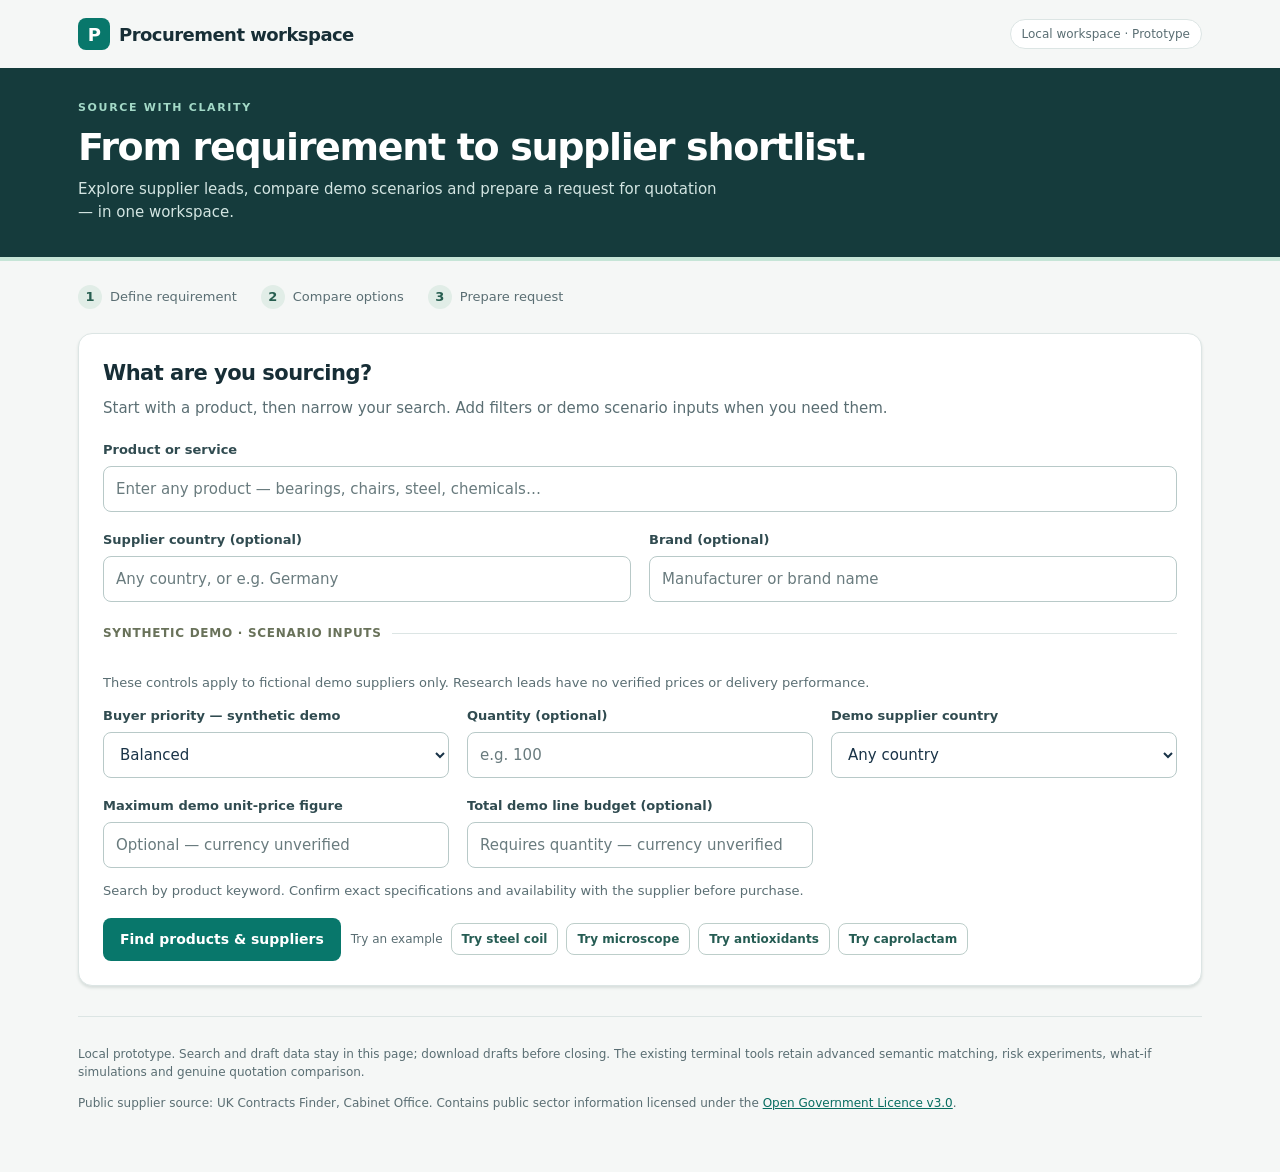
==== ml/procurement_platform.html @ 332ed300 "Polish procurement workspace and What-If comparison layout" ====
<!doctype html><html lang="en"><head><meta charset="utf-8"><meta name="viewport" content="width=device-width,initial-scale=1"><title>Procurement workspace</title>
<style>
*{box-sizing:border-box}body{margin:0;background:#f2f5f8;color:#193347;font:16px system-ui,sans-serif}header{background:#123447;color:white;padding:30px max(5vw,22px)}h1{font-size:clamp(28px,4vw,42px);margin:8px 0}h2{font-size:23px}h3{font-size:18px;margin:10px 0}p{line-height:1.55}.eyebrow{color:#86dac8;font-size:12px;letter-spacing:.15em;font-weight:700}main{max-width:1180px;margin:auto;padding:24px}.panel,article{background:white;border:1px solid #d7e1e8;border-radius:12px;padding:22px;margin-bottom:16px}.grid{display:grid;grid-template-columns:repeat(3,minmax(0,1fr));gap:16px}.wide{grid-column:1/-1}label{display:block;font-size:14px;font-weight:650;margin-bottom:6px}input,select,textarea,button{font:inherit;border-radius:7px;padding:11px;border:1px solid #abbcc8}input,select,textarea{width:100%;background:white;color:#193347}button{background:#086d68;color:white;border:0;cursor:pointer}button.secondary{background:#edf4f6;color:#155064;border:1px solid #b9ced6}.actions{display:flex;flex-wrap:wrap;gap:10px;margin-top:16px}.muted{color:#536a7b;font-size:14px}.badge{display:inline-block;font-size:12px;font-weight:700;padding:5px 8px;border-radius:5px;background:#e2f3ee;color:#22614d}.demo{background:#fff0d2;color:#70510e}.catalog{background:#e9e7fb;color:#514791}.note{padding:12px 16px;background:#eaf2f7;border-radius:8px}.result-grid{display:grid;grid-template-columns:repeat(2,minmax(0,1fr));gap:16px}.result-grid article{margin:0;overflow-wrap:anywhere}.metric{font-size:26px;font-weight:750}.empty{color:#536a7b;padding:12px 0}a{color:#006961;overflow-wrap:anywhere}details{margin:12px 0}summary{cursor:pointer;color:#07695f}pre{white-space:pre-wrap;overflow-wrap:anywhere;background:#f0f5f7;padding:16px;border-radius:8px;font:15px/1.6 system-ui}.tabs{display:flex;gap:10px;flex-wrap:wrap;margin:18px 0}.tabs button[aria-pressed=true]{background:#123447;color:white}.error{color:#a32929}section{scroll-margin-top:20px}[hidden]{display:none!important}button:focus-visible,input:focus-visible,select:focus-visible,textarea:focus-visible,a:focus-visible{outline:3px solid #dfac42;outline-offset:2px}@media(max-width:650px){main{padding:16px}.grid,.result-grid{grid-template-columns:1fr}.panel,article{padding:16px}header{padding:24px 18px}}
#leads,[data-tab="leads"],#coverage{display:none!important}

:root{--ink:#172e36;--teal:#08776b;--line:#dce5e4;--muted:#5a6e73}
body{background:#f5f7f6;color:var(--ink);font-size:15px;line-height:1.5}
.skip{position:absolute;left:20px;top:-70px;background:white;padding:12px;z-index:9}.skip:focus{top:12px}
.masthead{flex-wrap:wrap;max-width:1180px;margin:auto;padding:18px 28px;display:flex;align-items:center;justify-content:space-between;gap:16px}
.brand{font-weight:750;font-size:18px;letter-spacing:-.03em}.brand-mark{display:inline-grid;place-items:center;background:var(--teal);color:white;border-radius:8px;width:32px;height:32px;margin-right:9px}
.local-status{font-size:12px;color:var(--muted);border:1px solid var(--line);border-radius:20px;padding:5px 11px;background:white}
header{background:#153b3c;padding:32px max(calc((100vw - 1124px)/2),28px);border-bottom:4px solid #c6e5d7}
header p{max-width:640px;color:#d3e5e2;margin:8px 0 0}h1{font-size:clamp(28px,4vw,38px);letter-spacing:-.035em;line-height:1.2}h2{font-size:21px;letter-spacing:-.025em;margin:0 0 12px}h3{letter-spacing:-.02em}.eyebrow{color:#a3d9c7;font-size:11px}
main{padding:24px 28px 48px}.workflow{display:flex;gap:24px;padding:0;margin:0 0 24px;list-style:none;color:var(--muted);font-size:13px}.workflow li{display:flex;align-items:center;gap:8px}.workflow span{display:grid;place-items:center;width:24px;height:24px;border-radius:50%;background:#e1ede7;color:#275e50;font-weight:700}
.panel,article{border-color:var(--line);border-radius:14px;padding:24px;box-shadow:0 2px 3px #173a3021;margin-bottom:22px}.panel-intro{color:var(--muted);margin:-4px 0 20px}.grid{gap:18px}#search-form>.grid{grid-template-columns:repeat(2,minmax(0,1fr))}label{font-size:13px;color:#304b50}input,select,textarea{border-color:#b8c9c8;border-radius:8px;padding:11px 12px;min-height:46px}input::placeholder,textarea::placeholder{color:#697b7e}input:hover,select:hover,textarea:hover{border-color:#658d86}button{font-size:14px;font-weight:650;background:var(--teal);min-height:42px;padding:11px 17px;border-radius:8px}button:hover{filter:brightness(.94)}button:disabled{opacity:.45;cursor:not-allowed}button.secondary{background:white;border-color:#bdceca;color:#255c53}a{color:#086d61}
.demo-settings{margin:22px 0 0;border:0;border-top:1px solid var(--line);padding:18px 0 0}.demo-settings legend{font-size:12px;font-weight:750;letter-spacing:.06em;color:#69725a;padding:0 10px 0 0}.demo-settings .grid{grid-template-columns:repeat(3,minmax(0,1fr))}
.note{background:#edf4f1;border:1px solid #d9e8df;color:#355b50;font-size:13px;padding:12px 15px}.muted{color:var(--muted);font-size:13px}.actions{align-items:center}.examples{display:flex;flex-wrap:wrap;gap:8px;align-items:center}.examples button{min-height:32px;padding:6px 10px;font-size:12px}.examples>span{font-size:12px;color:var(--muted)}
#results>h2{margin-top:30px}#summary{color:var(--muted);margin-top:0}.tabs{border-bottom:1px solid var(--line);gap:4px;padding-bottom:10px}.tabs button{border:0;background:transparent;color:var(--muted)}.tabs button[aria-pressed=true]{background:#e0eee7;color:#175e4e}#demo>.note{background:#fff9eb;border-color:#eee0bb;color:#705a28}
.what-if{padding:18px 20px;border:1px solid #cbded6;border-radius:12px;background:#edf5f1;margin:20px 0}.what-if h3{margin:0}.what-if p{font-size:13px;color:#45615a;margin-bottom:0}.what-if .actions{margin-top:12px}.what-if a{font-size:13px;margin-left:auto}#weight-summary{font-variant-numeric:tabular-nums}
#comparison{overflow-x:auto;border-radius:10px;margin:16px 0 22px}#comparison:empty{display:none}#comparison>p{font-size:12px;padding:14px;background:#eff4f2;margin:0;border:1px solid var(--line)}table{border-collapse:collapse;background:white;font-size:13px;min-width:620px}th,td{text-align:left;padding:12px 14px;border-bottom:1px solid var(--line);font-variant-numeric:tabular-nums}th{background:#e6efeb;color:#35564b;font-size:12px}td:first-child{font-weight:650}tr:nth-child(even){background:#f8faf9}
.metric{font-size:25px;letter-spacing:-.035em;color:#176451;margin:12px 0}.badge{font-size:10px;letter-spacing:.07em;border-radius:4px}.result-grid{gap:18px}.result-grid article{box-shadow:none}.result-grid article>p{margin:10px 0}.result-grid article>p.muted{padding-top:10px;border-top:1px solid #edf1ee}.empty{padding:24px;border:1px dashed #bdceca;border-radius:10px;background:#f9fbfa;grid-column:1/-1}
#web-links a{border:1px solid #c7d8d2;padding:8px 12px;background:#f6faf7;border-radius:7px;text-decoration:none;font-size:13px}#web-discovery{margin-top:22px}footer{border-top:1px solid var(--line);margin-top:30px;padding-top:16px}footer p{font-size:12px}
@media(max-width:650px){.masthead{padding:14px 18px}.local-status{font-size:10px}header{padding:26px 18px}main{padding:20px 16px}.workflow{gap:12px;font-size:11px}.workflow li{gap:5px}.workflow span{width:20px;height:20px}.panel,article{padding:18px}#search-form>.grid,.demo-settings .grid{grid-template-columns:1fr}.what-if{padding:16px}.what-if .actions{align-items:stretch}.what-if button{width:100%}.what-if a{margin:4px 0}.metric{font-size:23px}.actions>.examples{width:100%}}
@media(prefers-reduced-motion:reduce){html{scroll-behavior:auto}*{scroll-behavior:auto!important}}
</style></head><body>
<a class="skip" href="#product">Skip to requirement</a><div class="masthead"><div class="brand"><span class="brand-mark" aria-hidden="true">P</span>Procurement workspace</div><span class="local-status">Local workspace · Prototype</span></div><header><div class="eyebrow">SOURCE WITH CLARITY</div><h1>From requirement to supplier shortlist.</h1><p>Explore supplier leads, compare demo scenarios and prepare a request for quotation — in one workspace.</p></header>
<main><ol class="workflow" aria-label="Procurement workflow"><li><span>1</span>Define requirement</li><li><span>2</span>Compare options</li><li><span>3</span>Prepare request</li></ol><section class="panel"><h2>What are you sourcing?</h2><p class="panel-intro">Start with a product, then narrow your search. Add filters or demo scenario inputs when you need them.</p><form id="search-form"><div class="grid">
<div class="wide"><label for="product">Product or service</label><input id="product" list="products" required maxlength="200" placeholder="Enter any product — bearings, chairs, steel, chemicals…"><datalist id="products"></datalist></div>
<div><label for="search-country">Supplier country (optional)</label><input id="search-country" maxlength="100" placeholder="Any country, or e.g. Germany"></div><div><label for="search-brand">Brand (optional)</label><input id="search-brand" maxlength="100" placeholder="Manufacturer or brand name"></div></div><fieldset class="demo-settings"><legend>SYNTHETIC DEMO · SCENARIO INPUTS</legend><p class="muted">These controls apply to fictional demo suppliers only. Research leads have no verified prices or delivery performance.</p><div class="grid"><div><label for="priority">Buyer priority — synthetic demo</label><select id="priority"><option value="balanced">Balanced</option><option value="delivery">Delivery</option><option value="quality">Quality</option><option value="price">Price</option><option value="experience">Experience</option></select></div><div><label for="quantity">Quantity (optional)</label><input id="quantity" type="number" min="0.000001" step="any" placeholder="e.g. 100"></div>
<div><label for="country">Demo supplier country</label><select id="country"><option value="">Any country</option></select></div>
<div><label for="budget">Maximum demo unit-price figure</label><input id="budget" type="number" min="0.000001" step="any" placeholder="Optional — currency unverified"></div><div><label for="total-budget">Total demo line budget (optional)</label><input id="total-budget" type="number" min="0.000001" step="any" placeholder="Requires quantity — currency unverified"></div></div>
</fieldset><p class="muted">Search by product keyword. Confirm exact specifications and availability with the supplier before purchase.</p>
<div class="actions"><button type="submit">Find products &amp; suppliers</button><div class="examples"><span>Try an example</span><button type="button" class="secondary" data-example="Steel Coil (per ton)">Try steel coil</button><button type="button" class="secondary" data-example="microscope">Try microscope</button><button type="button" class="secondary" data-example="antioxidants">Try antioxidants</button><button type="button" class="secondary" data-example="caprolactam">Try caprolactam</button></div></div></form></section>
<section id="results" hidden><h2>Your sourcing results</h2><p id="summary" role="status" aria-live="polite"></p><div class="tabs"><button type="button" class="secondary" data-tab="leads" aria-pressed="true">Real supplier leads</button><button type="button" class="secondary" data-tab="demo" aria-pressed="false">Demo recommendations</button><button type="button" class="secondary" data-tab="catalog" aria-pressed="false">Public products</button></div>
<div id="leads"><p class="note">Historical public-award leads, not current quotations. A company on a multi-item award may not have supplied every product described. Search order is not a supplier-quality ranking.</p><p id="coverage" class="muted"></p><div id="lead-cards" class="result-grid"></div><button id="more" type="button" class="secondary" hidden>Show more leads</button></div>
<div id="demo" hidden><p class="note">Fictional suppliers, prices and performance. Choose your buyer priority above. Delivery uses historical on-time performance, not a delivery-date promise. This screen uses the original matcher's weighted score, not ML risk or semantic matching.</p><p id="weight-summary" class="muted"></p><div class="what-if"><h3>What-If comparison</h3><p>Save these results as your original. Change one input and search again, or restore the original before a new scenario. Total budget stays fixed when quantity changes.</p><div class="actions"><button type="button" id="save-baseline">Save as original</button><button type="button" class="secondary" id="restore-baseline" disabled>Restore original inputs</button><a href="#search-form">Edit scenario inputs ↑</a></div></div><div id="comparison" tabindex="0" role="region" aria-label="Original and What-If supplier comparison"></div><div id="demo-cards" class="result-grid"></div></div>
<div id="catalog" hidden><p class="note">40 CATMAT catalog entries, not supplier offers. Original descriptions are Portuguese; five English drafts need independent review. Dataset-specific reuse terms remain unverified.</p><div id="catalog-cards" class="result-grid"></div></div>
<div class="actions"><button id="start-rfq" type="button">Prepare a quotation request</button></div></section>
<section id="web-discovery" class="panel" hidden><h2>Find more suppliers worldwide</h2><p>Search beyond our saved records. Each link opens a new search in your browser for the product, country and brand you entered.</p><div id="web-links" class="actions"></div><p class="muted">External results are not yet checked. A search hit does not confirm stock, brand authorization, price or delivery. Your search terms are shared with the search website when you open a link.</p></section><section id="researched" class="panel" hidden><h2>Researched supplier leads</h2><p class="note">Product keyword matches, not supplier-quality rankings. Prices, MOQ, delivery commitments and delivery risk are unavailable. No quotation received.</p><p id="researched-summary" role="status"></p><div id="researched-cards" class="result-grid"></div></section>
<section id="request" class="panel" hidden><h2>Prepare your quotation request</h2><p id="reference" class="muted"></p><form id="rfq-form"><div class="grid">
<div class="wide"><label for="rfq-product">Requested product</label><input id="rfq-product" required></div>
<div class="wide"><label for="specs">Exact specifications — review and edit</label><textarea id="specs" rows="3" required placeholder="Material, dimensions, grade and other required details"></textarea></div>
<div><label for="rfq-quantity">Required quantity</label><input id="rfq-quantity" type="number" min="0.000001" step="any" required></div><div><label for="unit">Purchasing unit</label><input id="unit" required placeholder="each, kg, or defined pack"></div><div><label for="currency">Quotation currency</label><input id="currency" required pattern="[A-Z]{3}" maxlength="3" placeholder="INR, USD, EUR"></div>
<div><label for="brand">Required brand (optional)</label><input id="brand"></div><div><label for="model">Model / part number (optional)</label><input id="model"></div><div><label for="policy">Substitutions</label><select id="policy"><option value="exact">Exact requirements only</option><option value="alternatives">Alternatives need buyer review</option></select></div>
<div class="wide"><label for="destination">Delivery country, city and postal code</label><input id="destination" required></div><div><label for="date">Required delivery date</label><input id="date" type="date" required></div><div><label for="zone">Destination timezone</label><input id="zone" required placeholder="Asia/Kolkata"></div></div>
<p><label><input id="confirm" type="checkbox" required style="width:auto"> I have reviewed the specifications, quantity and purchasing unit.</label></p><p id="rfq-error" class="error" role="alert"></p><button type="submit">Review request draft</button></form>
<div id="preview" hidden><h3>Your request draft</h3><pre id="draft"></pre><button id="download" type="button">Download request (.txt)</button><p class="muted">Nothing is sent to suppliers. A request is not a quotation or purchase order. Edits require another review before downloading.</p></div></section>
<footer class="muted"><p>Local prototype. Search and draft data stay in this page; download drafts before closing. The existing terminal tools retain advanced semantic matching, risk experiments, what-if simulations and genuine quotation comparison.</p><p>Public supplier source: UK Contracts Finder, Cabinet Office. Contains public sector information licensed under the <a href="https://www.nationalarchives.gov.uk/doc/open-government-licence/version/3/" target="_blank" rel="noopener noreferrer">Open Government Licence v3.0</a>.</p></footer></main>
<script id="data" type="application/json">{"demo": [{"supplier_id": "SUP-001", "supplier_name": "Jade Harbor Materials", "supplier_country": "China", "category": "Raw Materials", "item": "Aluminium Sheet (per ton)", "historical_orders": "20", "avg_unit_price": "2606.92", "min_unit_price": "2162.45", "max_unit_price": "3006.42", "avg_quantity": "7.9", "max_historical_quantity": "13", "avg_order_value": "20606.34", "late_delivery_rate": "15.0", "avg_delivery_delay": "0.3", "rejection_rate": "0.0", "on_time_rate": "85.0"}, {"supplier_id": "SUP-001", "supplier_name": "Jade Harbor Materials", "supplier_country": "China", "category": "Raw Materials", "item": "Copper Wire Rod (per ton)", "historical_orders": "17", "avg_unit_price": "9722.89", "min_unit_price": "8017.59", "max_unit_price": "11195.29", "avg_quantity": "2.88", "max_historical_quantity": "5", "avg_order_value": "28325.07", "late_delivery_rate": "11.76", "avg_delivery_delay": "0.12", "rejection_rate": "0.0", "on_time_rate": "88.24"}, {"supplier_id": "SUP-001", "supplier_name": "Jade Harbor Materials", "supplier_country": "China", "category": "Raw Materials", "item": "Polypropylene Resin (per ton)", "historical_orders": "21", "avg_unit_price": "1274.95", "min_unit_price": "1089.15", "max_unit_price": "1447.44", "avg_quantity": "16.57", "max_historical_quantity": "26", "avg_order_value": "21303.21", "late_delivery_rate": "0.0", "avg_delivery_delay": "0.0", "rejection_rate": "0.0", "on_time_rate": "100.0"}, {"supplier_id": "SUP-001", "supplier_name": "Jade Harbor Materials", "supplier_country": "China", "category": "Raw Materials", "item": "Rubber Compound (per ton)", "historical_orders": "23", "avg_unit_price": "1761.5", "min_unit_price": "1543.87", "max_unit_price": "2064.93", "avg_quantity": "8.96", "max_historical_quantity": "15", "avg_order_value": "15606.62", "late_delivery_rate": "8.7", "avg_delivery_delay": "0.22", "rejection_rate": "4.35", "on_time_rate": "91.3"}, {"supplier_id": "SUP-001", "supplier_name": "Jade Harbor Materials", "supplier_country": "China", "category": "Raw Materials", "item": "Steel Coil (per ton)", "historical_orders": "26", "avg_unit_price": "850.89", "min_unit_price": "735.51", "max_unit_price": "1035.11", "avg_quantity": "21.73", "max_historical_quantity": "40", "avg_order_value": "18499.21", "late_delivery_rate": "0.0", "avg_delivery_delay": "0.0", "rejection_rate": "0.0", "on_time_rate": "100.0"}, {"supplier_id": "SUP-002", "supplier_name": "Taegu Alloys", "supplier_country": "South Korea", "category": "Raw Materials", "item": "Aluminium Sheet (per ton)", "historical_orders": "807", "avg_unit_price": "2574.26", "min_unit_price": "2059.53", "max_unit_price": "3193.77", "avg_quantity": "7.47", "max_historical_quantity": "16", "avg_order_value": "19258.1", "late_delivery_rate": "10.16", "avg_delivery_delay": "0.25", "rejection_rate": "1.61", "on_time_rate": "89.84"}, {"supplier_id": "SUP-002", "supplier_name": "Taegu Alloys", "supplier_country": "South Korea", "category": "Raw Materials", "item": "Copper Wire Rod (per ton)", "historical_orders": "861", "avg_unit_price": "9741.91", "min_unit_price": "7461.78", "max_unit_price": "12234.45", "avg_quantity": "2.56", "max_historical_quantity": "6", "avg_order_value": "24960.55", "late_delivery_rate": "12.54", "avg_delivery_delay": "0.29", "rejection_rate": "1.39", "on_time_rate": "87.46"}, {"supplier_id": "SUP-002", "supplier_name": "Taegu Alloys", "supplier_country": "South Korea", "category": "Raw Materials", "item": "Polypropylene Resin (per ton)", "historical_orders": "854", "avg_unit_price": "1256.99", "min_unit_price": "970.42", "max_unit_price": "1580.29", "avg_quantity": "14.61", "max_historical_quantity": "32", "avg_order_value": "18376.15", "late_delivery_rate": "12.3", "avg_delivery_delay": "0.29", "rejection_rate": "1.64", "on_time_rate": "87.7"}, {"supplier_id": "SUP-002", "supplier_name": "Taegu Alloys", "supplier_country": "South Korea", "category": "Raw Materials", "item": "Rubber Compound (per ton)", "historical_orders": "821", "avg_unit_price": "1776.26", "min_unit_price": "1378.11", "max_unit_price": "2188.41", "avg_quantity": "9.49", "max_historical_quantity": "21", "avg_order_value": "16881.64", "late_delivery_rate": "10.35", "avg_delivery_delay": "0.26", "rejection_rate": "1.1", "on_time_rate": "89.65"}, {"supplier_id": "SUP-002", "supplier_name": "Taegu Alloys", "supplier_country": "South Korea", "category": "Raw Materials", "item": "Steel Coil (per ton)", "historical_orders": "829", "avg_unit_price": "853.62", "min_unit_price": "671.8", "max_unit_price": "1061.88", "avg_quantity": "24.47", "max_historical_quantity": "60", "avg_order_value": "20901.09", "late_delivery_rate": "8.81", "avg_delivery_delay": "0.2", "rejection_rate": "1.57", "on_time_rate": "91.19"}, {"supplier_id": "SUP-003", "supplier_name": "Jade Harbor Alloys", "supplier_country": "China", "category": "Raw Materials", "item": "Aluminium Sheet (per ton)", "historical_orders": "96", "avg_unit_price": "2900.81", "min_unit_price": "2396.75", "max_unit_price": "3547.42", "avg_quantity": "7.54", "max_historical_quantity": "18", "avg_order_value": "21847.84", "late_delivery_rate": "14.58", "avg_delivery_delay": "0.42", "rejection_rate": "1.04", "on_time_rate": "85.42"}, {"supplier_id": "SUP-003", "supplier_name": "Jade Harbor Alloys", "supplier_country": "China", "category": "Raw Materials", "item": "Copper Wire Rod (per ton)", "historical_orders": "93", "avg_unit_price": "10892.44", "min_unit_price": "9029.71", "max_unit_price": "12803.01", "avg_quantity": "2.49", "max_historical_quantity": "5", "avg_order_value": "27265.86", "late_delivery_rate": "11.83", "avg_delivery_delay": "0.38", "rejection_rate": "3.23", "on_time_rate": "88.17"}, {"supplier_id": "SUP-003", "supplier_name": "Jade Harbor Alloys", "supplier_country": "China", "category": "Raw Materials", "item": "Polypropylene Resin (per ton)", "historical_orders": "97", "avg_unit_price": "1429.61", "min_unit_price": "1124.09", "max_unit_price": "1700.1", "avg_quantity": "15.85", "max_historical_quantity": "28", "avg_order_value": "22601.1", "late_delivery_rate": "12.37", "avg_delivery_delay": "0.31", "rejection_rate": "2.06", "on_time_rate": "87.63"}, {"supplier_id": "SUP-003", "supplier_name": "Jade Harbor Alloys", "supplier_country": "China", "category": "Raw Materials", "item": "Rubber Compound (per ton)", "historical_orders": "85", "avg_unit_price": "1975.14", "min_unit_price": "1612.13", "max_unit_price": "2389.39", "avg_quantity": "9.71", "max_historical_quantity": "19", "avg_order_value": "19276.19", "late_delivery_rate": "15.29", "avg_delivery_delay": "0.45", "rejection_rate": "1.18", "on_time_rate": "84.71"}, {"supplier_id": "SUP-003", "supplier_name": "Jade Harbor Alloys", "supplier_country": "China", "category": "Raw Materials", "item": "Steel Coil (per ton)", "historical_orders": "85", "avg_unit_price": "959.7", "min_unit_price": "778.2", "max_unit_price": "1118.93", "avg_quantity": "23.58", "max_historical_quantity": "48", "avg_order_value": "22647.79", "late_delivery_rate": "11.76", "avg_delivery_delay": "0.31", "rejection_rate": "1.18", "on_time_rate": "88.24"}, {"supplier_id": "SUP-004", "supplier_name": "Azteca Alloys", "supplier_country": "Mexico", "category": "Raw Materials", "item": "Aluminium Sheet (per ton)", "historical_orders": "13", "avg_unit_price": "2728.07", "min_unit_price": "2391.43", "max_unit_price": "3184.51", "avg_quantity": "8.08", "max_historical_quantity": "13", "avg_order_value": "21897.83", "late_delivery_rate": "0.0", "avg_delivery_delay": "0.0", "rejection_rate": "0.0", "on_time_rate": "100.0"}, {"supplier_id": "SUP-004", "supplier_name": "Azteca Alloys", "supplier_country": "Mexico", "category": "Raw Materials", "item": "Copper Wire Rod (per ton)", "historical_orders": "11", "avg_unit_price": "11122.89", "min_unit_price": "9657.67", "max_unit_price": "12077.01", "avg_quantity": "2.18", "max_historical_quantity": "6", "avg_order_value": "24411.34", "late_delivery_rate": "18.18", "avg_delivery_delay": "0.45", "rejection_rate": "0.0", "on_time_rate": "81.82"}, {"supplier_id": "SUP-004", "supplier_name": "Azteca Alloys", "supplier_country": "Mexico", "category": "Raw Materials", "item": "Polypropylene Resin (per ton)", "historical_orders": "15", "avg_unit_price": "1322.81", "min_unit_price": "1185.08", "max_unit_price": "1686.59", "avg_quantity": "15.13", "max_historical_quantity": "26", "avg_order_value": "19949.47", "late_delivery_rate": "6.67", "avg_delivery_delay": "0.4", "rejection_rate": "0.0", "on_time_rate": "93.33"}, {"supplier_id": "SUP-004", "supplier_name": "Azteca Alloys", "supplier_country": "Mexico", "category": "Raw Materials", "item": "Rubber Compound (per ton)", "historical_orders": "14", "avg_unit_price": "1915.43", "min_unit_price": "1656.19", "max_unit_price": "2156.71", "avg_quantity": "9.79", "max_historical_quantity": "16", "avg_order_value": "18816.36", "late_delivery_rate": "14.29", "avg_delivery_delay": "0.14", "rejection_rate": "0.0", "on_time_rate": "85.71"}, {"supplier_id": "SUP-004", "supplier_name": "Azteca Alloys", "supplier_country": "Mexico", "category": "Raw Materials", "item": "Steel Coil (per ton)", "historical_orders": "14", "avg_unit_price": "937.24", "min_unit_price": "837.21", "max_unit_price": "1107.45", "avg_quantity": "23.64", "max_historical_quantity": "34", "avg_order_value": "22161.26", "late_delivery_rate": "7.14", "avg_delivery_delay": "0.07", "rejection_rate": "0.0", "on_time_rate": "92.86"}, {"supplier_id": "SUP-005", "supplier_name": "Pioneer Resources", "supplier_country": "USA", "category": "Raw Materials", "item": "Aluminium Sheet (per ton)", "historical_orders": "28", "avg_unit_price": "2951.39", "min_unit_price": "2475.3", "max_unit_price": "3376.33", "avg_quantity": "8.04", "max_historical_quantity": "14", "avg_order_value": "23708.16", "late_delivery_rate": "10.71", "avg_delivery_delay": "0.43", "rejection_rate": "0.0", "on_time_rate": "89.29"}, {"supplier_id": "SUP-005", "supplier_name": "Pioneer Resources", "supplier_country": "USA", "category": "Raw Materials", "item": "Copper Wire Rod (per ton)", "historical_orders": "26", "avg_unit_price": "10778.83", "min_unit_price": "9235.36", "max_unit_price": "12620.01", "avg_quantity": "2.35", "max_historical_quantity": "4", "avg_order_value": "25192.01", "late_delivery_rate": "15.38", "avg_delivery_delay": "0.19", "rejection_rate": "0.0", "on_time_rate": "84.62"}, {"supplier_id": "SUP-005", "supplier_name": "Pioneer Resources", "supplier_country": "USA", "category": "Raw Materials", "item": "Polypropylene Resin (per ton)", "historical_orders": "30", "avg_unit_price": "1438.81", "min_unit_price": "1185.64", "max_unit_price": "1590.79", "avg_quantity": "15.2", "max_historical_quantity": "23", "avg_order_value": "21790.49", "late_delivery_rate": "3.33", "avg_delivery_delay": "0.03", "rejection_rate": "0.0", "on_time_rate": "96.67"}, {"supplier_id": "SUP-005", "supplier_name": "Pioneer Resources", "supplier_country": "USA", "category": "Raw Materials", "item": "Rubber Compound (per ton)", "historical_orders": "20", "avg_unit_price": "1999.85", "min_unit_price": "1795.33", "max_unit_price": "2414.35", "avg_quantity": "9.85", "max_historical_quantity": "14", "avg_order_value": "19432.82", "late_delivery_rate": "10.0", "avg_delivery_delay": "0.45", "rejection_rate": "5.0", "on_time_rate": "90.0"}, {"supplier_id": "SUP-005", "supplier_name": "Pioneer Resources", "supplier_country": "USA", "category": "Raw Materials", "item": "Steel Coil (per ton)", "historical_orders": "23", "avg_unit_price": "971.79", "min_unit_price": "802.76", "max_unit_price": "1215.51", "avg_quantity": "27.39", "max_historical_quantity": "43", "avg_order_value": "26559.62", "late_delivery_rate": "26.09", "avg_delivery_delay": "0.65", "rejection_rate": "0.0", "on_time_rate": "73.91"}, {"supplier_id": "SUP-006", "supplier_name": "Adler Metals", "supplier_country": "Germany", "category": "Raw Materials", "item": "Aluminium Sheet (per ton)", "historical_orders": "97", "avg_unit_price": "2962.14", "min_unit_price": "2494.73", "max_unit_price": "3545.07", "avg_quantity": "7.94", "max_historical_quantity": "21", "avg_order_value": "23540.41", "late_delivery_rate": "9.28", "avg_delivery_delay": "0.13", "rejection_rate": "2.06", "on_time_rate": "90.72"}, {"supplier_id": "SUP-006", "supplier_name": "Adler Metals", "supplier_country": "Germany", "category": "Raw Materials", "item": "Copper Wire Rod (per ton)", "historical_orders": "126", "avg_unit_price": "11279.61", "min_unit_price": "8999.24", "max_unit_price": "13558.06", "avg_quantity": "2.59", "max_historical_quantity": "5", "avg_order_value": "28956.46", "late_delivery_rate": "14.29", "avg_delivery_delay": "0.35", "rejection_rate": "3.97", "on_time_rate": "85.71"}, {"supplier_id": "SUP-006", "supplier_name": "Adler Metals", "supplier_country": "Germany", "category": "Raw Materials", "item": "Polypropylene Resin (per ton)", "historical_orders": "119", "avg_unit_price": "1453.65", "min_unit_price": "1179.06", "max_unit_price": "1711.69", "avg_quantity": "14.18", "max_historical_quantity": "27", "avg_order_value": "20788.54", "late_delivery_rate": "11.76", "avg_delivery_delay": "0.31", "rejection_rate": "0.84", "on_time_rate": "88.24"}, {"supplier_id": "SUP-006", "supplier_name": "Adler Metals", "supplier_country": "Germany", "category": "Raw Materials", "item": "Rubber Compound (per ton)", "historical_orders": "124", "avg_unit_price": "2018.56", "min_unit_price": "1655.1", "max_unit_price": "2523.78", "avg_quantity": "9.77", "max_historical_quantity": "19", "avg_order_value": "19823.72", "late_delivery_rate": "15.32", "avg_delivery_delay": "0.32", "rejection_rate": "4.84", "on_time_rate": "84.68"}, {"supplier_id": "SUP-006", "supplier_name": "Adler Metals", "supplier_country": "Germany", "category": "Raw Materials", "item": "Steel Coil (per ton)", "historical_orders": "115", "avg_unit_price": "984.67", "min_unit_price": "800.72", "max_unit_price": "1205.17", "avg_quantity": "23.81", "max_historical_quantity": "41", "avg_order_value": "23517.91", "late_delivery_rate": "12.17", "avg_delivery_delay": "0.29", "rejection_rate": "1.74", "on_time_rate": "87.83"}, {"supplier_id": "SUP-007", "supplier_name": "Cascade Materials", "supplier_country": "USA", "category": "Raw Materials", "item": "Aluminium Sheet (per ton)", "historical_orders": "4", "avg_unit_price": "2298.38", "min_unit_price": "2151.12", "max_unit_price": "2549.49", "avg_quantity": "8.75", "max_historical_quantity": "14", "avg_order_value": "20074.36", "late_delivery_rate": "0.0", "avg_delivery_delay": "0.0", "rejection_rate": "0.0", "on_time_rate": "100.0"}, {"supplier_id": "SUP-007", "supplier_name": "Cascade Materials", "supplier_country": "USA", "category": "Raw Materials", "item": "Copper Wire Rod (per ton)", "historical_orders": "10", "avg_unit_price": "9738.26", "min_unit_price": "8285.62", "max_unit_price": "11513.43", "avg_quantity": "2.1", "max_historical_quantity": "4", "avg_order_value": "20028.71", "late_delivery_rate": "0.0", "avg_delivery_delay": "0.0", "rejection_rate": "0.0", "on_time_rate": "100.0"}, {"supplier_id": "SUP-007", "supplier_name": "Cascade Materials", "supplier_country": "USA", "category": "Raw Materials", "item": "Polypropylene Resin (per ton)", "historical_orders": "7", "avg_unit_price": "1200.35", "min_unit_price": "1049.4", "max_unit_price": "1391.49", "avg_quantity": "17.57", "max_historical_quantity": "24", "avg_order_value": "21259.47", "late_delivery_rate": "0.0", "avg_delivery_delay": "0.0", "rejection_rate": "0.0", "on_time_rate": "100.0"}, {"supplier_id": "SUP-007", "supplier_name": "Cascade Materials", "supplier_country": "USA", "category": "Raw Materials", "item": "Rubber Compound (per ton)", "historical_orders": "8", "avg_unit_price": "1739.43", "min_unit_price": "1638.38", "max_unit_price": "2038.29", "avg_quantity": "11.38", "max_historical_quantity": "14", "avg_order_value": "19924.15", "late_delivery_rate": "12.5", "avg_delivery_delay": "0.38", "rejection_rate": "0.0", "on_time_rate": "87.5"}, {"supplier_id": "SUP-007", "supplier_name": "Cascade Materials", "supplier_country": "USA", "category": "Raw Materials", "item": "Steel Coil (per ton)", "historical_orders": "9", "avg_unit_price": "921.44", "min_unit_price": "719.62", "max_unit_price": "1082.2", "avg_quantity": "25.56", "max_historical_quantity": "35", "avg_order_value": "23755.25", "late_delivery_rate": "22.22", "avg_delivery_delay": "0.56", "rejection_rate": "0.0", "on_time_rate": "77.78"}, {"supplier_id": "SUP-008", "supplier_name": "Fujikawa Resources", "supplier_country": "Japan", "category": "Raw Materials", "item": "Aluminium Sheet (per ton)", "historical_orders": "132", "avg_unit_price": "2638.2", "min_unit_price": "1689.61", "max_unit_price": "3838.38", "avg_quantity": "7.3", "max_historical_quantity": "16", "avg_order_value": "18967.39", "late_delivery_rate": "98.48", "avg_delivery_delay": "10.58", "rejection_rate": "13.64", "on_time_rate": "1.52"}, {"supplier_id": "SUP-008", "supplier_name": "Fujikawa Resources", "supplier_country": "Japan", "category": "Raw Materials", "item": "Copper Wire Rod (per ton)", "historical_orders": "137", "avg_unit_price": "10128.68", "min_unit_price": "7160.49", "max_unit_price": "14181.7", "avg_quantity": "2.54", "max_historical_quantity": "5", "avg_order_value": "25755.06", "late_delivery_rate": "95.62", "avg_delivery_delay": "10.53", "rejection_rate": "5.11", "on_time_rate": "4.38"}, {"supplier_id": "SUP-008", "supplier_name": "Fujikawa Resources", "supplier_country": "Japan", "category": "Raw Materials", "item": "Polypropylene Resin (per ton)", "historical_orders": "128", "avg_unit_price": "1282.51", "min_unit_price": "831.37", "max_unit_price": "1797.2", "avg_quantity": "13.74", "max_historical_quantity": "25", "avg_order_value": "17775.8", "late_delivery_rate": "94.53", "avg_delivery_delay": "11.02", "rejection_rate": "10.94", "on_time_rate": "5.47"}, {"supplier_id": "SUP-008", "supplier_name": "Fujikawa Resources", "supplier_country": "Japan", "category": "Raw Materials", "item": "Rubber Compound (per ton)", "historical_orders": "112", "avg_unit_price": "1840.31", "min_unit_price": "1252.78", "max_unit_price": "2661.44", "avg_quantity": "9.81", "max_historical_quantity": "25", "avg_order_value": "18052.22", "late_delivery_rate": "96.43", "avg_delivery_delay": "10.79", "rejection_rate": "16.07", "on_time_rate": "3.57"}, {"supplier_id": "SUP-008", "supplier_name": "Fujikawa Resources", "supplier_country": "Japan", "category": "Raw Materials", "item": "Steel Coil (per ton)", "historical_orders": "128", "avg_unit_price": "882.93", "min_unit_price": "497.11", "max_unit_price": "1391.58", "avg_quantity": "23.52", "max_historical_quantity": "46", "avg_order_value": "20788.22", "late_delivery_rate": "94.53", "avg_delivery_delay": "10.59", "rejection_rate": "11.72", "on_time_rate": "5.47"}, {"supplier_id": "SUP-009", "supplier_name": "Schwarzwald Metals", "supplier_country": "Germany", "category": "Raw Materials", "item": "Aluminium Sheet (per ton)", "historical_orders": "37", "avg_unit_price": "2615.36", "min_unit_price": "2146.38", "max_unit_price": "3080.35", "avg_quantity": "7.51", "max_historical_quantity": "15", "avg_order_value": "19659.35", "late_delivery_rate": "13.51", "avg_delivery_delay": "0.35", "rejection_rate": "2.7", "on_time_rate": "86.49"}, {"supplier_id": "SUP-009", "supplier_name": "Schwarzwald Metals", "supplier_country": "Germany", "category": "Raw Materials", "item": "Copper Wire Rod (per ton)", "historical_orders": "56", "avg_unit_price": "9727.42", "min_unit_price": "8104.3", "max_unit_price": "11408.18", "avg_quantity": "2.52", "max_historical_quantity": "6", "avg_order_value": "24609.94", "late_delivery_rate": "10.71", "avg_delivery_delay": "0.29", "rejection_rate": "0.0", "on_time_rate": "89.29"}, {"supplier_id": "SUP-009", "supplier_name": "Schwarzwald Metals", "supplier_country": "Germany", "category": "Raw Materials", "item": "Polypropylene Resin (per ton)", "historical_orders": "43", "avg_unit_price": "1262.36", "min_unit_price": "1098.5", "max_unit_price": "1504.11", "avg_quantity": "13.74", "max_historical_quantity": "22", "avg_order_value": "17406.55", "late_delivery_rate": "2.33", "avg_delivery_delay": "0.14", "rejection_rate": "2.33", "on_time_rate": "97.67"}, {"supplier_id": "SUP-009", "supplier_name": "Schwarzwald Metals", "supplier_country": "Germany", "category": "Raw Materials", "item": "Rubber Compound (per ton)", "historical_orders": "49", "avg_unit_price": "1788.19", "min_unit_price": "1435.11", "max_unit_price": "2030.66", "avg_quantity": "9.45", "max_historical_quantity": "18", "avg_order_value": "16921.97", "late_delivery_rate": "12.24", "avg_delivery_delay": "0.14", "rejection_rate": "0.0", "on_time_rate": "87.76"}, {"supplier_id": "SUP-009", "supplier_name": "Schwarzwald Metals", "supplier_country": "Germany", "category": "Raw Materials", "item": "Steel Coil (per ton)", "historical_orders": "41", "avg_unit_price": "878.11", "min_unit_price": "730.63", "max_unit_price": "1040.63", "avg_quantity": "24.32", "max_historical_quantity": "45", "avg_order_value": "21101.01", "late_delivery_rate": "9.76", "avg_delivery_delay": "0.17", "rejection_rate": "0.0", "on_time_rate": "90.24"}, {"supplier_id": "SUP-010", "supplier_name": "Pacific Rim Materials", "supplier_country": "China", "category": "Raw Materials", "item": "Aluminium Sheet (per ton)", "historical_orders": "24", "avg_unit_price": "2765.21", "min_unit_price": "2398.39", "max_unit_price": "3167.23", "avg_quantity": "7.38", "max_historical_quantity": "12", "avg_order_value": "20323.21", "late_delivery_rate": "16.67", "avg_delivery_delay": "0.21", "rejection_rate": "0.0", "on_time_rate": "83.33"}, {"supplier_id": "SUP-010", "supplier_name": "Pacific Rim Materials", "supplier_country": "China", "category": "Raw Materials", "item": "Copper Wire Rod (per ton)", "historical_orders": "30", "avg_unit_price": "10432.09", "min_unit_price": "8616.92", "max_unit_price": "12320.67", "avg_quantity": "2.77", "max_historical_quantity": "5", "avg_order_value": "28477.29", "late_delivery_rate": "16.67", "avg_delivery_delay": "0.27", "rejection_rate": "0.0", "on_time_rate": "83.33"}, {"supplier_id": "SUP-010", "supplier_name": "Pacific Rim Materials", "supplier_country": "China", "category": "Raw Materials", "item": "Polypropylene Resin (per ton)", "historical_orders": "19", "avg_unit_price": "1395.95", "min_unit_price": "1106.06", "max_unit_price": "1602.12", "avg_quantity": "14.11", "max_historical_quantity": "25", "avg_order_value": "20042.57", "late_delivery_rate": "5.26", "avg_delivery_delay": "0.05", "rejection_rate": "0.0", "on_time_rate": "94.74"}, {"supplier_id": "SUP-010", "supplier_name": "Pacific Rim Materials", "supplier_country": "China", "category": "Raw Materials", "item": "Rubber Compound (per ton)", "historical_orders": "29", "avg_unit_price": "1935.9", "min_unit_price": "1619.28", "max_unit_price": "2241.5", "avg_quantity": "9.86", "max_historical_quantity": "21", "avg_order_value": "18961.2", "late_delivery_rate": "6.9", "avg_delivery_delay": "0.1", "rejection_rate": "0.0", "on_time_rate": "93.1"}, {"supplier_id": "SUP-010", "supplier_name": "Pacific Rim Materials", "supplier_country": "China", "category": "Raw Materials", "item": "Steel Coil (per ton)", "historical_orders": "26", "avg_unit_price": "891.6", "min_unit_price": "695.06", "max_unit_price": "1025.13", "avg_quantity": "22.73", "max_historical_quantity": "44", "avg_order_value": "20061.96", "late_delivery_rate": "3.85", "avg_delivery_delay": "0.12", "rejection_rate": "0.0", "on_time_rate": "96.15"}, {"supplier_id": "SUP-011", "supplier_name": "Azteca Pack Solutions", "supplier_country": "Mexico", "category": "Packaging", "item": "Bubble Wrap Rolls", "historical_orders": "3", "avg_unit_price": "31.98", "min_unit_price": "29.89", "max_unit_price": "34.62", "avg_quantity": "73.67", "max_historical_quantity": "95", "avg_order_value": "2330.76", "late_delivery_rate": "0.0", "avg_delivery_delay": "0.0", "rejection_rate": "0.0", "on_time_rate": "100.0"}, {"supplier_id": "SUP-011", "supplier_name": "Azteca Pack Solutions", "supplier_country": "Mexico", "category": "Packaging", "item": "Corrugated Boxes (per 1000)", "historical_orders": "1", "avg_unit_price": "784.3", "min_unit_price": "784.3", "max_unit_price": "784.3", "avg_quantity": "9.0", "max_historical_quantity": "9", "avg_order_value": "7058.7", "late_delivery_rate": "0.0", "avg_delivery_delay": "0.0", "rejection_rate": "0.0", "on_time_rate": "100.0"}, {"supplier_id": "SUP-011", "supplier_name": "Azteca Pack Solutions", "supplier_country": "Mexico", "category": "Packaging", "item": "Wooden Pallets", "historical_orders": "1", "avg_unit_price": "15.55", "min_unit_price": "15.55", "max_unit_price": "15.55", "avg_quantity": "165.0", "max_historical_quantity": "165", "avg_order_value": "2565.75", "late_delivery_rate": "100.0", "avg_delivery_delay": "1.0", "rejection_rate": "0.0", "on_time_rate": "0.0"}, {"supplier_id": "SUP-012", "supplier_name": "Del Norte Containers", "supplier_country": "Mexico", "category": "Packaging", "item": "Bubble Wrap Rolls", "historical_orders": "8", "avg_unit_price": "30.74", "min_unit_price": "28.64", "max_unit_price": "32.88", "avg_quantity": "85.62", "max_historical_quantity": "128", "avg_order_value": "2612.1", "late_delivery_rate": "12.5", "avg_delivery_delay": "0.38", "rejection_rate": "0.0", "on_time_rate": "87.5"}, {"supplier_id": "SUP-012", "supplier_name": "Del Norte Containers", "supplier_country": "Mexico", "category": "Packaging", "item": "Corrugated Boxes (per 1000)", "historical_orders": "5", "avg_unit_price": "781.71", "min_unit_price": "750.32", "max_unit_price": "828.89", "avg_quantity": "11.6", "max_historical_quantity": "18", "avg_order_value": "9128.77", "late_delivery_rate": "20.0", "avg_delivery_delay": "0.2", "rejection_rate": "0.0", "on_time_rate": "80.0"}, {"supplier_id": "SUP-012", "supplier_name": "Del Norte Containers", "supplier_country": "Mexico", "category": "Packaging", "item": "Printed Labels (per 1000)", "historical_orders": "5", "avg_unit_price": "47.36", "min_unit_price": "45.99", "max_unit_price": "48.71", "avg_quantity": "51.4", "max_historical_quantity": "72", "avg_order_value": "2440.61", "late_delivery_rate": "0.0", "avg_delivery_delay": "0.0", "rejection_rate": "20.0", "on_time_rate": "100.0"}, {"supplier_id": "SUP-012", "supplier_name": "Del Norte Containers", "supplier_country": "Mexico", "category": "Packaging", "item": "Stretch Film Rolls", "historical_orders": "3", "avg_unit_price": "44.49", "min_unit_price": "39.88", "max_unit_price": "49.9", "avg_quantity": "96.67", "max_historical_quantity": "135", "avg_order_value": "4246.29", "late_delivery_rate": "0.0", "avg_delivery_delay": "0.0", "rejection_rate": "0.0", "on_time_rate": "100.0"}, {"supplier_id": "SUP-013", "supplier_name": "Frontier Packaging", "supplier_country": "USA", "category": "Packaging", "item": "Corrugated Boxes (per 1000)", "historical_orders": "2", "avg_unit_price": "824.12", "min_unit_price": "815.8", "max_unit_price": "832.44", "avg_quantity": "12.5", "max_historical_quantity": "14", "avg_order_value": "10289.02", "late_delivery_rate": "50.0", "avg_delivery_delay": "1.0", "rejection_rate": "0.0", "on_time_rate": "50.0"}, {"supplier_id": "SUP-013", "supplier_name": "Frontier Packaging", "supplier_country": "USA", "category": "Packaging", "item": "Printed Labels (per 1000)", "historical_orders": "2", "avg_unit_price": "51.66", "min_unit_price": "49.15", "max_unit_price": "54.18", "avg_quantity": "48.5", "max_historical_quantity": "49", "avg_order_value": "2507.01", "late_delivery_rate": "0.0", "avg_delivery_delay": "0.0", "rejection_rate": "0.0", "on_time_rate": "100.0"}, {"supplier_id": "SUP-013", "supplier_name": "Frontier Packaging", "supplier_country": "USA", "category": "Packaging", "item": "Stretch Film Rolls", "historical_orders": "1", "avg_unit_price": "49.53", "min_unit_price": "49.53", "max_unit_price": "49.53", "avg_quantity": "66.0", "max_historical_quantity": "66", "avg_order_value": "3268.98", "late_delivery_rate": "0.0", "avg_delivery_delay": "0.0", "rejection_rate": "0.0", "on_time_rate": "100.0"}, {"supplier_id": "SUP-013", "supplier_name": "Frontier Packaging", "supplier_country": "USA", "category": "Packaging", "item": "Wooden Pallets", "historical_orders": "1", "avg_unit_price": "15.33", "min_unit_price": "15.33", "max_unit_price": "15.33", "avg_quantity": "322.0", "max_historical_quantity": "322", "avg_order_value": "4936.26", "late_delivery_rate": "0.0", "avg_delivery_delay": "0.0", "rejection_rate": "0.0", "on_time_rate": "100.0"}, {"supplier_id": "SUP-014", "supplier_name": "Fujikawa Pack Solutions", "supplier_country": "Japan", "category": "Packaging", "item": "Bubble Wrap Rolls", "historical_orders": "5", "avg_unit_price": "27.98", "min_unit_price": "26.48", "max_unit_price": "29.12", "avg_quantity": "69.6", "max_historical_quantity": "121", "avg_order_value": "1933.18", "late_delivery_rate": "20.0", "avg_delivery_delay": "2.4", "rejection_rate": "0.0", "on_time_rate": "80.0"}, {"supplier_id": "SUP-014", "supplier_name": "Fujikawa Pack Solutions", "supplier_country": "Japan", "category": "Packaging", "item": "Corrugated Boxes (per 1000)", "historical_orders": "2", "avg_unit_price": "749.94", "min_unit_price": "742.78", "max_unit_price": "757.1", "avg_quantity": "14.0", "max_historical_quantity": "17", "avg_order_value": "10477.68", "late_delivery_rate": "0.0", "avg_delivery_delay": "0.0", "rejection_rate": "0.0", "on_time_rate": "100.0"}, {"supplier_id": "SUP-014", "supplier_name": "Fujikawa Pack Solutions", "supplier_country": "Japan", "category": "Packaging", "item": "Printed Labels (per 1000)", "historical_orders": "6", "avg_unit_price": "47.6", "min_unit_price": "44.61", "max_unit_price": "50.77", "avg_quantity": "46.17", "max_historical_quantity": "60", "avg_order_value": "2216.46", "late_delivery_rate": "16.67", "avg_delivery_delay": "0.17", "rejection_rate": "0.0", "on_time_rate": "83.33"}, {"supplier_id": "SUP-014", "supplier_name": "Fujikawa Pack Solutions", "supplier_country": "Japan", "category": "Packaging", "item": "Stretch Film Rolls", "historical_orders": "10", "avg_unit_price": "42.22", "min_unit_price": "38.32", "max_unit_price": "45.59", "avg_quantity": "125.5", "max_historical_quantity": "185", "avg_order_value": "5312.38", "late_delivery_rate": "0.0", "avg_delivery_delay": "0.0", "rejection_rate": "0.0", "on_time_rate": "100.0"}, {"supplier_id": "SUP-014", "supplier_name": "Fujikawa Pack Solutions", "supplier_country": "Japan", "category": "Packaging", "item": "Wooden Pallets", "historical_orders": "7", "avg_unit_price": "15.62", "min_unit_price": "14.24", "max_unit_price": "17.43", "avg_quantity": "246.43", "max_historical_quantity": "467", "avg_order_value": "3748.97", "late_delivery_rate": "14.29", "avg_delivery_delay": "0.43", "rejection_rate": "0.0", "on_time_rate": "85.71"}, {"supplier_id": "SUP-015", "supplier_name": "Bharat Packaging", "supplier_country": "India", "category": "Packaging", "item": "Bubble Wrap Rolls", "historical_orders": "1", "avg_unit_price": "27.22", "min_unit_price": "27.22", "max_unit_price": "27.22", "avg_quantity": "78.0", "max_historical_quantity": "78", "avg_order_value": "2123.16", "late_delivery_rate": "0.0", "avg_delivery_delay": "0.0", "rejection_rate": "0.0", "on_time_rate": "100.0"}, {"supplier_id": "SUP-015", "supplier_name": "Bharat Packaging", "supplier_country": "India", "category": "Packaging", "item": "Corrugated Boxes (per 1000)", "historical_orders": "1", "avg_unit_price": "727.27", "min_unit_price": "727.27", "max_unit_price": "727.27", "avg_quantity": "12.0", "max_historical_quantity": "12", "avg_order_value": "8727.24", "late_delivery_rate": "0.0", "avg_delivery_delay": "0.0", "rejection_rate": "0.0", "on_time_rate": "100.0"}, {"supplier_id": "SUP-015", "supplier_name": "Bharat Packaging", "supplier_country": "India", "category": "Packaging", "item": "Stretch Film Rolls", "historical_orders": "3", "avg_unit_price": "44.21", "min_unit_price": "42.39", "max_unit_price": "45.49", "avg_quantity": "114.0", "max_historical_quantity": "167", "avg_order_value": "4996.54", "late_delivery_rate": "66.67", "avg_delivery_delay": "1.0", "rejection_rate": "0.0", "on_time_rate": "33.33"}, {"supplier_id": "SUP-015", "supplier_name": "Bharat Packaging", "supplier_country": "India", "category": "Packaging", "item": "Wooden Pallets", "historical_orders": "3", "avg_unit_price": "16.86", "min_unit_price": "14.86", "max_unit_price": "19.58", "avg_quantity": "266.33", "max_historical_quantity": "367", "avg_order_value": "4460.81", "late_delivery_rate": "33.33", "avg_delivery_delay": "0.33", "rejection_rate": "0.0", "on_time_rate": "66.67"}, {"supplier_id": "SUP-016", "supplier_name": "Great Wall Containers", "supplier_country": "China", "category": "Packaging", "item": "Bubble Wrap Rolls", "historical_orders": "1116", "avg_unit_price": "29.78", "min_unit_price": "25.21", "max_unit_price": "35.28", "avg_quantity": "87.85", "max_historical_quantity": "191", "avg_order_value": "2614.3", "late_delivery_rate": "9.59", "avg_delivery_delay": "0.26", "rejection_rate": "1.43", "on_time_rate": "90.41"}, {"supplier_id": "SUP-016", "supplier_name": "Great Wall Containers", "supplier_country": "China", "category": "Packaging", "item": "Corrugated Boxes (per 1000)", "historical_orders": "1060", "avg_unit_price": "712.55", "min_unit_price": "571.74", "max_unit_price": "854.69", "avg_quantity": "11.57", "max_historical_quantity": "24", "avg_order_value": "8255.34", "late_delivery_rate": "9.72", "avg_delivery_delay": "0.26", "rejection_rate": "1.42", "on_time_rate": "90.28"}, {"supplier_id": "SUP-016", "supplier_name": "Great Wall Containers", "supplier_country": "China", "category": "Packaging", "item": "Printed Labels (per 1000)", "historical_orders": "1123", "avg_unit_price": "48.12", "min_unit_price": "40.5", "max_unit_price": "56.85", "avg_quantity": "59.34", "max_historical_quantity": "142", "avg_order_value": "2853.53", "late_delivery_rate": "9.97", "avg_delivery_delay": "0.26", "rejection_rate": "1.87", "on_time_rate": "90.03"}, {"supplier_id": "SUP-016", "supplier_name": "Great Wall Containers", "supplier_country": "China", "category": "Packaging", "item": "Stretch Film Rolls", "historical_orders": "1025", "avg_unit_price": "43.5", "min_unit_price": "35.92", "max_unit_price": "52.46", "avg_quantity": "121.31", "max_historical_quantity": "258", "avg_order_value": "5276.4", "late_delivery_rate": "10.24", "avg_delivery_delay": "0.27", "rejection_rate": "1.46", "on_time_rate": "89.76"}, {"supplier_id": "SUP-016", "supplier_name": "Great Wall Containers", "supplier_country": "China", "category": "Packaging", "item": "Wooden Pallets", "historical_orders": "1060", "avg_unit_price": "16.57", "min_unit_price": "13.66", "max_unit_price": "20.11", "avg_quantity": "249.9", "max_historical_quantity": "536", "avg_order_value": "4142.59", "late_delivery_rate": "11.23", "avg_delivery_delay": "0.28", "rejection_rate": "1.13", "on_time_rate": "88.77"}, {"supplier_id": "SUP-017", "supplier_name": "Bharat Containers", "supplier_country": "India", "category": "Packaging", "item": "Bubble Wrap Rolls", "historical_orders": "8", "avg_unit_price": "25.96", "min_unit_price": "23.94", "max_unit_price": "28.43", "avg_quantity": "93.25", "max_historical_quantity": "115", "avg_order_value": "2429.07", "late_delivery_rate": "25.0", "avg_delivery_delay": "0.38", "rejection_rate": "0.0", "on_time_rate": "75.0"}, {"supplier_id": "SUP-017", "supplier_name": "Bharat Containers", "supplier_country": "India", "category": "Packaging", "item": "Corrugated Boxes (per 1000)", "historical_orders": "8", "avg_unit_price": "616.06", "min_unit_price": "587.53", "max_unit_price": "646.54", "avg_quantity": "13.75", "max_historical_quantity": "18", "avg_order_value": "8460.24", "late_delivery_rate": "0.0", "avg_delivery_delay": "0.0", "rejection_rate": "0.0", "on_time_rate": "100.0"}, {"supplier_id": "SUP-017", "supplier_name": "Bharat Containers", "supplier_country": "India", "category": "Packaging", "item": "Printed Labels (per 1000)", "historical_orders": "10", "avg_unit_price": "40.7", "min_unit_price": "36.11", "max_unit_price": "45.87", "avg_quantity": "54.1", "max_historical_quantity": "106", "avg_order_value": "2164.45", "late_delivery_rate": "30.0", "avg_delivery_delay": "1.0", "rejection_rate": "10.0", "on_time_rate": "70.0"}, {"supplier_id": "SUP-017", "supplier_name": "Bharat Containers", "supplier_country": "India", "category": "Packaging", "item": "Stretch Film Rolls", "historical_orders": "7", "avg_unit_price": "38.31", "min_unit_price": "35.59", "max_unit_price": "41.99", "avg_quantity": "134.14", "max_historical_quantity": "178", "avg_order_value": "5105.18", "late_delivery_rate": "14.29", "avg_delivery_delay": "0.14", "rejection_rate": "0.0", "on_time_rate": "85.71"}, {"supplier_id": "SUP-017", "supplier_name": "Bharat Containers", "supplier_country": "India", "category": "Packaging", "item": "Wooden Pallets", "historical_orders": "4", "avg_unit_price": "14.38", "min_unit_price": "13.55", "max_unit_price": "15.51", "avg_quantity": "255.5", "max_historical_quantity": "425", "avg_order_value": "3639.71", "late_delivery_rate": "0.0", "avg_delivery_delay": "0.0", "rejection_rate": "0.0", "on_time_rate": "100.0"}, {"supplier_id": "SUP-018", "supplier_name": "Great Wall Packaging", "supplier_country": "China", "category": "Packaging", "item": "Bubble Wrap Rolls", "historical_orders": "21", "avg_unit_price": "31.14", "min_unit_price": "23.61", "max_unit_price": "38.44", "avg_quantity": "86.19", "max_historical_quantity": "186", "avg_order_value": "2713.59", "late_delivery_rate": "95.24", "avg_delivery_delay": "10.95", "rejection_rate": "23.81", "on_time_rate": "4.76"}, {"supplier_id": "SUP-018", "supplier_name": "Great Wall Packaging", "supplier_country": "China", "category": "Packaging", "item": "Corrugated Boxes (per 1000)", "historical_orders": "33", "avg_unit_price": "748.96", "min_unit_price": "576.4", "max_unit_price": "943.6", "avg_quantity": "11.36", "max_historical_quantity": "23", "avg_order_value": "8461.11", "late_delivery_rate": "96.97", "avg_delivery_delay": "10.15", "rejection_rate": "9.09", "on_time_rate": "3.03"}, {"supplier_id": "SUP-018", "supplier_name": "Great Wall Packaging", "supplier_country": "China", "category": "Packaging", "item": "Printed Labels (per 1000)", "historical_orders": "27", "avg_unit_price": "49.28", "min_unit_price": "33.98", "max_unit_price": "61.23", "avg_quantity": "68.15", "max_historical_quantity": "126", "avg_order_value": "3387.08", "late_delivery_rate": "92.59", "avg_delivery_delay": "11.04", "rejection_rate": "18.52", "on_time_rate": "7.41"}, {"supplier_id": "SUP-018", "supplier_name": "Great Wall Packaging", "supplier_country": "China", "category": "Packaging", "item": "Stretch Film Rolls", "historical_orders": "18", "avg_unit_price": "46.14", "min_unit_price": "33.97", "max_unit_price": "59.13", "avg_quantity": "113.5", "max_historical_quantity": "177", "avg_order_value": "5232.38", "late_delivery_rate": "100.0", "avg_delivery_delay": "12.17", "rejection_rate": "16.67", "on_time_rate": "0.0"}, {"supplier_id": "SUP-018", "supplier_name": "Great Wall Packaging", "supplier_country": "China", "category": "Packaging", "item": "Wooden Pallets", "historical_orders": "26", "avg_unit_price": "18.17", "min_unit_price": "12.97", "max_unit_price": "23.79", "avg_quantity": "225.65", "max_historical_quantity": "503", "avg_order_value": "4085.63", "late_delivery_rate": "96.15", "avg_delivery_delay": "8.58", "rejection_rate": "15.38", "on_time_rate": "3.85"}, {"supplier_id": "SUP-019", "supplier_name": "Adler Packaging", "supplier_country": "Germany", "category": "Packaging", "item": "Bubble Wrap Rolls", "historical_orders": "3", "avg_unit_price": "28.0", "min_unit_price": "27.28", "max_unit_price": "28.69", "avg_quantity": "87.33", "max_historical_quantity": "132", "avg_order_value": "2454.02", "late_delivery_rate": "33.33", "avg_delivery_delay": "0.33", "rejection_rate": "0.0", "on_time_rate": "66.67"}, {"supplier_id": "SUP-019", "supplier_name": "Adler Packaging", "supplier_country": "Germany", "category": "Packaging", "item": "Corrugated Boxes (per 1000)", "historical_orders": "12", "avg_unit_price": "694.25", "min_unit_price": "606.56", "max_unit_price": "762.05", "avg_quantity": "11.92", "max_historical_quantity": "18", "avg_order_value": "8346.62", "late_delivery_rate": "25.0", "avg_delivery_delay": "1.0", "rejection_rate": "0.0", "on_time_rate": "75.0"}, {"supplier_id": "SUP-019", "supplier_name": "Adler Packaging", "supplier_country": "Germany", "category": "Packaging", "item": "Printed Labels (per 1000)", "historical_orders": "12", "avg_unit_price": "47.69", "min_unit_price": "42.89", "max_unit_price": "53.57", "avg_quantity": "61.67", "max_historical_quantity": "103", "avg_order_value": "2940.36", "late_delivery_rate": "0.0", "avg_delivery_delay": "0.0", "rejection_rate": "0.0", "on_time_rate": "100.0"}, {"supplier_id": "SUP-019", "supplier_name": "Adler Packaging", "supplier_country": "Germany", "category": "Packaging", "item": "Stretch Film Rolls", "historical_orders": "13", "avg_unit_price": "43.08", "min_unit_price": "40.15", "max_unit_price": "48.43", "avg_quantity": "136.38", "max_historical_quantity": "232", "avg_order_value": "5910.25", "late_delivery_rate": "15.38", "avg_delivery_delay": "0.15", "rejection_rate": "0.0", "on_time_rate": "84.62"}, {"supplier_id": "SUP-019", "supplier_name": "Adler Packaging", "supplier_country": "Germany", "category": "Packaging", "item": "Wooden Pallets", "historical_orders": "7", "avg_unit_price": "16.19", "min_unit_price": "14.96", "max_unit_price": "17.13", "avg_quantity": "290.29", "max_historical_quantity": "417", "avg_order_value": "4660.95", "late_delivery_rate": "28.57", "avg_delivery_delay": "0.71", "rejection_rate": "0.0", "on_time_rate": "71.43"}, {"supplier_id": "SUP-020", "supplier_name": "Pacific Rim Pack Solutions", "supplier_country": "China", "category": "Packaging", "item": "Bubble Wrap Rolls", "historical_orders": "2", "avg_unit_price": "26.16", "min_unit_price": "25.33", "max_unit_price": "26.98", "avg_quantity": "107.5", "max_historical_quantity": "121", "avg_order_value": "2800.52", "late_delivery_rate": "0.0", "avg_delivery_delay": "0.0", "rejection_rate": "0.0", "on_time_rate": "100.0"}, {"supplier_id": "SUP-020", "supplier_name": "Pacific Rim Pack Solutions", "supplier_country": "China", "category": "Packaging", "item": "Corrugated Boxes (per 1000)", "historical_orders": "2", "avg_unit_price": "613.58", "min_unit_price": "596.87", "max_unit_price": "630.29", "avg_quantity": "11.0", "max_historical_quantity": "13", "avg_order_value": "6715.96", "late_delivery_rate": "0.0", "avg_delivery_delay": "0.0", "rejection_rate": "0.0", "on_time_rate": "100.0"}, {"supplier_id": "SUP-020", "supplier_name": "Pacific Rim Pack Solutions", "supplier_country": "China", "category": "Packaging", "item": "Printed Labels (per 1000)", "historical_orders": "2", "avg_unit_price": "44.98", "min_unit_price": "44.56", "max_unit_price": "45.4", "avg_quantity": "28.0", "max_historical_quantity": "50", "avg_order_value": "1268.68", "late_delivery_rate": "0.0", "avg_delivery_delay": "0.0", "rejection_rate": "0.0", "on_time_rate": "100.0"}, {"supplier_id": "SUP-020", "supplier_name": "Pacific Rim Pack Solutions", "supplier_country": "China", "category": "Packaging", "item": "Stretch Film Rolls", "historical_orders": "4", "avg_unit_price": "36.22", "min_unit_price": "34.41", "max_unit_price": "39.62", "avg_quantity": "130.25", "max_historical_quantity": "155", "avg_order_value": "4695.28", "late_delivery_rate": "25.0", "avg_delivery_delay": "0.5", "rejection_rate": "0.0", "on_time_rate": "75.0"}, {"supplier_id": "SUP-020", "supplier_name": "Pacific Rim Pack Solutions", "supplier_country": "China", "category": "Packaging", "item": "Wooden Pallets", "historical_orders": "2", "avg_unit_price": "13.62", "min_unit_price": "13.46", "max_unit_price": "13.78", "avg_quantity": "210.5", "max_historical_quantity": "212", "avg_order_value": "2866.77", "late_delivery_rate": "50.0", "avg_delivery_delay": "3.0", "rejection_rate": "0.0", "on_time_rate": "50.0"}, {"supplier_id": "SUP-021", "supplier_name": "Frontier Pack Solutions", "supplier_country": "USA", "category": "Packaging", "item": "Bubble Wrap Rolls", "historical_orders": "5", "avg_unit_price": "26.81", "min_unit_price": "24.09", "max_unit_price": "31.01", "avg_quantity": "76.0", "max_historical_quantity": "122", "avg_order_value": "2037.94", "late_delivery_rate": "0.0", "avg_delivery_delay": "0.0", "rejection_rate": "0.0", "on_time_rate": "100.0"}, {"supplier_id": "SUP-021", "supplier_name": "Frontier Pack Solutions", "supplier_country": "USA", "category": "Packaging", "item": "Corrugated Boxes (per 1000)", "historical_orders": "4", "avg_unit_price": "617.12", "min_unit_price": "552.26", "max_unit_price": "665.66", "avg_quantity": "10.25", "max_historical_quantity": "13", "avg_order_value": "6285.52", "late_delivery_rate": "0.0", "avg_delivery_delay": "0.0", "rejection_rate": "0.0", "on_time_rate": "100.0"}, {"supplier_id": "SUP-021", "supplier_name": "Frontier Pack Solutions", "supplier_country": "USA", "category": "Packaging", "item": "Printed Labels (per 1000)", "historical_orders": "8", "avg_unit_price": "45.09", "min_unit_price": "41.32", "max_unit_price": "49.85", "avg_quantity": "68.88", "max_historical_quantity": "94", "avg_order_value": "3130.06", "late_delivery_rate": "0.0", "avg_delivery_delay": "0.0", "rejection_rate": "0.0", "on_time_rate": "100.0"}, {"supplier_id": "SUP-021", "supplier_name": "Frontier Pack Solutions", "supplier_country": "USA", "category": "Packaging", "item": "Stretch Film Rolls", "historical_orders": "9", "avg_unit_price": "39.67", "min_unit_price": "36.08", "max_unit_price": "43.71", "avg_quantity": "123.56", "max_historical_quantity": "196", "avg_order_value": "4954.24", "late_delivery_rate": "0.0", "avg_delivery_delay": "0.0", "rejection_rate": "0.0", "on_time_rate": "100.0"}, {"supplier_id": "SUP-021", "supplier_name": "Frontier Pack Solutions", "supplier_country": "USA", "category": "Packaging", "item": "Wooden Pallets", "historical_orders": "5", "avg_unit_price": "14.97", "min_unit_price": "13.77", "max_unit_price": "16.79", "avg_quantity": "305.0", "max_historical_quantity": "380", "avg_order_value": "4588.08", "late_delivery_rate": "0.0", "avg_delivery_delay": "0.0", "rejection_rate": "0.0", "on_time_rate": "100.0"}, {"supplier_id": "SUP-022", "supplier_name": "Redwood Components", "supplier_country": "USA", "category": "Electronics", "item": "Connector Kit CK-8", "historical_orders": "90", "avg_unit_price": "4.89", "min_unit_price": "3.7", "max_unit_price": "6.36", "avg_quantity": "3131.4", "max_historical_quantity": "6096", "avg_order_value": "15251.9", "late_delivery_rate": "17.78", "avg_delivery_delay": "0.51", "rejection_rate": "0.0", "on_time_rate": "82.22"}, {"supplier_id": "SUP-022", "supplier_name": "Redwood Components", "supplier_country": "USA", "category": "Electronics", "item": "Microcontroller MCU-9", "historical_orders": "86", "avg_unit_price": "8.52", "min_unit_price": "6.14", "max_unit_price": "10.83", "avg_quantity": "2565.19", "max_historical_quantity": "4397", "avg_order_value": "21678.64", "late_delivery_rate": "13.95", "avg_delivery_delay": "0.3", "rejection_rate": "2.33", "on_time_rate": "86.05"}, {"supplier_id": "SUP-022", "supplier_name": "Redwood Components", "supplier_country": "USA", "category": "Electronics", "item": "PCB Assembly A-11", "historical_orders": "96", "avg_unit_price": "57.03", "min_unit_price": "43.8", "max_unit_price": "75.69", "avg_quantity": "412.79", "max_historical_quantity": "734", "avg_order_value": "23669.07", "late_delivery_rate": "5.21", "avg_delivery_delay": "0.12", "rejection_rate": "0.0", "on_time_rate": "94.79"}, {"supplier_id": "SUP-022", "supplier_name": "Redwood Components", "supplier_country": "USA", "category": "Electronics", "item": "Power Supply Unit 450W", "historical_orders": "102", "avg_unit_price": "71.48", "min_unit_price": "53.9", "max_unit_price": "92.0", "avg_quantity": "154.14", "max_historical_quantity": "288", "avg_order_value": "11073.26", "late_delivery_rate": "9.8", "avg_delivery_delay": "0.21", "rejection_rate": "0.98", "on_time_rate": "90.2"}, {"supplier_id": "SUP-022", "supplier_name": "Redwood Components", "supplier_country": "USA", "category": "Electronics", "item": "Sensor Module SM-3", "historical_orders": "95", "avg_unit_price": "27.1", "min_unit_price": "19.18", "max_unit_price": "34.58", "avg_quantity": "563.12", "max_historical_quantity": "1050", "avg_order_value": "15214.3", "late_delivery_rate": "12.63", "avg_delivery_delay": "0.25", "rejection_rate": "1.05", "on_time_rate": "87.37"}, {"supplier_id": "SUP-023", "supplier_name": "Schwarzwald Circuits", "supplier_country": "Germany", "category": "Electronics", "item": "Connector Kit CK-8", "historical_orders": "24", "avg_unit_price": "4.49", "min_unit_price": "3.45", "max_unit_price": "5.56", "avg_quantity": "2784.83", "max_historical_quantity": "4443", "avg_order_value": "12568.29", "late_delivery_rate": "20.83", "avg_delivery_delay": "0.67", "rejection_rate": "0.0", "on_time_rate": "79.17"}, {"supplier_id": "SUP-023", "supplier_name": "Schwarzwald Circuits", "supplier_country": "Germany", "category": "Electronics", "item": "Microcontroller MCU-9", "historical_orders": "11", "avg_unit_price": "7.91", "min_unit_price": "6.84", "max_unit_price": "9.26", "avg_quantity": "2608.18", "max_historical_quantity": "3697", "avg_order_value": "20587.13", "late_delivery_rate": "0.0", "avg_delivery_delay": "0.0", "rejection_rate": "9.09", "on_time_rate": "100.0"}, {"supplier_id": "SUP-023", "supplier_name": "Schwarzwald Circuits", "supplier_country": "Germany", "category": "Electronics", "item": "PCB Assembly A-11", "historical_orders": "15", "avg_unit_price": "53.96", "min_unit_price": "42.97", "max_unit_price": "72.61", "avg_quantity": "396.53", "max_historical_quantity": "641", "avg_order_value": "21451.71", "late_delivery_rate": "13.33", "avg_delivery_delay": "0.27", "rejection_rate": "6.67", "on_time_rate": "86.67"}, {"supplier_id": "SUP-023", "supplier_name": "Schwarzwald Circuits", "supplier_country": "Germany", "category": "Electronics", "item": "Power Supply Unit 450W", "historical_orders": "19", "avg_unit_price": "73.21", "min_unit_price": "55.71", "max_unit_price": "87.29", "avg_quantity": "170.53", "max_historical_quantity": "290", "avg_order_value": "12502.88", "late_delivery_rate": "0.0", "avg_delivery_delay": "0.0", "rejection_rate": "0.0", "on_time_rate": "100.0"}, {"supplier_id": "SUP-023", "supplier_name": "Schwarzwald Circuits", "supplier_country": "Germany", "category": "Electronics", "item": "Sensor Module SM-3", "historical_orders": "16", "avg_unit_price": "24.74", "min_unit_price": "20.63", "max_unit_price": "30.55", "avg_quantity": "653.94", "max_historical_quantity": "1004", "avg_order_value": "16174.81", "late_delivery_rate": "12.5", "avg_delivery_delay": "0.31", "rejection_rate": "6.25", "on_time_rate": "87.5"}, {"supplier_id": "SUP-024", "supplier_name": "Sterling Components", "supplier_country": "USA", "category": "Electronics", "item": "Connector Kit CK-8", "historical_orders": "67", "avg_unit_price": "5.28", "min_unit_price": "4.11", "max_unit_price": "7.09", "avg_quantity": "3094.43", "max_historical_quantity": "6943", "avg_order_value": "16487.68", "late_delivery_rate": "17.91", "avg_delivery_delay": "0.55", "rejection_rate": "1.49", "on_time_rate": "82.09"}, {"supplier_id": "SUP-024", "supplier_name": "Sterling Components", "supplier_country": "USA", "category": "Electronics", "item": "Microcontroller MCU-9", "historical_orders": "55", "avg_unit_price": "9.37", "min_unit_price": "7.09", "max_unit_price": "11.45", "avg_quantity": "2425.09", "max_historical_quantity": "4929", "avg_order_value": "22711.82", "late_delivery_rate": "7.27", "avg_delivery_delay": "0.22", "rejection_rate": "0.0", "on_time_rate": "92.73"}, {"supplier_id": "SUP-024", "supplier_name": "Sterling Components", "supplier_country": "USA", "category": "Electronics", "item": "PCB Assembly A-11", "historical_orders": "55", "avg_unit_price": "62.53", "min_unit_price": "47.86", "max_unit_price": "81.17", "avg_quantity": "410.82", "max_historical_quantity": "847", "avg_order_value": "25882.59", "late_delivery_rate": "5.45", "avg_delivery_delay": "0.09", "rejection_rate": "0.0", "on_time_rate": "94.55"}, {"supplier_id": "SUP-024", "supplier_name": "Sterling Components", "supplier_country": "USA", "category": "Electronics", "item": "Power Supply Unit 450W", "historical_orders": "85", "avg_unit_price": "77.92", "min_unit_price": "57.08", "max_unit_price": "100.1", "avg_quantity": "149.25", "max_historical_quantity": "278", "avg_order_value": "11570.57", "late_delivery_rate": "11.76", "avg_delivery_delay": "0.31", "rejection_rate": "1.18", "on_time_rate": "88.24"}, {"supplier_id": "SUP-024", "supplier_name": "Sterling Components", "supplier_country": "USA", "category": "Electronics", "item": "Sensor Module SM-3", "historical_orders": "68", "avg_unit_price": "28.77", "min_unit_price": "21.73", "max_unit_price": "37.38", "avg_quantity": "622.19", "max_historical_quantity": "1038", "avg_order_value": "17786.79", "late_delivery_rate": "11.76", "avg_delivery_delay": "0.31", "rejection_rate": "1.47", "on_time_rate": "88.24"}, {"supplier_id": "SUP-025", "supplier_name": "Cascade Semitech", "supplier_country": "USA", "category": "Electronics", "item": "Connector Kit CK-8", "historical_orders": "159", "avg_unit_price": "5.31", "min_unit_price": "4.0", "max_unit_price": "6.87", "avg_quantity": "2938.18", "max_historical_quantity": "6405", "avg_order_value": "15601.49", "late_delivery_rate": "10.69", "avg_delivery_delay": "0.22", "rejection_rate": "1.89", "on_time_rate": "89.31"}, {"supplier_id": "SUP-025", "supplier_name": "Cascade Semitech", "supplier_country": "USA", "category": "Electronics", "item": "Microcontroller MCU-9", "historical_orders": "192", "avg_unit_price": "9.12", "min_unit_price": "6.73", "max_unit_price": "11.91", "avg_quantity": "2508.78", "max_historical_quantity": "4911", "avg_order_value": "22892.88", "late_delivery_rate": "7.81", "avg_delivery_delay": "0.21", "rejection_rate": "1.04", "on_time_rate": "92.19"}, {"supplier_id": "SUP-025", "supplier_name": "Cascade Semitech", "supplier_country": "USA", "category": "Electronics", "item": "PCB Assembly A-11", "historical_orders": "170", "avg_unit_price": "62.12", "min_unit_price": "46.18", "max_unit_price": "80.29", "avg_quantity": "401.38", "max_historical_quantity": "806", "avg_order_value": "25016.74", "late_delivery_rate": "11.76", "avg_delivery_delay": "0.29", "rejection_rate": "2.94", "on_time_rate": "88.24"}, {"supplier_id": "SUP-025", "supplier_name": "Cascade Semitech", "supplier_country": "USA", "category": "Electronics", "item": "Power Supply Unit 450W", "historical_orders": "169", "avg_unit_price": "79.07", "min_unit_price": "62.94", "max_unit_price": "100.03", "avg_quantity": "154.5", "max_historical_quantity": "286", "avg_order_value": "12231.6", "late_delivery_rate": "8.28", "avg_delivery_delay": "0.21", "rejection_rate": "1.18", "on_time_rate": "91.72"}, {"supplier_id": "SUP-025", "supplier_name": "Cascade Semitech", "supplier_country": "USA", "category": "Electronics", "item": "Sensor Module SM-3", "historical_orders": "165", "avg_unit_price": "29.29", "min_unit_price": "21.64", "max_unit_price": "37.22", "avg_quantity": "581.67", "max_historical_quantity": "1098", "avg_order_value": "17058.65", "late_delivery_rate": "13.94", "avg_delivery_delay": "0.27", "rejection_rate": "0.0", "on_time_rate": "86.06"}, {"supplier_id": "SUP-026", "supplier_name": "Great Wall Circuits", "supplier_country": "China", "category": "Electronics", "item": "Connector Kit CK-8", "historical_orders": "12", "avg_unit_price": "5.17", "min_unit_price": "4.37", "max_unit_price": "6.13", "avg_quantity": "2882.5", "max_historical_quantity": "4732", "avg_order_value": "14811.7", "late_delivery_rate": "16.67", "avg_delivery_delay": "0.33", "rejection_rate": "0.0", "on_time_rate": "83.33"}, {"supplier_id": "SUP-026", "supplier_name": "Great Wall Circuits", "supplier_country": "China", "category": "Electronics", "item": "Microcontroller MCU-9", "historical_orders": "18", "avg_unit_price": "9.44", "min_unit_price": "7.31", "max_unit_price": "11.81", "avg_quantity": "2420.0", "max_historical_quantity": "4949", "avg_order_value": "22804.39", "late_delivery_rate": "16.67", "avg_delivery_delay": "0.39", "rejection_rate": "5.56", "on_time_rate": "83.33"}, {"supplier_id": "SUP-026", "supplier_name": "Great Wall Circuits", "supplier_country": "China", "category": "Electronics", "item": "PCB Assembly A-11", "historical_orders": "14", "avg_unit_price": "63.56", "min_unit_price": "52.21", "max_unit_price": "78.78", "avg_quantity": "410.07", "max_historical_quantity": "615", "avg_order_value": "25798.88", "late_delivery_rate": "14.29", "avg_delivery_delay": "0.29", "rejection_rate": "0.0", "on_time_rate": "85.71"}, {"supplier_id": "SUP-026", "supplier_name": "Great Wall Circuits", "supplier_country": "China", "category": "Electronics", "item": "Power Supply Unit 450W", "historical_orders": "10", "avg_unit_price": "80.45", "min_unit_price": "67.18", "max_unit_price": "95.98", "avg_quantity": "133.4", "max_historical_quantity": "202", "avg_order_value": "10362.45", "late_delivery_rate": "20.0", "avg_delivery_delay": "0.5", "rejection_rate": "0.0", "on_time_rate": "80.0"}, {"supplier_id": "SUP-026", "supplier_name": "Great Wall Circuits", "supplier_country": "China", "category": "Electronics", "item": "Sensor Module SM-3", "historical_orders": "9", "avg_unit_price": "30.18", "min_unit_price": "24.08", "max_unit_price": "36.69", "avg_quantity": "524.78", "max_historical_quantity": "886", "avg_order_value": "15997.98", "late_delivery_rate": "33.33", "avg_delivery_delay": "1.22", "rejection_rate": "0.0", "on_time_rate": "66.67"}, {"supplier_id": "SUP-027", "supplier_name": "Golden Dragon Circuits", "supplier_country": "China", "category": "Electronics", "item": "Connector Kit CK-8", "historical_orders": "13", "avg_unit_price": "5.46", "min_unit_price": "4.61", "max_unit_price": "6.33", "avg_quantity": "2958.69", "max_historical_quantity": "4352", "avg_order_value": "16122.7", "late_delivery_rate": "7.69", "avg_delivery_delay": "0.08", "rejection_rate": "0.0", "on_time_rate": "92.31"}, {"supplier_id": "SUP-027", "supplier_name": "Golden Dragon Circuits", "supplier_country": "China", "category": "Electronics", "item": "Microcontroller MCU-9", "historical_orders": "15", "avg_unit_price": "8.36", "min_unit_price": "7.43", "max_unit_price": "10.45", "avg_quantity": "2534.67", "max_historical_quantity": "4819", "avg_order_value": "21117.14", "late_delivery_rate": "6.67", "avg_delivery_delay": "0.13", "rejection_rate": "0.0", "on_time_rate": "93.33"}, {"supplier_id": "SUP-027", "supplier_name": "Golden Dragon Circuits", "supplier_country": "China", "category": "Electronics", "item": "PCB Assembly A-11", "historical_orders": "19", "avg_unit_price": "59.47", "min_unit_price": "47.81", "max_unit_price": "73.26", "avg_quantity": "387.95", "max_historical_quantity": "794", "avg_order_value": "23148.61", "late_delivery_rate": "5.26", "avg_delivery_delay": "0.05", "rejection_rate": "0.0", "on_time_rate": "94.74"}, {"supplier_id": "SUP-027", "supplier_name": "Golden Dragon Circuits", "supplier_country": "China", "category": "Electronics", "item": "Power Supply Unit 450W", "historical_orders": "13", "avg_unit_price": "76.69", "min_unit_price": "61.57", "max_unit_price": "90.14", "avg_quantity": "122.0", "max_historical_quantity": "230", "avg_order_value": "9361.6", "late_delivery_rate": "0.0", "avg_delivery_delay": "0.0", "rejection_rate": "0.0", "on_time_rate": "100.0"}, {"supplier_id": "SUP-027", "supplier_name": "Golden Dragon Circuits", "supplier_country": "China", "category": "Electronics", "item": "Sensor Module SM-3", "historical_orders": "11", "avg_unit_price": "28.3", "min_unit_price": "23.87", "max_unit_price": "34.08", "avg_quantity": "632.27", "max_historical_quantity": "903", "avg_order_value": "18036.16", "late_delivery_rate": "9.09", "avg_delivery_delay": "0.27", "rejection_rate": "0.0", "on_time_rate": "90.91"}, {"supplier_id": "SUP-028", "supplier_name": "Summit Components", "supplier_country": "USA", "category": "Electronics", "item": "Connector Kit CK-8", "historical_orders": "216", "avg_unit_price": "5.34", "min_unit_price": "4.13", "max_unit_price": "6.97", "avg_quantity": "2929.77", "max_historical_quantity": "6091", "avg_order_value": "15576.3", "late_delivery_rate": "14.35", "avg_delivery_delay": "0.25", "rejection_rate": "2.31", "on_time_rate": "85.65"}, {"supplier_id": "SUP-028", "supplier_name": "Summit Components", "supplier_country": "USA", "category": "Electronics", "item": "Microcontroller MCU-9", "historical_orders": "230", "avg_unit_price": "9.25", "min_unit_price": "7.34", "max_unit_price": "12.01", "avg_quantity": "2554.5", "max_historical_quantity": "5276", "avg_order_value": "23645.12", "late_delivery_rate": "9.13", "avg_delivery_delay": "0.27", "rejection_rate": "0.87", "on_time_rate": "90.87"}, {"supplier_id": "SUP-028", "supplier_name": "Summit Components", "supplier_country": "USA", "category": "Electronics", "item": "PCB Assembly A-11", "historical_orders": "227", "avg_unit_price": "63.32", "min_unit_price": "48.17", "max_unit_price": "80.25", "avg_quantity": "391.09", "max_historical_quantity": "776", "avg_order_value": "24736.6", "late_delivery_rate": "11.01", "avg_delivery_delay": "0.3", "rejection_rate": "0.88", "on_time_rate": "88.99"}, {"supplier_id": "SUP-028", "supplier_name": "Summit Components", "supplier_country": "USA", "category": "Electronics", "item": "Power Supply Unit 450W", "historical_orders": "252", "avg_unit_price": "77.92", "min_unit_price": "59.31", "max_unit_price": "103.01", "avg_quantity": "150.37", "max_historical_quantity": "320", "avg_order_value": "11699.29", "late_delivery_rate": "11.11", "avg_delivery_delay": "0.22", "rejection_rate": "1.19", "on_time_rate": "88.89"}, {"supplier_id": "SUP-028", "supplier_name": "Summit Components", "supplier_country": "USA", "category": "Electronics", "item": "Sensor Module SM-3", "historical_orders": "219", "avg_unit_price": "29.25", "min_unit_price": "21.69", "max_unit_price": "39.48", "avg_quantity": "596.75", "max_historical_quantity": "1295", "avg_order_value": "17535.59", "late_delivery_rate": "10.96", "avg_delivery_delay": "0.24", "rejection_rate": "1.37", "on_time_rate": "89.04"}, {"supplier_id": "SUP-029", "supplier_name": "Great Wall Components", "supplier_country": "China", "category": "Electronics", "item": "Connector Kit CK-8", "historical_orders": "80", "avg_unit_price": "5.22", "min_unit_price": "3.66", "max_unit_price": "7.83", "avg_quantity": "2860.14", "max_historical_quantity": "5757", "avg_order_value": "14835.19", "late_delivery_rate": "97.5", "avg_delivery_delay": "11.62", "rejection_rate": "10.0", "on_time_rate": "2.5"}, {"supplier_id": "SUP-029", "supplier_name": "Great Wall Components", "supplier_country": "China", "category": "Electronics", "item": "Microcontroller MCU-9", "historical_orders": "71", "avg_unit_price": "8.88", "min_unit_price": "5.74", "max_unit_price": "14.57", "avg_quantity": "2488.25", "max_historical_quantity": "4337", "avg_order_value": "22246.61", "late_delivery_rate": "94.37", "avg_delivery_delay": "10.06", "rejection_rate": "12.68", "on_time_rate": "5.63"}, {"supplier_id": "SUP-029", "supplier_name": "Great Wall Components", "supplier_country": "China", "category": "Electronics", "item": "PCB Assembly A-11", "historical_orders": "75", "avg_unit_price": "60.61", "min_unit_price": "38.98", "max_unit_price": "87.58", "avg_quantity": "395.69", "max_historical_quantity": "775", "avg_order_value": "24151.39", "late_delivery_rate": "96.0", "avg_delivery_delay": "10.65", "rejection_rate": "8.0", "on_time_rate": "4.0"}, {"supplier_id": "SUP-029", "supplier_name": "Great Wall Components", "supplier_country": "China", "category": "Electronics", "item": "Power Supply Unit 450W", "historical_orders": "76", "avg_unit_price": "77.09", "min_unit_price": "42.65", "max_unit_price": "104.42", "avg_quantity": "143.32", "max_historical_quantity": "253", "avg_order_value": "11025.07", "late_delivery_rate": "89.47", "avg_delivery_delay": "9.49", "rejection_rate": "13.16", "on_time_rate": "10.53"}, {"supplier_id": "SUP-029", "supplier_name": "Great Wall Components", "supplier_country": "China", "category": "Electronics", "item": "Sensor Module SM-3", "historical_orders": "82", "avg_unit_price": "28.27", "min_unit_price": "17.79", "max_unit_price": "39.97", "avg_quantity": "579.05", "max_historical_quantity": "1269", "avg_order_value": "16228.51", "late_delivery_rate": "95.12", "avg_delivery_delay": "12.07", "rejection_rate": "10.98", "on_time_rate": "4.88"}, {"supplier_id": "SUP-030", "supplier_name": "Sterling Semitech", "supplier_country": "USA", "category": "Electronics", "item": "Connector Kit CK-8", "historical_orders": "4", "avg_unit_price": "4.33", "min_unit_price": "4.0", "max_unit_price": "4.73", "avg_quantity": "2864.75", "max_historical_quantity": "4027", "avg_order_value": "12375.02", "late_delivery_rate": "0.0", "avg_delivery_delay": "0.0", "rejection_rate": "0.0", "on_time_rate": "100.0"}, {"supplier_id": "SUP-030", "supplier_name": "Sterling Semitech", "supplier_country": "USA", "category": "Electronics", "item": "Microcontroller MCU-9", "historical_orders": "6", "avg_unit_price": "8.3", "min_unit_price": "6.79", "max_unit_price": "10.48", "avg_quantity": "1987.17", "max_historical_quantity": "3442", "avg_order_value": "16415.23", "late_delivery_rate": "0.0", "avg_delivery_delay": "0.0", "rejection_rate": "0.0", "on_time_rate": "100.0"}, {"supplier_id": "SUP-030", "supplier_name": "Sterling Semitech", "supplier_country": "USA", "category": "Electronics", "item": "PCB Assembly A-11", "historical_orders": "4", "avg_unit_price": "55.13", "min_unit_price": "49.6", "max_unit_price": "62.71", "avg_quantity": "425.5", "max_historical_quantity": "594", "avg_order_value": "24003.63", "late_delivery_rate": "0.0", "avg_delivery_delay": "0.0", "rejection_rate": "0.0", "on_time_rate": "100.0"}, {"supplier_id": "SUP-030", "supplier_name": "Sterling Semitech", "supplier_country": "USA", "category": "Electronics", "item": "Power Supply Unit 450W", "historical_orders": "3", "avg_unit_price": "80.85", "min_unit_price": "68.93", "max_unit_price": "88.04", "avg_quantity": "188.0", "max_historical_quantity": "281", "avg_order_value": "15687.32", "late_delivery_rate": "33.33", "avg_delivery_delay": "0.33", "rejection_rate": "33.33", "on_time_rate": "66.67"}, {"supplier_id": "SUP-030", "supplier_name": "Sterling Semitech", "supplier_country": "USA", "category": "Electronics", "item": "Sensor Module SM-3", "historical_orders": "4", "avg_unit_price": "26.97", "min_unit_price": "22.7", "max_unit_price": "31.57", "avg_quantity": "546.0", "max_historical_quantity": "723", "avg_order_value": "14803.63", "late_delivery_rate": "25.0", "avg_delivery_delay": "0.25", "rejection_rate": "0.0", "on_time_rate": "75.0"}, {"supplier_id": "SUP-031", "supplier_name": "Hanseatic Circuits", "supplier_country": "Germany", "category": "Electronics", "item": "Microcontroller MCU-9", "historical_orders": "4", "avg_unit_price": "9.52", "min_unit_price": "8.25", "max_unit_price": "10.64", "avg_quantity": "3078.5", "max_historical_quantity": "4434", "avg_order_value": "28956.41", "late_delivery_rate": "0.0", "avg_delivery_delay": "0.0", "rejection_rate": "0.0", "on_time_rate": "100.0"}, {"supplier_id": "SUP-031", "supplier_name": "Hanseatic Circuits", "supplier_country": "Germany", "category": "Electronics", "item": "PCB Assembly A-11", "historical_orders": "3", "avg_unit_price": "63.51", "min_unit_price": "52.24", "max_unit_price": "73.39", "avg_quantity": "283.0", "max_historical_quantity": "576", "avg_order_value": "17933.74", "late_delivery_rate": "0.0", "avg_delivery_delay": "0.0", "rejection_rate": "0.0", "on_time_rate": "100.0"}, {"supplier_id": "SUP-031", "supplier_name": "Hanseatic Circuits", "supplier_country": "Germany", "category": "Electronics", "item": "Power Supply Unit 450W", "historical_orders": "5", "avg_unit_price": "78.58", "min_unit_price": "63.85", "max_unit_price": "86.74", "avg_quantity": "161.2", "max_historical_quantity": "196", "avg_order_value": "12791.86", "late_delivery_rate": "40.0", "avg_delivery_delay": "1.4", "rejection_rate": "0.0", "on_time_rate": "60.0"}, {"supplier_id": "SUP-031", "supplier_name": "Hanseatic Circuits", "supplier_country": "Germany", "category": "Electronics", "item": "Sensor Module SM-3", "historical_orders": "6", "avg_unit_price": "29.26", "min_unit_price": "23.0", "max_unit_price": "32.41", "avg_quantity": "628.17", "max_historical_quantity": "1057", "avg_order_value": "17858.56", "late_delivery_rate": "16.67", "avg_delivery_delay": "0.17", "rejection_rate": "0.0", "on_time_rate": "83.33"}, {"supplier_id": "SUP-032", "supplier_name": "Lotus Components", "supplier_country": "India", "category": "Electronics", "item": "Connector Kit CK-8", "historical_orders": "125", "avg_unit_price": "4.44", "min_unit_price": "3.26", "max_unit_price": "6.01", "avg_quantity": "2979.13", "max_historical_quantity": "5667", "avg_order_value": "13271.9", "late_delivery_rate": "11.2", "avg_delivery_delay": "0.25", "rejection_rate": "2.4", "on_time_rate": "88.8"}, {"supplier_id": "SUP-032", "supplier_name": "Lotus Components", "supplier_country": "India", "category": "Electronics", "item": "Microcontroller MCU-9", "historical_orders": "146", "avg_unit_price": "7.99", "min_unit_price": "6.12", "max_unit_price": "10.5", "avg_quantity": "2451.61", "max_historical_quantity": "4716", "avg_order_value": "19629.7", "late_delivery_rate": "13.01", "avg_delivery_delay": "0.36", "rejection_rate": "4.11", "on_time_rate": "86.99"}, {"supplier_id": "SUP-032", "supplier_name": "Lotus Components", "supplier_country": "India", "category": "Electronics", "item": "PCB Assembly A-11", "historical_orders": "149", "avg_unit_price": "53.75", "min_unit_price": "42.3", "max_unit_price": "71.63", "avg_quantity": "405.92", "max_historical_quantity": "832", "avg_order_value": "21848.37", "late_delivery_rate": "5.37", "avg_delivery_delay": "0.17", "rejection_rate": "1.34", "on_time_rate": "94.63"}, {"supplier_id": "SUP-032", "supplier_name": "Lotus Components", "supplier_country": "India", "category": "Electronics", "item": "Power Supply Unit 450W", "historical_orders": "142", "avg_unit_price": "66.97", "min_unit_price": "49.14", "max_unit_price": "89.21", "avg_quantity": "147.96", "max_historical_quantity": "298", "avg_order_value": "9921.03", "late_delivery_rate": "9.86", "avg_delivery_delay": "0.32", "rejection_rate": "1.41", "on_time_rate": "90.14"}, {"supplier_id": "SUP-032", "supplier_name": "Lotus Components", "supplier_country": "India", "category": "Electronics", "item": "Sensor Module SM-3", "historical_orders": "131", "avg_unit_price": "25.01", "min_unit_price": "18.92", "max_unit_price": "33.64", "avg_quantity": "586.36", "max_historical_quantity": "1099", "avg_order_value": "14625.59", "late_delivery_rate": "10.69", "avg_delivery_delay": "0.27", "rejection_rate": "3.05", "on_time_rate": "89.31"}, {"supplier_id": "SUP-033", "supplier_name": "Busan Components", "supplier_country": "South Korea", "category": "Electronics", "item": "Connector Kit CK-8", "historical_orders": "104", "avg_unit_price": "4.6", "min_unit_price": "3.61", "max_unit_price": "5.78", "avg_quantity": "3175.03", "max_historical_quantity": "5548", "avg_order_value": "14611.14", "late_delivery_rate": "7.69", "avg_delivery_delay": "0.26", "rejection_rate": "1.92", "on_time_rate": "92.31"}, {"supplier_id": "SUP-033", "supplier_name": "Busan Components", "supplier_country": "South Korea", "category": "Electronics", "item": "Microcontroller MCU-9", "historical_orders": "83", "avg_unit_price": "8.07", "min_unit_price": "5.99", "max_unit_price": "9.97", "avg_quantity": "2425.66", "max_historical_quantity": "4116", "avg_order_value": "19562.06", "late_delivery_rate": "12.05", "avg_delivery_delay": "0.23", "rejection_rate": "1.2", "on_time_rate": "87.95"}, {"supplier_id": "SUP-033", "supplier_name": "Busan Components", "supplier_country": "South Korea", "category": "Electronics", "item": "PCB Assembly A-11", "historical_orders": "89", "avg_unit_price": "53.79", "min_unit_price": "39.95", "max_unit_price": "71.23", "avg_quantity": "416.33", "max_historical_quantity": "824", "avg_order_value": "22504.72", "late_delivery_rate": "8.99", "avg_delivery_delay": "0.29", "rejection_rate": "2.25", "on_time_rate": "91.01"}, {"supplier_id": "SUP-033", "supplier_name": "Busan Components", "supplier_country": "South Korea", "category": "Electronics", "item": "Power Supply Unit 450W", "historical_orders": "99", "avg_unit_price": "66.51", "min_unit_price": "49.25", "max_unit_price": "90.17", "avg_quantity": "141.32", "max_historical_quantity": "252", "avg_order_value": "9444.14", "late_delivery_rate": "11.11", "avg_delivery_delay": "0.17", "rejection_rate": "1.01", "on_time_rate": "88.89"}, {"supplier_id": "SUP-033", "supplier_name": "Busan Components", "supplier_country": "South Korea", "category": "Electronics", "item": "Sensor Module SM-3", "historical_orders": "104", "avg_unit_price": "25.82", "min_unit_price": "19.86", "max_unit_price": "32.47", "avg_quantity": "612.69", "max_historical_quantity": "1048", "avg_order_value": "15906.47", "late_delivery_rate": "11.54", "avg_delivery_delay": "0.26", "rejection_rate": "0.0", "on_time_rate": "88.46"}, {"supplier_id": "SUP-034", "supplier_name": "Pacific Rim Circuits", "supplier_country": "China", "category": "Electronics", "item": "Connector Kit CK-8", "historical_orders": "130", "avg_unit_price": "5.15", "min_unit_price": "4.0", "max_unit_price": "6.58", "avg_quantity": "3006.29", "max_historical_quantity": "6043", "avg_order_value": "15504.08", "late_delivery_rate": "10.77", "avg_delivery_delay": "0.25", "rejection_rate": "0.77", "on_time_rate": "89.23"}, {"supplier_id": "SUP-034", "supplier_name": "Pacific Rim Circuits", "supplier_country": "China", "category": "Electronics", "item": "Microcontroller MCU-9", "historical_orders": "115", "avg_unit_price": "8.88", "min_unit_price": "6.49", "max_unit_price": "11.22", "avg_quantity": "2440.32", "max_historical_quantity": "4486", "avg_order_value": "21741.23", "late_delivery_rate": "9.57", "avg_delivery_delay": "0.27", "rejection_rate": "0.87", "on_time_rate": "90.43"}, {"supplier_id": "SUP-034", "supplier_name": "Pacific Rim Circuits", "supplier_country": "China", "category": "Electronics", "item": "PCB Assembly A-11", "historical_orders": "147", "avg_unit_price": "59.98", "min_unit_price": "45.12", "max_unit_price": "77.12", "avg_quantity": "381.75", "max_historical_quantity": "826", "avg_order_value": "22979.64", "late_delivery_rate": "13.61", "avg_delivery_delay": "0.32", "rejection_rate": "2.04", "on_time_rate": "86.39"}, {"supplier_id": "SUP-034", "supplier_name": "Pacific Rim Circuits", "supplier_country": "China", "category": "Electronics", "item": "Power Supply Unit 450W", "historical_orders": "146", "avg_unit_price": "78.73", "min_unit_price": "57.62", "max_unit_price": "101.79", "avg_quantity": "152.94", "max_historical_quantity": "262", "avg_order_value": "11965.68", "late_delivery_rate": "10.27", "avg_delivery_delay": "0.27", "rejection_rate": "2.05", "on_time_rate": "89.73"}, {"supplier_id": "SUP-034", "supplier_name": "Pacific Rim Circuits", "supplier_country": "China", "category": "Electronics", "item": "Sensor Module SM-3", "historical_orders": "152", "avg_unit_price": "27.99", "min_unit_price": "20.8", "max_unit_price": "37.33", "avg_quantity": "594.19", "max_historical_quantity": "1149", "avg_order_value": "16712.8", "late_delivery_rate": "9.21", "avg_delivery_delay": "0.27", "rejection_rate": "1.32", "on_time_rate": "90.79"}, {"supplier_id": "SUP-035", "supplier_name": "Pacific Rim Semitech", "supplier_country": "China", "category": "Electronics", "item": "Connector Kit CK-8", "historical_orders": "39", "avg_unit_price": "5.04", "min_unit_price": "3.85", "max_unit_price": "6.74", "avg_quantity": "3188.59", "max_historical_quantity": "5086", "avg_order_value": "16147.6", "late_delivery_rate": "10.26", "avg_delivery_delay": "0.23", "rejection_rate": "0.0", "on_time_rate": "89.74"}, {"supplier_id": "SUP-035", "supplier_name": "Pacific Rim Semitech", "supplier_country": "China", "category": "Electronics", "item": "Microcontroller MCU-9", "historical_orders": "33", "avg_unit_price": "8.74", "min_unit_price": "6.76", "max_unit_price": "10.87", "avg_quantity": "2461.88", "max_historical_quantity": "4180", "avg_order_value": "21698.64", "late_delivery_rate": "9.09", "avg_delivery_delay": "0.12", "rejection_rate": "0.0", "on_time_rate": "90.91"}, {"supplier_id": "SUP-035", "supplier_name": "Pacific Rim Semitech", "supplier_country": "China", "category": "Electronics", "item": "PCB Assembly A-11", "historical_orders": "35", "avg_unit_price": "60.09", "min_unit_price": "47.75", "max_unit_price": "78.15", "avg_quantity": "360.4", "max_historical_quantity": "567", "avg_order_value": "21829.42", "late_delivery_rate": "11.43", "avg_delivery_delay": "0.17", "rejection_rate": "2.86", "on_time_rate": "88.57"}, {"supplier_id": "SUP-035", "supplier_name": "Pacific Rim Semitech", "supplier_country": "China", "category": "Electronics", "item": "Power Supply Unit 450W", "historical_orders": "39", "avg_unit_price": "75.54", "min_unit_price": "59.12", "max_unit_price": "96.6", "avg_quantity": "148.77", "max_historical_quantity": "214", "avg_order_value": "11206.81", "late_delivery_rate": "12.82", "avg_delivery_delay": "0.26", "rejection_rate": "0.0", "on_time_rate": "87.18"}, {"supplier_id": "SUP-035", "supplier_name": "Pacific Rim Semitech", "supplier_country": "China", "category": "Electronics", "item": "Sensor Module SM-3", "historical_orders": "35", "avg_unit_price": "28.18", "min_unit_price": "22.17", "max_unit_price": "35.22", "avg_quantity": "597.54", "max_historical_quantity": "940", "avg_order_value": "16786.58", "late_delivery_rate": "11.43", "avg_delivery_delay": "0.2", "rejection_rate": "0.0", "on_time_rate": "88.57"}, {"supplier_id": "SUP-036", "supplier_name": "Golden Dragon Components", "supplier_country": "China", "category": "Electronics", "item": "Connector Kit CK-8", "historical_orders": "131", "avg_unit_price": "5.5", "min_unit_price": "4.16", "max_unit_price": "7.21", "avg_quantity": "3000.05", "max_historical_quantity": "5849", "avg_order_value": "16586.94", "late_delivery_rate": "12.98", "avg_delivery_delay": "0.37", "rejection_rate": "1.53", "on_time_rate": "87.02"}, {"supplier_id": "SUP-036", "supplier_name": "Golden Dragon Components", "supplier_country": "China", "category": "Electronics", "item": "Microcontroller MCU-9", "historical_orders": "120", "avg_unit_price": "9.58", "min_unit_price": "7.42", "max_unit_price": "12.1", "avg_quantity": "2520.8", "max_historical_quantity": "5069", "avg_order_value": "24052.99", "late_delivery_rate": "16.67", "avg_delivery_delay": "0.38", "rejection_rate": "0.0", "on_time_rate": "83.33"}, {"supplier_id": "SUP-036", "supplier_name": "Golden Dragon Components", "supplier_country": "China", "category": "Electronics", "item": "PCB Assembly A-11", "historical_orders": "106", "avg_unit_price": "63.81", "min_unit_price": "48.54", "max_unit_price": "82.38", "avg_quantity": "390.27", "max_historical_quantity": "695", "avg_order_value": "24937.47", "late_delivery_rate": "12.26", "avg_delivery_delay": "0.34", "rejection_rate": "1.89", "on_time_rate": "87.74"}, {"supplier_id": "SUP-036", "supplier_name": "Golden Dragon Components", "supplier_country": "China", "category": "Electronics", "item": "Power Supply Unit 450W", "historical_orders": "159", "avg_unit_price": "82.15", "min_unit_price": "60.85", "max_unit_price": "104.23", "avg_quantity": "150.08", "max_historical_quantity": "275", "avg_order_value": "12336.68", "late_delivery_rate": "10.69", "avg_delivery_delay": "0.31", "rejection_rate": "1.89", "on_time_rate": "89.31"}, {"supplier_id": "SUP-036", "supplier_name": "Golden Dragon Components", "supplier_country": "China", "category": "Electronics", "item": "Sensor Module SM-3", "historical_orders": "124", "avg_unit_price": "30.35", "min_unit_price": "23.07", "max_unit_price": "40.74", "avg_quantity": "607.04", "max_historical_quantity": "1196", "avg_order_value": "18383.15", "late_delivery_rate": "10.48", "avg_delivery_delay": "0.19", "rejection_rate": "2.42", "on_time_rate": "89.52"}, {"supplier_id": "SUP-037", "supplier_name": "Liberty MRO Services", "supplier_country": "USA", "category": "MRO", "item": "Conveyor Belt Section", "historical_orders": "7", "avg_unit_price": "534.44", "min_unit_price": "508.43", "max_unit_price": "586.7", "avg_quantity": "5.86", "max_historical_quantity": "9", "avg_order_value": "3161.19", "late_delivery_rate": "14.29", "avg_delivery_delay": "0.14", "rejection_rate": "0.0", "on_time_rate": "85.71"}, {"supplier_id": "SUP-037", "supplier_name": "Liberty MRO Services", "supplier_country": "USA", "category": "MRO", "item": "Hydraulic Fluid (drum)", "historical_orders": "6", "avg_unit_price": "241.53", "min_unit_price": "228.84", "max_unit_price": "254.0", "avg_quantity": "11.0", "max_historical_quantity": "17", "avg_order_value": "2628.71", "late_delivery_rate": "16.67", "avg_delivery_delay": "0.83", "rejection_rate": "0.0", "on_time_rate": "83.33"}, {"supplier_id": "SUP-037", "supplier_name": "Liberty MRO Services", "supplier_country": "USA", "category": "MRO", "item": "Industrial Bearings", "historical_orders": "10", "avg_unit_price": "39.84", "min_unit_price": "35.67", "max_unit_price": "44.47", "avg_quantity": "88.8", "max_historical_quantity": "147", "avg_order_value": "3531.91", "late_delivery_rate": "10.0", "avg_delivery_delay": "0.5", "rejection_rate": "0.0", "on_time_rate": "90.0"}, {"supplier_id": "SUP-037", "supplier_name": "Liberty MRO Services", "supplier_country": "USA", "category": "MRO", "item": "Machine Lubricant (drum)", "historical_orders": "7", "avg_unit_price": "190.85", "min_unit_price": "174.22", "max_unit_price": "212.72", "avg_quantity": "12.71", "max_historical_quantity": "16", "avg_order_value": "2418.68", "late_delivery_rate": "28.57", "avg_delivery_delay": "0.43", "rejection_rate": "0.0", "on_time_rate": "71.43"}, {"supplier_id": "SUP-037", "supplier_name": "Liberty MRO Services", "supplier_country": "USA", "category": "MRO", "item": "Safety Gloves (per 100)", "historical_orders": "16", "avg_unit_price": "108.52", "min_unit_price": "96.01", "max_unit_price": "116.59", "avg_quantity": "26.69", "max_historical_quantity": "44", "avg_order_value": "2913.8", "late_delivery_rate": "12.5", "avg_delivery_delay": "0.25", "rejection_rate": "0.0", "on_time_rate": "87.5"}, {"supplier_id": "SUP-038", "supplier_name": "Bergmann MRO Services", "supplier_country": "Germany", "category": "MRO", "item": "Conveyor Belt Section", "historical_orders": "355", "avg_unit_price": "555.07", "min_unit_price": "475.87", "max_unit_price": "655.68", "avg_quantity": "5.52", "max_historical_quantity": "12", "avg_order_value": "3065.56", "late_delivery_rate": "11.55", "avg_delivery_delay": "0.28", "rejection_rate": "2.25", "on_time_rate": "88.45"}, {"supplier_id": "SUP-038", "supplier_name": "Bergmann MRO Services", "supplier_country": "Germany", "category": "MRO", "item": "Hydraulic Fluid (drum)", "historical_orders": "386", "avg_unit_price": "242.05", "min_unit_price": "207.54", "max_unit_price": "279.76", "avg_quantity": "11.23", "max_historical_quantity": "23", "avg_order_value": "2718.01", "late_delivery_rate": "9.33", "avg_delivery_delay": "0.24", "rejection_rate": "0.52", "on_time_rate": "90.67"}, {"supplier_id": "SUP-038", "supplier_name": "Bergmann MRO Services", "supplier_country": "Germany", "category": "MRO", "item": "Industrial Bearings", "historical_orders": "350", "avg_unit_price": "39.04", "min_unit_price": "34.16", "max_unit_price": "44.77", "avg_quantity": "80.13", "max_historical_quantity": "171", "avg_order_value": "3126.24", "late_delivery_rate": "10.0", "avg_delivery_delay": "0.24", "rejection_rate": "2.0", "on_time_rate": "90.0"}, {"supplier_id": "SUP-038", "supplier_name": "Bergmann MRO Services", "supplier_country": "Germany", "category": "MRO", "item": "Machine Lubricant (drum)", "historical_orders": "340", "avg_unit_price": "190.5", "min_unit_price": "164.18", "max_unit_price": "220.24", "avg_quantity": "13.95", "max_historical_quantity": "31", "avg_order_value": "2659.03", "late_delivery_rate": "11.76", "avg_delivery_delay": "0.24", "rejection_rate": "1.18", "on_time_rate": "88.24"}, {"supplier_id": "SUP-038", "supplier_name": "Bergmann MRO Services", "supplier_country": "Germany", "category": "MRO", "item": "Safety Gloves (per 100)", "historical_orders": "389", "avg_unit_price": "109.41", "min_unit_price": "92.94", "max_unit_price": "127.09", "avg_quantity": "29.8", "max_historical_quantity": "58", "avg_order_value": "3259.96", "late_delivery_rate": "9.0", "avg_delivery_delay": "0.2", "rejection_rate": "1.03", "on_time_rate": "91.0"}, {"supplier_id": "SUP-039", "supplier_name": "Redwood Maintenance Co", "supplier_country": "USA", "category": "MRO", "item": "Conveyor Belt Section", "historical_orders": "64", "avg_unit_price": "475.17", "min_unit_price": "425.69", "max_unit_price": "524.99", "avg_quantity": "4.92", "max_historical_quantity": "10", "avg_order_value": "2334.6", "late_delivery_rate": "10.94", "avg_delivery_delay": "0.23", "rejection_rate": "1.56", "on_time_rate": "89.06"}, {"supplier_id": "SUP-039", "supplier_name": "Redwood Maintenance Co", "supplier_country": "USA", "category": "MRO", "item": "Hydraulic Fluid (drum)", "historical_orders": "70", "avg_unit_price": "207.1", "min_unit_price": "173.99", "max_unit_price": "236.61", "avg_quantity": "11.66", "max_historical_quantity": "20", "avg_order_value": "2420.32", "late_delivery_rate": "12.86", "avg_delivery_delay": "0.24", "rejection_rate": "2.86", "on_time_rate": "87.14"}, {"supplier_id": "SUP-039", "supplier_name": "Redwood Maintenance Co", "supplier_country": "USA", "category": "MRO", "item": "Industrial Bearings", "historical_orders": "63", "avg_unit_price": "33.46", "min_unit_price": "29.96", "max_unit_price": "38.8", "avg_quantity": "77.43", "max_historical_quantity": "133", "avg_order_value": "2583.65", "late_delivery_rate": "3.17", "avg_delivery_delay": "0.11", "rejection_rate": "1.59", "on_time_rate": "96.83"}, {"supplier_id": "SUP-039", "supplier_name": "Redwood Maintenance Co", "supplier_country": "USA", "category": "MRO", "item": "Machine Lubricant (drum)", "historical_orders": "76", "avg_unit_price": "162.9", "min_unit_price": "142.83", "max_unit_price": "181.18", "avg_quantity": "15.92", "max_historical_quantity": "28", "avg_order_value": "2586.4", "late_delivery_rate": "2.63", "avg_delivery_delay": "0.04", "rejection_rate": "1.32", "on_time_rate": "97.37"}, {"supplier_id": "SUP-039", "supplier_name": "Redwood Maintenance Co", "supplier_country": "USA", "category": "MRO", "item": "Safety Gloves (per 100)", "historical_orders": "73", "avg_unit_price": "94.2", "min_unit_price": "82.95", "max_unit_price": "105.87", "avg_quantity": "28.89", "max_historical_quantity": "53", "avg_order_value": "2707.9", "late_delivery_rate": "13.7", "avg_delivery_delay": "0.49", "rejection_rate": "0.0", "on_time_rate": "86.3"}, {"supplier_id": "SUP-040", "supplier_name": "Ganga MRO Services", "supplier_country": "India", "category": "MRO", "item": "Conveyor Belt Section", "historical_orders": "239", "avg_unit_price": "559.99", "min_unit_price": "496.63", "max_unit_price": "644.6", "avg_quantity": "5.2", "max_historical_quantity": "10", "avg_order_value": "2918.78", "late_delivery_rate": "12.13", "avg_delivery_delay": "0.31", "rejection_rate": "2.93", "on_time_rate": "87.87"}, {"supplier_id": "SUP-040", "supplier_name": "Ganga MRO Services", "supplier_country": "India", "category": "MRO", "item": "Hydraulic Fluid (drum)", "historical_orders": "226", "avg_unit_price": "244.93", "min_unit_price": "211.69", "max_unit_price": "283.09", "avg_quantity": "11.49", "max_historical_quantity": "23", "avg_order_value": "2816.82", "late_delivery_rate": "14.6", "avg_delivery_delay": "0.31", "rejection_rate": "1.33", "on_time_rate": "85.4"}, {"supplier_id": "SUP-040", "supplier_name": "Ganga MRO Services", "supplier_country": "India", "category": "MRO", "item": "Industrial Bearings", "historical_orders": "215", "avg_unit_price": "39.69", "min_unit_price": "32.46", "max_unit_price": "45.63", "avg_quantity": "77.61", "max_historical_quantity": "172", "avg_order_value": "3080.98", "late_delivery_rate": "10.7", "avg_delivery_delay": "0.28", "rejection_rate": "2.33", "on_time_rate": "89.3"}, {"supplier_id": "SUP-040", "supplier_name": "Ganga MRO Services", "supplier_country": "India", "category": "MRO", "item": "Machine Lubricant (drum)", "historical_orders": "211", "avg_unit_price": "191.95", "min_unit_price": "165.04", "max_unit_price": "215.44", "avg_quantity": "13.76", "max_historical_quantity": "28", "avg_order_value": "2639.56", "late_delivery_rate": "12.32", "avg_delivery_delay": "0.4", "rejection_rate": "1.42", "on_time_rate": "87.68"}, {"supplier_id": "SUP-040", "supplier_name": "Ganga MRO Services", "supplier_country": "India", "category": "MRO", "item": "Safety Gloves (per 100)", "historical_orders": "216", "avg_unit_price": "110.6", "min_unit_price": "95.38", "max_unit_price": "125.49", "avg_quantity": "29.26", "max_historical_quantity": "60", "avg_order_value": "3234.7", "late_delivery_rate": "9.72", "avg_delivery_delay": "0.25", "rejection_rate": "0.93", "on_time_rate": "90.28"}, {"supplier_id": "SUP-041", "supplier_name": "Bergmann Maintenance Co", "supplier_country": "Germany", "category": "MRO", "item": "Conveyor Belt Section", "historical_orders": "19", "avg_unit_price": "540.4", "min_unit_price": "485.17", "max_unit_price": "585.06", "avg_quantity": "4.95", "max_historical_quantity": "8", "avg_order_value": "2672.62", "late_delivery_rate": "15.79", "avg_delivery_delay": "0.58", "rejection_rate": "0.0", "on_time_rate": "84.21"}, {"supplier_id": "SUP-041", "supplier_name": "Bergmann Maintenance Co", "supplier_country": "Germany", "category": "MRO", "item": "Hydraulic Fluid (drum)", "historical_orders": "20", "avg_unit_price": "229.26", "min_unit_price": "200.48", "max_unit_price": "252.49", "avg_quantity": "10.85", "max_historical_quantity": "18", "avg_order_value": "2508.96", "late_delivery_rate": "10.0", "avg_delivery_delay": "0.25", "rejection_rate": "0.0", "on_time_rate": "90.0"}, {"supplier_id": "SUP-041", "supplier_name": "Bergmann Maintenance Co", "supplier_country": "Germany", "category": "MRO", "item": "Industrial Bearings", "historical_orders": "15", "avg_unit_price": "37.37", "min_unit_price": "32.9", "max_unit_price": "41.46", "avg_quantity": "63.73", "max_historical_quantity": "131", "avg_order_value": "2394.24", "late_delivery_rate": "20.0", "avg_delivery_delay": "0.6", "rejection_rate": "0.0", "on_time_rate": "80.0"}, {"supplier_id": "SUP-041", "supplier_name": "Bergmann Maintenance Co", "supplier_country": "Germany", "category": "MRO", "item": "Machine Lubricant (drum)", "historical_orders": "29", "avg_unit_price": "182.9", "min_unit_price": "164.78", "max_unit_price": "215.22", "avg_quantity": "13.59", "max_historical_quantity": "23", "avg_order_value": "2502.74", "late_delivery_rate": "13.79", "avg_delivery_delay": "0.28", "rejection_rate": "3.45", "on_time_rate": "86.21"}, {"supplier_id": "SUP-041", "supplier_name": "Bergmann Maintenance Co", "supplier_country": "Germany", "category": "MRO", "item": "Safety Gloves (per 100)", "historical_orders": "13", "avg_unit_price": "103.96", "min_unit_price": "94.67", "max_unit_price": "116.76", "avg_quantity": "29.08", "max_historical_quantity": "49", "avg_order_value": "3022.35", "late_delivery_rate": "0.0", "avg_delivery_delay": "0.0", "rejection_rate": "0.0", "on_time_rate": "100.0"}, {"supplier_id": "SUP-042", "supplier_name": "Cascade Maintenance Co", "supplier_country": "USA", "category": "MRO", "item": "Conveyor Belt Section", "historical_orders": "18", "avg_unit_price": "486.47", "min_unit_price": "446.01", "max_unit_price": "549.64", "avg_quantity": "5.06", "max_historical_quantity": "9", "avg_order_value": "2459.22", "late_delivery_rate": "11.11", "avg_delivery_delay": "0.61", "rejection_rate": "0.0", "on_time_rate": "88.89"}, {"supplier_id": "SUP-042", "supplier_name": "Cascade Maintenance Co", "supplier_country": "USA", "category": "MRO", "item": "Hydraulic Fluid (drum)", "historical_orders": "25", "avg_unit_price": "203.81", "min_unit_price": "179.38", "max_unit_price": "234.93", "avg_quantity": "11.64", "max_historical_quantity": "21", "avg_order_value": "2379.9", "late_delivery_rate": "16.0", "avg_delivery_delay": "0.6", "rejection_rate": "0.0", "on_time_rate": "84.0"}, {"supplier_id": "SUP-042", "supplier_name": "Cascade Maintenance Co", "supplier_country": "USA", "category": "MRO", "item": "Industrial Bearings", "historical_orders": "20", "avg_unit_price": "32.48", "min_unit_price": "28.28", "max_unit_price": "35.44", "avg_quantity": "69.75", "max_historical_quantity": "110", "avg_order_value": "2254.19", "late_delivery_rate": "10.0", "avg_delivery_delay": "0.5", "rejection_rate": "5.0", "on_time_rate": "90.0"}, {"supplier_id": "SUP-042", "supplier_name": "Cascade Maintenance Co", "supplier_country": "USA", "category": "MRO", "item": "Machine Lubricant (drum)", "historical_orders": "17", "avg_unit_price": "163.21", "min_unit_price": "146.55", "max_unit_price": "179.62", "avg_quantity": "14.06", "max_historical_quantity": "25", "avg_order_value": "2305.06", "late_delivery_rate": "11.76", "avg_delivery_delay": "0.24", "rejection_rate": "0.0", "on_time_rate": "88.24"}, {"supplier_id": "SUP-042", "supplier_name": "Cascade Maintenance Co", "supplier_country": "USA", "category": "MRO", "item": "Safety Gloves (per 100)", "historical_orders": "13", "avg_unit_price": "94.98", "min_unit_price": "86.37", "max_unit_price": "102.49", "avg_quantity": "33.46", "max_historical_quantity": "48", "avg_order_value": "3168.82", "late_delivery_rate": "15.38", "avg_delivery_delay": "0.38", "rejection_rate": "0.0", "on_time_rate": "84.62"}, {"supplier_id": "SUP-043", "supplier_name": "Great Wall Maintenance Co", "supplier_country": "China", "category": "MRO", "item": "Conveyor Belt Section", "historical_orders": "58", "avg_unit_price": "554.65", "min_unit_price": "500.2", "max_unit_price": "609.16", "avg_quantity": "5.48", "max_historical_quantity": "12", "avg_order_value": "3033.53", "late_delivery_rate": "17.24", "avg_delivery_delay": "0.47", "rejection_rate": "3.45", "on_time_rate": "82.76"}, {"supplier_id": "SUP-043", "supplier_name": "Great Wall Maintenance Co", "supplier_country": "China", "category": "MRO", "item": "Hydraulic Fluid (drum)", "historical_orders": "61", "avg_unit_price": "243.08", "min_unit_price": "213.51", "max_unit_price": "273.3", "avg_quantity": "11.49", "max_historical_quantity": "20", "avg_order_value": "2792.57", "late_delivery_rate": "11.48", "avg_delivery_delay": "0.3", "rejection_rate": "3.28", "on_time_rate": "88.52"}, {"supplier_id": "SUP-043", "supplier_name": "Great Wall Maintenance Co", "supplier_country": "China", "category": "MRO", "item": "Industrial Bearings", "historical_orders": "64", "avg_unit_price": "38.58", "min_unit_price": "34.34", "max_unit_price": "44.02", "avg_quantity": "85.78", "max_historical_quantity": "144", "avg_order_value": "3319.25", "late_delivery_rate": "10.94", "avg_delivery_delay": "0.38", "rejection_rate": "1.56", "on_time_rate": "89.06"}, {"supplier_id": "SUP-043", "supplier_name": "Great Wall Maintenance Co", "supplier_country": "China", "category": "MRO", "item": "Machine Lubricant (drum)", "historical_orders": "51", "avg_unit_price": "190.21", "min_unit_price": "172.06", "max_unit_price": "212.38", "avg_quantity": "13.96", "max_historical_quantity": "26", "avg_order_value": "2661.05", "late_delivery_rate": "13.73", "avg_delivery_delay": "0.41", "rejection_rate": "0.0", "on_time_rate": "86.27"}, {"supplier_id": "SUP-043", "supplier_name": "Great Wall Maintenance Co", "supplier_country": "China", "category": "MRO", "item": "Safety Gloves (per 100)", "historical_orders": "60", "avg_unit_price": "109.74", "min_unit_price": "97.68", "max_unit_price": "123.06", "avg_quantity": "29.07", "max_historical_quantity": "43", "avg_order_value": "3196.18", "late_delivery_rate": "3.33", "avg_delivery_delay": "0.1", "rejection_rate": "3.33", "on_time_rate": "96.67"}, {"supplier_id": "SUP-044", "supplier_name": "Mekong Maintenance Co", "supplier_country": "Vietnam", "category": "MRO", "item": "Conveyor Belt Section", "historical_orders": "75", "avg_unit_price": "505.96", "min_unit_price": "461.46", "max_unit_price": "562.23", "avg_quantity": "5.48", "max_historical_quantity": "10", "avg_order_value": "2778.31", "late_delivery_rate": "8.0", "avg_delivery_delay": "0.29", "rejection_rate": "0.0", "on_time_rate": "92.0"}, {"supplier_id": "SUP-044", "supplier_name": "Mekong Maintenance Co", "supplier_country": "Vietnam", "category": "MRO", "item": "Hydraulic Fluid (drum)", "historical_orders": "69", "avg_unit_price": "219.55", "min_unit_price": "193.45", "max_unit_price": "251.48", "avg_quantity": "10.64", "max_historical_quantity": "20", "avg_order_value": "2335.97", "late_delivery_rate": "13.04", "avg_delivery_delay": "0.26", "rejection_rate": "1.45", "on_time_rate": "86.96"}, {"supplier_id": "SUP-044", "supplier_name": "Mekong Maintenance Co", "supplier_country": "Vietnam", "category": "MRO", "item": "Industrial Bearings", "historical_orders": "75", "avg_unit_price": "35.73", "min_unit_price": "31.52", "max_unit_price": "40.82", "avg_quantity": "75.57", "max_historical_quantity": "131", "avg_order_value": "2702.22", "late_delivery_rate": "12.0", "avg_delivery_delay": "0.17", "rejection_rate": "1.33", "on_time_rate": "88.0"}, {"supplier_id": "SUP-044", "supplier_name": "Mekong Maintenance Co", "supplier_country": "Vietnam", "category": "MRO", "item": "Machine Lubricant (drum)", "historical_orders": "61", "avg_unit_price": "174.61", "min_unit_price": "151.02", "max_unit_price": "195.88", "avg_quantity": "14.54", "max_historical_quantity": "25", "avg_order_value": "2533.83", "late_delivery_rate": "9.84", "avg_delivery_delay": "0.23", "rejection_rate": "0.0", "on_time_rate": "90.16"}, {"supplier_id": "SUP-044", "supplier_name": "Mekong Maintenance Co", "supplier_country": "Vietnam", "category": "MRO", "item": "Safety Gloves (per 100)", "historical_orders": "65", "avg_unit_price": "100.02", "min_unit_price": "89.67", "max_unit_price": "112.98", "avg_quantity": "27.94", "max_historical_quantity": "49", "avg_order_value": "2797.26", "late_delivery_rate": "7.69", "avg_delivery_delay": "0.18", "rejection_rate": "3.08", "on_time_rate": "92.31"}, {"supplier_id": "SUP-045", "supplier_name": "Thames MRO Services", "supplier_country": "UK", "category": "MRO", "item": "Conveyor Belt Section", "historical_orders": "35", "avg_unit_price": "488.96", "min_unit_price": "428.62", "max_unit_price": "555.44", "avg_quantity": "5.89", "max_historical_quantity": "10", "avg_order_value": "2888.42", "late_delivery_rate": "17.14", "avg_delivery_delay": "0.26", "rejection_rate": "2.86", "on_time_rate": "82.86"}, {"supplier_id": "SUP-045", "supplier_name": "Thames MRO Services", "supplier_country": "UK", "category": "MRO", "item": "Hydraulic Fluid (drum)", "historical_orders": "44", "avg_unit_price": "212.25", "min_unit_price": "183.77", "max_unit_price": "235.45", "avg_quantity": "10.98", "max_historical_quantity": "20", "avg_order_value": "2318.57", "late_delivery_rate": "6.82", "avg_delivery_delay": "0.2", "rejection_rate": "2.27", "on_time_rate": "93.18"}, {"supplier_id": "SUP-045", "supplier_name": "Thames MRO Services", "supplier_country": "UK", "category": "MRO", "item": "Industrial Bearings", "historical_orders": "39", "avg_unit_price": "34.12", "min_unit_price": "31.25", "max_unit_price": "37.66", "avg_quantity": "80.62", "max_historical_quantity": "129", "avg_order_value": "2743.01", "late_delivery_rate": "5.13", "avg_delivery_delay": "0.05", "rejection_rate": "2.56", "on_time_rate": "94.87"}, {"supplier_id": "SUP-045", "supplier_name": "Thames MRO Services", "supplier_country": "UK", "category": "MRO", "item": "Machine Lubricant (drum)", "historical_orders": "27", "avg_unit_price": "165.91", "min_unit_price": "150.23", "max_unit_price": "181.37", "avg_quantity": "16.26", "max_historical_quantity": "25", "avg_order_value": "2696.61", "late_delivery_rate": "3.7", "avg_delivery_delay": "0.04", "rejection_rate": "0.0", "on_time_rate": "96.3"}, {"supplier_id": "SUP-045", "supplier_name": "Thames MRO Services", "supplier_country": "UK", "category": "MRO", "item": "Safety Gloves (per 100)", "historical_orders": "32", "avg_unit_price": "94.43", "min_unit_price": "81.71", "max_unit_price": "104.35", "avg_quantity": "28.47", "max_historical_quantity": "48", "avg_order_value": "2687.72", "late_delivery_rate": "18.75", "avg_delivery_delay": "0.66", "rejection_rate": "3.12", "on_time_rate": "81.25"}, {"supplier_id": "SUP-046", "supplier_name": "Thames Industrial Supply", "supplier_country": "UK", "category": "MRO", "item": "Conveyor Belt Section", "historical_orders": "355", "avg_unit_price": "498.81", "min_unit_price": "312.95", "max_unit_price": "686.75", "avg_quantity": "5.4", "max_historical_quantity": "12", "avg_order_value": "2690.78", "late_delivery_rate": "94.08", "avg_delivery_delay": "10.89", "rejection_rate": "10.14", "on_time_rate": "5.92"}, {"supplier_id": "SUP-046", "supplier_name": "Thames Industrial Supply", "supplier_country": "UK", "category": "MRO", "item": "Hydraulic Fluid (drum)", "historical_orders": "377", "avg_unit_price": "219.41", "min_unit_price": "138.04", "max_unit_price": "320.76", "avg_quantity": "11.52", "max_historical_quantity": "24", "avg_order_value": "2510.63", "late_delivery_rate": "93.1", "avg_delivery_delay": "9.94", "rejection_rate": "13.0", "on_time_rate": "6.9"}, {"supplier_id": "SUP-046", "supplier_name": "Thames Industrial Supply", "supplier_country": "UK", "category": "MRO", "item": "Industrial Bearings", "historical_orders": "380", "avg_unit_price": "35.79", "min_unit_price": "20.28", "max_unit_price": "52.04", "avg_quantity": "78.68", "max_historical_quantity": "178", "avg_order_value": "2812.27", "late_delivery_rate": "95.26", "avg_delivery_delay": "10.84", "rejection_rate": "11.84", "on_time_rate": "4.74"}, {"supplier_id": "SUP-046", "supplier_name": "Thames Industrial Supply", "supplier_country": "UK", "category": "MRO", "item": "Machine Lubricant (drum)", "historical_orders": "372", "avg_unit_price": "168.84", "min_unit_price": "104.02", "max_unit_price": "243.29", "avg_quantity": "14.28", "max_historical_quantity": "28", "avg_order_value": "2406.04", "late_delivery_rate": "94.35", "avg_delivery_delay": "10.29", "rejection_rate": "10.48", "on_time_rate": "5.65"}, {"supplier_id": "SUP-046", "supplier_name": "Thames Industrial Supply", "supplier_country": "UK", "category": "MRO", "item": "Safety Gloves (per 100)", "historical_orders": "364", "avg_unit_price": "97.47", "min_unit_price": "59.23", "max_unit_price": "131.52", "avg_quantity": "29.16", "max_historical_quantity": "72", "avg_order_value": "2833.39", "late_delivery_rate": "95.6", "avg_delivery_delay": "10.54", "rejection_rate": "12.91", "on_time_rate": "4.4"}, {"supplier_id": "SUP-047", "supplier_name": "Sierra Transport", "supplier_country": "Mexico", "category": "Logistics", "item": "Air Freight (per 100kg)", "historical_orders": "9", "avg_unit_price": "707.76", "min_unit_price": "649.42", "max_unit_price": "753.1", "avg_quantity": "4.78", "max_historical_quantity": "7", "avg_order_value": "3384.12", "late_delivery_rate": "0.0", "avg_delivery_delay": "0.0", "rejection_rate": "0.0", "on_time_rate": "100.0"}, {"supplier_id": "SUP-047", "supplier_name": "Sierra Transport", "supplier_country": "Mexico", "category": "Logistics", "item": "FTL Freight (per load)", "historical_orders": "5", "avg_unit_price": "2024.56", "min_unit_price": "1851.04", "max_unit_price": "2139.39", "avg_quantity": "3.8", "max_historical_quantity": "5", "avg_order_value": "7740.92", "late_delivery_rate": "0.0", "avg_delivery_delay": "0.0", "rejection_rate": "20.0", "on_time_rate": "100.0"}, {"supplier_id": "SUP-047", "supplier_name": "Sierra Transport", "supplier_country": "Mexico", "category": "Logistics", "item": "LTL Freight (per shipment)", "historical_orders": "6", "avg_unit_price": "480.83", "min_unit_price": "434.67", "max_unit_price": "524.22", "avg_quantity": "9.83", "max_historical_quantity": "13", "avg_order_value": "4752.3", "late_delivery_rate": "0.0", "avg_delivery_delay": "0.0", "rejection_rate": "0.0", "on_time_rate": "100.0"}, {"supplier_id": "SUP-047", "supplier_name": "Sierra Transport", "supplier_country": "Mexico", "category": "Logistics", "item": "Last-Mile Delivery Batch", "historical_orders": "11", "avg_unit_price": "295.45", "min_unit_price": "266.3", "max_unit_price": "335.13", "avg_quantity": "11.0", "max_historical_quantity": "18", "avg_order_value": "3234.35", "late_delivery_rate": "9.09", "avg_delivery_delay": "0.09", "rejection_rate": "0.0", "on_time_rate": "90.91"}, {"supplier_id": "SUP-047", "supplier_name": "Sierra Transport", "supplier_country": "Mexico", "category": "Logistics", "item": "Ocean Container (40ft)", "historical_orders": "4", "avg_unit_price": "3854.98", "min_unit_price": "3627.03", "max_unit_price": "4084.26", "avg_quantity": "1.25", "max_historical_quantity": "2", "avg_order_value": "4876.04", "late_delivery_rate": "0.0", "avg_delivery_delay": "0.0", "rejection_rate": "0.0", "on_time_rate": "100.0"}, {"supplier_id": "SUP-048", "supplier_name": "Mekong Logistics", "supplier_country": "Vietnam", "category": "Logistics", "item": "Air Freight (per 100kg)", "historical_orders": "12", "avg_unit_price": "728.31", "min_unit_price": "639.61", "max_unit_price": "837.44", "avg_quantity": "4.17", "max_historical_quantity": "7", "avg_order_value": "3004.54", "late_delivery_rate": "0.0", "avg_delivery_delay": "0.0", "rejection_rate": "0.0", "on_time_rate": "100.0"}, {"supplier_id": "SUP-048", "supplier_name": "Mekong Logistics", "supplier_country": "Vietnam", "category": "Logistics", "item": "FTL Freight (per load)", "historical_orders": "11", "avg_unit_price": "2238.66", "min_unit_price": "2010.8", "max_unit_price": "2460.91", "avg_quantity": "4.27", "max_historical_quantity": "7", "avg_order_value": "9568.75", "late_delivery_rate": "9.09", "avg_delivery_delay": "0.27", "rejection_rate": "0.0", "on_time_rate": "90.91"}, {"supplier_id": "SUP-048", "supplier_name": "Mekong Logistics", "supplier_country": "Vietnam", "category": "Logistics", "item": "LTL Freight (per shipment)", "historical_orders": "10", "avg_unit_price": "511.42", "min_unit_price": "457.1", "max_unit_price": "552.81", "avg_quantity": "10.5", "max_historical_quantity": "13", "avg_order_value": "5391.59", "late_delivery_rate": "10.0", "avg_delivery_delay": "0.1", "rejection_rate": "0.0", "on_time_rate": "90.0"}, {"supplier_id": "SUP-048", "supplier_name": "Mekong Logistics", "supplier_country": "Vietnam", "category": "Logistics", "item": "Last-Mile Delivery Batch", "historical_orders": "9", "avg_unit_price": "317.76", "min_unit_price": "295.45", "max_unit_price": "363.98", "avg_quantity": "11.11", "max_historical_quantity": "13", "avg_order_value": "3531.44", "late_delivery_rate": "0.0", "avg_delivery_delay": "0.0", "rejection_rate": "0.0", "on_time_rate": "100.0"}, {"supplier_id": "SUP-048", "supplier_name": "Mekong Logistics", "supplier_country": "Vietnam", "category": "Logistics", "item": "Ocean Container (40ft)", "historical_orders": "17", "avg_unit_price": "3883.77", "min_unit_price": "3353.77", "max_unit_price": "4291.73", "avg_quantity": "1.47", "max_historical_quantity": "3", "avg_order_value": "5726.07", "late_delivery_rate": "23.53", "avg_delivery_delay": "0.35", "rejection_rate": "0.0", "on_time_rate": "76.47"}, {"supplier_id": "SUP-049", "supplier_name": "Han River Freight", "supplier_country": "South Korea", "category": "Logistics", "item": "Air Freight (per 100kg)", "historical_orders": "14", "avg_unit_price": "616.06", "min_unit_price": "540.39", "max_unit_price": "678.19", "avg_quantity": "4.79", "max_historical_quantity": "8", "avg_order_value": "2957.29", "late_delivery_rate": "7.14", "avg_delivery_delay": "0.29", "rejection_rate": "0.0", "on_time_rate": "92.86"}, {"supplier_id": "SUP-049", "supplier_name": "Han River Freight", "supplier_country": "South Korea", "category": "Logistics", "item": "FTL Freight (per load)", "historical_orders": "13", "avg_unit_price": "1854.97", "min_unit_price": "1608.5", "max_unit_price": "2118.61", "avg_quantity": "3.0", "max_historical_quantity": "5", "avg_order_value": "5625.53", "late_delivery_rate": "7.69", "avg_delivery_delay": "0.15", "rejection_rate": "0.0", "on_time_rate": "92.31"}, {"supplier_id": "SUP-049", "supplier_name": "Han River Freight", "supplier_country": "South Korea", "category": "Logistics", "item": "LTL Freight (per shipment)", "historical_orders": "14", "avg_unit_price": "411.89", "min_unit_price": "366.28", "max_unit_price": "448.28", "avg_quantity": "9.57", "max_historical_quantity": "16", "avg_order_value": "3959.04", "late_delivery_rate": "14.29", "avg_delivery_delay": "0.29", "rejection_rate": "0.0", "on_time_rate": "85.71"}, {"supplier_id": "SUP-049", "supplier_name": "Han River Freight", "supplier_country": "South Korea", "category": "Logistics", "item": "Last-Mile Delivery Batch", "historical_orders": "10", "avg_unit_price": "270.07", "min_unit_price": "249.23", "max_unit_price": "303.73", "avg_quantity": "9.5", "max_historical_quantity": "18", "avg_order_value": "2535.47", "late_delivery_rate": "20.0", "avg_delivery_delay": "0.8", "rejection_rate": "0.0", "on_time_rate": "80.0"}, {"supplier_id": "SUP-049", "supplier_name": "Han River Freight", "supplier_country": "South Korea", "category": "Logistics", "item": "Ocean Container (40ft)", "historical_orders": "8", "avg_unit_price": "3214.96", "min_unit_price": "2830.65", "max_unit_price": "3469.11", "avg_quantity": "1.62", "max_historical_quantity": "3", "avg_order_value": "5215.11", "late_delivery_rate": "12.5", "avg_delivery_delay": "0.12", "rejection_rate": "0.0", "on_time_rate": "87.5"}, {"supplier_id": "SUP-050", "supplier_name": "Redwood Freight", "supplier_country": "USA", "category": "Logistics", "item": "Air Freight (per 100kg)", "historical_orders": "232", "avg_unit_price": "636.68", "min_unit_price": "520.5", "max_unit_price": "750.0", "avg_quantity": "4.49", "max_historical_quantity": "9", "avg_order_value": "2855.53", "late_delivery_rate": "10.78", "avg_delivery_delay": "0.21", "rejection_rate": "0.86", "on_time_rate": "89.22"}, {"supplier_id": "SUP-050", "supplier_name": "Redwood Freight", "supplier_country": "USA", "category": "Logistics", "item": "FTL Freight (per load)", "historical_orders": "188", "avg_unit_price": "1933.36", "min_unit_price": "1646.72", "max_unit_price": "2262.65", "avg_quantity": "3.66", "max_historical_quantity": "8", "avg_order_value": "7073.64", "late_delivery_rate": "9.04", "avg_delivery_delay": "0.21", "rejection_rate": "1.6", "on_time_rate": "90.96"}, {"supplier_id": "SUP-050", "supplier_name": "Redwood Freight", "supplier_country": "USA", "category": "Logistics", "item": "LTL Freight (per shipment)", "historical_orders": "225", "avg_unit_price": "436.52", "min_unit_price": "368.18", "max_unit_price": "519.67", "avg_quantity": "9.51", "max_historical_quantity": "18", "avg_order_value": "4138.11", "late_delivery_rate": "8.89", "avg_delivery_delay": "0.23", "rejection_rate": "1.78", "on_time_rate": "91.11"}, {"supplier_id": "SUP-050", "supplier_name": "Redwood Freight", "supplier_country": "USA", "category": "Logistics", "item": "Last-Mile Delivery Batch", "historical_orders": "215", "avg_unit_price": "269.48", "min_unit_price": "221.01", "max_unit_price": "323.09", "avg_quantity": "11.42", "max_historical_quantity": "21", "avg_order_value": "3081.87", "late_delivery_rate": "13.02", "avg_delivery_delay": "0.33", "rejection_rate": "0.93", "on_time_rate": "86.98"}, {"supplier_id": "SUP-050", "supplier_name": "Redwood Freight", "supplier_country": "USA", "category": "Logistics", "item": "Ocean Container (40ft)", "historical_orders": "187", "avg_unit_price": "3340.31", "min_unit_price": "2861.03", "max_unit_price": "3976.29", "avg_quantity": "1.57", "max_historical_quantity": "3", "avg_order_value": "5244.47", "late_delivery_rate": "8.56", "avg_delivery_delay": "0.18", "rejection_rate": "0.53", "on_time_rate": "91.44"}, {"supplier_id": "SUP-051", "supplier_name": "Shenzhou Transport", "supplier_country": "China", "category": "Logistics", "item": "Air Freight (per 100kg)", "historical_orders": "422", "avg_unit_price": "644.25", "min_unit_price": "545.44", "max_unit_price": "764.82", "avg_quantity": "4.81", "max_historical_quantity": "11", "avg_order_value": "3094.68", "late_delivery_rate": "11.14", "avg_delivery_delay": "0.29", "rejection_rate": "2.13", "on_time_rate": "88.86"}, {"supplier_id": "SUP-051", "supplier_name": "Shenzhou Transport", "supplier_country": "China", "category": "Logistics", "item": "FTL Freight (per load)", "historical_orders": "434", "avg_unit_price": "1959.43", "min_unit_price": "1630.14", "max_unit_price": "2372.17", "avg_quantity": "3.47", "max_historical_quantity": "8", "avg_order_value": "6815.26", "late_delivery_rate": "10.37", "avg_delivery_delay": "0.25", "rejection_rate": "1.15", "on_time_rate": "89.63"}, {"supplier_id": "SUP-051", "supplier_name": "Shenzhou Transport", "supplier_country": "China", "category": "Logistics", "item": "LTL Freight (per shipment)", "historical_orders": "463", "avg_unit_price": "446.32", "min_unit_price": "369.09", "max_unit_price": "528.78", "avg_quantity": "9.66", "max_historical_quantity": "20", "avg_order_value": "4305.86", "late_delivery_rate": "13.17", "avg_delivery_delay": "0.27", "rejection_rate": "1.94", "on_time_rate": "86.83"}, {"supplier_id": "SUP-051", "supplier_name": "Shenzhou Transport", "supplier_country": "China", "category": "Logistics", "item": "Last-Mile Delivery Batch", "historical_orders": "451", "avg_unit_price": "274.1", "min_unit_price": "230.07", "max_unit_price": "328.51", "avg_quantity": "11.45", "max_historical_quantity": "23", "avg_order_value": "3135.54", "late_delivery_rate": "10.2", "avg_delivery_delay": "0.26", "rejection_rate": "0.67", "on_time_rate": "89.8"}, {"supplier_id": "SUP-051", "supplier_name": "Shenzhou Transport", "supplier_country": "China", "category": "Logistics", "item": "Ocean Container (40ft)", "historical_orders": "442", "avg_unit_price": "3398.8", "min_unit_price": "2788.39", "max_unit_price": "4052.38", "avg_quantity": "1.56", "max_historical_quantity": "4", "avg_order_value": "5295.3", "late_delivery_rate": "12.67", "avg_delivery_delay": "0.37", "rejection_rate": "1.58", "on_time_rate": "87.33"}, {"supplier_id": "SUP-052", "supplier_name": "Del Norte Logistics", "supplier_country": "Mexico", "category": "Logistics", "item": "Air Freight (per 100kg)", "historical_orders": "137", "avg_unit_price": "637.13", "min_unit_price": "551.14", "max_unit_price": "730.84", "avg_quantity": "4.39", "max_historical_quantity": "9", "avg_order_value": "2806.29", "late_delivery_rate": "12.41", "avg_delivery_delay": "0.32", "rejection_rate": "0.73", "on_time_rate": "87.59"}, {"supplier_id": "SUP-052", "supplier_name": "Del Norte Logistics", "supplier_country": "Mexico", "category": "Logistics", "item": "FTL Freight (per load)", "historical_orders": "140", "avg_unit_price": "1929.37", "min_unit_price": "1646.8", "max_unit_price": "2230.99", "avg_quantity": "3.71", "max_historical_quantity": "9", "avg_order_value": "7169.2", "late_delivery_rate": "10.71", "avg_delivery_delay": "0.29", "rejection_rate": "4.29", "on_time_rate": "89.29"}, {"supplier_id": "SUP-052", "supplier_name": "Del Norte Logistics", "supplier_country": "Mexico", "category": "Logistics", "item": "LTL Freight (per shipment)", "historical_orders": "131", "avg_unit_price": "434.85", "min_unit_price": "369.36", "max_unit_price": "510.47", "avg_quantity": "9.76", "max_historical_quantity": "18", "avg_order_value": "4258.19", "late_delivery_rate": "6.11", "avg_delivery_delay": "0.15", "rejection_rate": "1.53", "on_time_rate": "93.89"}, {"supplier_id": "SUP-052", "supplier_name": "Del Norte Logistics", "supplier_country": "Mexico", "category": "Logistics", "item": "Last-Mile Delivery Batch", "historical_orders": "151", "avg_unit_price": "271.18", "min_unit_price": "230.22", "max_unit_price": "313.8", "avg_quantity": "11.6", "max_historical_quantity": "22", "avg_order_value": "3140.67", "late_delivery_rate": "13.25", "avg_delivery_delay": "0.35", "rejection_rate": "3.31", "on_time_rate": "86.75"}, {"supplier_id": "SUP-052", "supplier_name": "Del Norte Logistics", "supplier_country": "Mexico", "category": "Logistics", "item": "Ocean Container (40ft)", "historical_orders": "159", "avg_unit_price": "3328.53", "min_unit_price": "2817.81", "max_unit_price": "3953.31", "avg_quantity": "1.58", "max_historical_quantity": "3", "avg_order_value": "5278.73", "late_delivery_rate": "7.55", "avg_delivery_delay": "0.2", "rejection_rate": "1.89", "on_time_rate": "92.45"}, {"supplier_id": "SUP-053", "supplier_name": "Sterling Shipping Lines", "supplier_country": "USA", "category": "Logistics", "item": "Air Freight (per 100kg)", "historical_orders": "46", "avg_unit_price": "665.81", "min_unit_price": "562.31", "max_unit_price": "759.96", "avg_quantity": "4.46", "max_historical_quantity": "10", "avg_order_value": "2971.35", "late_delivery_rate": "15.22", "avg_delivery_delay": "0.35", "rejection_rate": "0.0", "on_time_rate": "84.78"}, {"supplier_id": "SUP-053", "supplier_name": "Sterling Shipping Lines", "supplier_country": "USA", "category": "Logistics", "item": "FTL Freight (per load)", "historical_orders": "63", "avg_unit_price": "1996.31", "min_unit_price": "1762.44", "max_unit_price": "2355.74", "avg_quantity": "3.32", "max_historical_quantity": "5", "avg_order_value": "6656.27", "late_delivery_rate": "14.29", "avg_delivery_delay": "0.56", "rejection_rate": "0.0", "on_time_rate": "85.71"}, {"supplier_id": "SUP-053", "supplier_name": "Sterling Shipping Lines", "supplier_country": "USA", "category": "Logistics", "item": "LTL Freight (per shipment)", "historical_orders": "63", "avg_unit_price": "454.27", "min_unit_price": "398.3", "max_unit_price": "526.87", "avg_quantity": "9.38", "max_historical_quantity": "19", "avg_order_value": "4271.67", "late_delivery_rate": "9.52", "avg_delivery_delay": "0.21", "rejection_rate": "1.59", "on_time_rate": "90.48"}, {"supplier_id": "SUP-053", "supplier_name": "Sterling Shipping Lines", "supplier_country": "USA", "category": "Logistics", "item": "Last-Mile Delivery Batch", "historical_orders": "57", "avg_unit_price": "282.13", "min_unit_price": "243.98", "max_unit_price": "337.16", "avg_quantity": "12.16", "max_historical_quantity": "24", "avg_order_value": "3406.98", "late_delivery_rate": "5.26", "avg_delivery_delay": "0.23", "rejection_rate": "0.0", "on_time_rate": "94.74"}, {"supplier_id": "SUP-053", "supplier_name": "Sterling Shipping Lines", "supplier_country": "USA", "category": "Logistics", "item": "Ocean Container (40ft)", "historical_orders": "61", "avg_unit_price": "3501.3", "min_unit_price": "3131.88", "max_unit_price": "3903.4", "avg_quantity": "1.56", "max_historical_quantity": "3", "avg_order_value": "5420.02", "late_delivery_rate": "11.48", "avg_delivery_delay": "0.34", "rejection_rate": "0.0", "on_time_rate": "88.52"}, {"supplier_id": "SUP-054", "supplier_name": "Great Wall Shipping Lines", "supplier_country": "China", "category": "Logistics", "item": "Air Freight (per 100kg)", "historical_orders": "80", "avg_unit_price": "655.2", "min_unit_price": "585.6", "max_unit_price": "779.35", "avg_quantity": "4.69", "max_historical_quantity": "8", "avg_order_value": "3052.73", "late_delivery_rate": "12.5", "avg_delivery_delay": "0.34", "rejection_rate": "0.0", "on_time_rate": "87.5"}, {"supplier_id": "SUP-054", "supplier_name": "Great Wall Shipping Lines", "supplier_country": "China", "category": "Logistics", "item": "FTL Freight (per load)", "historical_orders": "73", "avg_unit_price": "2029.78", "min_unit_price": "1766.44", "max_unit_price": "2413.82", "avg_quantity": "3.59", "max_historical_quantity": "7", "avg_order_value": "7291.77", "late_delivery_rate": "5.48", "avg_delivery_delay": "0.07", "rejection_rate": "0.0", "on_time_rate": "94.52"}, {"supplier_id": "SUP-054", "supplier_name": "Great Wall Shipping Lines", "supplier_country": "China", "category": "Logistics", "item": "LTL Freight (per shipment)", "historical_orders": "79", "avg_unit_price": "455.62", "min_unit_price": "374.21", "max_unit_price": "515.05", "avg_quantity": "9.24", "max_historical_quantity": "16", "avg_order_value": "4222.59", "late_delivery_rate": "6.33", "avg_delivery_delay": "0.14", "rejection_rate": "1.27", "on_time_rate": "93.67"}, {"supplier_id": "SUP-054", "supplier_name": "Great Wall Shipping Lines", "supplier_country": "China", "category": "Logistics", "item": "Last-Mile Delivery Batch", "historical_orders": "63", "avg_unit_price": "278.55", "min_unit_price": "237.35", "max_unit_price": "317.16", "avg_quantity": "11.32", "max_historical_quantity": "21", "avg_order_value": "3171.6", "late_delivery_rate": "11.11", "avg_delivery_delay": "0.29", "rejection_rate": "1.59", "on_time_rate": "88.89"}, {"supplier_id": "SUP-054", "supplier_name": "Great Wall Shipping Lines", "supplier_country": "China", "category": "Logistics", "item": "Ocean Container (40ft)", "historical_orders": "75", "avg_unit_price": "3526.69", "min_unit_price": "3057.16", "max_unit_price": "3980.42", "avg_quantity": "1.63", "max_historical_quantity": "3", "avg_order_value": "5757.27", "late_delivery_rate": "13.33", "avg_delivery_delay": "0.24", "rejection_rate": "2.67", "on_time_rate": "86.67"}, {"supplier_id": "SUP-055", "supplier_name": "Baltic Freight", "supplier_country": "Poland", "category": "Logistics", "item": "Air Freight (per 100kg)", "historical_orders": "119", "avg_unit_price": "708.59", "min_unit_price": "598.42", "max_unit_price": "821.48", "avg_quantity": "4.35", "max_historical_quantity": "10", "avg_order_value": "3094.99", "late_delivery_rate": "8.4", "avg_delivery_delay": "0.18", "rejection_rate": "2.52", "on_time_rate": "91.6"}, {"supplier_id": "SUP-055", "supplier_name": "Baltic Freight", "supplier_country": "Poland", "category": "Logistics", "item": "FTL Freight (per load)", "historical_orders": "118", "avg_unit_price": "2160.93", "min_unit_price": "1801.58", "max_unit_price": "2509.0", "avg_quantity": "3.73", "max_historical_quantity": "7", "avg_order_value": "8047.3", "late_delivery_rate": "4.24", "avg_delivery_delay": "0.05", "rejection_rate": "2.54", "on_time_rate": "95.76"}, {"supplier_id": "SUP-055", "supplier_name": "Baltic Freight", "supplier_country": "Poland", "category": "Logistics", "item": "LTL Freight (per shipment)", "historical_orders": "105", "avg_unit_price": "489.36", "min_unit_price": "419.55", "max_unit_price": "573.88", "avg_quantity": "9.1", "max_historical_quantity": "16", "avg_order_value": "4432.87", "late_delivery_rate": "7.62", "avg_delivery_delay": "0.16", "rejection_rate": "2.86", "on_time_rate": "92.38"}, {"supplier_id": "SUP-055", "supplier_name": "Baltic Freight", "supplier_country": "Poland", "category": "Logistics", "item": "Last-Mile Delivery Batch", "historical_orders": "107", "avg_unit_price": "300.3", "min_unit_price": "258.73", "max_unit_price": "353.57", "avg_quantity": "10.52", "max_historical_quantity": "20", "avg_order_value": "3161.32", "late_delivery_rate": "8.41", "avg_delivery_delay": "0.21", "rejection_rate": "0.0", "on_time_rate": "91.59"}, {"supplier_id": "SUP-055", "supplier_name": "Baltic Freight", "supplier_country": "Poland", "category": "Logistics", "item": "Ocean Container (40ft)", "historical_orders": "111", "avg_unit_price": "3741.37", "min_unit_price": "3159.64", "max_unit_price": "4265.13", "avg_quantity": "1.51", "max_historical_quantity": "3", "avg_order_value": "5696.47", "late_delivery_rate": "8.11", "avg_delivery_delay": "0.23", "rejection_rate": "1.8", "on_time_rate": "91.89"}, {"supplier_id": "SUP-056", "supplier_name": "Apex Shipping Lines", "supplier_country": "USA", "category": "Logistics", "item": "Air Freight (per 100kg)", "historical_orders": "34", "avg_unit_price": "762.43", "min_unit_price": "662.44", "max_unit_price": "850.18", "avg_quantity": "4.79", "max_historical_quantity": "9", "avg_order_value": "3630.44", "late_delivery_rate": "17.65", "avg_delivery_delay": "0.35", "rejection_rate": "2.94", "on_time_rate": "82.35"}, {"supplier_id": "SUP-056", "supplier_name": "Apex Shipping Lines", "supplier_country": "USA", "category": "Logistics", "item": "FTL Freight (per load)", "historical_orders": "51", "avg_unit_price": "2337.52", "min_unit_price": "1962.82", "max_unit_price": "2671.52", "avg_quantity": "3.59", "max_historical_quantity": "7", "avg_order_value": "8352.45", "late_delivery_rate": "7.84", "avg_delivery_delay": "0.08", "rejection_rate": "0.0", "on_time_rate": "92.16"}, {"supplier_id": "SUP-056", "supplier_name": "Apex Shipping Lines", "supplier_country": "USA", "category": "Logistics", "item": "LTL Freight (per shipment)", "historical_orders": "43", "avg_unit_price": "529.46", "min_unit_price": "466.92", "max_unit_price": "595.16", "avg_quantity": "9.58", "max_historical_quantity": "19", "avg_order_value": "5077.47", "late_delivery_rate": "6.98", "avg_delivery_delay": "0.12", "rejection_rate": "4.65", "on_time_rate": "93.02"}, {"supplier_id": "SUP-056", "supplier_name": "Apex Shipping Lines", "supplier_country": "USA", "category": "Logistics", "item": "Last-Mile Delivery Batch", "historical_orders": "40", "avg_unit_price": "319.6", "min_unit_price": "270.78", "max_unit_price": "356.66", "avg_quantity": "11.22", "max_historical_quantity": "21", "avg_order_value": "3573.17", "late_delivery_rate": "5.0", "avg_delivery_delay": "0.1", "rejection_rate": "0.0", "on_time_rate": "95.0"}, {"supplier_id": "SUP-056", "supplier_name": "Apex Shipping Lines", "supplier_country": "USA", "category": "Logistics", "item": "Ocean Container (40ft)", "historical_orders": "38", "avg_unit_price": "3970.69", "min_unit_price": "3524.7", "max_unit_price": "4561.65", "avg_quantity": "1.74", "max_historical_quantity": "3", "avg_order_value": "6830.92", "late_delivery_rate": "15.79", "avg_delivery_delay": "0.45", "rejection_rate": "2.63", "on_time_rate": "84.21"}, {"supplier_id": "SUP-057", "supplier_name": "Bharat Digital Systems", "supplier_country": "India", "category": "IT Services", "item": "Cloud Hosting (monthly block)", "historical_orders": "319", "avg_unit_price": "4556.55", "min_unit_price": "3917.24", "max_unit_price": "5222.29", "avg_quantity": "1.0", "max_historical_quantity": "2", "avg_order_value": "4571.25", "late_delivery_rate": "8.15", "avg_delivery_delay": "0.18", "rejection_rate": "0.94", "on_time_rate": "91.85"}, {"supplier_id": "SUP-057", "supplier_name": "Bharat Digital Systems", "supplier_country": "India", "category": "IT Services", "item": "Cybersecurity Audit", "historical_orders": "305", "avg_unit_price": "9234.43", "min_unit_price": "8115.25", "max_unit_price": "10724.34", "avg_quantity": "1.0", "max_historical_quantity": "2", "avg_order_value": "9264.6", "late_delivery_rate": "8.85", "avg_delivery_delay": "0.22", "rejection_rate": "0.33", "on_time_rate": "91.15"}, {"supplier_id": "SUP-057", "supplier_name": "Bharat Digital Systems", "supplier_country": "India", "category": "IT Services", "item": "Managed IT Support (monthly)", "historical_orders": "306", "avg_unit_price": "6111.69", "min_unit_price": "5222.03", "max_unit_price": "7015.86", "avg_quantity": "1.01", "max_historical_quantity": "2", "avg_order_value": "6151.05", "late_delivery_rate": "9.8", "avg_delivery_delay": "0.25", "rejection_rate": "0.65", "on_time_rate": "90.2"}, {"supplier_id": "SUP-057", "supplier_name": "Bharat Digital Systems", "supplier_country": "India", "category": "IT Services", "item": "Network Equipment Bundle", "historical_orders": "381", "avg_unit_price": "3161.35", "min_unit_price": "2698.76", "max_unit_price": "3714.26", "avg_quantity": "1.6", "max_historical_quantity": "3", "avg_order_value": "5050.06", "late_delivery_rate": "9.19", "avg_delivery_delay": "0.21", "rejection_rate": "1.57", "on_time_rate": "90.81"}, {"supplier_id": "SUP-057", "supplier_name": "Bharat Digital Systems", "supplier_country": "India", "category": "IT Services", "item": "SaaS Licences (per seat, annual)", "historical_orders": "338", "avg_unit_price": "412.07", "min_unit_price": "337.21", "max_unit_price": "476.12", "avg_quantity": "24.93", "max_historical_quantity": "57", "avg_order_value": "10282.97", "late_delivery_rate": "9.76", "avg_delivery_delay": "0.19", "rejection_rate": "2.66", "on_time_rate": "90.24"}, {"supplier_id": "SUP-058", "supplier_name": "Del Norte Technologies", "supplier_country": "Mexico", "category": "IT Services", "item": "Managed IT Support (monthly)", "historical_orders": "4", "avg_unit_price": "6564.76", "min_unit_price": "6373.63", "max_unit_price": "6765.38", "avg_quantity": "1.0", "max_historical_quantity": "1", "avg_order_value": "6564.76", "late_delivery_rate": "25.0", "avg_delivery_delay": "1.0", "rejection_rate": "0.0", "on_time_rate": "75.0"}, {"supplier_id": "SUP-058", "supplier_name": "Del Norte Technologies", "supplier_country": "Mexico", "category": "IT Services", "item": "Network Equipment Bundle", "historical_orders": "3", "avg_unit_price": "3492.28", "min_unit_price": "3335.22", "max_unit_price": "3670.54", "avg_quantity": "1.0", "max_historical_quantity": "1", "avg_order_value": "3492.28", "late_delivery_rate": "33.33", "avg_delivery_delay": "0.67", "rejection_rate": "0.0", "on_time_rate": "66.67"}, {"supplier_id": "SUP-058", "supplier_name": "Del Norte Technologies", "supplier_country": "Mexico", "category": "IT Services", "item": "SaaS Licences (per seat, annual)", "historical_orders": "2", "avg_unit_price": "432.78", "min_unit_price": "432.56", "max_unit_price": "433.01", "avg_quantity": "15.0", "max_historical_quantity": "19", "avg_order_value": "6492.68", "late_delivery_rate": "0.0", "avg_delivery_delay": "0.0", "rejection_rate": "0.0", "on_time_rate": "100.0"}, {"supplier_id": "SUP-059", "supplier_name": "Azteca Technologies", "supplier_country": "Mexico", "category": "IT Services", "item": "Cloud Hosting (monthly block)", "historical_orders": "113", "avg_unit_price": "4678.84", "min_unit_price": "4095.85", "max_unit_price": "5255.78", "avg_quantity": "1.0", "max_historical_quantity": "1", "avg_order_value": "4678.84", "late_delivery_rate": "9.73", "avg_delivery_delay": "0.24", "rejection_rate": "0.0", "on_time_rate": "90.27"}, {"supplier_id": "SUP-059", "supplier_name": "Azteca Technologies", "supplier_country": "Mexico", "category": "IT Services", "item": "Cybersecurity Audit", "historical_orders": "120", "avg_unit_price": "9501.63", "min_unit_price": "8466.06", "max_unit_price": "10473.85", "avg_quantity": "1.0", "max_historical_quantity": "1", "avg_order_value": "9501.63", "late_delivery_rate": "14.17", "avg_delivery_delay": "0.32", "rejection_rate": "1.67", "on_time_rate": "85.83"}, {"supplier_id": "SUP-059", "supplier_name": "Azteca Technologies", "supplier_country": "Mexico", "category": "IT Services", "item": "Managed IT Support (monthly)", "historical_orders": "122", "avg_unit_price": "6258.32", "min_unit_price": "5661.72", "max_unit_price": "7085.43", "avg_quantity": "1.0", "max_historical_quantity": "1", "avg_order_value": "6258.32", "late_delivery_rate": "9.02", "avg_delivery_delay": "0.21", "rejection_rate": "2.46", "on_time_rate": "90.98"}, {"supplier_id": "SUP-059", "supplier_name": "Azteca Technologies", "supplier_country": "Mexico", "category": "IT Services", "item": "Network Equipment Bundle", "historical_orders": "110", "avg_unit_price": "3246.13", "min_unit_price": "2808.25", "max_unit_price": "3703.03", "avg_quantity": "1.58", "max_historical_quantity": "3", "avg_order_value": "5135.31", "late_delivery_rate": "10.0", "avg_delivery_delay": "0.34", "rejection_rate": "0.0", "on_time_rate": "90.0"}, {"supplier_id": "SUP-059", "supplier_name": "Azteca Technologies", "supplier_country": "Mexico", "category": "IT Services", "item": "SaaS Licences (per seat, annual)", "historical_orders": "126", "avg_unit_price": "421.11", "min_unit_price": "362.12", "max_unit_price": "470.14", "avg_quantity": "24.96", "max_historical_quantity": "57", "avg_order_value": "10543.65", "late_delivery_rate": "7.14", "avg_delivery_delay": "0.25", "rejection_rate": "0.79", "on_time_rate": "92.86"}, {"supplier_id": "SUP-060", "supplier_name": "Halong IT Solutions", "supplier_country": "Vietnam", "category": "IT Services", "item": "Cloud Hosting (monthly block)", "historical_orders": "43", "avg_unit_price": "4492.65", "min_unit_price": "4052.01", "max_unit_price": "4996.23", "avg_quantity": "1.02", "max_historical_quantity": "2", "avg_order_value": "4604.42", "late_delivery_rate": "6.98", "avg_delivery_delay": "0.3", "rejection_rate": "2.33", "on_time_rate": "93.02"}, {"supplier_id": "SUP-060", "supplier_name": "Halong IT Solutions", "supplier_country": "Vietnam", "category": "IT Services", "item": "Cybersecurity Audit", "historical_orders": "27", "avg_unit_price": "9220.56", "min_unit_price": "8378.07", "max_unit_price": "10672.18", "avg_quantity": "1.0", "max_historical_quantity": "1", "avg_order_value": "9220.56", "late_delivery_rate": "11.11", "avg_delivery_delay": "0.15", "rejection_rate": "0.0", "on_time_rate": "88.89"}, {"supplier_id": "SUP-060", "supplier_name": "Halong IT Solutions", "supplier_country": "Vietnam", "category": "IT Services", "item": "Managed IT Support (monthly)", "historical_orders": "29", "avg_unit_price": "6056.88", "min_unit_price": "5342.67", "max_unit_price": "6960.71", "avg_quantity": "1.0", "max_historical_quantity": "1", "avg_order_value": "6056.88", "late_delivery_rate": "20.69", "avg_delivery_delay": "0.38", "rejection_rate": "0.0", "on_time_rate": "79.31"}, {"supplier_id": "SUP-060", "supplier_name": "Halong IT Solutions", "supplier_country": "Vietnam", "category": "IT Services", "item": "Network Equipment Bundle", "historical_orders": "35", "avg_unit_price": "3116.17", "min_unit_price": "2694.59", "max_unit_price": "3433.34", "avg_quantity": "1.66", "max_historical_quantity": "3", "avg_order_value": "5154.7", "late_delivery_rate": "11.43", "avg_delivery_delay": "0.23", "rejection_rate": "0.0", "on_time_rate": "88.57"}, {"supplier_id": "SUP-060", "supplier_name": "Halong IT Solutions", "supplier_country": "Vietnam", "category": "IT Services", "item": "SaaS Licences (per seat, annual)", "historical_orders": "38", "avg_unit_price": "403.23", "min_unit_price": "368.31", "max_unit_price": "438.82", "avg_quantity": "23.5", "max_historical_quantity": "38", "avg_order_value": "9442.36", "late_delivery_rate": "10.53", "avg_delivery_delay": "0.5", "rejection_rate": "0.0", "on_time_rate": "89.47"}, {"supplier_id": "SUP-061", "supplier_name": "Shenzhou IT Solutions", "supplier_country": "China", "category": "IT Services", "item": "Cloud Hosting (monthly block)", "historical_orders": "148", "avg_unit_price": "4542.4", "min_unit_price": "4016.03", "max_unit_price": "5049.63", "avg_quantity": "1.0", "max_historical_quantity": "1", "avg_order_value": "4542.4", "late_delivery_rate": "8.78", "avg_delivery_delay": "0.2", "rejection_rate": "2.03", "on_time_rate": "91.22"}, {"supplier_id": "SUP-061", "supplier_name": "Shenzhou IT Solutions", "supplier_country": "China", "category": "IT Services", "item": "Cybersecurity Audit", "historical_orders": "139", "avg_unit_price": "9205.73", "min_unit_price": "8156.68", "max_unit_price": "10297.64", "avg_quantity": "1.0", "max_historical_quantity": "1", "avg_order_value": "9205.73", "late_delivery_rate": "10.07", "avg_delivery_delay": "0.25", "rejection_rate": "0.0", "on_time_rate": "89.93"}, {"supplier_id": "SUP-061", "supplier_name": "Shenzhou IT Solutions", "supplier_country": "China", "category": "IT Services", "item": "Managed IT Support (monthly)", "historical_orders": "141", "avg_unit_price": "6007.88", "min_unit_price": "5048.49", "max_unit_price": "6760.35", "avg_quantity": "1.0", "max_historical_quantity": "1", "avg_order_value": "6007.88", "late_delivery_rate": "12.06", "avg_delivery_delay": "0.26", "rejection_rate": "1.42", "on_time_rate": "87.94"}, {"supplier_id": "SUP-061", "supplier_name": "Shenzhou IT Solutions", "supplier_country": "China", "category": "IT Services", "item": "Network Equipment Bundle", "historical_orders": "133", "avg_unit_price": "3118.62", "min_unit_price": "2575.48", "max_unit_price": "3545.53", "avg_quantity": "1.59", "max_historical_quantity": "4", "avg_order_value": "4986.65", "late_delivery_rate": "6.02", "avg_delivery_delay": "0.12", "rejection_rate": "1.5", "on_time_rate": "93.98"}, {"supplier_id": "SUP-061", "supplier_name": "Shenzhou IT Solutions", "supplier_country": "China", "category": "IT Services", "item": "SaaS Licences (per seat, annual)", "historical_orders": "154", "avg_unit_price": "413.95", "min_unit_price": "345.17", "max_unit_price": "472.09", "avg_quantity": "25.38", "max_historical_quantity": "47", "avg_order_value": "10529.68", "late_delivery_rate": "12.34", "avg_delivery_delay": "0.32", "rejection_rate": "2.6", "on_time_rate": "87.66"}, {"supplier_id": "SUP-062", "supplier_name": "Liberty Technologies", "supplier_country": "USA", "category": "IT Services", "item": "Cloud Hosting (monthly block)", "historical_orders": "15", "avg_unit_price": "4804.42", "min_unit_price": "4447.32", "max_unit_price": "5451.05", "avg_quantity": "1.0", "max_historical_quantity": "1", "avg_order_value": "4804.42", "late_delivery_rate": "20.0", "avg_delivery_delay": "0.6", "rejection_rate": "0.0", "on_time_rate": "80.0"}, {"supplier_id": "SUP-062", "supplier_name": "Liberty Technologies", "supplier_country": "USA", "category": "IT Services", "item": "Cybersecurity Audit", "historical_orders": "16", "avg_unit_price": "10112.67", "min_unit_price": "9234.69", "max_unit_price": "11016.09", "avg_quantity": "1.0", "max_historical_quantity": "1", "avg_order_value": "10112.67", "late_delivery_rate": "0.0", "avg_delivery_delay": "0.0", "rejection_rate": "0.0", "on_time_rate": "100.0"}, {"supplier_id": "SUP-062", "supplier_name": "Liberty Technologies", "supplier_country": "USA", "category": "IT Services", "item": "Managed IT Support (monthly)", "historical_orders": "23", "avg_unit_price": "6489.69", "min_unit_price": "5615.07", "max_unit_price": "7447.13", "avg_quantity": "1.0", "max_historical_quantity": "1", "avg_order_value": "6489.69", "late_delivery_rate": "8.7", "avg_delivery_delay": "0.13", "rejection_rate": "0.0", "on_time_rate": "91.3"}, {"supplier_id": "SUP-062", "supplier_name": "Liberty Technologies", "supplier_country": "USA", "category": "IT Services", "item": "Network Equipment Bundle", "historical_orders": "13", "avg_unit_price": "3405.1", "min_unit_price": "3147.92", "max_unit_price": "3685.33", "avg_quantity": "1.08", "max_historical_quantity": "2", "avg_order_value": "3688.59", "late_delivery_rate": "23.08", "avg_delivery_delay": "0.54", "rejection_rate": "0.0", "on_time_rate": "76.92"}, {"supplier_id": "SUP-062", "supplier_name": "Liberty Technologies", "supplier_country": "USA", "category": "IT Services", "item": "SaaS Licences (per seat, annual)", "historical_orders": "12", "avg_unit_price": "430.73", "min_unit_price": "371.45", "max_unit_price": "503.27", "avg_quantity": "25.25", "max_historical_quantity": "43", "avg_order_value": "10882.29", "late_delivery_rate": "8.33", "avg_delivery_delay": "0.08", "rejection_rate": "0.0", "on_time_rate": "91.67"}, {"supplier_id": "SUP-063", "supplier_name": "Cascade Technologies", "supplier_country": "USA", "category": "IT Services", "item": "Cloud Hosting (monthly block)", "historical_orders": "11", "avg_unit_price": "4499.28", "min_unit_price": "3711.57", "max_unit_price": "4967.4", "avg_quantity": "1.0", "max_historical_quantity": "1", "avg_order_value": "4499.28", "late_delivery_rate": "100.0", "avg_delivery_delay": "9.45", "rejection_rate": "18.18", "on_time_rate": "0.0"}, {"supplier_id": "SUP-063", "supplier_name": "Cascade Technologies", "supplier_country": "USA", "category": "IT Services", "item": "Cybersecurity Audit", "historical_orders": "11", "avg_unit_price": "7737.26", "min_unit_price": "5526.42", "max_unit_price": "9299.93", "avg_quantity": "1.0", "max_historical_quantity": "1", "avg_order_value": "7737.26", "late_delivery_rate": "100.0", "avg_delivery_delay": "10.45", "rejection_rate": "9.09", "on_time_rate": "0.0"}, {"supplier_id": "SUP-063", "supplier_name": "Cascade Technologies", "supplier_country": "USA", "category": "IT Services", "item": "Managed IT Support (monthly)", "historical_orders": "8", "avg_unit_price": "5922.68", "min_unit_price": "4444.22", "max_unit_price": "8262.44", "avg_quantity": "1.0", "max_historical_quantity": "1", "avg_order_value": "5922.68", "late_delivery_rate": "100.0", "avg_delivery_delay": "11.88", "rejection_rate": "12.5", "on_time_rate": "0.0"}, {"supplier_id": "SUP-063", "supplier_name": "Cascade Technologies", "supplier_country": "USA", "category": "IT Services", "item": "Network Equipment Bundle", "historical_orders": "13", "avg_unit_price": "2863.09", "min_unit_price": "2233.85", "max_unit_price": "3242.98", "avg_quantity": "1.77", "max_historical_quantity": "3", "avg_order_value": "5115.45", "late_delivery_rate": "100.0", "avg_delivery_delay": "8.77", "rejection_rate": "7.69", "on_time_rate": "0.0"}, {"supplier_id": "SUP-063", "supplier_name": "Cascade Technologies", "supplier_country": "USA", "category": "IT Services", "item": "SaaS Licences (per seat, annual)", "historical_orders": "5", "avg_unit_price": "398.06", "min_unit_price": "351.51", "max_unit_price": "491.44", "avg_quantity": "22.8", "max_historical_quantity": "30", "avg_order_value": "9190.18", "late_delivery_rate": "100.0", "avg_delivery_delay": "12.4", "rejection_rate": "0.0", "on_time_rate": "0.0"}, {"supplier_id": "SUP-064", "supplier_name": "Sierra Technologies", "supplier_country": "Mexico", "category": "IT Services", "item": "Cybersecurity Audit", "historical_orders": "5", "avg_unit_price": "10253.28", "min_unit_price": "9931.88", "max_unit_price": "10710.55", "avg_quantity": "1.0", "max_historical_quantity": "1", "avg_order_value": "10253.28", "late_delivery_rate": "0.0", "avg_delivery_delay": "0.0", "rejection_rate": "0.0", "on_time_rate": "100.0"}, {"supplier_id": "SUP-064", "supplier_name": "Sierra Technologies", "supplier_country": "Mexico", "category": "IT Services", "item": "Managed IT Support (monthly)", "historical_orders": "2", "avg_unit_price": "6479.1", "min_unit_price": "6329.37", "max_unit_price": "6628.84", "avg_quantity": "1.0", "max_historical_quantity": "1", "avg_order_value": "6479.1", "late_delivery_rate": "0.0", "avg_delivery_delay": "0.0", "rejection_rate": "0.0", "on_time_rate": "100.0"}, {"supplier_id": "SUP-064", "supplier_name": "Sierra Technologies", "supplier_country": "Mexico", "category": "IT Services", "item": "Network Equipment Bundle", "historical_orders": "5", "avg_unit_price": "3397.97", "min_unit_price": "3247.01", "max_unit_price": "3559.51", "avg_quantity": "1.2", "max_historical_quantity": "2", "avg_order_value": "4067.51", "late_delivery_rate": "0.0", "avg_delivery_delay": "0.0", "rejection_rate": "0.0", "on_time_rate": "100.0"}, {"supplier_id": "SUP-064", "supplier_name": "Sierra Technologies", "supplier_country": "Mexico", "category": "IT Services", "item": "SaaS Licences (per seat, annual)", "historical_orders": "3", "avg_unit_price": "446.58", "min_unit_price": "437.31", "max_unit_price": "452.3", "avg_quantity": "21.67", "max_historical_quantity": "27", "avg_order_value": "9654.75", "late_delivery_rate": "0.0", "avg_delivery_delay": "0.0", "rejection_rate": "0.0", "on_time_rate": "100.0"}, {"supplier_id": "SUP-065", "supplier_name": "Summit Technologies", "supplier_country": "USA", "category": "IT Services", "item": "Cloud Hosting (monthly block)", "historical_orders": "8", "avg_unit_price": "4145.06", "min_unit_price": "3767.08", "max_unit_price": "4554.96", "avg_quantity": "1.12", "max_historical_quantity": "2", "avg_order_value": "4670.33", "late_delivery_rate": "12.5", "avg_delivery_delay": "0.12", "rejection_rate": "0.0", "on_time_rate": "87.5"}, {"supplier_id": "SUP-065", "supplier_name": "Summit Technologies", "supplier_country": "USA", "category": "IT Services", "item": "Cybersecurity Audit", "historical_orders": "5", "avg_unit_price": "8779.28", "min_unit_price": "8304.07", "max_unit_price": "9172.95", "avg_quantity": "1.0", "max_historical_quantity": "1", "avg_order_value": "8779.28", "late_delivery_rate": "20.0", "avg_delivery_delay": "0.2", "rejection_rate": "0.0", "on_time_rate": "80.0"}, {"supplier_id": "SUP-065", "supplier_name": "Summit Technologies", "supplier_country": "USA", "category": "IT Services", "item": "Managed IT Support (monthly)", "historical_orders": "7", "avg_unit_price": "5263.19", "min_unit_price": "4860.87", "max_unit_price": "5641.58", "avg_quantity": "1.0", "max_historical_quantity": "1", "avg_order_value": "5263.19", "late_delivery_rate": "0.0", "avg_delivery_delay": "0.0", "rejection_rate": "0.0", "on_time_rate": "100.0"}, {"supplier_id": "SUP-065", "supplier_name": "Summit Technologies", "supplier_country": "USA", "category": "IT Services", "item": "Network Equipment Bundle", "historical_orders": "4", "avg_unit_price": "3037.7", "min_unit_price": "2904.16", "max_unit_price": "3193.07", "avg_quantity": "1.0", "max_historical_quantity": "1", "avg_order_value": "3037.7", "late_delivery_rate": "0.0", "avg_delivery_delay": "0.0", "rejection_rate": "0.0", "on_time_rate": "100.0"}, {"supplier_id": "SUP-065", "supplier_name": "Summit Technologies", "supplier_country": "USA", "category": "IT Services", "item": "SaaS Licences (per seat, annual)", "historical_orders": "11", "avg_unit_price": "382.21", "min_unit_price": "330.87", "max_unit_price": "408.91", "avg_quantity": "25.36", "max_historical_quantity": "36", "avg_order_value": "9701.01", "late_delivery_rate": "0.0", "avg_delivery_delay": "0.0", "rejection_rate": "0.0", "on_time_rate": "100.0"}, {"supplier_id": "SUP-066", "supplier_name": "Sterling Technologies", "supplier_country": "USA", "category": "IT Services", "item": "Cloud Hosting (monthly block)", "historical_orders": "1", "avg_unit_price": "4921.82", "min_unit_price": "4921.82", "max_unit_price": "4921.82", "avg_quantity": "1.0", "max_historical_quantity": "1", "avg_order_value": "4921.82", "late_delivery_rate": "0.0", "avg_delivery_delay": "0.0", "rejection_rate": "0.0", "on_time_rate": "100.0"}, {"supplier_id": "SUP-066", "supplier_name": "Sterling Technologies", "supplier_country": "USA", "category": "IT Services", "item": "Cybersecurity Audit", "historical_orders": "2", "avg_unit_price": "9147.65", "min_unit_price": "9104.34", "max_unit_price": "9190.97", "avg_quantity": "1.0", "max_historical_quantity": "1", "avg_order_value": "9147.65", "late_delivery_rate": "0.0", "avg_delivery_delay": "0.0", "rejection_rate": "0.0", "on_time_rate": "100.0"}, {"supplier_id": "SUP-066", "supplier_name": "Sterling Technologies", "supplier_country": "USA", "category": "IT Services", "item": "Managed IT Support (monthly)", "historical_orders": "2", "avg_unit_price": "6061.33", "min_unit_price": "5916.39", "max_unit_price": "6206.27", "avg_quantity": "1.0", "max_historical_quantity": "1", "avg_order_value": "6061.33", "late_delivery_rate": "0.0", "avg_delivery_delay": "0.0", "rejection_rate": "0.0", "on_time_rate": "100.0"}, {"supplier_id": "SUP-066", "supplier_name": "Sterling Technologies", "supplier_country": "USA", "category": "IT Services", "item": "Network Equipment Bundle", "historical_orders": "1", "avg_unit_price": "3484.33", "min_unit_price": "3484.33", "max_unit_price": "3484.33", "avg_quantity": "1.0", "max_historical_quantity": "1", "avg_order_value": "3484.33", "late_delivery_rate": "0.0", "avg_delivery_delay": "0.0", "rejection_rate": "0.0", "on_time_rate": "100.0"}, {"supplier_id": "SUP-066", "supplier_name": "Sterling Technologies", "supplier_country": "USA", "category": "IT Services", "item": "SaaS Licences (per seat, annual)", "historical_orders": "1", "avg_unit_price": "387.98", "min_unit_price": "387.98", "max_unit_price": "387.98", "avg_quantity": "17.0", "max_historical_quantity": "17", "avg_order_value": "6595.66", "late_delivery_rate": "0.0", "avg_delivery_delay": "0.0", "rejection_rate": "0.0", "on_time_rate": "100.0"}, {"supplier_id": "SUP-067", "supplier_name": "Schwarzwald Workplace", "supplier_country": "Germany", "category": "Office Supplies", "item": "Copy Paper (per case)", "historical_orders": "10", "avg_unit_price": "36.8", "min_unit_price": "33.95", "max_unit_price": "40.61", "avg_quantity": "35.9", "max_historical_quantity": "56", "avg_order_value": "1316.98", "late_delivery_rate": "10.0", "avg_delivery_delay": "0.7", "rejection_rate": "10.0", "on_time_rate": "90.0"}, {"supplier_id": "SUP-067", "supplier_name": "Schwarzwald Workplace", "supplier_country": "Germany", "category": "Office Supplies", "item": "Office Chairs", "historical_orders": "8", "avg_unit_price": "162.04", "min_unit_price": "146.6", "max_unit_price": "179.05", "avg_quantity": "8.0", "max_historical_quantity": "13", "avg_order_value": "1303.25", "late_delivery_rate": "0.0", "avg_delivery_delay": "0.0", "rejection_rate": "0.0", "on_time_rate": "100.0"}, {"supplier_id": "SUP-067", "supplier_name": "Schwarzwald Workplace", "supplier_country": "Germany", "category": "Office Supplies", "item": "Stationery Kit", "historical_orders": "11", "avg_unit_price": "20.98", "min_unit_price": "20.35", "max_unit_price": "22.71", "avg_quantity": "52.18", "max_historical_quantity": "68", "avg_order_value": "1095.35", "late_delivery_rate": "27.27", "avg_delivery_delay": "0.64", "rejection_rate": "0.0", "on_time_rate": "72.73"}, {"supplier_id": "SUP-067", "supplier_name": "Schwarzwald Workplace", "supplier_country": "Germany", "category": "Office Supplies", "item": "Toner Cartridges", "historical_orders": "9", "avg_unit_price": "92.11", "min_unit_price": "86.43", "max_unit_price": "101.97", "avg_quantity": "15.0", "max_historical_quantity": "20", "avg_order_value": "1386.77", "late_delivery_rate": "11.11", "avg_delivery_delay": "0.33", "rejection_rate": "0.0", "on_time_rate": "88.89"}, {"supplier_id": "SUP-067", "supplier_name": "Schwarzwald Workplace", "supplier_country": "Germany", "category": "Office Supplies", "item": "Whiteboard \u0026 Supplies", "historical_orders": "12", "avg_unit_price": "68.66", "min_unit_price": "63.0", "max_unit_price": "76.34", "avg_quantity": "4.83", "max_historical_quantity": "7", "avg_order_value": "333.74", "late_delivery_rate": "25.0", "avg_delivery_delay": "0.75", "rejection_rate": "0.0", "on_time_rate": "75.0"}, {"supplier_id": "SUP-068", "supplier_name": "Mekong Supplies Co", "supplier_country": "Vietnam", "category": "Office Supplies", "item": "Copy Paper (per case)", "historical_orders": "10", "avg_unit_price": "32.12", "min_unit_price": "30.58", "max_unit_price": "33.69", "avg_quantity": "34.4", "max_historical_quantity": "59", "avg_order_value": "1093.05", "late_delivery_rate": "0.0", "avg_delivery_delay": "0.0", "rejection_rate": "0.0", "on_time_rate": "100.0"}, {"supplier_id": "SUP-068", "supplier_name": "Mekong Supplies Co", "supplier_country": "Vietnam", "category": "Office Supplies", "item": "Office Chairs", "historical_orders": "4", "avg_unit_price": "154.81", "min_unit_price": "148.63", "max_unit_price": "159.31", "avg_quantity": "9.25", "max_historical_quantity": "12", "avg_order_value": "1434.47", "late_delivery_rate": "0.0", "avg_delivery_delay": "0.0", "rejection_rate": "0.0", "on_time_rate": "100.0"}, {"supplier_id": "SUP-068", "supplier_name": "Mekong Supplies Co", "supplier_country": "Vietnam", "category": "Office Supplies", "item": "Stationery Kit", "historical_orders": "3", "avg_unit_price": "18.23", "min_unit_price": "17.39", "max_unit_price": "18.81", "avg_quantity": "44.33", "max_historical_quantity": "59", "avg_order_value": "801.13", "late_delivery_rate": "33.33", "avg_delivery_delay": "0.33", "rejection_rate": "0.0", "on_time_rate": "66.67"}, {"supplier_id": "SUP-068", "supplier_name": "Mekong Supplies Co", "supplier_country": "Vietnam", "category": "Office Supplies", "item": "Toner Cartridges", "historical_orders": "3", "avg_unit_price": "78.2", "min_unit_price": "74.79", "max_unit_price": "83.49", "avg_quantity": "16.33", "max_historical_quantity": "18", "avg_order_value": "1283.01", "late_delivery_rate": "33.33", "avg_delivery_delay": "1.0", "rejection_rate": "0.0", "on_time_rate": "66.67"}, {"supplier_id": "SUP-068", "supplier_name": "Mekong Supplies Co", "supplier_country": "Vietnam", "category": "Office Supplies", "item": "Whiteboard \u0026 Supplies", "historical_orders": "3", "avg_unit_price": "60.43", "min_unit_price": "56.76", "max_unit_price": "64.04", "avg_quantity": "6.67", "max_historical_quantity": "8", "avg_order_value": "405.29", "late_delivery_rate": "0.0", "avg_delivery_delay": "0.0", "rejection_rate": "0.0", "on_time_rate": "100.0"}, {"supplier_id": "SUP-069", "supplier_name": "Apex Supplies Co", "supplier_country": "USA", "category": "Office Supplies", "item": "Copy Paper (per case)", "historical_orders": "32", "avg_unit_price": "31.07", "min_unit_price": "27.17", "max_unit_price": "33.97", "avg_quantity": "35.56", "max_historical_quantity": "56", "avg_order_value": "1104.72", "late_delivery_rate": "15.62", "avg_delivery_delay": "0.22", "rejection_rate": "3.12", "on_time_rate": "84.38"}, {"supplier_id": "SUP-069", "supplier_name": "Apex Supplies Co", "supplier_country": "USA", "category": "Office Supplies", "item": "Office Chairs", "historical_orders": "31", "avg_unit_price": "142.08", "min_unit_price": "128.16", "max_unit_price": "153.14", "avg_quantity": "7.16", "max_historical_quantity": "15", "avg_order_value": "1025.52", "late_delivery_rate": "6.45", "avg_delivery_delay": "0.06", "rejection_rate": "0.0", "on_time_rate": "93.55"}, {"supplier_id": "SUP-069", "supplier_name": "Apex Supplies Co", "supplier_country": "USA", "category": "Office Supplies", "item": "Stationery Kit", "historical_orders": "34", "avg_unit_price": "17.14", "min_unit_price": "15.22", "max_unit_price": "18.81", "avg_quantity": "49.79", "max_historical_quantity": "79", "avg_order_value": "854.31", "late_delivery_rate": "26.47", "avg_delivery_delay": "0.59", "rejection_rate": "0.0", "on_time_rate": "73.53"}, {"supplier_id": "SUP-069", "supplier_name": "Apex Supplies Co", "supplier_country": "USA", "category": "Office Supplies", "item": "Toner Cartridges", "historical_orders": "25", "avg_unit_price": "76.43", "min_unit_price": "69.97", "max_unit_price": "87.9", "avg_quantity": "15.0", "max_historical_quantity": "26", "avg_order_value": "1145.46", "late_delivery_rate": "4.0", "avg_delivery_delay": "0.12", "rejection_rate": "0.0", "on_time_rate": "96.0"}, {"supplier_id": "SUP-069", "supplier_name": "Apex Supplies Co", "supplier_country": "USA", "category": "Office Supplies", "item": "Whiteboard \u0026 Supplies", "historical_orders": "33", "avg_unit_price": "58.08", "min_unit_price": "52.5", "max_unit_price": "62.98", "avg_quantity": "5.64", "max_historical_quantity": "11", "avg_order_value": "328.87", "late_delivery_rate": "12.12", "avg_delivery_delay": "0.33", "rejection_rate": "0.0", "on_time_rate": "87.88"}, {"supplier_id": "SUP-070", "supplier_name": "Hanseatic Workplace", "supplier_country": "Germany", "category": "Office Supplies", "item": "Copy Paper (per case)", "historical_orders": "6", "avg_unit_price": "37.23", "min_unit_price": "34.77", "max_unit_price": "40.09", "avg_quantity": "35.33", "max_historical_quantity": "54", "avg_order_value": "1320.5", "late_delivery_rate": "0.0", "avg_delivery_delay": "0.0", "rejection_rate": "0.0", "on_time_rate": "100.0"}, {"supplier_id": "SUP-070", "supplier_name": "Hanseatic Workplace", "supplier_country": "Germany", "category": "Office Supplies", "item": "Office Chairs", "historical_orders": "5", "avg_unit_price": "169.93", "min_unit_price": "156.01", "max_unit_price": "183.58", "avg_quantity": "5.4", "max_historical_quantity": "9", "avg_order_value": "933.54", "late_delivery_rate": "40.0", "avg_delivery_delay": "0.8", "rejection_rate": "0.0", "on_time_rate": "60.0"}, {"supplier_id": "SUP-070", "supplier_name": "Hanseatic Workplace", "supplier_country": "Germany", "category": "Office Supplies", "item": "Stationery Kit", "historical_orders": "2", "avg_unit_price": "20.96", "min_unit_price": "20.89", "max_unit_price": "21.02", "avg_quantity": "30.0", "max_historical_quantity": "35", "avg_order_value": "628.98", "late_delivery_rate": "0.0", "avg_delivery_delay": "0.0", "rejection_rate": "0.0", "on_time_rate": "100.0"}, {"supplier_id": "SUP-070", "supplier_name": "Hanseatic Workplace", "supplier_country": "Germany", "category": "Office Supplies", "item": "Toner Cartridges", "historical_orders": "1", "avg_unit_price": "94.03", "min_unit_price": "94.03", "max_unit_price": "94.03", "avg_quantity": "13.0", "max_historical_quantity": "13", "avg_order_value": "1222.39", "late_delivery_rate": "0.0", "avg_delivery_delay": "0.0", "rejection_rate": "0.0", "on_time_rate": "100.0"}, {"supplier_id": "SUP-070", "supplier_name": "Hanseatic Workplace", "supplier_country": "Germany", "category": "Office Supplies", "item": "Whiteboard \u0026 Supplies", "historical_orders": "4", "avg_unit_price": "69.23", "min_unit_price": "68.62", "max_unit_price": "69.74", "avg_quantity": "4.75", "max_historical_quantity": "6", "avg_order_value": "329.1", "late_delivery_rate": "0.0", "avg_delivery_delay": "0.0", "rejection_rate": "0.0", "on_time_rate": "100.0"}, {"supplier_id": "SUP-071", "supplier_name": "Redwood Supplies Co", "supplier_country": "USA", "category": "Office Supplies", "item": "Copy Paper (per case)", "historical_orders": "9", "avg_unit_price": "36.99", "min_unit_price": "33.77", "max_unit_price": "40.05", "avg_quantity": "30.11", "max_historical_quantity": "47", "avg_order_value": "1107.76", "late_delivery_rate": "11.11", "avg_delivery_delay": "0.11", "rejection_rate": "0.0", "on_time_rate": "88.89"}, {"supplier_id": "SUP-071", "supplier_name": "Redwood Supplies Co", "supplier_country": "USA", "category": "Office Supplies", "item": "Office Chairs", "historical_orders": "11", "avg_unit_price": "165.18", "min_unit_price": "155.1", "max_unit_price": "174.61", "avg_quantity": "8.27", "max_historical_quantity": "14", "avg_order_value": "1367.53", "late_delivery_rate": "18.18", "avg_delivery_delay": "0.91", "rejection_rate": "0.0", "on_time_rate": "81.82"}, {"supplier_id": "SUP-071", "supplier_name": "Redwood Supplies Co", "supplier_country": "USA", "category": "Office Supplies", "item": "Stationery Kit", "historical_orders": "2", "avg_unit_price": "19.6", "min_unit_price": "18.4", "max_unit_price": "20.8", "avg_quantity": "57.5", "max_historical_quantity": "66", "avg_order_value": "1137.2", "late_delivery_rate": "50.0", "avg_delivery_delay": "2.0", "rejection_rate": "0.0", "on_time_rate": "50.0"}, {"supplier_id": "SUP-071", "supplier_name": "Redwood Supplies Co", "supplier_country": "USA", "category": "Office Supplies", "item": "Toner Cartridges", "historical_orders": "7", "avg_unit_price": "88.34", "min_unit_price": "84.42", "max_unit_price": "92.51", "avg_quantity": "15.71", "max_historical_quantity": "23", "avg_order_value": "1381.43", "late_delivery_rate": "14.29", "avg_delivery_delay": "0.14", "rejection_rate": "0.0", "on_time_rate": "85.71"}, {"supplier_id": "SUP-071", "supplier_name": "Redwood Supplies Co", "supplier_country": "USA", "category": "Office Supplies", "item": "Whiteboard \u0026 Supplies", "historical_orders": "12", "avg_unit_price": "69.9", "min_unit_price": "66.05", "max_unit_price": "73.23", "avg_quantity": "6.83", "max_historical_quantity": "11", "avg_order_value": "476.73", "late_delivery_rate": "33.33", "avg_delivery_delay": "0.5", "rejection_rate": "0.0", "on_time_rate": "66.67"}, {"supplier_id": "SUP-072", "supplier_name": "Krakow Office Products", "supplier_country": "Poland", "category": "Office Supplies", "item": "Copy Paper (per case)", "historical_orders": "479", "avg_unit_price": "36.47", "min_unit_price": "31.15", "max_unit_price": "42.11", "avg_quantity": "38.61", "max_historical_quantity": "77", "avg_order_value": "1408.03", "late_delivery_rate": "13.15", "avg_delivery_delay": "0.29", "rejection_rate": "1.04", "on_time_rate": "86.85"}, {"supplier_id": "SUP-072", "supplier_name": "Krakow Office Products", "supplier_country": "Poland", "category": "Office Supplies", "item": "Office Chairs", "historical_orders": "496", "avg_unit_price": "164.55", "min_unit_price": "139.98", "max_unit_price": "186.16", "avg_quantity": "7.61", "max_historical_quantity": "16", "avg_order_value": "1252.92", "late_delivery_rate": "9.48", "avg_delivery_delay": "0.24", "rejection_rate": "1.61", "on_time_rate": "90.52"}, {"supplier_id": "SUP-072", "supplier_name": "Krakow Office Products", "supplier_country": "Poland", "category": "Office Supplies", "item": "Stationery Kit", "historical_orders": "509", "avg_unit_price": "20.55", "min_unit_price": "17.12", "max_unit_price": "23.25", "avg_quantity": "50.58", "max_historical_quantity": "98", "avg_order_value": "1038.87", "late_delivery_rate": "8.45", "avg_delivery_delay": "0.19", "rejection_rate": "1.38", "on_time_rate": "91.55"}, {"supplier_id": "SUP-072", "supplier_name": "Krakow Office Products", "supplier_country": "Poland", "category": "Office Supplies", "item": "Toner Cartridges", "historical_orders": "473", "avg_unit_price": "89.28", "min_unit_price": "76.46", "max_unit_price": "102.47", "avg_quantity": "14.09", "max_historical_quantity": "29", "avg_order_value": "1257.85", "late_delivery_rate": "9.51", "avg_delivery_delay": "0.21", "rejection_rate": "0.21", "on_time_rate": "90.49"}, {"supplier_id": "SUP-072", "supplier_name": "Krakow Office Products", "supplier_country": "Poland", "category": "Office Supplies", "item": "Whiteboard \u0026 Supplies", "historical_orders": "505", "avg_unit_price": "68.5", "min_unit_price": "58.37", "max_unit_price": "77.97", "avg_quantity": "5.61", "max_historical_quantity": "12", "avg_order_value": "384.22", "late_delivery_rate": "10.69", "avg_delivery_delay": "0.25", "rejection_rate": "1.19", "on_time_rate": "89.31"}, {"supplier_id": "SUP-073", "supplier_name": "Kansai Supplies Co", "supplier_country": "Japan", "category": "Office Supplies", "item": "Copy Paper (per case)", "historical_orders": "12", "avg_unit_price": "34.68", "min_unit_price": "31.57", "max_unit_price": "37.3", "avg_quantity": "39.25", "max_historical_quantity": "63", "avg_order_value": "1361.15", "late_delivery_rate": "8.33", "avg_delivery_delay": "0.17", "rejection_rate": "0.0", "on_time_rate": "91.67"}, {"supplier_id": "SUP-073", "supplier_name": "Kansai Supplies Co", "supplier_country": "Japan", "category": "Office Supplies", "item": "Office Chairs", "historical_orders": "8", "avg_unit_price": "161.45", "min_unit_price": "152.99", "max_unit_price": "175.9", "avg_quantity": "7.12", "max_historical_quantity": "11", "avg_order_value": "1155.05", "late_delivery_rate": "12.5", "avg_delivery_delay": "0.12", "rejection_rate": "0.0", "on_time_rate": "87.5"}, {"supplier_id": "SUP-073", "supplier_name": "Kansai Supplies Co", "supplier_country": "Japan", "category": "Office Supplies", "item": "Stationery Kit", "historical_orders": "9", "avg_unit_price": "19.61", "min_unit_price": "18.48", "max_unit_price": "21.07", "avg_quantity": "54.89", "max_historical_quantity": "84", "avg_order_value": "1063.86", "late_delivery_rate": "0.0", "avg_delivery_delay": "0.0", "rejection_rate": "0.0", "on_time_rate": "100.0"}, {"supplier_id": "SUP-073", "supplier_name": "Kansai Supplies Co", "supplier_country": "Japan", "category": "Office Supplies", "item": "Toner Cartridges", "historical_orders": "17", "avg_unit_price": "85.22", "min_unit_price": "74.05", "max_unit_price": "95.4", "avg_quantity": "13.71", "max_historical_quantity": "21", "avg_order_value": "1184.54", "late_delivery_rate": "11.76", "avg_delivery_delay": "0.12", "rejection_rate": "0.0", "on_time_rate": "88.24"}, {"supplier_id": "SUP-073", "supplier_name": "Kansai Supplies Co", "supplier_country": "Japan", "category": "Office Supplies", "item": "Whiteboard \u0026 Supplies", "historical_orders": "5", "avg_unit_price": "65.11", "min_unit_price": "59.71", "max_unit_price": "69.28", "avg_quantity": "4.6", "max_historical_quantity": "8", "avg_order_value": "299.13", "late_delivery_rate": "20.0", "avg_delivery_delay": "0.2", "rejection_rate": "0.0", "on_time_rate": "80.0"}, {"supplier_id": "SUP-074", "supplier_name": "Jade Harbor Workplace", "supplier_country": "China", "category": "Office Supplies", "item": "Copy Paper (per case)", "historical_orders": "32", "avg_unit_price": "33.96", "min_unit_price": "31.41", "max_unit_price": "37.57", "avg_quantity": "42.03", "max_historical_quantity": "69", "avg_order_value": "1427.41", "late_delivery_rate": "21.88", "avg_delivery_delay": "0.72", "rejection_rate": "0.0", "on_time_rate": "78.12"}, {"supplier_id": "SUP-074", "supplier_name": "Jade Harbor Workplace", "supplier_country": "China", "category": "Office Supplies", "item": "Office Chairs", "historical_orders": "33", "avg_unit_price": "154.22", "min_unit_price": "137.74", "max_unit_price": "165.98", "avg_quantity": "6.52", "max_historical_quantity": "11", "avg_order_value": "1002.11", "late_delivery_rate": "6.06", "avg_delivery_delay": "0.27", "rejection_rate": "3.03", "on_time_rate": "93.94"}, {"supplier_id": "SUP-074", "supplier_name": "Jade Harbor Workplace", "supplier_country": "China", "category": "Office Supplies", "item": "Stationery Kit", "historical_orders": "23", "avg_unit_price": "18.87", "min_unit_price": "17.71", "max_unit_price": "20.9", "avg_quantity": "50.3", "max_historical_quantity": "77", "avg_order_value": "949.98", "late_delivery_rate": "13.04", "avg_delivery_delay": "0.22", "rejection_rate": "0.0", "on_time_rate": "86.96"}, {"supplier_id": "SUP-074", "supplier_name": "Jade Harbor Workplace", "supplier_country": "China", "category": "Office Supplies", "item": "Toner Cartridges", "historical_orders": "26", "avg_unit_price": "82.92", "min_unit_price": "77.06", "max_unit_price": "89.3", "avg_quantity": "14.35", "max_historical_quantity": "32", "avg_order_value": "1188.19", "late_delivery_rate": "7.69", "avg_delivery_delay": "0.19", "rejection_rate": "0.0", "on_time_rate": "92.31"}, {"supplier_id": "SUP-074", "supplier_name": "Jade Harbor Workplace", "supplier_country": "China", "category": "Office Supplies", "item": "Whiteboard \u0026 Supplies", "historical_orders": "42", "avg_unit_price": "62.85", "min_unit_price": "55.29", "max_unit_price": "69.96", "avg_quantity": "5.07", "max_historical_quantity": "13", "avg_order_value": "318.62", "late_delivery_rate": "7.14", "avg_delivery_delay": "0.12", "rejection_rate": "0.0", "on_time_rate": "92.86"}, {"supplier_id": "SUP-075", "supplier_name": "Lotus Office Products", "supplier_country": "India", "category": "Office Supplies", "item": "Copy Paper (per case)", "historical_orders": "8", "avg_unit_price": "33.16", "min_unit_price": "30.45", "max_unit_price": "35.04", "avg_quantity": "37.75", "max_historical_quantity": "56", "avg_order_value": "1243.5", "late_delivery_rate": "12.5", "avg_delivery_delay": "0.25", "rejection_rate": "0.0", "on_time_rate": "87.5"}, {"supplier_id": "SUP-075", "supplier_name": "Lotus Office Products", "supplier_country": "India", "category": "Office Supplies", "item": "Office Chairs", "historical_orders": "7", "avg_unit_price": "154.96", "min_unit_price": "144.14", "max_unit_price": "167.22", "avg_quantity": "8.57", "max_historical_quantity": "12", "avg_order_value": "1324.06", "late_delivery_rate": "14.29", "avg_delivery_delay": "0.29", "rejection_rate": "0.0", "on_time_rate": "85.71"}, {"supplier_id": "SUP-075", "supplier_name": "Lotus Office Products", "supplier_country": "India", "category": "Office Supplies", "item": "Stationery Kit", "historical_orders": "7", "avg_unit_price": "19.89", "min_unit_price": "18.17", "max_unit_price": "21.78", "avg_quantity": "51.43", "max_historical_quantity": "67", "avg_order_value": "1015.43", "late_delivery_rate": "0.0", "avg_delivery_delay": "0.0", "rejection_rate": "0.0", "on_time_rate": "100.0"}, {"supplier_id": "SUP-075", "supplier_name": "Lotus Office Products", "supplier_country": "India", "category": "Office Supplies", "item": "Toner Cartridges", "historical_orders": "12", "avg_unit_price": "82.57", "min_unit_price": "75.56", "max_unit_price": "87.91", "avg_quantity": "15.33", "max_historical_quantity": "25", "avg_order_value": "1263.96", "late_delivery_rate": "16.67", "avg_delivery_delay": "0.33", "rejection_rate": "0.0", "on_time_rate": "83.33"}, {"supplier_id": "SUP-075", "supplier_name": "Lotus Office Products", "supplier_country": "India", "category": "Office Supplies", "item": "Whiteboard \u0026 Supplies", "historical_orders": "8", "avg_unit_price": "63.61", "min_unit_price": "56.83", "max_unit_price": "68.79", "avg_quantity": "5.0", "max_historical_quantity": "8", "avg_order_value": "321.25", "late_delivery_rate": "0.0", "avg_delivery_delay": "0.0", "rejection_rate": "0.0", "on_time_rate": "100.0"}, {"supplier_id": "SUP-076", "supplier_name": "Golden Dragon Supplies Co", "supplier_country": "China", "category": "Office Supplies", "item": "Copy Paper (per case)", "historical_orders": "11", "avg_unit_price": "33.45", "min_unit_price": "31.09", "max_unit_price": "35.52", "avg_quantity": "37.73", "max_historical_quantity": "60", "avg_order_value": "1262.63", "late_delivery_rate": "0.0", "avg_delivery_delay": "0.0", "rejection_rate": "0.0", "on_time_rate": "100.0"}, {"supplier_id": "SUP-076", "supplier_name": "Golden Dragon Supplies Co", "supplier_country": "China", "category": "Office Supplies", "item": "Office Chairs", "historical_orders": "13", "avg_unit_price": "155.02", "min_unit_price": "142.99", "max_unit_price": "162.18", "avg_quantity": "6.69", "max_historical_quantity": "10", "avg_order_value": "1037.63", "late_delivery_rate": "7.69", "avg_delivery_delay": "0.31", "rejection_rate": "0.0", "on_time_rate": "92.31"}, {"supplier_id": "SUP-076", "supplier_name": "Golden Dragon Supplies Co", "supplier_country": "China", "category": "Office Supplies", "item": "Stationery Kit", "historical_orders": "9", "avg_unit_price": "18.97", "min_unit_price": "17.6", "max_unit_price": "20.29", "avg_quantity": "49.0", "max_historical_quantity": "70", "avg_order_value": "928.0", "late_delivery_rate": "22.22", "avg_delivery_delay": "0.56", "rejection_rate": "0.0", "on_time_rate": "77.78"}, {"supplier_id": "SUP-076", "supplier_name": "Golden Dragon Supplies Co", "supplier_country": "China", "category": "Office Supplies", "item": "Toner Cartridges", "historical_orders": "14", "avg_unit_price": "82.98", "min_unit_price": "75.12", "max_unit_price": "89.45", "avg_quantity": "14.14", "max_historical_quantity": "27", "avg_order_value": "1169.54", "late_delivery_rate": "7.14", "avg_delivery_delay": "0.14", "rejection_rate": "0.0", "on_time_rate": "92.86"}, {"supplier_id": "SUP-076", "supplier_name": "Golden Dragon Supplies Co", "supplier_country": "China", "category": "Office Supplies", "item": "Whiteboard \u0026 Supplies", "historical_orders": "12", "avg_unit_price": "62.56", "min_unit_price": "56.2", "max_unit_price": "66.77", "avg_quantity": "4.92", "max_historical_quantity": "9", "avg_order_value": "308.09", "late_delivery_rate": "8.33", "avg_delivery_delay": "0.08", "rejection_rate": "0.0", "on_time_rate": "91.67"}, {"supplier_id": "SUP-077", "supplier_name": "Bergmann Supplies Co", "supplier_country": "Germany", "category": "Office Supplies", "item": "Copy Paper (per case)", "historical_orders": "18", "avg_unit_price": "32.81", "min_unit_price": "29.84", "max_unit_price": "35.65", "avg_quantity": "32.44", "max_historical_quantity": "51", "avg_order_value": "1058.34", "late_delivery_rate": "0.0", "avg_delivery_delay": "0.0", "rejection_rate": "0.0", "on_time_rate": "100.0"}, {"supplier_id": "SUP-077", "supplier_name": "Bergmann Supplies Co", "supplier_country": "Germany", "category": "Office Supplies", "item": "Office Chairs", "historical_orders": "26", "avg_unit_price": "150.09", "min_unit_price": "139.33", "max_unit_price": "163.52", "avg_quantity": "8.42", "max_historical_quantity": "13", "avg_order_value": "1263.34", "late_delivery_rate": "15.38", "avg_delivery_delay": "0.31", "rejection_rate": "0.0", "on_time_rate": "84.62"}, {"supplier_id": "SUP-077", "supplier_name": "Bergmann Supplies Co", "supplier_country": "Germany", "category": "Office Supplies", "item": "Stationery Kit", "historical_orders": "24", "avg_unit_price": "18.41", "min_unit_price": "17.08", "max_unit_price": "20.01", "avg_quantity": "49.33", "max_historical_quantity": "81", "avg_order_value": "907.07", "late_delivery_rate": "12.5", "avg_delivery_delay": "0.17", "rejection_rate": "0.0", "on_time_rate": "87.5"}, {"supplier_id": "SUP-077", "supplier_name": "Bergmann Supplies Co", "supplier_country": "Germany", "category": "Office Supplies", "item": "Toner Cartridges", "historical_orders": "27", "avg_unit_price": "80.23", "min_unit_price": "73.31", "max_unit_price": "87.52", "avg_quantity": "16.56", "max_historical_quantity": "26", "avg_order_value": "1322.95", "late_delivery_rate": "7.41", "avg_delivery_delay": "0.15", "rejection_rate": "0.0", "on_time_rate": "92.59"}, {"supplier_id": "SUP-077", "supplier_name": "Bergmann Supplies Co", "supplier_country": "Germany", "category": "Office Supplies", "item": "Whiteboard \u0026 Supplies", "historical_orders": "26", "avg_unit_price": "60.71", "min_unit_price": "53.46", "max_unit_price": "65.44", "avg_quantity": "4.62", "max_historical_quantity": "8", "avg_order_value": "279.04", "late_delivery_rate": "7.69", "avg_delivery_delay": "0.08", "rejection_rate": "0.0", "on_time_rate": "92.31"}, {"supplier_id": "SUP-078", "supplier_name": "Baltic Workplace", "supplier_country": "Poland", "category": "Office Supplies", "item": "Copy Paper (per case)", "historical_orders": "44", "avg_unit_price": "34.42", "min_unit_price": "21.39", "max_unit_price": "44.61", "avg_quantity": "37.48", "max_historical_quantity": "72", "avg_order_value": "1276.45", "late_delivery_rate": "90.91", "avg_delivery_delay": "11.18", "rejection_rate": "6.82", "on_time_rate": "9.09"}, {"supplier_id": "SUP-078", "supplier_name": "Baltic Workplace", "supplier_country": "Poland", "category": "Office Supplies", "item": "Office Chairs", "historical_orders": "46", "avg_unit_price": "149.96", "min_unit_price": "95.2", "max_unit_price": "200.98", "avg_quantity": "7.43", "max_historical_quantity": "12", "avg_order_value": "1115.97", "late_delivery_rate": "86.96", "avg_delivery_delay": "10.76", "rejection_rate": "8.7", "on_time_rate": "13.04"}, {"supplier_id": "SUP-078", "supplier_name": "Baltic Workplace", "supplier_country": "Poland", "category": "Office Supplies", "item": "Stationery Kit", "historical_orders": "37", "avg_unit_price": "19.0", "min_unit_price": "14.86", "max_unit_price": "23.45", "avg_quantity": "52.14", "max_historical_quantity": "80", "avg_order_value": "989.12", "late_delivery_rate": "94.59", "avg_delivery_delay": "10.65", "rejection_rate": "2.7", "on_time_rate": "5.41"}, {"supplier_id": "SUP-078", "supplier_name": "Baltic Workplace", "supplier_country": "Poland", "category": "Office Supplies", "item": "Toner Cartridges", "historical_orders": "30", "avg_unit_price": "79.27", "min_unit_price": "60.35", "max_unit_price": "96.24", "avg_quantity": "13.17", "max_historical_quantity": "24", "avg_order_value": "1031.94", "late_delivery_rate": "100.0", "avg_delivery_delay": "10.17", "rejection_rate": "20.0", "on_time_rate": "0.0"}, {"supplier_id": "SUP-078", "supplier_name": "Baltic Workplace", "supplier_country": "Poland", "category": "Office Supplies", "item": "Whiteboard \u0026 Supplies", "historical_orders": "36", "avg_unit_price": "60.91", "min_unit_price": "36.39", "max_unit_price": "75.79", "avg_quantity": "5.69", "max_historical_quantity": "9", "avg_order_value": "344.85", "late_delivery_rate": "94.44", "avg_delivery_delay": "12.17", "rejection_rate": "13.89", "on_time_rate": "5.56"}, {"supplier_id": "SUP-079", "supplier_name": "Great Wall Workplace", "supplier_country": "China", "category": "Office Supplies", "item": "Copy Paper (per case)", "historical_orders": "192", "avg_unit_price": "36.55", "min_unit_price": "31.8", "max_unit_price": "42.15", "avg_quantity": "40.59", "max_historical_quantity": "78", "avg_order_value": "1484.12", "late_delivery_rate": "10.94", "avg_delivery_delay": "0.29", "rejection_rate": "2.08", "on_time_rate": "89.06"}, {"supplier_id": "SUP-079", "supplier_name": "Great Wall Workplace", "supplier_country": "China", "category": "Office Supplies", "item": "Office Chairs", "historical_orders": "175", "avg_unit_price": "166.27", "min_unit_price": "143.92", "max_unit_price": "186.43", "avg_quantity": "7.89", "max_historical_quantity": "14", "avg_order_value": "1312.74", "late_delivery_rate": "7.43", "avg_delivery_delay": "0.17", "rejection_rate": "1.14", "on_time_rate": "92.57"}, {"supplier_id": "SUP-079", "supplier_name": "Great Wall Workplace", "supplier_country": "China", "category": "Office Supplies", "item": "Stationery Kit", "historical_orders": "179", "avg_unit_price": "20.52", "min_unit_price": "17.96", "max_unit_price": "23.21", "avg_quantity": "47.41", "max_historical_quantity": "91", "avg_order_value": "971.99", "late_delivery_rate": "10.61", "avg_delivery_delay": "0.2", "rejection_rate": "2.23", "on_time_rate": "89.39"}, {"supplier_id": "SUP-079", "supplier_name": "Great Wall Workplace", "supplier_country": "China", "category": "Office Supplies", "item": "Toner Cartridges", "historical_orders": "201", "avg_unit_price": "88.98", "min_unit_price": "77.53", "max_unit_price": "101.36", "avg_quantity": "14.19", "max_historical_quantity": "31", "avg_order_value": "1264.12", "late_delivery_rate": "9.45", "avg_delivery_delay": "0.22", "rejection_rate": "1.49", "on_time_rate": "90.55"}, {"supplier_id": "SUP-079", "supplier_name": "Great Wall Workplace", "supplier_country": "China", "category": "Office Supplies", "item": "Whiteboard \u0026 Supplies", "historical_orders": "178", "avg_unit_price": "68.57", "min_unit_price": "59.94", "max_unit_price": "77.77", "avg_quantity": "5.56", "max_historical_quantity": "11", "avg_order_value": "381.29", "late_delivery_rate": "8.99", "avg_delivery_delay": "0.19", "rejection_rate": "1.12", "on_time_rate": "91.01"}, {"supplier_id": "SUP-080", "supplier_name": "Jade Harbor Chem Industries", "supplier_country": "China", "category": "Chemicals", "item": "Adhesive Compound (drum)", "historical_orders": "1", "avg_unit_price": "638.65", "min_unit_price": "638.65", "max_unit_price": "638.65", "avg_quantity": "3.0", "max_historical_quantity": "3", "avg_order_value": "1915.95", "late_delivery_rate": "0.0", "avg_delivery_delay": "0.0", "rejection_rate": "0.0", "on_time_rate": "100.0"}, {"supplier_id": "SUP-080", "supplier_name": "Jade Harbor Chem Industries", "supplier_country": "China", "category": "Chemicals", "item": "Catalyst Powder (per 25kg)", "historical_orders": "5", "avg_unit_price": "1168.07", "min_unit_price": "1067.74", "max_unit_price": "1276.22", "avg_quantity": "3.6", "max_historical_quantity": "5", "avg_order_value": "4248.71", "late_delivery_rate": "40.0", "avg_delivery_delay": "0.6", "rejection_rate": "0.0", "on_time_rate": "60.0"}, {"supplier_id": "SUP-080", "supplier_name": "Jade Harbor Chem Industries", "supplier_country": "China", "category": "Chemicals", "item": "Cleaning Agent (drum)", "historical_orders": "3", "avg_unit_price": "268.94", "min_unit_price": "267.59", "max_unit_price": "270.25", "avg_quantity": "12.67", "max_historical_quantity": "18", "avg_order_value": "3410.17", "late_delivery_rate": "33.33", "avg_delivery_delay": "1.0", "rejection_rate": "0.0", "on_time_rate": "66.67"}, {"supplier_id": "SUP-080", "supplier_name": "Jade Harbor Chem Industries", "supplier_country": "China", "category": "Chemicals", "item": "Coating Resin (drum)", "historical_orders": "2", "avg_unit_price": "675.94", "min_unit_price": "665.86", "max_unit_price": "686.01", "avg_quantity": "6.5", "max_historical_quantity": "10", "avg_order_value": "4428.84", "late_delivery_rate": "50.0", "avg_delivery_delay": "2.5", "rejection_rate": "0.0", "on_time_rate": "50.0"}, {"supplier_id": "SUP-080", "supplier_name": "Jade Harbor Chem Industries", "supplier_country": "China", "category": "Chemicals", "item": "Industrial Solvent (drum)", "historical_orders": "4", "avg_unit_price": "447.48", "min_unit_price": "414.7", "max_unit_price": "474.3", "avg_quantity": "16.0", "max_historical_quantity": "27", "avg_order_value": "7298.72", "late_delivery_rate": "25.0", "avg_delivery_delay": "0.25", "rejection_rate": "0.0", "on_time_rate": "75.0"}, {"supplier_id": "SUP-081", "supplier_name": "Redwood Specialty Chem", "supplier_country": "USA", "category": "Chemicals", "item": "Adhesive Compound (drum)", "historical_orders": "104", "avg_unit_price": "594.87", "min_unit_price": "465.84", "max_unit_price": "732.35", "avg_quantity": "9.46", "max_historical_quantity": "17", "avg_order_value": "5665.4", "late_delivery_rate": "3.85", "avg_delivery_delay": "0.06", "rejection_rate": "4.81", "on_time_rate": "96.15"}, {"supplier_id": "SUP-081", "supplier_name": "Redwood Specialty Chem", "supplier_country": "USA", "category": "Chemicals", "item": "Catalyst Powder (per 25kg)", "historical_orders": "94", "avg_unit_price": "1016.33", "min_unit_price": "783.3", "max_unit_price": "1224.96", "avg_quantity": "4.61", "max_historical_quantity": "9", "avg_order_value": "4707.08", "late_delivery_rate": "14.89", "avg_delivery_delay": "0.38", "rejection_rate": "0.0", "on_time_rate": "85.11"}, {"supplier_id": "SUP-081", "supplier_name": "Redwood Specialty Chem", "supplier_country": "USA", "category": "Chemicals", "item": "Cleaning Agent (drum)", "historical_orders": "79", "avg_unit_price": "218.94", "min_unit_price": "171.3", "max_unit_price": "271.81", "avg_quantity": "21.62", "max_historical_quantity": "44", "avg_order_value": "4745.49", "late_delivery_rate": "17.72", "avg_delivery_delay": "0.51", "rejection_rate": "2.53", "on_time_rate": "82.28"}, {"supplier_id": "SUP-081", "supplier_name": "Redwood Specialty Chem", "supplier_country": "USA", "category": "Chemicals", "item": "Coating Resin (drum)", "historical_orders": "94", "avg_unit_price": "699.05", "min_unit_price": "553.9", "max_unit_price": "869.35", "avg_quantity": "7.5", "max_historical_quantity": "14", "avg_order_value": "5226.8", "late_delivery_rate": "8.51", "avg_delivery_delay": "0.26", "rejection_rate": "2.13", "on_time_rate": "91.49"}, {"supplier_id": "SUP-081", "supplier_name": "Redwood Specialty Chem", "supplier_country": "USA", "category": "Chemicals", "item": "Industrial Solvent (drum)", "historical_orders": "100", "avg_unit_price": "393.86", "min_unit_price": "315.94", "max_unit_price": "501.43", "avg_quantity": "16.8", "max_historical_quantity": "28", "avg_order_value": "6609.8", "late_delivery_rate": "10.0", "avg_delivery_delay": "0.24", "rejection_rate": "1.0", "on_time_rate": "90.0"}, {"supplier_id": "SUP-082", "supplier_name": "Himalaya Chemicals", "supplier_country": "India", "category": "Chemicals", "item": "Adhesive Compound (drum)", "historical_orders": "66", "avg_unit_price": "579.68", "min_unit_price": "457.05", "max_unit_price": "719.32", "avg_quantity": "9.33", "max_historical_quantity": "17", "avg_order_value": "5430.71", "late_delivery_rate": "10.61", "avg_delivery_delay": "0.33", "rejection_rate": "1.52", "on_time_rate": "89.39"}, {"supplier_id": "SUP-082", "supplier_name": "Himalaya Chemicals", "supplier_country": "India", "category": "Chemicals", "item": "Catalyst Powder (per 25kg)", "historical_orders": "58", "avg_unit_price": "1007.68", "min_unit_price": "822.33", "max_unit_price": "1247.58", "avg_quantity": "4.48", "max_historical_quantity": "8", "avg_order_value": "4572.81", "late_delivery_rate": "13.79", "avg_delivery_delay": "0.36", "rejection_rate": "1.72", "on_time_rate": "86.21"}, {"supplier_id": "SUP-082", "supplier_name": "Himalaya Chemicals", "supplier_country": "India", "category": "Chemicals", "item": "Cleaning Agent (drum)", "historical_orders": "57", "avg_unit_price": "220.16", "min_unit_price": "177.99", "max_unit_price": "279.36", "avg_quantity": "21.98", "max_historical_quantity": "42", "avg_order_value": "4860.3", "late_delivery_rate": "5.26", "avg_delivery_delay": "0.11", "rejection_rate": "3.51", "on_time_rate": "94.74"}, {"supplier_id": "SUP-082", "supplier_name": "Himalaya Chemicals", "supplier_country": "India", "category": "Chemicals", "item": "Coating Resin (drum)", "historical_orders": "58", "avg_unit_price": "691.26", "min_unit_price": "521.85", "max_unit_price": "848.41", "avg_quantity": "7.26", "max_historical_quantity": "13", "avg_order_value": "4975.4", "late_delivery_rate": "10.34", "avg_delivery_delay": "0.26", "rejection_rate": "0.0", "on_time_rate": "89.66"}, {"supplier_id": "SUP-082", "supplier_name": "Himalaya Chemicals", "supplier_country": "India", "category": "Chemicals", "item": "Industrial Solvent (drum)", "historical_orders": "65", "avg_unit_price": "392.75", "min_unit_price": "317.4", "max_unit_price": "496.36", "avg_quantity": "17.23", "max_historical_quantity": "31", "avg_order_value": "6778.96", "late_delivery_rate": "12.31", "avg_delivery_delay": "0.32", "rejection_rate": "3.08", "on_time_rate": "87.69"}, {"supplier_id": "SUP-083", "supplier_name": "Krakow Chemicals", "supplier_country": "Poland", "category": "Chemicals", "item": "Adhesive Compound (drum)", "historical_orders": "366", "avg_unit_price": "687.35", "min_unit_price": "521.64", "max_unit_price": "922.22", "avg_quantity": "9.61", "max_historical_quantity": "21", "avg_order_value": "6599.67", "late_delivery_rate": "8.74", "avg_delivery_delay": "0.22", "rejection_rate": "2.19", "on_time_rate": "91.26"}, {"supplier_id": "SUP-083", "supplier_name": "Krakow Chemicals", "supplier_country": "Poland", "category": "Chemicals", "item": "Catalyst Powder (per 25kg)", "historical_orders": "362", "avg_unit_price": "1164.84", "min_unit_price": "862.34", "max_unit_price": "1498.21", "avg_quantity": "4.67", "max_historical_quantity": "10", "avg_order_value": "5447.56", "late_delivery_rate": "11.88", "avg_delivery_delay": "0.27", "rejection_rate": "0.28", "on_time_rate": "88.12"}, {"supplier_id": "SUP-083", "supplier_name": "Krakow Chemicals", "supplier_country": "Poland", "category": "Chemicals", "item": "Cleaning Agent (drum)", "historical_orders": "344", "avg_unit_price": "252.65", "min_unit_price": "194.87", "max_unit_price": "329.62", "avg_quantity": "22.3", "max_historical_quantity": "41", "avg_order_value": "5651.76", "late_delivery_rate": "10.17", "avg_delivery_delay": "0.24", "rejection_rate": "2.03", "on_time_rate": "89.83"}, {"supplier_id": "SUP-083", "supplier_name": "Krakow Chemicals", "supplier_country": "Poland", "category": "Chemicals", "item": "Coating Resin (drum)", "historical_orders": "303", "avg_unit_price": "815.66", "min_unit_price": "608.39", "max_unit_price": "1076.66", "avg_quantity": "7.5", "max_historical_quantity": "16", "avg_order_value": "6128.07", "late_delivery_rate": "11.88", "avg_delivery_delay": "0.35", "rejection_rate": "2.97", "on_time_rate": "88.12"}, {"supplier_id": "SUP-083", "supplier_name": "Krakow Chemicals", "supplier_country": "Poland", "category": "Chemicals", "item": "Industrial Solvent (drum)", "historical_orders": "357", "avg_unit_price": "454.8", "min_unit_price": "351.41", "max_unit_price": "562.15", "avg_quantity": "17.44", "max_historical_quantity": "34", "avg_order_value": "7924.08", "late_delivery_rate": "10.08", "avg_delivery_delay": "0.28", "rejection_rate": "1.96", "on_time_rate": "89.92"}, {"supplier_id": "SUP-084", "supplier_name": "Ganga Specialty Chem", "supplier_country": "India", "category": "Chemicals", "item": "Adhesive Compound (drum)", "historical_orders": "3", "avg_unit_price": "668.95", "min_unit_price": "595.06", "max_unit_price": "756.42", "avg_quantity": "8.67", "max_historical_quantity": "11", "avg_order_value": "5761.89", "late_delivery_rate": "0.0", "avg_delivery_delay": "0.0", "rejection_rate": "0.0", "on_time_rate": "100.0"}, {"supplier_id": "SUP-084", "supplier_name": "Ganga Specialty Chem", "supplier_country": "India", "category": "Chemicals", "item": "Catalyst Powder (per 25kg)", "historical_orders": "6", "avg_unit_price": "1166.59", "min_unit_price": "961.06", "max_unit_price": "1428.44", "avg_quantity": "4.5", "max_historical_quantity": "7", "avg_order_value": "5089.46", "late_delivery_rate": "16.67", "avg_delivery_delay": "0.33", "rejection_rate": "0.0", "on_time_rate": "83.33"}, {"supplier_id": "SUP-084", "supplier_name": "Ganga Specialty Chem", "supplier_country": "India", "category": "Chemicals", "item": "Cleaning Agent (drum)", "historical_orders": "6", "avg_unit_price": "264.05", "min_unit_price": "224.53", "max_unit_price": "326.53", "avg_quantity": "17.0", "max_historical_quantity": "25", "avg_order_value": "4608.29", "late_delivery_rate": "0.0", "avg_delivery_delay": "0.0", "rejection_rate": "16.67", "on_time_rate": "100.0"}, {"supplier_id": "SUP-084", "supplier_name": "Ganga Specialty Chem", "supplier_country": "India", "category": "Chemicals", "item": "Coating Resin (drum)", "historical_orders": "3", "avg_unit_price": "885.31", "min_unit_price": "806.04", "max_unit_price": "993.95", "avg_quantity": "7.0", "max_historical_quantity": "9", "avg_order_value": "6305.79", "late_delivery_rate": "0.0", "avg_delivery_delay": "0.0", "rejection_rate": "0.0", "on_time_rate": "100.0"}, {"supplier_id": "SUP-084", "supplier_name": "Ganga Specialty Chem", "supplier_country": "India", "category": "Chemicals", "item": "Industrial Solvent (drum)", "historical_orders": "5", "avg_unit_price": "451.96", "min_unit_price": "395.69", "max_unit_price": "530.12", "avg_quantity": "17.2", "max_historical_quantity": "22", "avg_order_value": "7592.96", "late_delivery_rate": "40.0", "avg_delivery_delay": "1.0", "rejection_rate": "0.0", "on_time_rate": "60.0"}, {"supplier_id": "SUP-085", "supplier_name": "Sterling Chem Industries", "supplier_country": "USA", "category": "Chemicals", "item": "Catalyst Powder (per 25kg)", "historical_orders": "1", "avg_unit_price": "1017.94", "min_unit_price": "1017.94", "max_unit_price": "1017.94", "avg_quantity": "3.0", "max_historical_quantity": "3", "avg_order_value": "3053.82", "late_delivery_rate": "0.0", "avg_delivery_delay": "0.0", "rejection_rate": "0.0", "on_time_rate": "100.0"}, {"supplier_id": "SUP-085", "supplier_name": "Sterling Chem Industries", "supplier_country": "USA", "category": "Chemicals", "item": "Cleaning Agent (drum)", "historical_orders": "2", "avg_unit_price": "218.62", "min_unit_price": "216.32", "max_unit_price": "220.91", "avg_quantity": "28.0", "max_historical_quantity": "29", "avg_order_value": "6118.92", "late_delivery_rate": "50.0", "avg_delivery_delay": "1.0", "rejection_rate": "0.0", "on_time_rate": "50.0"}, {"supplier_id": "SUP-085", "supplier_name": "Sterling Chem Industries", "supplier_country": "USA", "category": "Chemicals", "item": "Coating Resin (drum)", "historical_orders": "1", "avg_unit_price": "731.51", "min_unit_price": "731.51", "max_unit_price": "731.51", "avg_quantity": "3.0", "max_historical_quantity": "3", "avg_order_value": "2194.53", "late_delivery_rate": "0.0", "avg_delivery_delay": "0.0", "rejection_rate": "0.0", "on_time_rate": "100.0"}, {"supplier_id": "SUP-086", "supplier_name": "Summit Chem Industries", "supplier_country": "USA", "category": "Chemicals", "item": "Adhesive Compound (drum)", "historical_orders": "2", "avg_unit_price": "581.23", "min_unit_price": "526.93", "max_unit_price": "635.53", "avg_quantity": "9.5", "max_historical_quantity": "10", "avg_order_value": "5494.54", "late_delivery_rate": "0.0", "avg_delivery_delay": "0.0", "rejection_rate": "0.0", "on_time_rate": "100.0"}, {"supplier_id": "SUP-086", "supplier_name": "Summit Chem Industries", "supplier_country": "USA", "category": "Chemicals", "item": "Catalyst Powder (per 25kg)", "historical_orders": "6", "avg_unit_price": "1077.71", "min_unit_price": "924.5", "max_unit_price": "1245.65", "avg_quantity": "3.17", "max_historical_quantity": "5", "avg_order_value": "3413.98", "late_delivery_rate": "0.0", "avg_delivery_delay": "0.0", "rejection_rate": "0.0", "on_time_rate": "100.0"}, {"supplier_id": "SUP-086", "supplier_name": "Summit Chem Industries", "supplier_country": "USA", "category": "Chemicals", "item": "Cleaning Agent (drum)", "historical_orders": "11", "avg_unit_price": "238.35", "min_unit_price": "190.8", "max_unit_price": "294.66", "avg_quantity": "23.18", "max_historical_quantity": "45", "avg_order_value": "5590.87", "late_delivery_rate": "18.18", "avg_delivery_delay": "0.36", "rejection_rate": "0.0", "on_time_rate": "81.82"}, {"supplier_id": "SUP-086", "supplier_name": "Summit Chem Industries", "supplier_country": "USA", "category": "Chemicals", "item": "Coating Resin (drum)", "historical_orders": "2", "avg_unit_price": "653.88", "min_unit_price": "632.05", "max_unit_price": "675.7", "avg_quantity": "5.0", "max_historical_quantity": "5", "avg_order_value": "3269.38", "late_delivery_rate": "0.0", "avg_delivery_delay": "0.0", "rejection_rate": "0.0", "on_time_rate": "100.0"}, {"supplier_id": "SUP-086", "supplier_name": "Summit Chem Industries", "supplier_country": "USA", "category": "Chemicals", "item": "Industrial Solvent (drum)", "historical_orders": "4", "avg_unit_price": "408.76", "min_unit_price": "366.97", "max_unit_price": "456.72", "avg_quantity": "21.75", "max_historical_quantity": "25", "avg_order_value": "8837.86", "late_delivery_rate": "0.0", "avg_delivery_delay": "0.0", "rejection_rate": "0.0", "on_time_rate": "100.0"}, {"supplier_id": "SUP-087", "supplier_name": "Jade Harbor Specialty Chem", "supplier_country": "China", "category": "Chemicals", "item": "Adhesive Compound (drum)", "historical_orders": "50", "avg_unit_price": "644.26", "min_unit_price": "533.47", "max_unit_price": "775.28", "avg_quantity": "8.76", "max_historical_quantity": "17", "avg_order_value": "5596.52", "late_delivery_rate": "22.0", "avg_delivery_delay": "0.64", "rejection_rate": "4.0", "on_time_rate": "78.0"}, {"supplier_id": "SUP-087", "supplier_name": "Jade Harbor Specialty Chem", "supplier_country": "China", "category": "Chemicals", "item": "Catalyst Powder (per 25kg)", "historical_orders": "55", "avg_unit_price": "1064.35", "min_unit_price": "884.72", "max_unit_price": "1363.84", "avg_quantity": "4.11", "max_historical_quantity": "8", "avg_order_value": "4352.67", "late_delivery_rate": "7.27", "avg_delivery_delay": "0.11", "rejection_rate": "0.0", "on_time_rate": "92.73"}, {"supplier_id": "SUP-087", "supplier_name": "Jade Harbor Specialty Chem", "supplier_country": "China", "category": "Chemicals", "item": "Cleaning Agent (drum)", "historical_orders": "42", "avg_unit_price": "236.93", "min_unit_price": "197.11", "max_unit_price": "287.16", "avg_quantity": "22.17", "max_historical_quantity": "40", "avg_order_value": "5205.09", "late_delivery_rate": "0.0", "avg_delivery_delay": "0.0", "rejection_rate": "9.52", "on_time_rate": "100.0"}, {"supplier_id": "SUP-087", "supplier_name": "Jade Harbor Specialty Chem", "supplier_country": "China", "category": "Chemicals", "item": "Coating Resin (drum)", "historical_orders": "45", "avg_unit_price": "758.03", "min_unit_price": "594.58", "max_unit_price": "909.31", "avg_quantity": "7.4", "max_historical_quantity": "13", "avg_order_value": "5574.86", "late_delivery_rate": "15.56", "avg_delivery_delay": "0.49", "rejection_rate": "0.0", "on_time_rate": "84.44"}, {"supplier_id": "SUP-087", "supplier_name": "Jade Harbor Specialty Chem", "supplier_country": "China", "category": "Chemicals", "item": "Industrial Solvent (drum)", "historical_orders": "50", "avg_unit_price": "415.96", "min_unit_price": "314.24", "max_unit_price": "515.03", "avg_quantity": "18.76", "max_historical_quantity": "32", "avg_order_value": "7814.46", "late_delivery_rate": "12.0", "avg_delivery_delay": "0.16", "rejection_rate": "2.0", "on_time_rate": "88.0"}, {"supplier_id": "SUP-088", "supplier_name": "Bharat Specialty Chem", "supplier_country": "India", "category": "Chemicals", "item": "Coating Resin (drum)", "historical_orders": "1", "avg_unit_price": "710.73", "min_unit_price": "710.73", "max_unit_price": "710.73", "avg_quantity": "5.0", "max_historical_quantity": "5", "avg_order_value": "3553.65", "late_delivery_rate": "0.0", "avg_delivery_delay": "0.0", "rejection_rate": "0.0", "on_time_rate": "100.0"}, {"supplier_id": "SUP-088", "supplier_name": "Bharat Specialty Chem", "supplier_country": "India", "category": "Chemicals", "item": "Industrial Solvent (drum)", "historical_orders": "2", "avg_unit_price": "385.85", "min_unit_price": "340.92", "max_unit_price": "430.78", "avg_quantity": "25.0", "max_historical_quantity": "29", "avg_order_value": "9466.53", "late_delivery_rate": "50.0", "avg_delivery_delay": "2.0", "rejection_rate": "0.0", "on_time_rate": "50.0"}, {"supplier_id": "SUP-089", "supplier_name": "Pioneer Chem Industries", "supplier_country": "USA", "category": "Chemicals", "item": "Adhesive Compound (drum)", "historical_orders": "1", "avg_unit_price": "639.11", "min_unit_price": "639.11", "max_unit_price": "639.11", "avg_quantity": "14.0", "max_historical_quantity": "14", "avg_order_value": "8947.54", "late_delivery_rate": "0.0", "avg_delivery_delay": "0.0", "rejection_rate": "0.0", "on_time_rate": "100.0"}, {"supplier_id": "SUP-089", "supplier_name": "Pioneer Chem Industries", "supplier_country": "USA", "category": "Chemicals", "item": "Catalyst Powder (per 25kg)", "historical_orders": "3", "avg_unit_price": "1217.17", "min_unit_price": "1037.59", "max_unit_price": "1418.33", "avg_quantity": "5.0", "max_historical_quantity": "7", "avg_order_value": "6287.0", "late_delivery_rate": "33.33", "avg_delivery_delay": "0.33", "rejection_rate": "0.0", "on_time_rate": "66.67"}, {"supplier_id": "SUP-089", "supplier_name": "Pioneer Chem Industries", "supplier_country": "USA", "category": "Chemicals", "item": "Cleaning Agent (drum)", "historical_orders": "3", "avg_unit_price": "234.57", "min_unit_price": "213.14", "max_unit_price": "253.43", "avg_quantity": "23.0", "max_historical_quantity": "34", "avg_order_value": "5438.84", "late_delivery_rate": "0.0", "avg_delivery_delay": "0.0", "rejection_rate": "0.0", "on_time_rate": "100.0"}, {"supplier_id": "SUP-089", "supplier_name": "Pioneer Chem Industries", "supplier_country": "USA", "category": "Chemicals", "item": "Coating Resin (drum)", "historical_orders": "2", "avg_unit_price": "811.85", "min_unit_price": "783.71", "max_unit_price": "839.99", "avg_quantity": "7.0", "max_historical_quantity": "9", "avg_order_value": "5739.23", "late_delivery_rate": "0.0", "avg_delivery_delay": "0.0", "rejection_rate": "0.0", "on_time_rate": "100.0"}, {"supplier_id": "SUP-089", "supplier_name": "Pioneer Chem Industries", "supplier_country": "USA", "category": "Chemicals", "item": "Industrial Solvent (drum)", "historical_orders": "1", "avg_unit_price": "413.14", "min_unit_price": "413.14", "max_unit_price": "413.14", "avg_quantity": "23.0", "max_historical_quantity": "23", "avg_order_value": "9502.22", "late_delivery_rate": "0.0", "avg_delivery_delay": "0.0", "rejection_rate": "0.0", "on_time_rate": "100.0"}, {"supplier_id": "SUP-090", "supplier_name": "Nippon Chem Industries", "supplier_country": "Japan", "category": "Chemicals", "item": "Adhesive Compound (drum)", "historical_orders": "7", "avg_unit_price": "686.18", "min_unit_price": "608.28", "max_unit_price": "785.09", "avg_quantity": "11.57", "max_historical_quantity": "16", "avg_order_value": "7821.57", "late_delivery_rate": "0.0", "avg_delivery_delay": "0.0", "rejection_rate": "0.0", "on_time_rate": "100.0"}, {"supplier_id": "SUP-090", "supplier_name": "Nippon Chem Industries", "supplier_country": "Japan", "category": "Chemicals", "item": "Catalyst Powder (per 25kg)", "historical_orders": "14", "avg_unit_price": "1160.22", "min_unit_price": "930.36", "max_unit_price": "1375.81", "avg_quantity": "4.71", "max_historical_quantity": "7", "avg_order_value": "5443.62", "late_delivery_rate": "7.14", "avg_delivery_delay": "0.07", "rejection_rate": "0.0", "on_time_rate": "92.86"}, {"supplier_id": "SUP-090", "supplier_name": "Nippon Chem Industries", "supplier_country": "Japan", "category": "Chemicals", "item": "Cleaning Agent (drum)", "historical_orders": "12", "avg_unit_price": "258.5", "min_unit_price": "200.27", "max_unit_price": "287.15", "avg_quantity": "23.83", "max_historical_quantity": "35", "avg_order_value": "6146.51", "late_delivery_rate": "0.0", "avg_delivery_delay": "0.0", "rejection_rate": "0.0", "on_time_rate": "100.0"}, {"supplier_id": "SUP-090", "supplier_name": "Nippon Chem Industries", "supplier_country": "Japan", "category": "Chemicals", "item": "Coating Resin (drum)", "historical_orders": "13", "avg_unit_price": "798.08", "min_unit_price": "687.95", "max_unit_price": "894.38", "avg_quantity": "8.31", "max_historical_quantity": "11", "avg_order_value": "6607.77", "late_delivery_rate": "7.69", "avg_delivery_delay": "0.08", "rejection_rate": "7.69", "on_time_rate": "92.31"}, {"supplier_id": "SUP-090", "supplier_name": "Nippon Chem Industries", "supplier_country": "Japan", "category": "Chemicals", "item": "Industrial Solvent (drum)", "historical_orders": "10", "avg_unit_price": "462.44", "min_unit_price": "403.31", "max_unit_price": "535.02", "avg_quantity": "16.3", "max_historical_quantity": "36", "avg_order_value": "7277.77", "late_delivery_rate": "10.0", "avg_delivery_delay": "0.2", "rejection_rate": "0.0", "on_time_rate": "90.0"}, {"supplier_id": "SUP-091", "supplier_name": "Frontier Chem Industries", "supplier_country": "USA", "category": "Chemicals", "item": "Adhesive Compound (drum)", "historical_orders": "2", "avg_unit_price": "525.25", "min_unit_price": "506.5", "max_unit_price": "544.0", "avg_quantity": "11.0", "max_historical_quantity": "11", "avg_order_value": "5777.75", "late_delivery_rate": "0.0", "avg_delivery_delay": "0.0", "rejection_rate": "0.0", "on_time_rate": "100.0"}, {"supplier_id": "SUP-091", "supplier_name": "Frontier Chem Industries", "supplier_country": "USA", "category": "Chemicals", "item": "Catalyst Powder (per 25kg)", "historical_orders": "12", "avg_unit_price": "1057.41", "min_unit_price": "925.22", "max_unit_price": "1230.96", "avg_quantity": "4.83", "max_historical_quantity": "7", "avg_order_value": "5101.07", "late_delivery_rate": "8.33", "avg_delivery_delay": "0.17", "rejection_rate": "8.33", "on_time_rate": "91.67"}, {"supplier_id": "SUP-091", "supplier_name": "Frontier Chem Industries", "supplier_country": "USA", "category": "Chemicals", "item": "Cleaning Agent (drum)", "historical_orders": "3", "avg_unit_price": "202.69", "min_unit_price": "181.15", "max_unit_price": "219.19", "avg_quantity": "16.0", "max_historical_quantity": "27", "avg_order_value": "3251.65", "late_delivery_rate": "0.0", "avg_delivery_delay": "0.0", "rejection_rate": "0.0", "on_time_rate": "100.0"}, {"supplier_id": "SUP-091", "supplier_name": "Frontier Chem Industries", "supplier_country": "USA", "category": "Chemicals", "item": "Coating Resin (drum)", "historical_orders": "7", "avg_unit_price": "751.99", "min_unit_price": "563.03", "max_unit_price": "863.74", "avg_quantity": "8.43", "max_historical_quantity": "14", "avg_order_value": "6322.96", "late_delivery_rate": "14.29", "avg_delivery_delay": "0.29", "rejection_rate": "0.0", "on_time_rate": "85.71"}, {"supplier_id": "SUP-091", "supplier_name": "Frontier Chem Industries", "supplier_country": "USA", "category": "Chemicals", "item": "Industrial Solvent (drum)", "historical_orders": "7", "avg_unit_price": "405.86", "min_unit_price": "342.18", "max_unit_price": "449.79", "avg_quantity": "15.86", "max_historical_quantity": "23", "avg_order_value": "6404.84", "late_delivery_rate": "14.29", "avg_delivery_delay": "0.14", "rejection_rate": "0.0", "on_time_rate": "85.71"}, {"supplier_id": "SUP-092", "supplier_name": "Apex Specialty Chem", "supplier_country": "USA", "category": "Chemicals", "item": "Adhesive Compound (drum)", "historical_orders": "52", "avg_unit_price": "648.2", "min_unit_price": "523.3", "max_unit_price": "784.75", "avg_quantity": "9.44", "max_historical_quantity": "16", "avg_order_value": "6088.25", "late_delivery_rate": "7.69", "avg_delivery_delay": "0.19", "rejection_rate": "0.0", "on_time_rate": "92.31"}, {"supplier_id": "SUP-092", "supplier_name": "Apex Specialty Chem", "supplier_country": "USA", "category": "Chemicals", "item": "Catalyst Powder (per 25kg)", "historical_orders": "58", "avg_unit_price": "1091.02", "min_unit_price": "875.73", "max_unit_price": "1351.59", "avg_quantity": "4.43", "max_historical_quantity": "10", "avg_order_value": "4824.71", "late_delivery_rate": "6.9", "avg_delivery_delay": "0.29", "rejection_rate": "1.72", "on_time_rate": "93.1"}, {"supplier_id": "SUP-092", "supplier_name": "Apex Specialty Chem", "supplier_country": "USA", "category": "Chemicals", "item": "Cleaning Agent (drum)", "historical_orders": "50", "avg_unit_price": "230.17", "min_unit_price": "184.52", "max_unit_price": "286.77", "avg_quantity": "19.82", "max_historical_quantity": "38", "avg_order_value": "4574.98", "late_delivery_rate": "18.0", "avg_delivery_delay": "0.5", "rejection_rate": "2.0", "on_time_rate": "82.0"}, {"supplier_id": "SUP-092", "supplier_name": "Apex Specialty Chem", "supplier_country": "USA", "category": "Chemicals", "item": "Coating Resin (drum)", "historical_orders": "49", "avg_unit_price": "740.44", "min_unit_price": "532.74", "max_unit_price": "927.49", "avg_quantity": "7.69", "max_historical_quantity": "13", "avg_order_value": "5682.64", "late_delivery_rate": "8.16", "avg_delivery_delay": "0.2", "rejection_rate": "0.0", "on_time_rate": "91.84"}, {"supplier_id": "SUP-092", "supplier_name": "Apex Specialty Chem", "supplier_country": "USA", "category": "Chemicals", "item": "Industrial Solvent (drum)", "historical_orders": "50", "avg_unit_price": "399.93", "min_unit_price": "323.96", "max_unit_price": "490.88", "avg_quantity": "17.98", "max_historical_quantity": "32", "avg_order_value": "7235.52", "late_delivery_rate": "10.0", "avg_delivery_delay": "0.26", "rejection_rate": "0.0", "on_time_rate": "90.0"}, {"supplier_id": "SUP-093", "supplier_name": "Albion Chem Industries", "supplier_country": "UK", "category": "Chemicals", "item": "Adhesive Compound (drum)", "historical_orders": "339", "avg_unit_price": "688.19", "min_unit_price": "550.72", "max_unit_price": "894.48", "avg_quantity": "9.45", "max_historical_quantity": "19", "avg_order_value": "6506.09", "late_delivery_rate": "10.03", "avg_delivery_delay": "0.24", "rejection_rate": "0.88", "on_time_rate": "89.97"}, {"supplier_id": "SUP-093", "supplier_name": "Albion Chem Industries", "supplier_country": "UK", "category": "Chemicals", "item": "Catalyst Powder (per 25kg)", "historical_orders": "301", "avg_unit_price": "1167.22", "min_unit_price": "843.61", "max_unit_price": "1458.79", "avg_quantity": "4.51", "max_historical_quantity": "10", "avg_order_value": "5262.34", "late_delivery_rate": "8.64", "avg_delivery_delay": "0.18", "rejection_rate": "1.99", "on_time_rate": "91.36"}, {"supplier_id": "SUP-093", "supplier_name": "Albion Chem Industries", "supplier_country": "UK", "category": "Chemicals", "item": "Cleaning Agent (drum)", "historical_orders": "322", "avg_unit_price": "248.29", "min_unit_price": "191.08", "max_unit_price": "315.77", "avg_quantity": "21.03", "max_historical_quantity": "47", "avg_order_value": "5215.55", "late_delivery_rate": "11.49", "avg_delivery_delay": "0.26", "rejection_rate": "1.86", "on_time_rate": "88.51"}, {"supplier_id": "SUP-093", "supplier_name": "Albion Chem Industries", "supplier_country": "UK", "category": "Chemicals", "item": "Coating Resin (drum)", "historical_orders": "275", "avg_unit_price": "807.38", "min_unit_price": "615.05", "max_unit_price": "1054.01", "avg_quantity": "7.46", "max_historical_quantity": "16", "avg_order_value": "6038.19", "late_delivery_rate": "10.91", "avg_delivery_delay": "0.25", "rejection_rate": "0.73", "on_time_rate": "89.09"}, {"supplier_id": "SUP-093", "supplier_name": "Albion Chem Industries", "supplier_country": "UK", "category": "Chemicals", "item": "Industrial Solvent (drum)", "historical_orders": "292", "avg_unit_price": "456.23", "min_unit_price": "344.67", "max_unit_price": "581.27", "avg_quantity": "17.79", "max_historical_quantity": "33", "avg_order_value": "8102.99", "late_delivery_rate": "7.53", "avg_delivery_delay": "0.19", "rejection_rate": "2.74", "on_time_rate": "92.47"}, {"supplier_id": "SUP-094", "supplier_name": "Shenzhou Chem Industries", "supplier_country": "China", "category": "Chemicals", "item": "Adhesive Compound (drum)", "historical_orders": "8", "avg_unit_price": "686.53", "min_unit_price": "585.91", "max_unit_price": "792.14", "avg_quantity": "10.5", "max_historical_quantity": "15", "avg_order_value": "7173.01", "late_delivery_rate": "12.5", "avg_delivery_delay": "0.38", "rejection_rate": "0.0", "on_time_rate": "87.5"}, {"supplier_id": "SUP-094", "supplier_name": "Shenzhou Chem Industries", "supplier_country": "China", "category": "Chemicals", "item": "Catalyst Powder (per 25kg)", "historical_orders": "12", "avg_unit_price": "1111.32", "min_unit_price": "901.81", "max_unit_price": "1315.15", "avg_quantity": "4.17", "max_historical_quantity": "6", "avg_order_value": "4553.87", "late_delivery_rate": "8.33", "avg_delivery_delay": "0.08", "rejection_rate": "0.0", "on_time_rate": "91.67"}, {"supplier_id": "SUP-094", "supplier_name": "Shenzhou Chem Industries", "supplier_country": "China", "category": "Chemicals", "item": "Cleaning Agent (drum)", "historical_orders": "9", "avg_unit_price": "260.21", "min_unit_price": "213.93", "max_unit_price": "298.96", "avg_quantity": "21.11", "max_historical_quantity": "32", "avg_order_value": "5521.95", "late_delivery_rate": "0.0", "avg_delivery_delay": "0.0", "rejection_rate": "11.11", "on_time_rate": "100.0"}, {"supplier_id": "SUP-094", "supplier_name": "Shenzhou Chem Industries", "supplier_country": "China", "category": "Chemicals", "item": "Coating Resin (drum)", "historical_orders": "11", "avg_unit_price": "813.47", "min_unit_price": "669.18", "max_unit_price": "906.45", "avg_quantity": "6.82", "max_historical_quantity": "13", "avg_order_value": "5480.28", "late_delivery_rate": "36.36", "avg_delivery_delay": "1.09", "rejection_rate": "9.09", "on_time_rate": "63.64"}, {"supplier_id": "SUP-094", "supplier_name": "Shenzhou Chem Industries", "supplier_country": "China", "category": "Chemicals", "item": "Industrial Solvent (drum)", "historical_orders": "10", "avg_unit_price": "432.6", "min_unit_price": "344.69", "max_unit_price": "515.04", "avg_quantity": "23.2", "max_historical_quantity": "34", "avg_order_value": "10222.17", "late_delivery_rate": "0.0", "avg_delivery_delay": "0.0", "rejection_rate": "10.0", "on_time_rate": "100.0"}, {"supplier_id": "SUP-095", "supplier_name": "Busan Machinery", "supplier_country": "South Korea", "category": "Machinery", "item": "CNC Spare Parts Kit", "historical_orders": "269", "avg_unit_price": "3816.62", "min_unit_price": "3325.02", "max_unit_price": "4380.94", "avg_quantity": "1.65", "max_historical_quantity": "3", "avg_order_value": "6285.59", "late_delivery_rate": "11.52", "avg_delivery_delay": "0.27", "rejection_rate": "1.12", "on_time_rate": "88.48"}, {"supplier_id": "SUP-095", "supplier_name": "Busan Machinery", "supplier_country": "South Korea", "category": "Machinery", "item": "Compressor Unit", "historical_orders": "268", "avg_unit_price": "10373.88", "min_unit_price": "8770.65", "max_unit_price": "11779.21", "avg_quantity": "1.0", "max_historical_quantity": "1", "avg_order_value": "10373.88", "late_delivery_rate": "12.31", "avg_delivery_delay": "0.24", "rejection_rate": "1.12", "on_time_rate": "87.69"}, {"supplier_id": "SUP-095", "supplier_name": "Busan Machinery", "supplier_country": "South Korea", "category": "Machinery", "item": "Injection Mould Tooling", "historical_orders": "283", "avg_unit_price": "14118.35", "min_unit_price": "12336.53", "max_unit_price": "16291.25", "avg_quantity": "1.0", "max_historical_quantity": "1", "avg_order_value": "14118.35", "late_delivery_rate": "10.6", "avg_delivery_delay": "0.24", "rejection_rate": "1.06", "on_time_rate": "89.4"}, {"supplier_id": "SUP-095", "supplier_name": "Busan Machinery", "supplier_country": "South Korea", "category": "Machinery", "item": "Precision Jig Set", "historical_orders": "270", "avg_unit_price": "2370.25", "min_unit_price": "2031.91", "max_unit_price": "2743.69", "avg_quantity": "2.6", "max_historical_quantity": "5", "avg_order_value": "6169.97", "late_delivery_rate": "15.93", "avg_delivery_delay": "0.39", "rejection_rate": "1.11", "on_time_rate": "84.07"}, {"supplier_id": "SUP-095", "supplier_name": "Busan Machinery", "supplier_country": "South Korea", "category": "Machinery", "item": "Robotic Arm Servicing", "historical_orders": "263", "avg_unit_price": "7641.06", "min_unit_price": "6556.19", "max_unit_price": "8697.45", "avg_quantity": "1.0", "max_historical_quantity": "2", "avg_order_value": "7670.13", "late_delivery_rate": "6.84", "avg_delivery_delay": "0.19", "rejection_rate": "3.42", "on_time_rate": "93.16"}, {"supplier_id": "SUP-096", "supplier_name": "Pioneer Engineering Works", "supplier_country": "USA", "category": "Machinery", "item": "CNC Spare Parts Kit", "historical_orders": "9", "avg_unit_price": "3333.02", "min_unit_price": "3050.97", "max_unit_price": "3722.9", "avg_quantity": "1.89", "max_historical_quantity": "3", "avg_order_value": "6331.38", "late_delivery_rate": "11.11", "avg_delivery_delay": "0.11", "rejection_rate": "0.0", "on_time_rate": "88.89"}, {"supplier_id": "SUP-096", "supplier_name": "Pioneer Engineering Works", "supplier_country": "USA", "category": "Machinery", "item": "Compressor Unit", "historical_orders": "7", "avg_unit_price": "8948.05", "min_unit_price": "8212.81", "max_unit_price": "9250.81", "avg_quantity": "1.0", "max_historical_quantity": "1", "avg_order_value": "8948.05", "late_delivery_rate": "14.29", "avg_delivery_delay": "0.14", "rejection_rate": "0.0", "on_time_rate": "85.71"}, {"supplier_id": "SUP-096", "supplier_name": "Pioneer Engineering Works", "supplier_country": "USA", "category": "Machinery", "item": "Injection Mould Tooling", "historical_orders": "5", "avg_unit_price": "12126.9", "min_unit_price": "11578.82", "max_unit_price": "12845.33", "avg_quantity": "1.0", "max_historical_quantity": "1", "avg_order_value": "12126.9", "late_delivery_rate": "0.0", "avg_delivery_delay": "0.0", "rejection_rate": "0.0", "on_time_rate": "100.0"}, {"supplier_id": "SUP-096", "supplier_name": "Pioneer Engineering Works", "supplier_country": "USA", "category": "Machinery", "item": "Precision Jig Set", "historical_orders": "4", "avg_unit_price": "2043.96", "min_unit_price": "1981.46", "max_unit_price": "2070.35", "avg_quantity": "2.5", "max_historical_quantity": "3", "avg_order_value": "5100.88", "late_delivery_rate": "0.0", "avg_delivery_delay": "0.0", "rejection_rate": "0.0", "on_time_rate": "100.0"}, {"supplier_id": "SUP-096", "supplier_name": "Pioneer Engineering Works", "supplier_country": "USA", "category": "Machinery", "item": "Robotic Arm Servicing", "historical_orders": "3", "avg_unit_price": "6860.67", "min_unit_price": "6219.93", "max_unit_price": "7209.1", "avg_quantity": "1.0", "max_historical_quantity": "1", "avg_order_value": "6860.67", "late_delivery_rate": "33.33", "avg_delivery_delay": "1.0", "rejection_rate": "0.0", "on_time_rate": "66.67"}, {"supplier_id": "SUP-097", "supplier_name": "Azteca Advisory", "supplier_country": "Mexico", "category": "Professional Services", "item": "Audit \u0026 Compliance Review", "historical_orders": "247", "avg_unit_price": "10523.59", "min_unit_price": "9017.6", "max_unit_price": "12086.66", "avg_quantity": "1.0", "max_historical_quantity": "2", "avg_order_value": "10565.27", "late_delivery_rate": "11.34", "avg_delivery_delay": "0.27", "rejection_rate": "2.02", "on_time_rate": "88.66"}, {"supplier_id": "SUP-097", "supplier_name": "Azteca Advisory", "supplier_country": "Mexico", "category": "Professional Services", "item": "Legal Advisory (retainer)", "historical_orders": "260", "avg_unit_price": "8251.13", "min_unit_price": "7147.27", "max_unit_price": "9415.38", "avg_quantity": "1.0", "max_historical_quantity": "1", "avg_order_value": "8251.13", "late_delivery_rate": "10.38", "avg_delivery_delay": "0.27", "rejection_rate": "3.08", "on_time_rate": "89.62"}, {"supplier_id": "SUP-097", "supplier_name": "Azteca Advisory", "supplier_country": "Mexico", "category": "Professional Services", "item": "Market Research Study", "historical_orders": "259", "avg_unit_price": "12083.58", "min_unit_price": "10303.73", "max_unit_price": "13935.14", "avg_quantity": "1.0", "max_historical_quantity": "2", "avg_order_value": "12131.53", "late_delivery_rate": "11.58", "avg_delivery_delay": "0.24", "rejection_rate": "1.93", "on_time_rate": "88.42"}, {"supplier_id": "SUP-097", "supplier_name": "Azteca Advisory", "supplier_country": "Mexico", "category": "Professional Services", "item": "Recruitment Fee", "historical_orders": "246", "avg_unit_price": "5759.42", "min_unit_price": "4890.26", "max_unit_price": "6871.81", "avg_quantity": "1.0", "max_historical_quantity": "1", "avg_order_value": "5759.42", "late_delivery_rate": "9.76", "avg_delivery_delay": "0.23", "rejection_rate": "0.41", "on_time_rate": "90.24"}, {"supplier_id": "SUP-097", "supplier_name": "Azteca Advisory", "supplier_country": "Mexico", "category": "Professional Services", "item": "Training Programme", "historical_orders": "235", "avg_unit_price": "4195.07", "min_unit_price": "3524.68", "max_unit_price": "5226.18", "avg_quantity": "1.61", "max_historical_quantity": "3", "avg_order_value": "6780.38", "late_delivery_rate": "10.21", "avg_delivery_delay": "0.23", "rejection_rate": "2.13", "on_time_rate": "89.79"}, {"supplier_id": "SUP-098", "supplier_name": "Bergmann Advisory", "supplier_country": "Germany", "category": "Professional Services", "item": "Audit \u0026 Compliance Review", "historical_orders": "19", "avg_unit_price": "9583.41", "min_unit_price": "8338.47", "max_unit_price": "10781.68", "avg_quantity": "1.0", "max_historical_quantity": "1", "avg_order_value": "9583.41", "late_delivery_rate": "5.26", "avg_delivery_delay": "0.26", "rejection_rate": "0.0", "on_time_rate": "94.74"}, {"supplier_id": "SUP-098", "supplier_name": "Bergmann Advisory", "supplier_country": "Germany", "category": "Professional Services", "item": "Legal Advisory (retainer)", "historical_orders": "28", "avg_unit_price": "7715.3", "min_unit_price": "6574.47", "max_unit_price": "8921.96", "avg_quantity": "1.04", "max_historical_quantity": "2", "avg_order_value": "8033.94", "late_delivery_rate": "14.29", "avg_delivery_delay": "0.39", "rejection_rate": "0.0", "on_time_rate": "85.71"}, {"supplier_id": "SUP-098", "supplier_name": "Bergmann Advisory", "supplier_country": "Germany", "category": "Professional Services", "item": "Market Research Study", "historical_orders": "28", "avg_unit_price": "11107.58", "min_unit_price": "9911.27", "max_unit_price": "12484.02", "avg_quantity": "1.0", "max_historical_quantity": "1", "avg_order_value": "11107.58", "late_delivery_rate": "14.29", "avg_delivery_delay": "0.39", "rejection_rate": "0.0", "on_time_rate": "85.71"}, {"supplier_id": "SUP-098", "supplier_name": "Bergmann Advisory", "supplier_country": "Germany", "category": "Professional Services", "item": "Recruitment Fee", "historical_orders": "28", "avg_unit_price": "5311.67", "min_unit_price": "4839.52", "max_unit_price": "6078.31", "avg_quantity": "1.0", "max_historical_quantity": "1", "avg_order_value": "5311.67", "late_delivery_rate": "3.57", "avg_delivery_delay": "0.04", "rejection_rate": "3.57", "on_time_rate": "96.43"}, {"supplier_id": "SUP-098", "supplier_name": "Bergmann Advisory", "supplier_country": "Germany", "category": "Professional Services", "item": "Training Programme", "historical_orders": "29", "avg_unit_price": "3858.3", "min_unit_price": "3530.22", "max_unit_price": "4244.58", "avg_quantity": "1.38", "max_historical_quantity": "3", "avg_order_value": "5306.38", "late_delivery_rate": "17.24", "avg_delivery_delay": "0.17", "rejection_rate": "3.45", "on_time_rate": "82.76"}, {"supplier_id": "SUP-099", "supplier_name": "Taegu Consulting", "supplier_country": "South Korea", "category": "Professional Services", "item": "Audit \u0026 Compliance Review", "historical_orders": "12", "avg_unit_price": "11838.75", "min_unit_price": "11032.8", "max_unit_price": "12960.11", "avg_quantity": "1.0", "max_historical_quantity": "1", "avg_order_value": "11838.75", "late_delivery_rate": "16.67", "avg_delivery_delay": "0.17", "rejection_rate": "0.0", "on_time_rate": "83.33"}, {"supplier_id": "SUP-099", "supplier_name": "Taegu Consulting", "supplier_country": "South Korea", "category": "Professional Services", "item": "Legal Advisory (retainer)", "historical_orders": "11", "avg_unit_price": "8718.15", "min_unit_price": "8088.43", "max_unit_price": "9173.94", "avg_quantity": "1.0", "max_historical_quantity": "1", "avg_order_value": "8718.15", "late_delivery_rate": "0.0", "avg_delivery_delay": "0.0", "rejection_rate": "0.0", "on_time_rate": "100.0"}, {"supplier_id": "SUP-099", "supplier_name": "Taegu Consulting", "supplier_country": "South Korea", "category": "Professional Services", "item": "Market Research Study", "historical_orders": "8", "avg_unit_price": "13368.09", "min_unit_price": "11680.33", "max_unit_price": "14475.2", "avg_quantity": "1.0", "max_historical_quantity": "1", "avg_order_value": "13368.09", "late_delivery_rate": "0.0", "avg_delivery_delay": "0.0", "rejection_rate": "0.0", "on_time_rate": "100.0"}, {"supplier_id": "SUP-099", "supplier_name": "Taegu Consulting", "supplier_country": "South Korea", "category": "Professional Services", "item": "Recruitment Fee", "historical_orders": "18", "avg_unit_price": "6280.01", "min_unit_price": "5657.12", "max_unit_price": "6836.35", "avg_quantity": "1.0", "max_historical_quantity": "1", "avg_order_value": "6280.01", "late_delivery_rate": "33.33", "avg_delivery_delay": "0.61", "rejection_rate": "0.0", "on_time_rate": "66.67"}, {"supplier_id": "SUP-099", "supplier_name": "Taegu Consulting", "supplier_country": "South Korea", "category": "Professional Services", "item": "Training Programme", "historical_orders": "16", "avg_unit_price": "4485.81", "min_unit_price": "4040.64", "max_unit_price": "5016.4", "avg_quantity": "1.44", "max_historical_quantity": "2", "avg_order_value": "6475.91", "late_delivery_rate": "6.25", "avg_delivery_delay": "0.06", "rejection_rate": "12.5", "on_time_rate": "93.75"}, {"supplier_id": "SUP-100", "supplier_name": "Cascade Advisory", "supplier_country": "USA", "category": "Professional Services", "item": "Audit \u0026 Compliance Review", "historical_orders": "44", "avg_unit_price": "11058.96", "min_unit_price": "8853.34", "max_unit_price": "12630.13", "avg_quantity": "1.0", "max_historical_quantity": "1", "avg_order_value": "11058.96", "late_delivery_rate": "9.09", "avg_delivery_delay": "0.18", "rejection_rate": "2.27", "on_time_rate": "90.91"}, {"supplier_id": "SUP-100", "supplier_name": "Cascade Advisory", "supplier_country": "USA", "category": "Professional Services", "item": "Legal Advisory (retainer)", "historical_orders": "29", "avg_unit_price": "8506.83", "min_unit_price": "7416.64", "max_unit_price": "9678.11", "avg_quantity": "1.0", "max_historical_quantity": "1", "avg_order_value": "8506.83", "late_delivery_rate": "13.79", "avg_delivery_delay": "0.28", "rejection_rate": "0.0", "on_time_rate": "86.21"}, {"supplier_id": "SUP-100", "supplier_name": "Cascade Advisory", "supplier_country": "USA", "category": "Professional Services", "item": "Market Research Study", "historical_orders": "45", "avg_unit_price": "12852.87", "min_unit_price": "10855.21", "max_unit_price": "14305.67", "avg_quantity": "1.0", "max_historical_quantity": "1", "avg_order_value": "12852.87", "late_delivery_rate": "11.11", "avg_delivery_delay": "0.31", "rejection_rate": "2.22", "on_time_rate": "88.89"}, {"supplier_id": "SUP-100", "supplier_name": "Cascade Advisory", "supplier_country": "USA", "category": "Professional Services", "item": "Recruitment Fee", "historical_orders": "29", "avg_unit_price": "5909.59", "min_unit_price": "5374.16", "max_unit_price": "6537.25", "avg_quantity": "1.03", "max_historical_quantity": "2", "avg_order_value": "6126.08", "late_delivery_rate": "6.9", "avg_delivery_delay": "0.07", "rejection_rate": "3.45", "on_time_rate": "93.1"}, {"supplier_id": "SUP-100", "supplier_name": "Cascade Advisory", "supplier_country": "USA", "category": "Professional Services", "item": "Training Programme", "historical_orders": "27", "avg_unit_price": "4302.07", "min_unit_price": "3761.32", "max_unit_price": "4934.54", "avg_quantity": "1.63", "max_historical_quantity": "3", "avg_order_value": "6960.26", "late_delivery_rate": "11.11", "avg_delivery_delay": "0.26", "rejection_rate": "3.7", "on_time_rate": "88.89"}, {"supplier_id": "SUP-101", "supplier_name": "Cascade Partners", "supplier_country": "USA", "category": "Professional Services", "item": "Audit \u0026 Compliance Review", "historical_orders": "2", "avg_unit_price": "9603.16", "min_unit_price": "9597.08", "max_unit_price": "9609.24", "avg_quantity": "1.0", "max_historical_quantity": "1", "avg_order_value": "9603.16", "late_delivery_rate": "0.0", "avg_delivery_delay": "0.0", "rejection_rate": "0.0", "on_time_rate": "100.0"}, {"supplier_id": "SUP-101", "supplier_name": "Cascade Partners", "supplier_country": "USA", "category": "Professional Services", "item": "Legal Advisory (retainer)", "historical_orders": "3", "avg_unit_price": "8161.5", "min_unit_price": "7600.58", "max_unit_price": "8765.16", "avg_quantity": "1.0", "max_historical_quantity": "1", "avg_order_value": "8161.5", "late_delivery_rate": "0.0", "avg_delivery_delay": "0.0", "rejection_rate": "0.0", "on_time_rate": "100.0"}, {"supplier_id": "SUP-101", "supplier_name": "Cascade Partners", "supplier_country": "USA", "category": "Professional Services", "item": "Market Research Study", "historical_orders": "1", "avg_unit_price": "12142.0", "min_unit_price": "12142.0", "max_unit_price": "12142.0", "avg_quantity": "1.0", "max_historical_quantity": "1", "avg_order_value": "12142.0", "late_delivery_rate": "0.0", "avg_delivery_delay": "0.0", "rejection_rate": "0.0", "on_time_rate": "100.0"}, {"supplier_id": "SUP-101", "supplier_name": "Cascade Partners", "supplier_country": "USA", "category": "Professional Services", "item": "Recruitment Fee", "historical_orders": "1", "avg_unit_price": "5828.05", "min_unit_price": "5828.05", "max_unit_price": "5828.05", "avg_quantity": "1.0", "max_historical_quantity": "1", "avg_order_value": "5828.05", "late_delivery_rate": "0.0", "avg_delivery_delay": "0.0", "rejection_rate": "0.0", "on_time_rate": "100.0"}, {"supplier_id": "SUP-101", "supplier_name": "Cascade Partners", "supplier_country": "USA", "category": "Professional Services", "item": "Training Programme", "historical_orders": "3", "avg_unit_price": "3841.58", "min_unit_price": "3613.62", "max_unit_price": "4162.9", "avg_quantity": "1.67", "max_historical_quantity": "2", "avg_order_value": "6478.61", "late_delivery_rate": "0.0", "avg_delivery_delay": "0.0", "rejection_rate": "0.0", "on_time_rate": "100.0"}, {"supplier_id": "SUP-102", "supplier_name": "Frontier Consulting", "supplier_country": "USA", "category": "Professional Services", "item": "Audit \u0026 Compliance Review", "historical_orders": "143", "avg_unit_price": "9577.99", "min_unit_price": "8304.29", "max_unit_price": "10887.43", "avg_quantity": "1.01", "max_historical_quantity": "2", "avg_order_value": "9646.97", "late_delivery_rate": "9.79", "avg_delivery_delay": "0.31", "rejection_rate": "2.1", "on_time_rate": "90.21"}, {"supplier_id": "SUP-102", "supplier_name": "Frontier Consulting", "supplier_country": "USA", "category": "Professional Services", "item": "Legal Advisory (retainer)", "historical_orders": "146", "avg_unit_price": "7546.04", "min_unit_price": "6580.0", "max_unit_price": "8656.44", "avg_quantity": "1.01", "max_historical_quantity": "2", "avg_order_value": "7598.55", "late_delivery_rate": "4.79", "avg_delivery_delay": "0.12", "rejection_rate": "3.42", "on_time_rate": "95.21"}, {"supplier_id": "SUP-102", "supplier_name": "Frontier Consulting", "supplier_country": "USA", "category": "Professional Services", "item": "Market Research Study", "historical_orders": "146", "avg_unit_price": "11087.76", "min_unit_price": "9328.06", "max_unit_price": "12780.98", "avg_quantity": "1.01", "max_historical_quantity": "2", "avg_order_value": "11171.65", "late_delivery_rate": "13.01", "avg_delivery_delay": "0.29", "rejection_rate": "2.05", "on_time_rate": "86.99"}, {"supplier_id": "SUP-102", "supplier_name": "Frontier Consulting", "supplier_country": "USA", "category": "Professional Services", "item": "Recruitment Fee", "historical_orders": "134", "avg_unit_price": "5273.59", "min_unit_price": "4562.39", "max_unit_price": "6270.14", "avg_quantity": "1.0", "max_historical_quantity": "1", "avg_order_value": "5273.59", "late_delivery_rate": "7.46", "avg_delivery_delay": "0.21", "rejection_rate": "2.24", "on_time_rate": "92.54"}, {"supplier_id": "SUP-102", "supplier_name": "Frontier Consulting", "supplier_country": "USA", "category": "Professional Services", "item": "Training Programme", "historical_orders": "141", "avg_unit_price": "3786.57", "min_unit_price": "3295.95", "max_unit_price": "4346.7", "avg_quantity": "1.62", "max_historical_quantity": "3", "avg_order_value": "6122.92", "late_delivery_rate": "9.22", "avg_delivery_delay": "0.26", "rejection_rate": "2.13", "on_time_rate": "90.78"}, {"supplier_id": "SUP-103", "supplier_name": "Cascade Consulting", "supplier_country": "USA", "category": "Professional Services", "item": "Audit \u0026 Compliance Review", "historical_orders": "35", "avg_unit_price": "11358.54", "min_unit_price": "9937.56", "max_unit_price": "12889.89", "avg_quantity": "1.0", "max_historical_quantity": "1", "avg_order_value": "11358.54", "late_delivery_rate": "5.71", "avg_delivery_delay": "0.14", "rejection_rate": "0.0", "on_time_rate": "94.29"}, {"supplier_id": "SUP-103", "supplier_name": "Cascade Consulting", "supplier_country": "USA", "category": "Professional Services", "item": "Legal Advisory (retainer)", "historical_orders": "25", "avg_unit_price": "8876.41", "min_unit_price": "7718.22", "max_unit_price": "9714.08", "avg_quantity": "1.0", "max_historical_quantity": "1", "avg_order_value": "8876.41", "late_delivery_rate": "28.0", "avg_delivery_delay": "1.04", "rejection_rate": "4.0", "on_time_rate": "72.0"}, {"supplier_id": "SUP-103", "supplier_name": "Cascade Consulting", "supplier_country": "USA", "category": "Professional Services", "item": "Market Research Study", "historical_orders": "36", "avg_unit_price": "12946.11", "min_unit_price": "11148.93", "max_unit_price": "14339.32", "avg_quantity": "1.0", "max_historical_quantity": "1", "avg_order_value": "12946.11", "late_delivery_rate": "16.67", "avg_delivery_delay": "0.31", "rejection_rate": "2.78", "on_time_rate": "83.33"}, {"supplier_id": "SUP-103", "supplier_name": "Cascade Consulting", "supplier_country": "USA", "category": "Professional Services", "item": "Recruitment Fee", "historical_orders": "30", "avg_unit_price": "6131.52", "min_unit_price": "5544.96", "max_unit_price": "6717.92", "avg_quantity": "1.0", "max_historical_quantity": "1", "avg_order_value": "6131.52", "late_delivery_rate": "10.0", "avg_delivery_delay": "0.23", "rejection_rate": "0.0", "on_time_rate": "90.0"}, {"supplier_id": "SUP-103", "supplier_name": "Cascade Consulting", "supplier_country": "USA", "category": "Professional Services", "item": "Training Programme", "historical_orders": "30", "avg_unit_price": "4564.86", "min_unit_price": "3779.89", "max_unit_price": "5271.06", "avg_quantity": "1.57", "max_historical_quantity": "3", "avg_order_value": "7117.43", "late_delivery_rate": "13.33", "avg_delivery_delay": "0.37", "rejection_rate": "0.0", "on_time_rate": "86.67"}, {"supplier_id": "SUP-104", "supplier_name": "Apex Consulting", "supplier_country": "USA", "category": "Professional Services", "item": "Audit \u0026 Compliance Review", "historical_orders": "5", "avg_unit_price": "10788.43", "min_unit_price": "10001.12", "max_unit_price": "11202.59", "avg_quantity": "1.0", "max_historical_quantity": "1", "avg_order_value": "10788.43", "late_delivery_rate": "0.0", "avg_delivery_delay": "0.0", "rejection_rate": "0.0", "on_time_rate": "100.0"}, {"supplier_id": "SUP-104", "supplier_name": "Apex Consulting", "supplier_country": "USA", "category": "Professional Services", "item": "Legal Advisory (retainer)", "historical_orders": "5", "avg_unit_price": "8659.94", "min_unit_price": "8414.37", "max_unit_price": "9198.89", "avg_quantity": "1.0", "max_historical_quantity": "1", "avg_order_value": "8659.94", "late_delivery_rate": "0.0", "avg_delivery_delay": "0.0", "rejection_rate": "0.0", "on_time_rate": "100.0"}, {"supplier_id": "SUP-104", "supplier_name": "Apex Consulting", "supplier_country": "USA", "category": "Professional Services", "item": "Market Research Study", "historical_orders": "3", "avg_unit_price": "12935.72", "min_unit_price": "12364.12", "max_unit_price": "13586.42", "avg_quantity": "1.0", "max_historical_quantity": "1", "avg_order_value": "12935.72", "late_delivery_rate": "33.33", "avg_delivery_delay": "0.33", "rejection_rate": "0.0", "on_time_rate": "66.67"}, {"supplier_id": "SUP-104", "supplier_name": "Apex Consulting", "supplier_country": "USA", "category": "Professional Services", "item": "Recruitment Fee", "historical_orders": "4", "avg_unit_price": "6248.78", "min_unit_price": "5578.64", "max_unit_price": "6806.94", "avg_quantity": "1.0", "max_historical_quantity": "1", "avg_order_value": "6248.78", "late_delivery_rate": "0.0", "avg_delivery_delay": "0.0", "rejection_rate": "0.0", "on_time_rate": "100.0"}, {"supplier_id": "SUP-104", "supplier_name": "Apex Consulting", "supplier_country": "USA", "category": "Professional Services", "item": "Training Programme", "historical_orders": "4", "avg_unit_price": "4570.06", "min_unit_price": "4201.68", "max_unit_price": "4890.07", "avg_quantity": "1.5", "max_historical_quantity": "2", "avg_order_value": "6947.44", "late_delivery_rate": "0.0", "avg_delivery_delay": "0.0", "rejection_rate": "0.0", "on_time_rate": "100.0"}, {"supplier_id": "SUP-105", "supplier_name": "Krakow Consulting", "supplier_country": "Poland", "category": "Professional Services", "item": "Audit \u0026 Compliance Review", "historical_orders": "127", "avg_unit_price": "11387.4", "min_unit_price": "9778.58", "max_unit_price": "13127.19", "avg_quantity": "1.0", "max_historical_quantity": "1", "avg_order_value": "11387.4", "late_delivery_rate": "8.66", "avg_delivery_delay": "0.15", "rejection_rate": "0.0", "on_time_rate": "91.34"}, {"supplier_id": "SUP-105", "supplier_name": "Krakow Consulting", "supplier_country": "Poland", "category": "Professional Services", "item": "Legal Advisory (retainer)", "historical_orders": "138", "avg_unit_price": "8966.58", "min_unit_price": "7362.33", "max_unit_price": "10730.4", "avg_quantity": "1.0", "max_historical_quantity": "1", "avg_order_value": "8966.58", "late_delivery_rate": "13.04", "avg_delivery_delay": "0.3", "rejection_rate": "0.0", "on_time_rate": "86.96"}, {"supplier_id": "SUP-105", "supplier_name": "Krakow Consulting", "supplier_country": "Poland", "category": "Professional Services", "item": "Market Research Study", "historical_orders": "135", "avg_unit_price": "13132.19", "min_unit_price": "11068.65", "max_unit_price": "15857.38", "avg_quantity": "1.0", "max_historical_quantity": "1", "avg_order_value": "13132.19", "late_delivery_rate": "11.85", "avg_delivery_delay": "0.27", "rejection_rate": "1.48", "on_time_rate": "88.15"}, {"supplier_id": "SUP-105", "supplier_name": "Krakow Consulting", "supplier_country": "Poland", "category": "Professional Services", "item": "Recruitment Fee", "historical_orders": "167", "avg_unit_price": "6197.45", "min_unit_price": "5252.52", "max_unit_price": "7088.44", "avg_quantity": "1.0", "max_historical_quantity": "1", "avg_order_value": "6197.45", "late_delivery_rate": "10.78", "avg_delivery_delay": "0.31", "rejection_rate": "0.0", "on_time_rate": "89.22"}, {"supplier_id": "SUP-105", "supplier_name": "Krakow Consulting", "supplier_country": "Poland", "category": "Professional Services", "item": "Training Programme", "historical_orders": "141", "avg_unit_price": "4565.37", "min_unit_price": "3802.12", "max_unit_price": "5521.21", "avg_quantity": "1.73", "max_historical_quantity": "3", "avg_order_value": "7906.64", "late_delivery_rate": "7.8", "avg_delivery_delay": "0.13", "rejection_rate": "2.84", "on_time_rate": "92.2"}, {"supplier_id": "SUP-106", "supplier_name": "Frontier Advisory", "supplier_country": "USA", "category": "Professional Services", "item": "Audit \u0026 Compliance Review", "historical_orders": "12", "avg_unit_price": "10525.18", "min_unit_price": "9612.64", "max_unit_price": "11739.19", "avg_quantity": "1.0", "max_historical_quantity": "1", "avg_order_value": "10525.18", "late_delivery_rate": "8.33", "avg_delivery_delay": "0.42", "rejection_rate": "8.33", "on_time_rate": "91.67"}, {"supplier_id": "SUP-106", "supplier_name": "Frontier Advisory", "supplier_country": "USA", "category": "Professional Services", "item": "Legal Advisory (retainer)", "historical_orders": "16", "avg_unit_price": "8380.55", "min_unit_price": "7431.76", "max_unit_price": "9055.2", "avg_quantity": "1.0", "max_historical_quantity": "1", "avg_order_value": "8380.55", "late_delivery_rate": "18.75", "avg_delivery_delay": "0.44", "rejection_rate": "6.25", "on_time_rate": "81.25"}, {"supplier_id": "SUP-106", "supplier_name": "Frontier Advisory", "supplier_country": "USA", "category": "Professional Services", "item": "Market Research Study", "historical_orders": "13", "avg_unit_price": "12649.84", "min_unit_price": "11712.58", "max_unit_price": "14433.92", "avg_quantity": "1.0", "max_historical_quantity": "1", "avg_order_value": "12649.84", "late_delivery_rate": "23.08", "avg_delivery_delay": "0.92", "rejection_rate": "0.0", "on_time_rate": "76.92"}, {"supplier_id": "SUP-106", "supplier_name": "Frontier Advisory", "supplier_country": "USA", "category": "Professional Services", "item": "Recruitment Fee", "historical_orders": "11", "avg_unit_price": "5828.09", "min_unit_price": "5606.66", "max_unit_price": "6222.68", "avg_quantity": "1.0", "max_historical_quantity": "1", "avg_order_value": "5828.09", "late_delivery_rate": "9.09", "avg_delivery_delay": "0.18", "rejection_rate": "0.0", "on_time_rate": "90.91"}, {"supplier_id": "SUP-106", "supplier_name": "Frontier Advisory", "supplier_country": "USA", "category": "Professional Services", "item": "Training Programme", "historical_orders": "6", "avg_unit_price": "4318.69", "min_unit_price": "4094.23", "max_unit_price": "4876.33", "avg_quantity": "1.17", "max_historical_quantity": "2", "avg_order_value": "5030.06", "late_delivery_rate": "16.67", "avg_delivery_delay": "0.17", "rejection_rate": "0.0", "on_time_rate": "83.33"}], "public": {"source": "UK Contracts Finder, Cabinet Office", "retrieved_at": "2026-09-23T10:01:06.0430365Z", "license": "http://www.nationalarchives.gov.uk/doc/open-government-licence/version/3/", "sampling": "One bounded API page, not all 2025 notices or a representative market sample", "raw_sha256": "427B15D046104B3FBF37F379672EFAE31024FA4486175596D6988475F903FC63", "processes": 0, "suppliers": []}, "catalog": [{"source_type": "catalog_entry", "source_language": "pt-BR", "source_record": {"codigoItem": 207085, "codigoGrupo": 71, "nomeGrupo": "MOBILI\u00c1RIOS", "codigoClasse": 7105, "nomeClasse": "MOBILI\u00c1RIO DOM\u00c9STICO", "codigoPdm": 327, "nomePdm": "ARCA", "descricaoItem": "ARCA, MATERIAL: MADEIRA , COMPRIMENTO: 100 CM, LARGURA: 40 CM, ALTURA: 40 CM, ACABAMENTO SUPERFICIAL: ENVERNIZADO , TIPO SUPORTE: COM AL\u00c7A(S) ", "statusItem": true, "itemSustentavel": false, "codigo_ncm": null, "descricao_ncm": null, "aplica_margem_preferencia": null, "dataHoraAtualizacao": "2021-10-16T09:43:08.030221"}, "evidence_files": ["research/catalog_audit_20260923/furniture.json"]}, {"source_type": "catalog_entry", "source_language": "pt-BR", "source_record": {"codigoItem": 207086, "codigoGrupo": 71, "nomeGrupo": "MOBILI\u00c1RIOS", "codigoClasse": 7105, "nomeClasse": "MOBILI\u00c1RIO DOM\u00c9STICO", "codigoPdm": 327, "nomePdm": "ARCA", "descricaoItem": "ARCA, MATERIAL: METAL , COMPRIMENTO: 80 CM, LARGURA: 50 CM, ALTURA: 40 CM, ACABAMENTO SUPERFICIAL: PINTADO , TIPO SUPORTE: COM AL\u00c7A(S) ", "statusItem": true, "itemSustentavel": false, "codigo_ncm": null, "descricao_ncm": null, "aplica_margem_preferencia": null, "dataHoraAtualizacao": "2021-10-16T09:43:08.030221"}, "evidence_files": ["research/catalog_audit_20260923/furniture.json"]}, {"source_type": "catalog_entry", "source_language": "pt-BR", "source_record": {"codigoItem": 388630, "codigoGrupo": 71, "nomeGrupo": "MOBILI\u00c1RIOS", "codigoClasse": 7105, "nomeClasse": "MOBILI\u00c1RIO DOM\u00c9STICO", "codigoPdm": 329, "nomePdm": "BIOMBO", "descricaoItem": "BIOMBO, MATERIAL: MADEIRA AGLOMERADA ALTA DENSIDADE , QUANTIDADE M\u00d3DULOS: 1 UN, LARGURA M\u00d3DULO: 100 CM, ESPESSURA M\u00d3DULO: 8 CM, ALTURA M\u00d3DULO: 160 CM, CARACTER\u00cdSTICAS ADICIONAIS: PLACA FECHAMENTO EM BP AGLOMERADO, BORDAS RETAS EM , ACABAMENTO: ALUM\u00cdNIO EXTRUDADO FORMA C\u00d4NCAVA TIPO CEGO , REVESTIMENTO: LAMINADO MELAM\u00cdNICO , ESTRUTURA: CHAPA A\u00c7O #18 DOBRADA ", "statusItem": true, "itemSustentavel": false, "codigo_ncm": null, "descricao_ncm": null, "aplica_margem_preferencia": null, "dataHoraAtualizacao": "2021-10-16T09:43:08.030221"}, "evidence_files": ["research/catalog_audit_20260923/furniture.json"]}, {"source_type": "catalog_entry", "source_language": "pt-BR", "source_record": {"codigoItem": 388631, "codigoGrupo": 71, "nomeGrupo": "MOBILI\u00c1RIOS", "codigoClasse": 7105, "nomeClasse": "MOBILI\u00c1RIO DOM\u00c9STICO", "codigoPdm": 329, "nomePdm": "BIOMBO", "descricaoItem": "BIOMBO, MATERIAL: MADEIRA AGLOMERADA ALTA DENSIDADE , QUANTIDADE M\u00d3DULOS: 1 UN, LARGURA M\u00d3DULO: 80 CM, ESPESSURA M\u00d3DULO: 8 CM, ALTURA M\u00d3DULO: 160 CM, CARACTER\u00cdSTICAS ADICIONAIS: PLACA FECHAMENTO EM BP AGLOMERADO, BORDAS RETAS EM , ACABAMENTO: ALUM\u00cdNIO EXTRUDADO FORMA C\u00d4NCAVA TIPO CEGO , REVESTIMENTO: LAMINADO MELAM\u00cdNICO , ESTRUTURA: CHAPA A\u00c7O #18 DOBRADA ", "statusItem": true, "itemSustentavel": false, "codigo_ncm": null, "descricao_ncm": null, "aplica_margem_preferencia": null, "dataHoraAtualizacao": "2021-10-16T09:43:08.030221"}, "evidence_files": ["research/catalog_audit_20260923/furniture.json"]}, {"source_type": "catalog_entry", "source_language": "pt-BR", "source_record": {"codigoItem": 272395, "codigoGrupo": 71, "nomeGrupo": "MOBILI\u00c1RIOS", "codigoClasse": 7105, "nomeClasse": "MOBILI\u00c1RIO DOM\u00c9STICO", "codigoPdm": 329, "nomePdm": "BIOMBO", "descricaoItem": "BIOMBO, MATERIAL: MADEIRA MDF , QUANTIDADE M\u00d3DULOS: 1 UN, LARGURA M\u00d3DULO: 1200 MM, ESPESSURA M\u00d3DULO: 30 MM, ALTURA M\u00d3DULO: 1350 MM, CARACTER\u00cdSTICAS ADICIONAIS: VIDRO EMBUTIDO NO MDF MEDINDO 1200MM DE LARGURA, , COR: CINZA ", "statusItem": true, "itemSustentavel": false, "codigo_ncm": null, "descricao_ncm": null, "aplica_margem_preferencia": null, "dataHoraAtualizacao": "2021-10-16T09:43:08.030221"}, "evidence_files": ["research/catalog_audit_20260923/furniture.json"]}, {"source_type": "catalog_entry", "source_language": "pt-BR", "source_record": {"codigoItem": 269925, "codigoGrupo": 71, "nomeGrupo": "MOBILI\u00c1RIOS", "codigoClasse": 7105, "nomeClasse": "MOBILI\u00c1RIO DOM\u00c9STICO", "codigoPdm": 329, "nomePdm": "BIOMBO", "descricaoItem": "BIOMBO, MATERIAL: MADEIRA AGLOMERADA , QUANTIDADE M\u00d3DULOS: 2 UN, LARGURA M\u00d3DULO: 800 MM, ESPESSURA M\u00d3DULO: 90 MM, ALTURA M\u00d3DULO: 1100 MM, CARACTER\u00cdSTICAS ADICIONAIS: CONSTITU\u00cdDO POR 2 PAIN\u00c9IS DE 12MM EM AGLOMERADO RE , COR: ARGILA ", "statusItem": true, "itemSustentavel": false, "codigo_ncm": null, "descricao_ncm": null, "aplica_margem_preferencia": null, "dataHoraAtualizacao": "2021-10-16T09:43:08.030221"}, "evidence_files": ["research/catalog_audit_20260923/furniture.json"]}, {"source_type": "catalog_entry", "source_language": "pt-BR", "source_record": {"codigoItem": 304236, "codigoGrupo": 71, "nomeGrupo": "MOBILI\u00c1RIOS", "codigoClasse": 7105, "nomeClasse": "MOBILI\u00c1RIO DOM\u00c9STICO", "codigoPdm": 329, "nomePdm": "BIOMBO", "descricaoItem": "BIOMBO, MATERIAL: CHAPA DURA FIBRA MADEIRA , QUANTIDADE M\u00d3DULOS: 1 UN, LARGURA M\u00d3DULO: 60 CM, ESPESSURA M\u00d3DULO: 35 MM, ALTURA M\u00d3DULO: 170 CM, CARACTER\u00cdSTICAS ADICIONAIS: MIOLO TIPO COLM\u00c9IA ", "statusItem": true, "itemSustentavel": false, "codigo_ncm": null, "descricao_ncm": null, "aplica_margem_preferencia": null, "dataHoraAtualizacao": "2021-10-16T09:43:08.030221"}, "evidence_files": ["research/catalog_audit_20260923/furniture.json"]}, {"source_type": "catalog_entry", "source_language": "pt-BR", "source_record": {"codigoItem": 351181, "codigoGrupo": 71, "nomeGrupo": "MOBILI\u00c1RIOS", "codigoClasse": 7105, "nomeClasse": "MOBILI\u00c1RIO DOM\u00c9STICO", "codigoPdm": 329, "nomePdm": "BIOMBO", "descricaoItem": "BIOMBO, MATERIAL: A\u00c7O , QUANTIDADE M\u00d3DULOS: 1 UN, LARGURA M\u00d3DULO: 1,95 MM, ESPESSURA M\u00d3DULO: 90 MM, ALTURA M\u00d3DULO: 1,55 MM, CARACTER\u00cdSTICAS ADICIONAIS: QUADRO MODULAR/M\u00d3DULO MADEIRA MDF/COLUNAS SUSTENTA , COR: ARGILA ", "statusItem": true, "itemSustentavel": false, "codigo_ncm": null, "descricao_ncm": null, "aplica_margem_preferencia": null, "dataHoraAtualizacao": "2021-10-16T09:43:08.030221"}, "evidence_files": ["research/catalog_audit_20260923/furniture.json"]}, {"source_type": "catalog_entry", "source_language": "pt-BR", "source_record": {"codigoItem": 388635, "codigoGrupo": 71, "nomeGrupo": "MOBILI\u00c1RIOS", "codigoClasse": 7105, "nomeClasse": "MOBILI\u00c1RIO DOM\u00c9STICO", "codigoPdm": 329, "nomePdm": "BIOMBO", "descricaoItem": "BIOMBO, MATERIAL: MADEIRA AGLOMERADA ALTA DENSIDADE , QUANTIDADE M\u00d3DULOS: 1 UN, LARGURA M\u00d3DULO: 120 CM, ESPESSURA M\u00d3DULO: 8 CM, ALTURA M\u00d3DULO: 110 CM, CARACTER\u00cdSTICAS ADICIONAIS: PLACA FECHAMENTO EM BP AGLOMERADO, BORDAS RETAS EM , ACABAMENTO: ALUM\u00cdNIO EXTRUDADO FORMA C\u00d4NCAVA TIPO CEGO , REVESTIMENTO: LAMINADO MELAM\u00cdNICO , ESTRUTURA: CHAPA A\u00c7O #18 DOBRADA ", "statusItem": true, "itemSustentavel": false, "codigo_ncm": null, "descricao_ncm": null, "aplica_margem_preferencia": null, "dataHoraAtualizacao": "2021-10-16T09:43:08.030221"}, "evidence_files": ["research/catalog_audit_20260923/furniture.json"]}, {"source_type": "catalog_entry", "source_language": "pt-BR", "source_record": {"codigoItem": 388634, "codigoGrupo": 71, "nomeGrupo": "MOBILI\u00c1RIOS", "codigoClasse": 7105, "nomeClasse": "MOBILI\u00c1RIO DOM\u00c9STICO", "codigoPdm": 329, "nomePdm": "BIOMBO", "descricaoItem": "BIOMBO, MATERIAL: MADEIRA AGLOMERADA ALTA DENSIDADE , QUANTIDADE M\u00d3DULOS: 1 UN, LARGURA M\u00d3DULO: 60 CM, ESPESSURA M\u00d3DULO: 8 CM, ALTURA M\u00d3DULO: 110 CM, CARACTER\u00cdSTICAS ADICIONAIS: PLACA FECHAMENTO EM BP AGLOMERADO, BORDAS RETAS EM , ACABAMENTO: ALUM\u00cdNIO EXTRUDADO FORMA C\u00d4NCAVA TIPO CEGO , REVESTIMENTO: LAMINADO MELAM\u00cdNICO , ESTRUTURA: CHAPA A\u00c7O #18 DOBRADA ", "statusItem": true, "itemSustentavel": false, "codigo_ncm": null, "descricao_ncm": null, "aplica_margem_preferencia": null, "dataHoraAtualizacao": "2021-10-16T09:43:08.030221"}, "evidence_files": ["research/catalog_audit_20260923/furniture.json"]}, {"source_type": "catalog_entry", "source_language": "pt-BR", "source_record": {"codigoItem": 205159, "codigoGrupo": 70, "nomeGrupo": "INFORM\u00c1TICA - EQUIPAMENTOS,  PE\u00c7AS, ACESS\u00d3RIOS E SUPRIMENTOSDE TIC", "codigoClasse": 7010, "nomeClasse": "COMPUTADORES", "codigoPdm": 239, "nomePdm": "\"SERVIDOR IMPRESS\u00c3O\"", "descricaoItem": "\"SERVIDOR IMPRESS\u00c3O\", TIPO PROTOCOLO: NET WARE , TENS\u00c3O ALIMENTA\u00c7\u00c3O: 115 / 230 V, VELOCIDADE REDE: 10/100 MB/S, CONECTORES: RJ-45 , VELOCIDADE IMPRESS\u00c3O: 0 A 200 MB/S", "statusItem": true, "itemSustentavel": false, "codigo_ncm": null, "descricao_ncm": null, "aplica_margem_preferencia": null, "dataHoraAtualizacao": "2021-10-16T09:43:08.030221"}, "evidence_files": ["research/catalog_audit_20260923/technology.json"]}, {"source_type": "catalog_entry", "source_language": "pt-BR", "source_record": {"codigoItem": 130354, "codigoGrupo": 70, "nomeGrupo": "INFORM\u00c1TICA - EQUIPAMENTOS,  PE\u00c7AS, ACESS\u00d3RIOS E SUPRIMENTOSDE TIC", "codigoClasse": 7010, "nomeClasse": "COMPUTADORES", "codigoPdm": 239, "nomePdm": "\"SERVIDOR IMPRESS\u00c3O\"", "descricaoItem": "\"SERVIDOR IMPRESS\u00c3O\", NOME: SERVIDOR IMPRESSAO ( PRINT SERVER ) ", "statusItem": true, "itemSustentavel": false, "codigo_ncm": null, "descricao_ncm": null, "aplica_margem_preferencia": null, "dataHoraAtualizacao": "2021-10-16T09:43:08.030221"}, "evidence_files": ["research/catalog_audit_20260923/technology.json"]}, {"source_type": "catalog_entry", "source_language": "pt-BR", "source_record": {"codigoItem": 205157, "codigoGrupo": 70, "nomeGrupo": "INFORM\u00c1TICA - EQUIPAMENTOS,  PE\u00c7AS, ACESS\u00d3RIOS E SUPRIMENTOSDE TIC", "codigoClasse": 7010, "nomeClasse": "COMPUTADORES", "codigoPdm": 239, "nomePdm": "\"SERVIDOR IMPRESS\u00c3O\"", "descricaoItem": "\"SERVIDOR IMPRESS\u00c3O\", TIPO PROTOCOLO: APPLE TALK , TENS\u00c3O ALIMENTA\u00c7\u00c3O: 12,70 A 18 V, VELOCIDADE REDE: 3/64 MB/S, CONECTORES: RJ-45 , VELOCIDADE IMPRESS\u00c3O: 0 A 200 MB/S", "statusItem": true, "itemSustentavel": false, "codigo_ncm": null, "descricao_ncm": null, "aplica_margem_preferencia": null, "dataHoraAtualizacao": "2021-10-16T09:43:08.030221"}, "evidence_files": ["research/catalog_audit_20260923/technology.json"]}, {"source_type": "catalog_entry", "source_language": "pt-BR", "source_record": {"codigoItem": 294736, "codigoGrupo": 70, "nomeGrupo": "INFORM\u00c1TICA - EQUIPAMENTOS,  PE\u00c7AS, ACESS\u00d3RIOS E SUPRIMENTOSDE TIC", "codigoClasse": 7010, "nomeClasse": "COMPUTADORES", "codigoPdm": 239, "nomePdm": "\"SERVIDOR IMPRESS\u00c3O\"", "descricaoItem": "\"SERVIDOR IMPRESS\u00c3O\", TIPO PROTOCOLO: TCP/IP , TENS\u00c3O ALIMENTA\u00c7\u00c3O: 5 V, VELOCIDADE REDE: 10/100 MB/S, CONECTORES: 1 PORTA RJ-45 E 1 PORTA PARALELA BIDIRECIONAL , VELOCIDADE IMPRESS\u00c3O: 100 MB/S, CARACTER\u00cdSTICAS ADICIONAIS: SUPORTE GERENCIAMENTO WEB BROSER, PROTOCOLO DHCP ", "statusItem": true, "itemSustentavel": false, "codigo_ncm": null, "descricao_ncm": null, "aplica_margem_preferencia": null, "dataHoraAtualizacao": "2021-10-16T09:43:08.030221"}, "evidence_files": ["research/catalog_audit_20260923/technology.json"]}, {"source_type": "catalog_entry", "source_language": "pt-BR", "source_record": {"codigoItem": 294394, "codigoGrupo": 70, "nomeGrupo": "INFORM\u00c1TICA - EQUIPAMENTOS,  PE\u00c7AS, ACESS\u00d3RIOS E SUPRIMENTOSDE TIC", "codigoClasse": 7010, "nomeClasse": "COMPUTADORES", "codigoPdm": 239, "nomePdm": "\"SERVIDOR IMPRESS\u00c3O\"", "descricaoItem": "\"SERVIDOR IMPRESS\u00c3O\", TIPO PROTOCOLO: TCP/IP, IPX/SPX , TENS\u00c3O ALIMENTA\u00c7\u00c3O: 110/127 V, VELOCIDADE REDE: 10/100 MB/S, CONECTORES: 1 PORTA RJ-45 E 3 PORTAS PARALELAS BIDIRECIONAIS , CARACTER\u00cdSTICAS ADICIONAIS: LEDS INDICADORES POWER ON, CONEXA\u00c7\u00c3O REDE E PORTAS ", "statusItem": true, "itemSustentavel": false, "codigo_ncm": null, "descricao_ncm": null, "aplica_margem_preferencia": null, "dataHoraAtualizacao": "2021-10-16T09:43:08.030221"}, "evidence_files": ["research/catalog_audit_20260923/technology.json"]}, {"source_type": "catalog_entry", "source_language": "pt-BR", "source_record": {"codigoItem": 320378, "codigoGrupo": 70, "nomeGrupo": "INFORM\u00c1TICA - EQUIPAMENTOS,  PE\u00c7AS, ACESS\u00d3RIOS E SUPRIMENTOSDE TIC", "codigoClasse": 7010, "nomeClasse": "COMPUTADORES", "codigoPdm": 239, "nomePdm": "\"SERVIDOR IMPRESS\u00c3O\"", "descricaoItem": "\"SERVIDOR IMPRESS\u00c3O\", TIPO PROTOCOLO: TCP/IP , TENS\u00c3O ALIMENTA\u00c7\u00c3O: 110/127 V, VELOCIDADE REDE: 10/1000 MB/S, CONECTORES: RJ-45 , CARACTER\u00cdSTICAS ADICIONAIS: 2 PORTAS USB 2.0 ALTA VELOCIDADE, I P\u00c1RALELA BIDI ", "statusItem": true, "itemSustentavel": false, "codigo_ncm": null, "descricao_ncm": null, "aplica_margem_preferencia": null, "dataHoraAtualizacao": "2021-10-16T09:43:08.030221"}, "evidence_files": ["research/catalog_audit_20260923/technology.json"]}, {"source_type": "catalog_entry", "source_language": "pt-BR", "source_record": {"codigoItem": 236086, "codigoGrupo": 70, "nomeGrupo": "INFORM\u00c1TICA - EQUIPAMENTOS,  PE\u00c7AS, ACESS\u00d3RIOS E SUPRIMENTOSDE TIC", "codigoClasse": 7010, "nomeClasse": "COMPUTADORES", "codigoPdm": 239, "nomePdm": "\"SERVIDOR IMPRESS\u00c3O\"", "descricaoItem": "\"SERVIDOR IMPRESS\u00c3O\", TIPO PROTOCOLO: TCP/IP, IPX/SPX, ETHERTALK , TENS\u00c3O ALIMENTA\u00c7\u00c3O: 110/127 V, VELOCIDADE REDE: 10/100 MB/S, CONECTORES: 1 PORTA RJ-45 E 1 PORTA USB , CARACTER\u00cdSTICAS ADICIONAIS: COMPAT\u00cdVEL COM PERIF\u00c9RICOS COM CONEX\u00c3O USB ", "statusItem": true, "itemSustentavel": false, "codigo_ncm": null, "descricao_ncm": null, "aplica_margem_preferencia": null, "dataHoraAtualizacao": "2021-10-16T09:43:08.030221"}, "evidence_files": ["research/catalog_audit_20260923/technology.json"]}, {"source_type": "catalog_entry", "source_language": "pt-BR", "source_record": {"codigoItem": 205158, "codigoGrupo": 70, "nomeGrupo": "INFORM\u00c1TICA - EQUIPAMENTOS,  PE\u00c7AS, ACESS\u00d3RIOS E SUPRIMENTOSDE TIC", "codigoClasse": 7010, "nomeClasse": "COMPUTADORES", "codigoPdm": 239, "nomePdm": "\"SERVIDOR IMPRESS\u00c3O\"", "descricaoItem": "\"SERVIDOR IMPRESS\u00c3O\", TIPO PROTOCOLO: APPLE TALK , TENS\u00c3O ALIMENTA\u00c7\u00c3O: 12 V, VELOCIDADE REDE: 3/64 MB/S, CONECTORES: RJ-45 , VELOCIDADE IMPRESS\u00c3O: 0 A 200 MB/S", "statusItem": true, "itemSustentavel": false, "codigo_ncm": null, "descricao_ncm": null, "aplica_margem_preferencia": null, "dataHoraAtualizacao": "2021-10-16T09:43:08.030221"}, "evidence_files": ["research/catalog_audit_20260923/technology.json"]}, {"source_type": "catalog_entry", "source_language": "pt-BR", "source_record": {"codigoItem": 451800, "codigoGrupo": 70, "nomeGrupo": "INFORM\u00c1TICA - EQUIPAMENTOS,  PE\u00c7AS, ACESS\u00d3RIOS E SUPRIMENTOSDE TIC", "codigoClasse": 7010, "nomeClasse": "COMPUTADORES", "codigoPdm": 6484, "nomePdm": "MICROCOMPUTADOR ALL IN ONE", "descricaoItem": "MICROCOMPUTADOR ALL IN ONE, TELA: AT\u00c9 21,5 POL, INTERATIVIDADE DA TELA: SEM INTERATIVIDADE , MEM\u00d3RIA RAM: SUPERIOR A 4 GB, N\u00daCLEOS POR PROCESSADOR: AT\u00c9 4 , ARMAZENAMENTO HDD: 501 GB A 1 TB., ARMAZENAMENTO SSD: SEM DISCO SSD , FONTE ALIMENTA\u00c7\u00c3O: BIVOLT AUTOM\u00c1TICA , SISTEMA OPERACIONAL: PROPRIET\u00c1RIO , GARANTIA ON SITE: 36 MESES", "statusItem": true, "itemSustentavel": false, "codigo_ncm": "84714900", "descricao_ncm": null, "aplica_margem_preferencia": true, "dataHoraAtualizacao": "2021-10-16T09:43:08.030221"}, "evidence_files": ["research/catalog_audit_20260923/technology.json"]}, {"source_type": "catalog_entry", "source_language": "pt-BR", "source_record": {"codigoItem": 481548, "codigoGrupo": 70, "nomeGrupo": "INFORM\u00c1TICA - EQUIPAMENTOS,  PE\u00c7AS, ACESS\u00d3RIOS E SUPRIMENTOSDE TIC", "codigoClasse": 7010, "nomeClasse": "COMPUTADORES", "codigoPdm": 6484, "nomePdm": "MICROCOMPUTADOR ALL IN ONE", "descricaoItem": "MICROCOMPUTADOR ALL IN ONE, TELA: SUPERIOR A 21,5 POL, INTERATIVIDADE DA TELA: SEM INTERATIVIDADE , MEM\u00d3RIA RAM: SUPERIOR A 4 GB, N\u00daCLEOS POR PROCESSADOR: SUPERIOR A 8 , ARMAZENAMENTO HDD: SUPERIOR A 1 TB., ARMAZENAMENTO SSD: 310 A 500 , FONTE ALIMENTA\u00c7\u00c3O: BIVOLT AUTOM\u00c1TICA , SISTEMA OPERACIONAL: PROPRIET\u00c1RIO , GARANTIA ON SITE: 12 MESES", "statusItem": true, "itemSustentavel": false, "codigo_ncm": "84714900", "descricao_ncm": null, "aplica_margem_preferencia": true, "dataHoraAtualizacao": "2021-12-01T18:16:49.250612"}, "evidence_files": ["research/catalog_audit_20260923/technology.json"]}, {"source_type": "catalog_entry", "source_language": "pt-BR", "source_record": {"codigoItem": 39950, "codigoGrupo": 53, "nomeGrupo": "FERRAGENS E ABRASIVOS", "codigoClasse": 5305, "nomeClasse": "PARAFUSOS SEM PORCA", "codigoPdm": 10439, "nomePdm": "PARAFUSO MET\u00c1LICO", "descricaoItem": "PARAFUSO MET\u00c1LICO, NOME: PARAFUSO METALICO - USO GERAL ", "statusItem": true, "itemSustentavel": false, "codigo_ncm": null, "descricao_ncm": null, "aplica_margem_preferencia": null, "dataHoraAtualizacao": "2022-05-31T10:37:31.688588"}, "evidence_files": ["research/catalog_audit_20260923/hardware.json"]}, {"source_type": "catalog_entry", "source_language": "pt-BR", "source_record": {"codigoItem": 339437, "codigoGrupo": 53, "nomeGrupo": "FERRAGENS E ABRASIVOS", "codigoClasse": 5305, "nomeClasse": "PARAFUSOS SEM PORCA", "codigoPdm": 10435, "nomePdm": "PARAFUSO FIXA\u00c7\u00c3O TELHADO", "descricaoItem": "PARAFUSO FIXA\u00c7\u00c3O TELHADO, MATERIAL: A\u00c7O CARBONO , ACABAMENTO SUPERFICIAL: ZINCADO AMARELO (ECOSEAL) , COMPRIMENTO: 50,8 MM, DI\u00c2METRO: 5,33 MM, TIPO ROSCA: AUTO BROCANTE , CARACTER\u00cdSTICAS ADICIONAIS: COM ARRUELAS EPDM , PASSO ROSCA: 2,79 MM A 5,35 MM MM", "statusItem": true, "itemSustentavel": false, "codigo_ncm": null, "descricao_ncm": null, "aplica_margem_preferencia": null, "dataHoraAtualizacao": "2021-10-16T09:43:08.030221"}, "evidence_files": ["research/catalog_audit_20260923/hardware.json"]}, {"source_type": "catalog_entry", "source_language": "pt-BR", "source_record": {"codigoItem": 256401, "codigoGrupo": 53, "nomeGrupo": "FERRAGENS E ABRASIVOS", "codigoClasse": 5305, "nomeClasse": "PARAFUSOS SEM PORCA", "codigoPdm": 10435, "nomePdm": "PARAFUSO FIXA\u00c7\u00c3O TELHADO", "descricaoItem": "PARAFUSO FIXA\u00c7\u00c3O TELHADO, MATERIAL: A\u00c7O CARBONO , ACABAMENTO SUPERFICIAL: ZINCADO , COMPRIMENTO: 150 MM, DI\u00c2METRO: 5 MM, TIPO ROSCA: SOBERBA , CARACTER\u00cdSTICAS ADICIONAIS: COM ANEL DE BORRACHA FLEX\u00cdVEL PARA VEDA\u00c7\u00c3O ", "statusItem": true, "itemSustentavel": false, "codigo_ncm": null, "descricao_ncm": null, "aplica_margem_preferencia": null, "dataHoraAtualizacao": "2021-10-16T09:43:08.030221"}, "evidence_files": ["research/catalog_audit_20260923/hardware.json"]}, {"source_type": "catalog_entry", "source_language": "pt-BR", "source_record": {"codigoItem": 452745, "codigoGrupo": 53, "nomeGrupo": "FERRAGENS E ABRASIVOS", "codigoClasse": 5305, "nomeClasse": "PARAFUSOS SEM PORCA", "codigoPdm": 10435, "nomePdm": "PARAFUSO FIXA\u00c7\u00c3O TELHADO", "descricaoItem": "PARAFUSO FIXA\u00c7\u00c3O TELHADO, MATERIAL: A\u00c7O CARBONO , ACABAMENTO SUPERFICIAL: ZINCADO , COMPRIMENTO: 500 MM, DI\u00c2METRO: 5/16 POL, TIPO ROSCA: SOBERBA , CARACTER\u00cdSTICAS ADICIONAIS: COM ANEL DE BORRACHA FLEX\u00cdVEL PARA VEDA\u00c7\u00c3O ", "statusItem": true, "itemSustentavel": false, "codigo_ncm": null, "descricao_ncm": null, "aplica_margem_preferencia": null, "dataHoraAtualizacao": "2021-10-16T09:43:08.030221"}, "evidence_files": ["research/catalog_audit_20260923/hardware.json"]}, {"source_type": "catalog_entry", "source_language": "pt-BR", "source_record": {"codigoItem": 443337, "codigoGrupo": 53, "nomeGrupo": "FERRAGENS E ABRASIVOS", "codigoClasse": 5305, "nomeClasse": "PARAFUSOS SEM PORCA", "codigoPdm": 10435, "nomePdm": "PARAFUSO FIXA\u00c7\u00c3O TELHADO", "descricaoItem": "PARAFUSO FIXA\u00c7\u00c3O TELHADO, MATERIAL: A\u00c7O CARBONO , ACABAMENTO SUPERFICIAL: ZINCADO , COMPRIMENTO: 200 MM, DI\u00c2METRO: 5 MM, TIPO ROSCA: SOBERBA , CARACTER\u00cdSTICAS ADICIONAIS: COM ANEL DE BORRACHA FLEX\u00cdVEL PARA VEDA\u00c7\u00c3O ", "statusItem": true, "itemSustentavel": false, "codigo_ncm": null, "descricao_ncm": null, "aplica_margem_preferencia": null, "dataHoraAtualizacao": "2021-10-16T09:43:08.030221"}, "evidence_files": ["research/catalog_audit_20260923/hardware.json"]}, {"source_type": "catalog_entry", "source_language": "pt-BR", "source_record": {"codigoItem": 369128, "codigoGrupo": 53, "nomeGrupo": "FERRAGENS E ABRASIVOS", "codigoClasse": 5305, "nomeClasse": "PARAFUSOS SEM PORCA", "codigoPdm": 10435, "nomePdm": "PARAFUSO FIXA\u00c7\u00c3O TELHADO", "descricaoItem": "PARAFUSO FIXA\u00c7\u00c3O TELHADO, MATERIAL: ALUM\u00cdNIO , COMPRIMENTO: 300 MM, DI\u00c2METRO: 1/4 POL, CARACTER\u00cdSTICAS ADICIONAIS: PORCA, ARRUELA C\u00d4NCAVA FERRO E ARRUELA LISA ", "statusItem": true, "itemSustentavel": false, "codigo_ncm": null, "descricao_ncm": null, "aplica_margem_preferencia": null, "dataHoraAtualizacao": "2021-10-16T09:43:08.030221"}, "evidence_files": ["research/catalog_audit_20260923/hardware.json"]}, {"source_type": "catalog_entry", "source_language": "pt-BR", "source_record": {"codigoItem": 382292, "codigoGrupo": 53, "nomeGrupo": "FERRAGENS E ABRASIVOS", "codigoClasse": 5305, "nomeClasse": "PARAFUSOS SEM PORCA", "codigoPdm": 10435, "nomePdm": "PARAFUSO FIXA\u00c7\u00c3O TELHADO", "descricaoItem": "PARAFUSO FIXA\u00c7\u00c3O TELHADO, MATERIAL: A\u00c7O CARBONO , ACABAMENTO SUPERFICIAL: ZINCADO , COMPRIMENTO: 100 MM, DI\u00c2METRO: 1/4 POL, TIPO ROSCA: SOBERBA ", "statusItem": true, "itemSustentavel": false, "codigo_ncm": null, "descricao_ncm": null, "aplica_margem_preferencia": null, "dataHoraAtualizacao": "2021-10-16T09:43:08.030221"}, "evidence_files": ["research/catalog_audit_20260923/hardware.json"]}, {"source_type": "catalog_entry", "source_language": "pt-BR", "source_record": {"codigoItem": 384127, "codigoGrupo": 53, "nomeGrupo": "FERRAGENS E ABRASIVOS", "codigoClasse": 5305, "nomeClasse": "PARAFUSOS SEM PORCA", "codigoPdm": 10435, "nomePdm": "PARAFUSO FIXA\u00c7\u00c3O TELHADO", "descricaoItem": "PARAFUSO FIXA\u00c7\u00c3O TELHADO, MATERIAL: FERRO GALVANIZADO , ACABAMENTO SUPERFICIAL: ZINCADO , COMPRIMENTO: 300 MM, DI\u00c2METRO: 8 MM, TIPO ROSCA: SOBERBA , CARACTER\u00cdSTICAS ADICIONAIS: CONJUNTO VEDA\u00c7\u00c3O:  ARRUELA DE A\u00c7O INOX E BORRACHA ", "statusItem": true, "itemSustentavel": false, "codigo_ncm": null, "descricao_ncm": null, "aplica_margem_preferencia": null, "dataHoraAtualizacao": "2021-10-16T09:43:08.030221"}, "evidence_files": ["research/catalog_audit_20260923/hardware.json"]}, {"source_type": "catalog_entry", "source_language": "pt-BR", "source_record": {"codigoItem": 368937, "codigoGrupo": 53, "nomeGrupo": "FERRAGENS E ABRASIVOS", "codigoClasse": 5305, "nomeClasse": "PARAFUSOS SEM PORCA", "codigoPdm": 10435, "nomePdm": "PARAFUSO FIXA\u00c7\u00c3O TELHADO", "descricaoItem": "PARAFUSO FIXA\u00c7\u00c3O TELHADO, MATERIAL: A\u00c7O CARBONO , COMPRIMENTO: 110 MM, DI\u00c2METRO: 5/16 POL, CARACTER\u00cdSTICAS ADICIONAIS: ARRUELA METAL E ARRUELA BORRACHA ", "statusItem": true, "itemSustentavel": false, "codigo_ncm": null, "descricao_ncm": null, "aplica_margem_preferencia": null, "dataHoraAtualizacao": "2021-10-16T09:43:08.030221"}, "evidence_files": ["research/catalog_audit_20260923/hardware.json"]}, {"source_type": "catalog_entry", "source_language": "pt-BR", "source_record": {"codigoItem": 444464, "codigoGrupo": 53, "nomeGrupo": "FERRAGENS E ABRASIVOS", "codigoClasse": 5305, "nomeClasse": "PARAFUSOS SEM PORCA", "codigoPdm": 10435, "nomePdm": "PARAFUSO FIXA\u00c7\u00c3O TELHADO", "descricaoItem": "PARAFUSO FIXA\u00c7\u00c3O TELHADO, MATERIAL: A\u00c7O CARBONO , ACABAMENTO SUPERFICIAL: ZINCADO , COMPRIMENTO: 100 MM, DI\u00c2METRO: 6 MM, TIPO ROSCA: SOBERBA , CARACTER\u00cdSTICAS ADICIONAIS: ARRUELA METAL E ARRUELA BORRACHA ", "statusItem": true, "itemSustentavel": false, "codigo_ncm": null, "descricao_ncm": null, "aplica_margem_preferencia": null, "dataHoraAtualizacao": "2021-10-16T09:43:08.030221"}, "evidence_files": ["research/catalog_audit_20260923/hardware.json"]}, {"source_type": "catalog_entry", "source_language": "pt-BR", "source_record": {"codigoItem": 206504, "codigoGrupo": 71, "nomeGrupo": "MOBILI\u00c1RIOS", "codigoClasse": 7110, "nomeClasse": "MOBILI\u00c1RIO PARA ESCRIT\u00d3RIO", "codigoPdm": 313, "nomePdm": "CADEIRA ESCRIT\u00d3RIO", "descricaoItem": "CADEIRA ESCRIT\u00d3RIO, MATERIAL ESTRUTURA: TUBO A\u00c7O , MATERIAL REVESTIMENTO ASSENTO E ENCOSTO: COURO , MATERIAL ENCOSTO: ESPUMA INJETADA , MATERIAL ASSENTO: ESPUMA LAMINADA , TRATAMENTO SUPERFICIAL ESTRUTURA: NIQUELADO , TIPO BASE: GIRAT\u00d3RIO , TIPO ENCOSTO: BAIXO , APOIO BRA\u00c7O: COM BRA\u00c7OS , REGULAGEM VERTICAL: COM REGULAGEM , COR: AMARELA ", "statusItem": true, "itemSustentavel": false, "codigo_ncm": null, "descricao_ncm": null, "aplica_margem_preferencia": null, "dataHoraAtualizacao": "2021-10-16T09:43:08.030221"}, "evidence_files": ["research/catalog_audit_20260923/mixed.json"], "english_title": "Office chair \u2014 yellow, swivel base", "english_description": "Steel-tube frame; leather seat and back covering; injected-foam back; laminated-foam seat; nickel-plated frame; swivel base; low back; armrests; vertical adjustment; yellow.", "translation_status": "Assistant translation checked against captured description; independent review pending"}, {"source_type": "catalog_entry", "source_language": "pt-BR", "source_record": {"codigoItem": 243756, "codigoGrupo": 71, "nomeGrupo": "MOBILI\u00c1RIOS", "codigoClasse": 7110, "nomeClasse": "MOBILI\u00c1RIO PARA ESCRIT\u00d3RIO", "codigoPdm": 313, "nomePdm": "CADEIRA ESCRIT\u00d3RIO", "descricaoItem": "CADEIRA ESCRIT\u00d3RIO, MATERIAL REVESTIMENTO ASSENTO E ENCOSTO: TECIDO 100% L\u00c3 , MATERIAL ASSENTO: ESPUMA POLIURETANO INJETADO , TIPO BASE: FIXO , TIPO ENCOSTO: M\u00c9DIO , APOIO BRA\u00c7O: COM BRA\u00c7OS , REGULAGEM VERTICAL: SEM REGULAGEM , COR: AZUL , ACABAMENTO SUPERFICIAL ESTRUTURA: PINTURA , COR ESTRUTURA: PRETA ", "statusItem": true, "itemSustentavel": false, "codigo_ncm": null, "descricao_ncm": null, "aplica_margem_preferencia": null, "dataHoraAtualizacao": "2021-10-16T09:43:08.030221"}, "evidence_files": ["research/catalog_audit_20260923/mixed.json"], "english_title": "Office chair \u2014 blue, fixed base", "english_description": "Seat and back covering: 100% wool fabric; injected polyurethane foam seat; fixed base; medium back; armrests; no vertical adjustment; blue; painted frame with black frame colour.", "translation_status": "Assistant translation checked against captured description; independent review pending"}, {"source_type": "catalog_entry", "source_language": "pt-BR", "source_record": {"codigoItem": 399016, "codigoGrupo": 68, "nomeGrupo": "SUBST\u00c2NCIAS E PRODUTOS QU\u00cdMICOS", "codigoClasse": 6810, "nomeClasse": "PRODUTOS QU\u00cdMICOS", "codigoPdm": 10081, "nomePdm": "BETA-NICOTINAMIDA ADENINA DINUCLEOT\u00cdDEO", "descricaoItem": "BETA-NICOTINAMIDA ADENINA DINUCLEOT\u00cdDEO, ASPECTO F\u00cdSICO: P\u00d3 BRANCO HIGROSC\u00d3PICO , F\u00d3RMULA QU\u00cdMICA: C21H27N7O14P2.3H2O , PESO MOLECULAR: 717,50 G/MOL, TEOR DE PUREZA: PUREZA M\u00cdNIMA DE 98% , N\u00daMERO DE REFER\u00caNCIA QU\u00cdMICA: CAS 53-84-9 ", "statusItem": true, "itemSustentavel": false, "codigo_ncm": null, "descricao_ncm": null, "aplica_margem_preferencia": null, "dataHoraAtualizacao": "2021-10-16T09:43:08.030221"}, "evidence_files": ["research/catalog_audit_20260923/mixed.json"]}, {"source_type": "catalog_entry", "source_language": "pt-BR", "source_record": {"codigoItem": 275035, "codigoGrupo": 53, "nomeGrupo": "FERRAGENS E ABRASIVOS", "codigoClasse": 5310, "nomeClasse": "PORCAS E ARRUELAS", "codigoPdm": 642, "nomePdm": "ARRUELA", "descricaoItem": "ARRUELA, MATERIAL: A\u00c7O CARBONO , DI\u00c2METRO INTERNO: 5/16 POL, DI\u00c2METRO EXTERNO: 21 MM, ESPESSURA: 1,50 MM, TRATAMENTO SUPERFICIAL: GALVANIZADO , TIPO: LISA , FORMATO: REDONDO ", "statusItem": true, "itemSustentavel": false, "codigo_ncm": null, "descricao_ncm": null, "aplica_margem_preferencia": null, "dataHoraAtualizacao": "2021-10-16T09:43:08.030221"}, "evidence_files": ["research/catalog_audit_20260923/mixed.json"], "english_title": "Galvanized carbon-steel flat washer", "english_description": "Carbon steel; internal diameter 5/16 inch; external diameter 21 mm; thickness 1.50 mm; galvanized; flat; round.", "translation_status": "Assistant translation checked against captured description; independent review pending"}, {"source_type": "catalog_entry", "source_language": "pt-BR", "source_record": {"codigoItem": 481608, "codigoGrupo": 70, "nomeGrupo": "INFORM\u00c1TICA - EQUIPAMENTOS,  PE\u00c7AS, ACESS\u00d3RIOS E SUPRIMENTOSDE TIC", "codigoClasse": 7030, "nomeClasse": "EQUIPAMENTOS DE ARMAZENAMENTO DE DADOS", "codigoPdm": 216, "nomePdm": "DISCO MAGN\u00c9TICO", "descricaoItem": "DISCO MAGN\u00c9TICO, MEM\u00d3RIA: 1 PB., APLICA\u00c7\u00c3O: ARMAZENAMENTO DADOS , MODELO: NL-SAS , VELOCIDADE M\u00cdNIMA DISCO: 7.200 RPM", "statusItem": true, "itemSustentavel": false, "codigo_ncm": "84717010", "descricao_ncm": null, "aplica_margem_preferencia": true, "dataHoraAtualizacao": "2021-12-01T18:18:08.34599"}, "evidence_files": ["research/catalog_audit_20260923/mixed.json"]}, {"source_type": "catalog_entry", "source_language": "pt-BR", "source_record": {"codigoItem": 438070, "codigoGrupo": 65, "nomeGrupo": "EQUIPAMENTOS E ARTIGOS PARA USO M\u00c9DICO, DENT\u00c1RIO E VETERIN\u00c1RIO", "codigoClasse": 6520, "nomeClasse": "INSTRUMENTOS, EQUIPAMENTOS E SUPRIMENTOS DENT\u00c1RIOS", "codigoPdm": 11632, "nomePdm": "REMOVEDOR USO ODONTOL\u00d3GICO", "descricaoItem": "REMOVEDOR USO ODONTOL\u00d3GICO, ASPECTO F\u00cdSICO: L\u00cdQUIDO , APLICA\u00c7\u00c3O: PARA GESSO E ALGINATO ", "statusItem": true, "itemSustentavel": false, "codigo_ncm": "90", "descricao_ncm": null, "aplica_margem_preferencia": true, "dataHoraAtualizacao": "2021-10-16T09:43:08.030221"}, "evidence_files": ["research/catalog_audit_20260923/mixed.json"]}, {"source_type": "catalog_entry", "source_language": "pt-BR", "source_record": {"codigoItem": 485231, "codigoGrupo": 34, "nomeGrupo": "MAQUINAS PARA TRABALHO EM METAIS", "codigoClasse": 3449, "nomeClasse": "M\u00c1QUINAS AUXILIARES PARA MODELAGEM E CORTE DE METAL", "codigoPdm": 1144, "nomePdm": "POLITRIZ ANGULAR", "descricaoItem": "POLITRIZ ANGULAR, POT\u00caNCIA: 800 W, ALIMENTA\u00c7\u00c3O: 127 V, DI\u00c2METRO DISCO: 4 1/2 POL", "statusItem": true, "itemSustentavel": false, "codigo_ncm": null, "descricao_ncm": null, "aplica_margem_preferencia": null, "dataHoraAtualizacao": "2022-04-28T03:00:19.150259"}, "evidence_files": ["research/catalog_audit_20260923/mixed.json"], "english_title": "Angle polisher \u2014 800 W, 127 V", "english_description": "Power 800 W; supply 127 V; disc diameter 4 1/2 inches.", "translation_status": "Assistant translation checked against captured description; independent review pending"}, {"source_type": "catalog_entry", "source_language": "pt-BR", "source_record": {"codigoItem": 429634, "codigoGrupo": 99, "nomeGrupo": "DIVERSOS", "codigoClasse": 9999, "nomeClasse": "ITENS DIVERSOS", "codigoPdm": 16898, "nomePdm": "PE\u00c7AS / ACESS\u00d3RIOS EQUIPAMENTOS ESPECIALIZADOS", "descricaoItem": "PE\u00c7AS / ACESS\u00d3RIOS EQUIPAMENTOS ESPECIALIZADOS, APLICA\u00c7\u00c3O 1: SECADOR , TIPO 5: ABSORVEDOR ", "statusItem": true, "itemSustentavel": false, "codigo_ncm": null, "descricao_ncm": null, "aplica_margem_preferencia": null, "dataHoraAtualizacao": "2021-10-16T09:43:08.030221"}, "evidence_files": ["research/catalog_audit_20260923/mixed.json"]}, {"source_type": "catalog_entry", "source_language": "pt-BR", "source_record": {"codigoItem": 224359, "codigoGrupo": 63, "nomeGrupo": "SISTEMAS DE ALARME, SINALIZA\u00c7\u00c3O E DETEC\u00c7\u00c3O PARA SEGURAN\u00c7A", "codigoClasse": 6350, "nomeClasse": "SISTEMAS DIVERSOS DE SINALIZA\u00c7\u00c3O, ALARME E DETEC\u00c7\u00c3O PARA  SEGURAN\u00c7A", "codigoPdm": 1519, "nomePdm": "DETECTOR FUMA\u00c7A", "descricaoItem": "DETECTOR FUMA\u00c7A, MATERIAL: PL\u00c1STICO ABS , TIPO: ANAL\u00d3GICO , PRINC\u00cdPIO DETEC\u00c7\u00c3O: \u00d3PTICO , \u00c1REA PROTE\u00c7\u00c3O: 60 A 80 M2, ALTURA M\u00c1XIMA INSTALA\u00c7\u00c3O: 12 M, DI\u00c2METRO: 99 MM, ALTURA: 45 MM, COR: BRANCA ", "statusItem": true, "itemSustentavel": false, "codigo_ncm": null, "descricao_ncm": null, "aplica_margem_preferencia": null, "dataHoraAtualizacao": "2021-10-16T09:43:08.030221"}, "evidence_files": ["research/catalog_audit_20260923/mixed.json"], "english_title": "Optical smoke detector \u2014 analog", "english_description": "ABS plastic; analog; optical detection; protected area 60 to 80 square metres; maximum installation height 12 m; diameter 99 mm; height 45 mm; white.", "translation_status": "Assistant translation checked against captured description; independent review pending"}, {"source_type": "catalog_entry", "source_language": "pt-BR", "source_record": {"codigoItem": 237152, "codigoGrupo": 70, "nomeGrupo": "INFORM\u00c1TICA - EQUIPAMENTOS,  PE\u00c7AS, ACESS\u00d3RIOS E SUPRIMENTOSDE TIC", "codigoClasse": 7010, "nomeClasse": "COMPUTADORES", "codigoPdm": 9726, "nomePdm": "\"MICROCOMPUTADOR PESSOAL NOTEBOOK\"", "descricaoItem": "\"MICROCOMPUTADOR PESSOAL NOTEBOOK\", PROCESSADOR: PENTIUM III 1 GHZ , DISCO R\u00cdGIDO: 20 GB , COMPONENTES ADICIONAIS: COM CD-RW E DVD-ROM (COMBO) / BATERIA, FLOPPY , MEM\u00d3RIA RAM: 256 MB , DISCO FLEX\u00cdVEL: 1.44 MB , TAXA TRANSFER\u00caNCIA PLACA REDE: 10/100 MB , DIMENS\u00c3O CINESC\u00d3PIO: 14.1 , PESO: 3,5 KG (M\u00c1XIMO) ", "statusItem": true, "itemSustentavel": false, "codigo_ncm": null, "descricao_ncm": null, "aplica_margem_preferencia": null, "dataHoraAtualizacao": "2021-10-16T09:43:08.030221"}, "evidence_files": ["research/catalog_audit_20260923/mixed.json"]}], "products": ["Adhesive Compound (drum)", "Air Freight (per 100kg)", "Aluminium Sheet (per ton)", "Audit \u0026 Compliance Review", "Bubble Wrap Rolls", "CNC Spare Parts Kit", "Catalyst Powder (per 25kg)", "Cleaning Agent (drum)", "Cloud Hosting (monthly block)", "Coating Resin (drum)", "Compressor Unit", "Connector Kit CK-8", "Conveyor Belt Section", "Copper Wire Rod (per ton)", "Copy Paper (per case)", "Corrugated Boxes (per 1000)", "Cybersecurity Audit", "FTL Freight (per load)", "Hydraulic Fluid (drum)", "Industrial Bearings", "Industrial Solvent (drum)", "Injection Mould Tooling", "LTL Freight (per shipment)", "Last-Mile Delivery Batch", "Legal Advisory (retainer)", "Machine Lubricant (drum)", "Managed IT Support (monthly)", "Market Research Study", "Microcontroller MCU-9", "Network Equipment Bundle", "Ocean Container (40ft)", "Office Chairs", "PCB Assembly A-11", "Polypropylene Resin (per ton)", "Power Supply Unit 450W", "Precision Jig Set", "Printed Labels (per 1000)", "Recruitment Fee", "Robotic Arm Servicing", "Rubber Compound (per ton)", "SaaS Licences (per seat, annual)", "Safety Gloves (per 100)", "Sensor Module SM-3", "Stationery Kit", "Steel Coil (per ton)", "Stretch Film Rolls", "Toner Cartridges", "Training Programme", "Whiteboard \u0026 Supplies", "Wooden Pallets"], "researched": {"records": [{"id": "hebei-jianxin", "name": "\u6cb3\u5317\u5efa\u65b0\u5316\u5de5\u80a1\u4efd\u6709\u9650\u516c\u53f8", "country": "China", "status": "Company disclosure", "fields": {"name": {"value": "\u6cb3\u5317\u5efa\u65b0\u5316\u5de5\u80a1\u4efd\u6709\u9650\u516c\u53f8", "source_url": "https://static.cninfo.com.cn/finalpage/2025-12-12/1224872189.PDF", "evidence_status": "company_disclosure", "source_date": "2025-12-12", "inspected_date": "2026-10-03", "inspection_method": "browsing service returned document content; live availability not established", "page": 1}, "registration_identifier": {"value": "911309007502944073", "source_url": "https://static.cninfo.com.cn/finalpage/2025-12-12/1224872189.PDF", "evidence_status": "company_disclosure", "source_date": "2025-12-12", "inspected_date": "2026-10-03", "inspection_method": "browsing service returned document content; live availability not established", "page": 1}, "registered_capital": {"value": "RMB 562,782,268", "source_url": "https://static.cninfo.com.cn/finalpage/2025-12-12/1224872189.PDF", "evidence_status": "company_disclosure", "source_date": "2025-12-12", "inspected_date": "2026-10-03", "inspection_method": "browsing service returned document content; live availability not established", "page": 1}, "address": {"value": "\u6ca7\u5dde\u4e34\u6e2f\u5316\u5de5\u56ed\u533a\uff08\u4e2d\u6377\u519c\u573a\uff09", "source_url": "https://static.cninfo.com.cn/finalpage/2025-12-12/1224872189.PDF", "evidence_status": "company_disclosure", "source_date": "2025-12-12", "inspected_date": "2026-10-03", "inspection_method": "browsing service returned document content; live availability not established", "page": 2}, "products": {"value": "Business-scope summary: m-aminophenol, phloroglucinol, specialty paper chemicals, epoxy resins and curing agents, organic intermediates and fluorescent brighteners. Some activities are subject to licence conditions.", "source_url": "https://static.cninfo.com.cn/finalpage/2025-12-12/1224872189.PDF", "evidence_status": "company_disclosure", "source_date": "2025-12-12", "inspected_date": "2026-10-03", "inspection_method": "browsing service returned document content; live availability not established", "page": 2}}, "keywords": ["m-aminophenol", "phloroglucinol", "epoxy resin", "epoxy resins", "curing agent", "curing agents", "organic intermediates", "fluorescent brighteners", "specialty paper chemicals"], "pending": ["English name", "Company website", "Business contact", "Certifications"], "price": null, "moq": null, "delivery_commitment": null, "delivery_risk": null, "quotation_status": "No quotation received"}, {"id": "hebei-lucky", "name": "\u4e50\u51ef\u5316\u5b66\u6750\u6599\u6709\u9650\u516c\u53f8", "country": "China", "status": "Company-reported", "fields": {"name": {"value": "\u4e50\u51ef\u5316\u5b66\u6750\u6599\u6709\u9650\u516c\u53f8", "source_url": "https://www.bdluckychem.com/", "evidence_status": "company_website", "source_date": null, "inspected_date": "2026-10-03", "inspection_method": "browsing service returned document content; live availability not established", "page": null}, "products": {"value": "Light stabilizers UV-1084, UV-829, UV-646, UV-90 and UV-100; UV absorber UV-80; antioxidants AO-1081 and AO-2365; photographic additives, dyes and chemicals.", "source_url": "https://www.bdluckychem.com/", "evidence_status": "company_website", "source_date": null, "inspected_date": "2026-10-03", "inspection_method": "browsing service returned document content; live availability not established", "page": null}, "certifications": {"value": "ISO 9001 / 45001 / 14001 claimed; certificate validity not independently checked.", "source_url": "https://www.bdluckychem.com/", "evidence_status": "company_claim", "source_date": null, "inspected_date": "2026-10-03", "inspection_method": "browsing service returned document content; live availability not established", "page": null}, "email": {"value": "marketing@bdluckychem.com", "source_url": "https://www.bdluckychem.com/contact/", "evidence_status": "company_published_contact", "source_date": null, "inspected_date": "2026-10-03", "inspection_method": "browsing service returned document content; live availability not established", "page": null}, "phone": {"value": "+86 317 5687181", "source_url": "https://www.bdluckychem.com/contact/", "evidence_status": "company_published_contact", "source_date": null, "inspected_date": "2026-10-03", "inspection_method": "browsing service returned document content; live availability not established", "page": null}, "address": {"value": "\u6cb3\u5317\u7701\u6ca7\u5dde\u5e02\u4e34\u6e2f\u5316\u5de5\u56ed\u533a", "source_url": "https://www.bdluckychem.com/contact/", "evidence_status": "company_published_contact", "source_date": null, "inspected_date": "2026-10-03", "inspection_method": "browsing service returned document content; live availability not established", "page": null}}, "keywords": ["light stabilizer", "light stabilizers", "antioxidant", "antioxidants", "UV absorber", "UV-1084", "AO-1081", "AO-2365", "photographic chemicals"], "pending": ["English name", "Registration identifier", "Certificate numbers", "Independent certification checks"], "price": null, "moq": null, "delivery_commitment": null, "delivery_risk": null, "quotation_status": "No quotation received"}, {"id": "hebei-risun", "name": "\u6ca7\u5dde\u65ed\u9633\u5316\u5de5\u6709\u9650\u516c\u53f8", "country": "China", "status": "Parent-company reported", "fields": {"name": {"value": "\u6ca7\u5dde\u65ed\u9633\u5316\u5de5\u6709\u9650\u516c\u53f8", "source_url": "https://www.risun.com/news/details_294_1067.html", "evidence_status": "company_website", "source_date": "2024-01-03", "inspected_date": "2026-10-03", "inspection_method": "browsing service returned document content; live availability not established", "page": null}, "relationship": {"value": "Described as a wholly owned Risun Group subsidiary at the article date.", "source_url": "https://www.risun.com/news/details_294_1067.html", "evidence_status": "company_website", "source_date": "2024-01-03", "inspected_date": "2026-10-03", "inspection_method": "browsing service returned document content; live availability not established", "page": null}, "products": {"value": "Caprolactam, cyclohexanone, ammonium sulphate and polyamide thermoplastic nylon elastomers.", "source_url": "https://www.risun.com/news/details_294_1067.html", "evidence_status": "company_website", "source_date": "2024-01-03", "inspected_date": "2026-10-03", "inspection_method": "browsing service returned document content; live availability not established", "page": null}}, "keywords": ["caprolactam", "cyclohexanone", "ammonium sulphate", "ammonium sulfate", "polyamide", "nylon elastomers"], "pending": ["English name", "Independent website", "Business contact", "Registration identifier", "Certifications"], "price": null, "moq": null, "delivery_commitment": null, "delivery_risk": null, "quotation_status": "No quotation received"}], "unresolved_candidates": [{"name": "\u4e2d\u6d77\u77f3\u6cb9\u4e2d\u6377\u77f3\u5316\u6709\u9650\u516c\u53f8", "status": "unresolved", "reason": "Permit claims not inspected"}, {"name": "\u6cb3\u5317\u946b\u6d77\u5316\u5de5\u96c6\u56e2\u6709\u9650\u516c\u53f8", "status": "unresolved", "reason": "Permit claims not inspected"}]}}</script><script>
'use strict';
const data=JSON.parse(document.getElementById('data').textContent),el=id=>document.getElementById(id);
const n=(tag,text,cls)=>{const a=document.createElement(tag);a.textContent=text;if(cls)a.className=cls;return a;};
const tokens=s=>new Set((s||'').normalize('NFD').replace(/[\u0300-\u036f]/g,'').toLowerCase().match(/[a-z0-9\u3400-\u9fff]+/g)||[]);
const has=(q,t)=>[...q].every(v=>t.has(v));const names=data.products||[...new Set(data.demo.map(r=>r.item))].sort();
for(const name of names){const option=n('option','');option.value=name;el('products').append(option);}for(const name of [...new Set(data.demo.map(r=>r.supplier_country))].sort()){const o=n('option',name);o.value=name;el('country').append(o);}
let results=[],shown=0,query='',requestReference=null;
function tab(id){for(const key of ['leads','demo','catalog'])el(key).hidden=key!==id;document.querySelectorAll('[data-tab]').forEach(b=>b.setAttribute('aria-pressed',String(b.dataset.tab===id)));}
document.querySelectorAll('[data-tab]').forEach(b=>b.onclick=()=>tab(b.dataset.tab));
function card(container,badge,title,kind){const a=n('article','');a.append(n('span',badge,'badge '+(kind||'')),n('h3',title));el(container).append(a);return a;}
function more(){for(const hit of results.slice(shown,shown+10)){const a=card('lead-cards','REAL HISTORICAL LEAD',hit.s.name);for(const e of hit.evidence){a.append(n('p',e.title||'Untitled award'),n('p',`Award date: ${(e.award_date||'Unstated').slice(0,10)} | Buyer: ${e.buyer||'Unstated'}`,'muted'));const detail=n('details','');detail.append(n('summary','Read original award description'),n('p',e.description||'Unstated'));a.append(detail);for(const url of e.notice_urls){try{const u=new URL(url);if(u.protocol!=='https:'||u.hostname!=='www.contractsfinder.service.gov.uk')continue;const link=n('a','Official award notice');link.href=url;link.target='_blank';link.rel='noopener noreferrer';a.append(link,document.createElement('br'));}catch{}}}a.append(n('p','Current stock, prices and delivery availability: unconfirmed.','muted'));}shown=Math.min(shown+10,results.length);el('more').hidden=shown>=results.length;}
el('more').onclick=more;


function discoveryLinks(product,country,brand){
 const terms=[product.trim(),brand.trim(),country.trim()].filter(Boolean).join(' ');
 return [
 ['Search manufacturers',terms+' manufacturer official website'],
 ['Search distributors',terms+' supplier distributor'],
 ['Search Alibaba',terms+' supplier site:alibaba.com'],
 ['Search IndiaMART',terms+' supplier site:indiamart.com'],
 ['Search Europages',terms+' supplier site:europages.com']
 ].map(([label,q])=>({label,url:'https://www.google.com/search?q='+encodeURIComponent(q)}));
}
function renderWebDiscovery(product){
 el('web-discovery').hidden=false;el('web-links').replaceChildren();
 for(const entry of discoveryLinks(product,el('search-country').value,el('search-brand').value)){
  const a=n('a',entry.label);a.href=entry.url;a.target='_blank';a.rel='noopener noreferrer';el('web-links').append(a);
 }
}

function matchResearched(q){
 const words=tokens(q);
 if(!words.size)return [];
 const country=el('search-country').value.trim().toLowerCase(),brand=el('search-brand').value.trim();
 if(brand)return []; // Saved evidence does not establish brand authorization.
 return data.researched.records.filter(s=>(!country||country==='china'||country==='cn'||country==='中国')&&has(words,tokens([s.name,s.fields.products.value,...s.keywords].join(' '))));
}
function renderResearched(q){
 const matches=matchResearched(q);el('researched').hidden=false;el('researched-cards').replaceChildren();
 el('researched-summary').textContent=`${matches.length} matches in 3 researched company records. This is a small chemical-sector sample, not worldwide coverage.`;
 if(!matches.length)el('researched-cards').append(n('p','No saved lead matches these filters. Use the web searches above to discover more suppliers, or prepare a custom request. Brand authorization is not established in our saved records.','empty'));
 for(const s of matches){
  const a=card('researched-cards',s.status,s.name);
  a.append(n('p','Country: '+s.country),n('p',s.fields.products.value));
  if(s.fields.email)a.append(n('p','Published business email: '+s.fields.email.value));
  if(s.fields.phone)a.append(n('p','Published telephone: '+s.fields.phone.value));
  a.append(n('p','No quotation received. Contact response and current availability untested.','muted'));
  const d=n('details','');d.append(n('summary','Sources and pending checks'));
  for(const [key,f] of Object.entries(s.fields)){
   d.append(n('p',`${key.replaceAll('_',' ')}: ${f.value}`));
   d.append(n('p',`${f.evidence_status.replaceAll('_',' ')} | Source date: ${f.source_date||'Unstated'} | Inspected: ${f.inspected_date}${f.page?' | Page '+f.page:''}`,'muted'));
   try{const u=new URL(f.source_url);if(u.protocol==='https:'){const link=n('a','Read source');link.href=u.href;link.target='_blank';link.rel='noopener noreferrer';d.append(link);}}catch{}
  }
  d.append(n('p','Pending: '+s.pending.join(', ')));a.append(d);
  const b=n('button','Prepare request for this company');b.type='button';b.onclick=()=>{openRequest(null);selectedResearch=s;el('reference').textContent='Potential recipient: '+s.name+'. Review product suitability. Nothing is sent automatically.';};a.append(b);
 }
}
let selectedResearch=null;


let currentDemo=[],currentProduct=null,currentInputs=null,baseline=null;
function weights(){return ({balanced:[.25,.25,.25,.25],delivery:[.5,.25,.1,.15],quality:[.2,.5,.15,.15],price:[.2,.2,.1,.5],experience:[.2,.2,.5,.1]})[el('priority').value]||[.25,.25,.25,.25];}
function rankDemo(rows, inputs){
 const reference=rows.filter(r=>r.item===inputs.product&&(!inputs.country||r.supplier_country===inputs.country));
 const limits=[inputs.budget,inputs.totalBudget===null?null:inputs.totalBudget/inputs.quantity].filter(v=>v!==null);
 const ceiling=limits.length?Math.min(...limits):null;
 const max=Math.max(0,...reference.map(r=>Number(r.historical_orders))),cheap=Math.min(...reference.map(r=>Number(r.avg_unit_price)));
 const w=({balanced:[.25,.25,.25,.25],delivery:[.5,.25,.1,.15],quality:[.2,.5,.15,.15],price:[.2,.2,.1,.5],experience:[.2,.2,.5,.1]})[inputs.priority];
 return reference.filter(r=>ceiling===null||Number(r.avg_unit_price)<=ceiling).map(r=>{
  const price=ceiling===null?cheap/Number(r.avg_unit_price)*100:Math.max(0,Math.min(100,(ceiling-Number(r.avg_unit_price))/ceiling*100));
  const parts=[Number(r.on_time_rate)*w[0],(100-Number(r.rejection_rate))*w[1],(max?Number(r.historical_orders)/max*100:0)*w[2],price*w[3]];
  return {...r,parts,score:parts.reduce((a,b)=>a+b,0)};
 }).sort((a,b)=>b.score-a.score||a.supplier_id.localeCompare(b.supplier_id));
}
function showComparison(){
 const box=el('comparison');box.replaceChildren();
 if(!baseline)return;
 if(baseline.product!==currentProduct){box.append(n('p','Select the original product to compare, or save a new original.'));return;}
 box.append(n('p','ORIGINAL: '+scenario(baseline.inputs)+' | WHAT-IF: '+scenario(currentInputs)));
 const table=n('table','');table.style.width='100%';const head=n('tr','');
 for(const h of ['Company','Original rank','What-if rank','Original score','What-if score','Change'])head.append(n('th',h));table.append(head);
 const ids=[...new Set([...baseline.rows,...currentDemo].map(r=>r.supplier_id))];
 for(const id of ids){const oi=baseline.rows.findIndex(r=>r.supplier_id===id),wi=currentDemo.findIndex(r=>r.supplier_id===id),a=baseline.rows[oi],b=currentDemo[wi],row=n('tr','');
 for(const v of [(a||b).supplier_name,oi<0?'—':oi+1,wi<0?'—':wi+1,a?a.score.toFixed(2):'—',b?b.score.toFixed(2):'—',wi<0?'Removed by filters':oi<0?'Newly eligible':oi===wi?'Unchanged':oi>wi?'Up '+(oi-wi):'Down '+(wi-oi)])row.append(n('td',String(v)));table.append(row);}
 box.append(table);
}
function readInputs(product){return {product,budget:el('budget').value?Number(el('budget').value):null,totalBudget:el('total-budget').value?Number(el('total-budget').value):null,quantity:el('quantity').value?Number(el('quantity').value):null,country:el('country').value,priority:el('priority').value};}
function scenario(inputs){return 'unit budget '+(inputs.budget??'any')+', total budget '+(inputs.totalBudget??'any')+', quantity '+(inputs.quantity??'unspecified')+', country '+(inputs.country||'any')+', priority '+inputs.priority;}
el('save-baseline').onclick=()=>{if(!currentProduct){el('comparison').textContent='Choose one exact demo product first.';return;}baseline={product:currentProduct,inputs:{...currentInputs},rows:currentDemo.map(r=>({...r,parts:[...r.parts]}))};el('restore-baseline').disabled=false;showComparison();};
el('restore-baseline').onclick=()=>{if(!baseline)return;for(const [id,key] of [['product','product'],['budget','budget'],['total-budget','totalBudget'],['quantity','quantity'],['country','country'],['priority','priority']])el(id).value=baseline.inputs[key]??'';run();};

function run(){el('quantity').setCustomValidity(el('total-budget').value&&!el('quantity').value?'Enter quantity to use a total line budget.':'');if(!el('search-form').reportValidity())return;query=el('product').value.trim();const wanted=tokens(query);if(!wanted.size){el('product').setCustomValidity('Enter a product keyword.');el('product').reportValidity();return;}el('product').setCustomValidity('');renderWebDiscovery(query);renderResearched(query);el('request').hidden=true;el('preview').hidden=true;el('results').hidden=false;for(const id of ['lead-cards','demo-cards','catalog-cards'])el(id).replaceChildren();
results=data.public.suppliers.map(s=>({s,evidence:s.evidence.filter(e=>has(wanted,tokens([s.name,e.title,e.description,JSON.stringify(e.classification)].join(' '))))})).filter(h=>h.evidence.length);shown=0;more();if(!results.length)el('lead-cards').append(n('p','No lead in this limited sample. This does not mean no real suppliers exist. Try a shorter keyword.','empty'));
el('coverage').textContent=`${data.public.suppliers.length} source supplier identities / ${data.public.processes} captured processes. UK award sample retrieved ${data.public.retrieved_at.slice(0,10)}; not live or global coverage. Supplier countries cannot be inferred from the source.`;
const exact=names.find(p=>p.toLowerCase()===query.toLowerCase());const candidates=exact?[exact]:names.filter(p=>has(wanted,tokens(p)));let demo=[];
if(candidates.length===1){demo=rankDemo(data.demo,readInputs(candidates[0]));if(demo.length){for(const [i,r] of demo.slice(0,10).entries()){const a=card('demo-cards','SYNTHETIC DEMO',`${i+1}. ${r.supplier_name}`,'demo');a.append(n('p',`${r.score.toFixed(2)}% weighted match score`,'metric'),n('p',`${r.item} | ${r.supplier_country}`),n('p',`Historical average unit price: ${r.avg_unit_price} (currency unverified)`),n('p',`On-time: ${r.on_time_rate}% | Rejection: ${r.rejection_rate}% | Orders: ${r.historical_orders}`));a.append(n('p','Score contributions: Delivery '+r.parts[0].toFixed(1)+' + Quality '+r.parts[1].toFixed(1)+' + Experience '+r.parts[2].toFixed(1)+' + Price '+r.parts[3].toFixed(1)),n('p','Historical late deliveries: '+r.late_delivery_rate+'%. ML risk is not calculated in this browser demo.','muted'));const quantity=Number(el('quantity').value);a.append(n('p',`Largest observed order: ${r.max_historical_quantity}. ${quantity>0?(quantity<=Number(r.max_historical_quantity)?'Requested quantity is within observed history.':'Requested quantity exceeds observed history.'):'Quantity not entered.'} This is not capacity.`,'muted'));}}}
if(candidates.length>1){el('demo-cards').append(n('p','Choose an exact demo product before comparing suppliers:'));for(const name of candidates){const b=n('button',name,'secondary');b.type='button';b.onclick=()=>{el('product').value=name;run();};el('demo-cards').append(b);}}else if(!demo.length)el('demo-cards').append(n('p',candidates.length?'No demo supplier meets the country and price filters.':'No matching demo product. You can still use public leads or prepare a custom request.','empty'));
const catalog=data.catalog.map(r=>{const s=r.source_record;const t=tokens([s.codigoItem,s.nomeGrupo,s.nomeClasse,s.nomePdm,s.descricaoItem,r.english_title,r.english_description].join(' '));return {r,score:[...wanted].filter(w=>t.has(w)).length/wanted.size};}).filter(h=>h.score>0).sort((a,b)=>b.score-a.score||String(a.r.source_record.codigoItem).localeCompare(String(b.r.source_record.codigoItem))).slice(0,5);
for(const hit of catalog){const r=hit.r,s=r.source_record,a=card('catalog-cards','PUBLIC CATALOG',`${r.english_title||s.nomePdm} / CATMAT ${s.codigoItem}`,'catalog');a.append(n('p',`${Math.round(hit.score*100)}% of query words matched — not specification confidence.`,'muted'),n('p',s.descricaoItem));if(r.english_description)a.append(n('p','English draft: '+r.english_description));a.append(n('p','Source files: '+r.evidence_files.join(', '),'muted'));const b=n('button','Use in quotation request');b.type='button';b.onclick=()=>openRequest(r);a.append(b);}if(!catalog.length)el('catalog-cards').append(n('p','No matching product in the 40-entry sample.','empty'));
currentDemo=demo;currentProduct=candidates.length===1?candidates[0]:null;currentInputs=readInputs(currentProduct);showComparison();el('weight-summary').textContent='Weights — Delivery, Quality, Experience, Price: '+weights().map(v=>Math.round(v*100)+'%').join(' / ');el('summary').textContent=`${demo.length} eligible synthetic companies · ${catalog.length} catalog matches`;tab(candidates.length?'demo':'catalog');}
el('product').oninput=()=>el('product').setCustomValidity('');for(const id of ['quantity','total-budget'])el(id).oninput=()=>el('quantity').setCustomValidity('');el('search-form').onsubmit=e=>{e.preventDefault();run();};document.querySelectorAll('[data-example]').forEach(b=>b.onclick=()=>{el('product').value=b.dataset.example;el('country').value='';el('budget').value='';el('total-budget').value='';run();});
function openRequest(record){selectedResearch=null;requestReference=record?{scheme:'CATMAT',code:String(record.source_record.codigoItem),original_description:record.source_record.descricaoItem}:null;el('rfq-form').reset();el('preview').hidden=true;el('rfq-error').textContent='';el('rfq-product').value=record?(record.english_title||record.source_record.nomePdm):query;el('specs').value=record?(record.english_description||record.source_record.descricaoItem):'';el('rfq-quantity').value=el('quantity').value;el('reference').textContent=requestReference?`CATMAT ${requestReference.code}: review the draft translation against the original: ${requestReference.original_description}`:'Custom request. No supplier availability is implied.';el('request').hidden=false;el('request').scrollIntoView({behavior:'smooth'});el('rfq-product').focus();}
el('start-rfq').onclick=()=>openRequest(null);let draft='';
el('rfq-form').oninput=()=>{el('preview').hidden=true;draft='';};
el('rfq-form').onsubmit=e=>{e.preventDefault();el('rfq-error').textContent='';const get=id=>el(id).value.trim();for(const id of ['rfq-product','specs','unit','destination']){if(!get(id)){el('rfq-error').textContent='Fill every required field with a meaningful value.';return;}}const zone=get('zone');let today;try{today=new Intl.DateTimeFormat('en-CA',{timeZone:zone,year:'numeric',month:'2-digit',day:'2-digit'}).format(new Date());}catch{el('rfq-error').textContent='Enter a valid destination timezone such as Asia/Kolkata.';return;}if(get('date')<today){el('rfq-error').textContent='Choose today or a future delivery date in the destination timezone.';return;}
draft=`${selectedResearch?'Potential recipient: '+selectedResearch.name+'\n\n':''}REQUEST FOR QUOTATION — ${get('rfq-product')}\n\nPlease provide a written quotation for:\n\nProduct: ${get('rfq-product')}\n${requestReference?'Catalog reference: CATMAT '+requestReference.code+' (reference only)\n':''}Specifications: ${get('specs')}\nQuantity: ${get('rfq-quantity')}\nPurchasing unit: ${get('unit')}\nRequired brand: ${get('brand')||'Any'}\nModel/part number: ${get('model')||'Any'}\nSubstitutions: ${get('policy')==='exact'?'Exact requirements only.':'Alternatives may be submitted separately for buyer review; not automatically accepted.'}\nDelivery location: ${get('destination')}\nRequired delivery date: ${get('date')}\nDestination timezone: ${zone}\nQuotation currency: ${get('currency')}\n\nPlease state your company name, offered brand/model, exact specifications, quantity, unit, quotation number and revision, issue time and validity expiry with timezone, and committed delivery date.\n\nShow goods amount, taxes, freight, duties and other charges separately, with final total payable and confirmation of all included/excluded costs. State payment terms, warranty and delivery conditions. Identify all differences from this request.\n\nThis is a request, not a purchase order or commitment to buy.\n`;el('draft').textContent=draft;el('preview').hidden=false;};
el('download').onclick=()=>{if(!draft||el('preview').hidden)return;const url=URL.createObjectURL(new Blob([draft],{type:'text/plain;charset=utf-8'}));const a=n('a','');a.href=url;a.download='supplier-quotation-request.txt';a.click();setTimeout(()=>URL.revokeObjectURL(url),1000);};
</script></body></html>
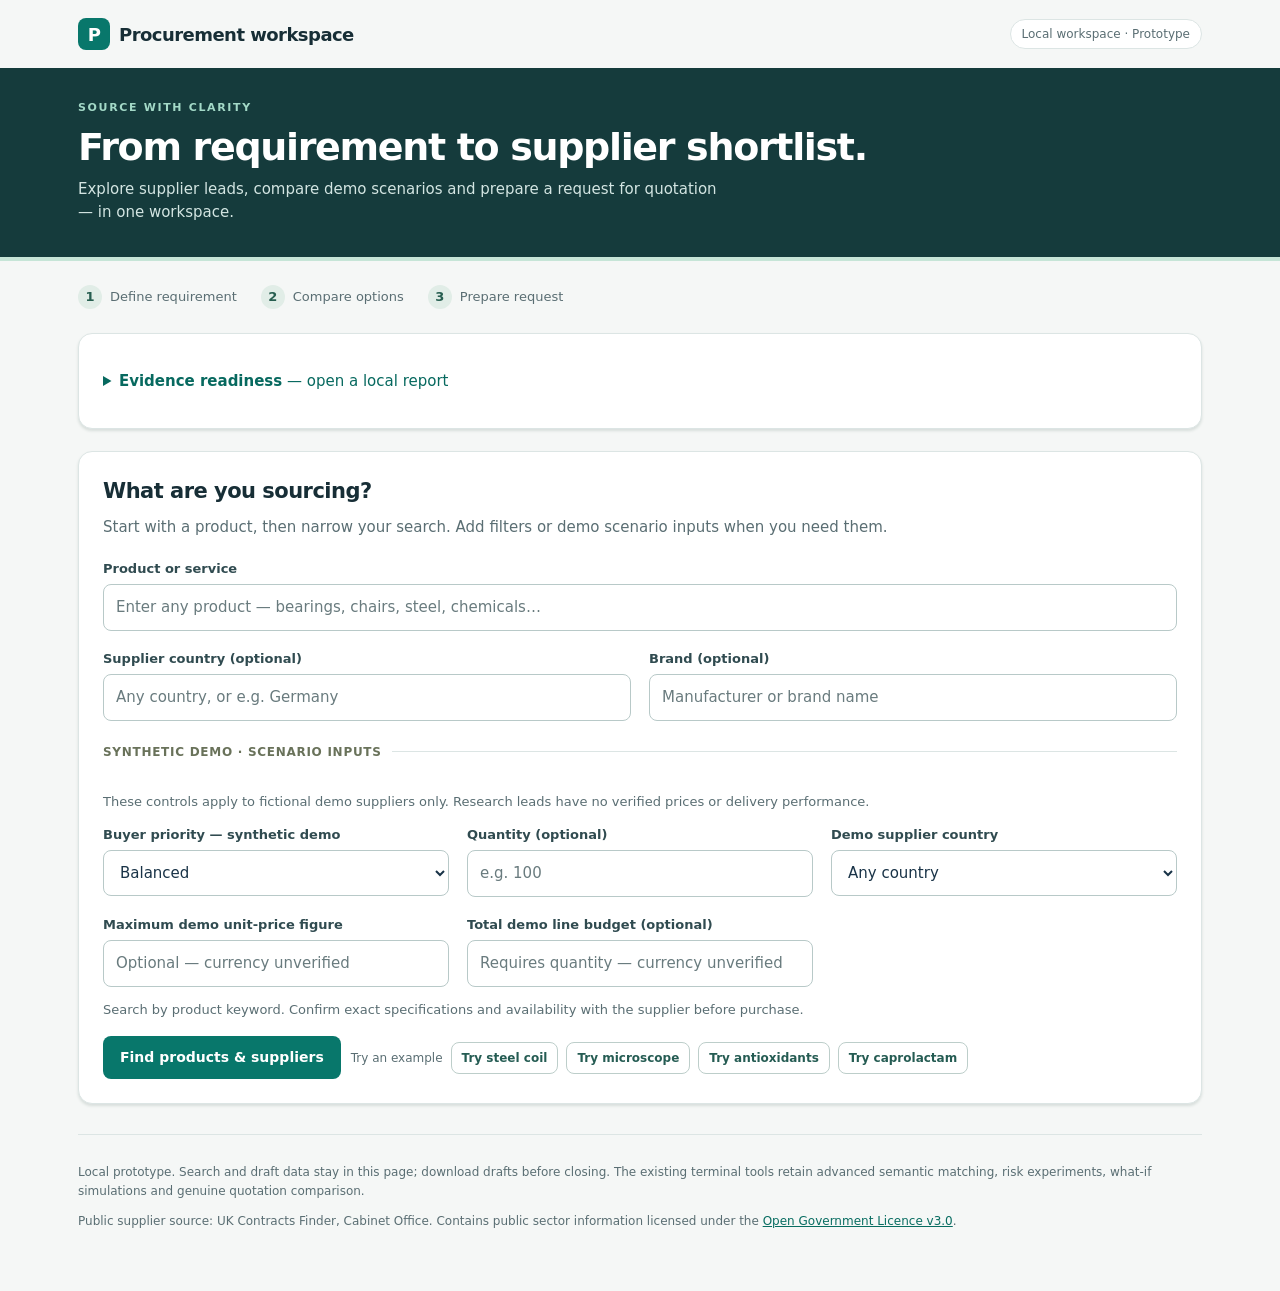
==== commit 2916bb16: "Preview versioned readiness reports in the procurement workspace" ====
--- a/ml/procurement_platform.html
+++ b/ml/procurement_platform.html
@@ -24,7 +24,14 @@
 @media(prefers-reduced-motion:reduce){html{scroll-behavior:auto}*{scroll-behavior:auto!important}}
 </style></head><body>
 <a class="skip" href="#product">Skip to requirement</a><div class="masthead"><div class="brand"><span class="brand-mark" aria-hidden="true">P</span>Procurement workspace</div><span class="local-status">Local workspace · Prototype</span></div><header><div class="eyebrow">SOURCE WITH CLARITY</div><h1>From requirement to supplier shortlist.</h1><p>Explore supplier leads, compare demo scenarios and prepare a request for quotation — in one workspace.</p></header>
-<main><ol class="workflow" aria-label="Procurement workflow"><li><span>1</span>Define requirement</li><li><span>2</span>Compare options</li><li><span>3</span>Prepare request</li></ol><section class="panel"><h2>What are you sourcing?</h2><p class="panel-intro">Start with a product, then narrow your search. Add filters or demo scenario inputs when you need them.</p><form id="search-form"><div class="grid">
+<main><ol class="workflow" aria-label="Procurement workflow"><li><span>1</span>Define requirement</li><li><span>2</span>Compare options</li><li><span>3</span>Prepare request</li></ol><section class="panel" id="readiness"><details><summary><strong>Evidence readiness</strong> — open a local report</summary>
+<p>Preview the JSON report produced by the buyer readiness command. This reads an existing report; it does not rerun evidence validation.</p>
+<p class="note">Local preview only. Report authenticity and freshness are unverified. Human review is required; training and purchasing remain unauthorized. Treat genuine reports as private.</p>
+<label for="readiness-file">Readiness report (.json, up to 1 MB)</label><input id="readiness-file" type="file" accept=".json,application/json" aria-describedby="readiness-help">
+<p class="muted" id="readiness-help">The selected file stays in this page. No upload, storage or supplier communication occurs. Generate it with the read-only buyer readiness command using --format json.</p>
+<div class="actions"><button type="button" class="secondary" id="clear-readiness">Clear report preview</button></div>
+<p id="readiness-status" role="status" aria-live="polite">No report selected.</p><p id="readiness-error" class="error" role="alert"></p><div id="readiness-cards" class="result-grid"></div>
+</details></section><section class="panel"><h2>What are you sourcing?</h2><p class="panel-intro">Start with a product, then narrow your search. Add filters or demo scenario inputs when you need them.</p><form id="search-form"><div class="grid">
 <div class="wide"><label for="product">Product or service</label><input id="product" list="products" required maxlength="200" placeholder="Enter any product — bearings, chairs, steel, chemicals…"><datalist id="products"></datalist></div>
 <div><label for="search-country">Supplier country (optional)</label><input id="search-country" maxlength="100" placeholder="Any country, or e.g. Germany"></div><div><label for="search-brand">Brand (optional)</label><input id="search-brand" maxlength="100" placeholder="Manufacturer or brand name"></div></div><fieldset class="demo-settings"><legend>SYNTHETIC DEMO · SCENARIO INPUTS</legend><p class="muted">These controls apply to fictional demo suppliers only. Research leads have no verified prices or delivery performance.</p><div class="grid"><div><label for="priority">Buyer priority — synthetic demo</label><select id="priority"><option value="balanced">Balanced</option><option value="delivery">Delivery</option><option value="quality">Quality</option><option value="price">Price</option><option value="experience">Experience</option></select></div><div><label for="quantity">Quantity (optional)</label><input id="quantity" type="number" min="0.000001" step="any" placeholder="e.g. 100"></div>
 <div><label for="country">Demo supplier country</label><select id="country"><option value="">Any country</option></select></div>
@@ -108,6 +115,56 @@
 let selectedResearch=null;
 
 
+
+function parseReadiness(text){
+ if(text.length>1048576)throw new Error('Report too large');
+ const report=JSON.parse(text.replace(/^\uFEFF/,'')),keys=['snapshots','receipts','labels'];
+ if(!report||report.schema_version!=='1.0'||report.model_ready!==false||report.purchase_authorized!==false||report.human_review_required!==true||!['blocked','checks_complete'].includes(report.status)||!Array.isArray(report.stages)||report.stages.length!==3)throw new Error('Unsupported report');
+ if(typeof report.checked_at!=='string'||!/^\d{4}-\d{2}-\d{2}T\d{2}:\d{2}:\d{2}(?:\.\d{1,6})?(?:Z|\+00:00)$/.test(report.checked_at)||!Number.isFinite(Date.parse(report.checked_at))||new Date(report.checked_at).toISOString().slice(0,19)!==report.checked_at.slice(0,19))throw new Error('Invalid check time');
+ const count=value=>Number.isSafeInteger(value)&&value>=0;
+ let blocked=false;
+ for(const [i,stage] of report.stages.entries()){
+  if(!stage||stage.key!==keys[i]||!['passed','blocked','skipped'].includes(stage.status)||(blocked?stage.status!=='skipped':stage.status==='skipped'))throw new Error('Invalid stage order');
+  if(stage.status==='blocked')blocked=true;
+  if(stage.status==='passed'){
+   const allowed=i===0?['snapshot_rows','active_order_lines','correction_rows']:i===1?['active_order_lines','receipt_events']:['label_counts'];
+   const summary=stage.summary;
+   if(!summary||Array.isArray(summary)||Object.keys(summary).length!==allowed.length||!allowed.every(key=>Object.hasOwn(summary,key)))throw new Error('Invalid summary');
+   if(i<2&&!Object.values(summary).every(count))throw new Error('Invalid counts');
+   if(i===2&&(!summary.label_counts||typeof summary.label_counts!=='object'||Array.isArray(summary.label_counts)||!Object.entries(summary.label_counts).every(([key,value])=>['on_time','late','unknown','pending','cancelled','excluded'].includes(key)&&count(value))))throw new Error('Invalid label counts');
+  }else if(typeof stage.reason!=='string'||stage.reason.length>1000)throw new Error('Invalid reason');
+ }
+ if(blocked!==(report.status==='blocked'))throw new Error('Inconsistent result');
+ return report;
+}
+function renderReadiness(report){
+ const titles=['Order snapshots','Receipt reconciliation','Delay label proposals'];
+ el('readiness-cards').replaceChildren();
+ report.stages.forEach((stage,i)=>{
+  const a=card('readiness-cards',stage.status.toUpperCase(),titles[i],stage.status==='blocked'?'demo':'');
+  if(stage.status!=='passed')a.append(n('p',stage.reason));
+  for(const [key,value] of Object.entries(stage.status==='passed'?stage.summary:{}))a.append(n('p',key.replaceAll('_',' ')+': '+(typeof value==='object'?Object.entries(value).map(([label,count])=>label.replaceAll('_',' ')+': '+count).join(', '):value)));
+ });
+ el('readiness-status').textContent='Imported preview · report checked at '+report.checked_at+' · '+(report.status==='blocked'?'Input checks blocked.':'Structural checks completed; human review required.');
+}
+let readinessImport=0;
+el('readiness-file').onchange=async event=>{
+ const sequence=++readinessImport,file=event.target.files[0];
+ el('readiness-cards').replaceChildren();el('readiness-error').textContent='';
+ if(!file){el('readiness-status').textContent='No report selected.';return;}
+ el('readiness-status').textContent='Reading local report…';
+ try{
+  if(file.size>1048576)throw new Error('Report too large');
+  const report=parseReadiness(await file.text());
+  if(sequence===readinessImport)renderReadiness(report);
+ }catch{
+  if(sequence!==readinessImport)return;
+  el('readiness-status').textContent='No report loaded.';
+  el('readiness-error').textContent='Cannot preview this file. Use a version 1.0 readiness JSON report up to 1 MB; training and purchasing must remain unauthorized.';
+ }
+};
+el('clear-readiness').onclick=()=>{++readinessImport;el('readiness-file').value='';el('readiness-cards').replaceChildren();el('readiness-error').textContent='';el('readiness-status').textContent='No report selected.';};
+
 let currentDemo=[],currentProduct=null,currentInputs=null,baseline=null;
 function weights(){return ({balanced:[.25,.25,.25,.25],delivery:[.5,.25,.1,.15],quality:[.2,.5,.15,.15],price:[.2,.2,.1,.5],experience:[.2,.2,.5,.1]})[el('priority').value]||[.25,.25,.25,.25];}
 function rankDemo(rows, inputs){
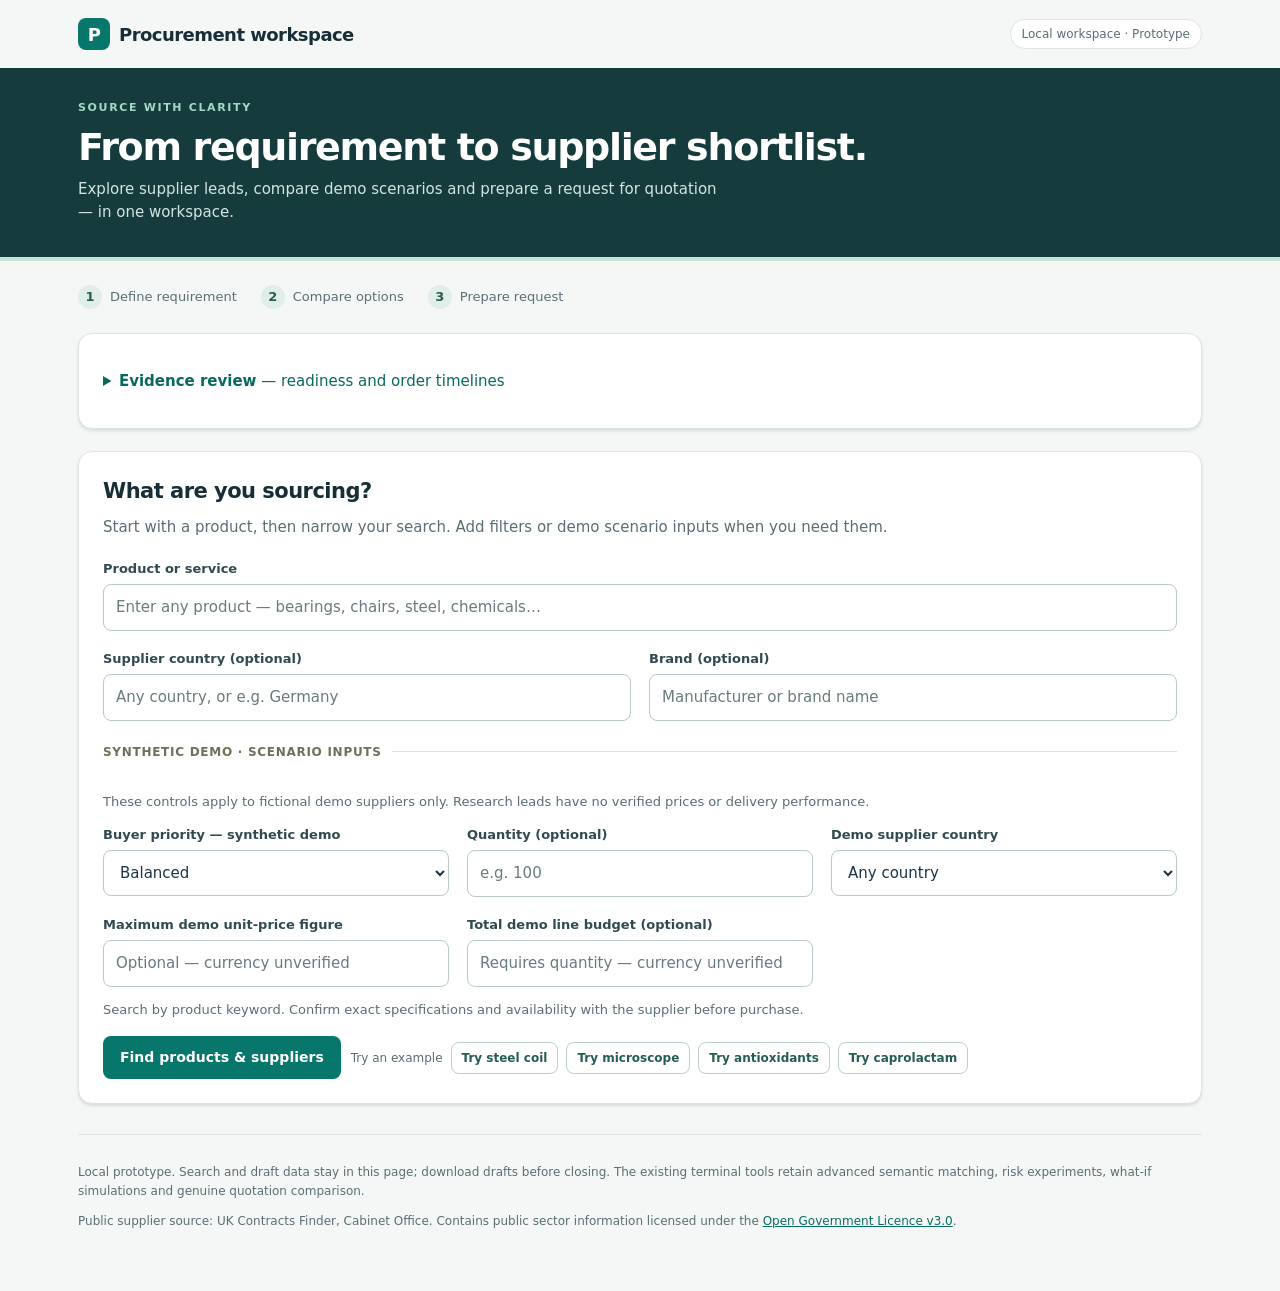
==== commit 60b0ce7c: "Integrate private order timelines into the evidence review UI" ====
--- a/ml/procurement_platform.html
+++ b/ml/procurement_platform.html
@@ -22,13 +22,14 @@
 #web-links a{border:1px solid #c7d8d2;padding:8px 12px;background:#f6faf7;border-radius:7px;text-decoration:none;font-size:13px}#web-discovery{margin-top:22px}footer{border-top:1px solid var(--line);margin-top:30px;padding-top:16px}footer p{font-size:12px}
 @media(max-width:650px){.masthead{padding:14px 18px}.local-status{font-size:10px}header{padding:26px 18px}main{padding:20px 16px}.workflow{gap:12px;font-size:11px}.workflow li{gap:5px}.workflow span{width:20px;height:20px}.panel,article{padding:18px}#search-form>.grid,.demo-settings .grid{grid-template-columns:1fr}.what-if{padding:16px}.what-if .actions{align-items:stretch}.what-if button{width:100%}.what-if a{margin:4px 0}.metric{font-size:23px}.actions>.examples{width:100%}}
 @media(prefers-reduced-motion:reduce){html{scroll-behavior:auto}*{scroll-behavior:auto!important}}
+.result-grid.timeline{grid-template-columns:1fr}.timeline article{border-left:4px solid #c6e5d7}.timeline summary{font-weight:650}summary:focus-visible{outline:3px solid #dfac42;outline-offset:2px}
 </style></head><body>
 <a class="skip" href="#product">Skip to requirement</a><div class="masthead"><div class="brand"><span class="brand-mark" aria-hidden="true">P</span>Procurement workspace</div><span class="local-status">Local workspace · Prototype</span></div><header><div class="eyebrow">SOURCE WITH CLARITY</div><h1>From requirement to supplier shortlist.</h1><p>Explore supplier leads, compare demo scenarios and prepare a request for quotation — in one workspace.</p></header>
-<main><ol class="workflow" aria-label="Procurement workflow"><li><span>1</span>Define requirement</li><li><span>2</span>Compare options</li><li><span>3</span>Prepare request</li></ol><section class="panel" id="readiness"><details><summary><strong>Evidence readiness</strong> — open a local report</summary>
-<p>Preview the JSON report produced by the buyer readiness command. This reads an existing report; it does not rerun evidence validation.</p>
+<main><ol class="workflow" aria-label="Procurement workflow"><li><span>1</span>Define requirement</li><li><span>2</span>Compare options</li><li><span>3</span>Prepare request</li></ol><section class="panel" id="readiness"><details><summary><strong>Evidence review</strong> — readiness and order timelines</summary>
+<p>Preview readiness, source-column or order-timeline JSON reports. This reads an existing report; it does not rerun evidence validation.</p>
 <p class="note">Local preview only. Report authenticity and freshness are unverified. Human review is required; training and purchasing remain unauthorized. Treat genuine reports as private.</p>
-<label for="readiness-file">Readiness report (.json, up to 1 MB)</label><input id="readiness-file" type="file" accept=".json,application/json" aria-describedby="readiness-help">
-<p class="muted" id="readiness-help">The selected file stays in this page. No upload, storage or supplier communication occurs. Generate it with the read-only buyer readiness command using --format json.</p>
+<label for="readiness-file">Evidence report (.json, up to 1 MB)</label><input id="readiness-file" type="file" accept=".json,application/json" aria-describedby="readiness-help">
+<p class="muted" id="readiness-help">The selected file stays in this page. No upload, storage or supplier communication occurs. Generate readiness or order-timeline reports with the read-only commands using --format json.</p>
 <div class="actions"><button type="button" class="secondary" id="clear-readiness">Clear report preview</button></div>
 <p id="readiness-status" role="status" aria-live="polite">No report selected.</p><p id="readiness-error" class="error" role="alert"></p><div id="readiness-cards" class="result-grid"></div>
 </details></section><section class="panel"><h2>What are you sourcing?</h2><p class="panel-intro">Start with a product, then narrow your search. Add filters or demo scenario inputs when you need them.</p><form id="search-form"><div class="grid">
@@ -135,9 +136,78 @@
   }else if(typeof stage.reason!=='string'||stage.reason.length>1000)throw new Error('Invalid reason');
  }
  if(blocked!==(report.status==='blocked'))throw new Error('Inconsistent result');
+ if(Object.hasOwn(report,'source_preview')){
+  const files=['order_snapshots.csv','receipt_events.csv','outcome_reviews.csv','decision_signals.csv'];
+  if(!Array.isArray(report.source_preview)||![0,4].includes(report.source_preview.length)||(report.source_preview.length===0&&!blocked))throw new Error('Invalid source preview');
+  for(const [i,item] of report.source_preview.entries()){
+   if(!item||item.file!==files[i]||!['passed','blocked'].includes(item.status)||!Array.isArray(item.expected_columns)||item.expected_columns.length<1||item.expected_columns.length>100||!item.expected_columns.every(key=>typeof key==='string'&&/^[a-z][a-z0-9_]{0,63}$/.test(key))||new Set(item.expected_columns).size!==item.expected_columns.length)throw new Error('Invalid source columns');
+   if(item.status==='blocked'&&(!blocked||typeof item.reason!=='string'||item.reason.length>1000))throw new Error('Invalid source failure');
+   if(Object.hasOwn(item,'exact_order')){
+    if(typeof item.exact_order!=='boolean'||!Array.isArray(item.missing_columns)||!item.missing_columns.every(key=>item.expected_columns.includes(key))||new Set(item.missing_columns).size!==item.missing_columns.length||!count(item.unexpected_column_count)||!count(item.duplicate_column_count)||item.exact_order!==(item.status==='passed')||(item.exact_order&&(item.missing_columns.length||item.unexpected_column_count||item.duplicate_column_count)))throw new Error('Inconsistent source counts');
+   }else if(item.status!=='blocked'||['missing_columns','unexpected_column_count','duplicate_column_count'].some(key=>Object.hasOwn(item,key)))throw new Error('Missing source counts');
+  }
+ }
  return report;
 }
+function parseTimeline(text){
+ if(text.length>1048576)throw new Error('Report too large');
+ const r=JSON.parse(text.replace(/^\uFEFF/,'')),str=(v,max=1000)=>typeof v==='string'&&v.length<=max;
+ const clock=v=>str(v,40)&&/^\d{4}-\d{2}-\d{2}T\d{2}:\d{2}:\d{2}(?:\.\d{1,6})?(?:Z|[+-]\d{2}:\d{2})$/.test(v)&&Number.isFinite(Date.parse(v))&&new Date(v.slice(0,19)+'Z').toISOString().slice(0,19)===v.slice(0,19);
+ if(!r||r.schema_version!=='1.0'||r.report_kind!=='order_timeline'||r.model_ready!==false||r.purchase_authorized!==false||r.human_review_required!==true||!Array.isArray(r.events)||r.events.length>1000)throw new Error('Unsupported timeline');
+ if(r.status==='blocked'){
+  if(r.events.length||Object.hasOwn(r,'order_line_id')||!str(r.reason))throw new Error('Invalid blocked timeline');
+  return r;
+ }
+ if(r.status!=='timeline_available'||!str(r.order_line_id,200)||!r.order_line_id||!clock(r.checked_at)||!r.events.length)throw new Error('Invalid timeline');
+ const fields={snapshot:['quantity','unit','original_promise_date','snapshot_status'],receipt:['quantity','unit'],signal:['verification'],review:['delivery_status','label','coverage_confirmed']},index=new Map();
+ let previous=-Infinity;
+ for(const e of r.events){
+  if(!e||!str(e.kind,80))throw new Error('Invalid event');
+  const [family,type]=e.kind.split(':');
+  if(!Object.hasOwn(fields,family)||(family==='receipt'?!['accepted','rejected','reversal'].includes(type):family==='signal'?!['acknowledgement','stock_commitment','capacity_commitment','dispatch_milestone','disruption','quantity_change','specification_change','cancellation'].includes(type):e.kind!==family)||e.kind.split(':').length>2)throw new Error('Invalid event kind');
+  if(!str(e.record_id,200)||!e.record_id||!str(e.source_ref,2000)||!e.source_ref||!str(e.supersedes_id,200)||!str(e.reverses_event_id,200)||typeof e.superseded!=='boolean'||![e.event_at,e.known_at,e.captured_at].every(clock)||!e.details||Array.isArray(e.details)||Object.keys(e.details).length!==fields[family].length||!fields[family].every(k=>Object.hasOwn(e.details,k)&&str(e.details[k])))throw new Error('Invalid event fields');
+  const time=Date.parse(e.event_at),known=Date.parse(e.known_at),captured=Date.parse(e.captured_at);
+  if(time<previous||captured>Date.parse(r.checked_at)||captured<Math.max(time,known)||(family==='snapshot'?known>time:time>known))throw new Error('Invalid event clocks');
+  previous=time;
+  const key=family+':'+e.record_id;if(index.has(key))throw new Error('Duplicate event');index.set(key,e);
+  if((family==='receipt'&&e.supersedes_id)||(family!=='receipt'&&e.reverses_event_id)||(family==='receipt'&&(type==='reversal')!==Boolean(e.reverses_event_id)))throw new Error('Invalid event link');
+ }
+ const replaced=new Set();
+ for(const [key,e] of index){
+  const family=e.kind.split(':')[0];
+  if(e.supersedes_id){
+   const parent=family+':'+e.supersedes_id,p=index.get(parent);
+   if(!p||p.kind!==e.kind||replaced.has(parent)||(family!=='snapshot'&&Date.parse(e.known_at)<Date.parse(p.known_at))||Date.parse(e.captured_at)<Date.parse(p.captured_at))throw new Error('Invalid predecessor');
+   replaced.add(parent);
+   const seen=new Set([key]);let cursor=parent;
+   while(cursor){if(seen.has(cursor))throw new Error('Cyclic history');seen.add(cursor);const row=index.get(cursor);cursor=row&&row.supersedes_id?family+':'+row.supersedes_id:null;}
+  }
+  if(e.reverses_event_id){const p=index.get('receipt:'+e.reverses_event_id);if(!p||p.kind!=='receipt:accepted'||Date.parse(e.event_at)<Date.parse(p.event_at)||Date.parse(e.known_at)<Date.parse(p.known_at))throw new Error('Invalid reversal');}
+ }
+ for(const [key,e] of index)if(e.superseded!==replaced.has(key))throw new Error('Invalid superseded marker');
+ return r;
+}
+function renderTimeline(report){
+ el('readiness-cards').className='result-grid timeline';
+ el('readiness-cards').replaceChildren();
+ if(report.status==='blocked'){
+  card('readiness-cards','BLOCKED','Order timeline unavailable','demo').append(n('p',report.reason));
+  el('readiness-status').textContent='Imported blocked timeline · no events loaded.';return;
+ }
+ const notice=card('readiness-cards','PRIVATE · UNVERIFIED','Order line: '+report.order_line_id);
+ notice.append(n('p','Declared sources only. Historical errors are preserved; corrections do not erase originals. Review labels are not accepted training labels. Not superseded does not mean a receipt remains accepted.'));
+ notice.append(n('p','Event-time order is not causation. Snapshot event time is original placement; later capture identifies corrections. Promise changes are unsupported. No source is opened, record changed or purchase authorized.'));
+ for(const e of report.events){
+  const a=card('readiness-cards',e.superseded?'SUPERSEDED HISTORY':'RECORDED EVENT',e.kind+' · '+e.record_id);
+  a.append(n('p','Event: '+e.event_at));
+  const details=n('details','');details.append(n('summary','Evidence and correction links'));
+  for(const [key,value] of Object.entries({...e.details,known_at:e.known_at,captured_at:e.captured_at,source_ref:e.source_ref,supersedes_id:e.supersedes_id||'none',reverses_event_id:e.reverses_event_id||'none'}))details.append(n('p',key.replaceAll('_',' ')+': '+value));
+  a.append(details);
+ }
+ el('readiness-status').textContent='Imported timeline preview · report checked at '+report.checked_at+' · '+report.events.length+' recorded events · human review required.';
+}
 function renderReadiness(report){
+ el('readiness-cards').className='result-grid';
  const titles=['Order snapshots','Receipt reconciliation','Delay label proposals'];
  el('readiness-cards').replaceChildren();
  report.stages.forEach((stage,i)=>{
@@ -145,6 +215,19 @@
   if(stage.status!=='passed')a.append(n('p',stage.reason));
   for(const [key,value] of Object.entries(stage.status==='passed'?stage.summary:{}))a.append(n('p',key.replaceAll('_',' ')+': '+(typeof value==='object'?Object.entries(value).map(([label,count])=>label.replaceAll('_',' ')+': '+count).join(', '):value)));
  });
+ if(report.source_preview){
+  const notice=card('readiness-cards','READ-ONLY','Source-column preview');
+  notice.append(n('p','Supplied report mappings only; authenticity and freshness are unverified. Header matches do not validate rows or units. No batch is imported, accepted or partially admitted.'));
+  if(!report.source_preview.length)notice.append(n('p','Source preview skipped: resolve declared permission or setup first.'));
+  for(const item of report.source_preview){
+   const a=card('readiness-cards',item.status.toUpperCase(),item.file,item.status==='blocked'?'demo':'');
+   a.append(n('p',item.status==='passed'?'Header names and order match; review the validation stages above.':item.reason));
+   if(Object.hasOwn(item,'exact_order'))a.append(n('p','Missing: '+(item.missing_columns.join(', ')||'none')+' · Unexpected: '+item.unexpected_column_count+' · Duplicates: '+item.duplicate_column_count+' · Exact order: '+(item.exact_order?'yes':'no')));
+   const details=n('details','');details.append(n('summary','Required source → schema columns'));
+   const list=n('ul','');for(const key of item.expected_columns)list.append(n('li',key+' → '+key));
+   details.append(list);a.append(details);
+  }
+ }
  el('readiness-status').textContent='Imported preview · report checked at '+report.checked_at+' · '+(report.status==='blocked'?'Input checks blocked.':'Structural checks completed; human review required.');
 }
 let readinessImport=0;
@@ -155,12 +238,13 @@
  el('readiness-status').textContent='Reading local report…';
  try{
   if(file.size>1048576)throw new Error('Report too large');
-  const report=parseReadiness(await file.text());
-  if(sequence===readinessImport)renderReadiness(report);
+  const text=await file.text(),timeline=JSON.parse(text.replace(/^\uFEFF/,'')).report_kind==='order_timeline';
+  const report=timeline?parseTimeline(text):parseReadiness(text);
+  if(sequence===readinessImport)(timeline?renderTimeline:renderReadiness)(report);
  }catch{
   if(sequence!==readinessImport)return;
   el('readiness-status').textContent='No report loaded.';
-  el('readiness-error').textContent='Cannot preview this file. Use a version 1.0 readiness JSON report up to 1 MB; training and purchasing must remain unauthorized.';
+  el('readiness-error').textContent='Cannot preview this file. Use a version 1.0 evidence JSON report up to 1 MB; training and purchasing must remain unauthorized.';
  }
 };
 el('clear-readiness').onclick=()=>{++readinessImport;el('readiness-file').value='';el('readiness-cards').replaceChildren();el('readiness-error').textContent='';el('readiness-status').textContent='No report selected.';};
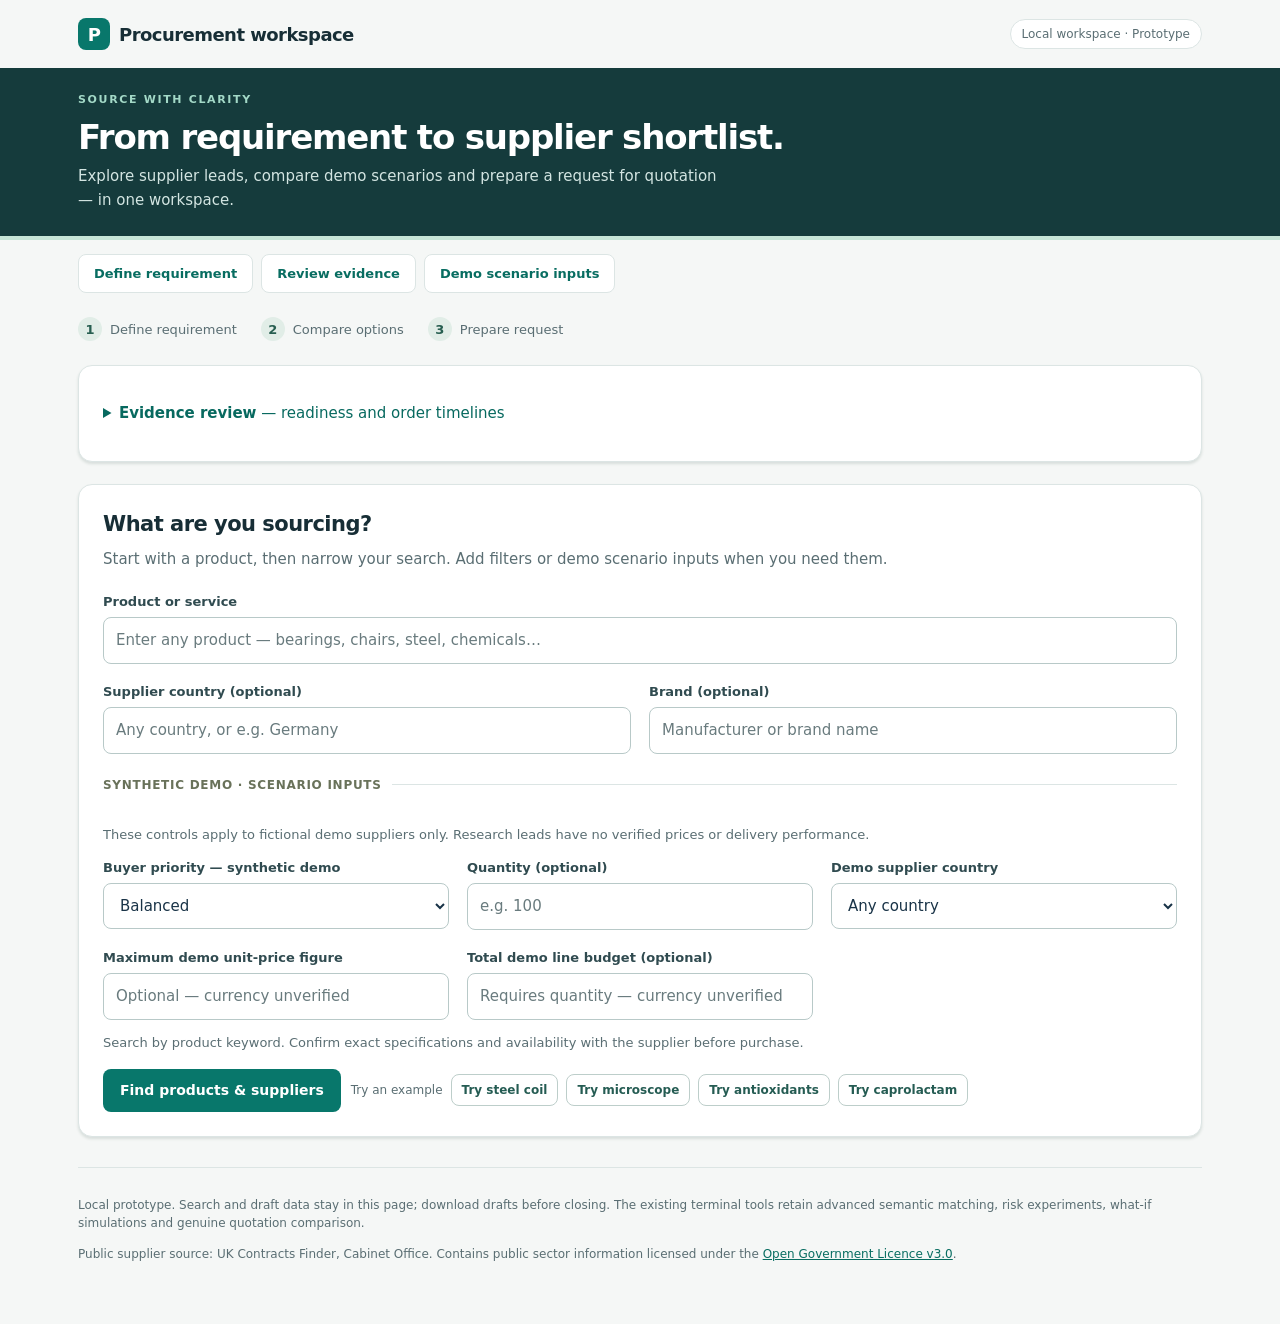
==== commit d2b5cdc5: "Add workspace navigation and grounded competitor review" ====
--- a/ml/procurement_platform.html
+++ b/ml/procurement_platform.html
@@ -23,8 +23,10 @@
 @media(max-width:650px){.masthead{padding:14px 18px}.local-status{font-size:10px}header{padding:26px 18px}main{padding:20px 16px}.workflow{gap:12px;font-size:11px}.workflow li{gap:5px}.workflow span{width:20px;height:20px}.panel,article{padding:18px}#search-form>.grid,.demo-settings .grid{grid-template-columns:1fr}.what-if{padding:16px}.what-if .actions{align-items:stretch}.what-if button{width:100%}.what-if a{margin:4px 0}.metric{font-size:23px}.actions>.examples{width:100%}}
 @media(prefers-reduced-motion:reduce){html{scroll-behavior:auto}*{scroll-behavior:auto!important}}
 .result-grid.timeline{grid-template-columns:1fr}.timeline article{border-left:4px solid #c6e5d7}.timeline summary{font-weight:650}summary:focus-visible{outline:3px solid #dfac42;outline-offset:2px}
+.workspace-nav{display:flex;flex-wrap:wrap;gap:8px;max-width:1180px;margin:auto;padding:14px 28px 0}.workspace-nav a{display:block;padding:9px 15px;border:1px solid var(--line);border-radius:8px;background:white;text-decoration:none;font-size:13px;font-weight:650}.workspace-nav a:hover{background:#e6efeb}.workspace-nav a:focus-visible{outline:3px solid #dfac42;outline-offset:2px}#scenario-settings{scroll-margin-top:20px}header{padding-top:24px;padding-bottom:24px}header h1{font-size:clamp(26px,3vw,34px)}@media(max-width:650px){.workspace-nav{padding:12px 16px 0}.workspace-nav a{padding:9px 11px}}
 </style></head><body>
 <a class="skip" href="#product">Skip to requirement</a><div class="masthead"><div class="brand"><span class="brand-mark" aria-hidden="true">P</span>Procurement workspace</div><span class="local-status">Local workspace · Prototype</span></div><header><div class="eyebrow">SOURCE WITH CLARITY</div><h1>From requirement to supplier shortlist.</h1><p>Explore supplier leads, compare demo scenarios and prepare a request for quotation — in one workspace.</p></header>
+<nav class="workspace-nav" aria-label="Workspace sections"><a href="#product">Define requirement</a><a href="#readiness">Review evidence</a><a href="#scenario-settings">Demo scenario inputs</a></nav>
 <main><ol class="workflow" aria-label="Procurement workflow"><li><span>1</span>Define requirement</li><li><span>2</span>Compare options</li><li><span>3</span>Prepare request</li></ol><section class="panel" id="readiness"><details><summary><strong>Evidence review</strong> — readiness and order timelines</summary>
 <p>Preview readiness, source-column or order-timeline JSON reports. This reads an existing report; it does not rerun evidence validation.</p>
 <p class="note">Local preview only. Report authenticity and freshness are unverified. Human review is required; training and purchasing remain unauthorized. Treat genuine reports as private.</p>
@@ -34,7 +36,7 @@
 <p id="readiness-status" role="status" aria-live="polite">No report selected.</p><p id="readiness-error" class="error" role="alert"></p><div id="readiness-cards" class="result-grid"></div>
 </details></section><section class="panel"><h2>What are you sourcing?</h2><p class="panel-intro">Start with a product, then narrow your search. Add filters or demo scenario inputs when you need them.</p><form id="search-form"><div class="grid">
 <div class="wide"><label for="product">Product or service</label><input id="product" list="products" required maxlength="200" placeholder="Enter any product — bearings, chairs, steel, chemicals…"><datalist id="products"></datalist></div>
-<div><label for="search-country">Supplier country (optional)</label><input id="search-country" maxlength="100" placeholder="Any country, or e.g. Germany"></div><div><label for="search-brand">Brand (optional)</label><input id="search-brand" maxlength="100" placeholder="Manufacturer or brand name"></div></div><fieldset class="demo-settings"><legend>SYNTHETIC DEMO · SCENARIO INPUTS</legend><p class="muted">These controls apply to fictional demo suppliers only. Research leads have no verified prices or delivery performance.</p><div class="grid"><div><label for="priority">Buyer priority — synthetic demo</label><select id="priority"><option value="balanced">Balanced</option><option value="delivery">Delivery</option><option value="quality">Quality</option><option value="price">Price</option><option value="experience">Experience</option></select></div><div><label for="quantity">Quantity (optional)</label><input id="quantity" type="number" min="0.000001" step="any" placeholder="e.g. 100"></div>
+<div><label for="search-country">Supplier country (optional)</label><input id="search-country" maxlength="100" placeholder="Any country, or e.g. Germany"></div><div><label for="search-brand">Brand (optional)</label><input id="search-brand" maxlength="100" placeholder="Manufacturer or brand name"></div></div><fieldset class="demo-settings" id="scenario-settings"><legend>SYNTHETIC DEMO · SCENARIO INPUTS</legend><p class="muted">These controls apply to fictional demo suppliers only. Research leads have no verified prices or delivery performance.</p><div class="grid"><div><label for="priority">Buyer priority — synthetic demo</label><select id="priority"><option value="balanced">Balanced</option><option value="delivery">Delivery</option><option value="quality">Quality</option><option value="price">Price</option><option value="experience">Experience</option></select></div><div><label for="quantity">Quantity (optional)</label><input id="quantity" type="number" min="0.000001" step="any" placeholder="e.g. 100"></div>
 <div><label for="country">Demo supplier country</label><select id="country"><option value="">Any country</option></select></div>
 <div><label for="budget">Maximum demo unit-price figure</label><input id="budget" type="number" min="0.000001" step="any" placeholder="Optional — currency unverified"></div><div><label for="total-budget">Total demo line budget (optional)</label><input id="total-budget" type="number" min="0.000001" step="any" placeholder="Requires quantity — currency unverified"></div></div>
 </fieldset><p class="muted">Search by product keyword. Confirm exact specifications and availability with the supplier before purchase.</p>
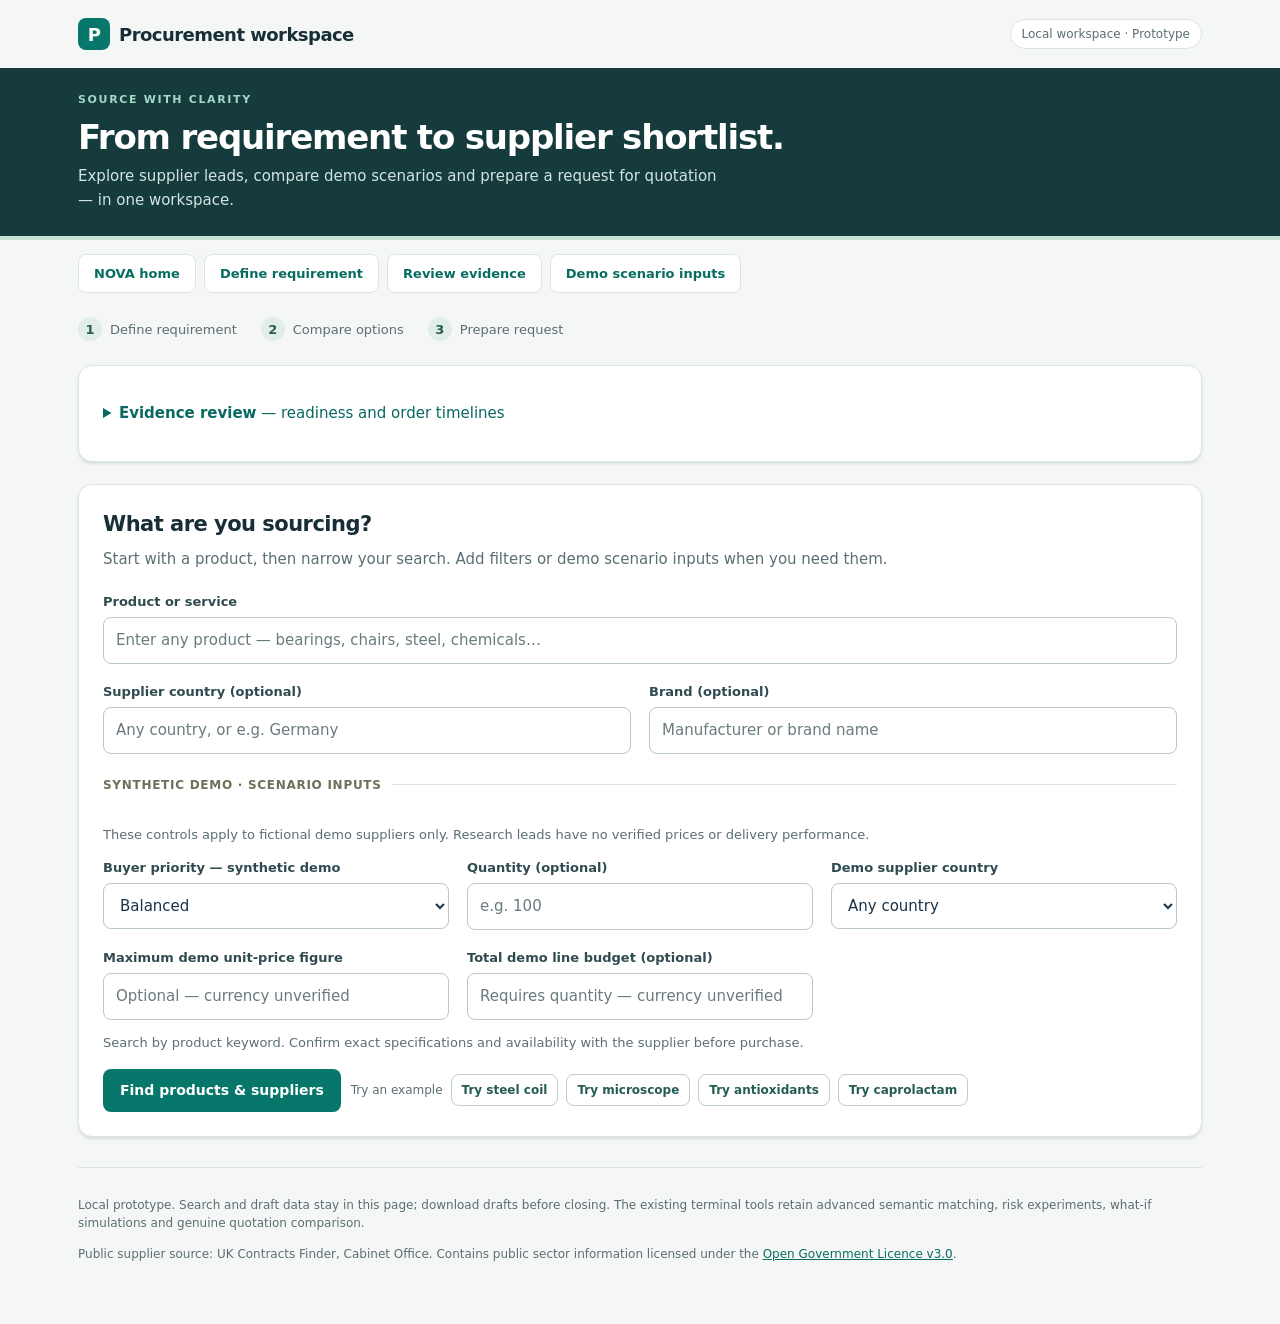
==== commit 3a1bf938: "Add Figma-inspired NOVA landing page linked to procurement workspace" ====
--- a/ml/procurement_platform.html
+++ b/ml/procurement_platform.html
@@ -26,7 +26,7 @@
 .workspace-nav{display:flex;flex-wrap:wrap;gap:8px;max-width:1180px;margin:auto;padding:14px 28px 0}.workspace-nav a{display:block;padding:9px 15px;border:1px solid var(--line);border-radius:8px;background:white;text-decoration:none;font-size:13px;font-weight:650}.workspace-nav a:hover{background:#e6efeb}.workspace-nav a:focus-visible{outline:3px solid #dfac42;outline-offset:2px}#scenario-settings{scroll-margin-top:20px}header{padding-top:24px;padding-bottom:24px}header h1{font-size:clamp(26px,3vw,34px)}@media(max-width:650px){.workspace-nav{padding:12px 16px 0}.workspace-nav a{padding:9px 11px}}
 </style></head><body>
 <a class="skip" href="#product">Skip to requirement</a><div class="masthead"><div class="brand"><span class="brand-mark" aria-hidden="true">P</span>Procurement workspace</div><span class="local-status">Local workspace · Prototype</span></div><header><div class="eyebrow">SOURCE WITH CLARITY</div><h1>From requirement to supplier shortlist.</h1><p>Explore supplier leads, compare demo scenarios and prepare a request for quotation — in one workspace.</p></header>
-<nav class="workspace-nav" aria-label="Workspace sections"><a href="#product">Define requirement</a><a href="#readiness">Review evidence</a><a href="#scenario-settings">Demo scenario inputs</a></nav>
+<nav class="workspace-nav" aria-label="Workspace sections"><a href="landing.html">NOVA home</a><a href="#product">Define requirement</a><a href="#readiness">Review evidence</a><a href="#scenario-settings">Demo scenario inputs</a></nav>
 <main><ol class="workflow" aria-label="Procurement workflow"><li><span>1</span>Define requirement</li><li><span>2</span>Compare options</li><li><span>3</span>Prepare request</li></ol><section class="panel" id="readiness"><details><summary><strong>Evidence review</strong> — readiness and order timelines</summary>
 <p>Preview readiness, source-column or order-timeline JSON reports. This reads an existing report; it does not rerun evidence validation.</p>
 <p class="note">Local preview only. Report authenticity and freshness are unverified. Human review is required; training and purchasing remain unauthorized. Treat genuine reports as private.</p>
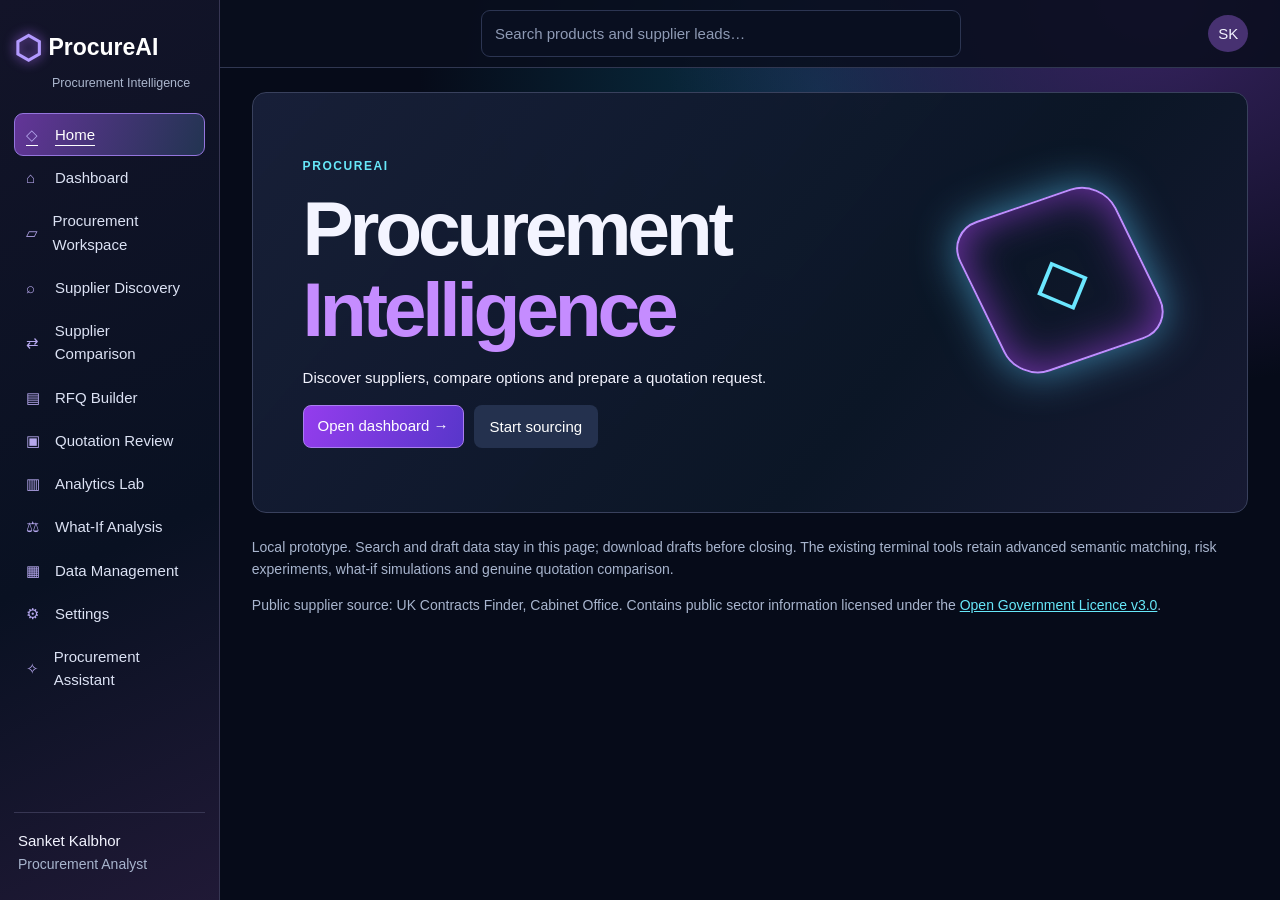
==== commit 7c8de75b: "Publish ProcureAI workspace and frontend design handoff" ====
--- a/ml/procurement_platform.html
+++ b/ml/procurement_platform.html
@@ -1,301 +1,206 @@
-<!doctype html><html lang="en"><head><meta charset="utf-8"><meta name="viewport" content="width=device-width,initial-scale=1"><title>Procurement workspace</title>
+<!doctype html><html lang="en"><head><meta charset="utf-8"><meta name="viewport" content="width=device-width,initial-scale=1"><title>ProcureAI | Procurement workspace</title>
 <style>
-*{box-sizing:border-box}body{margin:0;background:#f2f5f8;color:#193347;font:16px system-ui,sans-serif}header{background:#123447;color:white;padding:30px max(5vw,22px)}h1{font-size:clamp(28px,4vw,42px);margin:8px 0}h2{font-size:23px}h3{font-size:18px;margin:10px 0}p{line-height:1.55}.eyebrow{color:#86dac8;font-size:12px;letter-spacing:.15em;font-weight:700}main{max-width:1180px;margin:auto;padding:24px}.panel,article{background:white;border:1px solid #d7e1e8;border-radius:12px;padding:22px;margin-bottom:16px}.grid{display:grid;grid-template-columns:repeat(3,minmax(0,1fr));gap:16px}.wide{grid-column:1/-1}label{display:block;font-size:14px;font-weight:650;margin-bottom:6px}input,select,textarea,button{font:inherit;border-radius:7px;padding:11px;border:1px solid #abbcc8}input,select,textarea{width:100%;background:white;color:#193347}button{background:#086d68;color:white;border:0;cursor:pointer}button.secondary{background:#edf4f6;color:#155064;border:1px solid #b9ced6}.actions{display:flex;flex-wrap:wrap;gap:10px;margin-top:16px}.muted{color:#536a7b;font-size:14px}.badge{display:inline-block;font-size:12px;font-weight:700;padding:5px 8px;border-radius:5px;background:#e2f3ee;color:#22614d}.demo{background:#fff0d2;color:#70510e}.catalog{background:#e9e7fb;color:#514791}.note{padding:12px 16px;background:#eaf2f7;border-radius:8px}.result-grid{display:grid;grid-template-columns:repeat(2,minmax(0,1fr));gap:16px}.result-grid article{margin:0;overflow-wrap:anywhere}.metric{font-size:26px;font-weight:750}.empty{color:#536a7b;padding:12px 0}a{color:#006961;overflow-wrap:anywhere}details{margin:12px 0}summary{cursor:pointer;color:#07695f}pre{white-space:pre-wrap;overflow-wrap:anywhere;background:#f0f5f7;padding:16px;border-radius:8px;font:15px/1.6 system-ui}.tabs{display:flex;gap:10px;flex-wrap:wrap;margin:18px 0}.tabs button[aria-pressed=true]{background:#123447;color:white}.error{color:#a32929}section{scroll-margin-top:20px}[hidden]{display:none!important}button:focus-visible,input:focus-visible,select:focus-visible,textarea:focus-visible,a:focus-visible{outline:3px solid #dfac42;outline-offset:2px}@media(max-width:650px){main{padding:16px}.grid,.result-grid{grid-template-columns:1fr}.panel,article{padding:16px}header{padding:24px 18px}}
-#leads,[data-tab="leads"],#coverage{display:none!important}
-
-:root{--ink:#172e36;--teal:#08776b;--line:#dce5e4;--muted:#5a6e73}
-body{background:#f5f7f6;color:var(--ink);font-size:15px;line-height:1.5}
-.skip{position:absolute;left:20px;top:-70px;background:white;padding:12px;z-index:9}.skip:focus{top:12px}
-.masthead{flex-wrap:wrap;max-width:1180px;margin:auto;padding:18px 28px;display:flex;align-items:center;justify-content:space-between;gap:16px}
-.brand{font-weight:750;font-size:18px;letter-spacing:-.03em}.brand-mark{display:inline-grid;place-items:center;background:var(--teal);color:white;border-radius:8px;width:32px;height:32px;margin-right:9px}
-.local-status{font-size:12px;color:var(--muted);border:1px solid var(--line);border-radius:20px;padding:5px 11px;background:white}
-header{background:#153b3c;padding:32px max(calc((100vw - 1124px)/2),28px);border-bottom:4px solid #c6e5d7}
-header p{max-width:640px;color:#d3e5e2;margin:8px 0 0}h1{font-size:clamp(28px,4vw,38px);letter-spacing:-.035em;line-height:1.2}h2{font-size:21px;letter-spacing:-.025em;margin:0 0 12px}h3{letter-spacing:-.02em}.eyebrow{color:#a3d9c7;font-size:11px}
-main{padding:24px 28px 48px}.workflow{display:flex;gap:24px;padding:0;margin:0 0 24px;list-style:none;color:var(--muted);font-size:13px}.workflow li{display:flex;align-items:center;gap:8px}.workflow span{display:grid;place-items:center;width:24px;height:24px;border-radius:50%;background:#e1ede7;color:#275e50;font-weight:700}
-.panel,article{border-color:var(--line);border-radius:14px;padding:24px;box-shadow:0 2px 3px #173a3021;margin-bottom:22px}.panel-intro{color:var(--muted);margin:-4px 0 20px}.grid{gap:18px}#search-form>.grid{grid-template-columns:repeat(2,minmax(0,1fr))}label{font-size:13px;color:#304b50}input,select,textarea{border-color:#b8c9c8;border-radius:8px;padding:11px 12px;min-height:46px}input::placeholder,textarea::placeholder{color:#697b7e}input:hover,select:hover,textarea:hover{border-color:#658d86}button{font-size:14px;font-weight:650;background:var(--teal);min-height:42px;padding:11px 17px;border-radius:8px}button:hover{filter:brightness(.94)}button:disabled{opacity:.45;cursor:not-allowed}button.secondary{background:white;border-color:#bdceca;color:#255c53}a{color:#086d61}
-.demo-settings{margin:22px 0 0;border:0;border-top:1px solid var(--line);padding:18px 0 0}.demo-settings legend{font-size:12px;font-weight:750;letter-spacing:.06em;color:#69725a;padding:0 10px 0 0}.demo-settings .grid{grid-template-columns:repeat(3,minmax(0,1fr))}
-.note{background:#edf4f1;border:1px solid #d9e8df;color:#355b50;font-size:13px;padding:12px 15px}.muted{color:var(--muted);font-size:13px}.actions{align-items:center}.examples{display:flex;flex-wrap:wrap;gap:8px;align-items:center}.examples button{min-height:32px;padding:6px 10px;font-size:12px}.examples>span{font-size:12px;color:var(--muted)}
-#results>h2{margin-top:30px}#summary{color:var(--muted);margin-top:0}.tabs{border-bottom:1px solid var(--line);gap:4px;padding-bottom:10px}.tabs button{border:0;background:transparent;color:var(--muted)}.tabs button[aria-pressed=true]{background:#e0eee7;color:#175e4e}#demo>.note{background:#fff9eb;border-color:#eee0bb;color:#705a28}
-.what-if{padding:18px 20px;border:1px solid #cbded6;border-radius:12px;background:#edf5f1;margin:20px 0}.what-if h3{margin:0}.what-if p{font-size:13px;color:#45615a;margin-bottom:0}.what-if .actions{margin-top:12px}.what-if a{font-size:13px;margin-left:auto}#weight-summary{font-variant-numeric:tabular-nums}
-#comparison{overflow-x:auto;border-radius:10px;margin:16px 0 22px}#comparison:empty{display:none}#comparison>p{font-size:12px;padding:14px;background:#eff4f2;margin:0;border:1px solid var(--line)}table{border-collapse:collapse;background:white;font-size:13px;min-width:620px}th,td{text-align:left;padding:12px 14px;border-bottom:1px solid var(--line);font-variant-numeric:tabular-nums}th{background:#e6efeb;color:#35564b;font-size:12px}td:first-child{font-weight:650}tr:nth-child(even){background:#f8faf9}
-.metric{font-size:25px;letter-spacing:-.035em;color:#176451;margin:12px 0}.badge{font-size:10px;letter-spacing:.07em;border-radius:4px}.result-grid{gap:18px}.result-grid article{box-shadow:none}.result-grid article>p{margin:10px 0}.result-grid article>p.muted{padding-top:10px;border-top:1px solid #edf1ee}.empty{padding:24px;border:1px dashed #bdceca;border-radius:10px;background:#f9fbfa;grid-column:1/-1}
-#web-links a{border:1px solid #c7d8d2;padding:8px 12px;background:#f6faf7;border-radius:7px;text-decoration:none;font-size:13px}#web-discovery{margin-top:22px}footer{border-top:1px solid var(--line);margin-top:30px;padding-top:16px}footer p{font-size:12px}
-@media(max-width:650px){.masthead{padding:14px 18px}.local-status{font-size:10px}header{padding:26px 18px}main{padding:20px 16px}.workflow{gap:12px;font-size:11px}.workflow li{gap:5px}.workflow span{width:20px;height:20px}.panel,article{padding:18px}#search-form>.grid,.demo-settings .grid{grid-template-columns:1fr}.what-if{padding:16px}.what-if .actions{align-items:stretch}.what-if button{width:100%}.what-if a{margin:4px 0}.metric{font-size:23px}.actions>.examples{width:100%}}
-@media(prefers-reduced-motion:reduce){html{scroll-behavior:auto}*{scroll-behavior:auto!important}}
-.result-grid.timeline{grid-template-columns:1fr}.timeline article{border-left:4px solid #c6e5d7}.timeline summary{font-weight:650}summary:focus-visible{outline:3px solid #dfac42;outline-offset:2px}
-.workspace-nav{display:flex;flex-wrap:wrap;gap:8px;max-width:1180px;margin:auto;padding:14px 28px 0}.workspace-nav a{display:block;padding:9px 15px;border:1px solid var(--line);border-radius:8px;background:white;text-decoration:none;font-size:13px;font-weight:650}.workspace-nav a:hover{background:#e6efeb}.workspace-nav a:focus-visible{outline:3px solid #dfac42;outline-offset:2px}#scenario-settings{scroll-margin-top:20px}header{padding-top:24px;padding-bottom:24px}header h1{font-size:clamp(26px,3vw,34px)}@media(max-width:650px){.workspace-nav{padding:12px 16px 0}.workspace-nav a{padding:9px 11px}}
-</style></head><body>
-<a class="skip" href="#product">Skip to requirement</a><div class="masthead"><div class="brand"><span class="brand-mark" aria-hidden="true">P</span>Procurement workspace</div><span class="local-status">Local workspace · Prototype</span></div><header><div class="eyebrow">SOURCE WITH CLARITY</div><h1>From requirement to supplier shortlist.</h1><p>Explore supplier leads, compare demo scenarios and prepare a request for quotation — in one workspace.</p></header>
-<nav class="workspace-nav" aria-label="Workspace sections"><a href="landing.html">NOVA home</a><a href="#product">Define requirement</a><a href="#readiness">Review evidence</a><a href="#scenario-settings">Demo scenario inputs</a></nav>
-<main><ol class="workflow" aria-label="Procurement workflow"><li><span>1</span>Define requirement</li><li><span>2</span>Compare options</li><li><span>3</span>Prepare request</li></ol><section class="panel" id="readiness"><details><summary><strong>Evidence review</strong> — readiness and order timelines</summary>
-<p>Preview readiness, source-column or order-timeline JSON reports. This reads an existing report; it does not rerun evidence validation.</p>
-<p class="note">Local preview only. Report authenticity and freshness are unverified. Human review is required; training and purchasing remain unauthorized. Treat genuine reports as private.</p>
-<label for="readiness-file">Evidence report (.json, up to 1 MB)</label><input id="readiness-file" type="file" accept=".json,application/json" aria-describedby="readiness-help">
-<p class="muted" id="readiness-help">The selected file stays in this page. No upload, storage or supplier communication occurs. Generate readiness or order-timeline reports with the read-only commands using --format json.</p>
-<div class="actions"><button type="button" class="secondary" id="clear-readiness">Clear report preview</button></div>
-<p id="readiness-status" role="status" aria-live="polite">No report selected.</p><p id="readiness-error" class="error" role="alert"></p><div id="readiness-cards" class="result-grid"></div>
-</details></section><section class="panel"><h2>What are you sourcing?</h2><p class="panel-intro">Start with a product, then narrow your search. Add filters or demo scenario inputs when you need them.</p><form id="search-form"><div class="grid">
-<div class="wide"><label for="product">Product or service</label><input id="product" list="products" required maxlength="200" placeholder="Enter any product — bearings, chairs, steel, chemicals…"><datalist id="products"></datalist></div>
-<div><label for="search-country">Supplier country (optional)</label><input id="search-country" maxlength="100" placeholder="Any country, or e.g. Germany"></div><div><label for="search-brand">Brand (optional)</label><input id="search-brand" maxlength="100" placeholder="Manufacturer or brand name"></div></div><fieldset class="demo-settings" id="scenario-settings"><legend>SYNTHETIC DEMO · SCENARIO INPUTS</legend><p class="muted">These controls apply to fictional demo suppliers only. Research leads have no verified prices or delivery performance.</p><div class="grid"><div><label for="priority">Buyer priority — synthetic demo</label><select id="priority"><option value="balanced">Balanced</option><option value="delivery">Delivery</option><option value="quality">Quality</option><option value="price">Price</option><option value="experience">Experience</option></select></div><div><label for="quantity">Quantity (optional)</label><input id="quantity" type="number" min="0.000001" step="any" placeholder="e.g. 100"></div>
-<div><label for="country">Demo supplier country</label><select id="country"><option value="">Any country</option></select></div>
-<div><label for="budget">Maximum demo unit-price figure</label><input id="budget" type="number" min="0.000001" step="any" placeholder="Optional — currency unverified"></div><div><label for="total-budget">Total demo line budget (optional)</label><input id="total-budget" type="number" min="0.000001" step="any" placeholder="Requires quantity — currency unverified"></div></div>
-</fieldset><p class="muted">Search by product keyword. Confirm exact specifications and availability with the supplier before purchase.</p>
-<div class="actions"><button type="submit">Find products &amp; suppliers</button><div class="examples"><span>Try an example</span><button type="button" class="secondary" data-example="Steel Coil (per ton)">Try steel coil</button><button type="button" class="secondary" data-example="microscope">Try microscope</button><button type="button" class="secondary" data-example="antioxidants">Try antioxidants</button><button type="button" class="secondary" data-example="caprolactam">Try caprolactam</button></div></div></form></section>
-<section id="results" hidden><h2>Your sourcing results</h2><p id="summary" role="status" aria-live="polite"></p><div class="tabs"><button type="button" class="secondary" data-tab="leads" aria-pressed="true">Real supplier leads</button><button type="button" class="secondary" data-tab="demo" aria-pressed="false">Demo recommendations</button><button type="button" class="secondary" data-tab="catalog" aria-pressed="false">Public products</button></div>
-<div id="leads"><p class="note">Historical public-award leads, not current quotations. A company on a multi-item award may not have supplied every product described. Search order is not a supplier-quality ranking.</p><p id="coverage" class="muted"></p><div id="lead-cards" class="result-grid"></div><button id="more" type="button" class="secondary" hidden>Show more leads</button></div>
-<div id="demo" hidden><p class="note">Fictional suppliers, prices and performance. Choose your buyer priority above. Delivery uses historical on-time performance, not a delivery-date promise. This screen uses the original matcher's weighted score, not ML risk or semantic matching.</p><p id="weight-summary" class="muted"></p><div class="what-if"><h3>What-If comparison</h3><p>Save these results as your original. Change one input and search again, or restore the original before a new scenario. Total budget stays fixed when quantity changes.</p><div class="actions"><button type="button" id="save-baseline">Save as original</button><button type="button" class="secondary" id="restore-baseline" disabled>Restore original inputs</button><a href="#search-form">Edit scenario inputs ↑</a></div></div><div id="comparison" tabindex="0" role="region" aria-label="Original and What-If supplier comparison"></div><div id="demo-cards" class="result-grid"></div></div>
-<div id="catalog" hidden><p class="note">40 CATMAT catalog entries, not supplier offers. Original descriptions are Portuguese; five English drafts need independent review. Dataset-specific reuse terms remain unverified.</p><div id="catalog-cards" class="result-grid"></div></div>
-<div class="actions"><button id="start-rfq" type="button">Prepare a quotation request</button></div></section>
-<section id="web-discovery" class="panel" hidden><h2>Find more suppliers worldwide</h2><p>Search beyond our saved records. Each link opens a new search in your browser for the product, country and brand you entered.</p><div id="web-links" class="actions"></div><p class="muted">External results are not yet checked. A search hit does not confirm stock, brand authorization, price or delivery. Your search terms are shared with the search website when you open a link.</p></section><section id="researched" class="panel" hidden><h2>Researched supplier leads</h2><p class="note">Product keyword matches, not supplier-quality rankings. Prices, MOQ, delivery commitments and delivery risk are unavailable. No quotation received.</p><p id="researched-summary" role="status"></p><div id="researched-cards" class="result-grid"></div></section>
-<section id="request" class="panel" hidden><h2>Prepare your quotation request</h2><p id="reference" class="muted"></p><form id="rfq-form"><div class="grid">
-<div class="wide"><label for="rfq-product">Requested product</label><input id="rfq-product" required></div>
-<div class="wide"><label for="specs">Exact specifications — review and edit</label><textarea id="specs" rows="3" required placeholder="Material, dimensions, grade and other required details"></textarea></div>
-<div><label for="rfq-quantity">Required quantity</label><input id="rfq-quantity" type="number" min="0.000001" step="any" required></div><div><label for="unit">Purchasing unit</label><input id="unit" required placeholder="each, kg, or defined pack"></div><div><label for="currency">Quotation currency</label><input id="currency" required pattern="[A-Z]{3}" maxlength="3" placeholder="INR, USD, EUR"></div>
-<div><label for="brand">Required brand (optional)</label><input id="brand"></div><div><label for="model">Model / part number (optional)</label><input id="model"></div><div><label for="policy">Substitutions</label><select id="policy"><option value="exact">Exact requirements only</option><option value="alternatives">Alternatives need buyer review</option></select></div>
-<div class="wide"><label for="destination">Delivery country, city and postal code</label><input id="destination" required></div><div><label for="date">Required delivery date</label><input id="date" type="date" required></div><div><label for="zone">Destination timezone</label><input id="zone" required placeholder="Asia/Kolkata"></div></div>
-<p><label><input id="confirm" type="checkbox" required style="width:auto"> I have reviewed the specifications, quantity and purchasing unit.</label></p><p id="rfq-error" class="error" role="alert"></p><button type="submit">Review request draft</button></form>
-<div id="preview" hidden><h3>Your request draft</h3><pre id="draft"></pre><button id="download" type="button">Download request (.txt)</button><p class="muted">Nothing is sent to suppliers. A request is not a quotation or purchase order. Edits require another review before downloading.</p></div></section>
-<footer class="muted"><p>Local prototype. Search and draft data stay in this page; download drafts before closing. The existing terminal tools retain advanced semantic matching, risk experiments, what-if simulations and genuine quotation comparison.</p><p>Public supplier source: UK Contracts Finder, Cabinet Office. Contains public sector information licensed under the <a href="https://www.nationalarchives.gov.uk/doc/open-government-licence/version/3/" target="_blank" rel="noopener noreferrer">Open Government Licence v3.0</a>.</p></footer></main>
-<script id="data" type="application/json">{"demo": [{"supplier_id": "SUP-001", "supplier_name": "Jade Harbor Materials", "supplier_country": "China", "category": "Raw Materials", "item": "Aluminium Sheet (per ton)", "historical_orders": "20", "avg_unit_price": "2606.92", "min_unit_price": "2162.45", "max_unit_price": "3006.42", "avg_quantity": "7.9", "max_historical_quantity": "13", "avg_order_value": "20606.34", "late_delivery_rate": "15.0", "avg_delivery_delay": "0.3", "rejection_rate": "0.0", "on_time_rate": "85.0"}, {"supplier_id": "SUP-001", "supplier_name": "Jade Harbor Materials", "supplier_country": "China", "category": "Raw Materials", "item": "Copper Wire Rod (per ton)", "historical_orders": "17", "avg_unit_price": "9722.89", "min_unit_price": "8017.59", "max_unit_price": "11195.29", "avg_quantity": "2.88", "max_historical_quantity": "5", "avg_order_value": "28325.07", "late_delivery_rate": "11.76", "avg_delivery_delay": "0.12", "rejection_rate": "0.0", "on_time_rate": "88.24"}, {"supplier_id": "SUP-001", "supplier_name": "Jade Harbor Materials", "supplier_country": "China", "category": "Raw Materials", "item": "Polypropylene Resin (per ton)", "historical_orders": "21", "avg_unit_price": "1274.95", "min_unit_price": "1089.15", "max_unit_price": "1447.44", "avg_quantity": "16.57", "max_historical_quantity": "26", "avg_order_value": "21303.21", "late_delivery_rate": "0.0", "avg_delivery_delay": "0.0", "rejection_rate": "0.0", "on_time_rate": "100.0"}, {"supplier_id": "SUP-001", "supplier_name": "Jade Harbor Materials", "supplier_country": "China", "category": "Raw Materials", "item": "Rubber Compound (per ton)", "historical_orders": "23", "avg_unit_price": "1761.5", "min_unit_price": "1543.87", "max_unit_price": "2064.93", "avg_quantity": "8.96", "max_historical_quantity": "15", "avg_order_value": "15606.62", "late_delivery_rate": "8.7", "avg_delivery_delay": "0.22", "rejection_rate": "4.35", "on_time_rate": "91.3"}, {"supplier_id": "SUP-001", "supplier_name": "Jade Harbor Materials", "supplier_country": "China", "category": "Raw Materials", "item": "Steel Coil (per ton)", "historical_orders": "26", "avg_unit_price": "850.89", "min_unit_price": "735.51", "max_unit_price": "1035.11", "avg_quantity": "21.73", "max_historical_quantity": "40", "avg_order_value": "18499.21", "late_delivery_rate": "0.0", "avg_delivery_delay": "0.0", "rejection_rate": "0.0", "on_time_rate": "100.0"}, {"supplier_id": "SUP-002", "supplier_name": "Taegu Alloys", "supplier_country": "South Korea", "category": "Raw Materials", "item": "Aluminium Sheet (per ton)", "historical_orders": "807", "avg_unit_price": "2574.26", "min_unit_price": "2059.53", "max_unit_price": "3193.77", "avg_quantity": "7.47", "max_historical_quantity": "16", "avg_order_value": "19258.1", "late_delivery_rate": "10.16", "avg_delivery_delay": "0.25", "rejection_rate": "1.61", "on_time_rate": "89.84"}, {"supplier_id": "SUP-002", "supplier_name": "Taegu Alloys", "supplier_country": "South Korea", "category": "Raw Materials", "item": "Copper Wire Rod (per ton)", "historical_orders": "861", "avg_unit_price": "9741.91", "min_unit_price": "7461.78", "max_unit_price": "12234.45", "avg_quantity": "2.56", "max_historical_quantity": "6", "avg_order_value": "24960.55", "late_delivery_rate": "12.54", "avg_delivery_delay": "0.29", "rejection_rate": "1.39", "on_time_rate": "87.46"}, {"supplier_id": "SUP-002", "supplier_name": "Taegu Alloys", "supplier_country": "South Korea", "category": "Raw Materials", "item": "Polypropylene Resin (per ton)", "historical_orders": "854", "avg_unit_price": "1256.99", "min_unit_price": "970.42", "max_unit_price": "1580.29", "avg_quantity": "14.61", "max_historical_quantity": "32", "avg_order_value": "18376.15", "late_delivery_rate": "12.3", "avg_delivery_delay": "0.29", "rejection_rate": "1.64", "on_time_rate": "87.7"}, {"supplier_id": "SUP-002", "supplier_name": "Taegu Alloys", "supplier_country": "South Korea", "category": "Raw Materials", "item": "Rubber Compound (per ton)", "historical_orders": "821", "avg_unit_price": "1776.26", "min_unit_price": "1378.11", "max_unit_price": "2188.41", "avg_quantity": "9.49", "max_historical_quantity": "21", "avg_order_value": "16881.64", "late_delivery_rate": "10.35", "avg_delivery_delay": "0.26", "rejection_rate": "1.1", "on_time_rate": "89.65"}, {"supplier_id": "SUP-002", "supplier_name": "Taegu Alloys", "supplier_country": "South Korea", "category": "Raw Materials", "item": "Steel Coil (per ton)", "historical_orders": "829", "avg_unit_price": "853.62", "min_unit_price": "671.8", "max_unit_price": "1061.88", "avg_quantity": "24.47", "max_historical_quantity": "60", "avg_order_value": "20901.09", "late_delivery_rate": "8.81", "avg_delivery_delay": "0.2", "rejection_rate": "1.57", "on_time_rate": "91.19"}, {"supplier_id": "SUP-003", "supplier_name": "Jade Harbor Alloys", "supplier_country": "China", "category": "Raw Materials", "item": "Aluminium Sheet (per ton)", "historical_orders": "96", "avg_unit_price": "2900.81", "min_unit_price": "2396.75", "max_unit_price": "3547.42", "avg_quantity": "7.54", "max_historical_quantity": "18", "avg_order_value": "21847.84", "late_delivery_rate": "14.58", "avg_delivery_delay": "0.42", "rejection_rate": "1.04", "on_time_rate": "85.42"}, {"supplier_id": "SUP-003", "supplier_name": "Jade Harbor Alloys", "supplier_country": "China", "category": "Raw Materials", "item": "Copper Wire Rod (per ton)", "historical_orders": "93", "avg_unit_price": "10892.44", "min_unit_price": "9029.71", "max_unit_price": "12803.01", "avg_quantity": "2.49", "max_historical_quantity": "5", "avg_order_value": "27265.86", "late_delivery_rate": "11.83", "avg_delivery_delay": "0.38", "rejection_rate": "3.23", "on_time_rate": "88.17"}, {"supplier_id": "SUP-003", "supplier_name": "Jade Harbor Alloys", "supplier_country": "China", "category": "Raw Materials", "item": "Polypropylene Resin (per ton)", "historical_orders": "97", "avg_unit_price": "1429.61", "min_unit_price": "1124.09", "max_unit_price": "1700.1", "avg_quantity": "15.85", "max_historical_quantity": "28", "avg_order_value": "22601.1", "late_delivery_rate": "12.37", "avg_delivery_delay": "0.31", "rejection_rate": "2.06", "on_time_rate": "87.63"}, {"supplier_id": "SUP-003", "supplier_name": "Jade Harbor Alloys", "supplier_country": "China", "category": "Raw Materials", "item": "Rubber Compound (per ton)", "historical_orders": "85", "avg_unit_price": "1975.14", "min_unit_price": "1612.13", "max_unit_price": "2389.39", "avg_quantity": "9.71", "max_historical_quantity": "19", "avg_order_value": "19276.19", "late_delivery_rate": "15.29", "avg_delivery_delay": "0.45", "rejection_rate": "1.18", "on_time_rate": "84.71"}, {"supplier_id": "SUP-003", "supplier_name": "Jade Harbor Alloys", "supplier_country": "China", "category": "Raw Materials", "item": "Steel Coil (per ton)", "historical_orders": "85", "avg_unit_price": "959.7", "min_unit_price": "778.2", "max_unit_price": "1118.93", "avg_quantity": "23.58", "max_historical_quantity": "48", "avg_order_value": "22647.79", "late_delivery_rate": "11.76", "avg_delivery_delay": "0.31", "rejection_rate": "1.18", "on_time_rate": "88.24"}, {"supplier_id": "SUP-004", "supplier_name": "Azteca Alloys", "supplier_country": "Mexico", "category": "Raw Materials", "item": "Aluminium Sheet (per ton)", "historical_orders": "13", "avg_unit_price": "2728.07", "min_unit_price": "2391.43", "max_unit_price": "3184.51", "avg_quantity": "8.08", "max_historical_quantity": "13", "avg_order_value": "21897.83", "late_delivery_rate": "0.0", "avg_delivery_delay": "0.0", "rejection_rate": "0.0", "on_time_rate": "100.0"}, {"supplier_id": "SUP-004", "supplier_name": "Azteca Alloys", "supplier_country": "Mexico", "category": "Raw Materials", "item": "Copper Wire Rod (per ton)", "historical_orders": "11", "avg_unit_price": "11122.89", "min_unit_price": "9657.67", "max_unit_price": "12077.01", "avg_quantity": "2.18", "max_historical_quantity": "6", "avg_order_value": "24411.34", "late_delivery_rate": "18.18", "avg_delivery_delay": "0.45", "rejection_rate": "0.0", "on_time_rate": "81.82"}, {"supplier_id": "SUP-004", "supplier_name": "Azteca Alloys", "supplier_country": "Mexico", "category": "Raw Materials", "item": "Polypropylene Resin (per ton)", "historical_orders": "15", "avg_unit_price": "1322.81", "min_unit_price": "1185.08", "max_unit_price": "1686.59", "avg_quantity": "15.13", "max_historical_quantity": "26", "avg_order_value": "19949.47", "late_delivery_rate": "6.67", "avg_delivery_delay": "0.4", "rejection_rate": "0.0", "on_time_rate": "93.33"}, {"supplier_id": "SUP-004", "supplier_name": "Azteca Alloys", "supplier_country": "Mexico", "category": "Raw Materials", "item": "Rubber Compound (per ton)", "historical_orders": "14", "avg_unit_price": "1915.43", "min_unit_price": "1656.19", "max_unit_price": "2156.71", "avg_quantity": "9.79", "max_historical_quantity": "16", "avg_order_value": "18816.36", "late_delivery_rate": "14.29", "avg_delivery_delay": "0.14", "rejection_rate": "0.0", "on_time_rate": "85.71"}, {"supplier_id": "SUP-004", "supplier_name": "Azteca Alloys", "supplier_country": "Mexico", "category": "Raw Materials", "item": "Steel Coil (per ton)", "historical_orders": "14", "avg_unit_price": "937.24", "min_unit_price": "837.21", "max_unit_price": "1107.45", "avg_quantity": "23.64", "max_historical_quantity": "34", "avg_order_value": "22161.26", "late_delivery_rate": "7.14", "avg_delivery_delay": "0.07", "rejection_rate": "0.0", "on_time_rate": "92.86"}, {"supplier_id": "SUP-005", "supplier_name": "Pioneer Resources", "supplier_country": "USA", "category": "Raw Materials", "item": "Aluminium Sheet (per ton)", "historical_orders": "28", "avg_unit_price": "2951.39", "min_unit_price": "2475.3", "max_unit_price": "3376.33", "avg_quantity": "8.04", "max_historical_quantity": "14", "avg_order_value": "23708.16", "late_delivery_rate": "10.71", "avg_delivery_delay": "0.43", "rejection_rate": "0.0", "on_time_rate": "89.29"}, {"supplier_id": "SUP-005", "supplier_name": "Pioneer Resources", "supplier_country": "USA", "category": "Raw Materials", "item": "Copper Wire Rod (per ton)", "historical_orders": "26", "avg_unit_price": "10778.83", "min_unit_price": "9235.36", "max_unit_price": "12620.01", "avg_quantity": "2.35", "max_historical_quantity": "4", "avg_order_value": "25192.01", "late_delivery_rate": "15.38", "avg_delivery_delay": "0.19", "rejection_rate": "0.0", "on_time_rate": "84.62"}, {"supplier_id": "SUP-005", "supplier_name": "Pioneer Resources", "supplier_country": "USA", "category": "Raw Materials", "item": "Polypropylene Resin (per ton)", "historical_orders": "30", "avg_unit_price": "1438.81", "min_unit_price": "1185.64", "max_unit_price": "1590.79", "avg_quantity": "15.2", "max_historical_quantity": "23", "avg_order_value": "21790.49", "late_delivery_rate": "3.33", "avg_delivery_delay": "0.03", "rejection_rate": "0.0", "on_time_rate": "96.67"}, {"supplier_id": "SUP-005", "supplier_name": "Pioneer Resources", "supplier_country": "USA", "category": "Raw Materials", "item": "Rubber Compound (per ton)", "historical_orders": "20", "avg_unit_price": "1999.85", "min_unit_price": "1795.33", "max_unit_price": "2414.35", "avg_quantity": "9.85", "max_historical_quantity": "14", "avg_order_value": "19432.82", "late_delivery_rate": "10.0", "avg_delivery_delay": "0.45", "rejection_rate": "5.0", "on_time_rate": "90.0"}, {"supplier_id": "SUP-005", "supplier_name": "Pioneer Resources", "supplier_country": "USA", "category": "Raw Materials", "item": "Steel Coil (per ton)", "historical_orders": "23", "avg_unit_price": "971.79", "min_unit_price": "802.76", "max_unit_price": "1215.51", "avg_quantity": "27.39", "max_historical_quantity": "43", "avg_order_value": "26559.62", "late_delivery_rate": "26.09", "avg_delivery_delay": "0.65", "rejection_rate": "0.0", "on_time_rate": "73.91"}, {"supplier_id": "SUP-006", "supplier_name": "Adler Metals", "supplier_country": "Germany", "category": "Raw Materials", "item": "Aluminium Sheet (per ton)", "historical_orders": "97", "avg_unit_price": "2962.14", "min_unit_price": "2494.73", "max_unit_price": "3545.07", "avg_quantity": "7.94", "max_historical_quantity": "21", "avg_order_value": "23540.41", "late_delivery_rate": "9.28", "avg_delivery_delay": "0.13", "rejection_rate": "2.06", "on_time_rate": "90.72"}, {"supplier_id": "SUP-006", "supplier_name": "Adler Metals", "supplier_country": "Germany", "category": "Raw Materials", "item": "Copper Wire Rod (per ton)", "historical_orders": "126", "avg_unit_price": "11279.61", "min_unit_price": "8999.24", "max_unit_price": "13558.06", "avg_quantity": "2.59", "max_historical_quantity": "5", "avg_order_value": "28956.46", "late_delivery_rate": "14.29", "avg_delivery_delay": "0.35", "rejection_rate": "3.97", "on_time_rate": "85.71"}, {"supplier_id": "SUP-006", "supplier_name": "Adler Metals", "supplier_country": "Germany", "category": "Raw Materials", "item": "Polypropylene Resin (per ton)", "historical_orders": "119", "avg_unit_price": "1453.65", "min_unit_price": "1179.06", "max_unit_price": "1711.69", "avg_quantity": "14.18", "max_historical_quantity": "27", "avg_order_value": "20788.54", "late_delivery_rate": "11.76", "avg_delivery_delay": "0.31", "rejection_rate": "0.84", "on_time_rate": "88.24"}, {"supplier_id": "SUP-006", "supplier_name": "Adler Metals", "supplier_country": "Germany", "category": "Raw Materials", "item": "Rubber Compound (per ton)", "historical_orders": "124", "avg_unit_price": "2018.56", "min_unit_price": "1655.1", "max_unit_price": "2523.78", "avg_quantity": "9.77", "max_historical_quantity": "19", "avg_order_value": "19823.72", "late_delivery_rate": "15.32", "avg_delivery_delay": "0.32", "rejection_rate": "4.84", "on_time_rate": "84.68"}, {"supplier_id": "SUP-006", "supplier_name": "Adler Metals", "supplier_country": "Germany", "category": "Raw Materials", "item": "Steel Coil (per ton)", "historical_orders": "115", "avg_unit_price": "984.67", "min_unit_price": "800.72", "max_unit_price": "1205.17", "avg_quantity": "23.81", "max_historical_quantity": "41", "avg_order_value": "23517.91", "late_delivery_rate": "12.17", "avg_delivery_delay": "0.29", "rejection_rate": "1.74", "on_time_rate": "87.83"}, {"supplier_id": "SUP-007", "supplier_name": "Cascade Materials", "supplier_country": "USA", "category": "Raw Materials", "item": "Aluminium Sheet (per ton)", "historical_orders": "4", "avg_unit_price": "2298.38", "min_unit_price": "2151.12", "max_unit_price": "2549.49", "avg_quantity": "8.75", "max_historical_quantity": "14", "avg_order_value": "20074.36", "late_delivery_rate": "0.0", "avg_delivery_delay": "0.0", "rejection_rate": "0.0", "on_time_rate": "100.0"}, {"supplier_id": "SUP-007", "supplier_name": "Cascade Materials", "supplier_country": "USA", "category": "Raw Materials", "item": "Copper Wire Rod (per ton)", "historical_orders": "10", "avg_unit_price": "9738.26", "min_unit_price": "8285.62", "max_unit_price": "11513.43", "avg_quantity": "2.1", "max_historical_quantity": "4", "avg_order_value": "20028.71", "late_delivery_rate": "0.0", "avg_delivery_delay": "0.0", "rejection_rate": "0.0", "on_time_rate": "100.0"}, {"supplier_id": "SUP-007", "supplier_name": "Cascade Materials", "supplier_country": "USA", "category": "Raw Materials", "item": "Polypropylene Resin (per ton)", "historical_orders": "7", "avg_unit_price": "1200.35", "min_unit_price": "1049.4", "max_unit_price": "1391.49", "avg_quantity": "17.57", "max_historical_quantity": "24", "avg_order_value": "21259.47", "late_delivery_rate": "0.0", "avg_delivery_delay": "0.0", "rejection_rate": "0.0", "on_time_rate": "100.0"}, {"supplier_id": "SUP-007", "supplier_name": "Cascade Materials", "supplier_country": "USA", "category": "Raw Materials", "item": "Rubber Compound (per ton)", "historical_orders": "8", "avg_unit_price": "1739.43", "min_unit_price": "1638.38", "max_unit_price": "2038.29", "avg_quantity": "11.38", "max_historical_quantity": "14", "avg_order_value": "19924.15", "late_delivery_rate": "12.5", "avg_delivery_delay": "0.38", "rejection_rate": "0.0", "on_time_rate": "87.5"}, {"supplier_id": "SUP-007", "supplier_name": "Cascade Materials", "supplier_country": "USA", "category": "Raw Materials", "item": "Steel Coil (per ton)", "historical_orders": "9", "avg_unit_price": "921.44", "min_unit_price": "719.62", "max_unit_price": "1082.2", "avg_quantity": "25.56", "max_historical_quantity": "35", "avg_order_value": "23755.25", "late_delivery_rate": "22.22", "avg_delivery_delay": "0.56", "rejection_rate": "0.0", "on_time_rate": "77.78"}, {"supplier_id": "SUP-008", "supplier_name": "Fujikawa Resources", "supplier_country": "Japan", "category": "Raw Materials", "item": "Aluminium Sheet (per ton)", "historical_orders": "132", "avg_unit_price": "2638.2", "min_unit_price": "1689.61", "max_unit_price": "3838.38", "avg_quantity": "7.3", "max_historical_quantity": "16", "avg_order_value": "18967.39", "late_delivery_rate": "98.48", "avg_delivery_delay": "10.58", "rejection_rate": "13.64", "on_time_rate": "1.52"}, {"supplier_id": "SUP-008", "supplier_name": "Fujikawa Resources", "supplier_country": "Japan", "category": "Raw Materials", "item": "Copper Wire Rod (per ton)", "historical_orders": "137", "avg_unit_price": "10128.68", "min_unit_price": "7160.49", "max_unit_price": "14181.7", "avg_quantity": "2.54", "max_historical_quantity": "5", "avg_order_value": "25755.06", "late_delivery_rate": "95.62", "avg_delivery_delay": "10.53", "rejection_rate": "5.11", "on_time_rate": "4.38"}, {"supplier_id": "SUP-008", "supplier_name": "Fujikawa Resources", "supplier_country": "Japan", "category": "Raw Materials", "item": "Polypropylene Resin (per ton)", "historical_orders": "128", "avg_unit_price": "1282.51", "min_unit_price": "831.37", "max_unit_price": "1797.2", "avg_quantity": "13.74", "max_historical_quantity": "25", "avg_order_value": "17775.8", "late_delivery_rate": "94.53", "avg_delivery_delay": "11.02", "rejection_rate": "10.94", "on_time_rate": "5.47"}, {"supplier_id": "SUP-008", "supplier_name": "Fujikawa Resources", "supplier_country": "Japan", "category": "Raw Materials", "item": "Rubber Compound (per ton)", "historical_orders": "112", "avg_unit_price": "1840.31", "min_unit_price": "1252.78", "max_unit_price": "2661.44", "avg_quantity": "9.81", "max_historical_quantity": "25", "avg_order_value": "18052.22", "late_delivery_rate": "96.43", "avg_delivery_delay": "10.79", "rejection_rate": "16.07", "on_time_rate": "3.57"}, {"supplier_id": "SUP-008", "supplier_name": "Fujikawa Resources", "supplier_country": "Japan", "category": "Raw Materials", "item": "Steel Coil (per ton)", "historical_orders": "128", "avg_unit_price": "882.93", "min_unit_price": "497.11", "max_unit_price": "1391.58", "avg_quantity": "23.52", "max_historical_quantity": "46", "avg_order_value": "20788.22", "late_delivery_rate": "94.53", "avg_delivery_delay": "10.59", "rejection_rate": "11.72", "on_time_rate": "5.47"}, {"supplier_id": "SUP-009", "supplier_name": "Schwarzwald Metals", "supplier_country": "Germany", "category": "Raw Materials", "item": "Aluminium Sheet (per ton)", "historical_orders": "37", "avg_unit_price": "2615.36", "min_unit_price": "2146.38", "max_unit_price": "3080.35", "avg_quantity": "7.51", "max_historical_quantity": "15", "avg_order_value": "19659.35", "late_delivery_rate": "13.51", "avg_delivery_delay": "0.35", "rejection_rate": "2.7", "on_time_rate": "86.49"}, {"supplier_id": "SUP-009", "supplier_name": "Schwarzwald Metals", "supplier_country": "Germany", "category": "Raw Materials", "item": "Copper Wire Rod (per ton)", "historical_orders": "56", "avg_unit_price": "9727.42", "min_unit_price": "8104.3", "max_unit_price": "11408.18", "avg_quantity": "2.52", "max_historical_quantity": "6", "avg_order_value": "24609.94", "late_delivery_rate": "10.71", "avg_delivery_delay": "0.29", "rejection_rate": "0.0", "on_time_rate": "89.29"}, {"supplier_id": "SUP-009", "supplier_name": "Schwarzwald Metals", "supplier_country": "Germany", "category": "Raw Materials", "item": "Polypropylene Resin (per ton)", "historical_orders": "43", "avg_unit_price": "1262.36", "min_unit_price": "1098.5", "max_unit_price": "1504.11", "avg_quantity": "13.74", "max_historical_quantity": "22", "avg_order_value": "17406.55", "late_delivery_rate": "2.33", "avg_delivery_delay": "0.14", "rejection_rate": "2.33", "on_time_rate": "97.67"}, {"supplier_id": "SUP-009", "supplier_name": "Schwarzwald Metals", "supplier_country": "Germany", "category": "Raw Materials", "item": "Rubber Compound (per ton)", "historical_orders": "49", "avg_unit_price": "1788.19", "min_unit_price": "1435.11", "max_unit_price": "2030.66", "avg_quantity": "9.45", "max_historical_quantity": "18", "avg_order_value": "16921.97", "late_delivery_rate": "12.24", "avg_delivery_delay": "0.14", "rejection_rate": "0.0", "on_time_rate": "87.76"}, {"supplier_id": "SUP-009", "supplier_name": "Schwarzwald Metals", "supplier_country": "Germany", "category": "Raw Materials", "item": "Steel Coil (per ton)", "historical_orders": "41", "avg_unit_price": "878.11", "min_unit_price": "730.63", "max_unit_price": "1040.63", "avg_quantity": "24.32", "max_historical_quantity": "45", "avg_order_value": "21101.01", "late_delivery_rate": "9.76", "avg_delivery_delay": "0.17", "rejection_rate": "0.0", "on_time_rate": "90.24"}, {"supplier_id": "SUP-010", "supplier_name": "Pacific Rim Materials", "supplier_country": "China", "category": "Raw Materials", "item": "Aluminium Sheet (per ton)", "historical_orders": "24", "avg_unit_price": "2765.21", "min_unit_price": "2398.39", "max_unit_price": "3167.23", "avg_quantity": "7.38", "max_historical_quantity": "12", "avg_order_value": "20323.21", "late_delivery_rate": "16.67", "avg_delivery_delay": "0.21", "rejection_rate": "0.0", "on_time_rate": "83.33"}, {"supplier_id": "SUP-010", "supplier_name": "Pacific Rim Materials", "supplier_country": "China", "category": "Raw Materials", "item": "Copper Wire Rod (per ton)", "historical_orders": "30", "avg_unit_price": "10432.09", "min_unit_price": "8616.92", "max_unit_price": "12320.67", "avg_quantity": "2.77", "max_historical_quantity": "5", "avg_order_value": "28477.29", "late_delivery_rate": "16.67", "avg_delivery_delay": "0.27", "rejection_rate": "0.0", "on_time_rate": "83.33"}, {"supplier_id": "SUP-010", "supplier_name": "Pacific Rim Materials", "supplier_country": "China", "category": "Raw Materials", "item": "Polypropylene Resin (per ton)", "historical_orders": "19", "avg_unit_price": "1395.95", "min_unit_price": "1106.06", "max_unit_price": "1602.12", "avg_quantity": "14.11", "max_historical_quantity": "25", "avg_order_value": "20042.57", "late_delivery_rate": "5.26", "avg_delivery_delay": "0.05", "rejection_rate": "0.0", "on_time_rate": "94.74"}, {"supplier_id": "SUP-010", "supplier_name": "Pacific Rim Materials", "supplier_country": "China", "category": "Raw Materials", "item": "Rubber Compound (per ton)", "historical_orders": "29", "avg_unit_price": "1935.9", "min_unit_price": "1619.28", "max_unit_price": "2241.5", "avg_quantity": "9.86", "max_historical_quantity": "21", "avg_order_value": "18961.2", "late_delivery_rate": "6.9", "avg_delivery_delay": "0.1", "rejection_rate": "0.0", "on_time_rate": "93.1"}, {"supplier_id": "SUP-010", "supplier_name": "Pacific Rim Materials", "supplier_country": "China", "category": "Raw Materials", "item": "Steel Coil (per ton)", "historical_orders": "26", "avg_unit_price": "891.6", "min_unit_price": "695.06", "max_unit_price": "1025.13", "avg_quantity": "22.73", "max_historical_quantity": "44", "avg_order_value": "20061.96", "late_delivery_rate": "3.85", "avg_delivery_delay": "0.12", "rejection_rate": "0.0", "on_time_rate": "96.15"}, {"supplier_id": "SUP-011", "supplier_name": "Azteca Pack Solutions", "supplier_country": "Mexico", "category": "Packaging", "item": "Bubble Wrap Rolls", "historical_orders": "3", "avg_unit_price": "31.98", "min_unit_price": "29.89", "max_unit_price": "34.62", "avg_quantity": "73.67", "max_historical_quantity": "95", "avg_order_value": "2330.76", "late_delivery_rate": "0.0", "avg_delivery_delay": "0.0", "rejection_rate": "0.0", "on_time_rate": "100.0"}, {"supplier_id": "SUP-011", "supplier_name": "Azteca Pack Solutions", "supplier_country": "Mexico", "category": "Packaging", "item": "Corrugated Boxes (per 1000)", "historical_orders": "1", "avg_unit_price": "784.3", "min_unit_price": "784.3", "max_unit_price": "784.3", "avg_quantity": "9.0", "max_historical_quantity": "9", "avg_order_value": "7058.7", "late_delivery_rate": "0.0", "avg_delivery_delay": "0.0", "rejection_rate": "0.0", "on_time_rate": "100.0"}, {"supplier_id": "SUP-011", "supplier_name": "Azteca Pack Solutions", "supplier_country": "Mexico", "category": "Packaging", "item": "Wooden Pallets", "historical_orders": "1", "avg_unit_price": "15.55", "min_unit_price": "15.55", "max_unit_price": "15.55", "avg_quantity": "165.0", "max_historical_quantity": "165", "avg_order_value": "2565.75", "late_delivery_rate": "100.0", "avg_delivery_delay": "1.0", "rejection_rate": "0.0", "on_time_rate": "0.0"}, {"supplier_id": "SUP-012", "supplier_name": "Del Norte Containers", "supplier_country": "Mexico", "category": "Packaging", "item": "Bubble Wrap Rolls", "historical_orders": "8", "avg_unit_price": "30.74", "min_unit_price": "28.64", "max_unit_price": "32.88", "avg_quantity": "85.62", "max_historical_quantity": "128", "avg_order_value": "2612.1", "late_delivery_rate": "12.5", "avg_delivery_delay": "0.38", "rejection_rate": "0.0", "on_time_rate": "87.5"}, {"supplier_id": "SUP-012", "supplier_name": "Del Norte Containers", "supplier_country": "Mexico", "category": "Packaging", "item": "Corrugated Boxes (per 1000)", "historical_orders": "5", "avg_unit_price": "781.71", "min_unit_price": "750.32", "max_unit_price": "828.89", "avg_quantity": "11.6", "max_historical_quantity": "18", "avg_order_value": "9128.77", "late_delivery_rate": "20.0", "avg_delivery_delay": "0.2", "rejection_rate": "0.0", "on_time_rate": "80.0"}, {"supplier_id": "SUP-012", "supplier_name": "Del Norte Containers", "supplier_country": "Mexico", "category": "Packaging", "item": "Printed Labels (per 1000)", "historical_orders": "5", "avg_unit_price": "47.36", "min_unit_price": "45.99", "max_unit_price": "48.71", "avg_quantity": "51.4", "max_historical_quantity": "72", "avg_order_value": "2440.61", "late_delivery_rate": "0.0", "avg_delivery_delay": "0.0", "rejection_rate": "20.0", "on_time_rate": "100.0"}, {"supplier_id": "SUP-012", "supplier_name": "Del Norte Containers", "supplier_country": "Mexico", "category": "Packaging", "item": "Stretch Film Rolls", "historical_orders": "3", "avg_unit_price": "44.49", "min_unit_price": "39.88", "max_unit_price": "49.9", "avg_quantity": "96.67", "max_historical_quantity": "135", "avg_order_value": "4246.29", "late_delivery_rate": "0.0", "avg_delivery_delay": "0.0", "rejection_rate": "0.0", "on_time_rate": "100.0"}, {"supplier_id": "SUP-013", "supplier_name": "Frontier Packaging", "supplier_country": "USA", "category": "Packaging", "item": "Corrugated Boxes (per 1000)", "historical_orders": "2", "avg_unit_price": "824.12", "min_unit_price": "815.8", "max_unit_price": "832.44", "avg_quantity": "12.5", "max_historical_quantity": "14", "avg_order_value": "10289.02", "late_delivery_rate": "50.0", "avg_delivery_delay": "1.0", "rejection_rate": "0.0", "on_time_rate": "50.0"}, {"supplier_id": "SUP-013", "supplier_name": "Frontier Packaging", "supplier_country": "USA", "category": "Packaging", "item": "Printed Labels (per 1000)", "historical_orders": "2", "avg_unit_price": "51.66", "min_unit_price": "49.15", "max_unit_price": "54.18", "avg_quantity": "48.5", "max_historical_quantity": "49", "avg_order_value": "2507.01", "late_delivery_rate": "0.0", "avg_delivery_delay": "0.0", "rejection_rate": "0.0", "on_time_rate": "100.0"}, {"supplier_id": "SUP-013", "supplier_name": "Frontier Packaging", "supplier_country": "USA", "category": "Packaging", "item": "Stretch Film Rolls", "historical_orders": "1", "avg_unit_price": "49.53", "min_unit_price": "49.53", "max_unit_price": "49.53", "avg_quantity": "66.0", "max_historical_quantity": "66", "avg_order_value": "3268.98", "late_delivery_rate": "0.0", "avg_delivery_delay": "0.0", "rejection_rate": "0.0", "on_time_rate": "100.0"}, {"supplier_id": "SUP-013", "supplier_name": "Frontier Packaging", "supplier_country": "USA", "category": "Packaging", "item": "Wooden Pallets", "historical_orders": "1", "avg_unit_price": "15.33", "min_unit_price": "15.33", "max_unit_price": "15.33", "avg_quantity": "322.0", "max_historical_quantity": "322", "avg_order_value": "4936.26", "late_delivery_rate": "0.0", "avg_delivery_delay": "0.0", "rejection_rate": "0.0", "on_time_rate": "100.0"}, {"supplier_id": "SUP-014", "supplier_name": "Fujikawa Pack Solutions", "supplier_country": "Japan", "category": "Packaging", "item": "Bubble Wrap Rolls", "historical_orders": "5", "avg_unit_price": "27.98", "min_unit_price": "26.48", "max_unit_price": "29.12", "avg_quantity": "69.6", "max_historical_quantity": "121", "avg_order_value": "1933.18", "late_delivery_rate": "20.0", "avg_delivery_delay": "2.4", "rejection_rate": "0.0", "on_time_rate": "80.0"}, {"supplier_id": "SUP-014", "supplier_name": "Fujikawa Pack Solutions", "supplier_country": "Japan", "category": "Packaging", "item": "Corrugated Boxes (per 1000)", "historical_orders": "2", "avg_unit_price": "749.94", "min_unit_price": "742.78", "max_unit_price": "757.1", "avg_quantity": "14.0", "max_historical_quantity": "17", "avg_order_value": "10477.68", "late_delivery_rate": "0.0", "avg_delivery_delay": "0.0", "rejection_rate": "0.0", "on_time_rate": "100.0"}, {"supplier_id": "SUP-014", "supplier_name": "Fujikawa Pack Solutions", "supplier_country": "Japan", "category": "Packaging", "item": "Printed Labels (per 1000)", "historical_orders": "6", "avg_unit_price": "47.6", "min_unit_price": "44.61", "max_unit_price": "50.77", "avg_quantity": "46.17", "max_historical_quantity": "60", "avg_order_value": "2216.46", "late_delivery_rate": "16.67", "avg_delivery_delay": "0.17", "rejection_rate": "0.0", "on_time_rate": "83.33"}, {"supplier_id": "SUP-014", "supplier_name": "Fujikawa Pack Solutions", "supplier_country": "Japan", "category": "Packaging", "item": "Stretch Film Rolls", "historical_orders": "10", "avg_unit_price": "42.22", "min_unit_price": "38.32", "max_unit_price": "45.59", "avg_quantity": "125.5", "max_historical_quantity": "185", "avg_order_value": "5312.38", "late_delivery_rate": "0.0", "avg_delivery_delay": "0.0", "rejection_rate": "0.0", "on_time_rate": "100.0"}, {"supplier_id": "SUP-014", "supplier_name": "Fujikawa Pack Solutions", "supplier_country": "Japan", "category": "Packaging", "item": "Wooden Pallets", "historical_orders": "7", "avg_unit_price": "15.62", "min_unit_price": "14.24", "max_unit_price": "17.43", "avg_quantity": "246.43", "max_historical_quantity": "467", "avg_order_value": "3748.97", "late_delivery_rate": "14.29", "avg_delivery_delay": "0.43", "rejection_rate": "0.0", "on_time_rate": "85.71"}, {"supplier_id": "SUP-015", "supplier_name": "Bharat Packaging", "supplier_country": "India", "category": "Packaging", "item": "Bubble Wrap Rolls", "historical_orders": "1", "avg_unit_price": "27.22", "min_unit_price": "27.22", "max_unit_price": "27.22", "avg_quantity": "78.0", "max_historical_quantity": "78", "avg_order_value": "2123.16", "late_delivery_rate": "0.0", "avg_delivery_delay": "0.0", "rejection_rate": "0.0", "on_time_rate": "100.0"}, {"supplier_id": "SUP-015", "supplier_name": "Bharat Packaging", "supplier_country": "India", "category": "Packaging", "item": "Corrugated Boxes (per 1000)", "historical_orders": "1", "avg_unit_price": "727.27", "min_unit_price": "727.27", "max_unit_price": "727.27", "avg_quantity": "12.0", "max_historical_quantity": "12", "avg_order_value": "8727.24", "late_delivery_rate": "0.0", "avg_delivery_delay": "0.0", "rejection_rate": "0.0", "on_time_rate": "100.0"}, {"supplier_id": "SUP-015", "supplier_name": "Bharat Packaging", "supplier_country": "India", "category": "Packaging", "item": "Stretch Film Rolls", "historical_orders": "3", "avg_unit_price": "44.21", "min_unit_price": "42.39", "max_unit_price": "45.49", "avg_quantity": "114.0", "max_historical_quantity": "167", "avg_order_value": "4996.54", "late_delivery_rate": "66.67", "avg_delivery_delay": "1.0", "rejection_rate": "0.0", "on_time_rate": "33.33"}, {"supplier_id": "SUP-015", "supplier_name": "Bharat Packaging", "supplier_country": "India", "category": "Packaging", "item": "Wooden Pallets", "historical_orders": "3", "avg_unit_price": "16.86", "min_unit_price": "14.86", "max_unit_price": "19.58", "avg_quantity": "266.33", "max_historical_quantity": "367", "avg_order_value": "4460.81", "late_delivery_rate": "33.33", "avg_delivery_delay": "0.33", "rejection_rate": "0.0", "on_time_rate": "66.67"}, {"supplier_id": "SUP-016", "supplier_name": "Great Wall Containers", "supplier_country": "China", "category": "Packaging", "item": "Bubble Wrap Rolls", "historical_orders": "1116", "avg_unit_price": "29.78", "min_unit_price": "25.21", "max_unit_price": "35.28", "avg_quantity": "87.85", "max_historical_quantity": "191", "avg_order_value": "2614.3", "late_delivery_rate": "9.59", "avg_delivery_delay": "0.26", "rejection_rate": "1.43", "on_time_rate": "90.41"}, {"supplier_id": "SUP-016", "supplier_name": "Great Wall Containers", "supplier_country": "China", "category": "Packaging", "item": "Corrugated Boxes (per 1000)", "historical_orders": "1060", "avg_unit_price": "712.55", "min_unit_price": "571.74", "max_unit_price": "854.69", "avg_quantity": "11.57", "max_historical_quantity": "24", "avg_order_value": "8255.34", "late_delivery_rate": "9.72", "avg_delivery_delay": "0.26", "rejection_rate": "1.42", "on_time_rate": "90.28"}, {"supplier_id": "SUP-016", "supplier_name": "Great Wall Containers", "supplier_country": "China", "category": "Packaging", "item": "Printed Labels (per 1000)", "historical_orders": "1123", "avg_unit_price": "48.12", "min_unit_price": "40.5", "max_unit_price": "56.85", "avg_quantity": "59.34", "max_historical_quantity": "142", "avg_order_value": "2853.53", "late_delivery_rate": "9.97", "avg_delivery_delay": "0.26", "rejection_rate": "1.87", "on_time_rate": "90.03"}, {"supplier_id": "SUP-016", "supplier_name": "Great Wall Containers", "supplier_country": "China", "category": "Packaging", "item": "Stretch Film Rolls", "historical_orders": "1025", "avg_unit_price": "43.5", "min_unit_price": "35.92", "max_unit_price": "52.46", "avg_quantity": "121.31", "max_historical_quantity": "258", "avg_order_value": "5276.4", "late_delivery_rate": "10.24", "avg_delivery_delay": "0.27", "rejection_rate": "1.46", "on_time_rate": "89.76"}, {"supplier_id": "SUP-016", "supplier_name": "Great Wall Containers", "supplier_country": "China", "category": "Packaging", "item": "Wooden Pallets", "historical_orders": "1060", "avg_unit_price": "16.57", "min_unit_price": "13.66", "max_unit_price": "20.11", "avg_quantity": "249.9", "max_historical_quantity": "536", "avg_order_value": "4142.59", "late_delivery_rate": "11.23", "avg_delivery_delay": "0.28", "rejection_rate": "1.13", "on_time_rate": "88.77"}, {"supplier_id": "SUP-017", "supplier_name": "Bharat Containers", "supplier_country": "India", "category": "Packaging", "item": "Bubble Wrap Rolls", "historical_orders": "8", "avg_unit_price": "25.96", "min_unit_price": "23.94", "max_unit_price": "28.43", "avg_quantity": "93.25", "max_historical_quantity": "115", "avg_order_value": "2429.07", "late_delivery_rate": "25.0", "avg_delivery_delay": "0.38", "rejection_rate": "0.0", "on_time_rate": "75.0"}, {"supplier_id": "SUP-017", "supplier_name": "Bharat Containers", "supplier_country": "India", "category": "Packaging", "item": "Corrugated Boxes (per 1000)", "historical_orders": "8", "avg_unit_price": "616.06", "min_unit_price": "587.53", "max_unit_price": "646.54", "avg_quantity": "13.75", "max_historical_quantity": "18", "avg_order_value": "8460.24", "late_delivery_rate": "0.0", "avg_delivery_delay": "0.0", "rejection_rate": "0.0", "on_time_rate": "100.0"}, {"supplier_id": "SUP-017", "supplier_name": "Bharat Containers", "supplier_country": "India", "category": "Packaging", "item": "Printed Labels (per 1000)", "historical_orders": "10", "avg_unit_price": "40.7", "min_unit_price": "36.11", "max_unit_price": "45.87", "avg_quantity": "54.1", "max_historical_quantity": "106", "avg_order_value": "2164.45", "late_delivery_rate": "30.0", "avg_delivery_delay": "1.0", "rejection_rate": "10.0", "on_time_rate": "70.0"}, {"supplier_id": "SUP-017", "supplier_name": "Bharat Containers", "supplier_country": "India", "category": "Packaging", "item": "Stretch Film Rolls", "historical_orders": "7", "avg_unit_price": "38.31", "min_unit_price": "35.59", "max_unit_price": "41.99", "avg_quantity": "134.14", "max_historical_quantity": "178", "avg_order_value": "5105.18", "late_delivery_rate": "14.29", "avg_delivery_delay": "0.14", "rejection_rate": "0.0", "on_time_rate": "85.71"}, {"supplier_id": "SUP-017", "supplier_name": "Bharat Containers", "supplier_country": "India", "category": "Packaging", "item": "Wooden Pallets", "historical_orders": "4", "avg_unit_price": "14.38", "min_unit_price": "13.55", "max_unit_price": "15.51", "avg_quantity": "255.5", "max_historical_quantity": "425", "avg_order_value": "3639.71", "late_delivery_rate": "0.0", "avg_delivery_delay": "0.0", "rejection_rate": "0.0", "on_time_rate": "100.0"}, {"supplier_id": "SUP-018", "supplier_name": "Great Wall Packaging", "supplier_country": "China", "category": "Packaging", "item": "Bubble Wrap Rolls", "historical_orders": "21", "avg_unit_price": "31.14", "min_unit_price": "23.61", "max_unit_price": "38.44", "avg_quantity": "86.19", "max_historical_quantity": "186", "avg_order_value": "2713.59", "late_delivery_rate": "95.24", "avg_delivery_delay": "10.95", "rejection_rate": "23.81", "on_time_rate": "4.76"}, {"supplier_id": "SUP-018", "supplier_name": "Great Wall Packaging", "supplier_country": "China", "category": "Packaging", "item": "Corrugated Boxes (per 1000)", "historical_orders": "33", "avg_unit_price": "748.96", "min_unit_price": "576.4", "max_unit_price": "943.6", "avg_quantity": "11.36", "max_historical_quantity": "23", "avg_order_value": "8461.11", "late_delivery_rate": "96.97", "avg_delivery_delay": "10.15", "rejection_rate": "9.09", "on_time_rate": "3.03"}, {"supplier_id": "SUP-018", "supplier_name": "Great Wall Packaging", "supplier_country": "China", "category": "Packaging", "item": "Printed Labels (per 1000)", "historical_orders": "27", "avg_unit_price": "49.28", "min_unit_price": "33.98", "max_unit_price": "61.23", "avg_quantity": "68.15", "max_historical_quantity": "126", "avg_order_value": "3387.08", "late_delivery_rate": "92.59", "avg_delivery_delay": "11.04", "rejection_rate": "18.52", "on_time_rate": "7.41"}, {"supplier_id": "SUP-018", "supplier_name": "Great Wall Packaging", "supplier_country": "China", "category": "Packaging", "item": "Stretch Film Rolls", "historical_orders": "18", "avg_unit_price": "46.14", "min_unit_price": "33.97", "max_unit_price": "59.13", "avg_quantity": "113.5", "max_historical_quantity": "177", "avg_order_value": "5232.38", "late_delivery_rate": "100.0", "avg_delivery_delay": "12.17", "rejection_rate": "16.67", "on_time_rate": "0.0"}, {"supplier_id": "SUP-018", "supplier_name": "Great Wall Packaging", "supplier_country": "China", "category": "Packaging", "item": "Wooden Pallets", "historical_orders": "26", "avg_unit_price": "18.17", "min_unit_price": "12.97", "max_unit_price": "23.79", "avg_quantity": "225.65", "max_historical_quantity": "503", "avg_order_value": "4085.63", "late_delivery_rate": "96.15", "avg_delivery_delay": "8.58", "rejection_rate": "15.38", "on_time_rate": "3.85"}, {"supplier_id": "SUP-019", "supplier_name": "Adler Packaging", "supplier_country": "Germany", "category": "Packaging", "item": "Bubble Wrap Rolls", "historical_orders": "3", "avg_unit_price": "28.0", "min_unit_price": "27.28", "max_unit_price": "28.69", "avg_quantity": "87.33", "max_historical_quantity": "132", "avg_order_value": "2454.02", "late_delivery_rate": "33.33", "avg_delivery_delay": "0.33", "rejection_rate": "0.0", "on_time_rate": "66.67"}, {"supplier_id": "SUP-019", "supplier_name": "Adler Packaging", "supplier_country": "Germany", "category": "Packaging", "item": "Corrugated Boxes (per 1000)", "historical_orders": "12", "avg_unit_price": "694.25", "min_unit_price": "606.56", "max_unit_price": "762.05", "avg_quantity": "11.92", "max_historical_quantity": "18", "avg_order_value": "8346.62", "late_delivery_rate": "25.0", "avg_delivery_delay": "1.0", "rejection_rate": "0.0", "on_time_rate": "75.0"}, {"supplier_id": "SUP-019", "supplier_name": "Adler Packaging", "supplier_country": "Germany", "category": "Packaging", "item": "Printed Labels (per 1000)", "historical_orders": "12", "avg_unit_price": "47.69", "min_unit_price": "42.89", "max_unit_price": "53.57", "avg_quantity": "61.67", "max_historical_quantity": "103", "avg_order_value": "2940.36", "late_delivery_rate": "0.0", "avg_delivery_delay": "0.0", "rejection_rate": "0.0", "on_time_rate": "100.0"}, {"supplier_id": "SUP-019", "supplier_name": "Adler Packaging", "supplier_country": "Germany", "category": "Packaging", "item": "Stretch Film Rolls", "historical_orders": "13", "avg_unit_price": "43.08", "min_unit_price": "40.15", "max_unit_price": "48.43", "avg_quantity": "136.38", "max_historical_quantity": "232", "avg_order_value": "5910.25", "late_delivery_rate": "15.38", "avg_delivery_delay": "0.15", "rejection_rate": "0.0", "on_time_rate": "84.62"}, {"supplier_id": "SUP-019", "supplier_name": "Adler Packaging", "supplier_country": "Germany", "category": "Packaging", "item": "Wooden Pallets", "historical_orders": "7", "avg_unit_price": "16.19", "min_unit_price": "14.96", "max_unit_price": "17.13", "avg_quantity": "290.29", "max_historical_quantity": "417", "avg_order_value": "4660.95", "late_delivery_rate": "28.57", "avg_delivery_delay": "0.71", "rejection_rate": "0.0", "on_time_rate": "71.43"}, {"supplier_id": "SUP-020", "supplier_name": "Pacific Rim Pack Solutions", "supplier_country": "China", "category": "Packaging", "item": "Bubble Wrap Rolls", "historical_orders": "2", "avg_unit_price": "26.16", "min_unit_price": "25.33", "max_unit_price": "26.98", "avg_quantity": "107.5", "max_historical_quantity": "121", "avg_order_value": "2800.52", "late_delivery_rate": "0.0", "avg_delivery_delay": "0.0", "rejection_rate": "0.0", "on_time_rate": "100.0"}, {"supplier_id": "SUP-020", "supplier_name": "Pacific Rim Pack Solutions", "supplier_country": "China", "category": "Packaging", "item": "Corrugated Boxes (per 1000)", "historical_orders": "2", "avg_unit_price": "613.58", "min_unit_price": "596.87", "max_unit_price": "630.29", "avg_quantity": "11.0", "max_historical_quantity": "13", "avg_order_value": "6715.96", "late_delivery_rate": "0.0", "avg_delivery_delay": "0.0", "rejection_rate": "0.0", "on_time_rate": "100.0"}, {"supplier_id": "SUP-020", "supplier_name": "Pacific Rim Pack Solutions", "supplier_country": "China", "category": "Packaging", "item": "Printed Labels (per 1000)", "historical_orders": "2", "avg_unit_price": "44.98", "min_unit_price": "44.56", "max_unit_price": "45.4", "avg_quantity": "28.0", "max_historical_quantity": "50", "avg_order_value": "1268.68", "late_delivery_rate": "0.0", "avg_delivery_delay": "0.0", "rejection_rate": "0.0", "on_time_rate": "100.0"}, {"supplier_id": "SUP-020", "supplier_name": "Pacific Rim Pack Solutions", "supplier_country": "China", "category": "Packaging", "item": "Stretch Film Rolls", "historical_orders": "4", "avg_unit_price": "36.22", "min_unit_price": "34.41", "max_unit_price": "39.62", "avg_quantity": "130.25", "max_historical_quantity": "155", "avg_order_value": "4695.28", "late_delivery_rate": "25.0", "avg_delivery_delay": "0.5", "rejection_rate": "0.0", "on_time_rate": "75.0"}, {"supplier_id": "SUP-020", "supplier_name": "Pacific Rim Pack Solutions", "supplier_country": "China", "category": "Packaging", "item": "Wooden Pallets", "historical_orders": "2", "avg_unit_price": "13.62", "min_unit_price": "13.46", "max_unit_price": "13.78", "avg_quantity": "210.5", "max_historical_quantity": "212", "avg_order_value": "2866.77", "late_delivery_rate": "50.0", "avg_delivery_delay": "3.0", "rejection_rate": "0.0", "on_time_rate": "50.0"}, {"supplier_id": "SUP-021", "supplier_name": "Frontier Pack Solutions", "supplier_country": "USA", "category": "Packaging", "item": "Bubble Wrap Rolls", "historical_orders": "5", "avg_unit_price": "26.81", "min_unit_price": "24.09", "max_unit_price": "31.01", "avg_quantity": "76.0", "max_historical_quantity": "122", "avg_order_value": "2037.94", "late_delivery_rate": "0.0", "avg_delivery_delay": "0.0", "rejection_rate": "0.0", "on_time_rate": "100.0"}, {"supplier_id": "SUP-021", "supplier_name": "Frontier Pack Solutions", "supplier_country": "USA", "category": "Packaging", "item": "Corrugated Boxes (per 1000)", "historical_orders": "4", "avg_unit_price": "617.12", "min_unit_price": "552.26", "max_unit_price": "665.66", "avg_quantity": "10.25", "max_historical_quantity": "13", "avg_order_value": "6285.52", "late_delivery_rate": "0.0", "avg_delivery_delay": "0.0", "rejection_rate": "0.0", "on_time_rate": "100.0"}, {"supplier_id": "SUP-021", "supplier_name": "Frontier Pack Solutions", "supplier_country": "USA", "category": "Packaging", "item": "Printed Labels (per 1000)", "historical_orders": "8", "avg_unit_price": "45.09", "min_unit_price": "41.32", "max_unit_price": "49.85", "avg_quantity": "68.88", "max_historical_quantity": "94", "avg_order_value": "3130.06", "late_delivery_rate": "0.0", "avg_delivery_delay": "0.0", "rejection_rate": "0.0", "on_time_rate": "100.0"}, {"supplier_id": "SUP-021", "supplier_name": "Frontier Pack Solutions", "supplier_country": "USA", "category": "Packaging", "item": "Stretch Film Rolls", "historical_orders": "9", "avg_unit_price": "39.67", "min_unit_price": "36.08", "max_unit_price": "43.71", "avg_quantity": "123.56", "max_historical_quantity": "196", "avg_order_value": "4954.24", "late_delivery_rate": "0.0", "avg_delivery_delay": "0.0", "rejection_rate": "0.0", "on_time_rate": "100.0"}, {"supplier_id": "SUP-021", "supplier_name": "Frontier Pack Solutions", "supplier_country": "USA", "category": "Packaging", "item": "Wooden Pallets", "historical_orders": "5", "avg_unit_price": "14.97", "min_unit_price": "13.77", "max_unit_price": "16.79", "avg_quantity": "305.0", "max_historical_quantity": "380", "avg_order_value": "4588.08", "late_delivery_rate": "0.0", "avg_delivery_delay": "0.0", "rejection_rate": "0.0", "on_time_rate": "100.0"}, {"supplier_id": "SUP-022", "supplier_name": "Redwood Components", "supplier_country": "USA", "category": "Electronics", "item": "Connector Kit CK-8", "historical_orders": "90", "avg_unit_price": "4.89", "min_unit_price": "3.7", "max_unit_price": "6.36", "avg_quantity": "3131.4", "max_historical_quantity": "6096", "avg_order_value": "15251.9", "late_delivery_rate": "17.78", "avg_delivery_delay": "0.51", "rejection_rate": "0.0", "on_time_rate": "82.22"}, {"supplier_id": "SUP-022", "supplier_name": "Redwood Components", "supplier_country": "USA", "category": "Electronics", "item": "Microcontroller MCU-9", "historical_orders": "86", "avg_unit_price": "8.52", "min_unit_price": "6.14", "max_unit_price": "10.83", "avg_quantity": "2565.19", "max_historical_quantity": "4397", "avg_order_value": "21678.64", "late_delivery_rate": "13.95", "avg_delivery_delay": "0.3", "rejection_rate": "2.33", "on_time_rate": "86.05"}, {"supplier_id": "SUP-022", "supplier_name": "Redwood Components", "supplier_country": "USA", "category": "Electronics", "item": "PCB Assembly A-11", "historical_orders": "96", "avg_unit_price": "57.03", "min_unit_price": "43.8", "max_unit_price": "75.69", "avg_quantity": "412.79", "max_historical_quantity": "734", "avg_order_value": "23669.07", "late_delivery_rate": "5.21", "avg_delivery_delay": "0.12", "rejection_rate": "0.0", "on_time_rate": "94.79"}, {"supplier_id": "SUP-022", "supplier_name": "Redwood Components", "supplier_country": "USA", "category": "Electronics", "item": "Power Supply Unit 450W", "historical_orders": "102", "avg_unit_price": "71.48", "min_unit_price": "53.9", "max_unit_price": "92.0", "avg_quantity": "154.14", "max_historical_quantity": "288", "avg_order_value": "11073.26", "late_delivery_rate": "9.8", "avg_delivery_delay": "0.21", "rejection_rate": "0.98", "on_time_rate": "90.2"}, {"supplier_id": "SUP-022", "supplier_name": "Redwood Components", "supplier_country": "USA", "category": "Electronics", "item": "Sensor Module SM-3", "historical_orders": "95", "avg_unit_price": "27.1", "min_unit_price": "19.18", "max_unit_price": "34.58", "avg_quantity": "563.12", "max_historical_quantity": "1050", "avg_order_value": "15214.3", "late_delivery_rate": "12.63", "avg_delivery_delay": "0.25", "rejection_rate": "1.05", "on_time_rate": "87.37"}, {"supplier_id": "SUP-023", "supplier_name": "Schwarzwald Circuits", "supplier_country": "Germany", "category": "Electronics", "item": "Connector Kit CK-8", "historical_orders": "24", "avg_unit_price": "4.49", "min_unit_price": "3.45", "max_unit_price": "5.56", "avg_quantity": "2784.83", "max_historical_quantity": "4443", "avg_order_value": "12568.29", "late_delivery_rate": "20.83", "avg_delivery_delay": "0.67", "rejection_rate": "0.0", "on_time_rate": "79.17"}, {"supplier_id": "SUP-023", "supplier_name": "Schwarzwald Circuits", "supplier_country": "Germany", "category": "Electronics", "item": "Microcontroller MCU-9", "historical_orders": "11", "avg_unit_price": "7.91", "min_unit_price": "6.84", "max_unit_price": "9.26", "avg_quantity": "2608.18", "max_historical_quantity": "3697", "avg_order_value": "20587.13", "late_delivery_rate": "0.0", "avg_delivery_delay": "0.0", "rejection_rate": "9.09", "on_time_rate": "100.0"}, {"supplier_id": "SUP-023", "supplier_name": "Schwarzwald Circuits", "supplier_country": "Germany", "category": "Electronics", "item": "PCB Assembly A-11", "historical_orders": "15", "avg_unit_price": "53.96", "min_unit_price": "42.97", "max_unit_price": "72.61", "avg_quantity": "396.53", "max_historical_quantity": "641", "avg_order_value": "21451.71", "late_delivery_rate": "13.33", "avg_delivery_delay": "0.27", "rejection_rate": "6.67", "on_time_rate": "86.67"}, {"supplier_id": "SUP-023", "supplier_name": "Schwarzwald Circuits", "supplier_country": "Germany", "category": "Electronics", "item": "Power Supply Unit 450W", "historical_orders": "19", "avg_unit_price": "73.21", "min_unit_price": "55.71", "max_unit_price": "87.29", "avg_quantity": "170.53", "max_historical_quantity": "290", "avg_order_value": "12502.88", "late_delivery_rate": "0.0", "avg_delivery_delay": "0.0", "rejection_rate": "0.0", "on_time_rate": "100.0"}, {"supplier_id": "SUP-023", "supplier_name": "Schwarzwald Circuits", "supplier_country": "Germany", "category": "Electronics", "item": "Sensor Module SM-3", "historical_orders": "16", "avg_unit_price": "24.74", "min_unit_price": "20.63", "max_unit_price": "30.55", "avg_quantity": "653.94", "max_historical_quantity": "1004", "avg_order_value": "16174.81", "late_delivery_rate": "12.5", "avg_delivery_delay": "0.31", "rejection_rate": "6.25", "on_time_rate": "87.5"}, {"supplier_id": "SUP-024", "supplier_name": "Sterling Components", "supplier_country": "USA", "category": "Electronics", "item": "Connector Kit CK-8", "historical_orders": "67", "avg_unit_price": "5.28", "min_unit_price": "4.11", "max_unit_price": "7.09", "avg_quantity": "3094.43", "max_historical_quantity": "6943", "avg_order_value": "16487.68", "late_delivery_rate": "17.91", "avg_delivery_delay": "0.55", "rejection_rate": "1.49", "on_time_rate": "82.09"}, {"supplier_id": "SUP-024", "supplier_name": "Sterling Components", "supplier_country": "USA", "category": "Electronics", "item": "Microcontroller MCU-9", "historical_orders": "55", "avg_unit_price": "9.37", "min_unit_price": "7.09", "max_unit_price": "11.45", "avg_quantity": "2425.09", "max_historical_quantity": "4929", "avg_order_value": "22711.82", "late_delivery_rate": "7.27", "avg_delivery_delay": "0.22", "rejection_rate": "0.0", "on_time_rate": "92.73"}, {"supplier_id": "SUP-024", "supplier_name": "Sterling Components", "supplier_country": "USA", "category": "Electronics", "item": "PCB Assembly A-11", "historical_orders": "55", "avg_unit_price": "62.53", "min_unit_price": "47.86", "max_unit_price": "81.17", "avg_quantity": "410.82", "max_historical_quantity": "847", "avg_order_value": "25882.59", "late_delivery_rate": "5.45", "avg_delivery_delay": "0.09", "rejection_rate": "0.0", "on_time_rate": "94.55"}, {"supplier_id": "SUP-024", "supplier_name": "Sterling Components", "supplier_country": "USA", "category": "Electronics", "item": "Power Supply Unit 450W", "historical_orders": "85", "avg_unit_price": "77.92", "min_unit_price": "57.08", "max_unit_price": "100.1", "avg_quantity": "149.25", "max_historical_quantity": "278", "avg_order_value": "11570.57", "late_delivery_rate": "11.76", "avg_delivery_delay": "0.31", "rejection_rate": "1.18", "on_time_rate": "88.24"}, {"supplier_id": "SUP-024", "supplier_name": "Sterling Components", "supplier_country": "USA", "category": "Electronics", "item": "Sensor Module SM-3", "historical_orders": "68", "avg_unit_price": "28.77", "min_unit_price": "21.73", "max_unit_price": "37.38", "avg_quantity": "622.19", "max_historical_quantity": "1038", "avg_order_value": "17786.79", "late_delivery_rate": "11.76", "avg_delivery_delay": "0.31", "rejection_rate": "1.47", "on_time_rate": "88.24"}, {"supplier_id": "SUP-025", "supplier_name": "Cascade Semitech", "supplier_country": "USA", "category": "Electronics", "item": "Connector Kit CK-8", "historical_orders": "159", "avg_unit_price": "5.31", "min_unit_price": "4.0", "max_unit_price": "6.87", "avg_quantity": "2938.18", "max_historical_quantity": "6405", "avg_order_value": "15601.49", "late_delivery_rate": "10.69", "avg_delivery_delay": "0.22", "rejection_rate": "1.89", "on_time_rate": "89.31"}, {"supplier_id": "SUP-025", "supplier_name": "Cascade Semitech", "supplier_country": "USA", "category": "Electronics", "item": "Microcontroller MCU-9", "historical_orders": "192", "avg_unit_price": "9.12", "min_unit_price": "6.73", "max_unit_price": "11.91", "avg_quantity": "2508.78", "max_historical_quantity": "4911", "avg_order_value": "22892.88", "late_delivery_rate": "7.81", "avg_delivery_delay": "0.21", "rejection_rate": "1.04", "on_time_rate": "92.19"}, {"supplier_id": "SUP-025", "supplier_name": "Cascade Semitech", "supplier_country": "USA", "category": "Electronics", "item": "PCB Assembly A-11", "historical_orders": "170", "avg_unit_price": "62.12", "min_unit_price": "46.18", "max_unit_price": "80.29", "avg_quantity": "401.38", "max_historical_quantity": "806", "avg_order_value": "25016.74", "late_delivery_rate": "11.76", "avg_delivery_delay": "0.29", "rejection_rate": "2.94", "on_time_rate": "88.24"}, {"supplier_id": "SUP-025", "supplier_name": "Cascade Semitech", "supplier_country": "USA", "category": "Electronics", "item": "Power Supply Unit 450W", "historical_orders": "169", "avg_unit_price": "79.07", "min_unit_price": "62.94", "max_unit_price": "100.03", "avg_quantity": "154.5", "max_historical_quantity": "286", "avg_order_value": "12231.6", "late_delivery_rate": "8.28", "avg_delivery_delay": "0.21", "rejection_rate": "1.18", "on_time_rate": "91.72"}, {"supplier_id": "SUP-025", "supplier_name": "Cascade Semitech", "supplier_country": "USA", "category": "Electronics", "item": "Sensor Module SM-3", "historical_orders": "165", "avg_unit_price": "29.29", "min_unit_price": "21.64", "max_unit_price": "37.22", "avg_quantity": "581.67", "max_historical_quantity": "1098", "avg_order_value": "17058.65", "late_delivery_rate": "13.94", "avg_delivery_delay": "0.27", "rejection_rate": "0.0", "on_time_rate": "86.06"}, {"supplier_id": "SUP-026", "supplier_name": "Great Wall Circuits", "supplier_country": "China", "category": "Electronics", "item": "Connector Kit CK-8", "historical_orders": "12", "avg_unit_price": "5.17", "min_unit_price": "4.37", "max_unit_price": "6.13", "avg_quantity": "2882.5", "max_historical_quantity": "4732", "avg_order_value": "14811.7", "late_delivery_rate": "16.67", "avg_delivery_delay": "0.33", "rejection_rate": "0.0", "on_time_rate": "83.33"}, {"supplier_id": "SUP-026", "supplier_name": "Great Wall Circuits", "supplier_country": "China", "category": "Electronics", "item": "Microcontroller MCU-9", "historical_orders": "18", "avg_unit_price": "9.44", "min_unit_price": "7.31", "max_unit_price": "11.81", "avg_quantity": "2420.0", "max_historical_quantity": "4949", "avg_order_value": "22804.39", "late_delivery_rate": "16.67", "avg_delivery_delay": "0.39", "rejection_rate": "5.56", "on_time_rate": "83.33"}, {"supplier_id": "SUP-026", "supplier_name": "Great Wall Circuits", "supplier_country": "China", "category": "Electronics", "item": "PCB Assembly A-11", "historical_orders": "14", "avg_unit_price": "63.56", "min_unit_price": "52.21", "max_unit_price": "78.78", "avg_quantity": "410.07", "max_historical_quantity": "615", "avg_order_value": "25798.88", "late_delivery_rate": "14.29", "avg_delivery_delay": "0.29", "rejection_rate": "0.0", "on_time_rate": "85.71"}, {"supplier_id": "SUP-026", "supplier_name": "Great Wall Circuits", "supplier_country": "China", "category": "Electronics", "item": "Power Supply Unit 450W", "historical_orders": "10", "avg_unit_price": "80.45", "min_unit_price": "67.18", "max_unit_price": "95.98", "avg_quantity": "133.4", "max_historical_quantity": "202", "avg_order_value": "10362.45", "late_delivery_rate": "20.0", "avg_delivery_delay": "0.5", "rejection_rate": "0.0", "on_time_rate": "80.0"}, {"supplier_id": "SUP-026", "supplier_name": "Great Wall Circuits", "supplier_country": "China", "category": "Electronics", "item": "Sensor Module SM-3", "historical_orders": "9", "avg_unit_price": "30.18", "min_unit_price": "24.08", "max_unit_price": "36.69", "avg_quantity": "524.78", "max_historical_quantity": "886", "avg_order_value": "15997.98", "late_delivery_rate": "33.33", "avg_delivery_delay": "1.22", "rejection_rate": "0.0", "on_time_rate": "66.67"}, {"supplier_id": "SUP-027", "supplier_name": "Golden Dragon Circuits", "supplier_country": "China", "category": "Electronics", "item": "Connector Kit CK-8", "historical_orders": "13", "avg_unit_price": "5.46", "min_unit_price": "4.61", "max_unit_price": "6.33", "avg_quantity": "2958.69", "max_historical_quantity": "4352", "avg_order_value": "16122.7", "late_delivery_rate": "7.69", "avg_delivery_delay": "0.08", "rejection_rate": "0.0", "on_time_rate": "92.31"}, {"supplier_id": "SUP-027", "supplier_name": "Golden Dragon Circuits", "supplier_country": "China", "category": "Electronics", "item": "Microcontroller MCU-9", "historical_orders": "15", "avg_unit_price": "8.36", "min_unit_price": "7.43", "max_unit_price": "10.45", "avg_quantity": "2534.67", "max_historical_quantity": "4819", "avg_order_value": "21117.14", "late_delivery_rate": "6.67", "avg_delivery_delay": "0.13", "rejection_rate": "0.0", "on_time_rate": "93.33"}, {"supplier_id": "SUP-027", "supplier_name": "Golden Dragon Circuits", "supplier_country": "China", "category": "Electronics", "item": "PCB Assembly A-11", "historical_orders": "19", "avg_unit_price": "59.47", "min_unit_price": "47.81", "max_unit_price": "73.26", "avg_quantity": "387.95", "max_historical_quantity": "794", "avg_order_value": "23148.61", "late_delivery_rate": "5.26", "avg_delivery_delay": "0.05", "rejection_rate": "0.0", "on_time_rate": "94.74"}, {"supplier_id": "SUP-027", "supplier_name": "Golden Dragon Circuits", "supplier_country": "China", "category": "Electronics", "item": "Power Supply Unit 450W", "historical_orders": "13", "avg_unit_price": "76.69", "min_unit_price": "61.57", "max_unit_price": "90.14", "avg_quantity": "122.0", "max_historical_quantity": "230", "avg_order_value": "9361.6", "late_delivery_rate": "0.0", "avg_delivery_delay": "0.0", "rejection_rate": "0.0", "on_time_rate": "100.0"}, {"supplier_id": "SUP-027", "supplier_name": "Golden Dragon Circuits", "supplier_country": "China", "category": "Electronics", "item": "Sensor Module SM-3", "historical_orders": "11", "avg_unit_price": "28.3", "min_unit_price": "23.87", "max_unit_price": "34.08", "avg_quantity": "632.27", "max_historical_quantity": "903", "avg_order_value": "18036.16", "late_delivery_rate": "9.09", "avg_delivery_delay": "0.27", "rejection_rate": "0.0", "on_time_rate": "90.91"}, {"supplier_id": "SUP-028", "supplier_name": "Summit Components", "supplier_country": "USA", "category": "Electronics", "item": "Connector Kit CK-8", "historical_orders": "216", "avg_unit_price": "5.34", "min_unit_price": "4.13", "max_unit_price": "6.97", "avg_quantity": "2929.77", "max_historical_quantity": "6091", "avg_order_value": "15576.3", "late_delivery_rate": "14.35", "avg_delivery_delay": "0.25", "rejection_rate": "2.31", "on_time_rate": "85.65"}, {"supplier_id": "SUP-028", "supplier_name": "Summit Components", "supplier_country": "USA", "category": "Electronics", "item": "Microcontroller MCU-9", "historical_orders": "230", "avg_unit_price": "9.25", "min_unit_price": "7.34", "max_unit_price": "12.01", "avg_quantity": "2554.5", "max_historical_quantity": "5276", "avg_order_value": "23645.12", "late_delivery_rate": "9.13", "avg_delivery_delay": "0.27", "rejection_rate": "0.87", "on_time_rate": "90.87"}, {"supplier_id": "SUP-028", "supplier_name": "Summit Components", "supplier_country": "USA", "category": "Electronics", "item": "PCB Assembly A-11", "historical_orders": "227", "avg_unit_price": "63.32", "min_unit_price": "48.17", "max_unit_price": "80.25", "avg_quantity": "391.09", "max_historical_quantity": "776", "avg_order_value": "24736.6", "late_delivery_rate": "11.01", "avg_delivery_delay": "0.3", "rejection_rate": "0.88", "on_time_rate": "88.99"}, {"supplier_id": "SUP-028", "supplier_name": "Summit Components", "supplier_country": "USA", "category": "Electronics", "item": "Power Supply Unit 450W", "historical_orders": "252", "avg_unit_price": "77.92", "min_unit_price": "59.31", "max_unit_price": "103.01", "avg_quantity": "150.37", "max_historical_quantity": "320", "avg_order_value": "11699.29", "late_delivery_rate": "11.11", "avg_delivery_delay": "0.22", "rejection_rate": "1.19", "on_time_rate": "88.89"}, {"supplier_id": "SUP-028", "supplier_name": "Summit Components", "supplier_country": "USA", "category": "Electronics", "item": "Sensor Module SM-3", "historical_orders": "219", "avg_unit_price": "29.25", "min_unit_price": "21.69", "max_unit_price": "39.48", "avg_quantity": "596.75", "max_historical_quantity": "1295", "avg_order_value": "17535.59", "late_delivery_rate": "10.96", "avg_delivery_delay": "0.24", "rejection_rate": "1.37", "on_time_rate": "89.04"}, {"supplier_id": "SUP-029", "supplier_name": "Great Wall Components", "supplier_country": "China", "category": "Electronics", "item": "Connector Kit CK-8", "historical_orders": "80", "avg_unit_price": "5.22", "min_unit_price": "3.66", "max_unit_price": "7.83", "avg_quantity": "2860.14", "max_historical_quantity": "5757", "avg_order_value": "14835.19", "late_delivery_rate": "97.5", "avg_delivery_delay": "11.62", "rejection_rate": "10.0", "on_time_rate": "2.5"}, {"supplier_id": "SUP-029", "supplier_name": "Great Wall Components", "supplier_country": "China", "category": "Electronics", "item": "Microcontroller MCU-9", "historical_orders": "71", "avg_unit_price": "8.88", "min_unit_price": "5.74", "max_unit_price": "14.57", "avg_quantity": "2488.25", "max_historical_quantity": "4337", "avg_order_value": "22246.61", "late_delivery_rate": "94.37", "avg_delivery_delay": "10.06", "rejection_rate": "12.68", "on_time_rate": "5.63"}, {"supplier_id": "SUP-029", "supplier_name": "Great Wall Components", "supplier_country": "China", "category": "Electronics", "item": "PCB Assembly A-11", "historical_orders": "75", "avg_unit_price": "60.61", "min_unit_price": "38.98", "max_unit_price": "87.58", "avg_quantity": "395.69", "max_historical_quantity": "775", "avg_order_value": "24151.39", "late_delivery_rate": "96.0", "avg_delivery_delay": "10.65", "rejection_rate": "8.0", "on_time_rate": "4.0"}, {"supplier_id": "SUP-029", "supplier_name": "Great Wall Components", "supplier_country": "China", "category": "Electronics", "item": "Power Supply Unit 450W", "historical_orders": "76", "avg_unit_price": "77.09", "min_unit_price": "42.65", "max_unit_price": "104.42", "avg_quantity": "143.32", "max_historical_quantity": "253", "avg_order_value": "11025.07", "late_delivery_rate": "89.47", "avg_delivery_delay": "9.49", "rejection_rate": "13.16", "on_time_rate": "10.53"}, {"supplier_id": "SUP-029", "supplier_name": "Great Wall Components", "supplier_country": "China", "category": "Electronics", "item": "Sensor Module SM-3", "historical_orders": "82", "avg_unit_price": "28.27", "min_unit_price": "17.79", "max_unit_price": "39.97", "avg_quantity": "579.05", "max_historical_quantity": "1269", "avg_order_value": "16228.51", "late_delivery_rate": "95.12", "avg_delivery_delay": "12.07", "rejection_rate": "10.98", "on_time_rate": "4.88"}, {"supplier_id": "SUP-030", "supplier_name": "Sterling Semitech", "supplier_country": "USA", "category": "Electronics", "item": "Connector Kit CK-8", "historical_orders": "4", "avg_unit_price": "4.33", "min_unit_price": "4.0", "max_unit_price": "4.73", "avg_quantity": "2864.75", "max_historical_quantity": "4027", "avg_order_value": "12375.02", "late_delivery_rate": "0.0", "avg_delivery_delay": "0.0", "rejection_rate": "0.0", "on_time_rate": "100.0"}, {"supplier_id": "SUP-030", "supplier_name": "Sterling Semitech", "supplier_country": "USA", "category": "Electronics", "item": "Microcontroller MCU-9", "historical_orders": "6", "avg_unit_price": "8.3", "min_unit_price": "6.79", "max_unit_price": "10.48", "avg_quantity": "1987.17", "max_historical_quantity": "3442", "avg_order_value": "16415.23", "late_delivery_rate": "0.0", "avg_delivery_delay": "0.0", "rejection_rate": "0.0", "on_time_rate": "100.0"}, {"supplier_id": "SUP-030", "supplier_name": "Sterling Semitech", "supplier_country": "USA", "category": "Electronics", "item": "PCB Assembly A-11", "historical_orders": "4", "avg_unit_price": "55.13", "min_unit_price": "49.6", "max_unit_price": "62.71", "avg_quantity": "425.5", "max_historical_quantity": "594", "avg_order_value": "24003.63", "late_delivery_rate": "0.0", "avg_delivery_delay": "0.0", "rejection_rate": "0.0", "on_time_rate": "100.0"}, {"supplier_id": "SUP-030", "supplier_name": "Sterling Semitech", "supplier_country": "USA", "category": "Electronics", "item": "Power Supply Unit 450W", "historical_orders": "3", "avg_unit_price": "80.85", "min_unit_price": "68.93", "max_unit_price": "88.04", "avg_quantity": "188.0", "max_historical_quantity": "281", "avg_order_value": "15687.32", "late_delivery_rate": "33.33", "avg_delivery_delay": "0.33", "rejection_rate": "33.33", "on_time_rate": "66.67"}, {"supplier_id": "SUP-030", "supplier_name": "Sterling Semitech", "supplier_country": "USA", "category": "Electronics", "item": "Sensor Module SM-3", "historical_orders": "4", "avg_unit_price": "26.97", "min_unit_price": "22.7", "max_unit_price": "31.57", "avg_quantity": "546.0", "max_historical_quantity": "723", "avg_order_value": "14803.63", "late_delivery_rate": "25.0", "avg_delivery_delay": "0.25", "rejection_rate": "0.0", "on_time_rate": "75.0"}, {"supplier_id": "SUP-031", "supplier_name": "Hanseatic Circuits", "supplier_country": "Germany", "category": "Electronics", "item": "Microcontroller MCU-9", "historical_orders": "4", "avg_unit_price": "9.52", "min_unit_price": "8.25", "max_unit_price": "10.64", "avg_quantity": "3078.5", "max_historical_quantity": "4434", "avg_order_value": "28956.41", "late_delivery_rate": "0.0", "avg_delivery_delay": "0.0", "rejection_rate": "0.0", "on_time_rate": "100.0"}, {"supplier_id": "SUP-031", "supplier_name": "Hanseatic Circuits", "supplier_country": "Germany", "category": "Electronics", "item": "PCB Assembly A-11", "historical_orders": "3", "avg_unit_price": "63.51", "min_unit_price": "52.24", "max_unit_price": "73.39", "avg_quantity": "283.0", "max_historical_quantity": "576", "avg_order_value": "17933.74", "late_delivery_rate": "0.0", "avg_delivery_delay": "0.0", "rejection_rate": "0.0", "on_time_rate": "100.0"}, {"supplier_id": "SUP-031", "supplier_name": "Hanseatic Circuits", "supplier_country": "Germany", "category": "Electronics", "item": "Power Supply Unit 450W", "historical_orders": "5", "avg_unit_price": "78.58", "min_unit_price": "63.85", "max_unit_price": "86.74", "avg_quantity": "161.2", "max_historical_quantity": "196", "avg_order_value": "12791.86", "late_delivery_rate": "40.0", "avg_delivery_delay": "1.4", "rejection_rate": "0.0", "on_time_rate": "60.0"}, {"supplier_id": "SUP-031", "supplier_name": "Hanseatic Circuits", "supplier_country": "Germany", "category": "Electronics", "item": "Sensor Module SM-3", "historical_orders": "6", "avg_unit_price": "29.26", "min_unit_price": "23.0", "max_unit_price": "32.41", "avg_quantity": "628.17", "max_historical_quantity": "1057", "avg_order_value": "17858.56", "late_delivery_rate": "16.67", "avg_delivery_delay": "0.17", "rejection_rate": "0.0", "on_time_rate": "83.33"}, {"supplier_id": "SUP-032", "supplier_name": "Lotus Components", "supplier_country": "India", "category": "Electronics", "item": "Connector Kit CK-8", "historical_orders": "125", "avg_unit_price": "4.44", "min_unit_price": "3.26", "max_unit_price": "6.01", "avg_quantity": "2979.13", "max_historical_quantity": "5667", "avg_order_value": "13271.9", "late_delivery_rate": "11.2", "avg_delivery_delay": "0.25", "rejection_rate": "2.4", "on_time_rate": "88.8"}, {"supplier_id": "SUP-032", "supplier_name": "Lotus Components", "supplier_country": "India", "category": "Electronics", "item": "Microcontroller MCU-9", "historical_orders": "146", "avg_unit_price": "7.99", "min_unit_price": "6.12", "max_unit_price": "10.5", "avg_quantity": "2451.61", "max_historical_quantity": "4716", "avg_order_value": "19629.7", "late_delivery_rate": "13.01", "avg_delivery_delay": "0.36", "rejection_rate": "4.11", "on_time_rate": "86.99"}, {"supplier_id": "SUP-032", "supplier_name": "Lotus Components", "supplier_country": "India", "category": "Electronics", "item": "PCB Assembly A-11", "historical_orders": "149", "avg_unit_price": "53.75", "min_unit_price": "42.3", "max_unit_price": "71.63", "avg_quantity": "405.92", "max_historical_quantity": "832", "avg_order_value": "21848.37", "late_delivery_rate": "5.37", "avg_delivery_delay": "0.17", "rejection_rate": "1.34", "on_time_rate": "94.63"}, {"supplier_id": "SUP-032", "supplier_name": "Lotus Components", "supplier_country": "India", "category": "Electronics", "item": "Power Supply Unit 450W", "historical_orders": "142", "avg_unit_price": "66.97", "min_unit_price": "49.14", "max_unit_price": "89.21", "avg_quantity": "147.96", "max_historical_quantity": "298", "avg_order_value": "9921.03", "late_delivery_rate": "9.86", "avg_delivery_delay": "0.32", "rejection_rate": "1.41", "on_time_rate": "90.14"}, {"supplier_id": "SUP-032", "supplier_name": "Lotus Components", "supplier_country": "India", "category": "Electronics", "item": "Sensor Module SM-3", "historical_orders": "131", "avg_unit_price": "25.01", "min_unit_price": "18.92", "max_unit_price": "33.64", "avg_quantity": "586.36", "max_historical_quantity": "1099", "avg_order_value": "14625.59", "late_delivery_rate": "10.69", "avg_delivery_delay": "0.27", "rejection_rate": "3.05", "on_time_rate": "89.31"}, {"supplier_id": "SUP-033", "supplier_name": "Busan Components", "supplier_country": "South Korea", "category": "Electronics", "item": "Connector Kit CK-8", "historical_orders": "104", "avg_unit_price": "4.6", "min_unit_price": "3.61", "max_unit_price": "5.78", "avg_quantity": "3175.03", "max_historical_quantity": "5548", "avg_order_value": "14611.14", "late_delivery_rate": "7.69", "avg_delivery_delay": "0.26", "rejection_rate": "1.92", "on_time_rate": "92.31"}, {"supplier_id": "SUP-033", "supplier_name": "Busan Components", "supplier_country": "South Korea", "category": "Electronics", "item": "Microcontroller MCU-9", "historical_orders": "83", "avg_unit_price": "8.07", "min_unit_price": "5.99", "max_unit_price": "9.97", "avg_quantity": "2425.66", "max_historical_quantity": "4116", "avg_order_value": "19562.06", "late_delivery_rate": "12.05", "avg_delivery_delay": "0.23", "rejection_rate": "1.2", "on_time_rate": "87.95"}, {"supplier_id": "SUP-033", "supplier_name": "Busan Components", "supplier_country": "South Korea", "category": "Electronics", "item": "PCB Assembly A-11", "historical_orders": "89", "avg_unit_price": "53.79", "min_unit_price": "39.95", "max_unit_price": "71.23", "avg_quantity": "416.33", "max_historical_quantity": "824", "avg_order_value": "22504.72", "late_delivery_rate": "8.99", "avg_delivery_delay": "0.29", "rejection_rate": "2.25", "on_time_rate": "91.01"}, {"supplier_id": "SUP-033", "supplier_name": "Busan Components", "supplier_country": "South Korea", "category": "Electronics", "item": "Power Supply Unit 450W", "historical_orders": "99", "avg_unit_price": "66.51", "min_unit_price": "49.25", "max_unit_price": "90.17", "avg_quantity": "141.32", "max_historical_quantity": "252", "avg_order_value": "9444.14", "late_delivery_rate": "11.11", "avg_delivery_delay": "0.17", "rejection_rate": "1.01", "on_time_rate": "88.89"}, {"supplier_id": "SUP-033", "supplier_name": "Busan Components", "supplier_country": "South Korea", "category": "Electronics", "item": "Sensor Module SM-3", "historical_orders": "104", "avg_unit_price": "25.82", "min_unit_price": "19.86", "max_unit_price": "32.47", "avg_quantity": "612.69", "max_historical_quantity": "1048", "avg_order_value": "15906.47", "late_delivery_rate": "11.54", "avg_delivery_delay": "0.26", "rejection_rate": "0.0", "on_time_rate": "88.46"}, {"supplier_id": "SUP-034", "supplier_name": "Pacific Rim Circuits", "supplier_country": "China", "category": "Electronics", "item": "Connector Kit CK-8", "historical_orders": "130", "avg_unit_price": "5.15", "min_unit_price": "4.0", "max_unit_price": "6.58", "avg_quantity": "3006.29", "max_historical_quantity": "6043", "avg_order_value": "15504.08", "late_delivery_rate": "10.77", "avg_delivery_delay": "0.25", "rejection_rate": "0.77", "on_time_rate": "89.23"}, {"supplier_id": "SUP-034", "supplier_name": "Pacific Rim Circuits", "supplier_country": "China", "category": "Electronics", "item": "Microcontroller MCU-9", "historical_orders": "115", "avg_unit_price": "8.88", "min_unit_price": "6.49", "max_unit_price": "11.22", "avg_quantity": "2440.32", "max_historical_quantity": "4486", "avg_order_value": "21741.23", "late_delivery_rate": "9.57", "avg_delivery_delay": "0.27", "rejection_rate": "0.87", "on_time_rate": "90.43"}, {"supplier_id": "SUP-034", "supplier_name": "Pacific Rim Circuits", "supplier_country": "China", "category": "Electronics", "item": "PCB Assembly A-11", "historical_orders": "147", "avg_unit_price": "59.98", "min_unit_price": "45.12", "max_unit_price": "77.12", "avg_quantity": "381.75", "max_historical_quantity": "826", "avg_order_value": "22979.64", "late_delivery_rate": "13.61", "avg_delivery_delay": "0.32", "rejection_rate": "2.04", "on_time_rate": "86.39"}, {"supplier_id": "SUP-034", "supplier_name": "Pacific Rim Circuits", "supplier_country": "China", "category": "Electronics", "item": "Power Supply Unit 450W", "historical_orders": "146", "avg_unit_price": "78.73", "min_unit_price": "57.62", "max_unit_price": "101.79", "avg_quantity": "152.94", "max_historical_quantity": "262", "avg_order_value": "11965.68", "late_delivery_rate": "10.27", "avg_delivery_delay": "0.27", "rejection_rate": "2.05", "on_time_rate": "89.73"}, {"supplier_id": "SUP-034", "supplier_name": "Pacific Rim Circuits", "supplier_country": "China", "category": "Electronics", "item": "Sensor Module SM-3", "historical_orders": "152", "avg_unit_price": "27.99", "min_unit_price": "20.8", "max_unit_price": "37.33", "avg_quantity": "594.19", "max_historical_quantity": "1149", "avg_order_value": "16712.8", "late_delivery_rate": "9.21", "avg_delivery_delay": "0.27", "rejection_rate": "1.32", "on_time_rate": "90.79"}, {"supplier_id": "SUP-035", "supplier_name": "Pacific Rim Semitech", "supplier_country": "China", "category": "Electronics", "item": "Connector Kit CK-8", "historical_orders": "39", "avg_unit_price": "5.04", "min_unit_price": "3.85", "max_unit_price": "6.74", "avg_quantity": "3188.59", "max_historical_quantity": "5086", "avg_order_value": "16147.6", "late_delivery_rate": "10.26", "avg_delivery_delay": "0.23", "rejection_rate": "0.0", "on_time_rate": "89.74"}, {"supplier_id": "SUP-035", "supplier_name": "Pacific Rim Semitech", "supplier_country": "China", "category": "Electronics", "item": "Microcontroller MCU-9", "historical_orders": "33", "avg_unit_price": "8.74", "min_unit_price": "6.76", "max_unit_price": "10.87", "avg_quantity": "2461.88", "max_historical_quantity": "4180", "avg_order_value": "21698.64", "late_delivery_rate": "9.09", "avg_delivery_delay": "0.12", "rejection_rate": "0.0", "on_time_rate": "90.91"}, {"supplier_id": "SUP-035", "supplier_name": "Pacific Rim Semitech", "supplier_country": "China", "category": "Electronics", "item": "PCB Assembly A-11", "historical_orders": "35", "avg_unit_price": "60.09", "min_unit_price": "47.75", "max_unit_price": "78.15", "avg_quantity": "360.4", "max_historical_quantity": "567", "avg_order_value": "21829.42", "late_delivery_rate": "11.43", "avg_delivery_delay": "0.17", "rejection_rate": "2.86", "on_time_rate": "88.57"}, {"supplier_id": "SUP-035", "supplier_name": "Pacific Rim Semitech", "supplier_country": "China", "category": "Electronics", "item": "Power Supply Unit 450W", "historical_orders": "39", "avg_unit_price": "75.54", "min_unit_price": "59.12", "max_unit_price": "96.6", "avg_quantity": "148.77", "max_historical_quantity": "214", "avg_order_value": "11206.81", "late_delivery_rate": "12.82", "avg_delivery_delay": "0.26", "rejection_rate": "0.0", "on_time_rate": "87.18"}, {"supplier_id": "SUP-035", "supplier_name": "Pacific Rim Semitech", "supplier_country": "China", "category": "Electronics", "item": "Sensor Module SM-3", "historical_orders": "35", "avg_unit_price": "28.18", "min_unit_price": "22.17", "max_unit_price": "35.22", "avg_quantity": "597.54", "max_historical_quantity": "940", "avg_order_value": "16786.58", "late_delivery_rate": "11.43", "avg_delivery_delay": "0.2", "rejection_rate": "0.0", "on_time_rate": "88.57"}, {"supplier_id": "SUP-036", "supplier_name": "Golden Dragon Components", "supplier_country": "China", "category": "Electronics", "item": "Connector Kit CK-8", "historical_orders": "131", "avg_unit_price": "5.5", "min_unit_price": "4.16", "max_unit_price": "7.21", "avg_quantity": "3000.05", "max_historical_quantity": "5849", "avg_order_value": "16586.94", "late_delivery_rate": "12.98", "avg_delivery_delay": "0.37", "rejection_rate": "1.53", "on_time_rate": "87.02"}, {"supplier_id": "SUP-036", "supplier_name": "Golden Dragon Components", "supplier_country": "China", "category": "Electronics", "item": "Microcontroller MCU-9", "historical_orders": "120", "avg_unit_price": "9.58", "min_unit_price": "7.42", "max_unit_price": "12.1", "avg_quantity": "2520.8", "max_historical_quantity": "5069", "avg_order_value": "24052.99", "late_delivery_rate": "16.67", "avg_delivery_delay": "0.38", "rejection_rate": "0.0", "on_time_rate": "83.33"}, {"supplier_id": "SUP-036", "supplier_name": "Golden Dragon Components", "supplier_country": "China", "category": "Electronics", "item": "PCB Assembly A-11", "historical_orders": "106", "avg_unit_price": "63.81", "min_unit_price": "48.54", "max_unit_price": "82.38", "avg_quantity": "390.27", "max_historical_quantity": "695", "avg_order_value": "24937.47", "late_delivery_rate": "12.26", "avg_delivery_delay": "0.34", "rejection_rate": "1.89", "on_time_rate": "87.74"}, {"supplier_id": "SUP-036", "supplier_name": "Golden Dragon Components", "supplier_country": "China", "category": "Electronics", "item": "Power Supply Unit 450W", "historical_orders": "159", "avg_unit_price": "82.15", "min_unit_price": "60.85", "max_unit_price": "104.23", "avg_quantity": "150.08", "max_historical_quantity": "275", "avg_order_value": "12336.68", "late_delivery_rate": "10.69", "avg_delivery_delay": "0.31", "rejection_rate": "1.89", "on_time_rate": "89.31"}, {"supplier_id": "SUP-036", "supplier_name": "Golden Dragon Components", "supplier_country": "China", "category": "Electronics", "item": "Sensor Module SM-3", "historical_orders": "124", "avg_unit_price": "30.35", "min_unit_price": "23.07", "max_unit_price": "40.74", "avg_quantity": "607.04", "max_historical_quantity": "1196", "avg_order_value": "18383.15", "late_delivery_rate": "10.48", "avg_delivery_delay": "0.19", "rejection_rate": "2.42", "on_time_rate": "89.52"}, {"supplier_id": "SUP-037", "supplier_name": "Liberty MRO Services", "supplier_country": "USA", "category": "MRO", "item": "Conveyor Belt Section", "historical_orders": "7", "avg_unit_price": "534.44", "min_unit_price": "508.43", "max_unit_price": "586.7", "avg_quantity": "5.86", "max_historical_quantity": "9", "avg_order_value": "3161.19", "late_delivery_rate": "14.29", "avg_delivery_delay": "0.14", "rejection_rate": "0.0", "on_time_rate": "85.71"}, {"supplier_id": "SUP-037", "supplier_name": "Liberty MRO Services", "supplier_country": "USA", "category": "MRO", "item": "Hydraulic Fluid (drum)", "historical_orders": "6", "avg_unit_price": "241.53", "min_unit_price": "228.84", "max_unit_price": "254.0", "avg_quantity": "11.0", "max_historical_quantity": "17", "avg_order_value": "2628.71", "late_delivery_rate": "16.67", "avg_delivery_delay": "0.83", "rejection_rate": "0.0", "on_time_rate": "83.33"}, {"supplier_id": "SUP-037", "supplier_name": "Liberty MRO Services", "supplier_country": "USA", "category": "MRO", "item": "Industrial Bearings", "historical_orders": "10", "avg_unit_price": "39.84", "min_unit_price": "35.67", "max_unit_price": "44.47", "avg_quantity": "88.8", "max_historical_quantity": "147", "avg_order_value": "3531.91", "late_delivery_rate": "10.0", "avg_delivery_delay": "0.5", "rejection_rate": "0.0", "on_time_rate": "90.0"}, {"supplier_id": "SUP-037", "supplier_name": "Liberty MRO Services", "supplier_country": "USA", "category": "MRO", "item": "Machine Lubricant (drum)", "historical_orders": "7", "avg_unit_price": "190.85", "min_unit_price": "174.22", "max_unit_price": "212.72", "avg_quantity": "12.71", "max_historical_quantity": "16", "avg_order_value": "2418.68", "late_delivery_rate": "28.57", "avg_delivery_delay": "0.43", "rejection_rate": "0.0", "on_time_rate": "71.43"}, {"supplier_id": "SUP-037", "supplier_name": "Liberty MRO Services", "supplier_country": "USA", "category": "MRO", "item": "Safety Gloves (per 100)", "historical_orders": "16", "avg_unit_price": "108.52", "min_unit_price": "96.01", "max_unit_price": "116.59", "avg_quantity": "26.69", "max_historical_quantity": "44", "avg_order_value": "2913.8", "late_delivery_rate": "12.5", "avg_delivery_delay": "0.25", "rejection_rate": "0.0", "on_time_rate": "87.5"}, {"supplier_id": "SUP-038", "supplier_name": "Bergmann MRO Services", "supplier_country": "Germany", "category": "MRO", "item": "Conveyor Belt Section", "historical_orders": "355", "avg_unit_price": "555.07", "min_unit_price": "475.87", "max_unit_price": "655.68", "avg_quantity": "5.52", "max_historical_quantity": "12", "avg_order_value": "3065.56", "late_delivery_rate": "11.55", "avg_delivery_delay": "0.28", "rejection_rate": "2.25", "on_time_rate": "88.45"}, {"supplier_id": "SUP-038", "supplier_name": "Bergmann MRO Services", "supplier_country": "Germany", "category": "MRO", "item": "Hydraulic Fluid (drum)", "historical_orders": "386", "avg_unit_price": "242.05", "min_unit_price": "207.54", "max_unit_price": "279.76", "avg_quantity": "11.23", "max_historical_quantity": "23", "avg_order_value": "2718.01", "late_delivery_rate": "9.33", "avg_delivery_delay": "0.24", "rejection_rate": "0.52", "on_time_rate": "90.67"}, {"supplier_id": "SUP-038", "supplier_name": "Bergmann MRO Services", "supplier_country": "Germany", "category": "MRO", "item": "Industrial Bearings", "historical_orders": "350", "avg_unit_price": "39.04", "min_unit_price": "34.16", "max_unit_price": "44.77", "avg_quantity": "80.13", "max_historical_quantity": "171", "avg_order_value": "3126.24", "late_delivery_rate": "10.0", "avg_delivery_delay": "0.24", "rejection_rate": "2.0", "on_time_rate": "90.0"}, {"supplier_id": "SUP-038", "supplier_name": "Bergmann MRO Services", "supplier_country": "Germany", "category": "MRO", "item": "Machine Lubricant (drum)", "historical_orders": "340", "avg_unit_price": "190.5", "min_unit_price": "164.18", "max_unit_price": "220.24", "avg_quantity": "13.95", "max_historical_quantity": "31", "avg_order_value": "2659.03", "late_delivery_rate": "11.76", "avg_delivery_delay": "0.24", "rejection_rate": "1.18", "on_time_rate": "88.24"}, {"supplier_id": "SUP-038", "supplier_name": "Bergmann MRO Services", "supplier_country": "Germany", "category": "MRO", "item": "Safety Gloves (per 100)", "historical_orders": "389", "avg_unit_price": "109.41", "min_unit_price": "92.94", "max_unit_price": "127.09", "avg_quantity": "29.8", "max_historical_quantity": "58", "avg_order_value": "3259.96", "late_delivery_rate": "9.0", "avg_delivery_delay": "0.2", "rejection_rate": "1.03", "on_time_rate": "91.0"}, {"supplier_id": "SUP-039", "supplier_name": "Redwood Maintenance Co", "supplier_country": "USA", "category": "MRO", "item": "Conveyor Belt Section", "historical_orders": "64", "avg_unit_price": "475.17", "min_unit_price": "425.69", "max_unit_price": "524.99", "avg_quantity": "4.92", "max_historical_quantity": "10", "avg_order_value": "2334.6", "late_delivery_rate": "10.94", "avg_delivery_delay": "0.23", "rejection_rate": "1.56", "on_time_rate": "89.06"}, {"supplier_id": "SUP-039", "supplier_name": "Redwood Maintenance Co", "supplier_country": "USA", "category": "MRO", "item": "Hydraulic Fluid (drum)", "historical_orders": "70", "avg_unit_price": "207.1", "min_unit_price": "173.99", "max_unit_price": "236.61", "avg_quantity": "11.66", "max_historical_quantity": "20", "avg_order_value": "2420.32", "late_delivery_rate": "12.86", "avg_delivery_delay": "0.24", "rejection_rate": "2.86", "on_time_rate": "87.14"}, {"supplier_id": "SUP-039", "supplier_name": "Redwood Maintenance Co", "supplier_country": "USA", "category": "MRO", "item": "Industrial Bearings", "historical_orders": "63", "avg_unit_price": "33.46", "min_unit_price": "29.96", "max_unit_price": "38.8", "avg_quantity": "77.43", "max_historical_quantity": "133", "avg_order_value": "2583.65", "late_delivery_rate": "3.17", "avg_delivery_delay": "0.11", "rejection_rate": "1.59", "on_time_rate": "96.83"}, {"supplier_id": "SUP-039", "supplier_name": "Redwood Maintenance Co", "supplier_country": "USA", "category": "MRO", "item": "Machine Lubricant (drum)", "historical_orders": "76", "avg_unit_price": "162.9", "min_unit_price": "142.83", "max_unit_price": "181.18", "avg_quantity": "15.92", "max_historical_quantity": "28", "avg_order_value": "2586.4", "late_delivery_rate": "2.63", "avg_delivery_delay": "0.04", "rejection_rate": "1.32", "on_time_rate": "97.37"}, {"supplier_id": "SUP-039", "supplier_name": "Redwood Maintenance Co", "supplier_country": "USA", "category": "MRO", "item": "Safety Gloves (per 100)", "historical_orders": "73", "avg_unit_price": "94.2", "min_unit_price": "82.95", "max_unit_price": "105.87", "avg_quantity": "28.89", "max_historical_quantity": "53", "avg_order_value": "2707.9", "late_delivery_rate": "13.7", "avg_delivery_delay": "0.49", "rejection_rate": "0.0", "on_time_rate": "86.3"}, {"supplier_id": "SUP-040", "supplier_name": "Ganga MRO Services", "supplier_country": "India", "category": "MRO", "item": "Conveyor Belt Section", "historical_orders": "239", "avg_unit_price": "559.99", "min_unit_price": "496.63", "max_unit_price": "644.6", "avg_quantity": "5.2", "max_historical_quantity": "10", "avg_order_value": "2918.78", "late_delivery_rate": "12.13", "avg_delivery_delay": "0.31", "rejection_rate": "2.93", "on_time_rate": "87.87"}, {"supplier_id": "SUP-040", "supplier_name": "Ganga MRO Services", "supplier_country": "India", "category": "MRO", "item": "Hydraulic Fluid (drum)", "historical_orders": "226", "avg_unit_price": "244.93", "min_unit_price": "211.69", "max_unit_price": "283.09", "avg_quantity": "11.49", "max_historical_quantity": "23", "avg_order_value": "2816.82", "late_delivery_rate": "14.6", "avg_delivery_delay": "0.31", "rejection_rate": "1.33", "on_time_rate": "85.4"}, {"supplier_id": "SUP-040", "supplier_name": "Ganga MRO Services", "supplier_country": "India", "category": "MRO", "item": "Industrial Bearings", "historical_orders": "215", "avg_unit_price": "39.69", "min_unit_price": "32.46", "max_unit_price": "45.63", "avg_quantity": "77.61", "max_historical_quantity": "172", "avg_order_value": "3080.98", "late_delivery_rate": "10.7", "avg_delivery_delay": "0.28", "rejection_rate": "2.33", "on_time_rate": "89.3"}, {"supplier_id": "SUP-040", "supplier_name": "Ganga MRO Services", "supplier_country": "India", "category": "MRO", "item": "Machine Lubricant (drum)", "historical_orders": "211", "avg_unit_price": "191.95", "min_unit_price": "165.04", "max_unit_price": "215.44", "avg_quantity": "13.76", "max_historical_quantity": "28", "avg_order_value": "2639.56", "late_delivery_rate": "12.32", "avg_delivery_delay": "0.4", "rejection_rate": "1.42", "on_time_rate": "87.68"}, {"supplier_id": "SUP-040", "supplier_name": "Ganga MRO Services", "supplier_country": "India", "category": "MRO", "item": "Safety Gloves (per 100)", "historical_orders": "216", "avg_unit_price": "110.6", "min_unit_price": "95.38", "max_unit_price": "125.49", "avg_quantity": "29.26", "max_historical_quantity": "60", "avg_order_value": "3234.7", "late_delivery_rate": "9.72", "avg_delivery_delay": "0.25", "rejection_rate": "0.93", "on_time_rate": "90.28"}, {"supplier_id": "SUP-041", "supplier_name": "Bergmann Maintenance Co", "supplier_country": "Germany", "category": "MRO", "item": "Conveyor Belt Section", "historical_orders": "19", "avg_unit_price": "540.4", "min_unit_price": "485.17", "max_unit_price": "585.06", "avg_quantity": "4.95", "max_historical_quantity": "8", "avg_order_value": "2672.62", "late_delivery_rate": "15.79", "avg_delivery_delay": "0.58", "rejection_rate": "0.0", "on_time_rate": "84.21"}, {"supplier_id": "SUP-041", "supplier_name": "Bergmann Maintenance Co", "supplier_country": "Germany", "category": "MRO", "item": "Hydraulic Fluid (drum)", "historical_orders": "20", "avg_unit_price": "229.26", "min_unit_price": "200.48", "max_unit_price": "252.49", "avg_quantity": "10.85", "max_historical_quantity": "18", "avg_order_value": "2508.96", "late_delivery_rate": "10.0", "avg_delivery_delay": "0.25", "rejection_rate": "0.0", "on_time_rate": "90.0"}, {"supplier_id": "SUP-041", "supplier_name": "Bergmann Maintenance Co", "supplier_country": "Germany", "category": "MRO", "item": "Industrial Bearings", "historical_orders": "15", "avg_unit_price": "37.37", "min_unit_price": "32.9", "max_unit_price": "41.46", "avg_quantity": "63.73", "max_historical_quantity": "131", "avg_order_value": "2394.24", "late_delivery_rate": "20.0", "avg_delivery_delay": "0.6", "rejection_rate": "0.0", "on_time_rate": "80.0"}, {"supplier_id": "SUP-041", "supplier_name": "Bergmann Maintenance Co", "supplier_country": "Germany", "category": "MRO", "item": "Machine Lubricant (drum)", "historical_orders": "29", "avg_unit_price": "182.9", "min_unit_price": "164.78", "max_unit_price": "215.22", "avg_quantity": "13.59", "max_historical_quantity": "23", "avg_order_value": "2502.74", "late_delivery_rate": "13.79", "avg_delivery_delay": "0.28", "rejection_rate": "3.45", "on_time_rate": "86.21"}, {"supplier_id": "SUP-041", "supplier_name": "Bergmann Maintenance Co", "supplier_country": "Germany", "category": "MRO", "item": "Safety Gloves (per 100)", "historical_orders": "13", "avg_unit_price": "103.96", "min_unit_price": "94.67", "max_unit_price": "116.76", "avg_quantity": "29.08", "max_historical_quantity": "49", "avg_order_value": "3022.35", "late_delivery_rate": "0.0", "avg_delivery_delay": "0.0", "rejection_rate": "0.0", "on_time_rate": "100.0"}, {"supplier_id": "SUP-042", "supplier_name": "Cascade Maintenance Co", "supplier_country": "USA", "category": "MRO", "item": "Conveyor Belt Section", "historical_orders": "18", "avg_unit_price": "486.47", "min_unit_price": "446.01", "max_unit_price": "549.64", "avg_quantity": "5.06", "max_historical_quantity": "9", "avg_order_value": "2459.22", "late_delivery_rate": "11.11", "avg_delivery_delay": "0.61", "rejection_rate": "0.0", "on_time_rate": "88.89"}, {"supplier_id": "SUP-042", "supplier_name": "Cascade Maintenance Co", "supplier_country": "USA", "category": "MRO", "item": "Hydraulic Fluid (drum)", "historical_orders": "25", "avg_unit_price": "203.81", "min_unit_price": "179.38", "max_unit_price": "234.93", "avg_quantity": "11.64", "max_historical_quantity": "21", "avg_order_value": "2379.9", "late_delivery_rate": "16.0", "avg_delivery_delay": "0.6", "rejection_rate": "0.0", "on_time_rate": "84.0"}, {"supplier_id": "SUP-042", "supplier_name": "Cascade Maintenance Co", "supplier_country": "USA", "category": "MRO", "item": "Industrial Bearings", "historical_orders": "20", "avg_unit_price": "32.48", "min_unit_price": "28.28", "max_unit_price": "35.44", "avg_quantity": "69.75", "max_historical_quantity": "110", "avg_order_value": "2254.19", "late_delivery_rate": "10.0", "avg_delivery_delay": "0.5", "rejection_rate": "5.0", "on_time_rate": "90.0"}, {"supplier_id": "SUP-042", "supplier_name": "Cascade Maintenance Co", "supplier_country": "USA", "category": "MRO", "item": "Machine Lubricant (drum)", "historical_orders": "17", "avg_unit_price": "163.21", "min_unit_price": "146.55", "max_unit_price": "179.62", "avg_quantity": "14.06", "max_historical_quantity": "25", "avg_order_value": "2305.06", "late_delivery_rate": "11.76", "avg_delivery_delay": "0.24", "rejection_rate": "0.0", "on_time_rate": "88.24"}, {"supplier_id": "SUP-042", "supplier_name": "Cascade Maintenance Co", "supplier_country": "USA", "category": "MRO", "item": "Safety Gloves (per 100)", "historical_orders": "13", "avg_unit_price": "94.98", "min_unit_price": "86.37", "max_unit_price": "102.49", "avg_quantity": "33.46", "max_historical_quantity": "48", "avg_order_value": "3168.82", "late_delivery_rate": "15.38", "avg_delivery_delay": "0.38", "rejection_rate": "0.0", "on_time_rate": "84.62"}, {"supplier_id": "SUP-043", "supplier_name": "Great Wall Maintenance Co", "supplier_country": "China", "category": "MRO", "item": "Conveyor Belt Section", "historical_orders": "58", "avg_unit_price": "554.65", "min_unit_price": "500.2", "max_unit_price": "609.16", "avg_quantity": "5.48", "max_historical_quantity": "12", "avg_order_value": "3033.53", "late_delivery_rate": "17.24", "avg_delivery_delay": "0.47", "rejection_rate": "3.45", "on_time_rate": "82.76"}, {"supplier_id": "SUP-043", "supplier_name": "Great Wall Maintenance Co", "supplier_country": "China", "category": "MRO", "item": "Hydraulic Fluid (drum)", "historical_orders": "61", "avg_unit_price": "243.08", "min_unit_price": "213.51", "max_unit_price": "273.3", "avg_quantity": "11.49", "max_historical_quantity": "20", "avg_order_value": "2792.57", "late_delivery_rate": "11.48", "avg_delivery_delay": "0.3", "rejection_rate": "3.28", "on_time_rate": "88.52"}, {"supplier_id": "SUP-043", "supplier_name": "Great Wall Maintenance Co", "supplier_country": "China", "category": "MRO", "item": "Industrial Bearings", "historical_orders": "64", "avg_unit_price": "38.58", "min_unit_price": "34.34", "max_unit_price": "44.02", "avg_quantity": "85.78", "max_historical_quantity": "144", "avg_order_value": "3319.25", "late_delivery_rate": "10.94", "avg_delivery_delay": "0.38", "rejection_rate": "1.56", "on_time_rate": "89.06"}, {"supplier_id": "SUP-043", "supplier_name": "Great Wall Maintenance Co", "supplier_country": "China", "category": "MRO", "item": "Machine Lubricant (drum)", "historical_orders": "51", "avg_unit_price": "190.21", "min_unit_price": "172.06", "max_unit_price": "212.38", "avg_quantity": "13.96", "max_historical_quantity": "26", "avg_order_value": "2661.05", "late_delivery_rate": "13.73", "avg_delivery_delay": "0.41", "rejection_rate": "0.0", "on_time_rate": "86.27"}, {"supplier_id": "SUP-043", "supplier_name": "Great Wall Maintenance Co", "supplier_country": "China", "category": "MRO", "item": "Safety Gloves (per 100)", "historical_orders": "60", "avg_unit_price": "109.74", "min_unit_price": "97.68", "max_unit_price": "123.06", "avg_quantity": "29.07", "max_historical_quantity": "43", "avg_order_value": "3196.18", "late_delivery_rate": "3.33", "avg_delivery_delay": "0.1", "rejection_rate": "3.33", "on_time_rate": "96.67"}, {"supplier_id": "SUP-044", "supplier_name": "Mekong Maintenance Co", "supplier_country": "Vietnam", "category": "MRO", "item": "Conveyor Belt Section", "historical_orders": "75", "avg_unit_price": "505.96", "min_unit_price": "461.46", "max_unit_price": "562.23", "avg_quantity": "5.48", "max_historical_quantity": "10", "avg_order_value": "2778.31", "late_delivery_rate": "8.0", "avg_delivery_delay": "0.29", "rejection_rate": "0.0", "on_time_rate": "92.0"}, {"supplier_id": "SUP-044", "supplier_name": "Mekong Maintenance Co", "supplier_country": "Vietnam", "category": "MRO", "item": "Hydraulic Fluid (drum)", "historical_orders": "69", "avg_unit_price": "219.55", "min_unit_price": "193.45", "max_unit_price": "251.48", "avg_quantity": "10.64", "max_historical_quantity": "20", "avg_order_value": "2335.97", "late_delivery_rate": "13.04", "avg_delivery_delay": "0.26", "rejection_rate": "1.45", "on_time_rate": "86.96"}, {"supplier_id": "SUP-044", "supplier_name": "Mekong Maintenance Co", "supplier_country": "Vietnam", "category": "MRO", "item": "Industrial Bearings", "historical_orders": "75", "avg_unit_price": "35.73", "min_unit_price": "31.52", "max_unit_price": "40.82", "avg_quantity": "75.57", "max_historical_quantity": "131", "avg_order_value": "2702.22", "late_delivery_rate": "12.0", "avg_delivery_delay": "0.17", "rejection_rate": "1.33", "on_time_rate": "88.0"}, {"supplier_id": "SUP-044", "supplier_name": "Mekong Maintenance Co", "supplier_country": "Vietnam", "category": "MRO", "item": "Machine Lubricant (drum)", "historical_orders": "61", "avg_unit_price": "174.61", "min_unit_price": "151.02", "max_unit_price": "195.88", "avg_quantity": "14.54", "max_historical_quantity": "25", "avg_order_value": "2533.83", "late_delivery_rate": "9.84", "avg_delivery_delay": "0.23", "rejection_rate": "0.0", "on_time_rate": "90.16"}, {"supplier_id": "SUP-044", "supplier_name": "Mekong Maintenance Co", "supplier_country": "Vietnam", "category": "MRO", "item": "Safety Gloves (per 100)", "historical_orders": "65", "avg_unit_price": "100.02", "min_unit_price": "89.67", "max_unit_price": "112.98", "avg_quantity": "27.94", "max_historical_quantity": "49", "avg_order_value": "2797.26", "late_delivery_rate": "7.69", "avg_delivery_delay": "0.18", "rejection_rate": "3.08", "on_time_rate": "92.31"}, {"supplier_id": "SUP-045", "supplier_name": "Thames MRO Services", "supplier_country": "UK", "category": "MRO", "item": "Conveyor Belt Section", "historical_orders": "35", "avg_unit_price": "488.96", "min_unit_price": "428.62", "max_unit_price": "555.44", "avg_quantity": "5.89", "max_historical_quantity": "10", "avg_order_value": "2888.42", "late_delivery_rate": "17.14", "avg_delivery_delay": "0.26", "rejection_rate": "2.86", "on_time_rate": "82.86"}, {"supplier_id": "SUP-045", "supplier_name": "Thames MRO Services", "supplier_country": "UK", "category": "MRO", "item": "Hydraulic Fluid (drum)", "historical_orders": "44", "avg_unit_price": "212.25", "min_unit_price": "183.77", "max_unit_price": "235.45", "avg_quantity": "10.98", "max_historical_quantity": "20", "avg_order_value": "2318.57", "late_delivery_rate": "6.82", "avg_delivery_delay": "0.2", "rejection_rate": "2.27", "on_time_rate": "93.18"}, {"supplier_id": "SUP-045", "supplier_name": "Thames MRO Services", "supplier_country": "UK", "category": "MRO", "item": "Industrial Bearings", "historical_orders": "39", "avg_unit_price": "34.12", "min_unit_price": "31.25", "max_unit_price": "37.66", "avg_quantity": "80.62", "max_historical_quantity": "129", "avg_order_value": "2743.01", "late_delivery_rate": "5.13", "avg_delivery_delay": "0.05", "rejection_rate": "2.56", "on_time_rate": "94.87"}, {"supplier_id": "SUP-045", "supplier_name": "Thames MRO Services", "supplier_country": "UK", "category": "MRO", "item": "Machine Lubricant (drum)", "historical_orders": "27", "avg_unit_price": "165.91", "min_unit_price": "150.23", "max_unit_price": "181.37", "avg_quantity": "16.26", "max_historical_quantity": "25", "avg_order_value": "2696.61", "late_delivery_rate": "3.7", "avg_delivery_delay": "0.04", "rejection_rate": "0.0", "on_time_rate": "96.3"}, {"supplier_id": "SUP-045", "supplier_name": "Thames MRO Services", "supplier_country": "UK", "category": "MRO", "item": "Safety Gloves (per 100)", "historical_orders": "32", "avg_unit_price": "94.43", "min_unit_price": "81.71", "max_unit_price": "104.35", "avg_quantity": "28.47", "max_historical_quantity": "48", "avg_order_value": "2687.72", "late_delivery_rate": "18.75", "avg_delivery_delay": "0.66", "rejection_rate": "3.12", "on_time_rate": "81.25"}, {"supplier_id": "SUP-046", "supplier_name": "Thames Industrial Supply", "supplier_country": "UK", "category": "MRO", "item": "Conveyor Belt Section", "historical_orders": "355", "avg_unit_price": "498.81", "min_unit_price": "312.95", "max_unit_price": "686.75", "avg_quantity": "5.4", "max_historical_quantity": "12", "avg_order_value": "2690.78", "late_delivery_rate": "94.08", "avg_delivery_delay": "10.89", "rejection_rate": "10.14", "on_time_rate": "5.92"}, {"supplier_id": "SUP-046", "supplier_name": "Thames Industrial Supply", "supplier_country": "UK", "category": "MRO", "item": "Hydraulic Fluid (drum)", "historical_orders": "377", "avg_unit_price": "219.41", "min_unit_price": "138.04", "max_unit_price": "320.76", "avg_quantity": "11.52", "max_historical_quantity": "24", "avg_order_value": "2510.63", "late_delivery_rate": "93.1", "avg_delivery_delay": "9.94", "rejection_rate": "13.0", "on_time_rate": "6.9"}, {"supplier_id": "SUP-046", "supplier_name": "Thames Industrial Supply", "supplier_country": "UK", "category": "MRO", "item": "Industrial Bearings", "historical_orders": "380", "avg_unit_price": "35.79", "min_unit_price": "20.28", "max_unit_price": "52.04", "avg_quantity": "78.68", "max_historical_quantity": "178", "avg_order_value": "2812.27", "late_delivery_rate": "95.26", "avg_delivery_delay": "10.84", "rejection_rate": "11.84", "on_time_rate": "4.74"}, {"supplier_id": "SUP-046", "supplier_name": "Thames Industrial Supply", "supplier_country": "UK", "category": "MRO", "item": "Machine Lubricant (drum)", "historical_orders": "372", "avg_unit_price": "168.84", "min_unit_price": "104.02", "max_unit_price": "243.29", "avg_quantity": "14.28", "max_historical_quantity": "28", "avg_order_value": "2406.04", "late_delivery_rate": "94.35", "avg_delivery_delay": "10.29", "rejection_rate": "10.48", "on_time_rate": "5.65"}, {"supplier_id": "SUP-046", "supplier_name": "Thames Industrial Supply", "supplier_country": "UK", "category": "MRO", "item": "Safety Gloves (per 100)", "historical_orders": "364", "avg_unit_price": "97.47", "min_unit_price": "59.23", "max_unit_price": "131.52", "avg_quantity": "29.16", "max_historical_quantity": "72", "avg_order_value": "2833.39", "late_delivery_rate": "95.6", "avg_delivery_delay": "10.54", "rejection_rate": "12.91", "on_time_rate": "4.4"}, {"supplier_id": "SUP-047", "supplier_name": "Sierra Transport", "supplier_country": "Mexico", "category": "Logistics", "item": "Air Freight (per 100kg)", "historical_orders": "9", "avg_unit_price": "707.76", "min_unit_price": "649.42", "max_unit_price": "753.1", "avg_quantity": "4.78", "max_historical_quantity": "7", "avg_order_value": "3384.12", "late_delivery_rate": "0.0", "avg_delivery_delay": "0.0", "rejection_rate": "0.0", "on_time_rate": "100.0"}, {"supplier_id": "SUP-047", "supplier_name": "Sierra Transport", "supplier_country": "Mexico", "category": "Logistics", "item": "FTL Freight (per load)", "historical_orders": "5", "avg_unit_price": "2024.56", "min_unit_price": "1851.04", "max_unit_price": "2139.39", "avg_quantity": "3.8", "max_historical_quantity": "5", "avg_order_value": "7740.92", "late_delivery_rate": "0.0", "avg_delivery_delay": "0.0", "rejection_rate": "20.0", "on_time_rate": "100.0"}, {"supplier_id": "SUP-047", "supplier_name": "Sierra Transport", "supplier_country": "Mexico", "category": "Logistics", "item": "LTL Freight (per shipment)", "historical_orders": "6", "avg_unit_price": "480.83", "min_unit_price": "434.67", "max_unit_price": "524.22", "avg_quantity": "9.83", "max_historical_quantity": "13", "avg_order_value": "4752.3", "late_delivery_rate": "0.0", "avg_delivery_delay": "0.0", "rejection_rate": "0.0", "on_time_rate": "100.0"}, {"supplier_id": "SUP-047", "supplier_name": "Sierra Transport", "supplier_country": "Mexico", "category": "Logistics", "item": "Last-Mile Delivery Batch", "historical_orders": "11", "avg_unit_price": "295.45", "min_unit_price": "266.3", "max_unit_price": "335.13", "avg_quantity": "11.0", "max_historical_quantity": "18", "avg_order_value": "3234.35", "late_delivery_rate": "9.09", "avg_delivery_delay": "0.09", "rejection_rate": "0.0", "on_time_rate": "90.91"}, {"supplier_id": "SUP-047", "supplier_name": "Sierra Transport", "supplier_country": "Mexico", "category": "Logistics", "item": "Ocean Container (40ft)", "historical_orders": "4", "avg_unit_price": "3854.98", "min_unit_price": "3627.03", "max_unit_price": "4084.26", "avg_quantity": "1.25", "max_historical_quantity": "2", "avg_order_value": "4876.04", "late_delivery_rate": "0.0", "avg_delivery_delay": "0.0", "rejection_rate": "0.0", "on_time_rate": "100.0"}, {"supplier_id": "SUP-048", "supplier_name": "Mekong Logistics", "supplier_country": "Vietnam", "category": "Logistics", "item": "Air Freight (per 100kg)", "historical_orders": "12", "avg_unit_price": "728.31", "min_unit_price": "639.61", "max_unit_price": "837.44", "avg_quantity": "4.17", "max_historical_quantity": "7", "avg_order_value": "3004.54", "late_delivery_rate": "0.0", "avg_delivery_delay": "0.0", "rejection_rate": "0.0", "on_time_rate": "100.0"}, {"supplier_id": "SUP-048", "supplier_name": "Mekong Logistics", "supplier_country": "Vietnam", "category": "Logistics", "item": "FTL Freight (per load)", "historical_orders": "11", "avg_unit_price": "2238.66", "min_unit_price": "2010.8", "max_unit_price": "2460.91", "avg_quantity": "4.27", "max_historical_quantity": "7", "avg_order_value": "9568.75", "late_delivery_rate": "9.09", "avg_delivery_delay": "0.27", "rejection_rate": "0.0", "on_time_rate": "90.91"}, {"supplier_id": "SUP-048", "supplier_name": "Mekong Logistics", "supplier_country": "Vietnam", "category": "Logistics", "item": "LTL Freight (per shipment)", "historical_orders": "10", "avg_unit_price": "511.42", "min_unit_price": "457.1", "max_unit_price": "552.81", "avg_quantity": "10.5", "max_historical_quantity": "13", "avg_order_value": "5391.59", "late_delivery_rate": "10.0", "avg_delivery_delay": "0.1", "rejection_rate": "0.0", "on_time_rate": "90.0"}, {"supplier_id": "SUP-048", "supplier_name": "Mekong Logistics", "supplier_country": "Vietnam", "category": "Logistics", "item": "Last-Mile Delivery Batch", "historical_orders": "9", "avg_unit_price": "317.76", "min_unit_price": "295.45", "max_unit_price": "363.98", "avg_quantity": "11.11", "max_historical_quantity": "13", "avg_order_value": "3531.44", "late_delivery_rate": "0.0", "avg_delivery_delay": "0.0", "rejection_rate": "0.0", "on_time_rate": "100.0"}, {"supplier_id": "SUP-048", "supplier_name": "Mekong Logistics", "supplier_country": "Vietnam", "category": "Logistics", "item": "Ocean Container (40ft)", "historical_orders": "17", "avg_unit_price": "3883.77", "min_unit_price": "3353.77", "max_unit_price": "4291.73", "avg_quantity": "1.47", "max_historical_quantity": "3", "avg_order_value": "5726.07", "late_delivery_rate": "23.53", "avg_delivery_delay": "0.35", "rejection_rate": "0.0", "on_time_rate": "76.47"}, {"supplier_id": "SUP-049", "supplier_name": "Han River Freight", "supplier_country": "South Korea", "category": "Logistics", "item": "Air Freight (per 100kg)", "historical_orders": "14", "avg_unit_price": "616.06", "min_unit_price": "540.39", "max_unit_price": "678.19", "avg_quantity": "4.79", "max_historical_quantity": "8", "avg_order_value": "2957.29", "late_delivery_rate": "7.14", "avg_delivery_delay": "0.29", "rejection_rate": "0.0", "on_time_rate": "92.86"}, {"supplier_id": "SUP-049", "supplier_name": "Han River Freight", "supplier_country": "South Korea", "category": "Logistics", "item": "FTL Freight (per load)", "historical_orders": "13", "avg_unit_price": "1854.97", "min_unit_price": "1608.5", "max_unit_price": "2118.61", "avg_quantity": "3.0", "max_historical_quantity": "5", "avg_order_value": "5625.53", "late_delivery_rate": "7.69", "avg_delivery_delay": "0.15", "rejection_rate": "0.0", "on_time_rate": "92.31"}, {"supplier_id": "SUP-049", "supplier_name": "Han River Freight", "supplier_country": "South Korea", "category": "Logistics", "item": "LTL Freight (per shipment)", "historical_orders": "14", "avg_unit_price": "411.89", "min_unit_price": "366.28", "max_unit_price": "448.28", "avg_quantity": "9.57", "max_historical_quantity": "16", "avg_order_value": "3959.04", "late_delivery_rate": "14.29", "avg_delivery_delay": "0.29", "rejection_rate": "0.0", "on_time_rate": "85.71"}, {"supplier_id": "SUP-049", "supplier_name": "Han River Freight", "supplier_country": "South Korea", "category": "Logistics", "item": "Last-Mile Delivery Batch", "historical_orders": "10", "avg_unit_price": "270.07", "min_unit_price": "249.23", "max_unit_price": "303.73", "avg_quantity": "9.5", "max_historical_quantity": "18", "avg_order_value": "2535.47", "late_delivery_rate": "20.0", "avg_delivery_delay": "0.8", "rejection_rate": "0.0", "on_time_rate": "80.0"}, {"supplier_id": "SUP-049", "supplier_name": "Han River Freight", "supplier_country": "South Korea", "category": "Logistics", "item": "Ocean Container (40ft)", "historical_orders": "8", "avg_unit_price": "3214.96", "min_unit_price": "2830.65", "max_unit_price": "3469.11", "avg_quantity": "1.62", "max_historical_quantity": "3", "avg_order_value": "5215.11", "late_delivery_rate": "12.5", "avg_delivery_delay": "0.12", "rejection_rate": "0.0", "on_time_rate": "87.5"}, {"supplier_id": "SUP-050", "supplier_name": "Redwood Freight", "supplier_country": "USA", "category": "Logistics", "item": "Air Freight (per 100kg)", "historical_orders": "232", "avg_unit_price": "636.68", "min_unit_price": "520.5", "max_unit_price": "750.0", "avg_quantity": "4.49", "max_historical_quantity": "9", "avg_order_value": "2855.53", "late_delivery_rate": "10.78", "avg_delivery_delay": "0.21", "rejection_rate": "0.86", "on_time_rate": "89.22"}, {"supplier_id": "SUP-050", "supplier_name": "Redwood Freight", "supplier_country": "USA", "category": "Logistics", "item": "FTL Freight (per load)", "historical_orders": "188", "avg_unit_price": "1933.36", "min_unit_price": "1646.72", "max_unit_price": "2262.65", "avg_quantity": "3.66", "max_historical_quantity": "8", "avg_order_value": "7073.64", "late_delivery_rate": "9.04", "avg_delivery_delay": "0.21", "rejection_rate": "1.6", "on_time_rate": "90.96"}, {"supplier_id": "SUP-050", "supplier_name": "Redwood Freight", "supplier_country": "USA", "category": "Logistics", "item": "LTL Freight (per shipment)", "historical_orders": "225", "avg_unit_price": "436.52", "min_unit_price": "368.18", "max_unit_price": "519.67", "avg_quantity": "9.51", "max_historical_quantity": "18", "avg_order_value": "4138.11", "late_delivery_rate": "8.89", "avg_delivery_delay": "0.23", "rejection_rate": "1.78", "on_time_rate": "91.11"}, {"supplier_id": "SUP-050", "supplier_name": "Redwood Freight", "supplier_country": "USA", "category": "Logistics", "item": "Last-Mile Delivery Batch", "historical_orders": "215", "avg_unit_price": "269.48", "min_unit_price": "221.01", "max_unit_price": "323.09", "avg_quantity": "11.42", "max_historical_quantity": "21", "avg_order_value": "3081.87", "late_delivery_rate": "13.02", "avg_delivery_delay": "0.33", "rejection_rate": "0.93", "on_time_rate": "86.98"}, {"supplier_id": "SUP-050", "supplier_name": "Redwood Freight", "supplier_country": "USA", "category": "Logistics", "item": "Ocean Container (40ft)", "historical_orders": "187", "avg_unit_price": "3340.31", "min_unit_price": "2861.03", "max_unit_price": "3976.29", "avg_quantity": "1.57", "max_historical_quantity": "3", "avg_order_value": "5244.47", "late_delivery_rate": "8.56", "avg_delivery_delay": "0.18", "rejection_rate": "0.53", "on_time_rate": "91.44"}, {"supplier_id": "SUP-051", "supplier_name": "Shenzhou Transport", "supplier_country": "China", "category": "Logistics", "item": "Air Freight (per 100kg)", "historical_orders": "422", "avg_unit_price": "644.25", "min_unit_price": "545.44", "max_unit_price": "764.82", "avg_quantity": "4.81", "max_historical_quantity": "11", "avg_order_value": "3094.68", "late_delivery_rate": "11.14", "avg_delivery_delay": "0.29", "rejection_rate": "2.13", "on_time_rate": "88.86"}, {"supplier_id": "SUP-051", "supplier_name": "Shenzhou Transport", "supplier_country": "China", "category": "Logistics", "item": "FTL Freight (per load)", "historical_orders": "434", "avg_unit_price": "1959.43", "min_unit_price": "1630.14", "max_unit_price": "2372.17", "avg_quantity": "3.47", "max_historical_quantity": "8", "avg_order_value": "6815.26", "late_delivery_rate": "10.37", "avg_delivery_delay": "0.25", "rejection_rate": "1.15", "on_time_rate": "89.63"}, {"supplier_id": "SUP-051", "supplier_name": "Shenzhou Transport", "supplier_country": "China", "category": "Logistics", "item": "LTL Freight (per shipment)", "historical_orders": "463", "avg_unit_price": "446.32", "min_unit_price": "369.09", "max_unit_price": "528.78", "avg_quantity": "9.66", "max_historical_quantity": "20", "avg_order_value": "4305.86", "late_delivery_rate": "13.17", "avg_delivery_delay": "0.27", "rejection_rate": "1.94", "on_time_rate": "86.83"}, {"supplier_id": "SUP-051", "supplier_name": "Shenzhou Transport", "supplier_country": "China", "category": "Logistics", "item": "Last-Mile Delivery Batch", "historical_orders": "451", "avg_unit_price": "274.1", "min_unit_price": "230.07", "max_unit_price": "328.51", "avg_quantity": "11.45", "max_historical_quantity": "23", "avg_order_value": "3135.54", "late_delivery_rate": "10.2", "avg_delivery_delay": "0.26", "rejection_rate": "0.67", "on_time_rate": "89.8"}, {"supplier_id": "SUP-051", "supplier_name": "Shenzhou Transport", "supplier_country": "China", "category": "Logistics", "item": "Ocean Container (40ft)", "historical_orders": "442", "avg_unit_price": "3398.8", "min_unit_price": "2788.39", "max_unit_price": "4052.38", "avg_quantity": "1.56", "max_historical_quantity": "4", "avg_order_value": "5295.3", "late_delivery_rate": "12.67", "avg_delivery_delay": "0.37", "rejection_rate": "1.58", "on_time_rate": "87.33"}, {"supplier_id": "SUP-052", "supplier_name": "Del Norte Logistics", "supplier_country": "Mexico", "category": "Logistics", "item": "Air Freight (per 100kg)", "historical_orders": "137", "avg_unit_price": "637.13", "min_unit_price": "551.14", "max_unit_price": "730.84", "avg_quantity": "4.39", "max_historical_quantity": "9", "avg_order_value": "2806.29", "late_delivery_rate": "12.41", "avg_delivery_delay": "0.32", "rejection_rate": "0.73", "on_time_rate": "87.59"}, {"supplier_id": "SUP-052", "supplier_name": "Del Norte Logistics", "supplier_country": "Mexico", "category": "Logistics", "item": "FTL Freight (per load)", "historical_orders": "140", "avg_unit_price": "1929.37", "min_unit_price": "1646.8", "max_unit_price": "2230.99", "avg_quantity": "3.71", "max_historical_quantity": "9", "avg_order_value": "7169.2", "late_delivery_rate": "10.71", "avg_delivery_delay": "0.29", "rejection_rate": "4.29", "on_time_rate": "89.29"}, {"supplier_id": "SUP-052", "supplier_name": "Del Norte Logistics", "supplier_country": "Mexico", "category": "Logistics", "item": "LTL Freight (per shipment)", "historical_orders": "131", "avg_unit_price": "434.85", "min_unit_price": "369.36", "max_unit_price": "510.47", "avg_quantity": "9.76", "max_historical_quantity": "18", "avg_order_value": "4258.19", "late_delivery_rate": "6.11", "avg_delivery_delay": "0.15", "rejection_rate": "1.53", "on_time_rate": "93.89"}, {"supplier_id": "SUP-052", "supplier_name": "Del Norte Logistics", "supplier_country": "Mexico", "category": "Logistics", "item": "Last-Mile Delivery Batch", "historical_orders": "151", "avg_unit_price": "271.18", "min_unit_price": "230.22", "max_unit_price": "313.8", "avg_quantity": "11.6", "max_historical_quantity": "22", "avg_order_value": "3140.67", "late_delivery_rate": "13.25", "avg_delivery_delay": "0.35", "rejection_rate": "3.31", "on_time_rate": "86.75"}, {"supplier_id": "SUP-052", "supplier_name": "Del Norte Logistics", "supplier_country": "Mexico", "category": "Logistics", "item": "Ocean Container (40ft)", "historical_orders": "159", "avg_unit_price": "3328.53", "min_unit_price": "2817.81", "max_unit_price": "3953.31", "avg_quantity": "1.58", "max_historical_quantity": "3", "avg_order_value": "5278.73", "late_delivery_rate": "7.55", "avg_delivery_delay": "0.2", "rejection_rate": "1.89", "on_time_rate": "92.45"}, {"supplier_id": "SUP-053", "supplier_name": "Sterling Shipping Lines", "supplier_country": "USA", "category": "Logistics", "item": "Air Freight (per 100kg)", "historical_orders": "46", "avg_unit_price": "665.81", "min_unit_price": "562.31", "max_unit_price": "759.96", "avg_quantity": "4.46", "max_historical_quantity": "10", "avg_order_value": "2971.35", "late_delivery_rate": "15.22", "avg_delivery_delay": "0.35", "rejection_rate": "0.0", "on_time_rate": "84.78"}, {"supplier_id": "SUP-053", "supplier_name": "Sterling Shipping Lines", "supplier_country": "USA", "category": "Logistics", "item": "FTL Freight (per load)", "historical_orders": "63", "avg_unit_price": "1996.31", "min_unit_price": "1762.44", "max_unit_price": "2355.74", "avg_quantity": "3.32", "max_historical_quantity": "5", "avg_order_value": "6656.27", "late_delivery_rate": "14.29", "avg_delivery_delay": "0.56", "rejection_rate": "0.0", "on_time_rate": "85.71"}, {"supplier_id": "SUP-053", "supplier_name": "Sterling Shipping Lines", "supplier_country": "USA", "category": "Logistics", "item": "LTL Freight (per shipment)", "historical_orders": "63", "avg_unit_price": "454.27", "min_unit_price": "398.3", "max_unit_price": "526.87", "avg_quantity": "9.38", "max_historical_quantity": "19", "avg_order_value": "4271.67", "late_delivery_rate": "9.52", "avg_delivery_delay": "0.21", "rejection_rate": "1.59", "on_time_rate": "90.48"}, {"supplier_id": "SUP-053", "supplier_name": "Sterling Shipping Lines", "supplier_country": "USA", "category": "Logistics", "item": "Last-Mile Delivery Batch", "historical_orders": "57", "avg_unit_price": "282.13", "min_unit_price": "243.98", "max_unit_price": "337.16", "avg_quantity": "12.16", "max_historical_quantity": "24", "avg_order_value": "3406.98", "late_delivery_rate": "5.26", "avg_delivery_delay": "0.23", "rejection_rate": "0.0", "on_time_rate": "94.74"}, {"supplier_id": "SUP-053", "supplier_name": "Sterling Shipping Lines", "supplier_country": "USA", "category": "Logistics", "item": "Ocean Container (40ft)", "historical_orders": "61", "avg_unit_price": "3501.3", "min_unit_price": "3131.88", "max_unit_price": "3903.4", "avg_quantity": "1.56", "max_historical_quantity": "3", "avg_order_value": "5420.02", "late_delivery_rate": "11.48", "avg_delivery_delay": "0.34", "rejection_rate": "0.0", "on_time_rate": "88.52"}, {"supplier_id": "SUP-054", "supplier_name": "Great Wall Shipping Lines", "supplier_country": "China", "category": "Logistics", "item": "Air Freight (per 100kg)", "historical_orders": "80", "avg_unit_price": "655.2", "min_unit_price": "585.6", "max_unit_price": "779.35", "avg_quantity": "4.69", "max_historical_quantity": "8", "avg_order_value": "3052.73", "late_delivery_rate": "12.5", "avg_delivery_delay": "0.34", "rejection_rate": "0.0", "on_time_rate": "87.5"}, {"supplier_id": "SUP-054", "supplier_name": "Great Wall Shipping Lines", "supplier_country": "China", "category": "Logistics", "item": "FTL Freight (per load)", "historical_orders": "73", "avg_unit_price": "2029.78", "min_unit_price": "1766.44", "max_unit_price": "2413.82", "avg_quantity": "3.59", "max_historical_quantity": "7", "avg_order_value": "7291.77", "late_delivery_rate": "5.48", "avg_delivery_delay": "0.07", "rejection_rate": "0.0", "on_time_rate": "94.52"}, {"supplier_id": "SUP-054", "supplier_name": "Great Wall Shipping Lines", "supplier_country": "China", "category": "Logistics", "item": "LTL Freight (per shipment)", "historical_orders": "79", "avg_unit_price": "455.62", "min_unit_price": "374.21", "max_unit_price": "515.05", "avg_quantity": "9.24", "max_historical_quantity": "16", "avg_order_value": "4222.59", "late_delivery_rate": "6.33", "avg_delivery_delay": "0.14", "rejection_rate": "1.27", "on_time_rate": "93.67"}, {"supplier_id": "SUP-054", "supplier_name": "Great Wall Shipping Lines", "supplier_country": "China", "category": "Logistics", "item": "Last-Mile Delivery Batch", "historical_orders": "63", "avg_unit_price": "278.55", "min_unit_price": "237.35", "max_unit_price": "317.16", "avg_quantity": "11.32", "max_historical_quantity": "21", "avg_order_value": "3171.6", "late_delivery_rate": "11.11", "avg_delivery_delay": "0.29", "rejection_rate": "1.59", "on_time_rate": "88.89"}, {"supplier_id": "SUP-054", "supplier_name": "Great Wall Shipping Lines", "supplier_country": "China", "category": "Logistics", "item": "Ocean Container (40ft)", "historical_orders": "75", "avg_unit_price": "3526.69", "min_unit_price": "3057.16", "max_unit_price": "3980.42", "avg_quantity": "1.63", "max_historical_quantity": "3", "avg_order_value": "5757.27", "late_delivery_rate": "13.33", "avg_delivery_delay": "0.24", "rejection_rate": "2.67", "on_time_rate": "86.67"}, {"supplier_id": "SUP-055", "supplier_name": "Baltic Freight", "supplier_country": "Poland", "category": "Logistics", "item": "Air Freight (per 100kg)", "historical_orders": "119", "avg_unit_price": "708.59", "min_unit_price": "598.42", "max_unit_price": "821.48", "avg_quantity": "4.35", "max_historical_quantity": "10", "avg_order_value": "3094.99", "late_delivery_rate": "8.4", "avg_delivery_delay": "0.18", "rejection_rate": "2.52", "on_time_rate": "91.6"}, {"supplier_id": "SUP-055", "supplier_name": "Baltic Freight", "supplier_country": "Poland", "category": "Logistics", "item": "FTL Freight (per load)", "historical_orders": "118", "avg_unit_price": "2160.93", "min_unit_price": "1801.58", "max_unit_price": "2509.0", "avg_quantity": "3.73", "max_historical_quantity": "7", "avg_order_value": "8047.3", "late_delivery_rate": "4.24", "avg_delivery_delay": "0.05", "rejection_rate": "2.54", "on_time_rate": "95.76"}, {"supplier_id": "SUP-055", "supplier_name": "Baltic Freight", "supplier_country": "Poland", "category": "Logistics", "item": "LTL Freight (per shipment)", "historical_orders": "105", "avg_unit_price": "489.36", "min_unit_price": "419.55", "max_unit_price": "573.88", "avg_quantity": "9.1", "max_historical_quantity": "16", "avg_order_value": "4432.87", "late_delivery_rate": "7.62", "avg_delivery_delay": "0.16", "rejection_rate": "2.86", "on_time_rate": "92.38"}, {"supplier_id": "SUP-055", "supplier_name": "Baltic Freight", "supplier_country": "Poland", "category": "Logistics", "item": "Last-Mile Delivery Batch", "historical_orders": "107", "avg_unit_price": "300.3", "min_unit_price": "258.73", "max_unit_price": "353.57", "avg_quantity": "10.52", "max_historical_quantity": "20", "avg_order_value": "3161.32", "late_delivery_rate": "8.41", "avg_delivery_delay": "0.21", "rejection_rate": "0.0", "on_time_rate": "91.59"}, {"supplier_id": "SUP-055", "supplier_name": "Baltic Freight", "supplier_country": "Poland", "category": "Logistics", "item": "Ocean Container (40ft)", "historical_orders": "111", "avg_unit_price": "3741.37", "min_unit_price": "3159.64", "max_unit_price": "4265.13", "avg_quantity": "1.51", "max_historical_quantity": "3", "avg_order_value": "5696.47", "late_delivery_rate": "8.11", "avg_delivery_delay": "0.23", "rejection_rate": "1.8", "on_time_rate": "91.89"}, {"supplier_id": "SUP-056", "supplier_name": "Apex Shipping Lines", "supplier_country": "USA", "category": "Logistics", "item": "Air Freight (per 100kg)", "historical_orders": "34", "avg_unit_price": "762.43", "min_unit_price": "662.44", "max_unit_price": "850.18", "avg_quantity": "4.79", "max_historical_quantity": "9", "avg_order_value": "3630.44", "late_delivery_rate": "17.65", "avg_delivery_delay": "0.35", "rejection_rate": "2.94", "on_time_rate": "82.35"}, {"supplier_id": "SUP-056", "supplier_name": "Apex Shipping Lines", "supplier_country": "USA", "category": "Logistics", "item": "FTL Freight (per load)", "historical_orders": "51", "avg_unit_price": "2337.52", "min_unit_price": "1962.82", "max_unit_price": "2671.52", "avg_quantity": "3.59", "max_historical_quantity": "7", "avg_order_value": "8352.45", "late_delivery_rate": "7.84", "avg_delivery_delay": "0.08", "rejection_rate": "0.0", "on_time_rate": "92.16"}, {"supplier_id": "SUP-056", "supplier_name": "Apex Shipping Lines", "supplier_country": "USA", "category": "Logistics", "item": "LTL Freight (per shipment)", "historical_orders": "43", "avg_unit_price": "529.46", "min_unit_price": "466.92", "max_unit_price": "595.16", "avg_quantity": "9.58", "max_historical_quantity": "19", "avg_order_value": "5077.47", "late_delivery_rate": "6.98", "avg_delivery_delay": "0.12", "rejection_rate": "4.65", "on_time_rate": "93.02"}, {"supplier_id": "SUP-056", "supplier_name": "Apex Shipping Lines", "supplier_country": "USA", "category": "Logistics", "item": "Last-Mile Delivery Batch", "historical_orders": "40", "avg_unit_price": "319.6", "min_unit_price": "270.78", "max_unit_price": "356.66", "avg_quantity": "11.22", "max_historical_quantity": "21", "avg_order_value": "3573.17", "late_delivery_rate": "5.0", "avg_delivery_delay": "0.1", "rejection_rate": "0.0", "on_time_rate": "95.0"}, {"supplier_id": "SUP-056", "supplier_name": "Apex Shipping Lines", "supplier_country": "USA", "category": "Logistics", "item": "Ocean Container (40ft)", "historical_orders": "38", "avg_unit_price": "3970.69", "min_unit_price": "3524.7", "max_unit_price": "4561.65", "avg_quantity": "1.74", "max_historical_quantity": "3", "avg_order_value": "6830.92", "late_delivery_rate": "15.79", "avg_delivery_delay": "0.45", "rejection_rate": "2.63", "on_time_rate": "84.21"}, {"supplier_id": "SUP-057", "supplier_name": "Bharat Digital Systems", "supplier_country": "India", "category": "IT Services", "item": "Cloud Hosting (monthly block)", "historical_orders": "319", "avg_unit_price": "4556.55", "min_unit_price": "3917.24", "max_unit_price": "5222.29", "avg_quantity": "1.0", "max_historical_quantity": "2", "avg_order_value": "4571.25", "late_delivery_rate": "8.15", "avg_delivery_delay": "0.18", "rejection_rate": "0.94", "on_time_rate": "91.85"}, {"supplier_id": "SUP-057", "supplier_name": "Bharat Digital Systems", "supplier_country": "India", "category": "IT Services", "item": "Cybersecurity Audit", "historical_orders": "305", "avg_unit_price": "9234.43", "min_unit_price": "8115.25", "max_unit_price": "10724.34", "avg_quantity": "1.0", "max_historical_quantity": "2", "avg_order_value": "9264.6", "late_delivery_rate": "8.85", "avg_delivery_delay": "0.22", "rejection_rate": "0.33", "on_time_rate": "91.15"}, {"supplier_id": "SUP-057", "supplier_name": "Bharat Digital Systems", "supplier_country": "India", "category": "IT Services", "item": "Managed IT Support (monthly)", "historical_orders": "306", "avg_unit_price": "6111.69", "min_unit_price": "5222.03", "max_unit_price": "7015.86", "avg_quantity": "1.01", "max_historical_quantity": "2", "avg_order_value": "6151.05", "late_delivery_rate": "9.8", "avg_delivery_delay": "0.25", "rejection_rate": "0.65", "on_time_rate": "90.2"}, {"supplier_id": "SUP-057", "supplier_name": "Bharat Digital Systems", "supplier_country": "India", "category": "IT Services", "item": "Network Equipment Bundle", "historical_orders": "381", "avg_unit_price": "3161.35", "min_unit_price": "2698.76", "max_unit_price": "3714.26", "avg_quantity": "1.6", "max_historical_quantity": "3", "avg_order_value": "5050.06", "late_delivery_rate": "9.19", "avg_delivery_delay": "0.21", "rejection_rate": "1.57", "on_time_rate": "90.81"}, {"supplier_id": "SUP-057", "supplier_name": "Bharat Digital Systems", "supplier_country": "India", "category": "IT Services", "item": "SaaS Licences (per seat, annual)", "historical_orders": "338", "avg_unit_price": "412.07", "min_unit_price": "337.21", "max_unit_price": "476.12", "avg_quantity": "24.93", "max_historical_quantity": "57", "avg_order_value": "10282.97", "late_delivery_rate": "9.76", "avg_delivery_delay": "0.19", "rejection_rate": "2.66", "on_time_rate": "90.24"}, {"supplier_id": "SUP-058", "supplier_name": "Del Norte Technologies", "supplier_country": "Mexico", "category": "IT Services", "item": "Managed IT Support (monthly)", "historical_orders": "4", "avg_unit_price": "6564.76", "min_unit_price": "6373.63", "max_unit_price": "6765.38", "avg_quantity": "1.0", "max_historical_quantity": "1", "avg_order_value": "6564.76", "late_delivery_rate": "25.0", "avg_delivery_delay": "1.0", "rejection_rate": "0.0", "on_time_rate": "75.0"}, {"supplier_id": "SUP-058", "supplier_name": "Del Norte Technologies", "supplier_country": "Mexico", "category": "IT Services", "item": "Network Equipment Bundle", "historical_orders": "3", "avg_unit_price": "3492.28", "min_unit_price": "3335.22", "max_unit_price": "3670.54", "avg_quantity": "1.0", "max_historical_quantity": "1", "avg_order_value": "3492.28", "late_delivery_rate": "33.33", "avg_delivery_delay": "0.67", "rejection_rate": "0.0", "on_time_rate": "66.67"}, {"supplier_id": "SUP-058", "supplier_name": "Del Norte Technologies", "supplier_country": "Mexico", "category": "IT Services", "item": "SaaS Licences (per seat, annual)", "historical_orders": "2", "avg_unit_price": "432.78", "min_unit_price": "432.56", "max_unit_price": "433.01", "avg_quantity": "15.0", "max_historical_quantity": "19", "avg_order_value": "6492.68", "late_delivery_rate": "0.0", "avg_delivery_delay": "0.0", "rejection_rate": "0.0", "on_time_rate": "100.0"}, {"supplier_id": "SUP-059", "supplier_name": "Azteca Technologies", "supplier_country": "Mexico", "category": "IT Services", "item": "Cloud Hosting (monthly block)", "historical_orders": "113", "avg_unit_price": "4678.84", "min_unit_price": "4095.85", "max_unit_price": "5255.78", "avg_quantity": "1.0", "max_historical_quantity": "1", "avg_order_value": "4678.84", "late_delivery_rate": "9.73", "avg_delivery_delay": "0.24", "rejection_rate": "0.0", "on_time_rate": "90.27"}, {"supplier_id": "SUP-059", "supplier_name": "Azteca Technologies", "supplier_country": "Mexico", "category": "IT Services", "item": "Cybersecurity Audit", "historical_orders": "120", "avg_unit_price": "9501.63", "min_unit_price": "8466.06", "max_unit_price": "10473.85", "avg_quantity": "1.0", "max_historical_quantity": "1", "avg_order_value": "9501.63", "late_delivery_rate": "14.17", "avg_delivery_delay": "0.32", "rejection_rate": "1.67", "on_time_rate": "85.83"}, {"supplier_id": "SUP-059", "supplier_name": "Azteca Technologies", "supplier_country": "Mexico", "category": "IT Services", "item": "Managed IT Support (monthly)", "historical_orders": "122", "avg_unit_price": "6258.32", "min_unit_price": "5661.72", "max_unit_price": "7085.43", "avg_quantity": "1.0", "max_historical_quantity": "1", "avg_order_value": "6258.32", "late_delivery_rate": "9.02", "avg_delivery_delay": "0.21", "rejection_rate": "2.46", "on_time_rate": "90.98"}, {"supplier_id": "SUP-059", "supplier_name": "Azteca Technologies", "supplier_country": "Mexico", "category": "IT Services", "item": "Network Equipment Bundle", "historical_orders": "110", "avg_unit_price": "3246.13", "min_unit_price": "2808.25", "max_unit_price": "3703.03", "avg_quantity": "1.58", "max_historical_quantity": "3", "avg_order_value": "5135.31", "late_delivery_rate": "10.0", "avg_delivery_delay": "0.34", "rejection_rate": "0.0", "on_time_rate": "90.0"}, {"supplier_id": "SUP-059", "supplier_name": "Azteca Technologies", "supplier_country": "Mexico", "category": "IT Services", "item": "SaaS Licences (per seat, annual)", "historical_orders": "126", "avg_unit_price": "421.11", "min_unit_price": "362.12", "max_unit_price": "470.14", "avg_quantity": "24.96", "max_historical_quantity": "57", "avg_order_value": "10543.65", "late_delivery_rate": "7.14", "avg_delivery_delay": "0.25", "rejection_rate": "0.79", "on_time_rate": "92.86"}, {"supplier_id": "SUP-060", "supplier_name": "Halong IT Solutions", "supplier_country": "Vietnam", "category": "IT Services", "item": "Cloud Hosting (monthly block)", "historical_orders": "43", "avg_unit_price": "4492.65", "min_unit_price": "4052.01", "max_unit_price": "4996.23", "avg_quantity": "1.02", "max_historical_quantity": "2", "avg_order_value": "4604.42", "late_delivery_rate": "6.98", "avg_delivery_delay": "0.3", "rejection_rate": "2.33", "on_time_rate": "93.02"}, {"supplier_id": "SUP-060", "supplier_name": "Halong IT Solutions", "supplier_country": "Vietnam", "category": "IT Services", "item": "Cybersecurity Audit", "historical_orders": "27", "avg_unit_price": "9220.56", "min_unit_price": "8378.07", "max_unit_price": "10672.18", "avg_quantity": "1.0", "max_historical_quantity": "1", "avg_order_value": "9220.56", "late_delivery_rate": "11.11", "avg_delivery_delay": "0.15", "rejection_rate": "0.0", "on_time_rate": "88.89"}, {"supplier_id": "SUP-060", "supplier_name": "Halong IT Solutions", "supplier_country": "Vietnam", "category": "IT Services", "item": "Managed IT Support (monthly)", "historical_orders": "29", "avg_unit_price": "6056.88", "min_unit_price": "5342.67", "max_unit_price": "6960.71", "avg_quantity": "1.0", "max_historical_quantity": "1", "avg_order_value": "6056.88", "late_delivery_rate": "20.69", "avg_delivery_delay": "0.38", "rejection_rate": "0.0", "on_time_rate": "79.31"}, {"supplier_id": "SUP-060", "supplier_name": "Halong IT Solutions", "supplier_country": "Vietnam", "category": "IT Services", "item": "Network Equipment Bundle", "historical_orders": "35", "avg_unit_price": "3116.17", "min_unit_price": "2694.59", "max_unit_price": "3433.34", "avg_quantity": "1.66", "max_historical_quantity": "3", "avg_order_value": "5154.7", "late_delivery_rate": "11.43", "avg_delivery_delay": "0.23", "rejection_rate": "0.0", "on_time_rate": "88.57"}, {"supplier_id": "SUP-060", "supplier_name": "Halong IT Solutions", "supplier_country": "Vietnam", "category": "IT Services", "item": "SaaS Licences (per seat, annual)", "historical_orders": "38", "avg_unit_price": "403.23", "min_unit_price": "368.31", "max_unit_price": "438.82", "avg_quantity": "23.5", "max_historical_quantity": "38", "avg_order_value": "9442.36", "late_delivery_rate": "10.53", "avg_delivery_delay": "0.5", "rejection_rate": "0.0", "on_time_rate": "89.47"}, {"supplier_id": "SUP-061", "supplier_name": "Shenzhou IT Solutions", "supplier_country": "China", "category": "IT Services", "item": "Cloud Hosting (monthly block)", "historical_orders": "148", "avg_unit_price": "4542.4", "min_unit_price": "4016.03", "max_unit_price": "5049.63", "avg_quantity": "1.0", "max_historical_quantity": "1", "avg_order_value": "4542.4", "late_delivery_rate": "8.78", "avg_delivery_delay": "0.2", "rejection_rate": "2.03", "on_time_rate": "91.22"}, {"supplier_id": "SUP-061", "supplier_name": "Shenzhou IT Solutions", "supplier_country": "China", "category": "IT Services", "item": "Cybersecurity Audit", "historical_orders": "139", "avg_unit_price": "9205.73", "min_unit_price": "8156.68", "max_unit_price": "10297.64", "avg_quantity": "1.0", "max_historical_quantity": "1", "avg_order_value": "9205.73", "late_delivery_rate": "10.07", "avg_delivery_delay": "0.25", "rejection_rate": "0.0", "on_time_rate": "89.93"}, {"supplier_id": "SUP-061", "supplier_name": "Shenzhou IT Solutions", "supplier_country": "China", "category": "IT Services", "item": "Managed IT Support (monthly)", "historical_orders": "141", "avg_unit_price": "6007.88", "min_unit_price": "5048.49", "max_unit_price": "6760.35", "avg_quantity": "1.0", "max_historical_quantity": "1", "avg_order_value": "6007.88", "late_delivery_rate": "12.06", "avg_delivery_delay": "0.26", "rejection_rate": "1.42", "on_time_rate": "87.94"}, {"supplier_id": "SUP-061", "supplier_name": "Shenzhou IT Solutions", "supplier_country": "China", "category": "IT Services", "item": "Network Equipment Bundle", "historical_orders": "133", "avg_unit_price": "3118.62", "min_unit_price": "2575.48", "max_unit_price": "3545.53", "avg_quantity": "1.59", "max_historical_quantity": "4", "avg_order_value": "4986.65", "late_delivery_rate": "6.02", "avg_delivery_delay": "0.12", "rejection_rate": "1.5", "on_time_rate": "93.98"}, {"supplier_id": "SUP-061", "supplier_name": "Shenzhou IT Solutions", "supplier_country": "China", "category": "IT Services", "item": "SaaS Licences (per seat, annual)", "historical_orders": "154", "avg_unit_price": "413.95", "min_unit_price": "345.17", "max_unit_price": "472.09", "avg_quantity": "25.38", "max_historical_quantity": "47", "avg_order_value": "10529.68", "late_delivery_rate": "12.34", "avg_delivery_delay": "0.32", "rejection_rate": "2.6", "on_time_rate": "87.66"}, {"supplier_id": "SUP-062", "supplier_name": "Liberty Technologies", "supplier_country": "USA", "category": "IT Services", "item": "Cloud Hosting (monthly block)", "historical_orders": "15", "avg_unit_price": "4804.42", "min_unit_price": "4447.32", "max_unit_price": "5451.05", "avg_quantity": "1.0", "max_historical_quantity": "1", "avg_order_value": "4804.42", "late_delivery_rate": "20.0", "avg_delivery_delay": "0.6", "rejection_rate": "0.0", "on_time_rate": "80.0"}, {"supplier_id": "SUP-062", "supplier_name": "Liberty Technologies", "supplier_country": "USA", "category": "IT Services", "item": "Cybersecurity Audit", "historical_orders": "16", "avg_unit_price": "10112.67", "min_unit_price": "9234.69", "max_unit_price": "11016.09", "avg_quantity": "1.0", "max_historical_quantity": "1", "avg_order_value": "10112.67", "late_delivery_rate": "0.0", "avg_delivery_delay": "0.0", "rejection_rate": "0.0", "on_time_rate": "100.0"}, {"supplier_id": "SUP-062", "supplier_name": "Liberty Technologies", "supplier_country": "USA", "category": "IT Services", "item": "Managed IT Support (monthly)", "historical_orders": "23", "avg_unit_price": "6489.69", "min_unit_price": "5615.07", "max_unit_price": "7447.13", "avg_quantity": "1.0", "max_historical_quantity": "1", "avg_order_value": "6489.69", "late_delivery_rate": "8.7", "avg_delivery_delay": "0.13", "rejection_rate": "0.0", "on_time_rate": "91.3"}, {"supplier_id": "SUP-062", "supplier_name": "Liberty Technologies", "supplier_country": "USA", "category": "IT Services", "item": "Network Equipment Bundle", "historical_orders": "13", "avg_unit_price": "3405.1", "min_unit_price": "3147.92", "max_unit_price": "3685.33", "avg_quantity": "1.08", "max_historical_quantity": "2", "avg_order_value": "3688.59", "late_delivery_rate": "23.08", "avg_delivery_delay": "0.54", "rejection_rate": "0.0", "on_time_rate": "76.92"}, {"supplier_id": "SUP-062", "supplier_name": "Liberty Technologies", "supplier_country": "USA", "category": "IT Services", "item": "SaaS Licences (per seat, annual)", "historical_orders": "12", "avg_unit_price": "430.73", "min_unit_price": "371.45", "max_unit_price": "503.27", "avg_quantity": "25.25", "max_historical_quantity": "43", "avg_order_value": "10882.29", "late_delivery_rate": "8.33", "avg_delivery_delay": "0.08", "rejection_rate": "0.0", "on_time_rate": "91.67"}, {"supplier_id": "SUP-063", "supplier_name": "Cascade Technologies", "supplier_country": "USA", "category": "IT Services", "item": "Cloud Hosting (monthly block)", "historical_orders": "11", "avg_unit_price": "4499.28", "min_unit_price": "3711.57", "max_unit_price": "4967.4", "avg_quantity": "1.0", "max_historical_quantity": "1", "avg_order_value": "4499.28", "late_delivery_rate": "100.0", "avg_delivery_delay": "9.45", "rejection_rate": "18.18", "on_time_rate": "0.0"}, {"supplier_id": "SUP-063", "supplier_name": "Cascade Technologies", "supplier_country": "USA", "category": "IT Services", "item": "Cybersecurity Audit", "historical_orders": "11", "avg_unit_price": "7737.26", "min_unit_price": "5526.42", "max_unit_price": "9299.93", "avg_quantity": "1.0", "max_historical_quantity": "1", "avg_order_value": "7737.26", "late_delivery_rate": "100.0", "avg_delivery_delay": "10.45", "rejection_rate": "9.09", "on_time_rate": "0.0"}, {"supplier_id": "SUP-063", "supplier_name": "Cascade Technologies", "supplier_country": "USA", "category": "IT Services", "item": "Managed IT Support (monthly)", "historical_orders": "8", "avg_unit_price": "5922.68", "min_unit_price": "4444.22", "max_unit_price": "8262.44", "avg_quantity": "1.0", "max_historical_quantity": "1", "avg_order_value": "5922.68", "late_delivery_rate": "100.0", "avg_delivery_delay": "11.88", "rejection_rate": "12.5", "on_time_rate": "0.0"}, {"supplier_id": "SUP-063", "supplier_name": "Cascade Technologies", "supplier_country": "USA", "category": "IT Services", "item": "Network Equipment Bundle", "historical_orders": "13", "avg_unit_price": "2863.09", "min_unit_price": "2233.85", "max_unit_price": "3242.98", "avg_quantity": "1.77", "max_historical_quantity": "3", "avg_order_value": "5115.45", "late_delivery_rate": "100.0", "avg_delivery_delay": "8.77", "rejection_rate": "7.69", "on_time_rate": "0.0"}, {"supplier_id": "SUP-063", "supplier_name": "Cascade Technologies", "supplier_country": "USA", "category": "IT Services", "item": "SaaS Licences (per seat, annual)", "historical_orders": "5", "avg_unit_price": "398.06", "min_unit_price": "351.51", "max_unit_price": "491.44", "avg_quantity": "22.8", "max_historical_quantity": "30", "avg_order_value": "9190.18", "late_delivery_rate": "100.0", "avg_delivery_delay": "12.4", "rejection_rate": "0.0", "on_time_rate": "0.0"}, {"supplier_id": "SUP-064", "supplier_name": "Sierra Technologies", "supplier_country": "Mexico", "category": "IT Services", "item": "Cybersecurity Audit", "historical_orders": "5", "avg_unit_price": "10253.28", "min_unit_price": "9931.88", "max_unit_price": "10710.55", "avg_quantity": "1.0", "max_historical_quantity": "1", "avg_order_value": "10253.28", "late_delivery_rate": "0.0", "avg_delivery_delay": "0.0", "rejection_rate": "0.0", "on_time_rate": "100.0"}, {"supplier_id": "SUP-064", "supplier_name": "Sierra Technologies", "supplier_country": "Mexico", "category": "IT Services", "item": "Managed IT Support (monthly)", "historical_orders": "2", "avg_unit_price": "6479.1", "min_unit_price": "6329.37", "max_unit_price": "6628.84", "avg_quantity": "1.0", "max_historical_quantity": "1", "avg_order_value": "6479.1", "late_delivery_rate": "0.0", "avg_delivery_delay": "0.0", "rejection_rate": "0.0", "on_time_rate": "100.0"}, {"supplier_id": "SUP-064", "supplier_name": "Sierra Technologies", "supplier_country": "Mexico", "category": "IT Services", "item": "Network Equipment Bundle", "historical_orders": "5", "avg_unit_price": "3397.97", "min_unit_price": "3247.01", "max_unit_price": "3559.51", "avg_quantity": "1.2", "max_historical_quantity": "2", "avg_order_value": "4067.51", "late_delivery_rate": "0.0", "avg_delivery_delay": "0.0", "rejection_rate": "0.0", "on_time_rate": "100.0"}, {"supplier_id": "SUP-064", "supplier_name": "Sierra Technologies", "supplier_country": "Mexico", "category": "IT Services", "item": "SaaS Licences (per seat, annual)", "historical_orders": "3", "avg_unit_price": "446.58", "min_unit_price": "437.31", "max_unit_price": "452.3", "avg_quantity": "21.67", "max_historical_quantity": "27", "avg_order_value": "9654.75", "late_delivery_rate": "0.0", "avg_delivery_delay": "0.0", "rejection_rate": "0.0", "on_time_rate": "100.0"}, {"supplier_id": "SUP-065", "supplier_name": "Summit Technologies", "supplier_country": "USA", "category": "IT Services", "item": "Cloud Hosting (monthly block)", "historical_orders": "8", "avg_unit_price": "4145.06", "min_unit_price": "3767.08", "max_unit_price": "4554.96", "avg_quantity": "1.12", "max_historical_quantity": "2", "avg_order_value": "4670.33", "late_delivery_rate": "12.5", "avg_delivery_delay": "0.12", "rejection_rate": "0.0", "on_time_rate": "87.5"}, {"supplier_id": "SUP-065", "supplier_name": "Summit Technologies", "supplier_country": "USA", "category": "IT Services", "item": "Cybersecurity Audit", "historical_orders": "5", "avg_unit_price": "8779.28", "min_unit_price": "8304.07", "max_unit_price": "9172.95", "avg_quantity": "1.0", "max_historical_quantity": "1", "avg_order_value": "8779.28", "late_delivery_rate": "20.0", "avg_delivery_delay": "0.2", "rejection_rate": "0.0", "on_time_rate": "80.0"}, {"supplier_id": "SUP-065", "supplier_name": "Summit Technologies", "supplier_country": "USA", "category": "IT Services", "item": "Managed IT Support (monthly)", "historical_orders": "7", "avg_unit_price": "5263.19", "min_unit_price": "4860.87", "max_unit_price": "5641.58", "avg_quantity": "1.0", "max_historical_quantity": "1", "avg_order_value": "5263.19", "late_delivery_rate": "0.0", "avg_delivery_delay": "0.0", "rejection_rate": "0.0", "on_time_rate": "100.0"}, {"supplier_id": "SUP-065", "supplier_name": "Summit Technologies", "supplier_country": "USA", "category": "IT Services", "item": "Network Equipment Bundle", "historical_orders": "4", "avg_unit_price": "3037.7", "min_unit_price": "2904.16", "max_unit_price": "3193.07", "avg_quantity": "1.0", "max_historical_quantity": "1", "avg_order_value": "3037.7", "late_delivery_rate": "0.0", "avg_delivery_delay": "0.0", "rejection_rate": "0.0", "on_time_rate": "100.0"}, {"supplier_id": "SUP-065", "supplier_name": "Summit Technologies", "supplier_country": "USA", "category": "IT Services", "item": "SaaS Licences (per seat, annual)", "historical_orders": "11", "avg_unit_price": "382.21", "min_unit_price": "330.87", "max_unit_price": "408.91", "avg_quantity": "25.36", "max_historical_quantity": "36", "avg_order_value": "9701.01", "late_delivery_rate": "0.0", "avg_delivery_delay": "0.0", "rejection_rate": "0.0", "on_time_rate": "100.0"}, {"supplier_id": "SUP-066", "supplier_name": "Sterling Technologies", "supplier_country": "USA", "category": "IT Services", "item": "Cloud Hosting (monthly block)", "historical_orders": "1", "avg_unit_price": "4921.82", "min_unit_price": "4921.82", "max_unit_price": "4921.82", "avg_quantity": "1.0", "max_historical_quantity": "1", "avg_order_value": "4921.82", "late_delivery_rate": "0.0", "avg_delivery_delay": "0.0", "rejection_rate": "0.0", "on_time_rate": "100.0"}, {"supplier_id": "SUP-066", "supplier_name": "Sterling Technologies", "supplier_country": "USA", "category": "IT Services", "item": "Cybersecurity Audit", "historical_orders": "2", "avg_unit_price": "9147.65", "min_unit_price": "9104.34", "max_unit_price": "9190.97", "avg_quantity": "1.0", "max_historical_quantity": "1", "avg_order_value": "9147.65", "late_delivery_rate": "0.0", "avg_delivery_delay": "0.0", "rejection_rate": "0.0", "on_time_rate": "100.0"}, {"supplier_id": "SUP-066", "supplier_name": "Sterling Technologies", "supplier_country": "USA", "category": "IT Services", "item": "Managed IT Support (monthly)", "historical_orders": "2", "avg_unit_price": "6061.33", "min_unit_price": "5916.39", "max_unit_price": "6206.27", "avg_quantity": "1.0", "max_historical_quantity": "1", "avg_order_value": "6061.33", "late_delivery_rate": "0.0", "avg_delivery_delay": "0.0", "rejection_rate": "0.0", "on_time_rate": "100.0"}, {"supplier_id": "SUP-066", "supplier_name": "Sterling Technologies", "supplier_country": "USA", "category": "IT Services", "item": "Network Equipment Bundle", "historical_orders": "1", "avg_unit_price": "3484.33", "min_unit_price": "3484.33", "max_unit_price": "3484.33", "avg_quantity": "1.0", "max_historical_quantity": "1", "avg_order_value": "3484.33", "late_delivery_rate": "0.0", "avg_delivery_delay": "0.0", "rejection_rate": "0.0", "on_time_rate": "100.0"}, {"supplier_id": "SUP-066", "supplier_name": "Sterling Technologies", "supplier_country": "USA", "category": "IT Services", "item": "SaaS Licences (per seat, annual)", "historical_orders": "1", "avg_unit_price": "387.98", "min_unit_price": "387.98", "max_unit_price": "387.98", "avg_quantity": "17.0", "max_historical_quantity": "17", "avg_order_value": "6595.66", "late_delivery_rate": "0.0", "avg_delivery_delay": "0.0", "rejection_rate": "0.0", "on_time_rate": "100.0"}, {"supplier_id": "SUP-067", "supplier_name": "Schwarzwald Workplace", "supplier_country": "Germany", "category": "Office Supplies", "item": "Copy Paper (per case)", "historical_orders": "10", "avg_unit_price": "36.8", "min_unit_price": "33.95", "max_unit_price": "40.61", "avg_quantity": "35.9", "max_historical_quantity": "56", "avg_order_value": "1316.98", "late_delivery_rate": "10.0", "avg_delivery_delay": "0.7", "rejection_rate": "10.0", "on_time_rate": "90.0"}, {"supplier_id": "SUP-067", "supplier_name": "Schwarzwald Workplace", "supplier_country": "Germany", "category": "Office Supplies", "item": "Office Chairs", "historical_orders": "8", "avg_unit_price": "162.04", "min_unit_price": "146.6", "max_unit_price": "179.05", "avg_quantity": "8.0", "max_historical_quantity": "13", "avg_order_value": "1303.25", "late_delivery_rate": "0.0", "avg_delivery_delay": "0.0", "rejection_rate": "0.0", "on_time_rate": "100.0"}, {"supplier_id": "SUP-067", "supplier_name": "Schwarzwald Workplace", "supplier_country": "Germany", "category": "Office Supplies", "item": "Stationery Kit", "historical_orders": "11", "avg_unit_price": "20.98", "min_unit_price": "20.35", "max_unit_price": "22.71", "avg_quantity": "52.18", "max_historical_quantity": "68", "avg_order_value": "1095.35", "late_delivery_rate": "27.27", "avg_delivery_delay": "0.64", "rejection_rate": "0.0", "on_time_rate": "72.73"}, {"supplier_id": "SUP-067", "supplier_name": "Schwarzwald Workplace", "supplier_country": "Germany", "category": "Office Supplies", "item": "Toner Cartridges", "historical_orders": "9", "avg_unit_price": "92.11", "min_unit_price": "86.43", "max_unit_price": "101.97", "avg_quantity": "15.0", "max_historical_quantity": "20", "avg_order_value": "1386.77", "late_delivery_rate": "11.11", "avg_delivery_delay": "0.33", "rejection_rate": "0.0", "on_time_rate": "88.89"}, {"supplier_id": "SUP-067", "supplier_name": "Schwarzwald Workplace", "supplier_country": "Germany", "category": "Office Supplies", "item": "Whiteboard \u0026 Supplies", "historical_orders": "12", "avg_unit_price": "68.66", "min_unit_price": "63.0", "max_unit_price": "76.34", "avg_quantity": "4.83", "max_historical_quantity": "7", "avg_order_value": "333.74", "late_delivery_rate": "25.0", "avg_delivery_delay": "0.75", "rejection_rate": "0.0", "on_time_rate": "75.0"}, {"supplier_id": "SUP-068", "supplier_name": "Mekong Supplies Co", "supplier_country": "Vietnam", "category": "Office Supplies", "item": "Copy Paper (per case)", "historical_orders": "10", "avg_unit_price": "32.12", "min_unit_price": "30.58", "max_unit_price": "33.69", "avg_quantity": "34.4", "max_historical_quantity": "59", "avg_order_value": "1093.05", "late_delivery_rate": "0.0", "avg_delivery_delay": "0.0", "rejection_rate": "0.0", "on_time_rate": "100.0"}, {"supplier_id": "SUP-068", "supplier_name": "Mekong Supplies Co", "supplier_country": "Vietnam", "category": "Office Supplies", "item": "Office Chairs", "historical_orders": "4", "avg_unit_price": "154.81", "min_unit_price": "148.63", "max_unit_price": "159.31", "avg_quantity": "9.25", "max_historical_quantity": "12", "avg_order_value": "1434.47", "late_delivery_rate": "0.0", "avg_delivery_delay": "0.0", "rejection_rate": "0.0", "on_time_rate": "100.0"}, {"supplier_id": "SUP-068", "supplier_name": "Mekong Supplies Co", "supplier_country": "Vietnam", "category": "Office Supplies", "item": "Stationery Kit", "historical_orders": "3", "avg_unit_price": "18.23", "min_unit_price": "17.39", "max_unit_price": "18.81", "avg_quantity": "44.33", "max_historical_quantity": "59", "avg_order_value": "801.13", "late_delivery_rate": "33.33", "avg_delivery_delay": "0.33", "rejection_rate": "0.0", "on_time_rate": "66.67"}, {"supplier_id": "SUP-068", "supplier_name": "Mekong Supplies Co", "supplier_country": "Vietnam", "category": "Office Supplies", "item": "Toner Cartridges", "historical_orders": "3", "avg_unit_price": "78.2", "min_unit_price": "74.79", "max_unit_price": "83.49", "avg_quantity": "16.33", "max_historical_quantity": "18", "avg_order_value": "1283.01", "late_delivery_rate": "33.33", "avg_delivery_delay": "1.0", "rejection_rate": "0.0", "on_time_rate": "66.67"}, {"supplier_id": "SUP-068", "supplier_name": "Mekong Supplies Co", "supplier_country": "Vietnam", "category": "Office Supplies", "item": "Whiteboard \u0026 Supplies", "historical_orders": "3", "avg_unit_price": "60.43", "min_unit_price": "56.76", "max_unit_price": "64.04", "avg_quantity": "6.67", "max_historical_quantity": "8", "avg_order_value": "405.29", "late_delivery_rate": "0.0", "avg_delivery_delay": "0.0", "rejection_rate": "0.0", "on_time_rate": "100.0"}, {"supplier_id": "SUP-069", "supplier_name": "Apex Supplies Co", "supplier_country": "USA", "category": "Office Supplies", "item": "Copy Paper (per case)", "historical_orders": "32", "avg_unit_price": "31.07", "min_unit_price": "27.17", "max_unit_price": "33.97", "avg_quantity": "35.56", "max_historical_quantity": "56", "avg_order_value": "1104.72", "late_delivery_rate": "15.62", "avg_delivery_delay": "0.22", "rejection_rate": "3.12", "on_time_rate": "84.38"}, {"supplier_id": "SUP-069", "supplier_name": "Apex Supplies Co", "supplier_country": "USA", "category": "Office Supplies", "item": "Office Chairs", "historical_orders": "31", "avg_unit_price": "142.08", "min_unit_price": "128.16", "max_unit_price": "153.14", "avg_quantity": "7.16", "max_historical_quantity": "15", "avg_order_value": "1025.52", "late_delivery_rate": "6.45", "avg_delivery_delay": "0.06", "rejection_rate": "0.0", "on_time_rate": "93.55"}, {"supplier_id": "SUP-069", "supplier_name": "Apex Supplies Co", "supplier_country": "USA", "category": "Office Supplies", "item": "Stationery Kit", "historical_orders": "34", "avg_unit_price": "17.14", "min_unit_price": "15.22", "max_unit_price": "18.81", "avg_quantity": "49.79", "max_historical_quantity": "79", "avg_order_value": "854.31", "late_delivery_rate": "26.47", "avg_delivery_delay": "0.59", "rejection_rate": "0.0", "on_time_rate": "73.53"}, {"supplier_id": "SUP-069", "supplier_name": "Apex Supplies Co", "supplier_country": "USA", "category": "Office Supplies", "item": "Toner Cartridges", "historical_orders": "25", "avg_unit_price": "76.43", "min_unit_price": "69.97", "max_unit_price": "87.9", "avg_quantity": "15.0", "max_historical_quantity": "26", "avg_order_value": "1145.46", "late_delivery_rate": "4.0", "avg_delivery_delay": "0.12", "rejection_rate": "0.0", "on_time_rate": "96.0"}, {"supplier_id": "SUP-069", "supplier_name": "Apex Supplies Co", "supplier_country": "USA", "category": "Office Supplies", "item": "Whiteboard \u0026 Supplies", "historical_orders": "33", "avg_unit_price": "58.08", "min_unit_price": "52.5", "max_unit_price": "62.98", "avg_quantity": "5.64", "max_historical_quantity": "11", "avg_order_value": "328.87", "late_delivery_rate": "12.12", "avg_delivery_delay": "0.33", "rejection_rate": "0.0", "on_time_rate": "87.88"}, {"supplier_id": "SUP-070", "supplier_name": "Hanseatic Workplace", "supplier_country": "Germany", "category": "Office Supplies", "item": "Copy Paper (per case)", "historical_orders": "6", "avg_unit_price": "37.23", "min_unit_price": "34.77", "max_unit_price": "40.09", "avg_quantity": "35.33", "max_historical_quantity": "54", "avg_order_value": "1320.5", "late_delivery_rate": "0.0", "avg_delivery_delay": "0.0", "rejection_rate": "0.0", "on_time_rate": "100.0"}, {"supplier_id": "SUP-070", "supplier_name": "Hanseatic Workplace", "supplier_country": "Germany", "category": "Office Supplies", "item": "Office Chairs", "historical_orders": "5", "avg_unit_price": "169.93", "min_unit_price": "156.01", "max_unit_price": "183.58", "avg_quantity": "5.4", "max_historical_quantity": "9", "avg_order_value": "933.54", "late_delivery_rate": "40.0", "avg_delivery_delay": "0.8", "rejection_rate": "0.0", "on_time_rate": "60.0"}, {"supplier_id": "SUP-070", "supplier_name": "Hanseatic Workplace", "supplier_country": "Germany", "category": "Office Supplies", "item": "Stationery Kit", "historical_orders": "2", "avg_unit_price": "20.96", "min_unit_price": "20.89", "max_unit_price": "21.02", "avg_quantity": "30.0", "max_historical_quantity": "35", "avg_order_value": "628.98", "late_delivery_rate": "0.0", "avg_delivery_delay": "0.0", "rejection_rate": "0.0", "on_time_rate": "100.0"}, {"supplier_id": "SUP-070", "supplier_name": "Hanseatic Workplace", "supplier_country": "Germany", "category": "Office Supplies", "item": "Toner Cartridges", "historical_orders": "1", "avg_unit_price": "94.03", "min_unit_price": "94.03", "max_unit_price": "94.03", "avg_quantity": "13.0", "max_historical_quantity": "13", "avg_order_value": "1222.39", "late_delivery_rate": "0.0", "avg_delivery_delay": "0.0", "rejection_rate": "0.0", "on_time_rate": "100.0"}, {"supplier_id": "SUP-070", "supplier_name": "Hanseatic Workplace", "supplier_country": "Germany", "category": "Office Supplies", "item": "Whiteboard \u0026 Supplies", "historical_orders": "4", "avg_unit_price": "69.23", "min_unit_price": "68.62", "max_unit_price": "69.74", "avg_quantity": "4.75", "max_historical_quantity": "6", "avg_order_value": "329.1", "late_delivery_rate": "0.0", "avg_delivery_delay": "0.0", "rejection_rate": "0.0", "on_time_rate": "100.0"}, {"supplier_id": "SUP-071", "supplier_name": "Redwood Supplies Co", "supplier_country": "USA", "category": "Office Supplies", "item": "Copy Paper (per case)", "historical_orders": "9", "avg_unit_price": "36.99", "min_unit_price": "33.77", "max_unit_price": "40.05", "avg_quantity": "30.11", "max_historical_quantity": "47", "avg_order_value": "1107.76", "late_delivery_rate": "11.11", "avg_delivery_delay": "0.11", "rejection_rate": "0.0", "on_time_rate": "88.89"}, {"supplier_id": "SUP-071", "supplier_name": "Redwood Supplies Co", "supplier_country": "USA", "category": "Office Supplies", "item": "Office Chairs", "historical_orders": "11", "avg_unit_price": "165.18", "min_unit_price": "155.1", "max_unit_price": "174.61", "avg_quantity": "8.27", "max_historical_quantity": "14", "avg_order_value": "1367.53", "late_delivery_rate": "18.18", "avg_delivery_delay": "0.91", "rejection_rate": "0.0", "on_time_rate": "81.82"}, {"supplier_id": "SUP-071", "supplier_name": "Redwood Supplies Co", "supplier_country": "USA", "category": "Office Supplies", "item": "Stationery Kit", "historical_orders": "2", "avg_unit_price": "19.6", "min_unit_price": "18.4", "max_unit_price": "20.8", "avg_quantity": "57.5", "max_historical_quantity": "66", "avg_order_value": "1137.2", "late_delivery_rate": "50.0", "avg_delivery_delay": "2.0", "rejection_rate": "0.0", "on_time_rate": "50.0"}, {"supplier_id": "SUP-071", "supplier_name": "Redwood Supplies Co", "supplier_country": "USA", "category": "Office Supplies", "item": "Toner Cartridges", "historical_orders": "7", "avg_unit_price": "88.34", "min_unit_price": "84.42", "max_unit_price": "92.51", "avg_quantity": "15.71", "max_historical_quantity": "23", "avg_order_value": "1381.43", "late_delivery_rate": "14.29", "avg_delivery_delay": "0.14", "rejection_rate": "0.0", "on_time_rate": "85.71"}, {"supplier_id": "SUP-071", "supplier_name": "Redwood Supplies Co", "supplier_country": "USA", "category": "Office Supplies", "item": "Whiteboard \u0026 Supplies", "historical_orders": "12", "avg_unit_price": "69.9", "min_unit_price": "66.05", "max_unit_price": "73.23", "avg_quantity": "6.83", "max_historical_quantity": "11", "avg_order_value": "476.73", "late_delivery_rate": "33.33", "avg_delivery_delay": "0.5", "rejection_rate": "0.0", "on_time_rate": "66.67"}, {"supplier_id": "SUP-072", "supplier_name": "Krakow Office Products", "supplier_country": "Poland", "category": "Office Supplies", "item": "Copy Paper (per case)", "historical_orders": "479", "avg_unit_price": "36.47", "min_unit_price": "31.15", "max_unit_price": "42.11", "avg_quantity": "38.61", "max_historical_quantity": "77", "avg_order_value": "1408.03", "late_delivery_rate": "13.15", "avg_delivery_delay": "0.29", "rejection_rate": "1.04", "on_time_rate": "86.85"}, {"supplier_id": "SUP-072", "supplier_name": "Krakow Office Products", "supplier_country": "Poland", "category": "Office Supplies", "item": "Office Chairs", "historical_orders": "496", "avg_unit_price": "164.55", "min_unit_price": "139.98", "max_unit_price": "186.16", "avg_quantity": "7.61", "max_historical_quantity": "16", "avg_order_value": "1252.92", "late_delivery_rate": "9.48", "avg_delivery_delay": "0.24", "rejection_rate": "1.61", "on_time_rate": "90.52"}, {"supplier_id": "SUP-072", "supplier_name": "Krakow Office Products", "supplier_country": "Poland", "category": "Office Supplies", "item": "Stationery Kit", "historical_orders": "509", "avg_unit_price": "20.55", "min_unit_price": "17.12", "max_unit_price": "23.25", "avg_quantity": "50.58", "max_historical_quantity": "98", "avg_order_value": "1038.87", "late_delivery_rate": "8.45", "avg_delivery_delay": "0.19", "rejection_rate": "1.38", "on_time_rate": "91.55"}, {"supplier_id": "SUP-072", "supplier_name": "Krakow Office Products", "supplier_country": "Poland", "category": "Office Supplies", "item": "Toner Cartridges", "historical_orders": "473", "avg_unit_price": "89.28", "min_unit_price": "76.46", "max_unit_price": "102.47", "avg_quantity": "14.09", "max_historical_quantity": "29", "avg_order_value": "1257.85", "late_delivery_rate": "9.51", "avg_delivery_delay": "0.21", "rejection_rate": "0.21", "on_time_rate": "90.49"}, {"supplier_id": "SUP-072", "supplier_name": "Krakow Office Products", "supplier_country": "Poland", "category": "Office Supplies", "item": "Whiteboard \u0026 Supplies", "historical_orders": "505", "avg_unit_price": "68.5", "min_unit_price": "58.37", "max_unit_price": "77.97", "avg_quantity": "5.61", "max_historical_quantity": "12", "avg_order_value": "384.22", "late_delivery_rate": "10.69", "avg_delivery_delay": "0.25", "rejection_rate": "1.19", "on_time_rate": "89.31"}, {"supplier_id": "SUP-073", "supplier_name": "Kansai Supplies Co", "supplier_country": "Japan", "category": "Office Supplies", "item": "Copy Paper (per case)", "historical_orders": "12", "avg_unit_price": "34.68", "min_unit_price": "31.57", "max_unit_price": "37.3", "avg_quantity": "39.25", "max_historical_quantity": "63", "avg_order_value": "1361.15", "late_delivery_rate": "8.33", "avg_delivery_delay": "0.17", "rejection_rate": "0.0", "on_time_rate": "91.67"}, {"supplier_id": "SUP-073", "supplier_name": "Kansai Supplies Co", "supplier_country": "Japan", "category": "Office Supplies", "item": "Office Chairs", "historical_orders": "8", "avg_unit_price": "161.45", "min_unit_price": "152.99", "max_unit_price": "175.9", "avg_quantity": "7.12", "max_historical_quantity": "11", "avg_order_value": "1155.05", "late_delivery_rate": "12.5", "avg_delivery_delay": "0.12", "rejection_rate": "0.0", "on_time_rate": "87.5"}, {"supplier_id": "SUP-073", "supplier_name": "Kansai Supplies Co", "supplier_country": "Japan", "category": "Office Supplies", "item": "Stationery Kit", "historical_orders": "9", "avg_unit_price": "19.61", "min_unit_price": "18.48", "max_unit_price": "21.07", "avg_quantity": "54.89", "max_historical_quantity": "84", "avg_order_value": "1063.86", "late_delivery_rate": "0.0", "avg_delivery_delay": "0.0", "rejection_rate": "0.0", "on_time_rate": "100.0"}, {"supplier_id": "SUP-073", "supplier_name": "Kansai Supplies Co", "supplier_country": "Japan", "category": "Office Supplies", "item": "Toner Cartridges", "historical_orders": "17", "avg_unit_price": "85.22", "min_unit_price": "74.05", "max_unit_price": "95.4", "avg_quantity": "13.71", "max_historical_quantity": "21", "avg_order_value": "1184.54", "late_delivery_rate": "11.76", "avg_delivery_delay": "0.12", "rejection_rate": "0.0", "on_time_rate": "88.24"}, {"supplier_id": "SUP-073", "supplier_name": "Kansai Supplies Co", "supplier_country": "Japan", "category": "Office Supplies", "item": "Whiteboard \u0026 Supplies", "historical_orders": "5", "avg_unit_price": "65.11", "min_unit_price": "59.71", "max_unit_price": "69.28", "avg_quantity": "4.6", "max_historical_quantity": "8", "avg_order_value": "299.13", "late_delivery_rate": "20.0", "avg_delivery_delay": "0.2", "rejection_rate": "0.0", "on_time_rate": "80.0"}, {"supplier_id": "SUP-074", "supplier_name": "Jade Harbor Workplace", "supplier_country": "China", "category": "Office Supplies", "item": "Copy Paper (per case)", "historical_orders": "32", "avg_unit_price": "33.96", "min_unit_price": "31.41", "max_unit_price": "37.57", "avg_quantity": "42.03", "max_historical_quantity": "69", "avg_order_value": "1427.41", "late_delivery_rate": "21.88", "avg_delivery_delay": "0.72", "rejection_rate": "0.0", "on_time_rate": "78.12"}, {"supplier_id": "SUP-074", "supplier_name": "Jade Harbor Workplace", "supplier_country": "China", "category": "Office Supplies", "item": "Office Chairs", "historical_orders": "33", "avg_unit_price": "154.22", "min_unit_price": "137.74", "max_unit_price": "165.98", "avg_quantity": "6.52", "max_historical_quantity": "11", "avg_order_value": "1002.11", "late_delivery_rate": "6.06", "avg_delivery_delay": "0.27", "rejection_rate": "3.03", "on_time_rate": "93.94"}, {"supplier_id": "SUP-074", "supplier_name": "Jade Harbor Workplace", "supplier_country": "China", "category": "Office Supplies", "item": "Stationery Kit", "historical_orders": "23", "avg_unit_price": "18.87", "min_unit_price": "17.71", "max_unit_price": "20.9", "avg_quantity": "50.3", "max_historical_quantity": "77", "avg_order_value": "949.98", "late_delivery_rate": "13.04", "avg_delivery_delay": "0.22", "rejection_rate": "0.0", "on_time_rate": "86.96"}, {"supplier_id": "SUP-074", "supplier_name": "Jade Harbor Workplace", "supplier_country": "China", "category": "Office Supplies", "item": "Toner Cartridges", "historical_orders": "26", "avg_unit_price": "82.92", "min_unit_price": "77.06", "max_unit_price": "89.3", "avg_quantity": "14.35", "max_historical_quantity": "32", "avg_order_value": "1188.19", "late_delivery_rate": "7.69", "avg_delivery_delay": "0.19", "rejection_rate": "0.0", "on_time_rate": "92.31"}, {"supplier_id": "SUP-074", "supplier_name": "Jade Harbor Workplace", "supplier_country": "China", "category": "Office Supplies", "item": "Whiteboard \u0026 Supplies", "historical_orders": "42", "avg_unit_price": "62.85", "min_unit_price": "55.29", "max_unit_price": "69.96", "avg_quantity": "5.07", "max_historical_quantity": "13", "avg_order_value": "318.62", "late_delivery_rate": "7.14", "avg_delivery_delay": "0.12", "rejection_rate": "0.0", "on_time_rate": "92.86"}, {"supplier_id": "SUP-075", "supplier_name": "Lotus Office Products", "supplier_country": "India", "category": "Office Supplies", "item": "Copy Paper (per case)", "historical_orders": "8", "avg_unit_price": "33.16", "min_unit_price": "30.45", "max_unit_price": "35.04", "avg_quantity": "37.75", "max_historical_quantity": "56", "avg_order_value": "1243.5", "late_delivery_rate": "12.5", "avg_delivery_delay": "0.25", "rejection_rate": "0.0", "on_time_rate": "87.5"}, {"supplier_id": "SUP-075", "supplier_name": "Lotus Office Products", "supplier_country": "India", "category": "Office Supplies", "item": "Office Chairs", "historical_orders": "7", "avg_unit_price": "154.96", "min_unit_price": "144.14", "max_unit_price": "167.22", "avg_quantity": "8.57", "max_historical_quantity": "12", "avg_order_value": "1324.06", "late_delivery_rate": "14.29", "avg_delivery_delay": "0.29", "rejection_rate": "0.0", "on_time_rate": "85.71"}, {"supplier_id": "SUP-075", "supplier_name": "Lotus Office Products", "supplier_country": "India", "category": "Office Supplies", "item": "Stationery Kit", "historical_orders": "7", "avg_unit_price": "19.89", "min_unit_price": "18.17", "max_unit_price": "21.78", "avg_quantity": "51.43", "max_historical_quantity": "67", "avg_order_value": "1015.43", "late_delivery_rate": "0.0", "avg_delivery_delay": "0.0", "rejection_rate": "0.0", "on_time_rate": "100.0"}, {"supplier_id": "SUP-075", "supplier_name": "Lotus Office Products", "supplier_country": "India", "category": "Office Supplies", "item": "Toner Cartridges", "historical_orders": "12", "avg_unit_price": "82.57", "min_unit_price": "75.56", "max_unit_price": "87.91", "avg_quantity": "15.33", "max_historical_quantity": "25", "avg_order_value": "1263.96", "late_delivery_rate": "16.67", "avg_delivery_delay": "0.33", "rejection_rate": "0.0", "on_time_rate": "83.33"}, {"supplier_id": "SUP-075", "supplier_name": "Lotus Office Products", "supplier_country": "India", "category": "Office Supplies", "item": "Whiteboard \u0026 Supplies", "historical_orders": "8", "avg_unit_price": "63.61", "min_unit_price": "56.83", "max_unit_price": "68.79", "avg_quantity": "5.0", "max_historical_quantity": "8", "avg_order_value": "321.25", "late_delivery_rate": "0.0", "avg_delivery_delay": "0.0", "rejection_rate": "0.0", "on_time_rate": "100.0"}, {"supplier_id": "SUP-076", "supplier_name": "Golden Dragon Supplies Co", "supplier_country": "China", "category": "Office Supplies", "item": "Copy Paper (per case)", "historical_orders": "11", "avg_unit_price": "33.45", "min_unit_price": "31.09", "max_unit_price": "35.52", "avg_quantity": "37.73", "max_historical_quantity": "60", "avg_order_value": "1262.63", "late_delivery_rate": "0.0", "avg_delivery_delay": "0.0", "rejection_rate": "0.0", "on_time_rate": "100.0"}, {"supplier_id": "SUP-076", "supplier_name": "Golden Dragon Supplies Co", "supplier_country": "China", "category": "Office Supplies", "item": "Office Chairs", "historical_orders": "13", "avg_unit_price": "155.02", "min_unit_price": "142.99", "max_unit_price": "162.18", "avg_quantity": "6.69", "max_historical_quantity": "10", "avg_order_value": "1037.63", "late_delivery_rate": "7.69", "avg_delivery_delay": "0.31", "rejection_rate": "0.0", "on_time_rate": "92.31"}, {"supplier_id": "SUP-076", "supplier_name": "Golden Dragon Supplies Co", "supplier_country": "China", "category": "Office Supplies", "item": "Stationery Kit", "historical_orders": "9", "avg_unit_price": "18.97", "min_unit_price": "17.6", "max_unit_price": "20.29", "avg_quantity": "49.0", "max_historical_quantity": "70", "avg_order_value": "928.0", "late_delivery_rate": "22.22", "avg_delivery_delay": "0.56", "rejection_rate": "0.0", "on_time_rate": "77.78"}, {"supplier_id": "SUP-076", "supplier_name": "Golden Dragon Supplies Co", "supplier_country": "China", "category": "Office Supplies", "item": "Toner Cartridges", "historical_orders": "14", "avg_unit_price": "82.98", "min_unit_price": "75.12", "max_unit_price": "89.45", "avg_quantity": "14.14", "max_historical_quantity": "27", "avg_order_value": "1169.54", "late_delivery_rate": "7.14", "avg_delivery_delay": "0.14", "rejection_rate": "0.0", "on_time_rate": "92.86"}, {"supplier_id": "SUP-076", "supplier_name": "Golden Dragon Supplies Co", "supplier_country": "China", "category": "Office Supplies", "item": "Whiteboard \u0026 Supplies", "historical_orders": "12", "avg_unit_price": "62.56", "min_unit_price": "56.2", "max_unit_price": "66.77", "avg_quantity": "4.92", "max_historical_quantity": "9", "avg_order_value": "308.09", "late_delivery_rate": "8.33", "avg_delivery_delay": "0.08", "rejection_rate": "0.0", "on_time_rate": "91.67"}, {"supplier_id": "SUP-077", "supplier_name": "Bergmann Supplies Co", "supplier_country": "Germany", "category": "Office Supplies", "item": "Copy Paper (per case)", "historical_orders": "18", "avg_unit_price": "32.81", "min_unit_price": "29.84", "max_unit_price": "35.65", "avg_quantity": "32.44", "max_historical_quantity": "51", "avg_order_value": "1058.34", "late_delivery_rate": "0.0", "avg_delivery_delay": "0.0", "rejection_rate": "0.0", "on_time_rate": "100.0"}, {"supplier_id": "SUP-077", "supplier_name": "Bergmann Supplies Co", "supplier_country": "Germany", "category": "Office Supplies", "item": "Office Chairs", "historical_orders": "26", "avg_unit_price": "150.09", "min_unit_price": "139.33", "max_unit_price": "163.52", "avg_quantity": "8.42", "max_historical_quantity": "13", "avg_order_value": "1263.34", "late_delivery_rate": "15.38", "avg_delivery_delay": "0.31", "rejection_rate": "0.0", "on_time_rate": "84.62"}, {"supplier_id": "SUP-077", "supplier_name": "Bergmann Supplies Co", "supplier_country": "Germany", "category": "Office Supplies", "item": "Stationery Kit", "historical_orders": "24", "avg_unit_price": "18.41", "min_unit_price": "17.08", "max_unit_price": "20.01", "avg_quantity": "49.33", "max_historical_quantity": "81", "avg_order_value": "907.07", "late_delivery_rate": "12.5", "avg_delivery_delay": "0.17", "rejection_rate": "0.0", "on_time_rate": "87.5"}, {"supplier_id": "SUP-077", "supplier_name": "Bergmann Supplies Co", "supplier_country": "Germany", "category": "Office Supplies", "item": "Toner Cartridges", "historical_orders": "27", "avg_unit_price": "80.23", "min_unit_price": "73.31", "max_unit_price": "87.52", "avg_quantity": "16.56", "max_historical_quantity": "26", "avg_order_value": "1322.95", "late_delivery_rate": "7.41", "avg_delivery_delay": "0.15", "rejection_rate": "0.0", "on_time_rate": "92.59"}, {"supplier_id": "SUP-077", "supplier_name": "Bergmann Supplies Co", "supplier_country": "Germany", "category": "Office Supplies", "item": "Whiteboard \u0026 Supplies", "historical_orders": "26", "avg_unit_price": "60.71", "min_unit_price": "53.46", "max_unit_price": "65.44", "avg_quantity": "4.62", "max_historical_quantity": "8", "avg_order_value": "279.04", "late_delivery_rate": "7.69", "avg_delivery_delay": "0.08", "rejection_rate": "0.0", "on_time_rate": "92.31"}, {"supplier_id": "SUP-078", "supplier_name": "Baltic Workplace", "supplier_country": "Poland", "category": "Office Supplies", "item": "Copy Paper (per case)", "historical_orders": "44", "avg_unit_price": "34.42", "min_unit_price": "21.39", "max_unit_price": "44.61", "avg_quantity": "37.48", "max_historical_quantity": "72", "avg_order_value": "1276.45", "late_delivery_rate": "90.91", "avg_delivery_delay": "11.18", "rejection_rate": "6.82", "on_time_rate": "9.09"}, {"supplier_id": "SUP-078", "supplier_name": "Baltic Workplace", "supplier_country": "Poland", "category": "Office Supplies", "item": "Office Chairs", "historical_orders": "46", "avg_unit_price": "149.96", "min_unit_price": "95.2", "max_unit_price": "200.98", "avg_quantity": "7.43", "max_historical_quantity": "12", "avg_order_value": "1115.97", "late_delivery_rate": "86.96", "avg_delivery_delay": "10.76", "rejection_rate": "8.7", "on_time_rate": "13.04"}, {"supplier_id": "SUP-078", "supplier_name": "Baltic Workplace", "supplier_country": "Poland", "category": "Office Supplies", "item": "Stationery Kit", "historical_orders": "37", "avg_unit_price": "19.0", "min_unit_price": "14.86", "max_unit_price": "23.45", "avg_quantity": "52.14", "max_historical_quantity": "80", "avg_order_value": "989.12", "late_delivery_rate": "94.59", "avg_delivery_delay": "10.65", "rejection_rate": "2.7", "on_time_rate": "5.41"}, {"supplier_id": "SUP-078", "supplier_name": "Baltic Workplace", "supplier_country": "Poland", "category": "Office Supplies", "item": "Toner Cartridges", "historical_orders": "30", "avg_unit_price": "79.27", "min_unit_price": "60.35", "max_unit_price": "96.24", "avg_quantity": "13.17", "max_historical_quantity": "24", "avg_order_value": "1031.94", "late_delivery_rate": "100.0", "avg_delivery_delay": "10.17", "rejection_rate": "20.0", "on_time_rate": "0.0"}, {"supplier_id": "SUP-078", "supplier_name": "Baltic Workplace", "supplier_country": "Poland", "category": "Office Supplies", "item": "Whiteboard \u0026 Supplies", "historical_orders": "36", "avg_unit_price": "60.91", "min_unit_price": "36.39", "max_unit_price": "75.79", "avg_quantity": "5.69", "max_historical_quantity": "9", "avg_order_value": "344.85", "late_delivery_rate": "94.44", "avg_delivery_delay": "12.17", "rejection_rate": "13.89", "on_time_rate": "5.56"}, {"supplier_id": "SUP-079", "supplier_name": "Great Wall Workplace", "supplier_country": "China", "category": "Office Supplies", "item": "Copy Paper (per case)", "historical_orders": "192", "avg_unit_price": "36.55", "min_unit_price": "31.8", "max_unit_price": "42.15", "avg_quantity": "40.59", "max_historical_quantity": "78", "avg_order_value": "1484.12", "late_delivery_rate": "10.94", "avg_delivery_delay": "0.29", "rejection_rate": "2.08", "on_time_rate": "89.06"}, {"supplier_id": "SUP-079", "supplier_name": "Great Wall Workplace", "supplier_country": "China", "category": "Office Supplies", "item": "Office Chairs", "historical_orders": "175", "avg_unit_price": "166.27", "min_unit_price": "143.92", "max_unit_price": "186.43", "avg_quantity": "7.89", "max_historical_quantity": "14", "avg_order_value": "1312.74", "late_delivery_rate": "7.43", "avg_delivery_delay": "0.17", "rejection_rate": "1.14", "on_time_rate": "92.57"}, {"supplier_id": "SUP-079", "supplier_name": "Great Wall Workplace", "supplier_country": "China", "category": "Office Supplies", "item": "Stationery Kit", "historical_orders": "179", "avg_unit_price": "20.52", "min_unit_price": "17.96", "max_unit_price": "23.21", "avg_quantity": "47.41", "max_historical_quantity": "91", "avg_order_value": "971.99", "late_delivery_rate": "10.61", "avg_delivery_delay": "0.2", "rejection_rate": "2.23", "on_time_rate": "89.39"}, {"supplier_id": "SUP-079", "supplier_name": "Great Wall Workplace", "supplier_country": "China", "category": "Office Supplies", "item": "Toner Cartridges", "historical_orders": "201", "avg_unit_price": "88.98", "min_unit_price": "77.53", "max_unit_price": "101.36", "avg_quantity": "14.19", "max_historical_quantity": "31", "avg_order_value": "1264.12", "late_delivery_rate": "9.45", "avg_delivery_delay": "0.22", "rejection_rate": "1.49", "on_time_rate": "90.55"}, {"supplier_id": "SUP-079", "supplier_name": "Great Wall Workplace", "supplier_country": "China", "category": "Office Supplies", "item": "Whiteboard \u0026 Supplies", "historical_orders": "178", "avg_unit_price": "68.57", "min_unit_price": "59.94", "max_unit_price": "77.77", "avg_quantity": "5.56", "max_historical_quantity": "11", "avg_order_value": "381.29", "late_delivery_rate": "8.99", "avg_delivery_delay": "0.19", "rejection_rate": "1.12", "on_time_rate": "91.01"}, {"supplier_id": "SUP-080", "supplier_name": "Jade Harbor Chem Industries", "supplier_country": "China", "category": "Chemicals", "item": "Adhesive Compound (drum)", "historical_orders": "1", "avg_unit_price": "638.65", "min_unit_price": "638.65", "max_unit_price": "638.65", "avg_quantity": "3.0", "max_historical_quantity": "3", "avg_order_value": "1915.95", "late_delivery_rate": "0.0", "avg_delivery_delay": "0.0", "rejection_rate": "0.0", "on_time_rate": "100.0"}, {"supplier_id": "SUP-080", "supplier_name": "Jade Harbor Chem Industries", "supplier_country": "China", "category": "Chemicals", "item": "Catalyst Powder (per 25kg)", "historical_orders": "5", "avg_unit_price": "1168.07", "min_unit_price": "1067.74", "max_unit_price": "1276.22", "avg_quantity": "3.6", "max_historical_quantity": "5", "avg_order_value": "4248.71", "late_delivery_rate": "40.0", "avg_delivery_delay": "0.6", "rejection_rate": "0.0", "on_time_rate": "60.0"}, {"supplier_id": "SUP-080", "supplier_name": "Jade Harbor Chem Industries", "supplier_country": "China", "category": "Chemicals", "item": "Cleaning Agent (drum)", "historical_orders": "3", "avg_unit_price": "268.94", "min_unit_price": "267.59", "max_unit_price": "270.25", "avg_quantity": "12.67", "max_historical_quantity": "18", "avg_order_value": "3410.17", "late_delivery_rate": "33.33", "avg_delivery_delay": "1.0", "rejection_rate": "0.0", "on_time_rate": "66.67"}, {"supplier_id": "SUP-080", "supplier_name": "Jade Harbor Chem Industries", "supplier_country": "China", "category": "Chemicals", "item": "Coating Resin (drum)", "historical_orders": "2", "avg_unit_price": "675.94", "min_unit_price": "665.86", "max_unit_price": "686.01", "avg_quantity": "6.5", "max_historical_quantity": "10", "avg_order_value": "4428.84", "late_delivery_rate": "50.0", "avg_delivery_delay": "2.5", "rejection_rate": "0.0", "on_time_rate": "50.0"}, {"supplier_id": "SUP-080", "supplier_name": "Jade Harbor Chem Industries", "supplier_country": "China", "category": "Chemicals", "item": "Industrial Solvent (drum)", "historical_orders": "4", "avg_unit_price": "447.48", "min_unit_price": "414.7", "max_unit_price": "474.3", "avg_quantity": "16.0", "max_historical_quantity": "27", "avg_order_value": "7298.72", "late_delivery_rate": "25.0", "avg_delivery_delay": "0.25", "rejection_rate": "0.0", "on_time_rate": "75.0"}, {"supplier_id": "SUP-081", "supplier_name": "Redwood Specialty Chem", "supplier_country": "USA", "category": "Chemicals", "item": "Adhesive Compound (drum)", "historical_orders": "104", "avg_unit_price": "594.87", "min_unit_price": "465.84", "max_unit_price": "732.35", "avg_quantity": "9.46", "max_historical_quantity": "17", "avg_order_value": "5665.4", "late_delivery_rate": "3.85", "avg_delivery_delay": "0.06", "rejection_rate": "4.81", "on_time_rate": "96.15"}, {"supplier_id": "SUP-081", "supplier_name": "Redwood Specialty Chem", "supplier_country": "USA", "category": "Chemicals", "item": "Catalyst Powder (per 25kg)", "historical_orders": "94", "avg_unit_price": "1016.33", "min_unit_price": "783.3", "max_unit_price": "1224.96", "avg_quantity": "4.61", "max_historical_quantity": "9", "avg_order_value": "4707.08", "late_delivery_rate": "14.89", "avg_delivery_delay": "0.38", "rejection_rate": "0.0", "on_time_rate": "85.11"}, {"supplier_id": "SUP-081", "supplier_name": "Redwood Specialty Chem", "supplier_country": "USA", "category": "Chemicals", "item": "Cleaning Agent (drum)", "historical_orders": "79", "avg_unit_price": "218.94", "min_unit_price": "171.3", "max_unit_price": "271.81", "avg_quantity": "21.62", "max_historical_quantity": "44", "avg_order_value": "4745.49", "late_delivery_rate": "17.72", "avg_delivery_delay": "0.51", "rejection_rate": "2.53", "on_time_rate": "82.28"}, {"supplier_id": "SUP-081", "supplier_name": "Redwood Specialty Chem", "supplier_country": "USA", "category": "Chemicals", "item": "Coating Resin (drum)", "historical_orders": "94", "avg_unit_price": "699.05", "min_unit_price": "553.9", "max_unit_price": "869.35", "avg_quantity": "7.5", "max_historical_quantity": "14", "avg_order_value": "5226.8", "late_delivery_rate": "8.51", "avg_delivery_delay": "0.26", "rejection_rate": "2.13", "on_time_rate": "91.49"}, {"supplier_id": "SUP-081", "supplier_name": "Redwood Specialty Chem", "supplier_country": "USA", "category": "Chemicals", "item": "Industrial Solvent (drum)", "historical_orders": "100", "avg_unit_price": "393.86", "min_unit_price": "315.94", "max_unit_price": "501.43", "avg_quantity": "16.8", "max_historical_quantity": "28", "avg_order_value": "6609.8", "late_delivery_rate": "10.0", "avg_delivery_delay": "0.24", "rejection_rate": "1.0", "on_time_rate": "90.0"}, {"supplier_id": "SUP-082", "supplier_name": "Himalaya Chemicals", "supplier_country": "India", "category": "Chemicals", "item": "Adhesive Compound (drum)", "historical_orders": "66", "avg_unit_price": "579.68", "min_unit_price": "457.05", "max_unit_price": "719.32", "avg_quantity": "9.33", "max_historical_quantity": "17", "avg_order_value": "5430.71", "late_delivery_rate": "10.61", "avg_delivery_delay": "0.33", "rejection_rate": "1.52", "on_time_rate": "89.39"}, {"supplier_id": "SUP-082", "supplier_name": "Himalaya Chemicals", "supplier_country": "India", "category": "Chemicals", "item": "Catalyst Powder (per 25kg)", "historical_orders": "58", "avg_unit_price": "1007.68", "min_unit_price": "822.33", "max_unit_price": "1247.58", "avg_quantity": "4.48", "max_historical_quantity": "8", "avg_order_value": "4572.81", "late_delivery_rate": "13.79", "avg_delivery_delay": "0.36", "rejection_rate": "1.72", "on_time_rate": "86.21"}, {"supplier_id": "SUP-082", "supplier_name": "Himalaya Chemicals", "supplier_country": "India", "category": "Chemicals", "item": "Cleaning Agent (drum)", "historical_orders": "57", "avg_unit_price": "220.16", "min_unit_price": "177.99", "max_unit_price": "279.36", "avg_quantity": "21.98", "max_historical_quantity": "42", "avg_order_value": "4860.3", "late_delivery_rate": "5.26", "avg_delivery_delay": "0.11", "rejection_rate": "3.51", "on_time_rate": "94.74"}, {"supplier_id": "SUP-082", "supplier_name": "Himalaya Chemicals", "supplier_country": "India", "category": "Chemicals", "item": "Coating Resin (drum)", "historical_orders": "58", "avg_unit_price": "691.26", "min_unit_price": "521.85", "max_unit_price": "848.41", "avg_quantity": "7.26", "max_historical_quantity": "13", "avg_order_value": "4975.4", "late_delivery_rate": "10.34", "avg_delivery_delay": "0.26", "rejection_rate": "0.0", "on_time_rate": "89.66"}, {"supplier_id": "SUP-082", "supplier_name": "Himalaya Chemicals", "supplier_country": "India", "category": "Chemicals", "item": "Industrial Solvent (drum)", "historical_orders": "65", "avg_unit_price": "392.75", "min_unit_price": "317.4", "max_unit_price": "496.36", "avg_quantity": "17.23", "max_historical_quantity": "31", "avg_order_value": "6778.96", "late_delivery_rate": "12.31", "avg_delivery_delay": "0.32", "rejection_rate": "3.08", "on_time_rate": "87.69"}, {"supplier_id": "SUP-083", "supplier_name": "Krakow Chemicals", "supplier_country": "Poland", "category": "Chemicals", "item": "Adhesive Compound (drum)", "historical_orders": "366", "avg_unit_price": "687.35", "min_unit_price": "521.64", "max_unit_price": "922.22", "avg_quantity": "9.61", "max_historical_quantity": "21", "avg_order_value": "6599.67", "late_delivery_rate": "8.74", "avg_delivery_delay": "0.22", "rejection_rate": "2.19", "on_time_rate": "91.26"}, {"supplier_id": "SUP-083", "supplier_name": "Krakow Chemicals", "supplier_country": "Poland", "category": "Chemicals", "item": "Catalyst Powder (per 25kg)", "historical_orders": "362", "avg_unit_price": "1164.84", "min_unit_price": "862.34", "max_unit_price": "1498.21", "avg_quantity": "4.67", "max_historical_quantity": "10", "avg_order_value": "5447.56", "late_delivery_rate": "11.88", "avg_delivery_delay": "0.27", "rejection_rate": "0.28", "on_time_rate": "88.12"}, {"supplier_id": "SUP-083", "supplier_name": "Krakow Chemicals", "supplier_country": "Poland", "category": "Chemicals", "item": "Cleaning Agent (drum)", "historical_orders": "344", "avg_unit_price": "252.65", "min_unit_price": "194.87", "max_unit_price": "329.62", "avg_quantity": "22.3", "max_historical_quantity": "41", "avg_order_value": "5651.76", "late_delivery_rate": "10.17", "avg_delivery_delay": "0.24", "rejection_rate": "2.03", "on_time_rate": "89.83"}, {"supplier_id": "SUP-083", "supplier_name": "Krakow Chemicals", "supplier_country": "Poland", "category": "Chemicals", "item": "Coating Resin (drum)", "historical_orders": "303", "avg_unit_price": "815.66", "min_unit_price": "608.39", "max_unit_price": "1076.66", "avg_quantity": "7.5", "max_historical_quantity": "16", "avg_order_value": "6128.07", "late_delivery_rate": "11.88", "avg_delivery_delay": "0.35", "rejection_rate": "2.97", "on_time_rate": "88.12"}, {"supplier_id": "SUP-083", "supplier_name": "Krakow Chemicals", "supplier_country": "Poland", "category": "Chemicals", "item": "Industrial Solvent (drum)", "historical_orders": "357", "avg_unit_price": "454.8", "min_unit_price": "351.41", "max_unit_price": "562.15", "avg_quantity": "17.44", "max_historical_quantity": "34", "avg_order_value": "7924.08", "late_delivery_rate": "10.08", "avg_delivery_delay": "0.28", "rejection_rate": "1.96", "on_time_rate": "89.92"}, {"supplier_id": "SUP-084", "supplier_name": "Ganga Specialty Chem", "supplier_country": "India", "category": "Chemicals", "item": "Adhesive Compound (drum)", "historical_orders": "3", "avg_unit_price": "668.95", "min_unit_price": "595.06", "max_unit_price": "756.42", "avg_quantity": "8.67", "max_historical_quantity": "11", "avg_order_value": "5761.89", "late_delivery_rate": "0.0", "avg_delivery_delay": "0.0", "rejection_rate": "0.0", "on_time_rate": "100.0"}, {"supplier_id": "SUP-084", "supplier_name": "Ganga Specialty Chem", "supplier_country": "India", "category": "Chemicals", "item": "Catalyst Powder (per 25kg)", "historical_orders": "6", "avg_unit_price": "1166.59", "min_unit_price": "961.06", "max_unit_price": "1428.44", "avg_quantity": "4.5", "max_historical_quantity": "7", "avg_order_value": "5089.46", "late_delivery_rate": "16.67", "avg_delivery_delay": "0.33", "rejection_rate": "0.0", "on_time_rate": "83.33"}, {"supplier_id": "SUP-084", "supplier_name": "Ganga Specialty Chem", "supplier_country": "India", "category": "Chemicals", "item": "Cleaning Agent (drum)", "historical_orders": "6", "avg_unit_price": "264.05", "min_unit_price": "224.53", "max_unit_price": "326.53", "avg_quantity": "17.0", "max_historical_quantity": "25", "avg_order_value": "4608.29", "late_delivery_rate": "0.0", "avg_delivery_delay": "0.0", "rejection_rate": "16.67", "on_time_rate": "100.0"}, {"supplier_id": "SUP-084", "supplier_name": "Ganga Specialty Chem", "supplier_country": "India", "category": "Chemicals", "item": "Coating Resin (drum)", "historical_orders": "3", "avg_unit_price": "885.31", "min_unit_price": "806.04", "max_unit_price": "993.95", "avg_quantity": "7.0", "max_historical_quantity": "9", "avg_order_value": "6305.79", "late_delivery_rate": "0.0", "avg_delivery_delay": "0.0", "rejection_rate": "0.0", "on_time_rate": "100.0"}, {"supplier_id": "SUP-084", "supplier_name": "Ganga Specialty Chem", "supplier_country": "India", "category": "Chemicals", "item": "Industrial Solvent (drum)", "historical_orders": "5", "avg_unit_price": "451.96", "min_unit_price": "395.69", "max_unit_price": "530.12", "avg_quantity": "17.2", "max_historical_quantity": "22", "avg_order_value": "7592.96", "late_delivery_rate": "40.0", "avg_delivery_delay": "1.0", "rejection_rate": "0.0", "on_time_rate": "60.0"}, {"supplier_id": "SUP-085", "supplier_name": "Sterling Chem Industries", "supplier_country": "USA", "category": "Chemicals", "item": "Catalyst Powder (per 25kg)", "historical_orders": "1", "avg_unit_price": "1017.94", "min_unit_price": "1017.94", "max_unit_price": "1017.94", "avg_quantity": "3.0", "max_historical_quantity": "3", "avg_order_value": "3053.82", "late_delivery_rate": "0.0", "avg_delivery_delay": "0.0", "rejection_rate": "0.0", "on_time_rate": "100.0"}, {"supplier_id": "SUP-085", "supplier_name": "Sterling Chem Industries", "supplier_country": "USA", "category": "Chemicals", "item": "Cleaning Agent (drum)", "historical_orders": "2", "avg_unit_price": "218.62", "min_unit_price": "216.32", "max_unit_price": "220.91", "avg_quantity": "28.0", "max_historical_quantity": "29", "avg_order_value": "6118.92", "late_delivery_rate": "50.0", "avg_delivery_delay": "1.0", "rejection_rate": "0.0", "on_time_rate": "50.0"}, {"supplier_id": "SUP-085", "supplier_name": "Sterling Chem Industries", "supplier_country": "USA", "category": "Chemicals", "item": "Coating Resin (drum)", "historical_orders": "1", "avg_unit_price": "731.51", "min_unit_price": "731.51", "max_unit_price": "731.51", "avg_quantity": "3.0", "max_historical_quantity": "3", "avg_order_value": "2194.53", "late_delivery_rate": "0.0", "avg_delivery_delay": "0.0", "rejection_rate": "0.0", "on_time_rate": "100.0"}, {"supplier_id": "SUP-086", "supplier_name": "Summit Chem Industries", "supplier_country": "USA", "category": "Chemicals", "item": "Adhesive Compound (drum)", "historical_orders": "2", "avg_unit_price": "581.23", "min_unit_price": "526.93", "max_unit_price": "635.53", "avg_quantity": "9.5", "max_historical_quantity": "10", "avg_order_value": "5494.54", "late_delivery_rate": "0.0", "avg_delivery_delay": "0.0", "rejection_rate": "0.0", "on_time_rate": "100.0"}, {"supplier_id": "SUP-086", "supplier_name": "Summit Chem Industries", "supplier_country": "USA", "category": "Chemicals", "item": "Catalyst Powder (per 25kg)", "historical_orders": "6", "avg_unit_price": "1077.71", "min_unit_price": "924.5", "max_unit_price": "1245.65", "avg_quantity": "3.17", "max_historical_quantity": "5", "avg_order_value": "3413.98", "late_delivery_rate": "0.0", "avg_delivery_delay": "0.0", "rejection_rate": "0.0", "on_time_rate": "100.0"}, {"supplier_id": "SUP-086", "supplier_name": "Summit Chem Industries", "supplier_country": "USA", "category": "Chemicals", "item": "Cleaning Agent (drum)", "historical_orders": "11", "avg_unit_price": "238.35", "min_unit_price": "190.8", "max_unit_price": "294.66", "avg_quantity": "23.18", "max_historical_quantity": "45", "avg_order_value": "5590.87", "late_delivery_rate": "18.18", "avg_delivery_delay": "0.36", "rejection_rate": "0.0", "on_time_rate": "81.82"}, {"supplier_id": "SUP-086", "supplier_name": "Summit Chem Industries", "supplier_country": "USA", "category": "Chemicals", "item": "Coating Resin (drum)", "historical_orders": "2", "avg_unit_price": "653.88", "min_unit_price": "632.05", "max_unit_price": "675.7", "avg_quantity": "5.0", "max_historical_quantity": "5", "avg_order_value": "3269.38", "late_delivery_rate": "0.0", "avg_delivery_delay": "0.0", "rejection_rate": "0.0", "on_time_rate": "100.0"}, {"supplier_id": "SUP-086", "supplier_name": "Summit Chem Industries", "supplier_country": "USA", "category": "Chemicals", "item": "Industrial Solvent (drum)", "historical_orders": "4", "avg_unit_price": "408.76", "min_unit_price": "366.97", "max_unit_price": "456.72", "avg_quantity": "21.75", "max_historical_quantity": "25", "avg_order_value": "8837.86", "late_delivery_rate": "0.0", "avg_delivery_delay": "0.0", "rejection_rate": "0.0", "on_time_rate": "100.0"}, {"supplier_id": "SUP-087", "supplier_name": "Jade Harbor Specialty Chem", "supplier_country": "China", "category": "Chemicals", "item": "Adhesive Compound (drum)", "historical_orders": "50", "avg_unit_price": "644.26", "min_unit_price": "533.47", "max_unit_price": "775.28", "avg_quantity": "8.76", "max_historical_quantity": "17", "avg_order_value": "5596.52", "late_delivery_rate": "22.0", "avg_delivery_delay": "0.64", "rejection_rate": "4.0", "on_time_rate": "78.0"}, {"supplier_id": "SUP-087", "supplier_name": "Jade Harbor Specialty Chem", "supplier_country": "China", "category": "Chemicals", "item": "Catalyst Powder (per 25kg)", "historical_orders": "55", "avg_unit_price": "1064.35", "min_unit_price": "884.72", "max_unit_price": "1363.84", "avg_quantity": "4.11", "max_historical_quantity": "8", "avg_order_value": "4352.67", "late_delivery_rate": "7.27", "avg_delivery_delay": "0.11", "rejection_rate": "0.0", "on_time_rate": "92.73"}, {"supplier_id": "SUP-087", "supplier_name": "Jade Harbor Specialty Chem", "supplier_country": "China", "category": "Chemicals", "item": "Cleaning Agent (drum)", "historical_orders": "42", "avg_unit_price": "236.93", "min_unit_price": "197.11", "max_unit_price": "287.16", "avg_quantity": "22.17", "max_historical_quantity": "40", "avg_order_value": "5205.09", "late_delivery_rate": "0.0", "avg_delivery_delay": "0.0", "rejection_rate": "9.52", "on_time_rate": "100.0"}, {"supplier_id": "SUP-087", "supplier_name": "Jade Harbor Specialty Chem", "supplier_country": "China", "category": "Chemicals", "item": "Coating Resin (drum)", "historical_orders": "45", "avg_unit_price": "758.03", "min_unit_price": "594.58", "max_unit_price": "909.31", "avg_quantity": "7.4", "max_historical_quantity": "13", "avg_order_value": "5574.86", "late_delivery_rate": "15.56", "avg_delivery_delay": "0.49", "rejection_rate": "0.0", "on_time_rate": "84.44"}, {"supplier_id": "SUP-087", "supplier_name": "Jade Harbor Specialty Chem", "supplier_country": "China", "category": "Chemicals", "item": "Industrial Solvent (drum)", "historical_orders": "50", "avg_unit_price": "415.96", "min_unit_price": "314.24", "max_unit_price": "515.03", "avg_quantity": "18.76", "max_historical_quantity": "32", "avg_order_value": "7814.46", "late_delivery_rate": "12.0", "avg_delivery_delay": "0.16", "rejection_rate": "2.0", "on_time_rate": "88.0"}, {"supplier_id": "SUP-088", "supplier_name": "Bharat Specialty Chem", "supplier_country": "India", "category": "Chemicals", "item": "Coating Resin (drum)", "historical_orders": "1", "avg_unit_price": "710.73", "min_unit_price": "710.73", "max_unit_price": "710.73", "avg_quantity": "5.0", "max_historical_quantity": "5", "avg_order_value": "3553.65", "late_delivery_rate": "0.0", "avg_delivery_delay": "0.0", "rejection_rate": "0.0", "on_time_rate": "100.0"}, {"supplier_id": "SUP-088", "supplier_name": "Bharat Specialty Chem", "supplier_country": "India", "category": "Chemicals", "item": "Industrial Solvent (drum)", "historical_orders": "2", "avg_unit_price": "385.85", "min_unit_price": "340.92", "max_unit_price": "430.78", "avg_quantity": "25.0", "max_historical_quantity": "29", "avg_order_value": "9466.53", "late_delivery_rate": "50.0", "avg_delivery_delay": "2.0", "rejection_rate": "0.0", "on_time_rate": "50.0"}, {"supplier_id": "SUP-089", "supplier_name": "Pioneer Chem Industries", "supplier_country": "USA", "category": "Chemicals", "item": "Adhesive Compound (drum)", "historical_orders": "1", "avg_unit_price": "639.11", "min_unit_price": "639.11", "max_unit_price": "639.11", "avg_quantity": "14.0", "max_historical_quantity": "14", "avg_order_value": "8947.54", "late_delivery_rate": "0.0", "avg_delivery_delay": "0.0", "rejection_rate": "0.0", "on_time_rate": "100.0"}, {"supplier_id": "SUP-089", "supplier_name": "Pioneer Chem Industries", "supplier_country": "USA", "category": "Chemicals", "item": "Catalyst Powder (per 25kg)", "historical_orders": "3", "avg_unit_price": "1217.17", "min_unit_price": "1037.59", "max_unit_price": "1418.33", "avg_quantity": "5.0", "max_historical_quantity": "7", "avg_order_value": "6287.0", "late_delivery_rate": "33.33", "avg_delivery_delay": "0.33", "rejection_rate": "0.0", "on_time_rate": "66.67"}, {"supplier_id": "SUP-089", "supplier_name": "Pioneer Chem Industries", "supplier_country": "USA", "category": "Chemicals", "item": "Cleaning Agent (drum)", "historical_orders": "3", "avg_unit_price": "234.57", "min_unit_price": "213.14", "max_unit_price": "253.43", "avg_quantity": "23.0", "max_historical_quantity": "34", "avg_order_value": "5438.84", "late_delivery_rate": "0.0", "avg_delivery_delay": "0.0", "rejection_rate": "0.0", "on_time_rate": "100.0"}, {"supplier_id": "SUP-089", "supplier_name": "Pioneer Chem Industries", "supplier_country": "USA", "category": "Chemicals", "item": "Coating Resin (drum)", "historical_orders": "2", "avg_unit_price": "811.85", "min_unit_price": "783.71", "max_unit_price": "839.99", "avg_quantity": "7.0", "max_historical_quantity": "9", "avg_order_value": "5739.23", "late_delivery_rate": "0.0", "avg_delivery_delay": "0.0", "rejection_rate": "0.0", "on_time_rate": "100.0"}, {"supplier_id": "SUP-089", "supplier_name": "Pioneer Chem Industries", "supplier_country": "USA", "category": "Chemicals", "item": "Industrial Solvent (drum)", "historical_orders": "1", "avg_unit_price": "413.14", "min_unit_price": "413.14", "max_unit_price": "413.14", "avg_quantity": "23.0", "max_historical_quantity": "23", "avg_order_value": "9502.22", "late_delivery_rate": "0.0", "avg_delivery_delay": "0.0", "rejection_rate": "0.0", "on_time_rate": "100.0"}, {"supplier_id": "SUP-090", "supplier_name": "Nippon Chem Industries", "supplier_country": "Japan", "category": "Chemicals", "item": "Adhesive Compound (drum)", "historical_orders": "7", "avg_unit_price": "686.18", "min_unit_price": "608.28", "max_unit_price": "785.09", "avg_quantity": "11.57", "max_historical_quantity": "16", "avg_order_value": "7821.57", "late_delivery_rate": "0.0", "avg_delivery_delay": "0.0", "rejection_rate": "0.0", "on_time_rate": "100.0"}, {"supplier_id": "SUP-090", "supplier_name": "Nippon Chem Industries", "supplier_country": "Japan", "category": "Chemicals", "item": "Catalyst Powder (per 25kg)", "historical_orders": "14", "avg_unit_price": "1160.22", "min_unit_price": "930.36", "max_unit_price": "1375.81", "avg_quantity": "4.71", "max_historical_quantity": "7", "avg_order_value": "5443.62", "late_delivery_rate": "7.14", "avg_delivery_delay": "0.07", "rejection_rate": "0.0", "on_time_rate": "92.86"}, {"supplier_id": "SUP-090", "supplier_name": "Nippon Chem Industries", "supplier_country": "Japan", "category": "Chemicals", "item": "Cleaning Agent (drum)", "historical_orders": "12", "avg_unit_price": "258.5", "min_unit_price": "200.27", "max_unit_price": "287.15", "avg_quantity": "23.83", "max_historical_quantity": "35", "avg_order_value": "6146.51", "late_delivery_rate": "0.0", "avg_delivery_delay": "0.0", "rejection_rate": "0.0", "on_time_rate": "100.0"}, {"supplier_id": "SUP-090", "supplier_name": "Nippon Chem Industries", "supplier_country": "Japan", "category": "Chemicals", "item": "Coating Resin (drum)", "historical_orders": "13", "avg_unit_price": "798.08", "min_unit_price": "687.95", "max_unit_price": "894.38", "avg_quantity": "8.31", "max_historical_quantity": "11", "avg_order_value": "6607.77", "late_delivery_rate": "7.69", "avg_delivery_delay": "0.08", "rejection_rate": "7.69", "on_time_rate": "92.31"}, {"supplier_id": "SUP-090", "supplier_name": "Nippon Chem Industries", "supplier_country": "Japan", "category": "Chemicals", "item": "Industrial Solvent (drum)", "historical_orders": "10", "avg_unit_price": "462.44", "min_unit_price": "403.31", "max_unit_price": "535.02", "avg_quantity": "16.3", "max_historical_quantity": "36", "avg_order_value": "7277.77", "late_delivery_rate": "10.0", "avg_delivery_delay": "0.2", "rejection_rate": "0.0", "on_time_rate": "90.0"}, {"supplier_id": "SUP-091", "supplier_name": "Frontier Chem Industries", "supplier_country": "USA", "category": "Chemicals", "item": "Adhesive Compound (drum)", "historical_orders": "2", "avg_unit_price": "525.25", "min_unit_price": "506.5", "max_unit_price": "544.0", "avg_quantity": "11.0", "max_historical_quantity": "11", "avg_order_value": "5777.75", "late_delivery_rate": "0.0", "avg_delivery_delay": "0.0", "rejection_rate": "0.0", "on_time_rate": "100.0"}, {"supplier_id": "SUP-091", "supplier_name": "Frontier Chem Industries", "supplier_country": "USA", "category": "Chemicals", "item": "Catalyst Powder (per 25kg)", "historical_orders": "12", "avg_unit_price": "1057.41", "min_unit_price": "925.22", "max_unit_price": "1230.96", "avg_quantity": "4.83", "max_historical_quantity": "7", "avg_order_value": "5101.07", "late_delivery_rate": "8.33", "avg_delivery_delay": "0.17", "rejection_rate": "8.33", "on_time_rate": "91.67"}, {"supplier_id": "SUP-091", "supplier_name": "Frontier Chem Industries", "supplier_country": "USA", "category": "Chemicals", "item": "Cleaning Agent (drum)", "historical_orders": "3", "avg_unit_price": "202.69", "min_unit_price": "181.15", "max_unit_price": "219.19", "avg_quantity": "16.0", "max_historical_quantity": "27", "avg_order_value": "3251.65", "late_delivery_rate": "0.0", "avg_delivery_delay": "0.0", "rejection_rate": "0.0", "on_time_rate": "100.0"}, {"supplier_id": "SUP-091", "supplier_name": "Frontier Chem Industries", "supplier_country": "USA", "category": "Chemicals", "item": "Coating Resin (drum)", "historical_orders": "7", "avg_unit_price": "751.99", "min_unit_price": "563.03", "max_unit_price": "863.74", "avg_quantity": "8.43", "max_historical_quantity": "14", "avg_order_value": "6322.96", "late_delivery_rate": "14.29", "avg_delivery_delay": "0.29", "rejection_rate": "0.0", "on_time_rate": "85.71"}, {"supplier_id": "SUP-091", "supplier_name": "Frontier Chem Industries", "supplier_country": "USA", "category": "Chemicals", "item": "Industrial Solvent (drum)", "historical_orders": "7", "avg_unit_price": "405.86", "min_unit_price": "342.18", "max_unit_price": "449.79", "avg_quantity": "15.86", "max_historical_quantity": "23", "avg_order_value": "6404.84", "late_delivery_rate": "14.29", "avg_delivery_delay": "0.14", "rejection_rate": "0.0", "on_time_rate": "85.71"}, {"supplier_id": "SUP-092", "supplier_name": "Apex Specialty Chem", "supplier_country": "USA", "category": "Chemicals", "item": "Adhesive Compound (drum)", "historical_orders": "52", "avg_unit_price": "648.2", "min_unit_price": "523.3", "max_unit_price": "784.75", "avg_quantity": "9.44", "max_historical_quantity": "16", "avg_order_value": "6088.25", "late_delivery_rate": "7.69", "avg_delivery_delay": "0.19", "rejection_rate": "0.0", "on_time_rate": "92.31"}, {"supplier_id": "SUP-092", "supplier_name": "Apex Specialty Chem", "supplier_country": "USA", "category": "Chemicals", "item": "Catalyst Powder (per 25kg)", "historical_orders": "58", "avg_unit_price": "1091.02", "min_unit_price": "875.73", "max_unit_price": "1351.59", "avg_quantity": "4.43", "max_historical_quantity": "10", "avg_order_value": "4824.71", "late_delivery_rate": "6.9", "avg_delivery_delay": "0.29", "rejection_rate": "1.72", "on_time_rate": "93.1"}, {"supplier_id": "SUP-092", "supplier_name": "Apex Specialty Chem", "supplier_country": "USA", "category": "Chemicals", "item": "Cleaning Agent (drum)", "historical_orders": "50", "avg_unit_price": "230.17", "min_unit_price": "184.52", "max_unit_price": "286.77", "avg_quantity": "19.82", "max_historical_quantity": "38", "avg_order_value": "4574.98", "late_delivery_rate": "18.0", "avg_delivery_delay": "0.5", "rejection_rate": "2.0", "on_time_rate": "82.0"}, {"supplier_id": "SUP-092", "supplier_name": "Apex Specialty Chem", "supplier_country": "USA", "category": "Chemicals", "item": "Coating Resin (drum)", "historical_orders": "49", "avg_unit_price": "740.44", "min_unit_price": "532.74", "max_unit_price": "927.49", "avg_quantity": "7.69", "max_historical_quantity": "13", "avg_order_value": "5682.64", "late_delivery_rate": "8.16", "avg_delivery_delay": "0.2", "rejection_rate": "0.0", "on_time_rate": "91.84"}, {"supplier_id": "SUP-092", "supplier_name": "Apex Specialty Chem", "supplier_country": "USA", "category": "Chemicals", "item": "Industrial Solvent (drum)", "historical_orders": "50", "avg_unit_price": "399.93", "min_unit_price": "323.96", "max_unit_price": "490.88", "avg_quantity": "17.98", "max_historical_quantity": "32", "avg_order_value": "7235.52", "late_delivery_rate": "10.0", "avg_delivery_delay": "0.26", "rejection_rate": "0.0", "on_time_rate": "90.0"}, {"supplier_id": "SUP-093", "supplier_name": "Albion Chem Industries", "supplier_country": "UK", "category": "Chemicals", "item": "Adhesive Compound (drum)", "historical_orders": "339", "avg_unit_price": "688.19", "min_unit_price": "550.72", "max_unit_price": "894.48", "avg_quantity": "9.45", "max_historical_quantity": "19", "avg_order_value": "6506.09", "late_delivery_rate": "10.03", "avg_delivery_delay": "0.24", "rejection_rate": "0.88", "on_time_rate": "89.97"}, {"supplier_id": "SUP-093", "supplier_name": "Albion Chem Industries", "supplier_country": "UK", "category": "Chemicals", "item": "Catalyst Powder (per 25kg)", "historical_orders": "301", "avg_unit_price": "1167.22", "min_unit_price": "843.61", "max_unit_price": "1458.79", "avg_quantity": "4.51", "max_historical_quantity": "10", "avg_order_value": "5262.34", "late_delivery_rate": "8.64", "avg_delivery_delay": "0.18", "rejection_rate": "1.99", "on_time_rate": "91.36"}, {"supplier_id": "SUP-093", "supplier_name": "Albion Chem Industries", "supplier_country": "UK", "category": "Chemicals", "item": "Cleaning Agent (drum)", "historical_orders": "322", "avg_unit_price": "248.29", "min_unit_price": "191.08", "max_unit_price": "315.77", "avg_quantity": "21.03", "max_historical_quantity": "47", "avg_order_value": "5215.55", "late_delivery_rate": "11.49", "avg_delivery_delay": "0.26", "rejection_rate": "1.86", "on_time_rate": "88.51"}, {"supplier_id": "SUP-093", "supplier_name": "Albion Chem Industries", "supplier_country": "UK", "category": "Chemicals", "item": "Coating Resin (drum)", "historical_orders": "275", "avg_unit_price": "807.38", "min_unit_price": "615.05", "max_unit_price": "1054.01", "avg_quantity": "7.46", "max_historical_quantity": "16", "avg_order_value": "6038.19", "late_delivery_rate": "10.91", "avg_delivery_delay": "0.25", "rejection_rate": "0.73", "on_time_rate": "89.09"}, {"supplier_id": "SUP-093", "supplier_name": "Albion Chem Industries", "supplier_country": "UK", "category": "Chemicals", "item": "Industrial Solvent (drum)", "historical_orders": "292", "avg_unit_price": "456.23", "min_unit_price": "344.67", "max_unit_price": "581.27", "avg_quantity": "17.79", "max_historical_quantity": "33", "avg_order_value": "8102.99", "late_delivery_rate": "7.53", "avg_delivery_delay": "0.19", "rejection_rate": "2.74", "on_time_rate": "92.47"}, {"supplier_id": "SUP-094", "supplier_name": "Shenzhou Chem Industries", "supplier_country": "China", "category": "Chemicals", "item": "Adhesive Compound (drum)", "historical_orders": "8", "avg_unit_price": "686.53", "min_unit_price": "585.91", "max_unit_price": "792.14", "avg_quantity": "10.5", "max_historical_quantity": "15", "avg_order_value": "7173.01", "late_delivery_rate": "12.5", "avg_delivery_delay": "0.38", "rejection_rate": "0.0", "on_time_rate": "87.5"}, {"supplier_id": "SUP-094", "supplier_name": "Shenzhou Chem Industries", "supplier_country": "China", "category": "Chemicals", "item": "Catalyst Powder (per 25kg)", "historical_orders": "12", "avg_unit_price": "1111.32", "min_unit_price": "901.81", "max_unit_price": "1315.15", "avg_quantity": "4.17", "max_historical_quantity": "6", "avg_order_value": "4553.87", "late_delivery_rate": "8.33", "avg_delivery_delay": "0.08", "rejection_rate": "0.0", "on_time_rate": "91.67"}, {"supplier_id": "SUP-094", "supplier_name": "Shenzhou Chem Industries", "supplier_country": "China", "category": "Chemicals", "item": "Cleaning Agent (drum)", "historical_orders": "9", "avg_unit_price": "260.21", "min_unit_price": "213.93", "max_unit_price": "298.96", "avg_quantity": "21.11", "max_historical_quantity": "32", "avg_order_value": "5521.95", "late_delivery_rate": "0.0", "avg_delivery_delay": "0.0", "rejection_rate": "11.11", "on_time_rate": "100.0"}, {"supplier_id": "SUP-094", "supplier_name": "Shenzhou Chem Industries", "supplier_country": "China", "category": "Chemicals", "item": "Coating Resin (drum)", "historical_orders": "11", "avg_unit_price": "813.47", "min_unit_price": "669.18", "max_unit_price": "906.45", "avg_quantity": "6.82", "max_historical_quantity": "13", "avg_order_value": "5480.28", "late_delivery_rate": "36.36", "avg_delivery_delay": "1.09", "rejection_rate": "9.09", "on_time_rate": "63.64"}, {"supplier_id": "SUP-094", "supplier_name": "Shenzhou Chem Industries", "supplier_country": "China", "category": "Chemicals", "item": "Industrial Solvent (drum)", "historical_orders": "10", "avg_unit_price": "432.6", "min_unit_price": "344.69", "max_unit_price": "515.04", "avg_quantity": "23.2", "max_historical_quantity": "34", "avg_order_value": "10222.17", "late_delivery_rate": "0.0", "avg_delivery_delay": "0.0", "rejection_rate": "10.0", "on_time_rate": "100.0"}, {"supplier_id": "SUP-095", "supplier_name": "Busan Machinery", "supplier_country": "South Korea", "category": "Machinery", "item": "CNC Spare Parts Kit", "historical_orders": "269", "avg_unit_price": "3816.62", "min_unit_price": "3325.02", "max_unit_price": "4380.94", "avg_quantity": "1.65", "max_historical_quantity": "3", "avg_order_value": "6285.59", "late_delivery_rate": "11.52", "avg_delivery_delay": "0.27", "rejection_rate": "1.12", "on_time_rate": "88.48"}, {"supplier_id": "SUP-095", "supplier_name": "Busan Machinery", "supplier_country": "South Korea", "category": "Machinery", "item": "Compressor Unit", "historical_orders": "268", "avg_unit_price": "10373.88", "min_unit_price": "8770.65", "max_unit_price": "11779.21", "avg_quantity": "1.0", "max_historical_quantity": "1", "avg_order_value": "10373.88", "late_delivery_rate": "12.31", "avg_delivery_delay": "0.24", "rejection_rate": "1.12", "on_time_rate": "87.69"}, {"supplier_id": "SUP-095", "supplier_name": "Busan Machinery", "supplier_country": "South Korea", "category": "Machinery", "item": "Injection Mould Tooling", "historical_orders": "283", "avg_unit_price": "14118.35", "min_unit_price": "12336.53", "max_unit_price": "16291.25", "avg_quantity": "1.0", "max_historical_quantity": "1", "avg_order_value": "14118.35", "late_delivery_rate": "10.6", "avg_delivery_delay": "0.24", "rejection_rate": "1.06", "on_time_rate": "89.4"}, {"supplier_id": "SUP-095", "supplier_name": "Busan Machinery", "supplier_country": "South Korea", "category": "Machinery", "item": "Precision Jig Set", "historical_orders": "270", "avg_unit_price": "2370.25", "min_unit_price": "2031.91", "max_unit_price": "2743.69", "avg_quantity": "2.6", "max_historical_quantity": "5", "avg_order_value": "6169.97", "late_delivery_rate": "15.93", "avg_delivery_delay": "0.39", "rejection_rate": "1.11", "on_time_rate": "84.07"}, {"supplier_id": "SUP-095", "supplier_name": "Busan Machinery", "supplier_country": "South Korea", "category": "Machinery", "item": "Robotic Arm Servicing", "historical_orders": "263", "avg_unit_price": "7641.06", "min_unit_price": "6556.19", "max_unit_price": "8697.45", "avg_quantity": "1.0", "max_historical_quantity": "2", "avg_order_value": "7670.13", "late_delivery_rate": "6.84", "avg_delivery_delay": "0.19", "rejection_rate": "3.42", "on_time_rate": "93.16"}, {"supplier_id": "SUP-096", "supplier_name": "Pioneer Engineering Works", "supplier_country": "USA", "category": "Machinery", "item": "CNC Spare Parts Kit", "historical_orders": "9", "avg_unit_price": "3333.02", "min_unit_price": "3050.97", "max_unit_price": "3722.9", "avg_quantity": "1.89", "max_historical_quantity": "3", "avg_order_value": "6331.38", "late_delivery_rate": "11.11", "avg_delivery_delay": "0.11", "rejection_rate": "0.0", "on_time_rate": "88.89"}, {"supplier_id": "SUP-096", "supplier_name": "Pioneer Engineering Works", "supplier_country": "USA", "category": "Machinery", "item": "Compressor Unit", "historical_orders": "7", "avg_unit_price": "8948.05", "min_unit_price": "8212.81", "max_unit_price": "9250.81", "avg_quantity": "1.0", "max_historical_quantity": "1", "avg_order_value": "8948.05", "late_delivery_rate": "14.29", "avg_delivery_delay": "0.14", "rejection_rate": "0.0", "on_time_rate": "85.71"}, {"supplier_id": "SUP-096", "supplier_name": "Pioneer Engineering Works", "supplier_country": "USA", "category": "Machinery", "item": "Injection Mould Tooling", "historical_orders": "5", "avg_unit_price": "12126.9", "min_unit_price": "11578.82", "max_unit_price": "12845.33", "avg_quantity": "1.0", "max_historical_quantity": "1", "avg_order_value": "12126.9", "late_delivery_rate": "0.0", "avg_delivery_delay": "0.0", "rejection_rate": "0.0", "on_time_rate": "100.0"}, {"supplier_id": "SUP-096", "supplier_name": "Pioneer Engineering Works", "supplier_country": "USA", "category": "Machinery", "item": "Precision Jig Set", "historical_orders": "4", "avg_unit_price": "2043.96", "min_unit_price": "1981.46", "max_unit_price": "2070.35", "avg_quantity": "2.5", "max_historical_quantity": "3", "avg_order_value": "5100.88", "late_delivery_rate": "0.0", "avg_delivery_delay": "0.0", "rejection_rate": "0.0", "on_time_rate": "100.0"}, {"supplier_id": "SUP-096", "supplier_name": "Pioneer Engineering Works", "supplier_country": "USA", "category": "Machinery", "item": "Robotic Arm Servicing", "historical_orders": "3", "avg_unit_price": "6860.67", "min_unit_price": "6219.93", "max_unit_price": "7209.1", "avg_quantity": "1.0", "max_historical_quantity": "1", "avg_order_value": "6860.67", "late_delivery_rate": "33.33", "avg_delivery_delay": "1.0", "rejection_rate": "0.0", "on_time_rate": "66.67"}, {"supplier_id": "SUP-097", "supplier_name": "Azteca Advisory", "supplier_country": "Mexico", "category": "Professional Services", "item": "Audit \u0026 Compliance Review", "historical_orders": "247", "avg_unit_price": "10523.59", "min_unit_price": "9017.6", "max_unit_price": "12086.66", "avg_quantity": "1.0", "max_historical_quantity": "2", "avg_order_value": "10565.27", "late_delivery_rate": "11.34", "avg_delivery_delay": "0.27", "rejection_rate": "2.02", "on_time_rate": "88.66"}, {"supplier_id": "SUP-097", "supplier_name": "Azteca Advisory", "supplier_country": "Mexico", "category": "Professional Services", "item": "Legal Advisory (retainer)", "historical_orders": "260", "avg_unit_price": "8251.13", "min_unit_price": "7147.27", "max_unit_price": "9415.38", "avg_quantity": "1.0", "max_historical_quantity": "1", "avg_order_value": "8251.13", "late_delivery_rate": "10.38", "avg_delivery_delay": "0.27", "rejection_rate": "3.08", "on_time_rate": "89.62"}, {"supplier_id": "SUP-097", "supplier_name": "Azteca Advisory", "supplier_country": "Mexico", "category": "Professional Services", "item": "Market Research Study", "historical_orders": "259", "avg_unit_price": "12083.58", "min_unit_price": "10303.73", "max_unit_price": "13935.14", "avg_quantity": "1.0", "max_historical_quantity": "2", "avg_order_value": "12131.53", "late_delivery_rate": "11.58", "avg_delivery_delay": "0.24", "rejection_rate": "1.93", "on_time_rate": "88.42"}, {"supplier_id": "SUP-097", "supplier_name": "Azteca Advisory", "supplier_country": "Mexico", "category": "Professional Services", "item": "Recruitment Fee", "historical_orders": "246", "avg_unit_price": "5759.42", "min_unit_price": "4890.26", "max_unit_price": "6871.81", "avg_quantity": "1.0", "max_historical_quantity": "1", "avg_order_value": "5759.42", "late_delivery_rate": "9.76", "avg_delivery_delay": "0.23", "rejection_rate": "0.41", "on_time_rate": "90.24"}, {"supplier_id": "SUP-097", "supplier_name": "Azteca Advisory", "supplier_country": "Mexico", "category": "Professional Services", "item": "Training Programme", "historical_orders": "235", "avg_unit_price": "4195.07", "min_unit_price": "3524.68", "max_unit_price": "5226.18", "avg_quantity": "1.61", "max_historical_quantity": "3", "avg_order_value": "6780.38", "late_delivery_rate": "10.21", "avg_delivery_delay": "0.23", "rejection_rate": "2.13", "on_time_rate": "89.79"}, {"supplier_id": "SUP-098", "supplier_name": "Bergmann Advisory", "supplier_country": "Germany", "category": "Professional Services", "item": "Audit \u0026 Compliance Review", "historical_orders": "19", "avg_unit_price": "9583.41", "min_unit_price": "8338.47", "max_unit_price": "10781.68", "avg_quantity": "1.0", "max_historical_quantity": "1", "avg_order_value": "9583.41", "late_delivery_rate": "5.26", "avg_delivery_delay": "0.26", "rejection_rate": "0.0", "on_time_rate": "94.74"}, {"supplier_id": "SUP-098", "supplier_name": "Bergmann Advisory", "supplier_country": "Germany", "category": "Professional Services", "item": "Legal Advisory (retainer)", "historical_orders": "28", "avg_unit_price": "7715.3", "min_unit_price": "6574.47", "max_unit_price": "8921.96", "avg_quantity": "1.04", "max_historical_quantity": "2", "avg_order_value": "8033.94", "late_delivery_rate": "14.29", "avg_delivery_delay": "0.39", "rejection_rate": "0.0", "on_time_rate": "85.71"}, {"supplier_id": "SUP-098", "supplier_name": "Bergmann Advisory", "supplier_country": "Germany", "category": "Professional Services", "item": "Market Research Study", "historical_orders": "28", "avg_unit_price": "11107.58", "min_unit_price": "9911.27", "max_unit_price": "12484.02", "avg_quantity": "1.0", "max_historical_quantity": "1", "avg_order_value": "11107.58", "late_delivery_rate": "14.29", "avg_delivery_delay": "0.39", "rejection_rate": "0.0", "on_time_rate": "85.71"}, {"supplier_id": "SUP-098", "supplier_name": "Bergmann Advisory", "supplier_country": "Germany", "category": "Professional Services", "item": "Recruitment Fee", "historical_orders": "28", "avg_unit_price": "5311.67", "min_unit_price": "4839.52", "max_unit_price": "6078.31", "avg_quantity": "1.0", "max_historical_quantity": "1", "avg_order_value": "5311.67", "late_delivery_rate": "3.57", "avg_delivery_delay": "0.04", "rejection_rate": "3.57", "on_time_rate": "96.43"}, {"supplier_id": "SUP-098", "supplier_name": "Bergmann Advisory", "supplier_country": "Germany", "category": "Professional Services", "item": "Training Programme", "historical_orders": "29", "avg_unit_price": "3858.3", "min_unit_price": "3530.22", "max_unit_price": "4244.58", "avg_quantity": "1.38", "max_historical_quantity": "3", "avg_order_value": "5306.38", "late_delivery_rate": "17.24", "avg_delivery_delay": "0.17", "rejection_rate": "3.45", "on_time_rate": "82.76"}, {"supplier_id": "SUP-099", "supplier_name": "Taegu Consulting", "supplier_country": "South Korea", "category": "Professional Services", "item": "Audit \u0026 Compliance Review", "historical_orders": "12", "avg_unit_price": "11838.75", "min_unit_price": "11032.8", "max_unit_price": "12960.11", "avg_quantity": "1.0", "max_historical_quantity": "1", "avg_order_value": "11838.75", "late_delivery_rate": "16.67", "avg_delivery_delay": "0.17", "rejection_rate": "0.0", "on_time_rate": "83.33"}, {"supplier_id": "SUP-099", "supplier_name": "Taegu Consulting", "supplier_country": "South Korea", "category": "Professional Services", "item": "Legal Advisory (retainer)", "historical_orders": "11", "avg_unit_price": "8718.15", "min_unit_price": "8088.43", "max_unit_price": "9173.94", "avg_quantity": "1.0", "max_historical_quantity": "1", "avg_order_value": "8718.15", "late_delivery_rate": "0.0", "avg_delivery_delay": "0.0", "rejection_rate": "0.0", "on_time_rate": "100.0"}, {"supplier_id": "SUP-099", "supplier_name": "Taegu Consulting", "supplier_country": "South Korea", "category": "Professional Services", "item": "Market Research Study", "historical_orders": "8", "avg_unit_price": "13368.09", "min_unit_price": "11680.33", "max_unit_price": "14475.2", "avg_quantity": "1.0", "max_historical_quantity": "1", "avg_order_value": "13368.09", "late_delivery_rate": "0.0", "avg_delivery_delay": "0.0", "rejection_rate": "0.0", "on_time_rate": "100.0"}, {"supplier_id": "SUP-099", "supplier_name": "Taegu Consulting", "supplier_country": "South Korea", "category": "Professional Services", "item": "Recruitment Fee", "historical_orders": "18", "avg_unit_price": "6280.01", "min_unit_price": "5657.12", "max_unit_price": "6836.35", "avg_quantity": "1.0", "max_historical_quantity": "1", "avg_order_value": "6280.01", "late_delivery_rate": "33.33", "avg_delivery_delay": "0.61", "rejection_rate": "0.0", "on_time_rate": "66.67"}, {"supplier_id": "SUP-099", "supplier_name": "Taegu Consulting", "supplier_country": "South Korea", "category": "Professional Services", "item": "Training Programme", "historical_orders": "16", "avg_unit_price": "4485.81", "min_unit_price": "4040.64", "max_unit_price": "5016.4", "avg_quantity": "1.44", "max_historical_quantity": "2", "avg_order_value": "6475.91", "late_delivery_rate": "6.25", "avg_delivery_delay": "0.06", "rejection_rate": "12.5", "on_time_rate": "93.75"}, {"supplier_id": "SUP-100", "supplier_name": "Cascade Advisory", "supplier_country": "USA", "category": "Professional Services", "item": "Audit \u0026 Compliance Review", "historical_orders": "44", "avg_unit_price": "11058.96", "min_unit_price": "8853.34", "max_unit_price": "12630.13", "avg_quantity": "1.0", "max_historical_quantity": "1", "avg_order_value": "11058.96", "late_delivery_rate": "9.09", "avg_delivery_delay": "0.18", "rejection_rate": "2.27", "on_time_rate": "90.91"}, {"supplier_id": "SUP-100", "supplier_name": "Cascade Advisory", "supplier_country": "USA", "category": "Professional Services", "item": "Legal Advisory (retainer)", "historical_orders": "29", "avg_unit_price": "8506.83", "min_unit_price": "7416.64", "max_unit_price": "9678.11", "avg_quantity": "1.0", "max_historical_quantity": "1", "avg_order_value": "8506.83", "late_delivery_rate": "13.79", "avg_delivery_delay": "0.28", "rejection_rate": "0.0", "on_time_rate": "86.21"}, {"supplier_id": "SUP-100", "supplier_name": "Cascade Advisory", "supplier_country": "USA", "category": "Professional Services", "item": "Market Research Study", "historical_orders": "45", "avg_unit_price": "12852.87", "min_unit_price": "10855.21", "max_unit_price": "14305.67", "avg_quantity": "1.0", "max_historical_quantity": "1", "avg_order_value": "12852.87", "late_delivery_rate": "11.11", "avg_delivery_delay": "0.31", "rejection_rate": "2.22", "on_time_rate": "88.89"}, {"supplier_id": "SUP-100", "supplier_name": "Cascade Advisory", "supplier_country": "USA", "category": "Professional Services", "item": "Recruitment Fee", "historical_orders": "29", "avg_unit_price": "5909.59", "min_unit_price": "5374.16", "max_unit_price": "6537.25", "avg_quantity": "1.03", "max_historical_quantity": "2", "avg_order_value": "6126.08", "late_delivery_rate": "6.9", "avg_delivery_delay": "0.07", "rejection_rate": "3.45", "on_time_rate": "93.1"}, {"supplier_id": "SUP-100", "supplier_name": "Cascade Advisory", "supplier_country": "USA", "category": "Professional Services", "item": "Training Programme", "historical_orders": "27", "avg_unit_price": "4302.07", "min_unit_price": "3761.32", "max_unit_price": "4934.54", "avg_quantity": "1.63", "max_historical_quantity": "3", "avg_order_value": "6960.26", "late_delivery_rate": "11.11", "avg_delivery_delay": "0.26", "rejection_rate": "3.7", "on_time_rate": "88.89"}, {"supplier_id": "SUP-101", "supplier_name": "Cascade Partners", "supplier_country": "USA", "category": "Professional Services", "item": "Audit \u0026 Compliance Review", "historical_orders": "2", "avg_unit_price": "9603.16", "min_unit_price": "9597.08", "max_unit_price": "9609.24", "avg_quantity": "1.0", "max_historical_quantity": "1", "avg_order_value": "9603.16", "late_delivery_rate": "0.0", "avg_delivery_delay": "0.0", "rejection_rate": "0.0", "on_time_rate": "100.0"}, {"supplier_id": "SUP-101", "supplier_name": "Cascade Partners", "supplier_country": "USA", "category": "Professional Services", "item": "Legal Advisory (retainer)", "historical_orders": "3", "avg_unit_price": "8161.5", "min_unit_price": "7600.58", "max_unit_price": "8765.16", "avg_quantity": "1.0", "max_historical_quantity": "1", "avg_order_value": "8161.5", "late_delivery_rate": "0.0", "avg_delivery_delay": "0.0", "rejection_rate": "0.0", "on_time_rate": "100.0"}, {"supplier_id": "SUP-101", "supplier_name": "Cascade Partners", "supplier_country": "USA", "category": "Professional Services", "item": "Market Research Study", "historical_orders": "1", "avg_unit_price": "12142.0", "min_unit_price": "12142.0", "max_unit_price": "12142.0", "avg_quantity": "1.0", "max_historical_quantity": "1", "avg_order_value": "12142.0", "late_delivery_rate": "0.0", "avg_delivery_delay": "0.0", "rejection_rate": "0.0", "on_time_rate": "100.0"}, {"supplier_id": "SUP-101", "supplier_name": "Cascade Partners", "supplier_country": "USA", "category": "Professional Services", "item": "Recruitment Fee", "historical_orders": "1", "avg_unit_price": "5828.05", "min_unit_price": "5828.05", "max_unit_price": "5828.05", "avg_quantity": "1.0", "max_historical_quantity": "1", "avg_order_value": "5828.05", "late_delivery_rate": "0.0", "avg_delivery_delay": "0.0", "rejection_rate": "0.0", "on_time_rate": "100.0"}, {"supplier_id": "SUP-101", "supplier_name": "Cascade Partners", "supplier_country": "USA", "category": "Professional Services", "item": "Training Programme", "historical_orders": "3", "avg_unit_price": "3841.58", "min_unit_price": "3613.62", "max_unit_price": "4162.9", "avg_quantity": "1.67", "max_historical_quantity": "2", "avg_order_value": "6478.61", "late_delivery_rate": "0.0", "avg_delivery_delay": "0.0", "rejection_rate": "0.0", "on_time_rate": "100.0"}, {"supplier_id": "SUP-102", "supplier_name": "Frontier Consulting", "supplier_country": "USA", "category": "Professional Services", "item": "Audit \u0026 Compliance Review", "historical_orders": "143", "avg_unit_price": "9577.99", "min_unit_price": "8304.29", "max_unit_price": "10887.43", "avg_quantity": "1.01", "max_historical_quantity": "2", "avg_order_value": "9646.97", "late_delivery_rate": "9.79", "avg_delivery_delay": "0.31", "rejection_rate": "2.1", "on_time_rate": "90.21"}, {"supplier_id": "SUP-102", "supplier_name": "Frontier Consulting", "supplier_country": "USA", "category": "Professional Services", "item": "Legal Advisory (retainer)", "historical_orders": "146", "avg_unit_price": "7546.04", "min_unit_price": "6580.0", "max_unit_price": "8656.44", "avg_quantity": "1.01", "max_historical_quantity": "2", "avg_order_value": "7598.55", "late_delivery_rate": "4.79", "avg_delivery_delay": "0.12", "rejection_rate": "3.42", "on_time_rate": "95.21"}, {"supplier_id": "SUP-102", "supplier_name": "Frontier Consulting", "supplier_country": "USA", "category": "Professional Services", "item": "Market Research Study", "historical_orders": "146", "avg_unit_price": "11087.76", "min_unit_price": "9328.06", "max_unit_price": "12780.98", "avg_quantity": "1.01", "max_historical_quantity": "2", "avg_order_value": "11171.65", "late_delivery_rate": "13.01", "avg_delivery_delay": "0.29", "rejection_rate": "2.05", "on_time_rate": "86.99"}, {"supplier_id": "SUP-102", "supplier_name": "Frontier Consulting", "supplier_country": "USA", "category": "Professional Services", "item": "Recruitment Fee", "historical_orders": "134", "avg_unit_price": "5273.59", "min_unit_price": "4562.39", "max_unit_price": "6270.14", "avg_quantity": "1.0", "max_historical_quantity": "1", "avg_order_value": "5273.59", "late_delivery_rate": "7.46", "avg_delivery_delay": "0.21", "rejection_rate": "2.24", "on_time_rate": "92.54"}, {"supplier_id": "SUP-102", "supplier_name": "Frontier Consulting", "supplier_country": "USA", "category": "Professional Services", "item": "Training Programme", "historical_orders": "141", "avg_unit_price": "3786.57", "min_unit_price": "3295.95", "max_unit_price": "4346.7", "avg_quantity": "1.62", "max_historical_quantity": "3", "avg_order_value": "6122.92", "late_delivery_rate": "9.22", "avg_delivery_delay": "0.26", "rejection_rate": "2.13", "on_time_rate": "90.78"}, {"supplier_id": "SUP-103", "supplier_name": "Cascade Consulting", "supplier_country": "USA", "category": "Professional Services", "item": "Audit \u0026 Compliance Review", "historical_orders": "35", "avg_unit_price": "11358.54", "min_unit_price": "9937.56", "max_unit_price": "12889.89", "avg_quantity": "1.0", "max_historical_quantity": "1", "avg_order_value": "11358.54", "late_delivery_rate": "5.71", "avg_delivery_delay": "0.14", "rejection_rate": "0.0", "on_time_rate": "94.29"}, {"supplier_id": "SUP-103", "supplier_name": "Cascade Consulting", "supplier_country": "USA", "category": "Professional Services", "item": "Legal Advisory (retainer)", "historical_orders": "25", "avg_unit_price": "8876.41", "min_unit_price": "7718.22", "max_unit_price": "9714.08", "avg_quantity": "1.0", "max_historical_quantity": "1", "avg_order_value": "8876.41", "late_delivery_rate": "28.0", "avg_delivery_delay": "1.04", "rejection_rate": "4.0", "on_time_rate": "72.0"}, {"supplier_id": "SUP-103", "supplier_name": "Cascade Consulting", "supplier_country": "USA", "category": "Professional Services", "item": "Market Research Study", "historical_orders": "36", "avg_unit_price": "12946.11", "min_unit_price": "11148.93", "max_unit_price": "14339.32", "avg_quantity": "1.0", "max_historical_quantity": "1", "avg_order_value": "12946.11", "late_delivery_rate": "16.67", "avg_delivery_delay": "0.31", "rejection_rate": "2.78", "on_time_rate": "83.33"}, {"supplier_id": "SUP-103", "supplier_name": "Cascade Consulting", "supplier_country": "USA", "category": "Professional Services", "item": "Recruitment Fee", "historical_orders": "30", "avg_unit_price": "6131.52", "min_unit_price": "5544.96", "max_unit_price": "6717.92", "avg_quantity": "1.0", "max_historical_quantity": "1", "avg_order_value": "6131.52", "late_delivery_rate": "10.0", "avg_delivery_delay": "0.23", "rejection_rate": "0.0", "on_time_rate": "90.0"}, {"supplier_id": "SUP-103", "supplier_name": "Cascade Consulting", "supplier_country": "USA", "category": "Professional Services", "item": "Training Programme", "historical_orders": "30", "avg_unit_price": "4564.86", "min_unit_price": "3779.89", "max_unit_price": "5271.06", "avg_quantity": "1.57", "max_historical_quantity": "3", "avg_order_value": "7117.43", "late_delivery_rate": "13.33", "avg_delivery_delay": "0.37", "rejection_rate": "0.0", "on_time_rate": "86.67"}, {"supplier_id": "SUP-104", "supplier_name": "Apex Consulting", "supplier_country": "USA", "category": "Professional Services", "item": "Audit \u0026 Compliance Review", "historical_orders": "5", "avg_unit_price": "10788.43", "min_unit_price": "10001.12", "max_unit_price": "11202.59", "avg_quantity": "1.0", "max_historical_quantity": "1", "avg_order_value": "10788.43", "late_delivery_rate": "0.0", "avg_delivery_delay": "0.0", "rejection_rate": "0.0", "on_time_rate": "100.0"}, {"supplier_id": "SUP-104", "supplier_name": "Apex Consulting", "supplier_country": "USA", "category": "Professional Services", "item": "Legal Advisory (retainer)", "historical_orders": "5", "avg_unit_price": "8659.94", "min_unit_price": "8414.37", "max_unit_price": "9198.89", "avg_quantity": "1.0", "max_historical_quantity": "1", "avg_order_value": "8659.94", "late_delivery_rate": "0.0", "avg_delivery_delay": "0.0", "rejection_rate": "0.0", "on_time_rate": "100.0"}, {"supplier_id": "SUP-104", "supplier_name": "Apex Consulting", "supplier_country": "USA", "category": "Professional Services", "item": "Market Research Study", "historical_orders": "3", "avg_unit_price": "12935.72", "min_unit_price": "12364.12", "max_unit_price": "13586.42", "avg_quantity": "1.0", "max_historical_quantity": "1", "avg_order_value": "12935.72", "late_delivery_rate": "33.33", "avg_delivery_delay": "0.33", "rejection_rate": "0.0", "on_time_rate": "66.67"}, {"supplier_id": "SUP-104", "supplier_name": "Apex Consulting", "supplier_country": "USA", "category": "Professional Services", "item": "Recruitment Fee", "historical_orders": "4", "avg_unit_price": "6248.78", "min_unit_price": "5578.64", "max_unit_price": "6806.94", "avg_quantity": "1.0", "max_historical_quantity": "1", "avg_order_value": "6248.78", "late_delivery_rate": "0.0", "avg_delivery_delay": "0.0", "rejection_rate": "0.0", "on_time_rate": "100.0"}, {"supplier_id": "SUP-104", "supplier_name": "Apex Consulting", "supplier_country": "USA", "category": "Professional Services", "item": "Training Programme", "historical_orders": "4", "avg_unit_price": "4570.06", "min_unit_price": "4201.68", "max_unit_price": "4890.07", "avg_quantity": "1.5", "max_historical_quantity": "2", "avg_order_value": "6947.44", "late_delivery_rate": "0.0", "avg_delivery_delay": "0.0", "rejection_rate": "0.0", "on_time_rate": "100.0"}, {"supplier_id": "SUP-105", "supplier_name": "Krakow Consulting", "supplier_country": "Poland", "category": "Professional Services", "item": "Audit \u0026 Compliance Review", "historical_orders": "127", "avg_unit_price": "11387.4", "min_unit_price": "9778.58", "max_unit_price": "13127.19", "avg_quantity": "1.0", "max_historical_quantity": "1", "avg_order_value": "11387.4", "late_delivery_rate": "8.66", "avg_delivery_delay": "0.15", "rejection_rate": "0.0", "on_time_rate": "91.34"}, {"supplier_id": "SUP-105", "supplier_name": "Krakow Consulting", "supplier_country": "Poland", "category": "Professional Services", "item": "Legal Advisory (retainer)", "historical_orders": "138", "avg_unit_price": "8966.58", "min_unit_price": "7362.33", "max_unit_price": "10730.4", "avg_quantity": "1.0", "max_historical_quantity": "1", "avg_order_value": "8966.58", "late_delivery_rate": "13.04", "avg_delivery_delay": "0.3", "rejection_rate": "0.0", "on_time_rate": "86.96"}, {"supplier_id": "SUP-105", "supplier_name": "Krakow Consulting", "supplier_country": "Poland", "category": "Professional Services", "item": "Market Research Study", "historical_orders": "135", "avg_unit_price": "13132.19", "min_unit_price": "11068.65", "max_unit_price": "15857.38", "avg_quantity": "1.0", "max_historical_quantity": "1", "avg_order_value": "13132.19", "late_delivery_rate": "11.85", "avg_delivery_delay": "0.27", "rejection_rate": "1.48", "on_time_rate": "88.15"}, {"supplier_id": "SUP-105", "supplier_name": "Krakow Consulting", "supplier_country": "Poland", "category": "Professional Services", "item": "Recruitment Fee", "historical_orders": "167", "avg_unit_price": "6197.45", "min_unit_price": "5252.52", "max_unit_price": "7088.44", "avg_quantity": "1.0", "max_historical_quantity": "1", "avg_order_value": "6197.45", "late_delivery_rate": "10.78", "avg_delivery_delay": "0.31", "rejection_rate": "0.0", "on_time_rate": "89.22"}, {"supplier_id": "SUP-105", "supplier_name": "Krakow Consulting", "supplier_country": "Poland", "category": "Professional Services", "item": "Training Programme", "historical_orders": "141", "avg_unit_price": "4565.37", "min_unit_price": "3802.12", "max_unit_price": "5521.21", "avg_quantity": "1.73", "max_historical_quantity": "3", "avg_order_value": "7906.64", "late_delivery_rate": "7.8", "avg_delivery_delay": "0.13", "rejection_rate": "2.84", "on_time_rate": "92.2"}, {"supplier_id": "SUP-106", "supplier_name": "Frontier Advisory", "supplier_country": "USA", "category": "Professional Services", "item": "Audit \u0026 Compliance Review", "historical_orders": "12", "avg_unit_price": "10525.18", "min_unit_price": "9612.64", "max_unit_price": "11739.19", "avg_quantity": "1.0", "max_historical_quantity": "1", "avg_order_value": "10525.18", "late_delivery_rate": "8.33", "avg_delivery_delay": "0.42", "rejection_rate": "8.33", "on_time_rate": "91.67"}, {"supplier_id": "SUP-106", "supplier_name": "Frontier Advisory", "supplier_country": "USA", "category": "Professional Services", "item": "Legal Advisory (retainer)", "historical_orders": "16", "avg_unit_price": "8380.55", "min_unit_price": "7431.76", "max_unit_price": "9055.2", "avg_quantity": "1.0", "max_historical_quantity": "1", "avg_order_value": "8380.55", "late_delivery_rate": "18.75", "avg_delivery_delay": "0.44", "rejection_rate": "6.25", "on_time_rate": "81.25"}, {"supplier_id": "SUP-106", "supplier_name": "Frontier Advisory", "supplier_country": "USA", "category": "Professional Services", "item": "Market Research Study", "historical_orders": "13", "avg_unit_price": "12649.84", "min_unit_price": "11712.58", "max_unit_price": "14433.92", "avg_quantity": "1.0", "max_historical_quantity": "1", "avg_order_value": "12649.84", "late_delivery_rate": "23.08", "avg_delivery_delay": "0.92", "rejection_rate": "0.0", "on_time_rate": "76.92"}, {"supplier_id": "SUP-106", "supplier_name": "Frontier Advisory", "supplier_country": "USA", "category": "Professional Services", "item": "Recruitment Fee", "historical_orders": "11", "avg_unit_price": "5828.09", "min_unit_price": "5606.66", "max_unit_price": "6222.68", "avg_quantity": "1.0", "max_historical_quantity": "1", "avg_order_value": "5828.09", "late_delivery_rate": "9.09", "avg_delivery_delay": "0.18", "rejection_rate": "0.0", "on_time_rate": "90.91"}, {"supplier_id": "SUP-106", "supplier_name": "Frontier Advisory", "supplier_country": "USA", "category": "Professional Services", "item": "Training Programme", "historical_orders": "6", "avg_unit_price": "4318.69", "min_unit_price": "4094.23", "max_unit_price": "4876.33", "avg_quantity": "1.17", "max_historical_quantity": "2", "avg_order_value": "5030.06", "late_delivery_rate": "16.67", "avg_delivery_delay": "0.17", "rejection_rate": "0.0", "on_time_rate": "83.33"}], "public": {"source": "UK Contracts Finder, Cabinet Office", "retrieved_at": "2026-09-23T10:01:06.0430365Z", "license": "http://www.nationalarchives.gov.uk/doc/open-government-licence/version/3/", "sampling": "One bounded API page, not all 2025 notices or a representative market sample", "raw_sha256": "427B15D046104B3FBF37F379672EFAE31024FA4486175596D6988475F903FC63", "processes": 0, "suppliers": []}, "catalog": [{"source_type": "catalog_entry", "source_language": "pt-BR", "source_record": {"codigoItem": 207085, "codigoGrupo": 71, "nomeGrupo": "MOBILI\u00c1RIOS", "codigoClasse": 7105, "nomeClasse": "MOBILI\u00c1RIO DOM\u00c9STICO", "codigoPdm": 327, "nomePdm": "ARCA", "descricaoItem": "ARCA, MATERIAL: MADEIRA , COMPRIMENTO: 100 CM, LARGURA: 40 CM, ALTURA: 40 CM, ACABAMENTO SUPERFICIAL: ENVERNIZADO , TIPO SUPORTE: COM AL\u00c7A(S) ", "statusItem": true, "itemSustentavel": false, "codigo_ncm": null, "descricao_ncm": null, "aplica_margem_preferencia": null, "dataHoraAtualizacao": "2021-10-16T09:43:08.030221"}, "evidence_files": ["research/catalog_audit_20260923/furniture.json"]}, {"source_type": "catalog_entry", "source_language": "pt-BR", "source_record": {"codigoItem": 207086, "codigoGrupo": 71, "nomeGrupo": "MOBILI\u00c1RIOS", "codigoClasse": 7105, "nomeClasse": "MOBILI\u00c1RIO DOM\u00c9STICO", "codigoPdm": 327, "nomePdm": "ARCA", "descricaoItem": "ARCA, MATERIAL: METAL , COMPRIMENTO: 80 CM, LARGURA: 50 CM, ALTURA: 40 CM, ACABAMENTO SUPERFICIAL: PINTADO , TIPO SUPORTE: COM AL\u00c7A(S) ", "statusItem": true, "itemSustentavel": false, "codigo_ncm": null, "descricao_ncm": null, "aplica_margem_preferencia": null, "dataHoraAtualizacao": "2021-10-16T09:43:08.030221"}, "evidence_files": ["research/catalog_audit_20260923/furniture.json"]}, {"source_type": "catalog_entry", "source_language": "pt-BR", "source_record": {"codigoItem": 388630, "codigoGrupo": 71, "nomeGrupo": "MOBILI\u00c1RIOS", "codigoClasse": 7105, "nomeClasse": "MOBILI\u00c1RIO DOM\u00c9STICO", "codigoPdm": 329, "nomePdm": "BIOMBO", "descricaoItem": "BIOMBO, MATERIAL: MADEIRA AGLOMERADA ALTA DENSIDADE , QUANTIDADE M\u00d3DULOS: 1 UN, LARGURA M\u00d3DULO: 100 CM, ESPESSURA M\u00d3DULO: 8 CM, ALTURA M\u00d3DULO: 160 CM, CARACTER\u00cdSTICAS ADICIONAIS: PLACA FECHAMENTO EM BP AGLOMERADO, BORDAS RETAS EM , ACABAMENTO: ALUM\u00cdNIO EXTRUDADO FORMA C\u00d4NCAVA TIPO CEGO , REVESTIMENTO: LAMINADO MELAM\u00cdNICO , ESTRUTURA: CHAPA A\u00c7O #18 DOBRADA ", "statusItem": true, "itemSustentavel": false, "codigo_ncm": null, "descricao_ncm": null, "aplica_margem_preferencia": null, "dataHoraAtualizacao": "2021-10-16T09:43:08.030221"}, "evidence_files": ["research/catalog_audit_20260923/furniture.json"]}, {"source_type": "catalog_entry", "source_language": "pt-BR", "source_record": {"codigoItem": 388631, "codigoGrupo": 71, "nomeGrupo": "MOBILI\u00c1RIOS", "codigoClasse": 7105, "nomeClasse": "MOBILI\u00c1RIO DOM\u00c9STICO", "codigoPdm": 329, "nomePdm": "BIOMBO", "descricaoItem": "BIOMBO, MATERIAL: MADEIRA AGLOMERADA ALTA DENSIDADE , QUANTIDADE M\u00d3DULOS: 1 UN, LARGURA M\u00d3DULO: 80 CM, ESPESSURA M\u00d3DULO: 8 CM, ALTURA M\u00d3DULO: 160 CM, CARACTER\u00cdSTICAS ADICIONAIS: PLACA FECHAMENTO EM BP AGLOMERADO, BORDAS RETAS EM , ACABAMENTO: ALUM\u00cdNIO EXTRUDADO FORMA C\u00d4NCAVA TIPO CEGO , REVESTIMENTO: LAMINADO MELAM\u00cdNICO , ESTRUTURA: CHAPA A\u00c7O #18 DOBRADA ", "statusItem": true, "itemSustentavel": false, "codigo_ncm": null, "descricao_ncm": null, "aplica_margem_preferencia": null, "dataHoraAtualizacao": "2021-10-16T09:43:08.030221"}, "evidence_files": ["research/catalog_audit_20260923/furniture.json"]}, {"source_type": "catalog_entry", "source_language": "pt-BR", "source_record": {"codigoItem": 272395, "codigoGrupo": 71, "nomeGrupo": "MOBILI\u00c1RIOS", "codigoClasse": 7105, "nomeClasse": "MOBILI\u00c1RIO DOM\u00c9STICO", "codigoPdm": 329, "nomePdm": "BIOMBO", "descricaoItem": "BIOMBO, MATERIAL: MADEIRA MDF , QUANTIDADE M\u00d3DULOS: 1 UN, LARGURA M\u00d3DULO: 1200 MM, ESPESSURA M\u00d3DULO: 30 MM, ALTURA M\u00d3DULO: 1350 MM, CARACTER\u00cdSTICAS ADICIONAIS: VIDRO EMBUTIDO NO MDF MEDINDO 1200MM DE LARGURA, , COR: CINZA ", "statusItem": true, "itemSustentavel": false, "codigo_ncm": null, "descricao_ncm": null, "aplica_margem_preferencia": null, "dataHoraAtualizacao": "2021-10-16T09:43:08.030221"}, "evidence_files": ["research/catalog_audit_20260923/furniture.json"]}, {"source_type": "catalog_entry", "source_language": "pt-BR", "source_record": {"codigoItem": 269925, "codigoGrupo": 71, "nomeGrupo": "MOBILI\u00c1RIOS", "codigoClasse": 7105, "nomeClasse": "MOBILI\u00c1RIO DOM\u00c9STICO", "codigoPdm": 329, "nomePdm": "BIOMBO", "descricaoItem": "BIOMBO, MATERIAL: MADEIRA AGLOMERADA , QUANTIDADE M\u00d3DULOS: 2 UN, LARGURA M\u00d3DULO: 800 MM, ESPESSURA M\u00d3DULO: 90 MM, ALTURA M\u00d3DULO: 1100 MM, CARACTER\u00cdSTICAS ADICIONAIS: CONSTITU\u00cdDO POR 2 PAIN\u00c9IS DE 12MM EM AGLOMERADO RE , COR: ARGILA ", "statusItem": true, "itemSustentavel": false, "codigo_ncm": null, "descricao_ncm": null, "aplica_margem_preferencia": null, "dataHoraAtualizacao": "2021-10-16T09:43:08.030221"}, "evidence_files": ["research/catalog_audit_20260923/furniture.json"]}, {"source_type": "catalog_entry", "source_language": "pt-BR", "source_record": {"codigoItem": 304236, "codigoGrupo": 71, "nomeGrupo": "MOBILI\u00c1RIOS", "codigoClasse": 7105, "nomeClasse": "MOBILI\u00c1RIO DOM\u00c9STICO", "codigoPdm": 329, "nomePdm": "BIOMBO", "descricaoItem": "BIOMBO, MATERIAL: CHAPA DURA FIBRA MADEIRA , QUANTIDADE M\u00d3DULOS: 1 UN, LARGURA M\u00d3DULO: 60 CM, ESPESSURA M\u00d3DULO: 35 MM, ALTURA M\u00d3DULO: 170 CM, CARACTER\u00cdSTICAS ADICIONAIS: MIOLO TIPO COLM\u00c9IA ", "statusItem": true, "itemSustentavel": false, "codigo_ncm": null, "descricao_ncm": null, "aplica_margem_preferencia": null, "dataHoraAtualizacao": "2021-10-16T09:43:08.030221"}, "evidence_files": ["research/catalog_audit_20260923/furniture.json"]}, {"source_type": "catalog_entry", "source_language": "pt-BR", "source_record": {"codigoItem": 351181, "codigoGrupo": 71, "nomeGrupo": "MOBILI\u00c1RIOS", "codigoClasse": 7105, "nomeClasse": "MOBILI\u00c1RIO DOM\u00c9STICO", "codigoPdm": 329, "nomePdm": "BIOMBO", "descricaoItem": "BIOMBO, MATERIAL: A\u00c7O , QUANTIDADE M\u00d3DULOS: 1 UN, LARGURA M\u00d3DULO: 1,95 MM, ESPESSURA M\u00d3DULO: 90 MM, ALTURA M\u00d3DULO: 1,55 MM, CARACTER\u00cdSTICAS ADICIONAIS: QUADRO MODULAR/M\u00d3DULO MADEIRA MDF/COLUNAS SUSTENTA , COR: ARGILA ", "statusItem": true, "itemSustentavel": false, "codigo_ncm": null, "descricao_ncm": null, "aplica_margem_preferencia": null, "dataHoraAtualizacao": "2021-10-16T09:43:08.030221"}, "evidence_files": ["research/catalog_audit_20260923/furniture.json"]}, {"source_type": "catalog_entry", "source_language": "pt-BR", "source_record": {"codigoItem": 388635, "codigoGrupo": 71, "nomeGrupo": "MOBILI\u00c1RIOS", "codigoClasse": 7105, "nomeClasse": "MOBILI\u00c1RIO DOM\u00c9STICO", "codigoPdm": 329, "nomePdm": "BIOMBO", "descricaoItem": "BIOMBO, MATERIAL: MADEIRA AGLOMERADA ALTA DENSIDADE , QUANTIDADE M\u00d3DULOS: 1 UN, LARGURA M\u00d3DULO: 120 CM, ESPESSURA M\u00d3DULO: 8 CM, ALTURA M\u00d3DULO: 110 CM, CARACTER\u00cdSTICAS ADICIONAIS: PLACA FECHAMENTO EM BP AGLOMERADO, BORDAS RETAS EM , ACABAMENTO: ALUM\u00cdNIO EXTRUDADO FORMA C\u00d4NCAVA TIPO CEGO , REVESTIMENTO: LAMINADO MELAM\u00cdNICO , ESTRUTURA: CHAPA A\u00c7O #18 DOBRADA ", "statusItem": true, "itemSustentavel": false, "codigo_ncm": null, "descricao_ncm": null, "aplica_margem_preferencia": null, "dataHoraAtualizacao": "2021-10-16T09:43:08.030221"}, "evidence_files": ["research/catalog_audit_20260923/furniture.json"]}, {"source_type": "catalog_entry", "source_language": "pt-BR", "source_record": {"codigoItem": 388634, "codigoGrupo": 71, "nomeGrupo": "MOBILI\u00c1RIOS", "codigoClasse": 7105, "nomeClasse": "MOBILI\u00c1RIO DOM\u00c9STICO", "codigoPdm": 329, "nomePdm": "BIOMBO", "descricaoItem": "BIOMBO, MATERIAL: MADEIRA AGLOMERADA ALTA DENSIDADE , QUANTIDADE M\u00d3DULOS: 1 UN, LARGURA M\u00d3DULO: 60 CM, ESPESSURA M\u00d3DULO: 8 CM, ALTURA M\u00d3DULO: 110 CM, CARACTER\u00cdSTICAS ADICIONAIS: PLACA FECHAMENTO EM BP AGLOMERADO, BORDAS RETAS EM , ACABAMENTO: ALUM\u00cdNIO EXTRUDADO FORMA C\u00d4NCAVA TIPO CEGO , REVESTIMENTO: LAMINADO MELAM\u00cdNICO , ESTRUTURA: CHAPA A\u00c7O #18 DOBRADA ", "statusItem": true, "itemSustentavel": false, "codigo_ncm": null, "descricao_ncm": null, "aplica_margem_preferencia": null, "dataHoraAtualizacao": "2021-10-16T09:43:08.030221"}, "evidence_files": ["research/catalog_audit_20260923/furniture.json"]}, {"source_type": "catalog_entry", "source_language": "pt-BR", "source_record": {"codigoItem": 205159, "codigoGrupo": 70, "nomeGrupo": "INFORM\u00c1TICA - EQUIPAMENTOS,  PE\u00c7AS, ACESS\u00d3RIOS E SUPRIMENTOSDE TIC", "codigoClasse": 7010, "nomeClasse": "COMPUTADORES", "codigoPdm": 239, "nomePdm": "\"SERVIDOR IMPRESS\u00c3O\"", "descricaoItem": "\"SERVIDOR IMPRESS\u00c3O\", TIPO PROTOCOLO: NET WARE , TENS\u00c3O ALIMENTA\u00c7\u00c3O: 115 / 230 V, VELOCIDADE REDE: 10/100 MB/S, CONECTORES: RJ-45 , VELOCIDADE IMPRESS\u00c3O: 0 A 200 MB/S", "statusItem": true, "itemSustentavel": false, "codigo_ncm": null, "descricao_ncm": null, "aplica_margem_preferencia": null, "dataHoraAtualizacao": "2021-10-16T09:43:08.030221"}, "evidence_files": ["research/catalog_audit_20260923/technology.json"]}, {"source_type": "catalog_entry", "source_language": "pt-BR", "source_record": {"codigoItem": 130354, "codigoGrupo": 70, "nomeGrupo": "INFORM\u00c1TICA - EQUIPAMENTOS,  PE\u00c7AS, ACESS\u00d3RIOS E SUPRIMENTOSDE TIC", "codigoClasse": 7010, "nomeClasse": "COMPUTADORES", "codigoPdm": 239, "nomePdm": "\"SERVIDOR IMPRESS\u00c3O\"", "descricaoItem": "\"SERVIDOR IMPRESS\u00c3O\", NOME: SERVIDOR IMPRESSAO ( PRINT SERVER ) ", "statusItem": true, "itemSustentavel": false, "codigo_ncm": null, "descricao_ncm": null, "aplica_margem_preferencia": null, "dataHoraAtualizacao": "2021-10-16T09:43:08.030221"}, "evidence_files": ["research/catalog_audit_20260923/technology.json"]}, {"source_type": "catalog_entry", "source_language": "pt-BR", "source_record": {"codigoItem": 205157, "codigoGrupo": 70, "nomeGrupo": "INFORM\u00c1TICA - EQUIPAMENTOS,  PE\u00c7AS, ACESS\u00d3RIOS E SUPRIMENTOSDE TIC", "codigoClasse": 7010, "nomeClasse": "COMPUTADORES", "codigoPdm": 239, "nomePdm": "\"SERVIDOR IMPRESS\u00c3O\"", "descricaoItem": "\"SERVIDOR IMPRESS\u00c3O\", TIPO PROTOCOLO: APPLE TALK , TENS\u00c3O ALIMENTA\u00c7\u00c3O: 12,70 A 18 V, VELOCIDADE REDE: 3/64 MB/S, CONECTORES: RJ-45 , VELOCIDADE IMPRESS\u00c3O: 0 A 200 MB/S", "statusItem": true, "itemSustentavel": false, "codigo_ncm": null, "descricao_ncm": null, "aplica_margem_preferencia": null, "dataHoraAtualizacao": "2021-10-16T09:43:08.030221"}, "evidence_files": ["research/catalog_audit_20260923/technology.json"]}, {"source_type": "catalog_entry", "source_language": "pt-BR", "source_record": {"codigoItem": 294736, "codigoGrupo": 70, "nomeGrupo": "INFORM\u00c1TICA - EQUIPAMENTOS,  PE\u00c7AS, ACESS\u00d3RIOS E SUPRIMENTOSDE TIC", "codigoClasse": 7010, "nomeClasse": "COMPUTADORES", "codigoPdm": 239, "nomePdm": "\"SERVIDOR IMPRESS\u00c3O\"", "descricaoItem": "\"SERVIDOR IMPRESS\u00c3O\", TIPO PROTOCOLO: TCP/IP , TENS\u00c3O ALIMENTA\u00c7\u00c3O: 5 V, VELOCIDADE REDE: 10/100 MB/S, CONECTORES: 1 PORTA RJ-45 E 1 PORTA PARALELA BIDIRECIONAL , VELOCIDADE IMPRESS\u00c3O: 100 MB/S, CARACTER\u00cdSTICAS ADICIONAIS: SUPORTE GERENCIAMENTO WEB BROSER, PROTOCOLO DHCP ", "statusItem": true, "itemSustentavel": false, "codigo_ncm": null, "descricao_ncm": null, "aplica_margem_preferencia": null, "dataHoraAtualizacao": "2021-10-16T09:43:08.030221"}, "evidence_files": ["research/catalog_audit_20260923/technology.json"]}, {"source_type": "catalog_entry", "source_language": "pt-BR", "source_record": {"codigoItem": 294394, "codigoGrupo": 70, "nomeGrupo": "INFORM\u00c1TICA - EQUIPAMENTOS,  PE\u00c7AS, ACESS\u00d3RIOS E SUPRIMENTOSDE TIC", "codigoClasse": 7010, "nomeClasse": "COMPUTADORES", "codigoPdm": 239, "nomePdm": "\"SERVIDOR IMPRESS\u00c3O\"", "descricaoItem": "\"SERVIDOR IMPRESS\u00c3O\", TIPO PROTOCOLO: TCP/IP, IPX/SPX , TENS\u00c3O ALIMENTA\u00c7\u00c3O: 110/127 V, VELOCIDADE REDE: 10/100 MB/S, CONECTORES: 1 PORTA RJ-45 E 3 PORTAS PARALELAS BIDIRECIONAIS , CARACTER\u00cdSTICAS ADICIONAIS: LEDS INDICADORES POWER ON, CONEXA\u00c7\u00c3O REDE E PORTAS ", "statusItem": true, "itemSustentavel": false, "codigo_ncm": null, "descricao_ncm": null, "aplica_margem_preferencia": null, "dataHoraAtualizacao": "2021-10-16T09:43:08.030221"}, "evidence_files": ["research/catalog_audit_20260923/technology.json"]}, {"source_type": "catalog_entry", "source_language": "pt-BR", "source_record": {"codigoItem": 320378, "codigoGrupo": 70, "nomeGrupo": "INFORM\u00c1TICA - EQUIPAMENTOS,  PE\u00c7AS, ACESS\u00d3RIOS E SUPRIMENTOSDE TIC", "codigoClasse": 7010, "nomeClasse": "COMPUTADORES", "codigoPdm": 239, "nomePdm": "\"SERVIDOR IMPRESS\u00c3O\"", "descricaoItem": "\"SERVIDOR IMPRESS\u00c3O\", TIPO PROTOCOLO: TCP/IP , TENS\u00c3O ALIMENTA\u00c7\u00c3O: 110/127 V, VELOCIDADE REDE: 10/1000 MB/S, CONECTORES: RJ-45 , CARACTER\u00cdSTICAS ADICIONAIS: 2 PORTAS USB 2.0 ALTA VELOCIDADE, I P\u00c1RALELA BIDI ", "statusItem": true, "itemSustentavel": false, "codigo_ncm": null, "descricao_ncm": null, "aplica_margem_preferencia": null, "dataHoraAtualizacao": "2021-10-16T09:43:08.030221"}, "evidence_files": ["research/catalog_audit_20260923/technology.json"]}, {"source_type": "catalog_entry", "source_language": "pt-BR", "source_record": {"codigoItem": 236086, "codigoGrupo": 70, "nomeGrupo": "INFORM\u00c1TICA - EQUIPAMENTOS,  PE\u00c7AS, ACESS\u00d3RIOS E SUPRIMENTOSDE TIC", "codigoClasse": 7010, "nomeClasse": "COMPUTADORES", "codigoPdm": 239, "nomePdm": "\"SERVIDOR IMPRESS\u00c3O\"", "descricaoItem": "\"SERVIDOR IMPRESS\u00c3O\", TIPO PROTOCOLO: TCP/IP, IPX/SPX, ETHERTALK , TENS\u00c3O ALIMENTA\u00c7\u00c3O: 110/127 V, VELOCIDADE REDE: 10/100 MB/S, CONECTORES: 1 PORTA RJ-45 E 1 PORTA USB , CARACTER\u00cdSTICAS ADICIONAIS: COMPAT\u00cdVEL COM PERIF\u00c9RICOS COM CONEX\u00c3O USB ", "statusItem": true, "itemSustentavel": false, "codigo_ncm": null, "descricao_ncm": null, "aplica_margem_preferencia": null, "dataHoraAtualizacao": "2021-10-16T09:43:08.030221"}, "evidence_files": ["research/catalog_audit_20260923/technology.json"]}, {"source_type": "catalog_entry", "source_language": "pt-BR", "source_record": {"codigoItem": 205158, "codigoGrupo": 70, "nomeGrupo": "INFORM\u00c1TICA - EQUIPAMENTOS,  PE\u00c7AS, ACESS\u00d3RIOS E SUPRIMENTOSDE TIC", "codigoClasse": 7010, "nomeClasse": "COMPUTADORES", "codigoPdm": 239, "nomePdm": "\"SERVIDOR IMPRESS\u00c3O\"", "descricaoItem": "\"SERVIDOR IMPRESS\u00c3O\", TIPO PROTOCOLO: APPLE TALK , TENS\u00c3O ALIMENTA\u00c7\u00c3O: 12 V, VELOCIDADE REDE: 3/64 MB/S, CONECTORES: RJ-45 , VELOCIDADE IMPRESS\u00c3O: 0 A 200 MB/S", "statusItem": true, "itemSustentavel": false, "codigo_ncm": null, "descricao_ncm": null, "aplica_margem_preferencia": null, "dataHoraAtualizacao": "2021-10-16T09:43:08.030221"}, "evidence_files": ["research/catalog_audit_20260923/technology.json"]}, {"source_type": "catalog_entry", "source_language": "pt-BR", "source_record": {"codigoItem": 451800, "codigoGrupo": 70, "nomeGrupo": "INFORM\u00c1TICA - EQUIPAMENTOS,  PE\u00c7AS, ACESS\u00d3RIOS E SUPRIMENTOSDE TIC", "codigoClasse": 7010, "nomeClasse": "COMPUTADORES", "codigoPdm": 6484, "nomePdm": "MICROCOMPUTADOR ALL IN ONE", "descricaoItem": "MICROCOMPUTADOR ALL IN ONE, TELA: AT\u00c9 21,5 POL, INTERATIVIDADE DA TELA: SEM INTERATIVIDADE , MEM\u00d3RIA RAM: SUPERIOR A 4 GB, N\u00daCLEOS POR PROCESSADOR: AT\u00c9 4 , ARMAZENAMENTO HDD: 501 GB A 1 TB., ARMAZENAMENTO SSD: SEM DISCO SSD , FONTE ALIMENTA\u00c7\u00c3O: BIVOLT AUTOM\u00c1TICA , SISTEMA OPERACIONAL: PROPRIET\u00c1RIO , GARANTIA ON SITE: 36 MESES", "statusItem": true, "itemSustentavel": false, "codigo_ncm": "84714900", "descricao_ncm": null, "aplica_margem_preferencia": true, "dataHoraAtualizacao": "2021-10-16T09:43:08.030221"}, "evidence_files": ["research/catalog_audit_20260923/technology.json"]}, {"source_type": "catalog_entry", "source_language": "pt-BR", "source_record": {"codigoItem": 481548, "codigoGrupo": 70, "nomeGrupo": "INFORM\u00c1TICA - EQUIPAMENTOS,  PE\u00c7AS, ACESS\u00d3RIOS E SUPRIMENTOSDE TIC", "codigoClasse": 7010, "nomeClasse": "COMPUTADORES", "codigoPdm": 6484, "nomePdm": "MICROCOMPUTADOR ALL IN ONE", "descricaoItem": "MICROCOMPUTADOR ALL IN ONE, TELA: SUPERIOR A 21,5 POL, INTERATIVIDADE DA TELA: SEM INTERATIVIDADE , MEM\u00d3RIA RAM: SUPERIOR A 4 GB, N\u00daCLEOS POR PROCESSADOR: SUPERIOR A 8 , ARMAZENAMENTO HDD: SUPERIOR A 1 TB., ARMAZENAMENTO SSD: 310 A 500 , FONTE ALIMENTA\u00c7\u00c3O: BIVOLT AUTOM\u00c1TICA , SISTEMA OPERACIONAL: PROPRIET\u00c1RIO , GARANTIA ON SITE: 12 MESES", "statusItem": true, "itemSustentavel": false, "codigo_ncm": "84714900", "descricao_ncm": null, "aplica_margem_preferencia": true, "dataHoraAtualizacao": "2021-12-01T18:16:49.250612"}, "evidence_files": ["research/catalog_audit_20260923/technology.json"]}, {"source_type": "catalog_entry", "source_language": "pt-BR", "source_record": {"codigoItem": 39950, "codigoGrupo": 53, "nomeGrupo": "FERRAGENS E ABRASIVOS", "codigoClasse": 5305, "nomeClasse": "PARAFUSOS SEM PORCA", "codigoPdm": 10439, "nomePdm": "PARAFUSO MET\u00c1LICO", "descricaoItem": "PARAFUSO MET\u00c1LICO, NOME: PARAFUSO METALICO - USO GERAL ", "statusItem": true, "itemSustentavel": false, "codigo_ncm": null, "descricao_ncm": null, "aplica_margem_preferencia": null, "dataHoraAtualizacao": "2022-05-31T10:37:31.688588"}, "evidence_files": ["research/catalog_audit_20260923/hardware.json"]}, {"source_type": "catalog_entry", "source_language": "pt-BR", "source_record": {"codigoItem": 339437, "codigoGrupo": 53, "nomeGrupo": "FERRAGENS E ABRASIVOS", "codigoClasse": 5305, "nomeClasse": "PARAFUSOS SEM PORCA", "codigoPdm": 10435, "nomePdm": "PARAFUSO FIXA\u00c7\u00c3O TELHADO", "descricaoItem": "PARAFUSO FIXA\u00c7\u00c3O TELHADO, MATERIAL: A\u00c7O CARBONO , ACABAMENTO SUPERFICIAL: ZINCADO AMARELO (ECOSEAL) , COMPRIMENTO: 50,8 MM, DI\u00c2METRO: 5,33 MM, TIPO ROSCA: AUTO BROCANTE , CARACTER\u00cdSTICAS ADICIONAIS: COM ARRUELAS EPDM , PASSO ROSCA: 2,79 MM A 5,35 MM MM", "statusItem": true, "itemSustentavel": false, "codigo_ncm": null, "descricao_ncm": null, "aplica_margem_preferencia": null, "dataHoraAtualizacao": "2021-10-16T09:43:08.030221"}, "evidence_files": ["research/catalog_audit_20260923/hardware.json"]}, {"source_type": "catalog_entry", "source_language": "pt-BR", "source_record": {"codigoItem": 256401, "codigoGrupo": 53, "nomeGrupo": "FERRAGENS E ABRASIVOS", "codigoClasse": 5305, "nomeClasse": "PARAFUSOS SEM PORCA", "codigoPdm": 10435, "nomePdm": "PARAFUSO FIXA\u00c7\u00c3O TELHADO", "descricaoItem": "PARAFUSO FIXA\u00c7\u00c3O TELHADO, MATERIAL: A\u00c7O CARBONO , ACABAMENTO SUPERFICIAL: ZINCADO , COMPRIMENTO: 150 MM, DI\u00c2METRO: 5 MM, TIPO ROSCA: SOBERBA , CARACTER\u00cdSTICAS ADICIONAIS: COM ANEL DE BORRACHA FLEX\u00cdVEL PARA VEDA\u00c7\u00c3O ", "statusItem": true, "itemSustentavel": false, "codigo_ncm": null, "descricao_ncm": null, "aplica_margem_preferencia": null, "dataHoraAtualizacao": "2021-10-16T09:43:08.030221"}, "evidence_files": ["research/catalog_audit_20260923/hardware.json"]}, {"source_type": "catalog_entry", "source_language": "pt-BR", "source_record": {"codigoItem": 452745, "codigoGrupo": 53, "nomeGrupo": "FERRAGENS E ABRASIVOS", "codigoClasse": 5305, "nomeClasse": "PARAFUSOS SEM PORCA", "codigoPdm": 10435, "nomePdm": "PARAFUSO FIXA\u00c7\u00c3O TELHADO", "descricaoItem": "PARAFUSO FIXA\u00c7\u00c3O TELHADO, MATERIAL: A\u00c7O CARBONO , ACABAMENTO SUPERFICIAL: ZINCADO , COMPRIMENTO: 500 MM, DI\u00c2METRO: 5/16 POL, TIPO ROSCA: SOBERBA , CARACTER\u00cdSTICAS ADICIONAIS: COM ANEL DE BORRACHA FLEX\u00cdVEL PARA VEDA\u00c7\u00c3O ", "statusItem": true, "itemSustentavel": false, "codigo_ncm": null, "descricao_ncm": null, "aplica_margem_preferencia": null, "dataHoraAtualizacao": "2021-10-16T09:43:08.030221"}, "evidence_files": ["research/catalog_audit_20260923/hardware.json"]}, {"source_type": "catalog_entry", "source_language": "pt-BR", "source_record": {"codigoItem": 443337, "codigoGrupo": 53, "nomeGrupo": "FERRAGENS E ABRASIVOS", "codigoClasse": 5305, "nomeClasse": "PARAFUSOS SEM PORCA", "codigoPdm": 10435, "nomePdm": "PARAFUSO FIXA\u00c7\u00c3O TELHADO", "descricaoItem": "PARAFUSO FIXA\u00c7\u00c3O TELHADO, MATERIAL: A\u00c7O CARBONO , ACABAMENTO SUPERFICIAL: ZINCADO , COMPRIMENTO: 200 MM, DI\u00c2METRO: 5 MM, TIPO ROSCA: SOBERBA , CARACTER\u00cdSTICAS ADICIONAIS: COM ANEL DE BORRACHA FLEX\u00cdVEL PARA VEDA\u00c7\u00c3O ", "statusItem": true, "itemSustentavel": false, "codigo_ncm": null, "descricao_ncm": null, "aplica_margem_preferencia": null, "dataHoraAtualizacao": "2021-10-16T09:43:08.030221"}, "evidence_files": ["research/catalog_audit_20260923/hardware.json"]}, {"source_type": "catalog_entry", "source_language": "pt-BR", "source_record": {"codigoItem": 369128, "codigoGrupo": 53, "nomeGrupo": "FERRAGENS E ABRASIVOS", "codigoClasse": 5305, "nomeClasse": "PARAFUSOS SEM PORCA", "codigoPdm": 10435, "nomePdm": "PARAFUSO FIXA\u00c7\u00c3O TELHADO", "descricaoItem": "PARAFUSO FIXA\u00c7\u00c3O TELHADO, MATERIAL: ALUM\u00cdNIO , COMPRIMENTO: 300 MM, DI\u00c2METRO: 1/4 POL, CARACTER\u00cdSTICAS ADICIONAIS: PORCA, ARRUELA C\u00d4NCAVA FERRO E ARRUELA LISA ", "statusItem": true, "itemSustentavel": false, "codigo_ncm": null, "descricao_ncm": null, "aplica_margem_preferencia": null, "dataHoraAtualizacao": "2021-10-16T09:43:08.030221"}, "evidence_files": ["research/catalog_audit_20260923/hardware.json"]}, {"source_type": "catalog_entry", "source_language": "pt-BR", "source_record": {"codigoItem": 382292, "codigoGrupo": 53, "nomeGrupo": "FERRAGENS E ABRASIVOS", "codigoClasse": 5305, "nomeClasse": "PARAFUSOS SEM PORCA", "codigoPdm": 10435, "nomePdm": "PARAFUSO FIXA\u00c7\u00c3O TELHADO", "descricaoItem": "PARAFUSO FIXA\u00c7\u00c3O TELHADO, MATERIAL: A\u00c7O CARBONO , ACABAMENTO SUPERFICIAL: ZINCADO , COMPRIMENTO: 100 MM, DI\u00c2METRO: 1/4 POL, TIPO ROSCA: SOBERBA ", "statusItem": true, "itemSustentavel": false, "codigo_ncm": null, "descricao_ncm": null, "aplica_margem_preferencia": null, "dataHoraAtualizacao": "2021-10-16T09:43:08.030221"}, "evidence_files": ["research/catalog_audit_20260923/hardware.json"]}, {"source_type": "catalog_entry", "source_language": "pt-BR", "source_record": {"codigoItem": 384127, "codigoGrupo": 53, "nomeGrupo": "FERRAGENS E ABRASIVOS", "codigoClasse": 5305, "nomeClasse": "PARAFUSOS SEM PORCA", "codigoPdm": 10435, "nomePdm": "PARAFUSO FIXA\u00c7\u00c3O TELHADO", "descricaoItem": "PARAFUSO FIXA\u00c7\u00c3O TELHADO, MATERIAL: FERRO GALVANIZADO , ACABAMENTO SUPERFICIAL: ZINCADO , COMPRIMENTO: 300 MM, DI\u00c2METRO: 8 MM, TIPO ROSCA: SOBERBA , CARACTER\u00cdSTICAS ADICIONAIS: CONJUNTO VEDA\u00c7\u00c3O:  ARRUELA DE A\u00c7O INOX E BORRACHA ", "statusItem": true, "itemSustentavel": false, "codigo_ncm": null, "descricao_ncm": null, "aplica_margem_preferencia": null, "dataHoraAtualizacao": "2021-10-16T09:43:08.030221"}, "evidence_files": ["research/catalog_audit_20260923/hardware.json"]}, {"source_type": "catalog_entry", "source_language": "pt-BR", "source_record": {"codigoItem": 368937, "codigoGrupo": 53, "nomeGrupo": "FERRAGENS E ABRASIVOS", "codigoClasse": 5305, "nomeClasse": "PARAFUSOS SEM PORCA", "codigoPdm": 10435, "nomePdm": "PARAFUSO FIXA\u00c7\u00c3O TELHADO", "descricaoItem": "PARAFUSO FIXA\u00c7\u00c3O TELHADO, MATERIAL: A\u00c7O CARBONO , COMPRIMENTO: 110 MM, DI\u00c2METRO: 5/16 POL, CARACTER\u00cdSTICAS ADICIONAIS: ARRUELA METAL E ARRUELA BORRACHA ", "statusItem": true, "itemSustentavel": false, "codigo_ncm": null, "descricao_ncm": null, "aplica_margem_preferencia": null, "dataHoraAtualizacao": "2021-10-16T09:43:08.030221"}, "evidence_files": ["research/catalog_audit_20260923/hardware.json"]}, {"source_type": "catalog_entry", "source_language": "pt-BR", "source_record": {"codigoItem": 444464, "codigoGrupo": 53, "nomeGrupo": "FERRAGENS E ABRASIVOS", "codigoClasse": 5305, "nomeClasse": "PARAFUSOS SEM PORCA", "codigoPdm": 10435, "nomePdm": "PARAFUSO FIXA\u00c7\u00c3O TELHADO", "descricaoItem": "PARAFUSO FIXA\u00c7\u00c3O TELHADO, MATERIAL: A\u00c7O CARBONO , ACABAMENTO SUPERFICIAL: ZINCADO , COMPRIMENTO: 100 MM, DI\u00c2METRO: 6 MM, TIPO ROSCA: SOBERBA , CARACTER\u00cdSTICAS ADICIONAIS: ARRUELA METAL E ARRUELA BORRACHA ", "statusItem": true, "itemSustentavel": false, "codigo_ncm": null, "descricao_ncm": null, "aplica_margem_preferencia": null, "dataHoraAtualizacao": "2021-10-16T09:43:08.030221"}, "evidence_files": ["research/catalog_audit_20260923/hardware.json"]}, {"source_type": "catalog_entry", "source_language": "pt-BR", "source_record": {"codigoItem": 206504, "codigoGrupo": 71, "nomeGrupo": "MOBILI\u00c1RIOS", "codigoClasse": 7110, "nomeClasse": "MOBILI\u00c1RIO PARA ESCRIT\u00d3RIO", "codigoPdm": 313, "nomePdm": "CADEIRA ESCRIT\u00d3RIO", "descricaoItem": "CADEIRA ESCRIT\u00d3RIO, MATERIAL ESTRUTURA: TUBO A\u00c7O , MATERIAL REVESTIMENTO ASSENTO E ENCOSTO: COURO , MATERIAL ENCOSTO: ESPUMA INJETADA , MATERIAL ASSENTO: ESPUMA LAMINADA , TRATAMENTO SUPERFICIAL ESTRUTURA: NIQUELADO , TIPO BASE: GIRAT\u00d3RIO , TIPO ENCOSTO: BAIXO , APOIO BRA\u00c7O: COM BRA\u00c7OS , REGULAGEM VERTICAL: COM REGULAGEM , COR: AMARELA ", "statusItem": true, "itemSustentavel": false, "codigo_ncm": null, "descricao_ncm": null, "aplica_margem_preferencia": null, "dataHoraAtualizacao": "2021-10-16T09:43:08.030221"}, "evidence_files": ["research/catalog_audit_20260923/mixed.json"], "english_title": "Office chair \u2014 yellow, swivel base", "english_description": "Steel-tube frame; leather seat and back covering; injected-foam back; laminated-foam seat; nickel-plated frame; swivel base; low back; armrests; vertical adjustment; yellow.", "translation_status": "Assistant translation checked against captured description; independent review pending"}, {"source_type": "catalog_entry", "source_language": "pt-BR", "source_record": {"codigoItem": 243756, "codigoGrupo": 71, "nomeGrupo": "MOBILI\u00c1RIOS", "codigoClasse": 7110, "nomeClasse": "MOBILI\u00c1RIO PARA ESCRIT\u00d3RIO", "codigoPdm": 313, "nomePdm": "CADEIRA ESCRIT\u00d3RIO", "descricaoItem": "CADEIRA ESCRIT\u00d3RIO, MATERIAL REVESTIMENTO ASSENTO E ENCOSTO: TECIDO 100% L\u00c3 , MATERIAL ASSENTO: ESPUMA POLIURETANO INJETADO , TIPO BASE: FIXO , TIPO ENCOSTO: M\u00c9DIO , APOIO BRA\u00c7O: COM BRA\u00c7OS , REGULAGEM VERTICAL: SEM REGULAGEM , COR: AZUL , ACABAMENTO SUPERFICIAL ESTRUTURA: PINTURA , COR ESTRUTURA: PRETA ", "statusItem": true, "itemSustentavel": false, "codigo_ncm": null, "descricao_ncm": null, "aplica_margem_preferencia": null, "dataHoraAtualizacao": "2021-10-16T09:43:08.030221"}, "evidence_files": ["research/catalog_audit_20260923/mixed.json"], "english_title": "Office chair \u2014 blue, fixed base", "english_description": "Seat and back covering: 100% wool fabric; injected polyurethane foam seat; fixed base; medium back; armrests; no vertical adjustment; blue; painted frame with black frame colour.", "translation_status": "Assistant translation checked against captured description; independent review pending"}, {"source_type": "catalog_entry", "source_language": "pt-BR", "source_record": {"codigoItem": 399016, "codigoGrupo": 68, "nomeGrupo": "SUBST\u00c2NCIAS E PRODUTOS QU\u00cdMICOS", "codigoClasse": 6810, "nomeClasse": "PRODUTOS QU\u00cdMICOS", "codigoPdm": 10081, "nomePdm": "BETA-NICOTINAMIDA ADENINA DINUCLEOT\u00cdDEO", "descricaoItem": "BETA-NICOTINAMIDA ADENINA DINUCLEOT\u00cdDEO, ASPECTO F\u00cdSICO: P\u00d3 BRANCO HIGROSC\u00d3PICO , F\u00d3RMULA QU\u00cdMICA: C21H27N7O14P2.3H2O , PESO MOLECULAR: 717,50 G/MOL, TEOR DE PUREZA: PUREZA M\u00cdNIMA DE 98% , N\u00daMERO DE REFER\u00caNCIA QU\u00cdMICA: CAS 53-84-9 ", "statusItem": true, "itemSustentavel": false, "codigo_ncm": null, "descricao_ncm": null, "aplica_margem_preferencia": null, "dataHoraAtualizacao": "2021-10-16T09:43:08.030221"}, "evidence_files": ["research/catalog_audit_20260923/mixed.json"]}, {"source_type": "catalog_entry", "source_language": "pt-BR", "source_record": {"codigoItem": 275035, "codigoGrupo": 53, "nomeGrupo": "FERRAGENS E ABRASIVOS", "codigoClasse": 5310, "nomeClasse": "PORCAS E ARRUELAS", "codigoPdm": 642, "nomePdm": "ARRUELA", "descricaoItem": "ARRUELA, MATERIAL: A\u00c7O CARBONO , DI\u00c2METRO INTERNO: 5/16 POL, DI\u00c2METRO EXTERNO: 21 MM, ESPESSURA: 1,50 MM, TRATAMENTO SUPERFICIAL: GALVANIZADO , TIPO: LISA , FORMATO: REDONDO ", "statusItem": true, "itemSustentavel": false, "codigo_ncm": null, "descricao_ncm": null, "aplica_margem_preferencia": null, "dataHoraAtualizacao": "2021-10-16T09:43:08.030221"}, "evidence_files": ["research/catalog_audit_20260923/mixed.json"], "english_title": "Galvanized carbon-steel flat washer", "english_description": "Carbon steel; internal diameter 5/16 inch; external diameter 21 mm; thickness 1.50 mm; galvanized; flat; round.", "translation_status": "Assistant translation checked against captured description; independent review pending"}, {"source_type": "catalog_entry", "source_language": "pt-BR", "source_record": {"codigoItem": 481608, "codigoGrupo": 70, "nomeGrupo": "INFORM\u00c1TICA - EQUIPAMENTOS,  PE\u00c7AS, ACESS\u00d3RIOS E SUPRIMENTOSDE TIC", "codigoClasse": 7030, "nomeClasse": "EQUIPAMENTOS DE ARMAZENAMENTO DE DADOS", "codigoPdm": 216, "nomePdm": "DISCO MAGN\u00c9TICO", "descricaoItem": "DISCO MAGN\u00c9TICO, MEM\u00d3RIA: 1 PB., APLICA\u00c7\u00c3O: ARMAZENAMENTO DADOS , MODELO: NL-SAS , VELOCIDADE M\u00cdNIMA DISCO: 7.200 RPM", "statusItem": true, "itemSustentavel": false, "codigo_ncm": "84717010", "descricao_ncm": null, "aplica_margem_preferencia": true, "dataHoraAtualizacao": "2021-12-01T18:18:08.34599"}, "evidence_files": ["research/catalog_audit_20260923/mixed.json"]}, {"source_type": "catalog_entry", "source_language": "pt-BR", "source_record": {"codigoItem": 438070, "codigoGrupo": 65, "nomeGrupo": "EQUIPAMENTOS E ARTIGOS PARA USO M\u00c9DICO, DENT\u00c1RIO E VETERIN\u00c1RIO", "codigoClasse": 6520, "nomeClasse": "INSTRUMENTOS, EQUIPAMENTOS E SUPRIMENTOS DENT\u00c1RIOS", "codigoPdm": 11632, "nomePdm": "REMOVEDOR USO ODONTOL\u00d3GICO", "descricaoItem": "REMOVEDOR USO ODONTOL\u00d3GICO, ASPECTO F\u00cdSICO: L\u00cdQUIDO , APLICA\u00c7\u00c3O: PARA GESSO E ALGINATO ", "statusItem": true, "itemSustentavel": false, "codigo_ncm": "90", "descricao_ncm": null, "aplica_margem_preferencia": true, "dataHoraAtualizacao": "2021-10-16T09:43:08.030221"}, "evidence_files": ["research/catalog_audit_20260923/mixed.json"]}, {"source_type": "catalog_entry", "source_language": "pt-BR", "source_record": {"codigoItem": 485231, "codigoGrupo": 34, "nomeGrupo": "MAQUINAS PARA TRABALHO EM METAIS", "codigoClasse": 3449, "nomeClasse": "M\u00c1QUINAS AUXILIARES PARA MODELAGEM E CORTE DE METAL", "codigoPdm": 1144, "nomePdm": "POLITRIZ ANGULAR", "descricaoItem": "POLITRIZ ANGULAR, POT\u00caNCIA: 800 W, ALIMENTA\u00c7\u00c3O: 127 V, DI\u00c2METRO DISCO: 4 1/2 POL", "statusItem": true, "itemSustentavel": false, "codigo_ncm": null, "descricao_ncm": null, "aplica_margem_preferencia": null, "dataHoraAtualizacao": "2022-04-28T03:00:19.150259"}, "evidence_files": ["research/catalog_audit_20260923/mixed.json"], "english_title": "Angle polisher \u2014 800 W, 127 V", "english_description": "Power 800 W; supply 127 V; disc diameter 4 1/2 inches.", "translation_status": "Assistant translation checked against captured description; independent review pending"}, {"source_type": "catalog_entry", "source_language": "pt-BR", "source_record": {"codigoItem": 429634, "codigoGrupo": 99, "nomeGrupo": "DIVERSOS", "codigoClasse": 9999, "nomeClasse": "ITENS DIVERSOS", "codigoPdm": 16898, "nomePdm": "PE\u00c7AS / ACESS\u00d3RIOS EQUIPAMENTOS ESPECIALIZADOS", "descricaoItem": "PE\u00c7AS / ACESS\u00d3RIOS EQUIPAMENTOS ESPECIALIZADOS, APLICA\u00c7\u00c3O 1: SECADOR , TIPO 5: ABSORVEDOR ", "statusItem": true, "itemSustentavel": false, "codigo_ncm": null, "descricao_ncm": null, "aplica_margem_preferencia": null, "dataHoraAtualizacao": "2021-10-16T09:43:08.030221"}, "evidence_files": ["research/catalog_audit_20260923/mixed.json"]}, {"source_type": "catalog_entry", "source_language": "pt-BR", "source_record": {"codigoItem": 224359, "codigoGrupo": 63, "nomeGrupo": "SISTEMAS DE ALARME, SINALIZA\u00c7\u00c3O E DETEC\u00c7\u00c3O PARA SEGURAN\u00c7A", "codigoClasse": 6350, "nomeClasse": "SISTEMAS DIVERSOS DE SINALIZA\u00c7\u00c3O, ALARME E DETEC\u00c7\u00c3O PARA  SEGURAN\u00c7A", "codigoPdm": 1519, "nomePdm": "DETECTOR FUMA\u00c7A", "descricaoItem": "DETECTOR FUMA\u00c7A, MATERIAL: PL\u00c1STICO ABS , TIPO: ANAL\u00d3GICO , PRINC\u00cdPIO DETEC\u00c7\u00c3O: \u00d3PTICO , \u00c1REA PROTE\u00c7\u00c3O: 60 A 80 M2, ALTURA M\u00c1XIMA INSTALA\u00c7\u00c3O: 12 M, DI\u00c2METRO: 99 MM, ALTURA: 45 MM, COR: BRANCA ", "statusItem": true, "itemSustentavel": false, "codigo_ncm": null, "descricao_ncm": null, "aplica_margem_preferencia": null, "dataHoraAtualizacao": "2021-10-16T09:43:08.030221"}, "evidence_files": ["research/catalog_audit_20260923/mixed.json"], "english_title": "Optical smoke detector \u2014 analog", "english_description": "ABS plastic; analog; optical detection; protected area 60 to 80 square metres; maximum installation height 12 m; diameter 99 mm; height 45 mm; white.", "translation_status": "Assistant translation checked against captured description; independent review pending"}, {"source_type": "catalog_entry", "source_language": "pt-BR", "source_record": {"codigoItem": 237152, "codigoGrupo": 70, "nomeGrupo": "INFORM\u00c1TICA - EQUIPAMENTOS,  PE\u00c7AS, ACESS\u00d3RIOS E SUPRIMENTOSDE TIC", "codigoClasse": 7010, "nomeClasse": "COMPUTADORES", "codigoPdm": 9726, "nomePdm": "\"MICROCOMPUTADOR PESSOAL NOTEBOOK\"", "descricaoItem": "\"MICROCOMPUTADOR PESSOAL NOTEBOOK\", PROCESSADOR: PENTIUM III 1 GHZ , DISCO R\u00cdGIDO: 20 GB , COMPONENTES ADICIONAIS: COM CD-RW E DVD-ROM (COMBO) / BATERIA, FLOPPY , MEM\u00d3RIA RAM: 256 MB , DISCO FLEX\u00cdVEL: 1.44 MB , TAXA TRANSFER\u00caNCIA PLACA REDE: 10/100 MB , DIMENS\u00c3O CINESC\u00d3PIO: 14.1 , PESO: 3,5 KG (M\u00c1XIMO) ", "statusItem": true, "itemSustentavel": false, "codigo_ncm": null, "descricao_ncm": null, "aplica_margem_preferencia": null, "dataHoraAtualizacao": "2021-10-16T09:43:08.030221"}, "evidence_files": ["research/catalog_audit_20260923/mixed.json"]}], "products": ["Adhesive Compound (drum)", "Air Freight (per 100kg)", "Aluminium Sheet (per ton)", "Audit \u0026 Compliance Review", "Bubble Wrap Rolls", "CNC Spare Parts Kit", "Catalyst Powder (per 25kg)", "Cleaning Agent (drum)", "Cloud Hosting (monthly block)", "Coating Resin (drum)", "Compressor Unit", "Connector Kit CK-8", "Conveyor Belt Section", "Copper Wire Rod (per ton)", "Copy Paper (per case)", "Corrugated Boxes (per 1000)", "Cybersecurity Audit", "FTL Freight (per load)", "Hydraulic Fluid (drum)", "Industrial Bearings", "Industrial Solvent (drum)", "Injection Mould Tooling", "LTL Freight (per shipment)", "Last-Mile Delivery Batch", "Legal Advisory (retainer)", "Machine Lubricant (drum)", "Managed IT Support (monthly)", "Market Research Study", "Microcontroller MCU-9", "Network Equipment Bundle", "Ocean Container (40ft)", "Office Chairs", "PCB Assembly A-11", "Polypropylene Resin (per ton)", "Power Supply Unit 450W", "Precision Jig Set", "Printed Labels (per 1000)", "Recruitment Fee", "Robotic Arm Servicing", "Rubber Compound (per ton)", "SaaS Licences (per seat, annual)", "Safety Gloves (per 100)", "Sensor Module SM-3", "Stationery Kit", "Steel Coil (per ton)", "Stretch Film Rolls", "Toner Cartridges", "Training Programme", "Whiteboard \u0026 Supplies", "Wooden Pallets"], "researched": {"records": [{"id": "hebei-jianxin", "name": "\u6cb3\u5317\u5efa\u65b0\u5316\u5de5\u80a1\u4efd\u6709\u9650\u516c\u53f8", "country": "China", "status": "Company disclosure", "fields": {"name": {"value": "\u6cb3\u5317\u5efa\u65b0\u5316\u5de5\u80a1\u4efd\u6709\u9650\u516c\u53f8", "source_url": "https://static.cninfo.com.cn/finalpage/2025-12-12/1224872189.PDF", "evidence_status": "company_disclosure", "source_date": "2025-12-12", "inspected_date": "2026-10-03", "inspection_method": "browsing service returned document content; live availability not established", "page": 1}, "registration_identifier": {"value": "911309007502944073", "source_url": "https://static.cninfo.com.cn/finalpage/2025-12-12/1224872189.PDF", "evidence_status": "company_disclosure", "source_date": "2025-12-12", "inspected_date": "2026-10-03", "inspection_method": "browsing service returned document content; live availability not established", "page": 1}, "registered_capital": {"value": "RMB 562,782,268", "source_url": "https://static.cninfo.com.cn/finalpage/2025-12-12/1224872189.PDF", "evidence_status": "company_disclosure", "source_date": "2025-12-12", "inspected_date": "2026-10-03", "inspection_method": "browsing service returned document content; live availability not established", "page": 1}, "address": {"value": "\u6ca7\u5dde\u4e34\u6e2f\u5316\u5de5\u56ed\u533a\uff08\u4e2d\u6377\u519c\u573a\uff09", "source_url": "https://static.cninfo.com.cn/finalpage/2025-12-12/1224872189.PDF", "evidence_status": "company_disclosure", "source_date": "2025-12-12", "inspected_date": "2026-10-03", "inspection_method": "browsing service returned document content; live availability not established", "page": 2}, "products": {"value": "Business-scope summary: m-aminophenol, phloroglucinol, specialty paper chemicals, epoxy resins and curing agents, organic intermediates and fluorescent brighteners. Some activities are subject to licence conditions.", "source_url": "https://static.cninfo.com.cn/finalpage/2025-12-12/1224872189.PDF", "evidence_status": "company_disclosure", "source_date": "2025-12-12", "inspected_date": "2026-10-03", "inspection_method": "browsing service returned document content; live availability not established", "page": 2}}, "keywords": ["m-aminophenol", "phloroglucinol", "epoxy resin", "epoxy resins", "curing agent", "curing agents", "organic intermediates", "fluorescent brighteners", "specialty paper chemicals"], "pending": ["English name", "Company website", "Business contact", "Certifications"], "price": null, "moq": null, "delivery_commitment": null, "delivery_risk": null, "quotation_status": "No quotation received"}, {"id": "hebei-lucky", "name": "\u4e50\u51ef\u5316\u5b66\u6750\u6599\u6709\u9650\u516c\u53f8", "country": "China", "status": "Company-reported", "fields": {"name": {"value": "\u4e50\u51ef\u5316\u5b66\u6750\u6599\u6709\u9650\u516c\u53f8", "source_url": "https://www.bdluckychem.com/", "evidence_status": "company_website", "source_date": null, "inspected_date": "2026-10-03", "inspection_method": "browsing service returned document content; live availability not established", "page": null}, "products": {"value": "Light stabilizers UV-1084, UV-829, UV-646, UV-90 and UV-100; UV absorber UV-80; antioxidants AO-1081 and AO-2365; photographic additives, dyes and chemicals.", "source_url": "https://www.bdluckychem.com/", "evidence_status": "company_website", "source_date": null, "inspected_date": "2026-10-03", "inspection_method": "browsing service returned document content; live availability not established", "page": null}, "certifications": {"value": "ISO 9001 / 45001 / 14001 claimed; certificate validity not independently checked.", "source_url": "https://www.bdluckychem.com/", "evidence_status": "company_claim", "source_date": null, "inspected_date": "2026-10-03", "inspection_method": "browsing service returned document content; live availability not es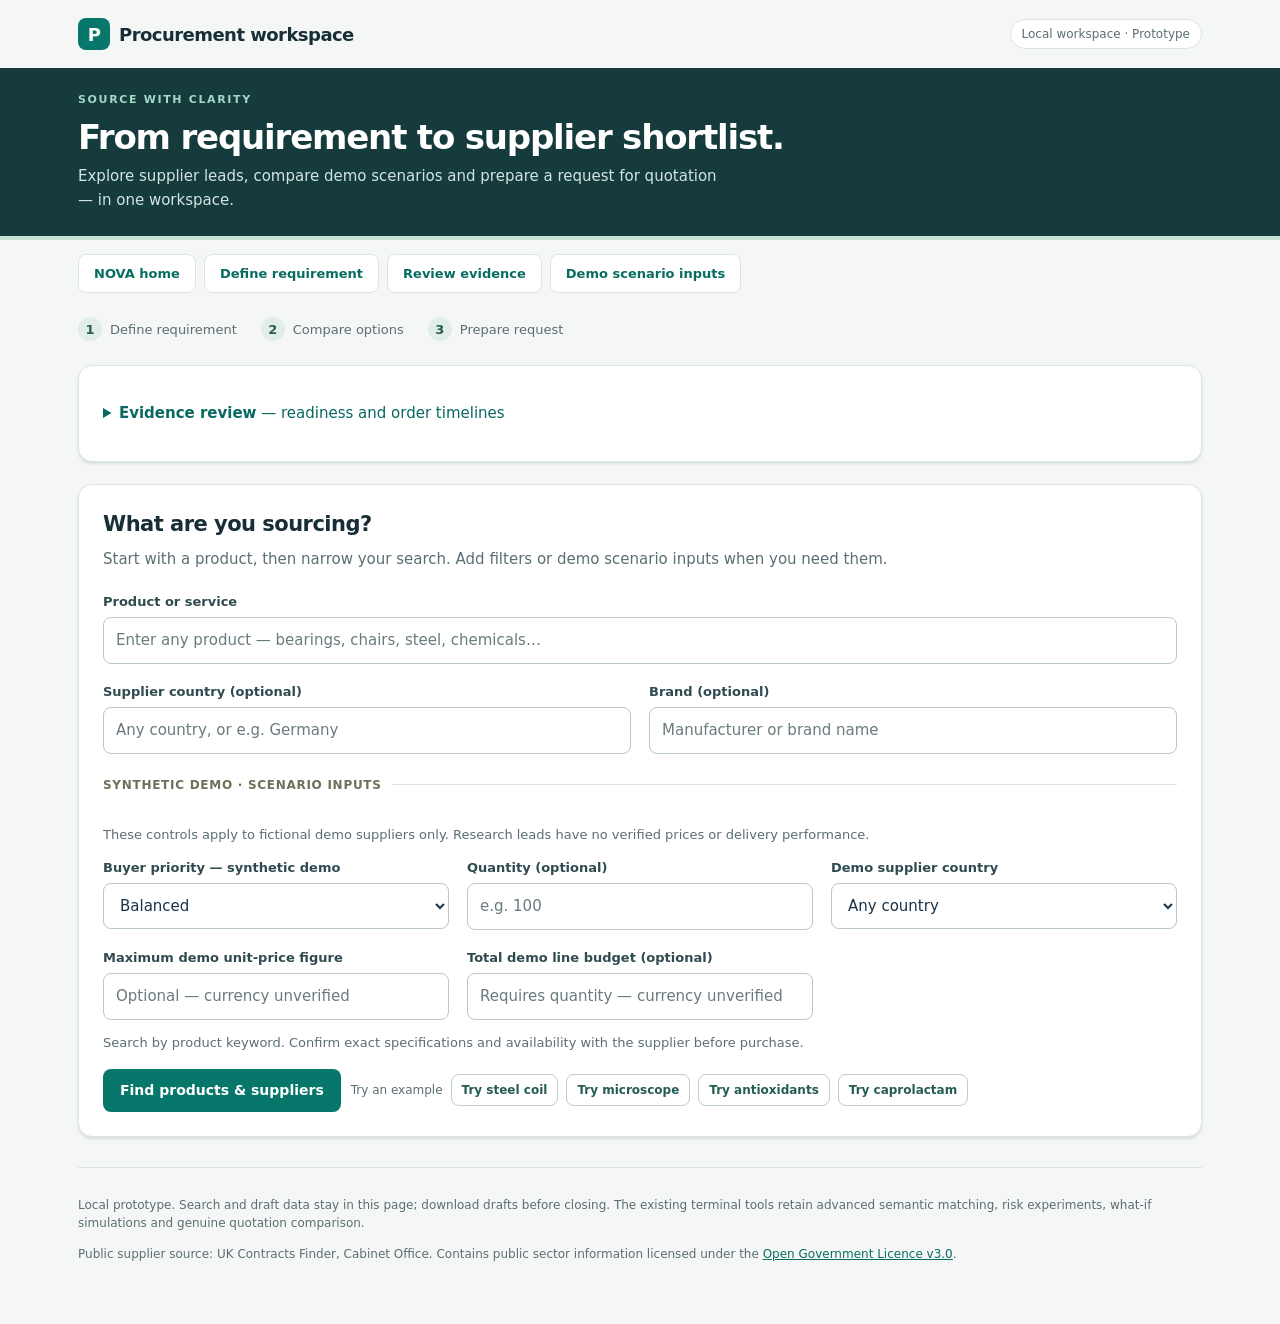
==== commit e7748fb5: "Merge 5a46bd41b3dc571941fb90b8a4588d39df2bc410 into 5722217f7105d67f18a228f77983031d3b2230e6" ====
--- a/ml/procurement_platform.html
+++ b/ml/procurement_platform.html
@@ -1,206 +1,301 @@
-<!doctype html><html lang="en"><head><meta charset="utf-8"><meta name="viewport" content="width=device-width,initial-scale=1"><title>ProcureAI | Procurement workspace</title>
+<!doctype html><html lang="en"><head><meta charset="utf-8"><meta name="viewport" content="width=device-width,initial-scale=1"><title>Procurement workspace</title>
 <style>
-:root{color-scheme:dark;--bg:#050816;--panel:#10162a;--line:#2c3552;--text:#f3f4ff;--soft:#a8b5ce;--cyan:#67e8f9;--purple:#8b5cf6}
-*{box-sizing:border-box}
-body{margin:0;background:radial-gradient(ellipse at 92% 0%,#262151 0,transparent 36rem),radial-gradient(ellipse at 4% 24%,#0d293c 0,transparent 33rem),var(--bg);color:var(--text);font:15px/1.55 system-ui,sans-serif}
-.topbar{position:sticky;top:0;z-index:2;background:#080c1aeb;border-bottom:1px solid var(--line);backdrop-filter:blur(15px)}
-.topbar div{max-width:1180px;margin:auto;padding:14px 24px;display:flex;justify-content:space-between;align-items:center;gap:12px}
-.wordmark{color:var(--text);font-size:19px;font-weight:800;text-decoration:none}.wordmark span{color:var(--cyan)}
-header,main{max-width:1180px;margin:auto;padding:24px}
-header{position:relative;padding-top:64px;padding-bottom:30px;overflow:hidden}
-header>*{position:relative;z-index:1}header::after{content:'';position:absolute;width:195px;aspect-ratio:1;right:8%;top:23px;border:1px solid #a99aff;opacity:.8;border-radius:50%;background:radial-gradient(circle at 33% 24%,#b6fdff 0,transparent 23%),radial-gradient(circle at 74% 70%,#a975f9 0,transparent 54%),radial-gradient(circle at 38% 38%,#11647a,#100d35 64%);box-shadow:inset 0 0 24px #8b5cf6,0 0 65px #8b5cf666;pointer-events:none}
-header p{max-width:37rem;color:var(--soft);margin-bottom:0}h1{font-size:clamp(36px,6vw,68px);line-height:1.06;letter-spacing:-.055em;margin:12px 0}h2{font-size:24px;margin:0 0 16px}h3{font-size:18px;margin:10px 0}.eyebrow{color:var(--cyan);font-size:12px;letter-spacing:.13em;font-weight:750}
-.panel,article{background:linear-gradient(145deg,#151d34ee,#0e1426f2);border:1px solid var(--line);border-radius:18px;padding:24px;margin-bottom:18px}
-.grid,.result-grid{display:grid;grid-template-columns:repeat(3,minmax(0,1fr));gap:16px}.result-grid{grid-template-columns:repeat(2,minmax(0,1fr))}.result-grid article{margin:0;overflow-wrap:anywhere}.wide{grid-column:1/-1}
-label{display:block;font-weight:650;margin-bottom:6px}input,select,textarea,button{font:inherit;border-radius:9px;padding:11px 13px;border:1px solid var(--line)}input,select,textarea{width:100%;background:#090f20;color:var(--text)}input::placeholder,textarea::placeholder{color:#8e9ab4}
-button{background:#6742ca;color:white;border-color:#9e80ff;cursor:pointer;font-weight:650}button:hover{background:#7650db}button.secondary{background:#131e34;color:#dce7ff;border-color:#3d4c70}button.secondary:hover,.tabs button[aria-pressed=true]{background:#30235d;border-color:#a28af1}
-.actions,.tabs{display:flex;flex-wrap:wrap;gap:10px;margin:16px 0 0}.tabs{margin-bottom:16px}.muted,.empty{color:var(--soft);font-size:14px}.note,pre{padding:12px 16px;background:#0c192b;border:1px solid #27415b;border-radius:10px}.note{color:#c0d8ee}.badge{display:inline-block;font-size:12px;font-weight:700;padding:5px 8px;border-radius:6px;background:#123b3b;color:#9af2d8}.demo{background:#372b22;color:#fcd891}.catalog{background:#2b2350;color:#d7c7ff}.metric{font-size:25px;font-weight:750}a,summary{color:var(--cyan);overflow-wrap:anywhere}summary{cursor:pointer}pre{white-space:pre-wrap;overflow-wrap:anywhere}section{scroll-margin-top:75px}.error{color:#ffa7b5}th,td{padding:8px;text-align:left;border-bottom:1px solid var(--line)}footer{margin-top:24px}
-[hidden],#leads,[data-tab="leads"],#coverage{display:none!important}
-:focus-visible{outline:3px solid var(--cyan);outline-offset:3px}
-@media(max-width:900px){header::after{width:130px;right:4%;opacity:.3}}
-@media(max-width:650px){header,main{padding:20px 16px}.topbar div{padding-inline:16px}.panel,article{padding:16px}.grid,.result-grid{grid-template-columns:1fr}header::after{width:80px;top:20px}}
- .links{display:flex;gap:16px;flex-wrap:wrap}.links a,.secondary-link,.primary-link{text-decoration:none}.links a{color:var(--soft)}.links a[aria-current]{color:white;text-decoration:underline;text-underline-offset:5px}.primary-link,.secondary-link{padding:10px 16px;border-radius:8px;background:#6742ca;color:white}.secondary-link{background:#24314e}.topbar .links{justify-content:flex-end}#overview article{margin:0}#overview article p{margin:0;color:var(--soft)}@media(max-width:650px){.topbar div{align-items:flex-start}.links{gap:5px 12px;font-size:13px}} body{--rail:220px;padding-left:var(--rail);min-height:100vh;background:radial-gradient(ellipse at 90% 0%,#382361 0,transparent 31rem),radial-gradient(ellipse at 64% 10%,#093347 0,transparent 25rem),#060b19;font-family:Inter,"Segoe UI",sans-serif}.rail{position:fixed;inset:0 auto 0 0;width:var(--rail);background:linear-gradient(155deg,#131429,#091122 60%,#201936);border-right:1px solid #373653;padding:24px 14px;display:flex;flex-direction:column;z-index:5}.brand{font-weight:750;font-size:23px;color:white;text-decoration:none}.mark{color:#b39aff;text-shadow:0 0 12px #b26eff;font-size:32px;vertical-align:middle}.rail small{display:block;color:#acb7ce;margin:0 0 20px 38px}.rail nav{overflow:auto}.rail nav a{display:flex;align-items:center;gap:12px;color:#dce2f4;text-decoration:none;border:1px solid transparent;border-radius:9px;padding:9px 11px}.rail nav a span{width:17px;color:#b5a7ed}.rail nav a:hover,.rail nav a[aria-current]{background:linear-gradient(110deg,#633598,#223451);border-color:#9475dd}.profile{margin-top:auto;border-top:1px solid #373653;padding:16px 4px 0}.toolbar{padding:10px 3%;display:flex;align-items:center;gap:18px;border-bottom:1px solid #303751;background:#090e1dd9}.toolbar input{max-width:480px;margin:auto}.avatar{border-radius:50%;background:#473171;padding:7px 10px}.menu{display:none}main,header{max-width:1440px;padding:24px 3%}.panel,article{border-radius:14px;background:linear-gradient(130deg,#19203aee,#0b1626 65%,#171a33);border-color:#39415d}.stepbar{display:flex;flex-wrap:wrap;gap:16px;margin-bottom:22px;border-bottom:1px solid #36415d;padding-bottom:14px}.stepbar a{color:#c2c9e2;text-decoration:none}.stepbar a:first-child,.primary-link,button:not(.secondary):not(.menu){background:linear-gradient(110deg,#943ded,#5836ca);border:1px solid #aa7df1;color:white;border-radius:8px;padding:8px 14px}.worklayout{display:grid;grid-template-columns:minmax(0,2.5fr) minmax(210px,1fr);gap:18px}.worklayout aside article{margin-bottom:14px}.worklayout h3{color:#e2d4ff}.grid{grid-template-columns:repeat(2,minmax(0,1fr))}#overview .grid{grid-template-columns:repeat(3,1fr)}header::after{display:none}h1{font-size:clamp(30px,4vw,46px)}header{padding-bottom:0}.landing{padding:64px 5%;position:relative;overflow:hidden;min-height:420px}.landing h1{font-size:clamp(44px,6vw,84px);max-width:680px}.landing em{color:#c58cff;font-style:normal}.cube{float:right;width:clamp(70px,13vw,200px);aspect-ratio:1;border:2px solid #be8dff;transform:rotate(-19deg) skew(7deg);box-shadow:inset 0 0 42px #7533ac,0 0 42px #3c83a8;border-radius:20%;margin:40px 6%}.cube:after{content:'◇';display:grid;place-items:center;height:100%;color:#6be7ff;font-size:70px}.bars{display:grid;gap:10px}meter{width:100%;height:20px}.metric{color:#e1d6ff}.table-wrap{overflow:auto}table{width:100%;border-collapse:collapse}td,th{text-align:left;padding:10px}.rail .brand{white-space:nowrap}@media(max-width:980px){.worklayout{grid-template-columns:1fr}.worklayout aside{display:none}}@media(max-width:720px){body{padding:0}.rail{display:none}.rail.open{display:flex;top:57px;bottom:0}.menu{display:block}.toolbar{position:sticky;top:0;z-index:6}.grid,#overview .grid{grid-template-columns:1fr}.cube{float:none;margin:10px 8px 30px}.landing{padding:30px 22px}}</style></head><body>
-<aside class="rail"><a class="brand" href="#home"><span class="mark">⬡</span> ProcureAI</a><small>Procurement Intelligence</small><nav class="links" style="display:block"><a href="#home"><span aria-hidden="true">◇</span>Home</a><a href="#overview"><span aria-hidden="true">⌂</span>Dashboard</a><a href="#search"><span aria-hidden="true">▱</span>Procurement Workspace</a><a href="#discovery"><span aria-hidden="true">⌕</span>Supplier Discovery</a><a href="#compare"><span aria-hidden="true">⇄</span>Supplier Comparison</a><a href="#quotation"><span aria-hidden="true">▤</span>RFQ Builder</a><a href="#review"><span aria-hidden="true">▣</span>Quotation Review</a><a href="#analytics"><span aria-hidden="true">▥</span>Analytics Lab</a><a href="#scenario"><span aria-hidden="true">⚖</span>What-If Analysis</a><a href="#datasets"><span aria-hidden="true">▦</span>Data Management</a><a href="#settings"><span aria-hidden="true">⚙</span>Settings</a><a href="#assistant"><span aria-hidden="true">✧</span>Procurement Assistant</a></nav><div class="profile">Sanket Kalbhor<br><span class="muted">Procurement Analyst</span></div></aside><div class="toolbar"><button class="menu secondary" aria-label="Toggle navigation">☰</button><form id="global-form" style="flex:1;text-align:center"><input aria-label="Search products" id="global-query" required placeholder="Search products and supplier leads…"></form><span class="avatar">SK</span></div><header id="workspace"><div class="eyebrow">PROCUREMENT WORKSPACE</div><h1>Procurement Workspace</h1><p>Search researched supplier leads, explore products and prepare a quotation request.</p></header>
-<main><section class="panel landing" id="home"><div class="cube" aria-hidden="true"></div><div class="eyebrow">PROCUREAI</div><h1>Procurement<br><em>Intelligence</em></h1><p>Discover suppliers, compare options and prepare a quotation request.</p><div class="actions"><a class="primary-link" href="#overview">Open dashboard →</a><a class="secondary-link" href="#search">Start sourcing</a></div></section>
-<section class="panel" id="review" hidden><h2>Quotation review</h2><p>Compare supplier totals for the same requirement, quantity and currency, including freight and taxes.</p><form id="quote-entry" class="grid"><label>Supplier<input required id="vendor"></label><label>Total payable<input required type="number" min="0.01" step="0.01" id="total"></label><button>Add quote</button></form><p id="quote-status" role="status"></p><ol id="quote-list"></ol><button class="secondary" id="clear-quotes">Clear comparison</button></section>
-<section class="panel" id="scenario" hidden><h2>What-if analysis</h2><form class="grid" id="sim"><label>Base quantity<input required type="number" min="1" value="100" id="base-q"></label><label>Base unit price<input required type="number" min="0.01" step="any" value="100" id="base-p"></label><label>Demand change (%)<input required type="number" min="-100" value="20" id="change-q"></label><label>Price change (%)<input required type="number" min="-100" value="-5" id="change-p"></label><button>Run scenario</button></form><p id="impact" role="status"></p></section>
-<section class="panel" id="datasets" hidden><h2>Data management</h2><div id="sources"></div></section><section class="panel" id="analytics" hidden><h2>Procurement analytics</h2><p>Supplier-item records by country in the synthetic dataset</p><div class="bars" id="bars"></div></section><section class="panel" id="compare" hidden><h2>Supplier comparison</h2><div id="compare-body" class="table-wrap"></div><a href="#search">Change requirement</a></section><section class="panel" id="assistant" hidden><h2>Procurement assistant</h2><p>Search the local catalog for a product and open its supplier matches.</p><form id="assist"><label>Product keyword<input id="assist-q" required></label><button>Find matches</button></form></section><section id="overview" class="panel"><div class="eyebrow">COMMAND CENTER</div><h2>Procurement overview</h2><div class="grid"><article><strong class="metric" id="product-count"></strong><p>Demo products</p></article><article><strong class="metric" id="catalog-count"></strong><p>Public catalog entries</p></article><article><strong class="metric" id="country-count"></strong><p>Demo supplier countries</p></article></div><div class="actions"><a class="primary-link" href="#search">Find suppliers</a><a class="secondary-link" href="#quotation">Draft quotation request</a></div></section>
-<section id="settings" class="panel" hidden><h2>Settings &amp; Data Management</h2><form id="preferences"><div class="grid"><div><label for="default-currency">Default quotation currency</label><input id="default-currency" maxlength="3" pattern="[A-Z]{3}" placeholder="INR"></div><div><label for="default-zone">Delivery timezone</label><input id="default-zone" placeholder="Asia/Kolkata"></div></div><div class="actions"><button>Save defaults</button></div><p id="saved" role="status"></p></form></section>
-<div id="search-view" hidden><p class="note" role="status">Search saved research or discover suppliers worldwide. Web searches open separately; results require review before becoming supplier records.</p><div class="worklayout"><section class="panel" id="requirement"><div class="stepbar"><a href="#search">Requirement details</a><a href="#discovery">Discovery</a><a href="#compare">Comparison</a><a href="#quotation">RFQ</a></div><h2>Requirement Details</h2><form id="search-form"><div class="grid">
-<div class="wide"><label for="product">Product or service</label><input id="product" list="products" required maxlength="200" placeholder="Enter any product — bearings, chairs, steel, chemicals…"><datalist id="products"></datalist></div>
-<div><label for="search-country">Supplier country (optional)</label><input id="search-country" maxlength="100" placeholder="Any country, or e.g. Germany"></div><div><label for="search-brand">Brand (optional)</label><input id="search-brand" maxlength="100" placeholder="Manufacturer or brand name"></div><div><label for="priority">Buyer priority — synthetic demo</label><select id="priority"><option value="balanced">Balanced</option><option value="delivery">Delivery</option><option value="quality">Quality</option><option value="price">Price</option><option value="experience">Experience</option></select></div><div><label for="quantity">Quantity (optional)</label><input id="quantity" type="number" min="0.000001" step="any" placeholder="e.g. 100"></div>
-<div><label for="country">Demo supplier country</label><select id="country"><option value="">Any country</option></select></div>
-<div><label for="budget">Maximum demo unit-price figure</label><input id="budget" type="number" min="0.000001" step="any" placeholder="Optional — currency unverified"></div></div>
-<p class="muted">Search by product keyword. Confirm exact specifications and availability with the supplier before purchase.</p>
-<div class="actions"><button type="submit">Find products</button><button type="button" class="secondary" data-example="Steel Coil (per ton)">Try steel coil</button><button type="button" class="secondary" data-example="microscope">Try microscope</button><button type="button" class="secondary" data-example="antioxidants">Try antioxidants</button><button type="button" class="secondary" data-example="caprolactam">Try caprolactam</button></div></form></section>
-<aside><article><h3>How it works</h3><ol><li>Define requirement</li><li>Discover suppliers</li><li>Compare options</li><li>Request quotations</li></ol></article><article><h3>Tips for better results</h3><p>Specify material, quantity and destination. Confirm availability with the supplier.</p></article></aside></div><section id="web-discovery" class="panel" hidden><h2>Find more suppliers worldwide</h2><p>Search beyond our saved records. Each link opens a new search in your browser for the product, country and brand you entered.</p><div id="web-links" class="actions"></div><p class="muted">External results are not yet checked. A search hit does not confirm stock, brand authorization, price or delivery. Your search terms are shared with the search website when you open a link.</p></section><section id="researched" class="panel" hidden><h2>Researched supplier leads</h2><p class="note">Product keyword matches, not supplier-quality rankings. Prices, MOQ, delivery commitments and delivery risk are unavailable. No quotation received.</p><p id="researched-summary" role="status"></p><div id="researched-cards" class="result-grid"></div></section><section id="results" hidden><h2>Explore your results</h2><p id="summary" role="status" aria-live="polite"></p><div class="tabs"><button type="button" class="secondary" data-tab="leads" aria-pressed="true">Real supplier leads</button><button type="button" class="secondary" data-tab="demo" aria-pressed="false">Demo recommendations</button><button type="button" class="secondary" data-tab="catalog" aria-pressed="false">Public products</button></div>
-<div id="leads"><p class="note">Historical public-award leads, not current quotations. A company on a multi-item award may not have supplied every product described. Search order is not a supplier-quality ranking.</p><p id="coverage" class="muted"></p><div id="lead-cards" class="result-grid"></div><button id="more" type="button" class="secondary" hidden>Show more leads</button></div>
-<div id="demo" hidden><p class="note">Fictional suppliers, prices and performance. Choose your buyer priority above. Delivery uses historical on-time performance, not a delivery-date promise. This screen uses the original matcher's weighted score, not ML risk or semantic matching.</p><p id="weight-summary" class="muted"></p><div class="actions"><button type="button" id="save-baseline">Save current results as original</button></div><p>Save an original, change the budget, country or priority above, then search again to compare. Quantity changes only the historical-size explanation.</p><div id="comparison" style="overflow-x:auto"></div><div id="demo-cards" class="result-grid"></div></div>
-<div id="catalog" hidden><p class="note">40 CATMAT catalog entries, not supplier offers. Original descriptions are Portuguese; five English drafts need independent review. Dataset-specific reuse terms remain unverified.</p><div id="catalog-cards" class="result-grid"></div></div>
-<div class="actions"><button id="start-rfq" type="button">Prepare a quotation request</button></div></section>
-</div><section id="request" class="panel" hidden><h2>Prepare your quotation request</h2><p id="reference" class="muted"></p><form id="rfq-form"><div class="grid">
-<div class="wide"><label for="rfq-product">Requested product</label><input id="rfq-product" required></div>
-<div class="wide"><label for="specs">Exact specifications — review and edit</label><textarea id="specs" rows="3" required placeholder="Material, dimensions, grade and other required details"></textarea></div>
-<div><label for="rfq-quantity">Required quantity</label><input id="rfq-quantity" type="number" min="0.000001" step="any" required></div><div><label for="unit">Purchasing unit</label><input id="unit" required placeholder="each, kg, or defined pack"></div><div><label for="currency">Quotation currency</label><input id="currency" required pattern="[A-Z]{3}" maxlength="3" placeholder="INR, USD, EUR"></div>
-<div><label for="brand">Required brand (optional)</label><input id="brand"></div><div><label for="model">Model / part number (optional)</label><input id="model"></div><div><label for="policy">Substitutions</label><select id="policy"><option value="exact">Exact requirements only</option><option value="alternatives">Alternatives need buyer review</option></select></div>
-<div class="wide"><label for="destination">Delivery country, city and postal code</label><input id="destination" required></div><div><label for="date">Required delivery date</label><input id="date" type="date" required></div><div><label for="zone">Destination timezone</label><input id="zone" required placeholder="Asia/Kolkata"></div></div>
-<p><label><input id="confirm" type="checkbox" required style="width:auto"> I have reviewed the specifications, quantity and purchasing unit.</label></p><p id="rfq-error" class="error" role="alert"></p><button type="submit">Review request draft</button></form>
-<div id="preview" hidden><h3>Your request draft</h3><pre id="draft"></pre><button id="download" type="button">Download request (.txt)</button><p class="muted">Nothing is sent to suppliers. A request is not a quotation or purchase order. Edits require another review before downloading.</p></div></section>
-<footer class="muted"><p>Local prototype. Search and draft data stay in this page; download drafts before closing. The existing terminal tools retain advanced semantic matching, risk experiments, what-if simulations and genuine quotation comparison.</p><p>Public supplier source: UK Contracts Finder, Cabinet Office. Contains public sector information licensed under the <a href="https://www.nationalarchives.gov.uk/doc/open-government-licence/version/3/" target="_blank" rel="noopener noreferrer">Open Government Licence v3.0</a>.</p></footer></main>
-<script id="data" type="application/json">{"demo": [{"supplier_id": "SUP-001", "supplier_name": "Jade Harbor Materials", "supplier_country": "China", "category": "Raw Materials", "item": "Aluminium Sheet (per ton)", "historical_orders": "20", "avg_unit_price": "2606.92", "min_unit_price": "2162.45", "max_unit_price": "3006.42", "avg_quantity": "7.9", "max_historical_quantity": "13", "avg_order_value": "20606.34", "late_delivery_rate": "15.0", "avg_delivery_delay": "0.3", "rejection_rate": "0.0", "on_time_rate": "85.0"}, {"supplier_id": "SUP-001", "supplier_name": "Jade Harbor Materials", "supplier_country": "China", "category": "Raw Materials", "item": "Copper Wire Rod (per ton)", "historical_orders": "17", "avg_unit_price": "9722.89", "min_unit_price": "8017.59", "max_unit_price": "11195.29", "avg_quantity": "2.88", "max_historical_quantity": "5", "avg_order_value": "28325.07", "late_delivery_rate": "11.76", "avg_delivery_delay": "0.12", "rejection_rate": "0.0", "on_time_rate": "88.24"}, {"supplier_id": "SUP-001", "supplier_name": "Jade Harbor Materials", "supplier_country": "China", "category": "Raw Materials", "item": "Polypropylene Resin (per ton)", "historical_orders": "21", "avg_unit_price": "1274.95", "min_unit_price": "1089.15", "max_unit_price": "1447.44", "avg_quantity": "16.57", "max_historical_quantity": "26", "avg_order_value": "21303.21", "late_delivery_rate": "0.0", "avg_delivery_delay": "0.0", "rejection_rate": "0.0", "on_time_rate": "100.0"}, {"supplier_id": "SUP-001", "supplier_name": "Jade Harbor Materials", "supplier_country": "China", "category": "Raw Materials", "item": "Rubber Compound (per ton)", "historical_orders": "23", "avg_unit_price": "1761.5", "min_unit_price": "1543.87", "max_unit_price": "2064.93", "avg_quantity": "8.96", "max_historical_quantity": "15", "avg_order_value": "15606.62", "late_delivery_rate": "8.7", "avg_delivery_delay": "0.22", "rejection_rate": "4.35", "on_time_rate": "91.3"}, {"supplier_id": "SUP-001", "supplier_name": "Jade Harbor Materials", "supplier_country": "China", "category": "Raw Materials", "item": "Steel Coil (per ton)", "historical_orders": "26", "avg_unit_price": "850.89", "min_unit_price": "735.51", "max_unit_price": "1035.11", "avg_quantity": "21.73", "max_historical_quantity": "40", "avg_order_value": "18499.21", "late_delivery_rate": "0.0", "avg_delivery_delay": "0.0", "rejection_rate": "0.0", "on_time_rate": "100.0"}, {"supplier_id": "SUP-002", "supplier_name": "Taegu Alloys", "supplier_country": "South Korea", "category": "Raw Materials", "item": "Aluminium Sheet (per ton)", "historical_orders": "807", "avg_unit_price": "2574.26", "min_unit_price": "2059.53", "max_unit_price": "3193.77", "avg_quantity": "7.47", "max_historical_quantity": "16", "avg_order_value": "19258.1", "late_delivery_rate": "10.16", "avg_delivery_delay": "0.25", "rejection_rate": "1.61", "on_time_rate": "89.84"}, {"supplier_id": "SUP-002", "supplier_name": "Taegu Alloys", "supplier_country": "South Korea", "category": "Raw Materials", "item": "Copper Wire Rod (per ton)", "historical_orders": "861", "avg_unit_price": "9741.91", "min_unit_price": "7461.78", "max_unit_price": "12234.45", "avg_quantity": "2.56", "max_historical_quantity": "6", "avg_order_value": "24960.55", "late_delivery_rate": "12.54", "avg_delivery_delay": "0.29", "rejection_rate": "1.39", "on_time_rate": "87.46"}, {"supplier_id": "SUP-002", "supplier_name": "Taegu Alloys", "supplier_country": "South Korea", "category": "Raw Materials", "item": "Polypropylene Resin (per ton)", "historical_orders": "854", "avg_unit_price": "1256.99", "min_unit_price": "970.42", "max_unit_price": "1580.29", "avg_quantity": "14.61", "max_historical_quantity": "32", "avg_order_value": "18376.15", "late_delivery_rate": "12.3", "avg_delivery_delay": "0.29", "rejection_rate": "1.64", "on_time_rate": "87.7"}, {"supplier_id": "SUP-002", "supplier_name": "Taegu Alloys", "supplier_country": "South Korea", "category": "Raw Materials", "item": "Rubber Compound (per ton)", "historical_orders": "821", "avg_unit_price": "1776.26", "min_unit_price": "1378.11", "max_unit_price": "2188.41", "avg_quantity": "9.49", "max_historical_quantity": "21", "avg_order_value": "16881.64", "late_delivery_rate": "10.35", "avg_delivery_delay": "0.26", "rejection_rate": "1.1", "on_time_rate": "89.65"}, {"supplier_id": "SUP-002", "supplier_name": "Taegu Alloys", "supplier_country": "South Korea", "category": "Raw Materials", "item": "Steel Coil (per ton)", "historical_orders": "829", "avg_unit_price": "853.62", "min_unit_price": "671.8", "max_unit_price": "1061.88", "avg_quantity": "24.47", "max_historical_quantity": "60", "avg_order_value": "20901.09", "late_delivery_rate": "8.81", "avg_delivery_delay": "0.2", "rejection_rate": "1.57", "on_time_rate": "91.19"}, {"supplier_id": "SUP-003", "supplier_name": "Jade Harbor Alloys", "supplier_country": "China", "category": "Raw Materials", "item": "Aluminium Sheet (per ton)", "historical_orders": "96", "avg_unit_price": "2900.81", "min_unit_price": "2396.75", "max_unit_price": "3547.42", "avg_quantity": "7.54", "max_historical_quantity": "18", "avg_order_value": "21847.84", "late_delivery_rate": "14.58", "avg_delivery_delay": "0.42", "rejection_rate": "1.04", "on_time_rate": "85.42"}, {"supplier_id": "SUP-003", "supplier_name": "Jade Harbor Alloys", "supplier_country": "China", "category": "Raw Materials", "item": "Copper Wire Rod (per ton)", "historical_orders": "93", "avg_unit_price": "10892.44", "min_unit_price": "9029.71", "max_unit_price": "12803.01", "avg_quantity": "2.49", "max_historical_quantity": "5", "avg_order_value": "27265.86", "late_delivery_rate": "11.83", "avg_delivery_delay": "0.38", "rejection_rate": "3.23", "on_time_rate": "88.17"}, {"supplier_id": "SUP-003", "supplier_name": "Jade Harbor Alloys", "supplier_country": "China", "category": "Raw Materials", "item": "Polypropylene Resin (per ton)", "historical_orders": "97", "avg_unit_price": "1429.61", "min_unit_price": "1124.09", "max_unit_price": "1700.1", "avg_quantity": "15.85", "max_historical_quantity": "28", "avg_order_value": "22601.1", "late_delivery_rate": "12.37", "avg_delivery_delay": "0.31", "rejection_rate": "2.06", "on_time_rate": "87.63"}, {"supplier_id": "SUP-003", "supplier_name": "Jade Harbor Alloys", "supplier_country": "China", "category": "Raw Materials", "item": "Rubber Compound (per ton)", "historical_orders": "85", "avg_unit_price": "1975.14", "min_unit_price": "1612.13", "max_unit_price": "2389.39", "avg_quantity": "9.71", "max_historical_quantity": "19", "avg_order_value": "19276.19", "late_delivery_rate": "15.29", "avg_delivery_delay": "0.45", "rejection_rate": "1.18", "on_time_rate": "84.71"}, {"supplier_id": "SUP-003", "supplier_name": "Jade Harbor Alloys", "supplier_country": "China", "category": "Raw Materials", "item": "Steel Coil (per ton)", "historical_orders": "85", "avg_unit_price": "959.7", "min_unit_price": "778.2", "max_unit_price": "1118.93", "avg_quantity": "23.58", "max_historical_quantity": "48", "avg_order_value": "22647.79", "late_delivery_rate": "11.76", "avg_delivery_delay": "0.31", "rejection_rate": "1.18", "on_time_rate": "88.24"}, {"supplier_id": "SUP-004", "supplier_name": "Azteca Alloys", "supplier_country": "Mexico", "category": "Raw Materials", "item": "Aluminium Sheet (per ton)", "historical_orders": "13", "avg_unit_price": "2728.07", "min_unit_price": "2391.43", "max_unit_price": "3184.51", "avg_quantity": "8.08", "max_historical_quantity": "13", "avg_order_value": "21897.83", "late_delivery_rate": "0.0", "avg_delivery_delay": "0.0", "rejection_rate": "0.0", "on_time_rate": "100.0"}, {"supplier_id": "SUP-004", "supplier_name": "Azteca Alloys", "supplier_country": "Mexico", "category": "Raw Materials", "item": "Copper Wire Rod (per ton)", "historical_orders": "11", "avg_unit_price": "11122.89", "min_unit_price": "9657.67", "max_unit_price": "12077.01", "avg_quantity": "2.18", "max_historical_quantity": "6", "avg_order_value": "24411.34", "late_delivery_rate": "18.18", "avg_delivery_delay": "0.45", "rejection_rate": "0.0", "on_time_rate": "81.82"}, {"supplier_id": "SUP-004", "supplier_name": "Azteca Alloys", "supplier_country": "Mexico", "category": "Raw Materials", "item": "Polypropylene Resin (per ton)", "historical_orders": "15", "avg_unit_price": "1322.81", "min_unit_price": "1185.08", "max_unit_price": "1686.59", "avg_quantity": "15.13", "max_historical_quantity": "26", "avg_order_value": "19949.47", "late_delivery_rate": "6.67", "avg_delivery_delay": "0.4", "rejection_rate": "0.0", "on_time_rate": "93.33"}, {"supplier_id": "SUP-004", "supplier_name": "Azteca Alloys", "supplier_country": "Mexico", "category": "Raw Materials", "item": "Rubber Compound (per ton)", "historical_orders": "14", "avg_unit_price": "1915.43", "min_unit_price": "1656.19", "max_unit_price": "2156.71", "avg_quantity": "9.79", "max_historical_quantity": "16", "avg_order_value": "18816.36", "late_delivery_rate": "14.29", "avg_delivery_delay": "0.14", "rejection_rate": "0.0", "on_time_rate": "85.71"}, {"supplier_id": "SUP-004", "supplier_name": "Azteca Alloys", "supplier_country": "Mexico", "category": "Raw Materials", "item": "Steel Coil (per ton)", "historical_orders": "14", "avg_unit_price": "937.24", "min_unit_price": "837.21", "max_unit_price": "1107.45", "avg_quantity": "23.64", "max_historical_quantity": "34", "avg_order_value": "22161.26", "late_delivery_rate": "7.14", "avg_delivery_delay": "0.07", "rejection_rate": "0.0", "on_time_rate": "92.86"}, {"supplier_id": "SUP-005", "supplier_name": "Pioneer Resources", "supplier_country": "USA", "category": "Raw Materials", "item": "Aluminium Sheet (per ton)", "historical_orders": "28", "avg_unit_price": "2951.39", "min_unit_price": "2475.3", "max_unit_price": "3376.33", "avg_quantity": "8.04", "max_historical_quantity": "14", "avg_order_value": "23708.16", "late_delivery_rate": "10.71", "avg_delivery_delay": "0.43", "rejection_rate": "0.0", "on_time_rate": "89.29"}, {"supplier_id": "SUP-005", "supplier_name": "Pioneer Resources", "supplier_country": "USA", "category": "Raw Materials", "item": "Copper Wire Rod (per ton)", "historical_orders": "26", "avg_unit_price": "10778.83", "min_unit_price": "9235.36", "max_unit_price": "12620.01", "avg_quantity": "2.35", "max_historical_quantity": "4", "avg_order_value": "25192.01", "late_delivery_rate": "15.38", "avg_delivery_delay": "0.19", "rejection_rate": "0.0", "on_time_rate": "84.62"}, {"supplier_id": "SUP-005", "supplier_name": "Pioneer Resources", "supplier_country": "USA", "category": "Raw Materials", "item": "Polypropylene Resin (per ton)", "historical_orders": "30", "avg_unit_price": "1438.81", "min_unit_price": "1185.64", "max_unit_price": "1590.79", "avg_quantity": "15.2", "max_historical_quantity": "23", "avg_order_value": "21790.49", "late_delivery_rate": "3.33", "avg_delivery_delay": "0.03", "rejection_rate": "0.0", "on_time_rate": "96.67"}, {"supplier_id": "SUP-005", "supplier_name": "Pioneer Resources", "supplier_country": "USA", "category": "Raw Materials", "item": "Rubber Compound (per ton)", "historical_orders": "20", "avg_unit_price": "1999.85", "min_unit_price": "1795.33", "max_unit_price": "2414.35", "avg_quantity": "9.85", "max_historical_quantity": "14", "avg_order_value": "19432.82", "late_delivery_rate": "10.0", "avg_delivery_delay": "0.45", "rejection_rate": "5.0", "on_time_rate": "90.0"}, {"supplier_id": "SUP-005", "supplier_name": "Pioneer Resources", "supplier_country": "USA", "category": "Raw Materials", "item": "Steel Coil (per ton)", "historical_orders": "23", "avg_unit_price": "971.79", "min_unit_price": "802.76", "max_unit_price": "1215.51", "avg_quantity": "27.39", "max_historical_quantity": "43", "avg_order_value": "26559.62", "late_delivery_rate": "26.09", "avg_delivery_delay": "0.65", "rejection_rate": "0.0", "on_time_rate": "73.91"}, {"supplier_id": "SUP-006", "supplier_name": "Adler Metals", "supplier_country": "Germany", "category": "Raw Materials", "item": "Aluminium Sheet (per ton)", "historical_orders": "97", "avg_unit_price": "2962.14", "min_unit_price": "2494.73", "max_unit_price": "3545.07", "avg_quantity": "7.94", "max_historical_quantity": "21", "avg_order_value": "23540.41", "late_delivery_rate": "9.28", "avg_delivery_delay": "0.13", "rejection_rate": "2.06", "on_time_rate": "90.72"}, {"supplier_id": "SUP-006", "supplier_name": "Adler Metals", "supplier_country": "Germany", "category": "Raw Materials", "item": "Copper Wire Rod (per ton)", "historical_orders": "126", "avg_unit_price": "11279.61", "min_unit_price": "8999.24", "max_unit_price": "13558.06", "avg_quantity": "2.59", "max_historical_quantity": "5", "avg_order_value": "28956.46", "late_delivery_rate": "14.29", "avg_delivery_delay": "0.35", "rejection_rate": "3.97", "on_time_rate": "85.71"}, {"supplier_id": "SUP-006", "supplier_name": "Adler Metals", "supplier_country": "Germany", "category": "Raw Materials", "item": "Polypropylene Resin (per ton)", "historical_orders": "119", "avg_unit_price": "1453.65", "min_unit_price": "1179.06", "max_unit_price": "1711.69", "avg_quantity": "14.18", "max_historical_quantity": "27", "avg_order_value": "20788.54", "late_delivery_rate": "11.76", "avg_delivery_delay": "0.31", "rejection_rate": "0.84", "on_time_rate": "88.24"}, {"supplier_id": "SUP-006", "supplier_name": "Adler Metals", "supplier_country": "Germany", "category": "Raw Materials", "item": "Rubber Compound (per ton)", "historical_orders": "124", "avg_unit_price": "2018.56", "min_unit_price": "1655.1", "max_unit_price": "2523.78", "avg_quantity": "9.77", "max_historical_quantity": "19", "avg_order_value": "19823.72", "late_delivery_rate": "15.32", "avg_delivery_delay": "0.32", "rejection_rate": "4.84", "on_time_rate": "84.68"}, {"supplier_id": "SUP-006", "supplier_name": "Adler Metals", "supplier_country": "Germany", "category": "Raw Materials", "item": "Steel Coil (per ton)", "historical_orders": "115", "avg_unit_price": "984.67", "min_unit_price": "800.72", "max_unit_price": "1205.17", "avg_quantity": "23.81", "max_historical_quantity": "41", "avg_order_value": "23517.91", "late_delivery_rate": "12.17", "avg_delivery_delay": "0.29", "rejection_rate": "1.74", "on_time_rate": "87.83"}, {"supplier_id": "SUP-007", "supplier_name": "Cascade Materials", "supplier_country": "USA", "category": "Raw Materials", "item": "Aluminium Sheet (per ton)", "historical_orders": "4", "avg_unit_price": "2298.38", "min_unit_price": "2151.12", "max_unit_price": "2549.49", "avg_quantity": "8.75", "max_historical_quantity": "14", "avg_order_value": "20074.36", "late_delivery_rate": "0.0", "avg_delivery_delay": "0.0", "rejection_rate": "0.0", "on_time_rate": "100.0"}, {"supplier_id": "SUP-007", "supplier_name": "Cascade Materials", "supplier_country": "USA", "category": "Raw Materials", "item": "Copper Wire Rod (per ton)", "historical_orders": "10", "avg_unit_price": "9738.26", "min_unit_price": "8285.62", "max_unit_price": "11513.43", "avg_quantity": "2.1", "max_historical_quantity": "4", "avg_order_value": "20028.71", "late_delivery_rate": "0.0", "avg_delivery_delay": "0.0", "rejection_rate": "0.0", "on_time_rate": "100.0"}, {"supplier_id": "SUP-007", "supplier_name": "Cascade Materials", "supplier_country": "USA", "category": "Raw Materials", "item": "Polypropylene Resin (per ton)", "historical_orders": "7", "avg_unit_price": "1200.35", "min_unit_price": "1049.4", "max_unit_price": "1391.49", "avg_quantity": "17.57", "max_historical_quantity": "24", "avg_order_value": "21259.47", "late_delivery_rate": "0.0", "avg_delivery_delay": "0.0", "rejection_rate": "0.0", "on_time_rate": "100.0"}, {"supplier_id": "SUP-007", "supplier_name": "Cascade Materials", "supplier_country": "USA", "category": "Raw Materials", "item": "Rubber Compound (per ton)", "historical_orders": "8", "avg_unit_price": "1739.43", "min_unit_price": "1638.38", "max_unit_price": "2038.29", "avg_quantity": "11.38", "max_historical_quantity": "14", "avg_order_value": "19924.15", "late_delivery_rate": "12.5", "avg_delivery_delay": "0.38", "rejection_rate": "0.0", "on_time_rate": "87.5"}, {"supplier_id": "SUP-007", "supplier_name": "Cascade Materials", "supplier_country": "USA", "category": "Raw Materials", "item": "Steel Coil (per ton)", "historical_orders": "9", "avg_unit_price": "921.44", "min_unit_price": "719.62", "max_unit_price": "1082.2", "avg_quantity": "25.56", "max_historical_quantity": "35", "avg_order_value": "23755.25", "late_delivery_rate": "22.22", "avg_delivery_delay": "0.56", "rejection_rate": "0.0", "on_time_rate": "77.78"}, {"supplier_id": "SUP-008", "supplier_name": "Fujikawa Resources", "supplier_country": "Japan", "category": "Raw Materials", "item": "Aluminium Sheet (per ton)", "historical_orders": "132", "avg_unit_price": "2638.2", "min_unit_price": "1689.61", "max_unit_price": "3838.38", "avg_quantity": "7.3", "max_historical_quantity": "16", "avg_order_value": "18967.39", "late_delivery_rate": "98.48", "avg_delivery_delay": "10.58", "rejection_rate": "13.64", "on_time_rate": "1.52"}, {"supplier_id": "SUP-008", "supplier_name": "Fujikawa Resources", "supplier_country": "Japan", "category": "Raw Materials", "item": "Copper Wire Rod (per ton)", "historical_orders": "137", "avg_unit_price": "10128.68", "min_unit_price": "7160.49", "max_unit_price": "14181.7", "avg_quantity": "2.54", "max_historical_quantity": "5", "avg_order_value": "25755.06", "late_delivery_rate": "95.62", "avg_delivery_delay": "10.53", "rejection_rate": "5.11", "on_time_rate": "4.38"}, {"supplier_id": "SUP-008", "supplier_name": "Fujikawa Resources", "supplier_country": "Japan", "category": "Raw Materials", "item": "Polypropylene Resin (per ton)", "historical_orders": "128", "avg_unit_price": "1282.51", "min_unit_price": "831.37", "max_unit_price": "1797.2", "avg_quantity": "13.74", "max_historical_quantity": "25", "avg_order_value": "17775.8", "late_delivery_rate": "94.53", "avg_delivery_delay": "11.02", "rejection_rate": "10.94", "on_time_rate": "5.47"}, {"supplier_id": "SUP-008", "supplier_name": "Fujikawa Resources", "supplier_country": "Japan", "category": "Raw Materials", "item": "Rubber Compound (per ton)", "historical_orders": "112", "avg_unit_price": "1840.31", "min_unit_price": "1252.78", "max_unit_price": "2661.44", "avg_quantity": "9.81", "max_historical_quantity": "25", "avg_order_value": "18052.22", "late_delivery_rate": "96.43", "avg_delivery_delay": "10.79", "rejection_rate": "16.07", "on_time_rate": "3.57"}, {"supplier_id": "SUP-008", "supplier_name": "Fujikawa Resources", "supplier_country": "Japan", "category": "Raw Materials", "item": "Steel Coil (per ton)", "historical_orders": "128", "avg_unit_price": "882.93", "min_unit_price": "497.11", "max_unit_price": "1391.58", "avg_quantity": "23.52", "max_historical_quantity": "46", "avg_order_value": "20788.22", "late_delivery_rate": "94.53", "avg_delivery_delay": "10.59", "rejection_rate": "11.72", "on_time_rate": "5.47"}, {"supplier_id": "SUP-009", "supplier_name": "Schwarzwald Metals", "supplier_country": "Germany", "category": "Raw Materials", "item": "Aluminium Sheet (per ton)", "historical_orders": "37", "avg_unit_price": "2615.36", "min_unit_price": "2146.38", "max_unit_price": "3080.35", "avg_quantity": "7.51", "max_historical_quantity": "15", "avg_order_value": "19659.35", "late_delivery_rate": "13.51", "avg_delivery_delay": "0.35", "rejection_rate": "2.7", "on_time_rate": "86.49"}, {"supplier_id": "SUP-009", "supplier_name": "Schwarzwald Metals", "supplier_country": "Germany", "category": "Raw Materials", "item": "Copper Wire Rod (per ton)", "historical_orders": "56", "avg_unit_price": "9727.42", "min_unit_price": "8104.3", "max_unit_price": "11408.18", "avg_quantity": "2.52", "max_historical_quantity": "6", "avg_order_value": "24609.94", "late_delivery_rate": "10.71", "avg_delivery_delay": "0.29", "rejection_rate": "0.0", "on_time_rate": "89.29"}, {"supplier_id": "SUP-009", "supplier_name": "Schwarzwald Metals", "supplier_country": "Germany", "category": "Raw Materials", "item": "Polypropylene Resin (per ton)", "historical_orders": "43", "avg_unit_price": "1262.36", "min_unit_price": "1098.5", "max_unit_price": "1504.11", "avg_quantity": "13.74", "max_historical_quantity": "22", "avg_order_value": "17406.55", "late_delivery_rate": "2.33", "avg_delivery_delay": "0.14", "rejection_rate": "2.33", "on_time_rate": "97.67"}, {"supplier_id": "SUP-009", "supplier_name": "Schwarzwald Metals", "supplier_country": "Germany", "category": "Raw Materials", "item": "Rubber Compound (per ton)", "historical_orders": "49", "avg_unit_price": "1788.19", "min_unit_price": "1435.11", "max_unit_price": "2030.66", "avg_quantity": "9.45", "max_historical_quantity": "18", "avg_order_value": "16921.97", "late_delivery_rate": "12.24", "avg_delivery_delay": "0.14", "rejection_rate": "0.0", "on_time_rate": "87.76"}, {"supplier_id": "SUP-009", "supplier_name": "Schwarzwald Metals", "supplier_country": "Germany", "category": "Raw Materials", "item": "Steel Coil (per ton)", "historical_orders": "41", "avg_unit_price": "878.11", "min_unit_price": "730.63", "max_unit_price": "1040.63", "avg_quantity": "24.32", "max_historical_quantity": "45", "avg_order_value": "21101.01", "late_delivery_rate": "9.76", "avg_delivery_delay": "0.17", "rejection_rate": "0.0", "on_time_rate": "90.24"}, {"supplier_id": "SUP-010", "supplier_name": "Pacific Rim Materials", "supplier_country": "China", "category": "Raw Materials", "item": "Aluminium Sheet (per ton)", "historical_orders": "24", "avg_unit_price": "2765.21", "min_unit_price": "2398.39", "max_unit_price": "3167.23", "avg_quantity": "7.38", "max_historical_quantity": "12", "avg_order_value": "20323.21", "late_delivery_rate": "16.67", "avg_delivery_delay": "0.21", "rejection_rate": "0.0", "on_time_rate": "83.33"}, {"supplier_id": "SUP-010", "supplier_name": "Pacific Rim Materials", "supplier_country": "China", "category": "Raw Materials", "item": "Copper Wire Rod (per ton)", "historical_orders": "30", "avg_unit_price": "10432.09", "min_unit_price": "8616.92", "max_unit_price": "12320.67", "avg_quantity": "2.77", "max_historical_quantity": "5", "avg_order_value": "28477.29", "late_delivery_rate": "16.67", "avg_delivery_delay": "0.27", "rejection_rate": "0.0", "on_time_rate": "83.33"}, {"supplier_id": "SUP-010", "supplier_name": "Pacific Rim Materials", "supplier_country": "China", "category": "Raw Materials", "item": "Polypropylene Resin (per ton)", "historical_orders": "19", "avg_unit_price": "1395.95", "min_unit_price": "1106.06", "max_unit_price": "1602.12", "avg_quantity": "14.11", "max_historical_quantity": "25", "avg_order_value": "20042.57", "late_delivery_rate": "5.26", "avg_delivery_delay": "0.05", "rejection_rate": "0.0", "on_time_rate": "94.74"}, {"supplier_id": "SUP-010", "supplier_name": "Pacific Rim Materials", "supplier_country": "China", "category": "Raw Materials", "item": "Rubber Compound (per ton)", "historical_orders": "29", "avg_unit_price": "1935.9", "min_unit_price": "1619.28", "max_unit_price": "2241.5", "avg_quantity": "9.86", "max_historical_quantity": "21", "avg_order_value": "18961.2", "late_delivery_rate": "6.9", "avg_delivery_delay": "0.1", "rejection_rate": "0.0", "on_time_rate": "93.1"}, {"supplier_id": "SUP-010", "supplier_name": "Pacific Rim Materials", "supplier_country": "China", "category": "Raw Materials", "item": "Steel Coil (per ton)", "historical_orders": "26", "avg_unit_price": "891.6", "min_unit_price": "695.06", "max_unit_price": "1025.13", "avg_quantity": "22.73", "max_historical_quantity": "44", "avg_order_value": "20061.96", "late_delivery_rate": "3.85", "avg_delivery_delay": "0.12", "rejection_rate": "0.0", "on_time_rate": "96.15"}, {"supplier_id": "SUP-011", "supplier_name": "Azteca Pack Solutions", "supplier_country": "Mexico", "category": "Packaging", "item": "Bubble Wrap Rolls", "historical_orders": "3", "avg_unit_price": "31.98", "min_unit_price": "29.89", "max_unit_price": "34.62", "avg_quantity": "73.67", "max_historical_quantity": "95", "avg_order_value": "2330.76", "late_delivery_rate": "0.0", "avg_delivery_delay": "0.0", "rejection_rate": "0.0", "on_time_rate": "100.0"}, {"supplier_id": "SUP-011", "supplier_name": "Azteca Pack Solutions", "supplier_country": "Mexico", "category": "Packaging", "item": "Corrugated Boxes (per 1000)", "historical_orders": "1", "avg_unit_price": "784.3", "min_unit_price": "784.3", "max_unit_price": "784.3", "avg_quantity": "9.0", "max_historical_quantity": "9", "avg_order_value": "7058.7", "late_delivery_rate": "0.0", "avg_delivery_delay": "0.0", "rejection_rate": "0.0", "on_time_rate": "100.0"}, {"supplier_id": "SUP-011", "supplier_name": "Azteca Pack Solutions", "supplier_country": "Mexico", "category": "Packaging", "item": "Wooden Pallets", "historical_orders": "1", "avg_unit_price": "15.55", "min_unit_price": "15.55", "max_unit_price": "15.55", "avg_quantity": "165.0", "max_historical_quantity": "165", "avg_order_value": "2565.75", "late_delivery_rate": "100.0", "avg_delivery_delay": "1.0", "rejection_rate": "0.0", "on_time_rate": "0.0"}, {"supplier_id": "SUP-012", "supplier_name": "Del Norte Containers", "supplier_country": "Mexico", "category": "Packaging", "item": "Bubble Wrap Rolls", "historical_orders": "8", "avg_unit_price": "30.74", "min_unit_price": "28.64", "max_unit_price": "32.88", "avg_quantity": "85.62", "max_historical_quantity": "128", "avg_order_value": "2612.1", "late_delivery_rate": "12.5", "avg_delivery_delay": "0.38", "rejection_rate": "0.0", "on_time_rate": "87.5"}, {"supplier_id": "SUP-012", "supplier_name": "Del Norte Containers", "supplier_country": "Mexico", "category": "Packaging", "item": "Corrugated Boxes (per 1000)", "historical_orders": "5", "avg_unit_price": "781.71", "min_unit_price": "750.32", "max_unit_price": "828.89", "avg_quantity": "11.6", "max_historical_quantity": "18", "avg_order_value": "9128.77", "late_delivery_rate": "20.0", "avg_delivery_delay": "0.2", "rejection_rate": "0.0", "on_time_rate": "80.0"}, {"supplier_id": "SUP-012", "supplier_name": "Del Norte Containers", "supplier_country": "Mexico", "category": "Packaging", "item": "Printed Labels (per 1000)", "historical_orders": "5", "avg_unit_price": "47.36", "min_unit_price": "45.99", "max_unit_price": "48.71", "avg_quantity": "51.4", "max_historical_quantity": "72", "avg_order_value": "2440.61", "late_delivery_rate": "0.0", "avg_delivery_delay": "0.0", "rejection_rate": "20.0", "on_time_rate": "100.0"}, {"supplier_id": "SUP-012", "supplier_name": "Del Norte Containers", "supplier_country": "Mexico", "category": "Packaging", "item": "Stretch Film Rolls", "historical_orders": "3", "avg_unit_price": "44.49", "min_unit_price": "39.88", "max_unit_price": "49.9", "avg_quantity": "96.67", "max_historical_quantity": "135", "avg_order_value": "4246.29", "late_delivery_rate": "0.0", "avg_delivery_delay": "0.0", "rejection_rate": "0.0", "on_time_rate": "100.0"}, {"supplier_id": "SUP-013", "supplier_name": "Frontier Packaging", "supplier_country": "USA", "category": "Packaging", "item": "Corrugated Boxes (per 1000)", "historical_orders": "2", "avg_unit_price": "824.12", "min_unit_price": "815.8", "max_unit_price": "832.44", "avg_quantity": "12.5", "max_historical_quantity": "14", "avg_order_value": "10289.02", "late_delivery_rate": "50.0", "avg_delivery_delay": "1.0", "rejection_rate": "0.0", "on_time_rate": "50.0"}, {"supplier_id": "SUP-013", "supplier_name": "Frontier Packaging", "supplier_country": "USA", "category": "Packaging", "item": "Printed Labels (per 1000)", "historical_orders": "2", "avg_unit_price": "51.66", "min_unit_price": "49.15", "max_unit_price": "54.18", "avg_quantity": "48.5", "max_historical_quantity": "49", "avg_order_value": "2507.01", "late_delivery_rate": "0.0", "avg_delivery_delay": "0.0", "rejection_rate": "0.0", "on_time_rate": "100.0"}, {"supplier_id": "SUP-013", "supplier_name": "Frontier Packaging", "supplier_country": "USA", "category": "Packaging", "item": "Stretch Film Rolls", "historical_orders": "1", "avg_unit_price": "49.53", "min_unit_price": "49.53", "max_unit_price": "49.53", "avg_quantity": "66.0", "max_historical_quantity": "66", "avg_order_value": "3268.98", "late_delivery_rate": "0.0", "avg_delivery_delay": "0.0", "rejection_rate": "0.0", "on_time_rate": "100.0"}, {"supplier_id": "SUP-013", "supplier_name": "Frontier Packaging", "supplier_country": "USA", "category": "Packaging", "item": "Wooden Pallets", "historical_orders": "1", "avg_unit_price": "15.33", "min_unit_price": "15.33", "max_unit_price": "15.33", "avg_quantity": "322.0", "max_historical_quantity": "322", "avg_order_value": "4936.26", "late_delivery_rate": "0.0", "avg_delivery_delay": "0.0", "rejection_rate": "0.0", "on_time_rate": "100.0"}, {"supplier_id": "SUP-014", "supplier_name": "Fujikawa Pack Solutions", "supplier_country": "Japan", "category": "Packaging", "item": "Bubble Wrap Rolls", "historical_orders": "5", "avg_unit_price": "27.98", "min_unit_price": "26.48", "max_unit_price": "29.12", "avg_quantity": "69.6", "max_historical_quantity": "121", "avg_order_value": "1933.18", "late_delivery_rate": "20.0", "avg_delivery_delay": "2.4", "rejection_rate": "0.0", "on_time_rate": "80.0"}, {"supplier_id": "SUP-014", "supplier_name": "Fujikawa Pack Solutions", "supplier_country": "Japan", "category": "Packaging", "item": "Corrugated Boxes (per 1000)", "historical_orders": "2", "avg_unit_price": "749.94", "min_unit_price": "742.78", "max_unit_price": "757.1", "avg_quantity": "14.0", "max_historical_quantity": "17", "avg_order_value": "10477.68", "late_delivery_rate": "0.0", "avg_delivery_delay": "0.0", "rejection_rate": "0.0", "on_time_rate": "100.0"}, {"supplier_id": "SUP-014", "supplier_name": "Fujikawa Pack Solutions", "supplier_country": "Japan", "category": "Packaging", "item": "Printed Labels (per 1000)", "historical_orders": "6", "avg_unit_price": "47.6", "min_unit_price": "44.61", "max_unit_price": "50.77", "avg_quantity": "46.17", "max_historical_quantity": "60", "avg_order_value": "2216.46", "late_delivery_rate": "16.67", "avg_delivery_delay": "0.17", "rejection_rate": "0.0", "on_time_rate": "83.33"}, {"supplier_id": "SUP-014", "supplier_name": "Fujikawa Pack Solutions", "supplier_country": "Japan", "category": "Packaging", "item": "Stretch Film Rolls", "historical_orders": "10", "avg_unit_price": "42.22", "min_unit_price": "38.32", "max_unit_price": "45.59", "avg_quantity": "125.5", "max_historical_quantity": "185", "avg_order_value": "5312.38", "late_delivery_rate": "0.0", "avg_delivery_delay": "0.0", "rejection_rate": "0.0", "on_time_rate": "100.0"}, {"supplier_id": "SUP-014", "supplier_name": "Fujikawa Pack Solutions", "supplier_country": "Japan", "category": "Packaging", "item": "Wooden Pallets", "historical_orders": "7", "avg_unit_price": "15.62", "min_unit_price": "14.24", "max_unit_price": "17.43", "avg_quantity": "246.43", "max_historical_quantity": "467", "avg_order_value": "3748.97", "late_delivery_rate": "14.29", "avg_delivery_delay": "0.43", "rejection_rate": "0.0", "on_time_rate": "85.71"}, {"supplier_id": "SUP-015", "supplier_name": "Bharat Packaging", "supplier_country": "India", "category": "Packaging", "item": "Bubble Wrap Rolls", "historical_orders": "1", "avg_unit_price": "27.22", "min_unit_price": "27.22", "max_unit_price": "27.22", "avg_quantity": "78.0", "max_historical_quantity": "78", "avg_order_value": "2123.16", "late_delivery_rate": "0.0", "avg_delivery_delay": "0.0", "rejection_rate": "0.0", "on_time_rate": "100.0"}, {"supplier_id": "SUP-015", "supplier_name": "Bharat Packaging", "supplier_country": "India", "category": "Packaging", "item": "Corrugated Boxes (per 1000)", "historical_orders": "1", "avg_unit_price": "727.27", "min_unit_price": "727.27", "max_unit_price": "727.27", "avg_quantity": "12.0", "max_historical_quantity": "12", "avg_order_value": "8727.24", "late_delivery_rate": "0.0", "avg_delivery_delay": "0.0", "rejection_rate": "0.0", "on_time_rate": "100.0"}, {"supplier_id": "SUP-015", "supplier_name": "Bharat Packaging", "supplier_country": "India", "category": "Packaging", "item": "Stretch Film Rolls", "historical_orders": "3", "avg_unit_price": "44.21", "min_unit_price": "42.39", "max_unit_price": "45.49", "avg_quantity": "114.0", "max_historical_quantity": "167", "avg_order_value": "4996.54", "late_delivery_rate": "66.67", "avg_delivery_delay": "1.0", "rejection_rate": "0.0", "on_time_rate": "33.33"}, {"supplier_id": "SUP-015", "supplier_name": "Bharat Packaging", "supplier_country": "India", "category": "Packaging", "item": "Wooden Pallets", "historical_orders": "3", "avg_unit_price": "16.86", "min_unit_price": "14.86", "max_unit_price": "19.58", "avg_quantity": "266.33", "max_historical_quantity": "367", "avg_order_value": "4460.81", "late_delivery_rate": "33.33", "avg_delivery_delay": "0.33", "rejection_rate": "0.0", "on_time_rate": "66.67"}, {"supplier_id": "SUP-016", "supplier_name": "Great Wall Containers", "supplier_country": "China", "category": "Packaging", "item": "Bubble Wrap Rolls", "historical_orders": "1116", "avg_unit_price": "29.78", "min_unit_price": "25.21", "max_unit_price": "35.28", "avg_quantity": "87.85", "max_historical_quantity": "191", "avg_order_value": "2614.3", "late_delivery_rate": "9.59", "avg_delivery_delay": "0.26", "rejection_rate": "1.43", "on_time_rate": "90.41"}, {"supplier_id": "SUP-016", "supplier_name": "Great Wall Containers", "supplier_country": "China", "category": "Packaging", "item": "Corrugated Boxes (per 1000)", "historical_orders": "1060", "avg_unit_price": "712.55", "min_unit_price": "571.74", "max_unit_price": "854.69", "avg_quantity": "11.57", "max_historical_quantity": "24", "avg_order_value": "8255.34", "late_delivery_rate": "9.72", "avg_delivery_delay": "0.26", "rejection_rate": "1.42", "on_time_rate": "90.28"}, {"supplier_id": "SUP-016", "supplier_name": "Great Wall Containers", "supplier_country": "China", "category": "Packaging", "item": "Printed Labels (per 1000)", "historical_orders": "1123", "avg_unit_price": "48.12", "min_unit_price": "40.5", "max_unit_price": "56.85", "avg_quantity": "59.34", "max_historical_quantity": "142", "avg_order_value": "2853.53", "late_delivery_rate": "9.97", "avg_delivery_delay": "0.26", "rejection_rate": "1.87", "on_time_rate": "90.03"}, {"supplier_id": "SUP-016", "supplier_name": "Great Wall Containers", "supplier_country": "China", "category": "Packaging", "item": "Stretch Film Rolls", "historical_orders": "1025", "avg_unit_price": "43.5", "min_unit_price": "35.92", "max_unit_price": "52.46", "avg_quantity": "121.31", "max_historical_quantity": "258", "avg_order_value": "5276.4", "late_delivery_rate": "10.24", "avg_delivery_delay": "0.27", "rejection_rate": "1.46", "on_time_rate": "89.76"}, {"supplier_id": "SUP-016", "supplier_name": "Great Wall Containers", "supplier_country": "China", "category": "Packaging", "item": "Wooden Pallets", "historical_orders": "1060", "avg_unit_price": "16.57", "min_unit_price": "13.66", "max_unit_price": "20.11", "avg_quantity": "249.9", "max_historical_quantity": "536", "avg_order_value": "4142.59", "late_delivery_rate": "11.23", "avg_delivery_delay": "0.28", "rejection_rate": "1.13", "on_time_rate": "88.77"}, {"supplier_id": "SUP-017", "supplier_name": "Bharat Containers", "supplier_country": "India", "category": "Packaging", "item": "Bubble Wrap Rolls", "historical_orders": "8", "avg_unit_price": "25.96", "min_unit_price": "23.94", "max_unit_price": "28.43", "avg_quantity": "93.25", "max_historical_quantity": "115", "avg_order_value": "2429.07", "late_delivery_rate": "25.0", "avg_delivery_delay": "0.38", "rejection_rate": "0.0", "on_time_rate": "75.0"}, {"supplier_id": "SUP-017", "supplier_name": "Bharat Containers", "supplier_country": "India", "category": "Packaging", "item": "Corrugated Boxes (per 1000)", "historical_orders": "8", "avg_unit_price": "616.06", "min_unit_price": "587.53", "max_unit_price": "646.54", "avg_quantity": "13.75", "max_historical_quantity": "18", "avg_order_value": "8460.24", "late_delivery_rate": "0.0", "avg_delivery_delay": "0.0", "rejection_rate": "0.0", "on_time_rate": "100.0"}, {"supplier_id": "SUP-017", "supplier_name": "Bharat Containers", "supplier_country": "India", "category": "Packaging", "item": "Printed Labels (per 1000)", "historical_orders": "10", "avg_unit_price": "40.7", "min_unit_price": "36.11", "max_unit_price": "45.87", "avg_quantity": "54.1", "max_historical_quantity": "106", "avg_order_value": "2164.45", "late_delivery_rate": "30.0", "avg_delivery_delay": "1.0", "rejection_rate": "10.0", "on_time_rate": "70.0"}, {"supplier_id": "SUP-017", "supplier_name": "Bharat Containers", "supplier_country": "India", "category": "Packaging", "item": "Stretch Film Rolls", "historical_orders": "7", "avg_unit_price": "38.31", "min_unit_price": "35.59", "max_unit_price": "41.99", "avg_quantity": "134.14", "max_historical_quantity": "178", "avg_order_value": "5105.18", "late_delivery_rate": "14.29", "avg_delivery_delay": "0.14", "rejection_rate": "0.0", "on_time_rate": "85.71"}, {"supplier_id": "SUP-017", "supplier_name": "Bharat Containers", "supplier_country": "India", "category": "Packaging", "item": "Wooden Pallets", "historical_orders": "4", "avg_unit_price": "14.38", "min_unit_price": "13.55", "max_unit_price": "15.51", "avg_quantity": "255.5", "max_historical_quantity": "425", "avg_order_value": "3639.71", "late_delivery_rate": "0.0", "avg_delivery_delay": "0.0", "rejection_rate": "0.0", "on_time_rate": "100.0"}, {"supplier_id": "SUP-018", "supplier_name": "Great Wall Packaging", "supplier_country": "China", "category": "Packaging", "item": "Bubble Wrap Rolls", "historical_orders": "21", "avg_unit_price": "31.14", "min_unit_price": "23.61", "max_unit_price": "38.44", "avg_quantity": "86.19", "max_historical_quantity": "186", "avg_order_value": "2713.59", "late_delivery_rate": "95.24", "avg_delivery_delay": "10.95", "rejection_rate": "23.81", "on_time_rate": "4.76"}, {"supplier_id": "SUP-018", "supplier_name": "Great Wall Packaging", "supplier_country": "China", "category": "Packaging", "item": "Corrugated Boxes (per 1000)", "historical_orders": "33", "avg_unit_price": "748.96", "min_unit_price": "576.4", "max_unit_price": "943.6", "avg_quantity": "11.36", "max_historical_quantity": "23", "avg_order_value": "8461.11", "late_delivery_rate": "96.97", "avg_delivery_delay": "10.15", "rejection_rate": "9.09", "on_time_rate": "3.03"}, {"supplier_id": "SUP-018", "supplier_name": "Great Wall Packaging", "supplier_country": "China", "category": "Packaging", "item": "Printed Labels (per 1000)", "historical_orders": "27", "avg_unit_price": "49.28", "min_unit_price": "33.98", "max_unit_price": "61.23", "avg_quantity": "68.15", "max_historical_quantity": "126", "avg_order_value": "3387.08", "late_delivery_rate": "92.59", "avg_delivery_delay": "11.04", "rejection_rate": "18.52", "on_time_rate": "7.41"}, {"supplier_id": "SUP-018", "supplier_name": "Great Wall Packaging", "supplier_country": "China", "category": "Packaging", "item": "Stretch Film Rolls", "historical_orders": "18", "avg_unit_price": "46.14", "min_unit_price": "33.97", "max_unit_price": "59.13", "avg_quantity": "113.5", "max_historical_quantity": "177", "avg_order_value": "5232.38", "late_delivery_rate": "100.0", "avg_delivery_delay": "12.17", "rejection_rate": "16.67", "on_time_rate": "0.0"}, {"supplier_id": "SUP-018", "supplier_name": "Great Wall Packaging", "supplier_country": "China", "category": "Packaging", "item": "Wooden Pallets", "historical_orders": "26", "avg_unit_price": "18.17", "min_unit_price": "12.97", "max_unit_price": "23.79", "avg_quantity": "225.65", "max_historical_quantity": "503", "avg_order_value": "4085.63", "late_delivery_rate": "96.15", "avg_delivery_delay": "8.58", "rejection_rate": "15.38", "on_time_rate": "3.85"}, {"supplier_id": "SUP-019", "supplier_name": "Adler Packaging", "supplier_country": "Germany", "category": "Packaging", "item": "Bubble Wrap Rolls", "historical_orders": "3", "avg_unit_price": "28.0", "min_unit_price": "27.28", "max_unit_price": "28.69", "avg_quantity": "87.33", "max_historical_quantity": "132", "avg_order_value": "2454.02", "late_delivery_rate": "33.33", "avg_delivery_delay": "0.33", "rejection_rate": "0.0", "on_time_rate": "66.67"}, {"supplier_id": "SUP-019", "supplier_name": "Adler Packaging", "supplier_country": "Germany", "category": "Packaging", "item": "Corrugated Boxes (per 1000)", "historical_orders": "12", "avg_unit_price": "694.25", "min_unit_price": "606.56", "max_unit_price": "762.05", "avg_quantity": "11.92", "max_historical_quantity": "18", "avg_order_value": "8346.62", "late_delivery_rate": "25.0", "avg_delivery_delay": "1.0", "rejection_rate": "0.0", "on_time_rate": "75.0"}, {"supplier_id": "SUP-019", "supplier_name": "Adler Packaging", "supplier_country": "Germany", "category": "Packaging", "item": "Printed Labels (per 1000)", "historical_orders": "12", "avg_unit_price": "47.69", "min_unit_price": "42.89", "max_unit_price": "53.57", "avg_quantity": "61.67", "max_historical_quantity": "103", "avg_order_value": "2940.36", "late_delivery_rate": "0.0", "avg_delivery_delay": "0.0", "rejection_rate": "0.0", "on_time_rate": "100.0"}, {"supplier_id": "SUP-019", "supplier_name": "Adler Packaging", "supplier_country": "Germany", "category": "Packaging", "item": "Stretch Film Rolls", "historical_orders": "13", "avg_unit_price": "43.08", "min_unit_price": "40.15", "max_unit_price": "48.43", "avg_quantity": "136.38", "max_historical_quantity": "232", "avg_order_value": "5910.25", "late_delivery_rate": "15.38", "avg_delivery_delay": "0.15", "rejection_rate": "0.0", "on_time_rate": "84.62"}, {"supplier_id": "SUP-019", "supplier_name": "Adler Packaging", "supplier_country": "Germany", "category": "Packaging", "item": "Wooden Pallets", "historical_orders": "7", "avg_unit_price": "16.19", "min_unit_price": "14.96", "max_unit_price": "17.13", "avg_quantity": "290.29", "max_historical_quantity": "417", "avg_order_value": "4660.95", "late_delivery_rate": "28.57", "avg_delivery_delay": "0.71", "rejection_rate": "0.0", "on_time_rate": "71.43"}, {"supplier_id": "SUP-020", "supplier_name": "Pacific Rim Pack Solutions", "supplier_country": "China", "category": "Packaging", "item": "Bubble Wrap Rolls", "historical_orders": "2", "avg_unit_price": "26.16", "min_unit_price": "25.33", "max_unit_price": "26.98", "avg_quantity": "107.5", "max_historical_quantity": "121", "avg_order_value": "2800.52", "late_delivery_rate": "0.0", "avg_delivery_delay": "0.0", "rejection_rate": "0.0", "on_time_rate": "100.0"}, {"supplier_id": "SUP-020", "supplier_name": "Pacific Rim Pack Solutions", "supplier_country": "China", "category": "Packaging", "item": "Corrugated Boxes (per 1000)", "historical_orders": "2", "avg_unit_price": "613.58", "min_unit_price": "596.87", "max_unit_price": "630.29", "avg_quantity": "11.0", "max_historical_quantity": "13", "avg_order_value": "6715.96", "late_delivery_rate": "0.0", "avg_delivery_delay": "0.0", "rejection_rate": "0.0", "on_time_rate": "100.0"}, {"supplier_id": "SUP-020", "supplier_name": "Pacific Rim Pack Solutions", "supplier_country": "China", "category": "Packaging", "item": "Printed Labels (per 1000)", "historical_orders": "2", "avg_unit_price": "44.98", "min_unit_price": "44.56", "max_unit_price": "45.4", "avg_quantity": "28.0", "max_historical_quantity": "50", "avg_order_value": "1268.68", "late_delivery_rate": "0.0", "avg_delivery_delay": "0.0", "rejection_rate": "0.0", "on_time_rate": "100.0"}, {"supplier_id": "SUP-020", "supplier_name": "Pacific Rim Pack Solutions", "supplier_country": "China", "category": "Packaging", "item": "Stretch Film Rolls", "historical_orders": "4", "avg_unit_price": "36.22", "min_unit_price": "34.41", "max_unit_price": "39.62", "avg_quantity": "130.25", "max_historical_quantity": "155", "avg_order_value": "4695.28", "late_delivery_rate": "25.0", "avg_delivery_delay": "0.5", "rejection_rate": "0.0", "on_time_rate": "75.0"}, {"supplier_id": "SUP-020", "supplier_name": "Pacific Rim Pack Solutions", "supplier_country": "China", "category": "Packaging", "item": "Wooden Pallets", "historical_orders": "2", "avg_unit_price": "13.62", "min_unit_price": "13.46", "max_unit_price": "13.78", "avg_quantity": "210.5", "max_historical_quantity": "212", "avg_order_value": "2866.77", "late_delivery_rate": "50.0", "avg_delivery_delay": "3.0", "rejection_rate": "0.0", "on_time_rate": "50.0"}, {"supplier_id": "SUP-021", "supplier_name": "Frontier Pack Solutions", "supplier_country": "USA", "category": "Packaging", "item": "Bubble Wrap Rolls", "historical_orders": "5", "avg_unit_price": "26.81", "min_unit_price": "24.09", "max_unit_price": "31.01", "avg_quantity": "76.0", "max_historical_quantity": "122", "avg_order_value": "2037.94", "late_delivery_rate": "0.0", "avg_delivery_delay": "0.0", "rejection_rate": "0.0", "on_time_rate": "100.0"}, {"supplier_id": "SUP-021", "supplier_name": "Frontier Pack Solutions", "supplier_country": "USA", "category": "Packaging", "item": "Corrugated Boxes (per 1000)", "historical_orders": "4", "avg_unit_price": "617.12", "min_unit_price": "552.26", "max_unit_price": "665.66", "avg_quantity": "10.25", "max_historical_quantity": "13", "avg_order_value": "6285.52", "late_delivery_rate": "0.0", "avg_delivery_delay": "0.0", "rejection_rate": "0.0", "on_time_rate": "100.0"}, {"supplier_id": "SUP-021", "supplier_name": "Frontier Pack Solutions", "supplier_country": "USA", "category": "Packaging", "item": "Printed Labels (per 1000)", "historical_orders": "8", "avg_unit_price": "45.09", "min_unit_price": "41.32", "max_unit_price": "49.85", "avg_quantity": "68.88", "max_historical_quantity": "94", "avg_order_value": "3130.06", "late_delivery_rate": "0.0", "avg_delivery_delay": "0.0", "rejection_rate": "0.0", "on_time_rate": "100.0"}, {"supplier_id": "SUP-021", "supplier_name": "Frontier Pack Solutions", "supplier_country": "USA", "category": "Packaging", "item": "Stretch Film Rolls", "historical_orders": "9", "avg_unit_price": "39.67", "min_unit_price": "36.08", "max_unit_price": "43.71", "avg_quantity": "123.56", "max_historical_quantity": "196", "avg_order_value": "4954.24", "late_delivery_rate": "0.0", "avg_delivery_delay": "0.0", "rejection_rate": "0.0", "on_time_rate": "100.0"}, {"supplier_id": "SUP-021", "supplier_name": "Frontier Pack Solutions", "supplier_country": "USA", "category": "Packaging", "item": "Wooden Pallets", "historical_orders": "5", "avg_unit_price": "14.97", "min_unit_price": "13.77", "max_unit_price": "16.79", "avg_quantity": "305.0", "max_historical_quantity": "380", "avg_order_value": "4588.08", "late_delivery_rate": "0.0", "avg_delivery_delay": "0.0", "rejection_rate": "0.0", "on_time_rate": "100.0"}, {"supplier_id": "SUP-022", "supplier_name": "Redwood Components", "supplier_country": "USA", "category": "Electronics", "item": "Connector Kit CK-8", "historical_orders": "90", "avg_unit_price": "4.89", "min_unit_price": "3.7", "max_unit_price": "6.36", "avg_quantity": "3131.4", "max_historical_quantity": "6096", "avg_order_value": "15251.9", "late_delivery_rate": "17.78", "avg_delivery_delay": "0.51", "rejection_rate": "0.0", "on_time_rate": "82.22"}, {"supplier_id": "SUP-022", "supplier_name": "Redwood Components", "supplier_country": "USA", "category": "Electronics", "item": "Microcontroller MCU-9", "historical_orders": "86", "avg_unit_price": "8.52", "min_unit_price": "6.14", "max_unit_price": "10.83", "avg_quantity": "2565.19", "max_historical_quantity": "4397", "avg_order_value": "21678.64", "late_delivery_rate": "13.95", "avg_delivery_delay": "0.3", "rejection_rate": "2.33", "on_time_rate": "86.05"}, {"supplier_id": "SUP-022", "supplier_name": "Redwood Components", "supplier_country": "USA", "category": "Electronics", "item": "PCB Assembly A-11", "historical_orders": "96", "avg_unit_price": "57.03", "min_unit_price": "43.8", "max_unit_price": "75.69", "avg_quantity": "412.79", "max_historical_quantity": "734", "avg_order_value": "23669.07", "late_delivery_rate": "5.21", "avg_delivery_delay": "0.12", "rejection_rate": "0.0", "on_time_rate": "94.79"}, {"supplier_id": "SUP-022", "supplier_name": "Redwood Components", "supplier_country": "USA", "category": "Electronics", "item": "Power Supply Unit 450W", "historical_orders": "102", "avg_unit_price": "71.48", "min_unit_price": "53.9", "max_unit_price": "92.0", "avg_quantity": "154.14", "max_historical_quantity": "288", "avg_order_value": "11073.26", "late_delivery_rate": "9.8", "avg_delivery_delay": "0.21", "rejection_rate": "0.98", "on_time_rate": "90.2"}, {"supplier_id": "SUP-022", "supplier_name": "Redwood Components", "supplier_country": "USA", "category": "Electronics", "item": "Sensor Module SM-3", "historical_orders": "95", "avg_unit_price": "27.1", "min_unit_price": "19.18", "max_unit_price": "34.58", "avg_quantity": "563.12", "max_historical_quantity": "1050", "avg_order_value": "15214.3", "late_delivery_rate": "12.63", "avg_delivery_delay": "0.25", "rejection_rate": "1.05", "on_time_rate": "87.37"}, {"supplier_id": "SUP-023", "supplier_name": "Schwarzwald Circuits", "supplier_country": "Germany", "category": "Electronics", "item": "Connector Kit CK-8", "historical_orders": "24", "avg_unit_price": "4.49", "min_unit_price": "3.45", "max_unit_price": "5.56", "avg_quantity": "2784.83", "max_historical_quantity": "4443", "avg_order_value": "12568.29", "late_delivery_rate": "20.83", "avg_delivery_delay": "0.67", "rejection_rate": "0.0", "on_time_rate": "79.17"}, {"supplier_id": "SUP-023", "supplier_name": "Schwarzwald Circuits", "supplier_country": "Germany", "category": "Electronics", "item": "Microcontroller MCU-9", "historical_orders": "11", "avg_unit_price": "7.91", "min_unit_price": "6.84", "max_unit_price": "9.26", "avg_quantity": "2608.18", "max_historical_quantity": "3697", "avg_order_value": "20587.13", "late_delivery_rate": "0.0", "avg_delivery_delay": "0.0", "rejection_rate": "9.09", "on_time_rate": "100.0"}, {"supplier_id": "SUP-023", "supplier_name": "Schwarzwald Circuits", "supplier_country": "Germany", "category": "Electronics", "item": "PCB Assembly A-11", "historical_orders": "15", "avg_unit_price": "53.96", "min_unit_price": "42.97", "max_unit_price": "72.61", "avg_quantity": "396.53", "max_historical_quantity": "641", "avg_order_value": "21451.71", "late_delivery_rate": "13.33", "avg_delivery_delay": "0.27", "rejection_rate": "6.67", "on_time_rate": "86.67"}, {"supplier_id": "SUP-023", "supplier_name": "Schwarzwald Circuits", "supplier_country": "Germany", "category": "Electronics", "item": "Power Supply Unit 450W", "historical_orders": "19", "avg_unit_price": "73.21", "min_unit_price": "55.71", "max_unit_price": "87.29", "avg_quantity": "170.53", "max_historical_quantity": "290", "avg_order_value": "12502.88", "late_delivery_rate": "0.0", "avg_delivery_delay": "0.0", "rejection_rate": "0.0", "on_time_rate": "100.0"}, {"supplier_id": "SUP-023", "supplier_name": "Schwarzwald Circuits", "supplier_country": "Germany", "category": "Electronics", "item": "Sensor Module SM-3", "historical_orders": "16", "avg_unit_price": "24.74", "min_unit_price": "20.63", "max_unit_price": "30.55", "avg_quantity": "653.94", "max_historical_quantity": "1004", "avg_order_value": "16174.81", "late_delivery_rate": "12.5", "avg_delivery_delay": "0.31", "rejection_rate": "6.25", "on_time_rate": "87.5"}, {"supplier_id": "SUP-024", "supplier_name": "Sterling Components", "supplier_country": "USA", "category": "Electronics", "item": "Connector Kit CK-8", "historical_orders": "67", "avg_unit_price": "5.28", "min_unit_price": "4.11", "max_unit_price": "7.09", "avg_quantity": "3094.43", "max_historical_quantity": "6943", "avg_order_value": "16487.68", "late_delivery_rate": "17.91", "avg_delivery_delay": "0.55", "rejection_rate": "1.49", "on_time_rate": "82.09"}, {"supplier_id": "SUP-024", "supplier_name": "Sterling Components", "supplier_country": "USA", "category": "Electronics", "item": "Microcontroller MCU-9", "historical_orders": "55", "avg_unit_price": "9.37", "min_unit_price": "7.09", "max_unit_price": "11.45", "avg_quantity": "2425.09", "max_historical_quantity": "4929", "avg_order_value": "22711.82", "late_delivery_rate": "7.27", "avg_delivery_delay": "0.22", "rejection_rate": "0.0", "on_time_rate": "92.73"}, {"supplier_id": "SUP-024", "supplier_name": "Sterling Components", "supplier_country": "USA", "category": "Electronics", "item": "PCB Assembly A-11", "historical_orders": "55", "avg_unit_price": "62.53", "min_unit_price": "47.86", "max_unit_price": "81.17", "avg_quantity": "410.82", "max_historical_quantity": "847", "avg_order_value": "25882.59", "late_delivery_rate": "5.45", "avg_delivery_delay": "0.09", "rejection_rate": "0.0", "on_time_rate": "94.55"}, {"supplier_id": "SUP-024", "supplier_name": "Sterling Components", "supplier_country": "USA", "category": "Electronics", "item": "Power Supply Unit 450W", "historical_orders": "85", "avg_unit_price": "77.92", "min_unit_price": "57.08", "max_unit_price": "100.1", "avg_quantity": "149.25", "max_historical_quantity": "278", "avg_order_value": "11570.57", "late_delivery_rate": "11.76", "avg_delivery_delay": "0.31", "rejection_rate": "1.18", "on_time_rate": "88.24"}, {"supplier_id": "SUP-024", "supplier_name": "Sterling Components", "supplier_country": "USA", "category": "Electronics", "item": "Sensor Module SM-3", "historical_orders": "68", "avg_unit_price": "28.77", "min_unit_price": "21.73", "max_unit_price": "37.38", "avg_quantity": "622.19", "max_historical_quantity": "1038", "avg_order_value": "17786.79", "late_delivery_rate": "11.76", "avg_delivery_delay": "0.31", "rejection_rate": "1.47", "on_time_rate": "88.24"}, {"supplier_id": "SUP-025", "supplier_name": "Cascade Semitech", "supplier_country": "USA", "category": "Electronics", "item": "Connector Kit CK-8", "historical_orders": "159", "avg_unit_price": "5.31", "min_unit_price": "4.0", "max_unit_price": "6.87", "avg_quantity": "2938.18", "max_historical_quantity": "6405", "avg_order_value": "15601.49", "late_delivery_rate": "10.69", "avg_delivery_delay": "0.22", "rejection_rate": "1.89", "on_time_rate": "89.31"}, {"supplier_id": "SUP-025", "supplier_name": "Cascade Semitech", "supplier_country": "USA", "category": "Electronics", "item": "Microcontroller MCU-9", "historical_orders": "192", "avg_unit_price": "9.12", "min_unit_price": "6.73", "max_unit_price": "11.91", "avg_quantity": "2508.78", "max_historical_quantity": "4911", "avg_order_value": "22892.88", "late_delivery_rate": "7.81", "avg_delivery_delay": "0.21", "rejection_rate": "1.04", "on_time_rate": "92.19"}, {"supplier_id": "SUP-025", "supplier_name": "Cascade Semitech", "supplier_country": "USA", "category": "Electronics", "item": "PCB Assembly A-11", "historical_orders": "170", "avg_unit_price": "62.12", "min_unit_price": "46.18", "max_unit_price": "80.29", "avg_quantity": "401.38", "max_historical_quantity": "806", "avg_order_value": "25016.74", "late_delivery_rate": "11.76", "avg_delivery_delay": "0.29", "rejection_rate": "2.94", "on_time_rate": "88.24"}, {"supplier_id": "SUP-025", "supplier_name": "Cascade Semitech", "supplier_country": "USA", "category": "Electronics", "item": "Power Supply Unit 450W", "historical_orders": "169", "avg_unit_price": "79.07", "min_unit_price": "62.94", "max_unit_price": "100.03", "avg_quantity": "154.5", "max_historical_quantity": "286", "avg_order_value": "12231.6", "late_delivery_rate": "8.28", "avg_delivery_delay": "0.21", "rejection_rate": "1.18", "on_time_rate": "91.72"}, {"supplier_id": "SUP-025", "supplier_name": "Cascade Semitech", "supplier_country": "USA", "category": "Electronics", "item": "Sensor Module SM-3", "historical_orders": "165", "avg_unit_price": "29.29", "min_unit_price": "21.64", "max_unit_price": "37.22", "avg_quantity": "581.67", "max_historical_quantity": "1098", "avg_order_value": "17058.65", "late_delivery_rate": "13.94", "avg_delivery_delay": "0.27", "rejection_rate": "0.0", "on_time_rate": "86.06"}, {"supplier_id": "SUP-026", "supplier_name": "Great Wall Circuits", "supplier_country": "China", "category": "Electronics", "item": "Connector Kit CK-8", "historical_orders": "12", "avg_unit_price": "5.17", "min_unit_price": "4.37", "max_unit_price": "6.13", "avg_quantity": "2882.5", "max_historical_quantity": "4732", "avg_order_value": "14811.7", "late_delivery_rate": "16.67", "avg_delivery_delay": "0.33", "rejection_rate": "0.0", "on_time_rate": "83.33"}, {"supplier_id": "SUP-026", "supplier_name": "Great Wall Circuits", "supplier_country": "China", "category": "Electronics", "item": "Microcontroller MCU-9", "historical_orders": "18", "avg_unit_price": "9.44", "min_unit_price": "7.31", "max_unit_price": "11.81", "avg_quantity": "2420.0", "max_historical_quantity": "4949", "avg_order_value": "22804.39", "late_delivery_rate": "16.67", "avg_delivery_delay": "0.39", "rejection_rate": "5.56", "on_time_rate": "83.33"}, {"supplier_id": "SUP-026", "supplier_name": "Great Wall Circuits", "supplier_country": "China", "category": "Electronics", "item": "PCB Assembly A-11", "historical_orders": "14", "avg_unit_price": "63.56", "min_unit_price": "52.21", "max_unit_price": "78.78", "avg_quantity": "410.07", "max_historical_quantity": "615", "avg_order_value": "25798.88", "late_delivery_rate": "14.29", "avg_delivery_delay": "0.29", "rejection_rate": "0.0", "on_time_rate": "85.71"}, {"supplier_id": "SUP-026", "supplier_name": "Great Wall Circuits", "supplier_country": "China", "category": "Electronics", "item": "Power Supply Unit 450W", "historical_orders": "10", "avg_unit_price": "80.45", "min_unit_price": "67.18", "max_unit_price": "95.98", "avg_quantity": "133.4", "max_historical_quantity": "202", "avg_order_value": "10362.45", "late_delivery_rate": "20.0", "avg_delivery_delay": "0.5", "rejection_rate": "0.0", "on_time_rate": "80.0"}, {"supplier_id": "SUP-026", "supplier_name": "Great Wall Circuits", "supplier_country": "China", "category": "Electronics", "item": "Sensor Module SM-3", "historical_orders": "9", "avg_unit_price": "30.18", "min_unit_price": "24.08", "max_unit_price": "36.69", "avg_quantity": "524.78", "max_historical_quantity": "886", "avg_order_value": "15997.98", "late_delivery_rate": "33.33", "avg_delivery_delay": "1.22", "rejection_rate": "0.0", "on_time_rate": "66.67"}, {"supplier_id": "SUP-027", "supplier_name": "Golden Dragon Circuits", "supplier_country": "China", "category": "Electronics", "item": "Connector Kit CK-8", "historical_orders": "13", "avg_unit_price": "5.46", "min_unit_price": "4.61", "max_unit_price": "6.33", "avg_quantity": "2958.69", "max_historical_quantity": "4352", "avg_order_value": "16122.7", "late_delivery_rate": "7.69", "avg_delivery_delay": "0.08", "rejection_rate": "0.0", "on_time_rate": "92.31"}, {"supplier_id": "SUP-027", "supplier_name": "Golden Dragon Circuits", "supplier_country": "China", "category": "Electronics", "item": "Microcontroller MCU-9", "historical_orders": "15", "avg_unit_price": "8.36", "min_unit_price": "7.43", "max_unit_price": "10.45", "avg_quantity": "2534.67", "max_historical_quantity": "4819", "avg_order_value": "21117.14", "late_delivery_rate": "6.67", "avg_delivery_delay": "0.13", "rejection_rate": "0.0", "on_time_rate": "93.33"}, {"supplier_id": "SUP-027", "supplier_name": "Golden Dragon Circuits", "supplier_country": "China", "category": "Electronics", "item": "PCB Assembly A-11", "historical_orders": "19", "avg_unit_price": "59.47", "min_unit_price": "47.81", "max_unit_price": "73.26", "avg_quantity": "387.95", "max_historical_quantity": "794", "avg_order_value": "23148.61", "late_delivery_rate": "5.26", "avg_delivery_delay": "0.05", "rejection_rate": "0.0", "on_time_rate": "94.74"}, {"supplier_id": "SUP-027", "supplier_name": "Golden Dragon Circuits", "supplier_country": "China", "category": "Electronics", "item": "Power Supply Unit 450W", "historical_orders": "13", "avg_unit_price": "76.69", "min_unit_price": "61.57", "max_unit_price": "90.14", "avg_quantity": "122.0", "max_historical_quantity": "230", "avg_order_value": "9361.6", "late_delivery_rate": "0.0", "avg_delivery_delay": "0.0", "rejection_rate": "0.0", "on_time_rate": "100.0"}, {"supplier_id": "SUP-027", "supplier_name": "Golden Dragon Circuits", "supplier_country": "China", "category": "Electronics", "item": "Sensor Module SM-3", "historical_orders": "11", "avg_unit_price": "28.3", "min_unit_price": "23.87", "max_unit_price": "34.08", "avg_quantity": "632.27", "max_historical_quantity": "903", "avg_order_value": "18036.16", "late_delivery_rate": "9.09", "avg_delivery_delay": "0.27", "rejection_rate": "0.0", "on_time_rate": "90.91"}, {"supplier_id": "SUP-028", "supplier_name": "Summit Components", "supplier_country": "USA", "category": "Electronics", "item": "Connector Kit CK-8", "historical_orders": "216", "avg_unit_price": "5.34", "min_unit_price": "4.13", "max_unit_price": "6.97", "avg_quantity": "2929.77", "max_historical_quantity": "6091", "avg_order_value": "15576.3", "late_delivery_rate": "14.35", "avg_delivery_delay": "0.25", "rejection_rate": "2.31", "on_time_rate": "85.65"}, {"supplier_id": "SUP-028", "supplier_name": "Summit Components", "supplier_country": "USA", "category": "Electronics", "item": "Microcontroller MCU-9", "historical_orders": "230", "avg_unit_price": "9.25", "min_unit_price": "7.34", "max_unit_price": "12.01", "avg_quantity": "2554.5", "max_historical_quantity": "5276", "avg_order_value": "23645.12", "late_delivery_rate": "9.13", "avg_delivery_delay": "0.27", "rejection_rate": "0.87", "on_time_rate": "90.87"}, {"supplier_id": "SUP-028", "supplier_name": "Summit Components", "supplier_country": "USA", "category": "Electronics", "item": "PCB Assembly A-11", "historical_orders": "227", "avg_unit_price": "63.32", "min_unit_price": "48.17", "max_unit_price": "80.25", "avg_quantity": "391.09", "max_historical_quantity": "776", "avg_order_value": "24736.6", "late_delivery_rate": "11.01", "avg_delivery_delay": "0.3", "rejection_rate": "0.88", "on_time_rate": "88.99"}, {"supplier_id": "SUP-028", "supplier_name": "Summit Components", "supplier_country": "USA", "category": "Electronics", "item": "Power Supply Unit 450W", "historical_orders": "252", "avg_unit_price": "77.92", "min_unit_price": "59.31", "max_unit_price": "103.01", "avg_quantity": "150.37", "max_historical_quantity": "320", "avg_order_value": "11699.29", "late_delivery_rate": "11.11", "avg_delivery_delay": "0.22", "rejection_rate": "1.19", "on_time_rate": "88.89"}, {"supplier_id": "SUP-028", "supplier_name": "Summit Components", "supplier_country": "USA", "category": "Electronics", "item": "Sensor Module SM-3", "historical_orders": "219", "avg_unit_price": "29.25", "min_unit_price": "21.69", "max_unit_price": "39.48", "avg_quantity": "596.75", "max_historical_quantity": "1295", "avg_order_value": "17535.59", "late_delivery_rate": "10.96", "avg_delivery_delay": "0.24", "rejection_rate": "1.37", "on_time_rate": "89.04"}, {"supplier_id": "SUP-029", "supplier_name": "Great Wall Components", "supplier_country": "China", "category": "Electronics", "item": "Connector Kit CK-8", "historical_orders": "80", "avg_unit_price": "5.22", "min_unit_price": "3.66", "max_unit_price": "7.83", "avg_quantity": "2860.14", "max_historical_quantity": "5757", "avg_order_value": "14835.19", "late_delivery_rate": "97.5", "avg_delivery_delay": "11.62", "rejection_rate": "10.0", "on_time_rate": "2.5"}, {"supplier_id": "SUP-029", "supplier_name": "Great Wall Components", "supplier_country": "China", "category": "Electronics", "item": "Microcontroller MCU-9", "historical_orders": "71", "avg_unit_price": "8.88", "min_unit_price": "5.74", "max_unit_price": "14.57", "avg_quantity": "2488.25", "max_historical_quantity": "4337", "avg_order_value": "22246.61", "late_delivery_rate": "94.37", "avg_delivery_delay": "10.06", "rejection_rate": "12.68", "on_time_rate": "5.63"}, {"supplier_id": "SUP-029", "supplier_name": "Great Wall Components", "supplier_country": "China", "category": "Electronics", "item": "PCB Assembly A-11", "historical_orders": "75", "avg_unit_price": "60.61", "min_unit_price": "38.98", "max_unit_price": "87.58", "avg_quantity": "395.69", "max_historical_quantity": "775", "avg_order_value": "24151.39", "late_delivery_rate": "96.0", "avg_delivery_delay": "10.65", "rejection_rate": "8.0", "on_time_rate": "4.0"}, {"supplier_id": "SUP-029", "supplier_name": "Great Wall Components", "supplier_country": "China", "category": "Electronics", "item": "Power Supply Unit 450W", "historical_orders": "76", "avg_unit_price": "77.09", "min_unit_price": "42.65", "max_unit_price": "104.42", "avg_quantity": "143.32", "max_historical_quantity": "253", "avg_order_value": "11025.07", "late_delivery_rate": "89.47", "avg_delivery_delay": "9.49", "rejection_rate": "13.16", "on_time_rate": "10.53"}, {"supplier_id": "SUP-029", "supplier_name": "Great Wall Components", "supplier_country": "China", "category": "Electronics", "item": "Sensor Module SM-3", "historical_orders": "82", "avg_unit_price": "28.27", "min_unit_price": "17.79", "max_unit_price": "39.97", "avg_quantity": "579.05", "max_historical_quantity": "1269", "avg_order_value": "16228.51", "late_delivery_rate": "95.12", "avg_delivery_delay": "12.07", "rejection_rate": "10.98", "on_time_rate": "4.88"}, {"supplier_id": "SUP-030", "supplier_name": "Sterling Semitech", "supplier_country": "USA", "category": "Electronics", "item": "Connector Kit CK-8", "historical_orders": "4", "avg_unit_price": "4.33", "min_unit_price": "4.0", "max_unit_price": "4.73", "avg_quantity": "2864.75", "max_historical_quantity": "4027", "avg_order_value": "12375.02", "late_delivery_rate": "0.0", "avg_delivery_delay": "0.0", "rejection_rate": "0.0", "on_time_rate": "100.0"}, {"supplier_id": "SUP-030", "supplier_name": "Sterling Semitech", "supplier_country": "USA", "category": "Electronics", "item": "Microcontroller MCU-9", "historical_orders": "6", "avg_unit_price": "8.3", "min_unit_price": "6.79", "max_unit_price": "10.48", "avg_quantity": "1987.17", "max_historical_quantity": "3442", "avg_order_value": "16415.23", "late_delivery_rate": "0.0", "avg_delivery_delay": "0.0", "rejection_rate": "0.0", "on_time_rate": "100.0"}, {"supplier_id": "SUP-030", "supplier_name": "Sterling Semitech", "supplier_country": "USA", "category": "Electronics", "item": "PCB Assembly A-11", "historical_orders": "4", "avg_unit_price": "55.13", "min_unit_price": "49.6", "max_unit_price": "62.71", "avg_quantity": "425.5", "max_historical_quantity": "594", "avg_order_value": "24003.63", "late_delivery_rate": "0.0", "avg_delivery_delay": "0.0", "rejection_rate": "0.0", "on_time_rate": "100.0"}, {"supplier_id": "SUP-030", "supplier_name": "Sterling Semitech", "supplier_country": "USA", "category": "Electronics", "item": "Power Supply Unit 450W", "historical_orders": "3", "avg_unit_price": "80.85", "min_unit_price": "68.93", "max_unit_price": "88.04", "avg_quantity": "188.0", "max_historical_quantity": "281", "avg_order_value": "15687.32", "late_delivery_rate": "33.33", "avg_delivery_delay": "0.33", "rejection_rate": "33.33", "on_time_rate": "66.67"}, {"supplier_id": "SUP-030", "supplier_name": "Sterling Semitech", "supplier_country": "USA", "category": "Electronics", "item": "Sensor Module SM-3", "historical_orders": "4", "avg_unit_price": "26.97", "min_unit_price": "22.7", "max_unit_price": "31.57", "avg_quantity": "546.0", "max_historical_quantity": "723", "avg_order_value": "14803.63", "late_delivery_rate": "25.0", "avg_delivery_delay": "0.25", "rejection_rate": "0.0", "on_time_rate": "75.0"}, {"supplier_id": "SUP-031", "supplier_name": "Hanseatic Circuits", "supplier_country": "Germany", "category": "Electronics", "item": "Microcontroller MCU-9", "historical_orders": "4", "avg_unit_price": "9.52", "min_unit_price": "8.25", "max_unit_price": "10.64", "avg_quantity": "3078.5", "max_historical_quantity": "4434", "avg_order_value": "28956.41", "late_delivery_rate": "0.0", "avg_delivery_delay": "0.0", "rejection_rate": "0.0", "on_time_rate": "100.0"}, {"supplier_id": "SUP-031", "supplier_name": "Hanseatic Circuits", "supplier_country": "Germany", "category": "Electronics", "item": "PCB Assembly A-11", "historical_orders": "3", "avg_unit_price": "63.51", "min_unit_price": "52.24", "max_unit_price": "73.39", "avg_quantity": "283.0", "max_historical_quantity": "576", "avg_order_value": "17933.74", "late_delivery_rate": "0.0", "avg_delivery_delay": "0.0", "rejection_rate": "0.0", "on_time_rate": "100.0"}, {"supplier_id": "SUP-031", "supplier_name": "Hanseatic Circuits", "supplier_country": "Germany", "category": "Electronics", "item": "Power Supply Unit 450W", "historical_orders": "5", "avg_unit_price": "78.58", "min_unit_price": "63.85", "max_unit_price": "86.74", "avg_quantity": "161.2", "max_historical_quantity": "196", "avg_order_value": "12791.86", "late_delivery_rate": "40.0", "avg_delivery_delay": "1.4", "rejection_rate": "0.0", "on_time_rate": "60.0"}, {"supplier_id": "SUP-031", "supplier_name": "Hanseatic Circuits", "supplier_country": "Germany", "category": "Electronics", "item": "Sensor Module SM-3", "historical_orders": "6", "avg_unit_price": "29.26", "min_unit_price": "23.0", "max_unit_price": "32.41", "avg_quantity": "628.17", "max_historical_quantity": "1057", "avg_order_value": "17858.56", "late_delivery_rate": "16.67", "avg_delivery_delay": "0.17", "rejection_rate": "0.0", "on_time_rate": "83.33"}, {"supplier_id": "SUP-032", "supplier_name": "Lotus Components", "supplier_country": "India", "category": "Electronics", "item": "Connector Kit CK-8", "historical_orders": "125", "avg_unit_price": "4.44", "min_unit_price": "3.26", "max_unit_price": "6.01", "avg_quantity": "2979.13", "max_historical_quantity": "5667", "avg_order_value": "13271.9", "late_delivery_rate": "11.2", "avg_delivery_delay": "0.25", "rejection_rate": "2.4", "on_time_rate": "88.8"}, {"supplier_id": "SUP-032", "supplier_name": "Lotus Components", "supplier_country": "India", "category": "Electronics", "item": "Microcontroller MCU-9", "historical_orders": "146", "avg_unit_price": "7.99", "min_unit_price": "6.12", "max_unit_price": "10.5", "avg_quantity": "2451.61", "max_historical_quantity": "4716", "avg_order_value": "19629.7", "late_delivery_rate": "13.01", "avg_delivery_delay": "0.36", "rejection_rate": "4.11", "on_time_rate": "86.99"}, {"supplier_id": "SUP-032", "supplier_name": "Lotus Components", "supplier_country": "India", "category": "Electronics", "item": "PCB Assembly A-11", "historical_orders": "149", "avg_unit_price": "53.75", "min_unit_price": "42.3", "max_unit_price": "71.63", "avg_quantity": "405.92", "max_historical_quantity": "832", "avg_order_value": "21848.37", "late_delivery_rate": "5.37", "avg_delivery_delay": "0.17", "rejection_rate": "1.34", "on_time_rate": "94.63"}, {"supplier_id": "SUP-032", "supplier_name": "Lotus Components", "supplier_country": "India", "category": "Electronics", "item": "Power Supply Unit 450W", "historical_orders": "142", "avg_unit_price": "66.97", "min_unit_price": "49.14", "max_unit_price": "89.21", "avg_quantity": "147.96", "max_historical_quantity": "298", "avg_order_value": "9921.03", "late_delivery_rate": "9.86", "avg_delivery_delay": "0.32", "rejection_rate": "1.41", "on_time_rate": "90.14"}, {"supplier_id": "SUP-032", "supplier_name": "Lotus Components", "supplier_country": "India", "category": "Electronics", "item": "Sensor Module SM-3", "historical_orders": "131", "avg_unit_price": "25.01", "min_unit_price": "18.92", "max_unit_price": "33.64", "avg_quantity": "586.36", "max_historical_quantity": "1099", "avg_order_value": "14625.59", "late_delivery_rate": "10.69", "avg_delivery_delay": "0.27", "rejection_rate": "3.05", "on_time_rate": "89.31"}, {"supplier_id": "SUP-033", "supplier_name": "Busan Components", "supplier_country": "South Korea", "category": "Electronics", "item": "Connector Kit CK-8", "historical_orders": "104", "avg_unit_price": "4.6", "min_unit_price": "3.61", "max_unit_price": "5.78", "avg_quantity": "3175.03", "max_historical_quantity": "5548", "avg_order_value": "14611.14", "late_delivery_rate": "7.69", "avg_delivery_delay": "0.26", "rejection_rate": "1.92", "on_time_rate": "92.31"}, {"supplier_id": "SUP-033", "supplier_name": "Busan Components", "supplier_country": "South Korea", "category": "Electronics", "item": "Microcontroller MCU-9", "historical_orders": "83", "avg_unit_price": "8.07", "min_unit_price": "5.99", "max_unit_price": "9.97", "avg_quantity": "2425.66", "max_historical_quantity": "4116", "avg_order_value": "19562.06", "late_delivery_rate": "12.05", "avg_delivery_delay": "0.23", "rejection_rate": "1.2", "on_time_rate": "87.95"}, {"supplier_id": "SUP-033", "supplier_name": "Busan Components", "supplier_country": "South Korea", "category": "Electronics", "item": "PCB Assembly A-11", "historical_orders": "89", "avg_unit_price": "53.79", "min_unit_price": "39.95", "max_unit_price": "71.23", "avg_quantity": "416.33", "max_historical_quantity": "824", "avg_order_value": "22504.72", "late_delivery_rate": "8.99", "avg_delivery_delay": "0.29", "rejection_rate": "2.25", "on_time_rate": "91.01"}, {"supplier_id": "SUP-033", "supplier_name": "Busan Components", "supplier_country": "South Korea", "category": "Electronics", "item": "Power Supply Unit 450W", "historical_orders": "99", "avg_unit_price": "66.51", "min_unit_price": "49.25", "max_unit_price": "90.17", "avg_quantity": "141.32", "max_historical_quantity": "252", "avg_order_value": "9444.14", "late_delivery_rate": "11.11", "avg_delivery_delay": "0.17", "rejection_rate": "1.01", "on_time_rate": "88.89"}, {"supplier_id": "SUP-033", "supplier_name": "Busan Components", "supplier_country": "South Korea", "category": "Electronics", "item": "Sensor Module SM-3", "historical_orders": "104", "avg_unit_price": "25.82", "min_unit_price": "19.86", "max_unit_price": "32.47", "avg_quantity": "612.69", "max_historical_quantity": "1048", "avg_order_value": "15906.47", "late_delivery_rate": "11.54", "avg_delivery_delay": "0.26", "rejection_rate": "0.0", "on_time_rate": "88.46"}, {"supplier_id": "SUP-034", "supplier_name": "Pacific Rim Circuits", "supplier_country": "China", "category": "Electronics", "item": "Connector Kit CK-8", "historical_orders": "130", "avg_unit_price": "5.15", "min_unit_price": "4.0", "max_unit_price": "6.58", "avg_quantity": "3006.29", "max_historical_quantity": "6043", "avg_order_value": "15504.08", "late_delivery_rate": "10.77", "avg_delivery_delay": "0.25", "rejection_rate": "0.77", "on_time_rate": "89.23"}, {"supplier_id": "SUP-034", "supplier_name": "Pacific Rim Circuits", "supplier_country": "China", "category": "Electronics", "item": "Microcontroller MCU-9", "historical_orders": "115", "avg_unit_price": "8.88", "min_unit_price": "6.49", "max_unit_price": "11.22", "avg_quantity": "2440.32", "max_historical_quantity": "4486", "avg_order_value": "21741.23", "late_delivery_rate": "9.57", "avg_delivery_delay": "0.27", "rejection_rate": "0.87", "on_time_rate": "90.43"}, {"supplier_id": "SUP-034", "supplier_name": "Pacific Rim Circuits", "supplier_country": "China", "category": "Electronics", "item": "PCB Assembly A-11", "historical_orders": "147", "avg_unit_price": "59.98", "min_unit_price": "45.12", "max_unit_price": "77.12", "avg_quantity": "381.75", "max_historical_quantity": "826", "avg_order_value": "22979.64", "late_delivery_rate": "13.61", "avg_delivery_delay": "0.32", "rejection_rate": "2.04", "on_time_rate": "86.39"}, {"supplier_id": "SUP-034", "supplier_name": "Pacific Rim Circuits", "supplier_country": "China", "category": "Electronics", "item": "Power Supply Unit 450W", "historical_orders": "146", "avg_unit_price": "78.73", "min_unit_price": "57.62", "max_unit_price": "101.79", "avg_quantity": "152.94", "max_historical_quantity": "262", "avg_order_value": "11965.68", "late_delivery_rate": "10.27", "avg_delivery_delay": "0.27", "rejection_rate": "2.05", "on_time_rate": "89.73"}, {"supplier_id": "SUP-034", "supplier_name": "Pacific Rim Circuits", "supplier_country": "China", "category": "Electronics", "item": "Sensor Module SM-3", "historical_orders": "152", "avg_unit_price": "27.99", "min_unit_price": "20.8", "max_unit_price": "37.33", "avg_quantity": "594.19", "max_historical_quantity": "1149", "avg_order_value": "16712.8", "late_delivery_rate": "9.21", "avg_delivery_delay": "0.27", "rejection_rate": "1.32", "on_time_rate": "90.79"}, {"supplier_id": "SUP-035", "supplier_name": "Pacific Rim Semitech", "supplier_country": "China", "category": "Electronics", "item": "Connector Kit CK-8", "historical_orders": "39", "avg_unit_price": "5.04", "min_unit_price": "3.85", "max_unit_price": "6.74", "avg_quantity": "3188.59", "max_historical_quantity": "5086", "avg_order_value": "16147.6", "late_delivery_rate": "10.26", "avg_delivery_delay": "0.23", "rejection_rate": "0.0", "on_time_rate": "89.74"}, {"supplier_id": "SUP-035", "supplier_name": "Pacific Rim Semitech", "supplier_country": "China", "category": "Electronics", "item": "Microcontroller MCU-9", "historical_orders": "33", "avg_unit_price": "8.74", "min_unit_price": "6.76", "max_unit_price": "10.87", "avg_quantity": "2461.88", "max_historical_quantity": "4180", "avg_order_value": "21698.64", "late_delivery_rate": "9.09", "avg_delivery_delay": "0.12", "rejection_rate": "0.0", "on_time_rate": "90.91"}, {"supplier_id": "SUP-035", "supplier_name": "Pacific Rim Semitech", "supplier_country": "China", "category": "Electronics", "item": "PCB Assembly A-11", "historical_orders": "35", "avg_unit_price": "60.09", "min_unit_price": "47.75", "max_unit_price": "78.15", "avg_quantity": "360.4", "max_historical_quantity": "567", "avg_order_value": "21829.42", "late_delivery_rate": "11.43", "avg_delivery_delay": "0.17", "rejection_rate": "2.86", "on_time_rate": "88.57"}, {"supplier_id": "SUP-035", "supplier_name": "Pacific Rim Semitech", "supplier_country": "China", "category": "Electronics", "item": "Power Supply Unit 450W", "historical_orders": "39", "avg_unit_price": "75.54", "min_unit_price": "59.12", "max_unit_price": "96.6", "avg_quantity": "148.77", "max_historical_quantity": "214", "avg_order_value": "11206.81", "late_delivery_rate": "12.82", "avg_delivery_delay": "0.26", "rejection_rate": "0.0", "on_time_rate": "87.18"}, {"supplier_id": "SUP-035", "supplier_name": "Pacific Rim Semitech", "supplier_country": "China", "category": "Electronics", "item": "Sensor Module SM-3", "historical_orders": "35", "avg_unit_price": "28.18", "min_unit_price": "22.17", "max_unit_price": "35.22", "avg_quantity": "597.54", "max_historical_quantity": "940", "avg_order_value": "16786.58", "late_delivery_rate": "11.43", "avg_delivery_delay": "0.2", "rejection_rate": "0.0", "on_time_rate": "88.57"}, {"supplier_id": "SUP-036", "supplier_name": "Golden Dragon Components", "supplier_country": "China", "category": "Electronics", "item": "Connector Kit CK-8", "historical_orders": "131", "avg_unit_price": "5.5", "min_unit_price": "4.16", "max_unit_price": "7.21", "avg_quantity": "3000.05", "max_historical_quantity": "5849", "avg_order_value": "16586.94", "late_delivery_rate": "12.98", "avg_delivery_delay": "0.37", "rejection_rate": "1.53", "on_time_rate": "87.02"}, {"supplier_id": "SUP-036", "supplier_name": "Golden Dragon Components", "supplier_country": "China", "category": "Electronics", "item": "Microcontroller MCU-9", "historical_orders": "120", "avg_unit_price": "9.58", "min_unit_price": "7.42", "max_unit_price": "12.1", "avg_quantity": "2520.8", "max_historical_quantity": "5069", "avg_order_value": "24052.99", "late_delivery_rate": "16.67", "avg_delivery_delay": "0.38", "rejection_rate": "0.0", "on_time_rate": "83.33"}, {"supplier_id": "SUP-036", "supplier_name": "Golden Dragon Components", "supplier_country": "China", "category": "Electronics", "item": "PCB Assembly A-11", "historical_orders": "106", "avg_unit_price": "63.81", "min_unit_price": "48.54", "max_unit_price": "82.38", "avg_quantity": "390.27", "max_historical_quantity": "695", "avg_order_value": "24937.47", "late_delivery_rate": "12.26", "avg_delivery_delay": "0.34", "rejection_rate": "1.89", "on_time_rate": "87.74"}, {"supplier_id": "SUP-036", "supplier_name": "Golden Dragon Components", "supplier_country": "China", "category": "Electronics", "item": "Power Supply Unit 450W", "historical_orders": "159", "avg_unit_price": "82.15", "min_unit_price": "60.85", "max_unit_price": "104.23", "avg_quantity": "150.08", "max_historical_quantity": "275", "avg_order_value": "12336.68", "late_delivery_rate": "10.69", "avg_delivery_delay": "0.31", "rejection_rate": "1.89", "on_time_rate": "89.31"}, {"supplier_id": "SUP-036", "supplier_name": "Golden Dragon Components", "supplier_country": "China", "category": "Electronics", "item": "Sensor Module SM-3", "historical_orders": "124", "avg_unit_price": "30.35", "min_unit_price": "23.07", "max_unit_price": "40.74", "avg_quantity": "607.04", "max_historical_quantity": "1196", "avg_order_value": "18383.15", "late_delivery_rate": "10.48", "avg_delivery_delay": "0.19", "rejection_rate": "2.42", "on_time_rate": "89.52"}, {"supplier_id": "SUP-037", "supplier_name": "Liberty MRO Services", "supplier_country": "USA", "category": "MRO", "item": "Conveyor Belt Section", "historical_orders": "7", "avg_unit_price": "534.44", "min_unit_price": "508.43", "max_unit_price": "586.7", "avg_quantity": "5.86", "max_historical_quantity": "9", "avg_order_value": "3161.19", "late_delivery_rate": "14.29", "avg_delivery_delay": "0.14", "rejection_rate": "0.0", "on_time_rate": "85.71"}, {"supplier_id": "SUP-037", "supplier_name": "Liberty MRO Services", "supplier_country": "USA", "category": "MRO", "item": "Hydraulic Fluid (drum)", "historical_orders": "6", "avg_unit_price": "241.53", "min_unit_price": "228.84", "max_unit_price": "254.0", "avg_quantity": "11.0", "max_historical_quantity": "17", "avg_order_value": "2628.71", "late_delivery_rate": "16.67", "avg_delivery_delay": "0.83", "rejection_rate": "0.0", "on_time_rate": "83.33"}, {"supplier_id": "SUP-037", "supplier_name": "Liberty MRO Services", "supplier_country": "USA", "category": "MRO", "item": "Industrial Bearings", "historical_orders": "10", "avg_unit_price": "39.84", "min_unit_price": "35.67", "max_unit_price": "44.47", "avg_quantity": "88.8", "max_historical_quantity": "147", "avg_order_value": "3531.91", "late_delivery_rate": "10.0", "avg_delivery_delay": "0.5", "rejection_rate": "0.0", "on_time_rate": "90.0"}, {"supplier_id": "SUP-037", "supplier_name": "Liberty MRO Services", "supplier_country": "USA", "category": "MRO", "item": "Machine Lubricant (drum)", "historical_orders": "7", "avg_unit_price": "190.85", "min_unit_price": "174.22", "max_unit_price": "212.72", "avg_quantity": "12.71", "max_historical_quantity": "16", "avg_order_value": "2418.68", "late_delivery_rate": "28.57", "avg_delivery_delay": "0.43", "rejection_rate": "0.0", "on_time_rate": "71.43"}, {"supplier_id": "SUP-037", "supplier_name": "Liberty MRO Services", "supplier_country": "USA", "category": "MRO", "item": "Safety Gloves (per 100)", "historical_orders": "16", "avg_unit_price": "108.52", "min_unit_price": "96.01", "max_unit_price": "116.59", "avg_quantity": "26.69", "max_historical_quantity": "44", "avg_order_value": "2913.8", "late_delivery_rate": "12.5", "avg_delivery_delay": "0.25", "rejection_rate": "0.0", "on_time_rate": "87.5"}, {"supplier_id": "SUP-038", "supplier_name": "Bergmann MRO Services", "supplier_country": "Germany", "category": "MRO", "item": "Conveyor Belt Section", "historical_orders": "355", "avg_unit_price": "555.07", "min_unit_price": "475.87", "max_unit_price": "655.68", "avg_quantity": "5.52", "max_historical_quantity": "12", "avg_order_value": "3065.56", "late_delivery_rate": "11.55", "avg_delivery_delay": "0.28", "rejection_rate": "2.25", "on_time_rate": "88.45"}, {"supplier_id": "SUP-038", "supplier_name": "Bergmann MRO Services", "supplier_country": "Germany", "category": "MRO", "item": "Hydraulic Fluid (drum)", "historical_orders": "386", "avg_unit_price": "242.05", "min_unit_price": "207.54", "max_unit_price": "279.76", "avg_quantity": "11.23", "max_historical_quantity": "23", "avg_order_value": "2718.01", "late_delivery_rate": "9.33", "avg_delivery_delay": "0.24", "rejection_rate": "0.52", "on_time_rate": "90.67"}, {"supplier_id": "SUP-038", "supplier_name": "Bergmann MRO Services", "supplier_country": "Germany", "category": "MRO", "item": "Industrial Bearings", "historical_orders": "350", "avg_unit_price": "39.04", "min_unit_price": "34.16", "max_unit_price": "44.77", "avg_quantity": "80.13", "max_historical_quantity": "171", "avg_order_value": "3126.24", "late_delivery_rate": "10.0", "avg_delivery_delay": "0.24", "rejection_rate": "2.0", "on_time_rate": "90.0"}, {"supplier_id": "SUP-038", "supplier_name": "Bergmann MRO Services", "supplier_country": "Germany", "category": "MRO", "item": "Machine Lubricant (drum)", "historical_orders": "340", "avg_unit_price": "190.5", "min_unit_price": "164.18", "max_unit_price": "220.24", "avg_quantity": "13.95", "max_historical_quantity": "31", "avg_order_value": "2659.03", "late_delivery_rate": "11.76", "avg_delivery_delay": "0.24", "rejection_rate": "1.18", "on_time_rate": "88.24"}, {"supplier_id": "SUP-038", "supplier_name": "Bergmann MRO Services", "supplier_country": "Germany", "category": "MRO", "item": "Safety Gloves (per 100)", "historical_orders": "389", "avg_unit_price": "109.41", "min_unit_price": "92.94", "max_unit_price": "127.09", "avg_quantity": "29.8", "max_historical_quantity": "58", "avg_order_value": "3259.96", "late_delivery_rate": "9.0", "avg_delivery_delay": "0.2", "rejection_rate": "1.03", "on_time_rate": "91.0"}, {"supplier_id": "SUP-039", "supplier_name": "Redwood Maintenance Co", "supplier_country": "USA", "category": "MRO", "item": "Conveyor Belt Section", "historical_orders": "64", "avg_unit_price": "475.17", "min_unit_price": "425.69", "max_unit_price": "524.99", "avg_quantity": "4.92", "max_historical_quantity": "10", "avg_order_value": "2334.6", "late_delivery_rate": "10.94", "avg_delivery_delay": "0.23", "rejection_rate": "1.56", "on_time_rate": "89.06"}, {"supplier_id": "SUP-039", "supplier_name": "Redwood Maintenance Co", "supplier_country": "USA", "category": "MRO", "item": "Hydraulic Fluid (drum)", "historical_orders": "70", "avg_unit_price": "207.1", "min_unit_price": "173.99", "max_unit_price": "236.61", "avg_quantity": "11.66", "max_historical_quantity": "20", "avg_order_value": "2420.32", "late_delivery_rate": "12.86", "avg_delivery_delay": "0.24", "rejection_rate": "2.86", "on_time_rate": "87.14"}, {"supplier_id": "SUP-039", "supplier_name": "Redwood Maintenance Co", "supplier_country": "USA", "category": "MRO", "item": "Industrial Bearings", "historical_orders": "63", "avg_unit_price": "33.46", "min_unit_price": "29.96", "max_unit_price": "38.8", "avg_quantity": "77.43", "max_historical_quantity": "133", "avg_order_value": "2583.65", "late_delivery_rate": "3.17", "avg_delivery_delay": "0.11", "rejection_rate": "1.59", "on_time_rate": "96.83"}, {"supplier_id": "SUP-039", "supplier_name": "Redwood Maintenance Co", "supplier_country": "USA", "category": "MRO", "item": "Machine Lubricant (drum)", "historical_orders": "76", "avg_unit_price": "162.9", "min_unit_price": "142.83", "max_unit_price": "181.18", "avg_quantity": "15.92", "max_historical_quantity": "28", "avg_order_value": "2586.4", "late_delivery_rate": "2.63", "avg_delivery_delay": "0.04", "rejection_rate": "1.32", "on_time_rate": "97.37"}, {"supplier_id": "SUP-039", "supplier_name": "Redwood Maintenance Co", "supplier_country": "USA", "category": "MRO", "item": "Safety Gloves (per 100)", "historical_orders": "73", "avg_unit_price": "94.2", "min_unit_price": "82.95", "max_unit_price": "105.87", "avg_quantity": "28.89", "max_historical_quantity": "53", "avg_order_value": "2707.9", "late_delivery_rate": "13.7", "avg_delivery_delay": "0.49", "rejection_rate": "0.0", "on_time_rate": "86.3"}, {"supplier_id": "SUP-040", "supplier_name": "Ganga MRO Services", "supplier_country": "India", "category": "MRO", "item": "Conveyor Belt Section", "historical_orders": "239", "avg_unit_price": "559.99", "min_unit_price": "496.63", "max_unit_price": "644.6", "avg_quantity": "5.2", "max_historical_quantity": "10", "avg_order_value": "2918.78", "late_delivery_rate": "12.13", "avg_delivery_delay": "0.31", "rejection_rate": "2.93", "on_time_rate": "87.87"}, {"supplier_id": "SUP-040", "supplier_name": "Ganga MRO Services", "supplier_country": "India", "category": "MRO", "item": "Hydraulic Fluid (drum)", "historical_orders": "226", "avg_unit_price": "244.93", "min_unit_price": "211.69", "max_unit_price": "283.09", "avg_quantity": "11.49", "max_historical_quantity": "23", "avg_order_value": "2816.82", "late_delivery_rate": "14.6", "avg_delivery_delay": "0.31", "rejection_rate": "1.33", "on_time_rate": "85.4"}, {"supplier_id": "SUP-040", "supplier_name": "Ganga MRO Services", "supplier_country": "India", "category": "MRO", "item": "Industrial Bearings", "historical_orders": "215", "avg_unit_price": "39.69", "min_unit_price": "32.46", "max_unit_price": "45.63", "avg_quantity": "77.61", "max_historical_quantity": "172", "avg_order_value": "3080.98", "late_delivery_rate": "10.7", "avg_delivery_delay": "0.28", "rejection_rate": "2.33", "on_time_rate": "89.3"}, {"supplier_id": "SUP-040", "supplier_name": "Ganga MRO Services", "supplier_country": "India", "category": "MRO", "item": "Machine Lubricant (drum)", "historical_orders": "211", "avg_unit_price": "191.95", "min_unit_price": "165.04", "max_unit_price": "215.44", "avg_quantity": "13.76", "max_historical_quantity": "28", "avg_order_value": "2639.56", "late_delivery_rate": "12.32", "avg_delivery_delay": "0.4", "rejection_rate": "1.42", "on_time_rate": "87.68"}, {"supplier_id": "SUP-040", "supplier_name": "Ganga MRO Services", "supplier_country": "India", "category": "MRO", "item": "Safety Gloves (per 100)", "historical_orders": "216", "avg_unit_price": "110.6", "min_unit_price": "95.38", "max_unit_price": "125.49", "avg_quantity": "29.26", "max_historical_quantity": "60", "avg_order_value": "3234.7", "late_delivery_rate": "9.72", "avg_delivery_delay": "0.25", "rejection_rate": "0.93", "on_time_rate": "90.28"}, {"supplier_id": "SUP-041", "supplier_name": "Bergmann Maintenance Co", "supplier_country": "Germany", "category": "MRO", "item": "Conveyor Belt Section", "historical_orders": "19", "avg_unit_price": "540.4", "min_unit_price": "485.17", "max_unit_price": "585.06", "avg_quantity": "4.95", "max_historical_quantity": "8", "avg_order_value": "2672.62", "late_delivery_rate": "15.79", "avg_delivery_delay": "0.58", "rejection_rate": "0.0", "on_time_rate": "84.21"}, {"supplier_id": "SUP-041", "supplier_name": "Bergmann Maintenance Co", "supplier_country": "Germany", "category": "MRO", "item": "Hydraulic Fluid (drum)", "historical_orders": "20", "avg_unit_price": "229.26", "min_unit_price": "200.48", "max_unit_price": "252.49", "avg_quantity": "10.85", "max_historical_quantity": "18", "avg_order_value": "2508.96", "late_delivery_rate": "10.0", "avg_delivery_delay": "0.25", "rejection_rate": "0.0", "on_time_rate": "90.0"}, {"supplier_id": "SUP-041", "supplier_name": "Bergmann Maintenance Co", "supplier_country": "Germany", "category": "MRO", "item": "Industrial Bearings", "historical_orders": "15", "avg_unit_price": "37.37", "min_unit_price": "32.9", "max_unit_price": "41.46", "avg_quantity": "63.73", "max_historical_quantity": "131", "avg_order_value": "2394.24", "late_delivery_rate": "20.0", "avg_delivery_delay": "0.6", "rejection_rate": "0.0", "on_time_rate": "80.0"}, {"supplier_id": "SUP-041", "supplier_name": "Bergmann Maintenance Co", "supplier_country": "Germany", "category": "MRO", "item": "Machine Lubricant (drum)", "historical_orders": "29", "avg_unit_price": "182.9", "min_unit_price": "164.78", "max_unit_price": "215.22", "avg_quantity": "13.59", "max_historical_quantity": "23", "avg_order_value": "2502.74", "late_delivery_rate": "13.79", "avg_delivery_delay": "0.28", "rejection_rate": "3.45", "on_time_rate": "86.21"}, {"supplier_id": "SUP-041", "supplier_name": "Bergmann Maintenance Co", "supplier_country": "Germany", "category": "MRO", "item": "Safety Gloves (per 100)", "historical_orders": "13", "avg_unit_price": "103.96", "min_unit_price": "94.67", "max_unit_price": "116.76", "avg_quantity": "29.08", "max_historical_quantity": "49", "avg_order_value": "3022.35", "late_delivery_rate": "0.0", "avg_delivery_delay": "0.0", "rejection_rate": "0.0", "on_time_rate": "100.0"}, {"supplier_id": "SUP-042", "supplier_name": "Cascade Maintenance Co", "supplier_country": "USA", "category": "MRO", "item": "Conveyor Belt Section", "historical_orders": "18", "avg_unit_price": "486.47", "min_unit_price": "446.01", "max_unit_price": "549.64", "avg_quantity": "5.06", "max_historical_quantity": "9", "avg_order_value": "2459.22", "late_delivery_rate": "11.11", "avg_delivery_delay": "0.61", "rejection_rate": "0.0", "on_time_rate": "88.89"}, {"supplier_id": "SUP-042", "supplier_name": "Cascade Maintenance Co", "supplier_country": "USA", "category": "MRO", "item": "Hydraulic Fluid (drum)", "historical_orders": "25", "avg_unit_price": "203.81", "min_unit_price": "179.38", "max_unit_price": "234.93", "avg_quantity": "11.64", "max_historical_quantity": "21", "avg_order_value": "2379.9", "late_delivery_rate": "16.0", "avg_delivery_delay": "0.6", "rejection_rate": "0.0", "on_time_rate": "84.0"}, {"supplier_id": "SUP-042", "supplier_name": "Cascade Maintenance Co", "supplier_country": "USA", "category": "MRO", "item": "Industrial Bearings", "historical_orders": "20", "avg_unit_price": "32.48", "min_unit_price": "28.28", "max_unit_price": "35.44", "avg_quantity": "69.75", "max_historical_quantity": "110", "avg_order_value": "2254.19", "late_delivery_rate": "10.0", "avg_delivery_delay": "0.5", "rejection_rate": "5.0", "on_time_rate": "90.0"}, {"supplier_id": "SUP-042", "supplier_name": "Cascade Maintenance Co", "supplier_country": "USA", "category": "MRO", "item": "Machine Lubricant (drum)", "historical_orders": "17", "avg_unit_price": "163.21", "min_unit_price": "146.55", "max_unit_price": "179.62", "avg_quantity": "14.06", "max_historical_quantity": "25", "avg_order_value": "2305.06", "late_delivery_rate": "11.76", "avg_delivery_delay": "0.24", "rejection_rate": "0.0", "on_time_rate": "88.24"}, {"supplier_id": "SUP-042", "supplier_name": "Cascade Maintenance Co", "supplier_country": "USA", "category": "MRO", "item": "Safety Gloves (per 100)", "historical_orders": "13", "avg_unit_price": "94.98", "min_unit_price": "86.37", "max_unit_price": "102.49", "avg_quantity": "33.46", "max_historical_quantity": "48", "avg_order_value": "3168.82", "late_delivery_rate": "15.38", "avg_delivery_delay": "0.38", "rejection_rate": "0.0", "on_time_rate": "84.62"}, {"supplier_id": "SUP-043", "supplier_name": "Great Wall Maintenance Co", "supplier_country": "China", "category": "MRO", "item": "Conveyor Belt Section", "historical_orders": "58", "avg_unit_price": "554.65", "min_unit_price": "500.2", "max_unit_price": "609.16", "avg_quantity": "5.48", "max_historical_quantity": "12", "avg_order_value": "3033.53", "late_delivery_rate": "17.24", "avg_delivery_delay": "0.47", "rejection_rate": "3.45", "on_time_rate": "82.76"}, {"supplier_id": "SUP-043", "supplier_name": "Great Wall Maintenance Co", "supplier_country": "China", "category": "MRO", "item": "Hydraulic Fluid (drum)", "historical_orders": "61", "avg_unit_price": "243.08", "min_unit_price": "213.51", "max_unit_price": "273.3", "avg_quantity": "11.49", "max_historical_quantity": "20", "avg_order_value": "2792.57", "late_delivery_rate": "11.48", "avg_delivery_delay": "0.3", "rejection_rate": "3.28", "on_time_rate": "88.52"}, {"supplier_id": "SUP-043", "supplier_name": "Great Wall Maintenance Co", "supplier_country": "China", "category": "MRO", "item": "Industrial Bearings", "historical_orders": "64", "avg_unit_price": "38.58", "min_unit_price": "34.34", "max_unit_price": "44.02", "avg_quantity": "85.78", "max_historical_quantity": "144", "avg_order_value": "3319.25", "late_delivery_rate": "10.94", "avg_delivery_delay": "0.38", "rejection_rate": "1.56", "on_time_rate": "89.06"}, {"supplier_id": "SUP-043", "supplier_name": "Great Wall Maintenance Co", "supplier_country": "China", "category": "MRO", "item": "Machine Lubricant (drum)", "historical_orders": "51", "avg_unit_price": "190.21", "min_unit_price": "172.06", "max_unit_price": "212.38", "avg_quantity": "13.96", "max_historical_quantity": "26", "avg_order_value": "2661.05", "late_delivery_rate": "13.73", "avg_delivery_delay": "0.41", "rejection_rate": "0.0", "on_time_rate": "86.27"}, {"supplier_id": "SUP-043", "supplier_name": "Great Wall Maintenance Co", "supplier_country": "China", "category": "MRO", "item": "Safety Gloves (per 100)", "historical_orders": "60", "avg_unit_price": "109.74", "min_unit_price": "97.68", "max_unit_price": "123.06", "avg_quantity": "29.07", "max_historical_quantity": "43", "avg_order_value": "3196.18", "late_delivery_rate": "3.33", "avg_delivery_delay": "0.1", "rejection_rate": "3.33", "on_time_rate": "96.67"}, {"supplier_id": "SUP-044", "supplier_name": "Mekong Maintenance Co", "supplier_country": "Vietnam", "category": "MRO", "item": "Conveyor Belt Section", "historical_orders": "75", "avg_unit_price": "505.96", "min_unit_price": "461.46", "max_unit_price": "562.23", "avg_quantity": "5.48", "max_historical_quantity": "10", "avg_order_value": "2778.31", "late_delivery_rate": "8.0", "avg_delivery_delay": "0.29", "rejection_rate": "0.0", "on_time_rate": "92.0"}, {"supplier_id": "SUP-044", "supplier_name": "Mekong Maintenance Co", "supplier_country": "Vietnam", "category": "MRO", "item": "Hydraulic Fluid (drum)", "historical_orders": "69", "avg_unit_price": "219.55", "min_unit_price": "193.45", "max_unit_price": "251.48", "avg_quantity": "10.64", "max_historical_quantity": "20", "avg_order_value": "2335.97", "late_delivery_rate": "13.04", "avg_delivery_delay": "0.26", "rejection_rate": "1.45", "on_time_rate": "86.96"}, {"supplier_id": "SUP-044", "supplier_name": "Mekong Maintenance Co", "supplier_country": "Vietnam", "category": "MRO", "item": "Industrial Bearings", "historical_orders": "75", "avg_unit_price": "35.73", "min_unit_price": "31.52", "max_unit_price": "40.82", "avg_quantity": "75.57", "max_historical_quantity": "131", "avg_order_value": "2702.22", "late_delivery_rate": "12.0", "avg_delivery_delay": "0.17", "rejection_rate": "1.33", "on_time_rate": "88.0"}, {"supplier_id": "SUP-044", "supplier_name": "Mekong Maintenance Co", "supplier_country": "Vietnam", "category": "MRO", "item": "Machine Lubricant (drum)", "historical_orders": "61", "avg_unit_price": "174.61", "min_unit_price": "151.02", "max_unit_price": "195.88", "avg_quantity": "14.54", "max_historical_quantity": "25", "avg_order_value": "2533.83", "late_delivery_rate": "9.84", "avg_delivery_delay": "0.23", "rejection_rate": "0.0", "on_time_rate": "90.16"}, {"supplier_id": "SUP-044", "supplier_name": "Mekong Maintenance Co", "supplier_country": "Vietnam", "category": "MRO", "item": "Safety Gloves (per 100)", "historical_orders": "65", "avg_unit_price": "100.02", "min_unit_price": "89.67", "max_unit_price": "112.98", "avg_quantity": "27.94", "max_historical_quantity": "49", "avg_order_value": "2797.26", "late_delivery_rate": "7.69", "avg_delivery_delay": "0.18", "rejection_rate": "3.08", "on_time_rate": "92.31"}, {"supplier_id": "SUP-045", "supplier_name": "Thames MRO Services", "supplier_country": "UK", "category": "MRO", "item": "Conveyor Belt Section", "historical_orders": "35", "avg_unit_price": "488.96", "min_unit_price": "428.62", "max_unit_price": "555.44", "avg_quantity": "5.89", "max_historical_quantity": "10", "avg_order_value": "2888.42", "late_delivery_rate": "17.14", "avg_delivery_delay": "0.26", "rejection_rate": "2.86", "on_time_rate": "82.86"}, {"supplier_id": "SUP-045", "supplier_name": "Thames MRO Services", "supplier_country": "UK", "category": "MRO", "item": "Hydraulic Fluid (drum)", "historical_orders": "44", "avg_unit_price": "212.25", "min_unit_price": "183.77", "max_unit_price": "235.45", "avg_quantity": "10.98", "max_historical_quantity": "20", "avg_order_value": "2318.57", "late_delivery_rate": "6.82", "avg_delivery_delay": "0.2", "rejection_rate": "2.27", "on_time_rate": "93.18"}, {"supplier_id": "SUP-045", "supplier_name": "Thames MRO Services", "supplier_country": "UK", "category": "MRO", "item": "Industrial Bearings", "historical_orders": "39", "avg_unit_price": "34.12", "min_unit_price": "31.25", "max_unit_price": "37.66", "avg_quantity": "80.62", "max_historical_quantity": "129", "avg_order_value": "2743.01", "late_delivery_rate": "5.13", "avg_delivery_delay": "0.05", "rejection_rate": "2.56", "on_time_rate": "94.87"}, {"supplier_id": "SUP-045", "supplier_name": "Thames MRO Services", "supplier_country": "UK", "category": "MRO", "item": "Machine Lubricant (drum)", "historical_orders": "27", "avg_unit_price": "165.91", "min_unit_price": "150.23", "max_unit_price": "181.37", "avg_quantity": "16.26", "max_historical_quantity": "25", "avg_order_value": "2696.61", "late_delivery_rate": "3.7", "avg_delivery_delay": "0.04", "rejection_rate": "0.0", "on_time_rate": "96.3"}, {"supplier_id": "SUP-045", "supplier_name": "Thames MRO Services", "supplier_country": "UK", "category": "MRO", "item": "Safety Gloves (per 100)", "historical_orders": "32", "avg_unit_price": "94.43", "min_unit_price": "81.71", "max_unit_price": "104.35", "avg_quantity": "28.47", "max_historical_quantity": "48", "avg_order_value": "2687.72", "late_delivery_rate": "18.75", "avg_delivery_delay": "0.66", "rejection_rate": "3.12", "on_time_rate": "81.25"}, {"supplier_id": "SUP-046", "supplier_name": "Thames Industrial Supply", "supplier_country": "UK", "category": "MRO", "item": "Conveyor Belt Section", "historical_orders": "355", "avg_unit_price": "498.81", "min_unit_price": "312.95", "max_unit_price": "686.75", "avg_quantity": "5.4", "max_historical_quantity": "12", "avg_order_value": "2690.78", "late_delivery_rate": "94.08", "avg_delivery_delay": "10.89", "rejection_rate": "10.14", "on_time_rate": "5.92"}, {"supplier_id": "SUP-046", "supplier_name": "Thames Industrial Supply", "supplier_country": "UK", "category": "MRO", "item": "Hydraulic Fluid (drum)", "historical_orders": "377", "avg_unit_price": "219.41", "min_unit_price": "138.04", "max_unit_price": "320.76", "avg_quantity": "11.52", "max_historical_quantity": "24", "avg_order_value": "2510.63", "late_delivery_rate": "93.1", "avg_delivery_delay": "9.94", "rejection_rate": "13.0", "on_time_rate": "6.9"}, {"supplier_id": "SUP-046", "supplier_name": "Thames Industrial Supply", "supplier_country": "UK", "category": "MRO", "item": "Industrial Bearings", "historical_orders": "380", "avg_unit_price": "35.79", "min_unit_price": "20.28", "max_unit_price": "52.04", "avg_quantity": "78.68", "max_historical_quantity": "178", "avg_order_value": "2812.27", "late_delivery_rate": "95.26", "avg_delivery_delay": "10.84", "rejection_rate": "11.84", "on_time_rate": "4.74"}, {"supplier_id": "SUP-046", "supplier_name": "Thames Industrial Supply", "supplier_country": "UK", "category": "MRO", "item": "Machine Lubricant (drum)", "historical_orders": "372", "avg_unit_price": "168.84", "min_unit_price": "104.02", "max_unit_price": "243.29", "avg_quantity": "14.28", "max_historical_quantity": "28", "avg_order_value": "2406.04", "late_delivery_rate": "94.35", "avg_delivery_delay": "10.29", "rejection_rate": "10.48", "on_time_rate": "5.65"}, {"supplier_id": "SUP-046", "supplier_name": "Thames Industrial Supply", "supplier_country": "UK", "category": "MRO", "item": "Safety Gloves (per 100)", "historical_orders": "364", "avg_unit_price": "97.47", "min_unit_price": "59.23", "max_unit_price": "131.52", "avg_quantity": "29.16", "max_historical_quantity": "72", "avg_order_value": "2833.39", "late_delivery_rate": "95.6", "avg_delivery_delay": "10.54", "rejection_rate": "12.91", "on_time_rate": "4.4"}, {"supplier_id": "SUP-047", "supplier_name": "Sierra Transport", "supplier_country": "Mexico", "category": "Logistics", "item": "Air Freight (per 100kg)", "historical_orders": "9", "avg_unit_price": "707.76", "min_unit_price": "649.42", "max_unit_price": "753.1", "avg_quantity": "4.78", "max_historical_quantity": "7", "avg_order_value": "3384.12", "late_delivery_rate": "0.0", "avg_delivery_delay": "0.0", "rejection_rate": "0.0", "on_time_rate": "100.0"}, {"supplier_id": "SUP-047", "supplier_name": "Sierra Transport", "supplier_country": "Mexico", "category": "Logistics", "item": "FTL Freight (per load)", "historical_orders": "5", "avg_unit_price": "2024.56", "min_unit_price": "1851.04", "max_unit_price": "2139.39", "avg_quantity": "3.8", "max_historical_quantity": "5", "avg_order_value": "7740.92", "late_delivery_rate": "0.0", "avg_delivery_delay": "0.0", "rejection_rate": "20.0", "on_time_rate": "100.0"}, {"supplier_id": "SUP-047", "supplier_name": "Sierra Transport", "supplier_country": "Mexico", "category": "Logistics", "item": "LTL Freight (per shipment)", "historical_orders": "6", "avg_unit_price": "480.83", "min_unit_price": "434.67", "max_unit_price": "524.22", "avg_quantity": "9.83", "max_historical_quantity": "13", "avg_order_value": "4752.3", "late_delivery_rate": "0.0", "avg_delivery_delay": "0.0", "rejection_rate": "0.0", "on_time_rate": "100.0"}, {"supplier_id": "SUP-047", "supplier_name": "Sierra Transport", "supplier_country": "Mexico", "category": "Logistics", "item": "Last-Mile Delivery Batch", "historical_orders": "11", "avg_unit_price": "295.45", "min_unit_price": "266.3", "max_unit_price": "335.13", "avg_quantity": "11.0", "max_historical_quantity": "18", "avg_order_value": "3234.35", "late_delivery_rate": "9.09", "avg_delivery_delay": "0.09", "rejection_rate": "0.0", "on_time_rate": "90.91"}, {"supplier_id": "SUP-047", "supplier_name": "Sierra Transport", "supplier_country": "Mexico", "category": "Logistics", "item": "Ocean Container (40ft)", "historical_orders": "4", "avg_unit_price": "3854.98", "min_unit_price": "3627.03", "max_unit_price": "4084.26", "avg_quantity": "1.25", "max_historical_quantity": "2", "avg_order_value": "4876.04", "late_delivery_rate": "0.0", "avg_delivery_delay": "0.0", "rejection_rate": "0.0", "on_time_rate": "100.0"}, {"supplier_id": "SUP-048", "supplier_name": "Mekong Logistics", "supplier_country": "Vietnam", "category": "Logistics", "item": "Air Freight (per 100kg)", "historical_orders": "12", "avg_unit_price": "728.31", "min_unit_price": "639.61", "max_unit_price": "837.44", "avg_quantity": "4.17", "max_historical_quantity": "7", "avg_order_value": "3004.54", "late_delivery_rate": "0.0", "avg_delivery_delay": "0.0", "rejection_rate": "0.0", "on_time_rate": "100.0"}, {"supplier_id": "SUP-048", "supplier_name": "Mekong Logistics", "supplier_country": "Vietnam", "category": "Logistics", "item": "FTL Freight (per load)", "historical_orders": "11", "avg_unit_price": "2238.66", "min_unit_price": "2010.8", "max_unit_price": "2460.91", "avg_quantity": "4.27", "max_historical_quantity": "7", "avg_order_value": "9568.75", "late_delivery_rate": "9.09", "avg_delivery_delay": "0.27", "rejection_rate": "0.0", "on_time_rate": "90.91"}, {"supplier_id": "SUP-048", "supplier_name": "Mekong Logistics", "supplier_country": "Vietnam", "category": "Logistics", "item": "LTL Freight (per shipment)", "historical_orders": "10", "avg_unit_price": "511.42", "min_unit_price": "457.1", "max_unit_price": "552.81", "avg_quantity": "10.5", "max_historical_quantity": "13", "avg_order_value": "5391.59", "late_delivery_rate": "10.0", "avg_delivery_delay": "0.1", "rejection_rate": "0.0", "on_time_rate": "90.0"}, {"supplier_id": "SUP-048", "supplier_name": "Mekong Logistics", "supplier_country": "Vietnam", "category": "Logistics", "item": "Last-Mile Delivery Batch", "historical_orders": "9", "avg_unit_price": "317.76", "min_unit_price": "295.45", "max_unit_price": "363.98", "avg_quantity": "11.11", "max_historical_quantity": "13", "avg_order_value": "3531.44", "late_delivery_rate": "0.0", "avg_delivery_delay": "0.0", "rejection_rate": "0.0", "on_time_rate": "100.0"}, {"supplier_id": "SUP-048", "supplier_name": "Mekong Logistics", "supplier_country": "Vietnam", "category": "Logistics", "item": "Ocean Container (40ft)", "historical_orders": "17", "avg_unit_price": "3883.77", "min_unit_price": "3353.77", "max_unit_price": "4291.73", "avg_quantity": "1.47", "max_historical_quantity": "3", "avg_order_value": "5726.07", "late_delivery_rate": "23.53", "avg_delivery_delay": "0.35", "rejection_rate": "0.0", "on_time_rate": "76.47"}, {"supplier_id": "SUP-049", "supplier_name": "Han River Freight", "supplier_country": "South Korea", "category": "Logistics", "item": "Air Freight (per 100kg)", "historical_orders": "14", "avg_unit_price": "616.06", "min_unit_price": "540.39", "max_unit_price": "678.19", "avg_quantity": "4.79", "max_historical_quantity": "8", "avg_order_value": "2957.29", "late_delivery_rate": "7.14", "avg_delivery_delay": "0.29", "rejection_rate": "0.0", "on_time_rate": "92.86"}, {"supplier_id": "SUP-049", "supplier_name": "Han River Freight", "supplier_country": "South Korea", "category": "Logistics", "item": "FTL Freight (per load)", "historical_orders": "13", "avg_unit_price": "1854.97", "min_unit_price": "1608.5", "max_unit_price": "2118.61", "avg_quantity": "3.0", "max_historical_quantity": "5", "avg_order_value": "5625.53", "late_delivery_rate": "7.69", "avg_delivery_delay": "0.15", "rejection_rate": "0.0", "on_time_rate": "92.31"}, {"supplier_id": "SUP-049", "supplier_name": "Han River Freight", "supplier_country": "South Korea", "category": "Logistics", "item": "LTL Freight (per shipment)", "historical_orders": "14", "avg_unit_price": "411.89", "min_unit_price": "366.28", "max_unit_price": "448.28", "avg_quantity": "9.57", "max_historical_quantity": "16", "avg_order_value": "3959.04", "late_delivery_rate": "14.29", "avg_delivery_delay": "0.29", "rejection_rate": "0.0", "on_time_rate": "85.71"}, {"supplier_id": "SUP-049", "supplier_name": "Han River Freight", "supplier_country": "South Korea", "category": "Logistics", "item": "Last-Mile Delivery Batch", "historical_orders": "10", "avg_unit_price": "270.07", "min_unit_price": "249.23", "max_unit_price": "303.73", "avg_quantity": "9.5", "max_historical_quantity": "18", "avg_order_value": "2535.47", "late_delivery_rate": "20.0", "avg_delivery_delay": "0.8", "rejection_rate": "0.0", "on_time_rate": "80.0"}, {"supplier_id": "SUP-049", "supplier_name": "Han River Freight", "supplier_country": "South Korea", "category": "Logistics", "item": "Ocean Container (40ft)", "historical_orders": "8", "avg_unit_price": "3214.96", "min_unit_price": "2830.65", "max_unit_price": "3469.11", "avg_quantity": "1.62", "max_historical_quantity": "3", "avg_order_value": "5215.11", "late_delivery_rate": "12.5", "avg_delivery_delay": "0.12", "rejection_rate": "0.0", "on_time_rate": "87.5"}, {"supplier_id": "SUP-050", "supplier_name": "Redwood Freight", "supplier_country": "USA", "category": "Logistics", "item": "Air Freight (per 100kg)", "historical_orders": "232", "avg_unit_price": "636.68", "min_unit_price": "520.5", "max_unit_price": "750.0", "avg_quantity": "4.49", "max_historical_quantity": "9", "avg_order_value": "2855.53", "late_delivery_rate": "10.78", "avg_delivery_delay": "0.21", "rejection_rate": "0.86", "on_time_rate": "89.22"}, {"supplier_id": "SUP-050", "supplier_name": "Redwood Freight", "supplier_country": "USA", "category": "Logistics", "item": "FTL Freight (per load)", "historical_orders": "188", "avg_unit_price": "1933.36", "min_unit_price": "1646.72", "max_unit_price": "2262.65", "avg_quantity": "3.66", "max_historical_quantity": "8", "avg_order_value": "7073.64", "late_delivery_rate": "9.04", "avg_delivery_delay": "0.21", "rejection_rate": "1.6", "on_time_rate": "90.96"}, {"supplier_id": "SUP-050", "supplier_name": "Redwood Freight", "supplier_country": "USA", "category": "Logistics", "item": "LTL Freight (per shipment)", "historical_orders": "225", "avg_unit_price": "436.52", "min_unit_price": "368.18", "max_unit_price": "519.67", "avg_quantity": "9.51", "max_historical_quantity": "18", "avg_order_value": "4138.11", "late_delivery_rate": "8.89", "avg_delivery_delay": "0.23", "rejection_rate": "1.78", "on_time_rate": "91.11"}, {"supplier_id": "SUP-050", "supplier_name": "Redwood Freight", "supplier_country": "USA", "category": "Logistics", "item": "Last-Mile Delivery Batch", "historical_orders": "215", "avg_unit_price": "269.48", "min_unit_price": "221.01", "max_unit_price": "323.09", "avg_quantity": "11.42", "max_historical_quantity": "21", "avg_order_value": "3081.87", "late_delivery_rate": "13.02", "avg_delivery_delay": "0.33", "rejection_rate": "0.93", "on_time_rate": "86.98"}, {"supplier_id": "SUP-050", "supplier_name": "Redwood Freight", "supplier_country": "USA", "category": "Logistics", "item": "Ocean Container (40ft)", "historical_orders": "187", "avg_unit_price": "3340.31", "min_unit_price": "2861.03", "max_unit_price": "3976.29", "avg_quantity": "1.57", "max_historical_quantity": "3", "avg_order_value": "5244.47", "late_delivery_rate": "8.56", "avg_delivery_delay": "0.18", "rejection_rate": "0.53", "on_time_rate": "91.44"}, {"supplier_id": "SUP-051", "supplier_name": "Shenzhou Transport", "supplier_country": "China", "category": "Logistics", "item": "Air Freight (per 100kg)", "historical_orders": "422", "avg_unit_price": "644.25", "min_unit_price": "545.44", "max_unit_price": "764.82", "avg_quantity": "4.81", "max_historical_quantity": "11", "avg_order_value": "3094.68", "late_delivery_rate": "11.14", "avg_delivery_delay": "0.29", "rejection_rate": "2.13", "on_time_rate": "88.86"}, {"supplier_id": "SUP-051", "supplier_name": "Shenzhou Transport", "supplier_country": "China", "category": "Logistics", "item": "FTL Freight (per load)", "historical_orders": "434", "avg_unit_price": "1959.43", "min_unit_price": "1630.14", "max_unit_price": "2372.17", "avg_quantity": "3.47", "max_historical_quantity": "8", "avg_order_value": "6815.26", "late_delivery_rate": "10.37", "avg_delivery_delay": "0.25", "rejection_rate": "1.15", "on_time_rate": "89.63"}, {"supplier_id": "SUP-051", "supplier_name": "Shenzhou Transport", "supplier_country": "China", "category": "Logistics", "item": "LTL Freight (per shipment)", "historical_orders": "463", "avg_unit_price": "446.32", "min_unit_price": "369.09", "max_unit_price": "528.78", "avg_quantity": "9.66", "max_historical_quantity": "20", "avg_order_value": "4305.86", "late_delivery_rate": "13.17", "avg_delivery_delay": "0.27", "rejection_rate": "1.94", "on_time_rate": "86.83"}, {"supplier_id": "SUP-051", "supplier_name": "Shenzhou Transport", "supplier_country": "China", "category": "Logistics", "item": "Last-Mile Delivery Batch", "historical_orders": "451", "avg_unit_price": "274.1", "min_unit_price": "230.07", "max_unit_price": "328.51", "avg_quantity": "11.45", "max_historical_quantity": "23", "avg_order_value": "3135.54", "late_delivery_rate": "10.2", "avg_delivery_delay": "0.26", "rejection_rate": "0.67", "on_time_rate": "89.8"}, {"supplier_id": "SUP-051", "supplier_name": "Shenzhou Transport", "supplier_country": "China", "category": "Logistics", "item": "Ocean Container (40ft)", "historical_orders": "442", "avg_unit_price": "3398.8", "min_unit_price": "2788.39", "max_unit_price": "4052.38", "avg_quantity": "1.56", "max_historical_quantity": "4", "avg_order_value": "5295.3", "late_delivery_rate": "12.67", "avg_delivery_delay": "0.37", "rejection_rate": "1.58", "on_time_rate": "87.33"}, {"supplier_id": "SUP-052", "supplier_name": "Del Norte Logistics", "supplier_country": "Mexico", "category": "Logistics", "item": "Air Freight (per 100kg)", "historical_orders": "137", "avg_unit_price": "637.13", "min_unit_price": "551.14", "max_unit_price": "730.84", "avg_quantity": "4.39", "max_historical_quantity": "9", "avg_order_value": "2806.29", "late_delivery_rate": "12.41", "avg_delivery_delay": "0.32", "rejection_rate": "0.73", "on_time_rate": "87.59"}, {"supplier_id": "SUP-052", "supplier_name": "Del Norte Logistics", "supplier_country": "Mexico", "category": "Logistics", "item": "FTL Freight (per load)", "historical_orders": "140", "avg_unit_price": "1929.37", "min_unit_price": "1646.8", "max_unit_price": "2230.99", "avg_quantity": "3.71", "max_historical_quantity": "9", "avg_order_value": "7169.2", "late_delivery_rate": "10.71", "avg_delivery_delay": "0.29", "rejection_rate": "4.29", "on_time_rate": "89.29"}, {"supplier_id": "SUP-052", "supplier_name": "Del Norte Logistics", "supplier_country": "Mexico", "category": "Logistics", "item": "LTL Freight (per shipment)", "historical_orders": "131", "avg_unit_price": "434.85", "min_unit_price": "369.36", "max_unit_price": "510.47", "avg_quantity": "9.76", "max_historical_quantity": "18", "avg_order_value": "4258.19", "late_delivery_rate": "6.11", "avg_delivery_delay": "0.15", "rejection_rate": "1.53", "on_time_rate": "93.89"}, {"supplier_id": "SUP-052", "supplier_name": "Del Norte Logistics", "supplier_country": "Mexico", "category": "Logistics", "item": "Last-Mile Delivery Batch", "historical_orders": "151", "avg_unit_price": "271.18", "min_unit_price": "230.22", "max_unit_price": "313.8", "avg_quantity": "11.6", "max_historical_quantity": "22", "avg_order_value": "3140.67", "late_delivery_rate": "13.25", "avg_delivery_delay": "0.35", "rejection_rate": "3.31", "on_time_rate": "86.75"}, {"supplier_id": "SUP-052", "supplier_name": "Del Norte Logistics", "supplier_country": "Mexico", "category": "Logistics", "item": "Ocean Container (40ft)", "historical_orders": "159", "avg_unit_price": "3328.53", "min_unit_price": "2817.81", "max_unit_price": "3953.31", "avg_quantity": "1.58", "max_historical_quantity": "3", "avg_order_value": "5278.73", "late_delivery_rate": "7.55", "avg_delivery_delay": "0.2", "rejection_rate": "1.89", "on_time_rate": "92.45"}, {"supplier_id": "SUP-053", "supplier_name": "Sterling Shipping Lines", "supplier_country": "USA", "category": "Logistics", "item": "Air Freight (per 100kg)", "historical_orders": "46", "avg_unit_price": "665.81", "min_unit_price": "562.31", "max_unit_price": "759.96", "avg_quantity": "4.46", "max_historical_quantity": "10", "avg_order_value": "2971.35", "late_delivery_rate": "15.22", "avg_delivery_delay": "0.35", "rejection_rate": "0.0", "on_time_rate": "84.78"}, {"supplier_id": "SUP-053", "supplier_name": "Sterling Shipping Lines", "supplier_country": "USA", "category": "Logistics", "item": "FTL Freight (per load)", "historical_orders": "63", "avg_unit_price": "1996.31", "min_unit_price": "1762.44", "max_unit_price": "2355.74", "avg_quantity": "3.32", "max_historical_quantity": "5", "avg_order_value": "6656.27", "late_delivery_rate": "14.29", "avg_delivery_delay": "0.56", "rejection_rate": "0.0", "on_time_rate": "85.71"}, {"supplier_id": "SUP-053", "supplier_name": "Sterling Shipping Lines", "supplier_country": "USA", "category": "Logistics", "item": "LTL Freight (per shipment)", "historical_orders": "63", "avg_unit_price": "454.27", "min_unit_price": "398.3", "max_unit_price": "526.87", "avg_quantity": "9.38", "max_historical_quantity": "19", "avg_order_value": "4271.67", "late_delivery_rate": "9.52", "avg_delivery_delay": "0.21", "rejection_rate": "1.59", "on_time_rate": "90.48"}, {"supplier_id": "SUP-053", "supplier_name": "Sterling Shipping Lines", "supplier_country": "USA", "category": "Logistics", "item": "Last-Mile Delivery Batch", "historical_orders": "57", "avg_unit_price": "282.13", "min_unit_price": "243.98", "max_unit_price": "337.16", "avg_quantity": "12.16", "max_historical_quantity": "24", "avg_order_value": "3406.98", "late_delivery_rate": "5.26", "avg_delivery_delay": "0.23", "rejection_rate": "0.0", "on_time_rate": "94.74"}, {"supplier_id": "SUP-053", "supplier_name": "Sterling Shipping Lines", "supplier_country": "USA", "category": "Logistics", "item": "Ocean Container (40ft)", "historical_orders": "61", "avg_unit_price": "3501.3", "min_unit_price": "3131.88", "max_unit_price": "3903.4", "avg_quantity": "1.56", "max_historical_quantity": "3", "avg_order_value": "5420.02", "late_delivery_rate": "11.48", "avg_delivery_delay": "0.34", "rejection_rate": "0.0", "on_time_rate": "88.52"}, {"supplier_id": "SUP-054", "supplier_name": "Great Wall Shipping Lines", "supplier_country": "China", "category": "Logistics", "item": "Air Freight (per 100kg)", "historical_orders": "80", "avg_unit_price": "655.2", "min_unit_price": "585.6", "max_unit_price": "779.35", "avg_quantity": "4.69", "max_historical_quantity": "8", "avg_order_value": "3052.73", "late_delivery_rate": "12.5", "avg_delivery_delay": "0.34", "rejection_rate": "0.0", "on_time_rate": "87.5"}, {"supplier_id": "SUP-054", "supplier_name": "Great Wall Shipping Lines", "supplier_country": "China", "category": "Logistics", "item": "FTL Freight (per load)", "historical_orders": "73", "avg_unit_price": "2029.78", "min_unit_price": "1766.44", "max_unit_price": "2413.82", "avg_quantity": "3.59", "max_historical_quantity": "7", "avg_order_value": "7291.77", "late_delivery_rate": "5.48", "avg_delivery_delay": "0.07", "rejection_rate": "0.0", "on_time_rate": "94.52"}, {"supplier_id": "SUP-054", "supplier_name": "Great Wall Shipping Lines", "supplier_country": "China", "category": "Logistics", "item": "LTL Freight (per shipment)", "historical_orders": "79", "avg_unit_price": "455.62", "min_unit_price": "374.21", "max_unit_price": "515.05", "avg_quantity": "9.24", "max_historical_quantity": "16", "avg_order_value": "4222.59", "late_delivery_rate": "6.33", "avg_delivery_delay": "0.14", "rejection_rate": "1.27", "on_time_rate": "93.67"}, {"supplier_id": "SUP-054", "supplier_name": "Great Wall Shipping Lines", "supplier_country": "China", "category": "Logistics", "item": "Last-Mile Delivery Batch", "historical_orders": "63", "avg_unit_price": "278.55", "min_unit_price": "237.35", "max_unit_price": "317.16", "avg_quantity": "11.32", "max_historical_quantity": "21", "avg_order_value": "3171.6", "late_delivery_rate": "11.11", "avg_delivery_delay": "0.29", "rejection_rate": "1.59", "on_time_rate": "88.89"}, {"supplier_id": "SUP-054", "supplier_name": "Great Wall Shipping Lines", "supplier_country": "China", "category": "Logistics", "item": "Ocean Container (40ft)", "historical_orders": "75", "avg_unit_price": "3526.69", "min_unit_price": "3057.16", "max_unit_price": "3980.42", "avg_quantity": "1.63", "max_historical_quantity": "3", "avg_order_value": "5757.27", "late_delivery_rate": "13.33", "avg_delivery_delay": "0.24", "rejection_rate": "2.67", "on_time_rate": "86.67"}, {"supplier_id": "SUP-055", "supplier_name": "Baltic Freight", "supplier_country": "Poland", "category": "Logistics", "item": "Air Freight (per 100kg)", "historical_orders": "119", "avg_unit_price": "708.59", "min_unit_price": "598.42", "max_unit_price": "821.48", "avg_quantity": "4.35", "max_historical_quantity": "10", "avg_order_value": "3094.99", "late_delivery_rate": "8.4", "avg_delivery_delay": "0.18", "rejection_rate": "2.52", "on_time_rate": "91.6"}, {"supplier_id": "SUP-055", "supplier_name": "Baltic Freight", "supplier_country": "Poland", "category": "Logistics", "item": "FTL Freight (per load)", "historical_orders": "118", "avg_unit_price": "2160.93", "min_unit_price": "1801.58", "max_unit_price": "2509.0", "avg_quantity": "3.73", "max_historical_quantity": "7", "avg_order_value": "8047.3", "late_delivery_rate": "4.24", "avg_delivery_delay": "0.05", "rejection_rate": "2.54", "on_time_rate": "95.76"}, {"supplier_id": "SUP-055", "supplier_name": "Baltic Freight", "supplier_country": "Poland", "category": "Logistics", "item": "LTL Freight (per shipment)", "historical_orders": "105", "avg_unit_price": "489.36", "min_unit_price": "419.55", "max_unit_price": "573.88", "avg_quantity": "9.1", "max_historical_quantity": "16", "avg_order_value": "4432.87", "late_delivery_rate": "7.62", "avg_delivery_delay": "0.16", "rejection_rate": "2.86", "on_time_rate": "92.38"}, {"supplier_id": "SUP-055", "supplier_name": "Baltic Freight", "supplier_country": "Poland", "category": "Logistics", "item": "Last-Mile Delivery Batch", "historical_orders": "107", "avg_unit_price": "300.3", "min_unit_price": "258.73", "max_unit_price": "353.57", "avg_quantity": "10.52", "max_historical_quantity": "20", "avg_order_value": "3161.32", "late_delivery_rate": "8.41", "avg_delivery_delay": "0.21", "rejection_rate": "0.0", "on_time_rate": "91.59"}, {"supplier_id": "SUP-055", "supplier_name": "Baltic Freight", "supplier_country": "Poland", "category": "Logistics", "item": "Ocean Container (40ft)", "historical_orders": "111", "avg_unit_price": "3741.37", "min_unit_price": "3159.64", "max_unit_price": "4265.13", "avg_quantity": "1.51", "max_historical_quantity": "3", "avg_order_value": "5696.47", "late_delivery_rate": "8.11", "avg_delivery_delay": "0.23", "rejection_rate": "1.8", "on_time_rate": "91.89"}, {"supplier_id": "SUP-056", "supplier_name": "Apex Shipping Lines", "supplier_country": "USA", "category": "Logistics", "item": "Air Freight (per 100kg)", "historical_orders": "34", "avg_unit_price": "762.43", "min_unit_price": "662.44", "max_unit_price": "850.18", "avg_quantity": "4.79", "max_historical_quantity": "9", "avg_order_value": "3630.44", "late_delivery_rate": "17.65", "avg_delivery_delay": "0.35", "rejection_rate": "2.94", "on_time_rate": "82.35"}, {"supplier_id": "SUP-056", "supplier_name": "Apex Shipping Lines", "supplier_country": "USA", "category": "Logistics", "item": "FTL Freight (per load)", "historical_orders": "51", "avg_unit_price": "2337.52", "min_unit_price": "1962.82", "max_unit_price": "2671.52", "avg_quantity": "3.59", "max_historical_quantity": "7", "avg_order_value": "8352.45", "late_delivery_rate": "7.84", "avg_delivery_delay": "0.08", "rejection_rate": "0.0", "on_time_rate": "92.16"}, {"supplier_id": "SUP-056", "supplier_name": "Apex Shipping Lines", "supplier_country": "USA", "category": "Logistics", "item": "LTL Freight (per shipment)", "historical_orders": "43", "avg_unit_price": "529.46", "min_unit_price": "466.92", "max_unit_price": "595.16", "avg_quantity": "9.58", "max_historical_quantity": "19", "avg_order_value": "5077.47", "late_delivery_rate": "6.98", "avg_delivery_delay": "0.12", "rejection_rate": "4.65", "on_time_rate": "93.02"}, {"supplier_id": "SUP-056", "supplier_name": "Apex Shipping Lines", "supplier_country": "USA", "category": "Logistics", "item": "Last-Mile Delivery Batch", "historical_orders": "40", "avg_unit_price": "319.6", "min_unit_price": "270.78", "max_unit_price": "356.66", "avg_quantity": "11.22", "max_historical_quantity": "21", "avg_order_value": "3573.17", "late_delivery_rate": "5.0", "avg_delivery_delay": "0.1", "rejection_rate": "0.0", "on_time_rate": "95.0"}, {"supplier_id": "SUP-056", "supplier_name": "Apex Shipping Lines", "supplier_country": "USA", "category": "Logistics", "item": "Ocean Container (40ft)", "historical_orders": "38", "avg_unit_price": "3970.69", "min_unit_price": "3524.7", "max_unit_price": "4561.65", "avg_quantity": "1.74", "max_historical_quantity": "3", "avg_order_value": "6830.92", "late_delivery_rate": "15.79", "avg_delivery_delay": "0.45", "rejection_rate": "2.63", "on_time_rate": "84.21"}, {"supplier_id": "SUP-057", "supplier_name": "Bharat Digital Systems", "supplier_country": "India", "category": "IT Services", "item": "Cloud Hosting (monthly block)", "historical_orders": "319", "avg_unit_price": "4556.55", "min_unit_price": "3917.24", "max_unit_price": "5222.29", "avg_quantity": "1.0", "max_historical_quantity": "2", "avg_order_value": "4571.25", "late_delivery_rate": "8.15", "avg_delivery_delay": "0.18", "rejection_rate": "0.94", "on_time_rate": "91.85"}, {"supplier_id": "SUP-057", "supplier_name": "Bharat Digital Systems", "supplier_country": "India", "category": "IT Services", "item": "Cybersecurity Audit", "historical_orders": "305", "avg_unit_price": "9234.43", "min_unit_price": "8115.25", "max_unit_price": "10724.34", "avg_quantity": "1.0", "max_historical_quantity": "2", "avg_order_value": "9264.6", "late_delivery_rate": "8.85", "avg_delivery_delay": "0.22", "rejection_rate": "0.33", "on_time_rate": "91.15"}, {"supplier_id": "SUP-057", "supplier_name": "Bharat Digital Systems", "supplier_country": "India", "category": "IT Services", "item": "Managed IT Support (monthly)", "historical_orders": "306", "avg_unit_price": "6111.69", "min_unit_price": "5222.03", "max_unit_price": "7015.86", "avg_quantity": "1.01", "max_historical_quantity": "2", "avg_order_value": "6151.05", "late_delivery_rate": "9.8", "avg_delivery_delay": "0.25", "rejection_rate": "0.65", "on_time_rate": "90.2"}, {"supplier_id": "SUP-057", "supplier_name": "Bharat Digital Systems", "supplier_country": "India", "category": "IT Services", "item": "Network Equipment Bundle", "historical_orders": "381", "avg_unit_price": "3161.35", "min_unit_price": "2698.76", "max_unit_price": "3714.26", "avg_quantity": "1.6", "max_historical_quantity": "3", "avg_order_value": "5050.06", "late_delivery_rate": "9.19", "avg_delivery_delay": "0.21", "rejection_rate": "1.57", "on_time_rate": "90.81"}, {"supplier_id": "SUP-057", "supplier_name": "Bharat Digital Systems", "supplier_country": "India", "category": "IT Services", "item": "SaaS Licences (per seat, annual)", "historical_orders": "338", "avg_unit_price": "412.07", "min_unit_price": "337.21", "max_unit_price": "476.12", "avg_quantity": "24.93", "max_historical_quantity": "57", "avg_order_value": "10282.97", "late_delivery_rate": "9.76", "avg_delivery_delay": "0.19", "rejection_rate": "2.66", "on_time_rate": "90.24"}, {"supplier_id": "SUP-058", "supplier_name": "Del Norte Technologies", "supplier_country": "Mexico", "category": "IT Services", "item": "Managed IT Support (monthly)", "historical_orders": "4", "avg_unit_price": "6564.76", "min_unit_price": "6373.63", "max_unit_price": "6765.38", "avg_quantity": "1.0", "max_historical_quantity": "1", "avg_order_value": "6564.76", "late_delivery_rate": "25.0", "avg_delivery_delay": "1.0", "rejection_rate": "0.0", "on_time_rate": "75.0"}, {"supplier_id": "SUP-058", "supplier_name": "Del Norte Technologies", "supplier_country": "Mexico", "category": "IT Services", "item": "Network Equipment Bundle", "historical_orders": "3", "avg_unit_price": "3492.28", "min_unit_price": "3335.22", "max_unit_price": "3670.54", "avg_quantity": "1.0", "max_historical_quantity": "1", "avg_order_value": "3492.28", "late_delivery_rate": "33.33", "avg_delivery_delay": "0.67", "rejection_rate": "0.0", "on_time_rate": "66.67"}, {"supplier_id": "SUP-058", "supplier_name": "Del Norte Technologies", "supplier_country": "Mexico", "category": "IT Services", "item": "SaaS Licences (per seat, annual)", "historical_orders": "2", "avg_unit_price": "432.78", "min_unit_price": "432.56", "max_unit_price": "433.01", "avg_quantity": "15.0", "max_historical_quantity": "19", "avg_order_value": "6492.68", "late_delivery_rate": "0.0", "avg_delivery_delay": "0.0", "rejection_rate": "0.0", "on_time_rate": "100.0"}, {"supplier_id": "SUP-059", "supplier_name": "Azteca Technologies", "supplier_country": "Mexico", "category": "IT Services", "item": "Cloud Hosting (monthly block)", "historical_orders": "113", "avg_unit_price": "4678.84", "min_unit_price": "4095.85", "max_unit_price": "5255.78", "avg_quantity": "1.0", "max_historical_quantity": "1", "avg_order_value": "4678.84", "late_delivery_rate": "9.73", "avg_delivery_delay": "0.24", "rejection_rate": "0.0", "on_time_rate": "90.27"}, {"supplier_id": "SUP-059", "supplier_name": "Azteca Technologies", "supplier_country": "Mexico", "category": "IT Services", "item": "Cybersecurity Audit", "historical_orders": "120", "avg_unit_price": "9501.63", "min_unit_price": "8466.06", "max_unit_price": "10473.85", "avg_quantity": "1.0", "max_historical_quantity": "1", "avg_order_value": "9501.63", "late_delivery_rate": "14.17", "avg_delivery_delay": "0.32", "rejection_rate": "1.67", "on_time_rate": "85.83"}, {"supplier_id": "SUP-059", "supplier_name": "Azteca Technologies", "supplier_country": "Mexico", "category": "IT Services", "item": "Managed IT Support (monthly)", "historical_orders": "122", "avg_unit_price": "6258.32", "min_unit_price": "5661.72", "max_unit_price": "7085.43", "avg_quantity": "1.0", "max_historical_quantity": "1", "avg_order_value": "6258.32", "late_delivery_rate": "9.02", "avg_delivery_delay": "0.21", "rejection_rate": "2.46", "on_time_rate": "90.98"}, {"supplier_id": "SUP-059", "supplier_name": "Azteca Technologies", "supplier_country": "Mexico", "category": "IT Services", "item": "Network Equipment Bundle", "historical_orders": "110", "avg_unit_price": "3246.13", "min_unit_price": "2808.25", "max_unit_price": "3703.03", "avg_quantity": "1.58", "max_historical_quantity": "3", "avg_order_value": "5135.31", "late_delivery_rate": "10.0", "avg_delivery_delay": "0.34", "rejection_rate": "0.0", "on_time_rate": "90.0"}, {"supplier_id": "SUP-059", "supplier_name": "Azteca Technologies", "supplier_country": "Mexico", "category": "IT Services", "item": "SaaS Licences (per seat, annual)", "historical_orders": "126", "avg_unit_price": "421.11", "min_unit_price": "362.12", "max_unit_price": "470.14", "avg_quantity": "24.96", "max_historical_quantity": "57", "avg_order_value": "10543.65", "late_delivery_rate": "7.14", "avg_delivery_delay": "0.25", "rejection_rate": "0.79", "on_time_rate": "92.86"}, {"supplier_id": "SUP-060", "supplier_name": "Halong IT Solutions", "supplier_country": "Vietnam", "category": "IT Services", "item": "Cloud Hosting (monthly block)", "historical_orders": "43", "avg_unit_price": "4492.65", "min_unit_price": "4052.01", "max_unit_price": "4996.23", "avg_quantity": "1.02", "max_historical_quantity": "2", "avg_order_value": "4604.42", "late_delivery_rate": "6.98", "avg_delivery_delay": "0.3", "rejection_rate": "2.33", "on_time_rate": "93.02"}, {"supplier_id": "SUP-060", "supplier_name": "Halong IT Solutions", "supplier_country": "Vietnam", "category": "IT Services", "item": "Cybersecurity Audit", "historical_orders": "27", "avg_unit_price": "9220.56", "min_unit_price": "8378.07", "max_unit_price": "10672.18", "avg_quantity": "1.0", "max_historical_quantity": "1", "avg_order_value": "9220.56", "late_delivery_rate": "11.11", "avg_delivery_delay": "0.15", "rejection_rate": "0.0", "on_time_rate": "88.89"}, {"supplier_id": "SUP-060", "supplier_name": "Halong IT Solutions", "supplier_country": "Vietnam", "category": "IT Services", "item": "Managed IT Support (monthly)", "historical_orders": "29", "avg_unit_price": "6056.88", "min_unit_price": "5342.67", "max_unit_price": "6960.71", "avg_quantity": "1.0", "max_historical_quantity": "1", "avg_order_value": "6056.88", "late_delivery_rate": "20.69", "avg_delivery_delay": "0.38", "rejection_rate": "0.0", "on_time_rate": "79.31"}, {"supplier_id": "SUP-060", "supplier_name": "Halong IT Solutions", "supplier_country": "Vietnam", "category": "IT Services", "item": "Network Equipment Bundle", "historical_orders": "35", "avg_unit_price": "3116.17", "min_unit_price": "2694.59", "max_unit_price": "3433.34", "avg_quantity": "1.66", "max_historical_quantity": "3", "avg_order_value": "5154.7", "late_delivery_rate": "11.43", "avg_delivery_delay": "0.23", "rejection_rate": "0.0", "on_time_rate": "88.57"}, {"supplier_id": "SUP-060", "supplier_name": "Halong IT Solutions", "supplier_country": "Vietnam", "category": "IT Services", "item": "SaaS Licences (per seat, annual)", "historical_orders": "38", "avg_unit_price": "403.23", "min_unit_price": "368.31", "max_unit_price": "438.82", "avg_quantity": "23.5", "max_historical_quantity": "38", "avg_order_value": "9442.36", "late_delivery_rate": "10.53", "avg_delivery_delay": "0.5", "rejection_rate": "0.0", "on_time_rate": "89.47"}, {"supplier_id": "SUP-061", "supplier_name": "Shenzhou IT Solutions", "supplier_country": "China", "category": "IT Services", "item": "Cloud Hosting (monthly block)", "historical_orders": "148", "avg_unit_price": "4542.4", "min_unit_price": "4016.03", "max_unit_price": "5049.63", "avg_quantity": "1.0", "max_historical_quantity": "1", "avg_order_value": "4542.4", "late_delivery_rate": "8.78", "avg_delivery_delay": "0.2", "rejection_rate": "2.03", "on_time_rate": "91.22"}, {"supplier_id": "SUP-061", "supplier_name": "Shenzhou IT Solutions", "supplier_country": "China", "category": "IT Services", "item": "Cybersecurity Audit", "historical_orders": "139", "avg_unit_price": "9205.73", "min_unit_price": "8156.68", "max_unit_price": "10297.64", "avg_quantity": "1.0", "max_historical_quantity": "1", "avg_order_value": "9205.73", "late_delivery_rate": "10.07", "avg_delivery_delay": "0.25", "rejection_rate": "0.0", "on_time_rate": "89.93"}, {"supplier_id": "SUP-061", "supplier_name": "Shenzhou IT Solutions", "supplier_country": "China", "category": "IT Services", "item": "Managed IT Support (monthly)", "historical_orders": "141", "avg_unit_price": "6007.88", "min_unit_price": "5048.49", "max_unit_price": "6760.35", "avg_quantity": "1.0", "max_historical_quantity": "1", "avg_order_value": "6007.88", "late_delivery_rate": "12.06", "avg_delivery_delay": "0.26", "rejection_rate": "1.42", "on_time_rate": "87.94"}, {"supplier_id": "SUP-061", "supplier_name": "Shenzhou IT Solutions", "supplier_country": "China", "category": "IT Services", "item": "Network Equipment Bundle", "historical_orders": "133", "avg_unit_price": "3118.62", "min_unit_price": "2575.48", "max_unit_price": "3545.53", "avg_quantity": "1.59", "max_historical_quantity": "4", "avg_order_value": "4986.65", "late_delivery_rate": "6.02", "avg_delivery_delay": "0.12", "rejection_rate": "1.5", "on_time_rate": "93.98"}, {"supplier_id": "SUP-061", "supplier_name": "Shenzhou IT Solutions", "supplier_country": "China", "category": "IT Services", "item": "SaaS Licences (per seat, annual)", "historical_orders": "154", "avg_unit_price": "413.95", "min_unit_price": "345.17", "max_unit_price": "472.09", "avg_quantity": "25.38", "max_historical_quantity": "47", "avg_order_value": "10529.68", "late_delivery_rate": "12.34", "avg_delivery_delay": "0.32", "rejection_rate": "2.6", "on_time_rate": "87.66"}, {"supplier_id": "SUP-062", "supplier_name": "Liberty Technologies", "supplier_country": "USA", "category": "IT Services", "item": "Cloud Hosting (monthly block)", "historical_orders": "15", "avg_unit_price": "4804.42", "min_unit_price": "4447.32", "max_unit_price": "5451.05", "avg_quantity": "1.0", "max_historical_quantity": "1", "avg_order_value": "4804.42", "late_delivery_rate": "20.0", "avg_delivery_delay": "0.6", "rejection_rate": "0.0", "on_time_rate": "80.0"}, {"supplier_id": "SUP-062", "supplier_name": "Liberty Technologies", "supplier_country": "USA", "category": "IT Services", "item": "Cybersecurity Audit", "historical_orders": "16", "avg_unit_price": "10112.67", "min_unit_price": "9234.69", "max_unit_price": "11016.09", "avg_quantity": "1.0", "max_historical_quantity": "1", "avg_order_value": "10112.67", "late_delivery_rate": "0.0", "avg_delivery_delay": "0.0", "rejection_rate": "0.0", "on_time_rate": "100.0"}, {"supplier_id": "SUP-062", "supplier_name": "Liberty Technologies", "supplier_country": "USA", "category": "IT Services", "item": "Managed IT Support (monthly)", "historical_orders": "23", "avg_unit_price": "6489.69", "min_unit_price": "5615.07", "max_unit_price": "7447.13", "avg_quantity": "1.0", "max_historical_quantity": "1", "avg_order_value": "6489.69", "late_delivery_rate": "8.7", "avg_delivery_delay": "0.13", "rejection_rate": "0.0", "on_time_rate": "91.3"}, {"supplier_id": "SUP-062", "supplier_name": "Liberty Technologies", "supplier_country": "USA", "category": "IT Services", "item": "Network Equipment Bundle", "historical_orders": "13", "avg_unit_price": "3405.1", "min_unit_price": "3147.92", "max_unit_price": "3685.33", "avg_quantity": "1.08", "max_historical_quantity": "2", "avg_order_value": "3688.59", "late_delivery_rate": "23.08", "avg_delivery_delay": "0.54", "rejection_rate": "0.0", "on_time_rate": "76.92"}, {"supplier_id": "SUP-062", "supplier_name": "Liberty Technologies", "supplier_country": "USA", "category": "IT Services", "item": "SaaS Licences (per seat, annual)", "historical_orders": "12", "avg_unit_price": "430.73", "min_unit_price": "371.45", "max_unit_price": "503.27", "avg_quantity": "25.25", "max_historical_quantity": "43", "avg_order_value": "10882.29", "late_delivery_rate": "8.33", "avg_delivery_delay": "0.08", "rejection_rate": "0.0", "on_time_rate": "91.67"}, {"supplier_id": "SUP-063", "supplier_name": "Cascade Technologies", "supplier_country": "USA", "category": "IT Services", "item": "Cloud Hosting (monthly block)", "historical_orders": "11", "avg_unit_price": "4499.28", "min_unit_price": "3711.57", "max_unit_price": "4967.4", "avg_quantity": "1.0", "max_historical_quantity": "1", "avg_order_value": "4499.28", "late_delivery_rate": "100.0", "avg_delivery_delay": "9.45", "rejection_rate": "18.18", "on_time_rate": "0.0"}, {"supplier_id": "SUP-063", "supplier_name": "Cascade Technologies", "supplier_country": "USA", "category": "IT Services", "item": "Cybersecurity Audit", "historical_orders": "11", "avg_unit_price": "7737.26", "min_unit_price": "5526.42", "max_unit_price": "9299.93", "avg_quantity": "1.0", "max_historical_quantity": "1", "avg_order_value": "7737.26", "late_delivery_rate": "100.0", "avg_delivery_delay": "10.45", "rejection_rate": "9.09", "on_time_rate": "0.0"}, {"supplier_id": "SUP-063", "supplier_name": "Cascade Technologies", "supplier_country": "USA", "category": "IT Services", "item": "Managed IT Support (monthly)", "historical_orders": "8", "avg_unit_price": "5922.68", "min_unit_price": "4444.22", "max_unit_price": "8262.44", "avg_quantity": "1.0", "max_historical_quantity": "1", "avg_order_value": "5922.68", "late_delivery_rate": "100.0", "avg_delivery_delay": "11.88", "rejection_rate": "12.5", "on_time_rate": "0.0"}, {"supplier_id": "SUP-063", "supplier_name": "Cascade Technologies", "supplier_country": "USA", "category": "IT Services", "item": "Network Equipment Bundle", "historical_orders": "13", "avg_unit_price": "2863.09", "min_unit_price": "2233.85", "max_unit_price": "3242.98", "avg_quantity": "1.77", "max_historical_quantity": "3", "avg_order_value": "5115.45", "late_delivery_rate": "100.0", "avg_delivery_delay": "8.77", "rejection_rate": "7.69", "on_time_rate": "0.0"}, {"supplier_id": "SUP-063", "supplier_name": "Cascade Technologies", "supplier_country": "USA", "category": "IT Services", "item": "SaaS Licences (per seat, annual)", "historical_orders": "5", "avg_unit_price": "398.06", "min_unit_price": "351.51", "max_unit_price": "491.44", "avg_quantity": "22.8", "max_historical_quantity": "30", "avg_order_value": "9190.18", "late_delivery_rate": "100.0", "avg_delivery_delay": "12.4", "rejection_rate": "0.0", "on_time_rate": "0.0"}, {"supplier_id": "SUP-064", "supplier_name": "Sierra Technologies", "supplier_country": "Mexico", "category": "IT Services", "item": "Cybersecurity Audit", "historical_orders": "5", "avg_unit_price": "10253.28", "min_unit_price": "9931.88", "max_unit_price": "10710.55", "avg_quantity": "1.0", "max_historical_quantity": "1", "avg_order_value": "10253.28", "late_delivery_rate": "0.0", "avg_delivery_delay": "0.0", "rejection_rate": "0.0", "on_time_rate": "100.0"}, {"supplier_id": "SUP-064", "supplier_name": "Sierra Technologies", "supplier_country": "Mexico", "category": "IT Services", "item": "Managed IT Support (monthly)", "historical_orders": "2", "avg_unit_price": "6479.1", "min_unit_price": "6329.37", "max_unit_price": "6628.84", "avg_quantity": "1.0", "max_historical_quantity": "1", "avg_order_value": "6479.1", "late_delivery_rate": "0.0", "avg_delivery_delay": "0.0", "rejection_rate": "0.0", "on_time_rate": "100.0"}, {"supplier_id": "SUP-064", "supplier_name": "Sierra Technologies", "supplier_country": "Mexico", "category": "IT Services", "item": "Network Equipment Bundle", "historical_orders": "5", "avg_unit_price": "3397.97", "min_unit_price": "3247.01", "max_unit_price": "3559.51", "avg_quantity": "1.2", "max_historical_quantity": "2", "avg_order_value": "4067.51", "late_delivery_rate": "0.0", "avg_delivery_delay": "0.0", "rejection_rate": "0.0", "on_time_rate": "100.0"}, {"supplier_id": "SUP-064", "supplier_name": "Sierra Technologies", "supplier_country": "Mexico", "category": "IT Services", "item": "SaaS Licences (per seat, annual)", "historical_orders": "3", "avg_unit_price": "446.58", "min_unit_price": "437.31", "max_unit_price": "452.3", "avg_quantity": "21.67", "max_historical_quantity": "27", "avg_order_value": "9654.75", "late_delivery_rate": "0.0", "avg_delivery_delay": "0.0", "rejection_rate": "0.0", "on_time_rate": "100.0"}, {"supplier_id": "SUP-065", "supplier_name": "Summit Technologies", "supplier_country": "USA", "category": "IT Services", "item": "Cloud Hosting (monthly block)", "historical_orders": "8", "avg_unit_price": "4145.06", "min_unit_price": "3767.08", "max_unit_price": "4554.96", "avg_quantity": "1.12", "max_historical_quantity": "2", "avg_order_value": "4670.33", "late_delivery_rate": "12.5", "avg_delivery_delay": "0.12", "rejection_rate": "0.0", "on_time_rate": "87.5"}, {"supplier_id": "SUP-065", "supplier_name": "Summit Technologies", "supplier_country": "USA", "category": "IT Services", "item": "Cybersecurity Audit", "historical_orders": "5", "avg_unit_price": "8779.28", "min_unit_price": "8304.07", "max_unit_price": "9172.95", "avg_quantity": "1.0", "max_historical_quantity": "1", "avg_order_value": "8779.28", "late_delivery_rate": "20.0", "avg_delivery_delay": "0.2", "rejection_rate": "0.0", "on_time_rate": "80.0"}, {"supplier_id": "SUP-065", "supplier_name": "Summit Technologies", "supplier_country": "USA", "category": "IT Services", "item": "Managed IT Support (monthly)", "historical_orders": "7", "avg_unit_price": "5263.19", "min_unit_price": "4860.87", "max_unit_price": "5641.58", "avg_quantity": "1.0", "max_historical_quantity": "1", "avg_order_value": "5263.19", "late_delivery_rate": "0.0", "avg_delivery_delay": "0.0", "rejection_rate": "0.0", "on_time_rate": "100.0"}, {"supplier_id": "SUP-065", "supplier_name": "Summit Technologies", "supplier_country": "USA", "category": "IT Services", "item": "Network Equipment Bundle", "historical_orders": "4", "avg_unit_price": "3037.7", "min_unit_price": "2904.16", "max_unit_price": "3193.07", "avg_quantity": "1.0", "max_historical_quantity": "1", "avg_order_value": "3037.7", "late_delivery_rate": "0.0", "avg_delivery_delay": "0.0", "rejection_rate": "0.0", "on_time_rate": "100.0"}, {"supplier_id": "SUP-065", "supplier_name": "Summit Technologies", "supplier_country": "USA", "category": "IT Services", "item": "SaaS Licences (per seat, annual)", "historical_orders": "11", "avg_unit_price": "382.21", "min_unit_price": "330.87", "max_unit_price": "408.91", "avg_quantity": "25.36", "max_historical_quantity": "36", "avg_order_value": "9701.01", "late_delivery_rate": "0.0", "avg_delivery_delay": "0.0", "rejection_rate": "0.0", "on_time_rate": "100.0"}, {"supplier_id": "SUP-066", "supplier_name": "Sterling Technologies", "supplier_country": "USA", "category": "IT Services", "item": "Cloud Hosting (monthly block)", "historical_orders": "1", "avg_unit_price": "4921.82", "min_unit_price": "4921.82", "max_unit_price": "4921.82", "avg_quantity": "1.0", "max_historical_quantity": "1", "avg_order_value": "4921.82", "late_delivery_rate": "0.0", "avg_delivery_delay": "0.0", "rejection_rate": "0.0", "on_time_rate": "100.0"}, {"supplier_id": "SUP-066", "supplier_name": "Sterling Technologies", "supplier_country": "USA", "category": "IT Services", "item": "Cybersecurity Audit", "historical_orders": "2", "avg_unit_price": "9147.65", "min_unit_price": "9104.34", "max_unit_price": "9190.97", "avg_quantity": "1.0", "max_historical_quantity": "1", "avg_order_value": "9147.65", "late_delivery_rate": "0.0", "avg_delivery_delay": "0.0", "rejection_rate": "0.0", "on_time_rate": "100.0"}, {"supplier_id": "SUP-066", "supplier_name": "Sterling Technologies", "supplier_country": "USA", "category": "IT Services", "item": "Managed IT Support (monthly)", "historical_orders": "2", "avg_unit_price": "6061.33", "min_unit_price": "5916.39", "max_unit_price": "6206.27", "avg_quantity": "1.0", "max_historical_quantity": "1", "avg_order_value": "6061.33", "late_delivery_rate": "0.0", "avg_delivery_delay": "0.0", "rejection_rate": "0.0", "on_time_rate": "100.0"}, {"supplier_id": "SUP-066", "supplier_name": "Sterling Technologies", "supplier_country": "USA", "category": "IT Services", "item": "Network Equipment Bundle", "historical_orders": "1", "avg_unit_price": "3484.33", "min_unit_price": "3484.33", "max_unit_price": "3484.33", "avg_quantity": "1.0", "max_historical_quantity": "1", "avg_order_value": "3484.33", "late_delivery_rate": "0.0", "avg_delivery_delay": "0.0", "rejection_rate": "0.0", "on_time_rate": "100.0"}, {"supplier_id": "SUP-066", "supplier_name": "Sterling Technologies", "supplier_country": "USA", "category": "IT Services", "item": "SaaS Licences (per seat, annual)", "historical_orders": "1", "avg_unit_price": "387.98", "min_unit_price": "387.98", "max_unit_price": "387.98", "avg_quantity": "17.0", "max_historical_quantity": "17", "avg_order_value": "6595.66", "late_delivery_rate": "0.0", "avg_delivery_delay": "0.0", "rejection_rate": "0.0", "on_time_rate": "100.0"}, {"supplier_id": "SUP-067", "supplier_name": "Schwarzwald Workplace", "supplier_country": "Germany", "category": "Office Supplies", "item": "Copy Paper (per case)", "historical_orders": "10", "avg_unit_price": "36.8", "min_unit_price": "33.95", "max_unit_price": "40.61", "avg_quantity": "35.9", "max_historical_quantity": "56", "avg_order_value": "1316.98", "late_delivery_rate": "10.0", "avg_delivery_delay": "0.7", "rejection_rate": "10.0", "on_time_rate": "90.0"}, {"supplier_id": "SUP-067", "supplier_name": "Schwarzwald Workplace", "supplier_country": "Germany", "category": "Office Supplies", "item": "Office Chairs", "historical_orders": "8", "avg_unit_price": "162.04", "min_unit_price": "146.6", "max_unit_price": "179.05", "avg_quantity": "8.0", "max_historical_quantity": "13", "avg_order_value": "1303.25", "late_delivery_rate": "0.0", "avg_delivery_delay": "0.0", "rejection_rate": "0.0", "on_time_rate": "100.0"}, {"supplier_id": "SUP-067", "supplier_name": "Schwarzwald Workplace", "supplier_country": "Germany", "category": "Office Supplies", "item": "Stationery Kit", "historical_orders": "11", "avg_unit_price": "20.98", "min_unit_price": "20.35", "max_unit_price": "22.71", "avg_quantity": "52.18", "max_historical_quantity": "68", "avg_order_value": "1095.35", "late_delivery_rate": "27.27", "avg_delivery_delay": "0.64", "rejection_rate": "0.0", "on_time_rate": "72.73"}, {"supplier_id": "SUP-067", "supplier_name": "Schwarzwald Workplace", "supplier_country": "Germany", "category": "Office Supplies", "item": "Toner Cartridges", "historical_orders": "9", "avg_unit_price": "92.11", "min_unit_price": "86.43", "max_unit_price": "101.97", "avg_quantity": "15.0", "max_historical_quantity": "20", "avg_order_value": "1386.77", "late_delivery_rate": "11.11", "avg_delivery_delay": "0.33", "rejection_rate": "0.0", "on_time_rate": "88.89"}, {"supplier_id": "SUP-067", "supplier_name": "Schwarzwald Workplace", "supplier_country": "Germany", "category": "Office Supplies", "item": "Whiteboard \u0026 Supplies", "historical_orders": "12", "avg_unit_price": "68.66", "min_unit_price": "63.0", "max_unit_price": "76.34", "avg_quantity": "4.83", "max_historical_quantity": "7", "avg_order_value": "333.74", "late_delivery_rate": "25.0", "avg_delivery_delay": "0.75", "rejection_rate": "0.0", "on_time_rate": "75.0"}, {"supplier_id": "SUP-068", "supplier_name": "Mekong Supplies Co", "supplier_country": "Vietnam", "category": "Office Supplies", "item": "Copy Paper (per case)", "historical_orders": "10", "avg_unit_price": "32.12", "min_unit_price": "30.58", "max_unit_price": "33.69", "avg_quantity": "34.4", "max_historical_quantity": "59", "avg_order_value": "1093.05", "late_delivery_rate": "0.0", "avg_delivery_delay": "0.0", "rejection_rate": "0.0", "on_time_rate": "100.0"}, {"supplier_id": "SUP-068", "supplier_name": "Mekong Supplies Co", "supplier_country": "Vietnam", "category": "Office Supplies", "item": "Office Chairs", "historical_orders": "4", "avg_unit_price": "154.81", "min_unit_price": "148.63", "max_unit_price": "159.31", "avg_quantity": "9.25", "max_historical_quantity": "12", "avg_order_value": "1434.47", "late_delivery_rate": "0.0", "avg_delivery_delay": "0.0", "rejection_rate": "0.0", "on_time_rate": "100.0"}, {"supplier_id": "SUP-068", "supplier_name": "Mekong Supplies Co", "supplier_country": "Vietnam", "category": "Office Supplies", "item": "Stationery Kit", "historical_orders": "3", "avg_unit_price": "18.23", "min_unit_price": "17.39", "max_unit_price": "18.81", "avg_quantity": "44.33", "max_historical_quantity": "59", "avg_order_value": "801.13", "late_delivery_rate": "33.33", "avg_delivery_delay": "0.33", "rejection_rate": "0.0", "on_time_rate": "66.67"}, {"supplier_id": "SUP-068", "supplier_name": "Mekong Supplies Co", "supplier_country": "Vietnam", "category": "Office Supplies", "item": "Toner Cartridges", "historical_orders": "3", "avg_unit_price": "78.2", "min_unit_price": "74.79", "max_unit_price": "83.49", "avg_quantity": "16.33", "max_historical_quantity": "18", "avg_order_value": "1283.01", "late_delivery_rate": "33.33", "avg_delivery_delay": "1.0", "rejection_rate": "0.0", "on_time_rate": "66.67"}, {"supplier_id": "SUP-068", "supplier_name": "Mekong Supplies Co", "supplier_country": "Vietnam", "category": "Office Supplies", "item": "Whiteboard \u0026 Supplies", "historical_orders": "3", "avg_unit_price": "60.43", "min_unit_price": "56.76", "max_unit_price": "64.04", "avg_quantity": "6.67", "max_historical_quantity": "8", "avg_order_value": "405.29", "late_delivery_rate": "0.0", "avg_delivery_delay": "0.0", "rejection_rate": "0.0", "on_time_rate": "100.0"}, {"supplier_id": "SUP-069", "supplier_name": "Apex Supplies Co", "supplier_country": "USA", "category": "Office Supplies", "item": "Copy Paper (per case)", "historical_orders": "32", "avg_unit_price": "31.07", "min_unit_price": "27.17", "max_unit_price": "33.97", "avg_quantity": "35.56", "max_historical_quantity": "56", "avg_order_value": "1104.72", "late_delivery_rate": "15.62", "avg_delivery_delay": "0.22", "rejection_rate": "3.12", "on_time_rate": "84.38"}, {"supplier_id": "SUP-069", "supplier_name": "Apex Supplies Co", "supplier_country": "USA", "category": "Office Supplies", "item": "Office Chairs", "historical_orders": "31", "avg_unit_price": "142.08", "min_unit_price": "128.16", "max_unit_price": "153.14", "avg_quantity": "7.16", "max_historical_quantity": "15", "avg_order_value": "1025.52", "late_delivery_rate": "6.45", "avg_delivery_delay": "0.06", "rejection_rate": "0.0", "on_time_rate": "93.55"}, {"supplier_id": "SUP-069", "supplier_name": "Apex Supplies Co", "supplier_country": "USA", "category": "Office Supplies", "item": "Stationery Kit", "historical_orders": "34", "avg_unit_price": "17.14", "min_unit_price": "15.22", "max_unit_price": "18.81", "avg_quantity": "49.79", "max_historical_quantity": "79", "avg_order_value": "854.31", "late_delivery_rate": "26.47", "avg_delivery_delay": "0.59", "rejection_rate": "0.0", "on_time_rate": "73.53"}, {"supplier_id": "SUP-069", "supplier_name": "Apex Supplies Co", "supplier_country": "USA", "category": "Office Supplies", "item": "Toner Cartridges", "historical_orders": "25", "avg_unit_price": "76.43", "min_unit_price": "69.97", "max_unit_price": "87.9", "avg_quantity": "15.0", "max_historical_quantity": "26", "avg_order_value": "1145.46", "late_delivery_rate": "4.0", "avg_delivery_delay": "0.12", "rejection_rate": "0.0", "on_time_rate": "96.0"}, {"supplier_id": "SUP-069", "supplier_name": "Apex Supplies Co", "supplier_country": "USA", "category": "Office Supplies", "item": "Whiteboard \u0026 Supplies", "historical_orders": "33", "avg_unit_price": "58.08", "min_unit_price": "52.5", "max_unit_price": "62.98", "avg_quantity": "5.64", "max_historical_quantity": "11", "avg_order_value": "328.87", "late_delivery_rate": "12.12", "avg_delivery_delay": "0.33", "rejection_rate": "0.0", "on_time_rate": "87.88"}, {"supplier_id": "SUP-070", "supplier_name": "Hanseatic Workplace", "supplier_country": "Germany", "category": "Office Supplies", "item": "Copy Paper (per case)", "historical_orders": "6", "avg_unit_price": "37.23", "min_unit_price": "34.77", "max_unit_price": "40.09", "avg_quantity": "35.33", "max_historical_quantity": "54", "avg_order_value": "1320.5", "late_delivery_rate": "0.0", "avg_delivery_delay": "0.0", "rejection_rate": "0.0", "on_time_rate": "100.0"}, {"supplier_id": "SUP-070", "supplier_name": "Hanseatic Workplace", "supplier_country": "Germany", "category": "Office Supplies", "item": "Office Chairs", "historical_orders": "5", "avg_unit_price": "169.93", "min_unit_price": "156.01", "max_unit_price": "183.58", "avg_quantity": "5.4", "max_historical_quantity": "9", "avg_order_value": "933.54", "late_delivery_rate": "40.0", "avg_delivery_delay": "0.8", "rejection_rate": "0.0", "on_time_rate": "60.0"}, {"supplier_id": "SUP-070", "supplier_name": "Hanseatic Workplace", "supplier_country": "Germany", "category": "Office Supplies", "item": "Stationery Kit", "historical_orders": "2", "avg_unit_price": "20.96", "min_unit_price": "20.89", "max_unit_price": "21.02", "avg_quantity": "30.0", "max_historical_quantity": "35", "avg_order_value": "628.98", "late_delivery_rate": "0.0", "avg_delivery_delay": "0.0", "rejection_rate": "0.0", "on_time_rate": "100.0"}, {"supplier_id": "SUP-070", "supplier_name": "Hanseatic Workplace", "supplier_country": "Germany", "category": "Office Supplies", "item": "Toner Cartridges", "historical_orders": "1", "avg_unit_price": "94.03", "min_unit_price": "94.03", "max_unit_price": "94.03", "avg_quantity": "13.0", "max_historical_quantity": "13", "avg_order_value": "1222.39", "late_delivery_rate": "0.0", "avg_delivery_delay": "0.0", "rejection_rate": "0.0", "on_time_rate": "100.0"}, {"supplier_id": "SUP-070", "supplier_name": "Hanseatic Workplace", "supplier_country": "Germany", "category": "Office Supplies", "item": "Whiteboard \u0026 Supplies", "historical_orders": "4", "avg_unit_price": "69.23", "min_unit_price": "68.62", "max_unit_price": "69.74", "avg_quantity": "4.75", "max_historical_quantity": "6", "avg_order_value": "329.1", "late_delivery_rate": "0.0", "avg_delivery_delay": "0.0", "rejection_rate": "0.0", "on_time_rate": "100.0"}, {"supplier_id": "SUP-071", "supplier_name": "Redwood Supplies Co", "supplier_country": "USA", "category": "Office Supplies", "item": "Copy Paper (per case)", "historical_orders": "9", "avg_unit_price": "36.99", "min_unit_price": "33.77", "max_unit_price": "40.05", "avg_quantity": "30.11", "max_historical_quantity": "47", "avg_order_value": "1107.76", "late_delivery_rate": "11.11", "avg_delivery_delay": "0.11", "rejection_rate": "0.0", "on_time_rate": "88.89"}, {"supplier_id": "SUP-071", "supplier_name": "Redwood Supplies Co", "supplier_country": "USA", "category": "Office Supplies", "item": "Office Chairs", "historical_orders": "11", "avg_unit_price": "165.18", "min_unit_price": "155.1", "max_unit_price": "174.61", "avg_quantity": "8.27", "max_historical_quantity": "14", "avg_order_value": "1367.53", "late_delivery_rate": "18.18", "avg_delivery_delay": "0.91", "rejection_rate": "0.0", "on_time_rate": "81.82"}, {"supplier_id": "SUP-071", "supplier_name": "Redwood Supplies Co", "supplier_country": "USA", "category": "Office Supplies", "item": "Stationery Kit", "historical_orders": "2", "avg_unit_price": "19.6", "min_unit_price": "18.4", "max_unit_price": "20.8", "avg_quantity": "57.5", "max_historical_quantity": "66", "avg_order_value": "1137.2", "late_delivery_rate": "50.0", "avg_delivery_delay": "2.0", "rejection_rate": "0.0", "on_time_rate": "50.0"}, {"supplier_id": "SUP-071", "supplier_name": "Redwood Supplies Co", "supplier_country": "USA", "category": "Office Supplies", "item": "Toner Cartridges", "historical_orders": "7", "avg_unit_price": "88.34", "min_unit_price": "84.42", "max_unit_price": "92.51", "avg_quantity": "15.71", "max_historical_quantity": "23", "avg_order_value": "1381.43", "late_delivery_rate": "14.29", "avg_delivery_delay": "0.14", "rejection_rate": "0.0", "on_time_rate": "85.71"}, {"supplier_id": "SUP-071", "supplier_name": "Redwood Supplies Co", "supplier_country": "USA", "category": "Office Supplies", "item": "Whiteboard \u0026 Supplies", "historical_orders": "12", "avg_unit_price": "69.9", "min_unit_price": "66.05", "max_unit_price": "73.23", "avg_quantity": "6.83", "max_historical_quantity": "11", "avg_order_value": "476.73", "late_delivery_rate": "33.33", "avg_delivery_delay": "0.5", "rejection_rate": "0.0", "on_time_rate": "66.67"}, {"supplier_id": "SUP-072", "supplier_name": "Krakow Office Products", "supplier_country": "Poland", "category": "Office Supplies", "item": "Copy Paper (per case)", "historical_orders": "479", "avg_unit_price": "36.47", "min_unit_price": "31.15", "max_unit_price": "42.11", "avg_quantity": "38.61", "max_historical_quantity": "77", "avg_order_value": "1408.03", "late_delivery_rate": "13.15", "avg_delivery_delay": "0.29", "rejection_rate": "1.04", "on_time_rate": "86.85"}, {"supplier_id": "SUP-072", "supplier_name": "Krakow Office Products", "supplier_country": "Poland", "category": "Office Supplies", "item": "Office Chairs", "historical_orders": "496", "avg_unit_price": "164.55", "min_unit_price": "139.98", "max_unit_price": "186.16", "avg_quantity": "7.61", "max_historical_quantity": "16", "avg_order_value": "1252.92", "late_delivery_rate": "9.48", "avg_delivery_delay": "0.24", "rejection_rate": "1.61", "on_time_rate": "90.52"}, {"supplier_id": "SUP-072", "supplier_name": "Krakow Office Products", "supplier_country": "Poland", "category": "Office Supplies", "item": "Stationery Kit", "historical_orders": "509", "avg_unit_price": "20.55", "min_unit_price": "17.12", "max_unit_price": "23.25", "avg_quantity": "50.58", "max_historical_quantity": "98", "avg_order_value": "1038.87", "late_delivery_rate": "8.45", "avg_delivery_delay": "0.19", "rejection_rate": "1.38", "on_time_rate": "91.55"}, {"supplier_id": "SUP-072", "supplier_name": "Krakow Office Products", "supplier_country": "Poland", "category": "Office Supplies", "item": "Toner Cartridges", "historical_orders": "473", "avg_unit_price": "89.28", "min_unit_price": "76.46", "max_unit_price": "102.47", "avg_quantity": "14.09", "max_historical_quantity": "29", "avg_order_value": "1257.85", "late_delivery_rate": "9.51", "avg_delivery_delay": "0.21", "rejection_rate": "0.21", "on_time_rate": "90.49"}, {"supplier_id": "SUP-072", "supplier_name": "Krakow Office Products", "supplier_country": "Poland", "category": "Office Supplies", "item": "Whiteboard \u0026 Supplies", "historical_orders": "505", "avg_unit_price": "68.5", "min_unit_price": "58.37", "max_unit_price": "77.97", "avg_quantity": "5.61", "max_historical_quantity": "12", "avg_order_value": "384.22", "late_delivery_rate": "10.69", "avg_delivery_delay": "0.25", "rejection_rate": "1.19", "on_time_rate": "89.31"}, {"supplier_id": "SUP-073", "supplier_name": "Kansai Supplies Co", "supplier_country": "Japan", "category": "Office Supplies", "item": "Copy Paper (per case)", "historical_orders": "12", "avg_unit_price": "34.68", "min_unit_price": "31.57", "max_unit_price": "37.3", "avg_quantity": "39.25", "max_historical_quantity": "63", "avg_order_value": "1361.15", "late_delivery_rate": "8.33", "avg_delivery_delay": "0.17", "rejection_rate": "0.0", "on_time_rate": "91.67"}, {"supplier_id": "SUP-073", "supplier_name": "Kansai Supplies Co", "supplier_country": "Japan", "category": "Office Supplies", "item": "Office Chairs", "historical_orders": "8", "avg_unit_price": "161.45", "min_unit_price": "152.99", "max_unit_price": "175.9", "avg_quantity": "7.12", "max_historical_quantity": "11", "avg_order_value": "1155.05", "late_delivery_rate": "12.5", "avg_delivery_delay": "0.12", "rejection_rate": "0.0", "on_time_rate": "87.5"}, {"supplier_id": "SUP-073", "supplier_name": "Kansai Supplies Co", "supplier_country": "Japan", "category": "Office Supplies", "item": "Stationery Kit", "historical_orders": "9", "avg_unit_price": "19.61", "min_unit_price": "18.48", "max_unit_price": "21.07", "avg_quantity": "54.89", "max_historical_quantity": "84", "avg_order_value": "1063.86", "late_delivery_rate": "0.0", "avg_delivery_delay": "0.0", "rejection_rate": "0.0", "on_time_rate": "100.0"}, {"supplier_id": "SUP-073", "supplier_name": "Kansai Supplies Co", "supplier_country": "Japan", "category": "Office Supplies", "item": "Toner Cartridges", "historical_orders": "17", "avg_unit_price": "85.22", "min_unit_price": "74.05", "max_unit_price": "95.4", "avg_quantity": "13.71", "max_historical_quantity": "21", "avg_order_value": "1184.54", "late_delivery_rate": "11.76", "avg_delivery_delay": "0.12", "rejection_rate": "0.0", "on_time_rate": "88.24"}, {"supplier_id": "SUP-073", "supplier_name": "Kansai Supplies Co", "supplier_country": "Japan", "category": "Office Supplies", "item": "Whiteboard \u0026 Supplies", "historical_orders": "5", "avg_unit_price": "65.11", "min_unit_price": "59.71", "max_unit_price": "69.28", "avg_quantity": "4.6", "max_historical_quantity": "8", "avg_order_value": "299.13", "late_delivery_rate": "20.0", "avg_delivery_delay": "0.2", "rejection_rate": "0.0", "on_time_rate": "80.0"}, {"supplier_id": "SUP-074", "supplier_name": "Jade Harbor Workplace", "supplier_country": "China", "category": "Office Supplies", "item": "Copy Paper (per case)", "historical_orders": "32", "avg_unit_price": "33.96", "min_unit_price": "31.41", "max_unit_price": "37.57", "avg_quantity": "42.03", "max_historical_quantity": "69", "avg_order_value": "1427.41", "late_delivery_rate": "21.88", "avg_delivery_delay": "0.72", "rejection_rate": "0.0", "on_time_rate": "78.12"}, {"supplier_id": "SUP-074", "supplier_name": "Jade Harbor Workplace", "supplier_country": "China", "category": "Office Supplies", "item": "Office Chairs", "historical_orders": "33", "avg_unit_price": "154.22", "min_unit_price": "137.74", "max_unit_price": "165.98", "avg_quantity": "6.52", "max_historical_quantity": "11", "avg_order_value": "1002.11", "late_delivery_rate": "6.06", "avg_delivery_delay": "0.27", "rejection_rate": "3.03", "on_time_rate": "93.94"}, {"supplier_id": "SUP-074", "supplier_name": "Jade Harbor Workplace", "supplier_country": "China", "category": "Office Supplies", "item": "Stationery Kit", "historical_orders": "23", "avg_unit_price": "18.87", "min_unit_price": "17.71", "max_unit_price": "20.9", "avg_quantity": "50.3", "max_historical_quantity": "77", "avg_order_value": "949.98", "late_delivery_rate": "13.04", "avg_delivery_delay": "0.22", "rejection_rate": "0.0", "on_time_rate": "86.96"}, {"supplier_id": "SUP-074", "supplier_name": "Jade Harbor Workplace", "supplier_country": "China", "category": "Office Supplies", "item": "Toner Cartridges", "historical_orders": "26", "avg_unit_price": "82.92", "min_unit_price": "77.06", "max_unit_price": "89.3", "avg_quantity": "14.35", "max_historical_quantity": "32", "avg_order_value": "1188.19", "late_delivery_rate": "7.69", "avg_delivery_delay": "0.19", "rejection_rate": "0.0", "on_time_rate": "92.31"}, {"supplier_id": "SUP-074", "supplier_name": "Jade Harbor Workplace", "supplier_country": "China", "category": "Office Supplies", "item": "Whiteboard \u0026 Supplies", "historical_orders": "42", "avg_unit_price": "62.85", "min_unit_price": "55.29", "max_unit_price": "69.96", "avg_quantity": "5.07", "max_historical_quantity": "13", "avg_order_value": "318.62", "late_delivery_rate": "7.14", "avg_delivery_delay": "0.12", "rejection_rate": "0.0", "on_time_rate": "92.86"}, {"supplier_id": "SUP-075", "supplier_name": "Lotus Office Products", "supplier_country": "India", "category": "Office Supplies", "item": "Copy Paper (per case)", "historical_orders": "8", "avg_unit_price": "33.16", "min_unit_price": "30.45", "max_unit_price": "35.04", "avg_quantity": "37.75", "max_historical_quantity": "56", "avg_order_value": "1243.5", "late_delivery_rate": "12.5", "avg_delivery_delay": "0.25", "rejection_rate": "0.0", "on_time_rate": "87.5"}, {"supplier_id": "SUP-075", "supplier_name": "Lotus Office Products", "supplier_country": "India", "category": "Office Supplies", "item": "Office Chairs", "historical_orders": "7", "avg_unit_price": "154.96", "min_unit_price": "144.14", "max_unit_price": "167.22", "avg_quantity": "8.57", "max_historical_quantity": "12", "avg_order_value": "1324.06", "late_delivery_rate": "14.29", "avg_delivery_delay": "0.29", "rejection_rate": "0.0", "on_time_rate": "85.71"}, {"supplier_id": "SUP-075", "supplier_name": "Lotus Office Products", "supplier_country": "India", "category": "Office Supplies", "item": "Stationery Kit", "historical_orders": "7", "avg_unit_price": "19.89", "min_unit_price": "18.17", "max_unit_price": "21.78", "avg_quantity": "51.43", "max_historical_quantity": "67", "avg_order_value": "1015.43", "late_delivery_rate": "0.0", "avg_delivery_delay": "0.0", "rejection_rate": "0.0", "on_time_rate": "100.0"}, {"supplier_id": "SUP-075", "supplier_name": "Lotus Office Products", "supplier_country": "India", "category": "Office Supplies", "item": "Toner Cartridges", "historical_orders": "12", "avg_unit_price": "82.57", "min_unit_price": "75.56", "max_unit_price": "87.91", "avg_quantity": "15.33", "max_historical_quantity": "25", "avg_order_value": "1263.96", "late_delivery_rate": "16.67", "avg_delivery_delay": "0.33", "rejection_rate": "0.0", "on_time_rate": "83.33"}, {"supplier_id": "SUP-075", "supplier_name": "Lotus Office Products", "supplier_country": "India", "category": "Office Supplies", "item": "Whiteboard \u0026 Supplies", "historical_orders": "8", "avg_unit_price": "63.61", "min_unit_price": "56.83", "max_unit_price": "68.79", "avg_quantity": "5.0", "max_historical_quantity": "8", "avg_order_value": "321.25", "late_delivery_rate": "0.0", "avg_delivery_delay": "0.0", "rejection_rate": "0.0", "on_time_rate": "100.0"}, {"supplier_id": "SUP-076", "supplier_name": "Golden Dragon Supplies Co", "supplier_country": "China", "category": "Office Supplies", "item": "Copy Paper (per case)", "historical_orders": "11", "avg_unit_price": "33.45", "min_unit_price": "31.09", "max_unit_price": "35.52", "avg_quantity": "37.73", "max_historical_quantity": "60", "avg_order_value": "1262.63", "late_delivery_rate": "0.0", "avg_delivery_delay": "0.0", "rejection_rate": "0.0", "on_time_rate": "100.0"}, {"supplier_id": "SUP-076", "supplier_name": "Golden Dragon Supplies Co", "supplier_country": "China", "category": "Office Supplies", "item": "Office Chairs", "historical_orders": "13", "avg_unit_price": "155.02", "min_unit_price": "142.99", "max_unit_price": "162.18", "avg_quantity": "6.69", "max_historical_quantity": "10", "avg_order_value": "1037.63", "late_delivery_rate": "7.69", "avg_delivery_delay": "0.31", "rejection_rate": "0.0", "on_time_rate": "92.31"}, {"supplier_id": "SUP-076", "supplier_name": "Golden Dragon Supplies Co", "supplier_country": "China", "category": "Office Supplies", "item": "Stationery Kit", "historical_orders": "9", "avg_unit_price": "18.97", "min_unit_price": "17.6", "max_unit_price": "20.29", "avg_quantity": "49.0", "max_historical_quantity": "70", "avg_order_value": "928.0", "late_delivery_rate": "22.22", "avg_delivery_delay": "0.56", "rejection_rate": "0.0", "on_time_rate": "77.78"}, {"supplier_id": "SUP-076", "supplier_name": "Golden Dragon Supplies Co", "supplier_country": "China", "category": "Office Supplies", "item": "Toner Cartridges", "historical_orders": "14", "avg_unit_price": "82.98", "min_unit_price": "75.12", "max_unit_price": "89.45", "avg_quantity": "14.14", "max_historical_quantity": "27", "avg_order_value": "1169.54", "late_delivery_rate": "7.14", "avg_delivery_delay": "0.14", "rejection_rate": "0.0", "on_time_rate": "92.86"}, {"supplier_id": "SUP-076", "supplier_name": "Golden Dragon Supplies Co", "supplier_country": "China", "category": "Office Supplies", "item": "Whiteboard \u0026 Supplies", "historical_orders": "12", "avg_unit_price": "62.56", "min_unit_price": "56.2", "max_unit_price": "66.77", "avg_quantity": "4.92", "max_historical_quantity": "9", "avg_order_value": "308.09", "late_delivery_rate": "8.33", "avg_delivery_delay": "0.08", "rejection_rate": "0.0", "on_time_rate": "91.67"}, {"supplier_id": "SUP-077", "supplier_name": "Bergmann Supplies Co", "supplier_country": "Germany", "category": "Office Supplies", "item": "Copy Paper (per case)", "historical_orders": "18", "avg_unit_price": "32.81", "min_unit_price": "29.84", "max_unit_price": "35.65", "avg_quantity": "32.44", "max_historical_quantity": "51", "avg_order_value": "1058.34", "late_delivery_rate": "0.0", "avg_delivery_delay": "0.0", "rejection_rate": "0.0", "on_time_rate": "100.0"}, {"supplier_id": "SUP-077", "supplier_name": "Bergmann Supplies Co", "supplier_country": "Germany", "category": "Office Supplies", "item": "Office Chairs", "historical_orders": "26", "avg_unit_price": "150.09", "min_unit_price": "139.33", "max_unit_price": "163.52", "avg_quantity": "8.42", "max_historical_quantity": "13", "avg_order_value": "1263.34", "late_delivery_rate": "15.38", "avg_delivery_delay": "0.31", "rejection_rate": "0.0", "on_time_rate": "84.62"}, {"supplier_id": "SUP-077", "supplier_name": "Bergmann Supplies Co", "supplier_country": "Germany", "category": "Office Supplies", "item": "Stationery Kit", "historical_orders": "24", "avg_unit_price": "18.41", "min_unit_price": "17.08", "max_unit_price": "20.01", "avg_quantity": "49.33", "max_historical_quantity": "81", "avg_order_value": "907.07", "late_delivery_rate": "12.5", "avg_delivery_delay": "0.17", "rejection_rate": "0.0", "on_time_rate": "87.5"}, {"supplier_id": "SUP-077", "supplier_name": "Bergmann Supplies Co", "supplier_country": "Germany", "category": "Office Supplies", "item": "Toner Cartridges", "historical_orders": "27", "avg_unit_price": "80.23", "min_unit_price": "73.31", "max_unit_price": "87.52", "avg_quantity": "16.56", "max_historical_quantity": "26", "avg_order_value": "1322.95", "late_delivery_rate": "7.41", "avg_delivery_delay": "0.15", "rejection_rate": "0.0", "on_time_rate": "92.59"}, {"supplier_id": "SUP-077", "supplier_name": "Bergmann Supplies Co", "supplier_country": "Germany", "category": "Office Supplies", "item": "Whiteboard \u0026 Supplies", "historical_orders": "26", "avg_unit_price": "60.71", "min_unit_price": "53.46", "max_unit_price": "65.44", "avg_quantity": "4.62", "max_historical_quantity": "8", "avg_order_value": "279.04", "late_delivery_rate": "7.69", "avg_delivery_delay": "0.08", "rejection_rate": "0.0", "on_time_rate": "92.31"}, {"supplier_id": "SUP-078", "supplier_name": "Baltic Workplace", "supplier_country": "Poland", "category": "Office Supplies", "item": "Copy Paper (per case)", "historical_orders": "44", "avg_unit_price": "34.42", "min_unit_price": "21.39", "max_unit_price": "44.61", "avg_quantity": "37.48", "max_historical_quantity": "72", "avg_order_value": "1276.45", "late_delivery_rate": "90.91", "avg_delivery_delay": "11.18", "rejection_rate": "6.82", "on_time_rate": "9.09"}, {"supplier_id": "SUP-078", "supplier_name": "Baltic Workplace", "supplier_country": "Poland", "category": "Office Supplies", "item": "Office Chairs", "historical_orders": "46", "avg_unit_price": "149.96", "min_unit_price": "95.2", "max_unit_price": "200.98", "avg_quantity": "7.43", "max_historical_quantity": "12", "avg_order_value": "1115.97", "late_delivery_rate": "86.96", "avg_delivery_delay": "10.76", "rejection_rate": "8.7", "on_time_rate": "13.04"}, {"supplier_id": "SUP-078", "supplier_name": "Baltic Workplace", "supplier_country": "Poland", "category": "Office Supplies", "item": "Stationery Kit", "historical_orders": "37", "avg_unit_price": "19.0", "min_unit_price": "14.86", "max_unit_price": "23.45", "avg_quantity": "52.14", "max_historical_quantity": "80", "avg_order_value": "989.12", "late_delivery_rate": "94.59", "avg_delivery_delay": "10.65", "rejection_rate": "2.7", "on_time_rate": "5.41"}, {"supplier_id": "SUP-078", "supplier_name": "Baltic Workplace", "supplier_country": "Poland", "category": "Office Supplies", "item": "Toner Cartridges", "historical_orders": "30", "avg_unit_price": "79.27", "min_unit_price": "60.35", "max_unit_price": "96.24", "avg_quantity": "13.17", "max_historical_quantity": "24", "avg_order_value": "1031.94", "late_delivery_rate": "100.0", "avg_delivery_delay": "10.17", "rejection_rate": "20.0", "on_time_rate": "0.0"}, {"supplier_id": "SUP-078", "supplier_name": "Baltic Workplace", "supplier_country": "Poland", "category": "Office Supplies", "item": "Whiteboard \u0026 Supplies", "historical_orders": "36", "avg_unit_price": "60.91", "min_unit_price": "36.39", "max_unit_price": "75.79", "avg_quantity": "5.69", "max_historical_quantity": "9", "avg_order_value": "344.85", "late_delivery_rate": "94.44", "avg_delivery_delay": "12.17", "rejection_rate": "13.89", "on_time_rate": "5.56"}, {"supplier_id": "SUP-079", "supplier_name": "Great Wall Workplace", "supplier_country": "China", "category": "Office Supplies", "item": "Copy Paper (per case)", "historical_orders": "192", "avg_unit_price": "36.55", "min_unit_price": "31.8", "max_unit_price": "42.15", "avg_quantity": "40.59", "max_historical_quantity": "78", "avg_order_value": "1484.12", "late_delivery_rate": "10.94", "avg_delivery_delay": "0.29", "rejection_rate": "2.08", "on_time_rate": "89.06"}, {"supplier_id": "SUP-079", "supplier_name": "Great Wall Workplace", "supplier_country": "China", "category": "Office Supplies", "item": "Office Chairs", "historical_orders": "175", "avg_unit_price": "166.27", "min_unit_price": "143.92", "max_unit_price": "186.43", "avg_quantity": "7.89", "max_historical_quantity": "14", "avg_order_value": "1312.74", "late_delivery_rate": "7.43", "avg_delivery_delay": "0.17", "rejection_rate": "1.14", "on_time_rate": "92.57"}, {"supplier_id": "SUP-079", "supplier_name": "Great Wall Workplace", "supplier_country": "China", "category": "Office Supplies", "item": "Stationery Kit", "historical_orders": "179", "avg_unit_price": "20.52", "min_unit_price": "17.96", "max_unit_price": "23.21", "avg_quantity": "47.41", "max_historical_quantity": "91", "avg_order_value": "971.99", "late_delivery_rate": "10.61", "avg_delivery_delay": "0.2", "rejection_rate": "2.23", "on_time_rate": "89.39"}, {"supplier_id": "SUP-079", "supplier_name": "Great Wall Workplace", "supplier_country": "China", "category": "Office Supplies", "item": "Toner Cartridges", "historical_orders": "201", "avg_unit_price": "88.98", "min_unit_price": "77.53", "max_unit_price": "101.36", "avg_quantity": "14.19", "max_historical_quantity": "31", "avg_order_value": "1264.12", "late_delivery_rate": "9.45", "avg_delivery_delay": "0.22", "rejection_rate": "1.49", "on_time_rate": "90.55"}, {"supplier_id": "SUP-079", "supplier_name": "Great Wall Workplace", "supplier_country": "China", "category": "Office Supplies", "item": "Whiteboard \u0026 Supplies", "historical_orders": "178", "avg_unit_price": "68.57", "min_unit_price": "59.94", "max_unit_price": "77.77", "avg_quantity": "5.56", "max_historical_quantity": "11", "avg_order_value": "381.29", "late_delivery_rate": "8.99", "avg_delivery_delay": "0.19", "rejection_rate": "1.12", "on_time_rate": "91.01"}, {"supplier_id": "SUP-080", "supplier_name": "Jade Harbor Chem Industries", "supplier_country": "China", "category": "Chemicals", "item": "Adhesive Compound (drum)", "historical_orders": "1", "avg_unit_price": "638.65", "min_unit_price": "638.65", "max_unit_price": "638.65", "avg_quantity": "3.0", "max_historical_quantity": "3", "avg_order_value": "1915.95", "late_delivery_rate": "0.0", "avg_delivery_delay": "0.0", "rejection_rate": "0.0", "on_time_rate": "100.0"}, {"supplier_id": "SUP-080", "supplier_name": "Jade Harbor Chem Industries", "supplier_country": "China", "category": "Chemicals", "item": "Catalyst Powder (per 25kg)", "historical_orders": "5", "avg_unit_price": "1168.07", "min_unit_price": "1067.74", "max_unit_price": "1276.22", "avg_quantity": "3.6", "max_historical_quantity": "5", "avg_order_value": "4248.71", "late_delivery_rate": "40.0", "avg_delivery_delay": "0.6", "rejection_rate": "0.0", "on_time_rate": "60.0"}, {"supplier_id": "SUP-080", "supplier_name": "Jade Harbor Chem Industries", "supplier_country": "China", "category": "Chemicals", "item": "Cleaning Agent (drum)", "historical_orders": "3", "avg_unit_price": "268.94", "min_unit_price": "267.59", "max_unit_price": "270.25", "avg_quantity": "12.67", "max_historical_quantity": "18", "avg_order_value": "3410.17", "late_delivery_rate": "33.33", "avg_delivery_delay": "1.0", "rejection_rate": "0.0", "on_time_rate": "66.67"}, {"supplier_id": "SUP-080", "supplier_name": "Jade Harbor Chem Industries", "supplier_country": "China", "category": "Chemicals", "item": "Coating Resin (drum)", "historical_orders": "2", "avg_unit_price": "675.94", "min_unit_price": "665.86", "max_unit_price": "686.01", "avg_quantity": "6.5", "max_historical_quantity": "10", "avg_order_value": "4428.84", "late_delivery_rate": "50.0", "avg_delivery_delay": "2.5", "rejection_rate": "0.0", "on_time_rate": "50.0"}, {"supplier_id": "SUP-080", "supplier_name": "Jade Harbor Chem Industries", "supplier_country": "China", "category": "Chemicals", "item": "Industrial Solvent (drum)", "historical_orders": "4", "avg_unit_price": "447.48", "min_unit_price": "414.7", "max_unit_price": "474.3", "avg_quantity": "16.0", "max_historical_quantity": "27", "avg_order_value": "7298.72", "late_delivery_rate": "25.0", "avg_delivery_delay": "0.25", "rejection_rate": "0.0", "on_time_rate": "75.0"}, {"supplier_id": "SUP-081", "supplier_name": "Redwood Specialty Chem", "supplier_country": "USA", "category": "Chemicals", "item": "Adhesive Compound (drum)", "historical_orders": "104", "avg_unit_price": "594.87", "min_unit_price": "465.84", "max_unit_price": "732.35", "avg_quantity": "9.46", "max_historical_quantity": "17", "avg_order_value": "5665.4", "late_delivery_rate": "3.85", "avg_delivery_delay": "0.06", "rejection_rate": "4.81", "on_time_rate": "96.15"}, {"supplier_id": "SUP-081", "supplier_name": "Redwood Specialty Chem", "supplier_country": "USA", "category": "Chemicals", "item": "Catalyst Powder (per 25kg)", "historical_orders": "94", "avg_unit_price": "1016.33", "min_unit_price": "783.3", "max_unit_price": "1224.96", "avg_quantity": "4.61", "max_historical_quantity": "9", "avg_order_value": "4707.08", "late_delivery_rate": "14.89", "avg_delivery_delay": "0.38", "rejection_rate": "0.0", "on_time_rate": "85.11"}, {"supplier_id": "SUP-081", "supplier_name": "Redwood Specialty Chem", "supplier_country": "USA", "category": "Chemicals", "item": "Cleaning Agent (drum)", "historical_orders": "79", "avg_unit_price": "218.94", "min_unit_price": "171.3", "max_unit_price": "271.81", "avg_quantity": "21.62", "max_historical_quantity": "44", "avg_order_value": "4745.49", "late_delivery_rate": "17.72", "avg_delivery_delay": "0.51", "rejection_rate": "2.53", "on_time_rate": "82.28"}, {"supplier_id": "SUP-081", "supplier_name": "Redwood Specialty Chem", "supplier_country": "USA", "category": "Chemicals", "item": "Coating Resin (drum)", "historical_orders": "94", "avg_unit_price": "699.05", "min_unit_price": "553.9", "max_unit_price": "869.35", "avg_quantity": "7.5", "max_historical_quantity": "14", "avg_order_value": "5226.8", "late_delivery_rate": "8.51", "avg_delivery_delay": "0.26", "rejection_rate": "2.13", "on_time_rate": "91.49"}, {"supplier_id": "SUP-081", "supplier_name": "Redwood Specialty Chem", "supplier_country": "USA", "category": "Chemicals", "item": "Industrial Solvent (drum)", "historical_orders": "100", "avg_unit_price": "393.86", "min_unit_price": "315.94", "max_unit_price": "501.43", "avg_quantity": "16.8", "max_historical_quantity": "28", "avg_order_value": "6609.8", "late_delivery_rate": "10.0", "avg_delivery_delay": "0.24", "rejection_rate": "1.0", "on_time_rate": "90.0"}, {"supplier_id": "SUP-082", "supplier_name": "Himalaya Chemicals", "supplier_country": "India", "category": "Chemicals", "item": "Adhesive Compound (drum)", "historical_orders": "66", "avg_unit_price": "579.68", "min_unit_price": "457.05", "max_unit_price": "719.32", "avg_quantity": "9.33", "max_historical_quantity": "17", "avg_order_value": "5430.71", "late_delivery_rate": "10.61", "avg_delivery_delay": "0.33", "rejection_rate": "1.52", "on_time_rate": "89.39"}, {"supplier_id": "SUP-082", "supplier_name": "Himalaya Chemicals", "supplier_country": "India", "category": "Chemicals", "item": "Catalyst Powder (per 25kg)", "historical_orders": "58", "avg_unit_price": "1007.68", "min_unit_price": "822.33", "max_unit_price": "1247.58", "avg_quantity": "4.48", "max_historical_quantity": "8", "avg_order_value": "4572.81", "late_delivery_rate": "13.79", "avg_delivery_delay": "0.36", "rejection_rate": "1.72", "on_time_rate": "86.21"}, {"supplier_id": "SUP-082", "supplier_name": "Himalaya Chemicals", "supplier_country": "India", "category": "Chemicals", "item": "Cleaning Agent (drum)", "historical_orders": "57", "avg_unit_price": "220.16", "min_unit_price": "177.99", "max_unit_price": "279.36", "avg_quantity": "21.98", "max_historical_quantity": "42", "avg_order_value": "4860.3", "late_delivery_rate": "5.26", "avg_delivery_delay": "0.11", "rejection_rate": "3.51", "on_time_rate": "94.74"}, {"supplier_id": "SUP-082", "supplier_name": "Himalaya Chemicals", "supplier_country": "India", "category": "Chemicals", "item": "Coating Resin (drum)", "historical_orders": "58", "avg_unit_price": "691.26", "min_unit_price": "521.85", "max_unit_price": "848.41", "avg_quantity": "7.26", "max_historical_quantity": "13", "avg_order_value": "4975.4", "late_delivery_rate": "10.34", "avg_delivery_delay": "0.26", "rejection_rate": "0.0", "on_time_rate": "89.66"}, {"supplier_id": "SUP-082", "supplier_name": "Himalaya Chemicals", "supplier_country": "India", "category": "Chemicals", "item": "Industrial Solvent (drum)", "historical_orders": "65", "avg_unit_price": "392.75", "min_unit_price": "317.4", "max_unit_price": "496.36", "avg_quantity": "17.23", "max_historical_quantity": "31", "avg_order_value": "6778.96", "late_delivery_rate": "12.31", "avg_delivery_delay": "0.32", "rejection_rate": "3.08", "on_time_rate": "87.69"}, {"supplier_id": "SUP-083", "supplier_name": "Krakow Chemicals", "supplier_country": "Poland", "category": "Chemicals", "item": "Adhesive Compound (drum)", "historical_orders": "366", "avg_unit_price": "687.35", "min_unit_price": "521.64", "max_unit_price": "922.22", "avg_quantity": "9.61", "max_historical_quantity": "21", "avg_order_value": "6599.67", "late_delivery_rate": "8.74", "avg_delivery_delay": "0.22", "rejection_rate": "2.19", "on_time_rate": "91.26"}, {"supplier_id": "SUP-083", "supplier_name": "Krakow Chemicals", "supplier_country": "Poland", "category": "Chemicals", "item": "Catalyst Powder (per 25kg)", "historical_orders": "362", "avg_unit_price": "1164.84", "min_unit_price": "862.34", "max_unit_price": "1498.21", "avg_quantity": "4.67", "max_historical_quantity": "10", "avg_order_value": "5447.56", "late_delivery_rate": "11.88", "avg_delivery_delay": "0.27", "rejection_rate": "0.28", "on_time_rate": "88.12"}, {"supplier_id": "SUP-083", "supplier_name": "Krakow Chemicals", "supplier_country": "Poland", "category": "Chemicals", "item": "Cleaning Agent (drum)", "historical_orders": "344", "avg_unit_price": "252.65", "min_unit_price": "194.87", "max_unit_price": "329.62", "avg_quantity": "22.3", "max_historical_quantity": "41", "avg_order_value": "5651.76", "late_delivery_rate": "10.17", "avg_delivery_delay": "0.24", "rejection_rate": "2.03", "on_time_rate": "89.83"}, {"supplier_id": "SUP-083", "supplier_name": "Krakow Chemicals", "supplier_country": "Poland", "category": "Chemicals", "item": "Coating Resin (drum)", "historical_orders": "303", "avg_unit_price": "815.66", "min_unit_price": "608.39", "max_unit_price": "1076.66", "avg_quantity": "7.5", "max_historical_quantity": "16", "avg_order_value": "6128.07", "late_delivery_rate": "11.88", "avg_delivery_delay": "0.35", "rejection_rate": "2.97", "on_time_rate": "88.12"}, {"supplier_id": "SUP-083", "supplier_name": "Krakow Chemicals", "supplier_country": "Poland", "category": "Chemicals", "item": "Industrial Solvent (drum)", "historical_orders": "357", "avg_unit_price": "454.8", "min_unit_price": "351.41", "max_unit_price": "562.15", "avg_quantity": "17.44", "max_historical_quantity": "34", "avg_order_value": "7924.08", "late_delivery_rate": "10.08", "avg_delivery_delay": "0.28", "rejection_rate": "1.96", "on_time_rate": "89.92"}, {"supplier_id": "SUP-084", "supplier_name": "Ganga Specialty Chem", "supplier_country": "India", "category": "Chemicals", "item": "Adhesive Compound (drum)", "historical_orders": "3", "avg_unit_price": "668.95", "min_unit_price": "595.06", "max_unit_price": "756.42", "avg_quantity": "8.67", "max_historical_quantity": "11", "avg_order_value": "5761.89", "late_delivery_rate": "0.0", "avg_delivery_delay": "0.0", "rejection_rate": "0.0", "on_time_rate": "100.0"}, {"supplier_id": "SUP-084", "supplier_name": "Ganga Specialty Chem", "supplier_country": "India", "category": "Chemicals", "item": "Catalyst Powder (per 25kg)", "historical_orders": "6", "avg_unit_price": "1166.59", "min_unit_price": "961.06", "max_unit_price": "1428.44", "avg_quantity": "4.5", "max_historical_quantity": "7", "avg_order_value": "5089.46", "late_delivery_rate": "16.67", "avg_delivery_delay": "0.33", "rejection_rate": "0.0", "on_time_rate": "83.33"}, {"supplier_id": "SUP-084", "supplier_name": "Ganga Specialty Chem", "supplier_country": "India", "category": "Chemicals", "item": "Cleaning Agent (drum)", "historical_orders": "6", "avg_unit_price": "264.05", "min_unit_price": "224.53", "max_unit_price": "326.53", "avg_quantity": "17.0", "max_historical_quantity": "25", "avg_order_value": "4608.29", "late_delivery_rate": "0.0", "avg_delivery_delay": "0.0", "rejection_rate": "16.67", "on_time_rate": "100.0"}, {"supplier_id": "SUP-084", "supplier_name": "Ganga Specialty Chem", "supplier_country": "India", "category": "Chemicals", "item": "Coating Resin (drum)", "historical_orders": "3", "avg_unit_price": "885.31", "min_unit_price": "806.04", "max_unit_price": "993.95", "avg_quantity": "7.0", "max_historical_quantity": "9", "avg_order_value": "6305.79", "late_delivery_rate": "0.0", "avg_delivery_delay": "0.0", "rejection_rate": "0.0", "on_time_rate": "100.0"}, {"supplier_id": "SUP-084", "supplier_name": "Ganga Specialty Chem", "supplier_country": "India", "category": "Chemicals", "item": "Industrial Solvent (drum)", "historical_orders": "5", "avg_unit_price": "451.96", "min_unit_price": "395.69", "max_unit_price": "530.12", "avg_quantity": "17.2", "max_historical_quantity": "22", "avg_order_value": "7592.96", "late_delivery_rate": "40.0", "avg_delivery_delay": "1.0", "rejection_rate": "0.0", "on_time_rate": "60.0"}, {"supplier_id": "SUP-085", "supplier_name": "Sterling Chem Industries", "supplier_country": "USA", "category": "Chemicals", "item": "Catalyst Powder (per 25kg)", "historical_orders": "1", "avg_unit_price": "1017.94", "min_unit_price": "1017.94", "max_unit_price": "1017.94", "avg_quantity": "3.0", "max_historical_quantity": "3", "avg_order_value": "3053.82", "late_delivery_rate": "0.0", "avg_delivery_delay": "0.0", "rejection_rate": "0.0", "on_time_rate": "100.0"}, {"supplier_id": "SUP-085", "supplier_name": "Sterling Chem Industries", "supplier_country": "USA", "category": "Chemicals", "item": "Cleaning Agent (drum)", "historical_orders": "2", "avg_unit_price": "218.62", "min_unit_price": "216.32", "max_unit_price": "220.91", "avg_quantity": "28.0", "max_historical_quantity": "29", "avg_order_value": "6118.92", "late_delivery_rate": "50.0", "avg_delivery_delay": "1.0", "rejection_rate": "0.0", "on_time_rate": "50.0"}, {"supplier_id": "SUP-085", "supplier_name": "Sterling Chem Industries", "supplier_country": "USA", "category": "Chemicals", "item": "Coating Resin (drum)", "historical_orders": "1", "avg_unit_price": "731.51", "min_unit_price": "731.51", "max_unit_price": "731.51", "avg_quantity": "3.0", "max_historical_quantity": "3", "avg_order_value": "2194.53", "late_delivery_rate": "0.0", "avg_delivery_delay": "0.0", "rejection_rate": "0.0", "on_time_rate": "100.0"}, {"supplier_id": "SUP-086", "supplier_name": "Summit Chem Industries", "supplier_country": "USA", "category": "Chemicals", "item": "Adhesive Compound (drum)", "historical_orders": "2", "avg_unit_price": "581.23", "min_unit_price": "526.93", "max_unit_price": "635.53", "avg_quantity": "9.5", "max_historical_quantity": "10", "avg_order_value": "5494.54", "late_delivery_rate": "0.0", "avg_delivery_delay": "0.0", "rejection_rate": "0.0", "on_time_rate": "100.0"}, {"supplier_id": "SUP-086", "supplier_name": "Summit Chem Industries", "supplier_country": "USA", "category": "Chemicals", "item": "Catalyst Powder (per 25kg)", "historical_orders": "6", "avg_unit_price": "1077.71", "min_unit_price": "924.5", "max_unit_price": "1245.65", "avg_quantity": "3.17", "max_historical_quantity": "5", "avg_order_value": "3413.98", "late_delivery_rate": "0.0", "avg_delivery_delay": "0.0", "rejection_rate": "0.0", "on_time_rate": "100.0"}, {"supplier_id": "SUP-086", "supplier_name": "Summit Chem Industries", "supplier_country": "USA", "category": "Chemicals", "item": "Cleaning Agent (drum)", "historical_orders": "11", "avg_unit_price": "238.35", "min_unit_price": "190.8", "max_unit_price": "294.66", "avg_quantity": "23.18", "max_historical_quantity": "45", "avg_order_value": "5590.87", "late_delivery_rate": "18.18", "avg_delivery_delay": "0.36", "rejection_rate": "0.0", "on_time_rate": "81.82"}, {"supplier_id": "SUP-086", "supplier_name": "Summit Chem Industries", "supplier_country": "USA", "category": "Chemicals", "item": "Coating Resin (drum)", "historical_orders": "2", "avg_unit_price": "653.88", "min_unit_price": "632.05", "max_unit_price": "675.7", "avg_quantity": "5.0", "max_historical_quantity": "5", "avg_order_value": "3269.38", "late_delivery_rate": "0.0", "avg_delivery_delay": "0.0", "rejection_rate": "0.0", "on_time_rate": "100.0"}, {"supplier_id": "SUP-086", "supplier_name": "Summit Chem Industries", "supplier_country": "USA", "category": "Chemicals", "item": "Industrial Solvent (drum)", "historical_orders": "4", "avg_unit_price": "408.76", "min_unit_price": "366.97", "max_unit_price": "456.72", "avg_quantity": "21.75", "max_historical_quantity": "25", "avg_order_value": "8837.86", "late_delivery_rate": "0.0", "avg_delivery_delay": "0.0", "rejection_rate": "0.0", "on_time_rate": "100.0"}, {"supplier_id": "SUP-087", "supplier_name": "Jade Harbor Specialty Chem", "supplier_country": "China", "category": "Chemicals", "item": "Adhesive Compound (drum)", "historical_orders": "50", "avg_unit_price": "644.26", "min_unit_price": "533.47", "max_unit_price": "775.28", "avg_quantity": "8.76", "max_historical_quantity": "17", "avg_order_value": "5596.52", "late_delivery_rate": "22.0", "avg_delivery_delay": "0.64", "rejection_rate": "4.0", "on_time_rate": "78.0"}, {"supplier_id": "SUP-087", "supplier_name": "Jade Harbor Specialty Chem", "supplier_country": "China", "category": "Chemicals", "item": "Catalyst Powder (per 25kg)", "historical_orders": "55", "avg_unit_price": "1064.35", "min_unit_price": "884.72", "max_unit_price": "1363.84", "avg_quantity": "4.11", "max_historical_quantity": "8", "avg_order_value": "4352.67", "late_delivery_rate": "7.27", "avg_delivery_delay": "0.11", "rejection_rate": "0.0", "on_time_rate": "92.73"}, {"supplier_id": "SUP-087", "supplier_name": "Jade Harbor Specialty Chem", "supplier_country": "China", "category": "Chemicals", "item": "Cleaning Agent (drum)", "historical_orders": "42", "avg_unit_price": "236.93", "min_unit_price": "197.11", "max_unit_price": "287.16", "avg_quantity": "22.17", "max_historical_quantity": "40", "avg_order_value": "5205.09", "late_delivery_rate": "0.0", "avg_delivery_delay": "0.0", "rejection_rate": "9.52", "on_time_rate": "100.0"}, {"supplier_id": "SUP-087", "supplier_name": "Jade Harbor Specialty Chem", "supplier_country": "China", "category": "Chemicals", "item": "Coating Resin (drum)", "historical_orders": "45", "avg_unit_price": "758.03", "min_unit_price": "594.58", "max_unit_price": "909.31", "avg_quantity": "7.4", "max_historical_quantity": "13", "avg_order_value": "5574.86", "late_delivery_rate": "15.56", "avg_delivery_delay": "0.49", "rejection_rate": "0.0", "on_time_rate": "84.44"}, {"supplier_id": "SUP-087", "supplier_name": "Jade Harbor Specialty Chem", "supplier_country": "China", "category": "Chemicals", "item": "Industrial Solvent (drum)", "historical_orders": "50", "avg_unit_price": "415.96", "min_unit_price": "314.24", "max_unit_price": "515.03", "avg_quantity": "18.76", "max_historical_quantity": "32", "avg_order_value": "7814.46", "late_delivery_rate": "12.0", "avg_delivery_delay": "0.16", "rejection_rate": "2.0", "on_time_rate": "88.0"}, {"supplier_id": "SUP-088", "supplier_name": "Bharat Specialty Chem", "supplier_country": "India", "category": "Chemicals", "item": "Coating Resin (drum)", "historical_orders": "1", "avg_unit_price": "710.73", "min_unit_price": "710.73", "max_unit_price": "710.73", "avg_quantity": "5.0", "max_historical_quantity": "5", "avg_order_value": "3553.65", "late_delivery_rate": "0.0", "avg_delivery_delay": "0.0", "rejection_rate": "0.0", "on_time_rate": "100.0"}, {"supplier_id": "SUP-088", "supplier_name": "Bharat Specialty Chem", "supplier_country": "India", "category": "Chemicals", "item": "Industrial Solvent (drum)", "historical_orders": "2", "avg_unit_price": "385.85", "min_unit_price": "340.92", "max_unit_price": "430.78", "avg_quantity": "25.0", "max_historical_quantity": "29", "avg_order_value": "9466.53", "late_delivery_rate": "50.0", "avg_delivery_delay": "2.0", "rejection_rate": "0.0", "on_time_rate": "50.0"}, {"supplier_id": "SUP-089", "supplier_name": "Pioneer Chem Industries", "supplier_country": "USA", "category": "Chemicals", "item": "Adhesive Compound (drum)", "historical_orders": "1", "avg_unit_price": "639.11", "min_unit_price": "639.11", "max_unit_price": "639.11", "avg_quantity": "14.0", "max_historical_quantity": "14", "avg_order_value": "8947.54", "late_delivery_rate": "0.0", "avg_delivery_delay": "0.0", "rejection_rate": "0.0", "on_time_rate": "100.0"}, {"supplier_id": "SUP-089", "supplier_name": "Pioneer Chem Industries", "supplier_country": "USA", "category": "Chemicals", "item": "Catalyst Powder (per 25kg)", "historical_orders": "3", "avg_unit_price": "1217.17", "min_unit_price": "1037.59", "max_unit_price": "1418.33", "avg_quantity": "5.0", "max_historical_quantity": "7", "avg_order_value": "6287.0", "late_delivery_rate": "33.33", "avg_delivery_delay": "0.33", "rejection_rate": "0.0", "on_time_rate": "66.67"}, {"supplier_id": "SUP-089", "supplier_name": "Pioneer Chem Industries", "supplier_country": "USA", "category": "Chemicals", "item": "Cleaning Agent (drum)", "historical_orders": "3", "avg_unit_price": "234.57", "min_unit_price": "213.14", "max_unit_price": "253.43", "avg_quantity": "23.0", "max_historical_quantity": "34", "avg_order_value": "5438.84", "late_delivery_rate": "0.0", "avg_delivery_delay": "0.0", "rejection_rate": "0.0", "on_time_rate": "100.0"}, {"supplier_id": "SUP-089", "supplier_name": "Pioneer Chem Industries", "supplier_country": "USA", "category": "Chemicals", "item": "Coating Resin (drum)", "historical_orders": "2", "avg_unit_price": "811.85", "min_unit_price": "783.71", "max_unit_price": "839.99", "avg_quantity": "7.0", "max_historical_quantity": "9", "avg_order_value": "5739.23", "late_delivery_rate": "0.0", "avg_delivery_delay": "0.0", "rejection_rate": "0.0", "on_time_rate": "100.0"}, {"supplier_id": "SUP-089", "supplier_name": "Pioneer Chem Industries", "supplier_country": "USA", "category": "Chemicals", "item": "Industrial Solvent (drum)", "historical_orders": "1", "avg_unit_price": "413.14", "min_unit_price": "413.14", "max_unit_price": "413.14", "avg_quantity": "23.0", "max_historical_quantity": "23", "avg_order_value": "9502.22", "late_delivery_rate": "0.0", "avg_delivery_delay": "0.0", "rejection_rate": "0.0", "on_time_rate": "100.0"}, {"supplier_id": "SUP-090", "supplier_name": "Nippon Chem Industries", "supplier_country": "Japan", "category": "Chemicals", "item": "Adhesive Compound (drum)", "historical_orders": "7", "avg_unit_price": "686.18", "min_unit_price": "608.28", "max_unit_price": "785.09", "avg_quantity": "11.57", "max_historical_quantity": "16", "avg_order_value": "7821.57", "late_delivery_rate": "0.0", "avg_delivery_delay": "0.0", "rejection_rate": "0.0", "on_time_rate": "100.0"}, {"supplier_id": "SUP-090", "supplier_name": "Nippon Chem Industries", "supplier_country": "Japan", "category": "Chemicals", "item": "Catalyst Powder (per 25kg)", "historical_orders": "14", "avg_unit_price": "1160.22", "min_unit_price": "930.36", "max_unit_price": "1375.81", "avg_quantity": "4.71", "max_historical_quantity": "7", "avg_order_value": "5443.62", "late_delivery_rate": "7.14", "avg_delivery_delay": "0.07", "rejection_rate": "0.0", "on_time_rate": "92.86"}, {"supplier_id": "SUP-090", "supplier_name": "Nippon Chem Industries", "supplier_country": "Japan", "category": "Chemicals", "item": "Cleaning Agent (drum)", "historical_orders": "12", "avg_unit_price": "258.5", "min_unit_price": "200.27", "max_unit_price": "287.15", "avg_quantity": "23.83", "max_historical_quantity": "35", "avg_order_value": "6146.51", "late_delivery_rate": "0.0", "avg_delivery_delay": "0.0", "rejection_rate": "0.0", "on_time_rate": "100.0"}, {"supplier_id": "SUP-090", "supplier_name": "Nippon Chem Industries", "supplier_country": "Japan", "category": "Chemicals", "item": "Coating Resin (drum)", "historical_orders": "13", "avg_unit_price": "798.08", "min_unit_price": "687.95", "max_unit_price": "894.38", "avg_quantity": "8.31", "max_historical_quantity": "11", "avg_order_value": "6607.77", "late_delivery_rate": "7.69", "avg_delivery_delay": "0.08", "rejection_rate": "7.69", "on_time_rate": "92.31"}, {"supplier_id": "SUP-090", "supplier_name": "Nippon Chem Industries", "supplier_country": "Japan", "category": "Chemicals", "item": "Industrial Solvent (drum)", "historical_orders": "10", "avg_unit_price": "462.44", "min_unit_price": "403.31", "max_unit_price": "535.02", "avg_quantity": "16.3", "max_historical_quantity": "36", "avg_order_value": "7277.77", "late_delivery_rate": "10.0", "avg_delivery_delay": "0.2", "rejection_rate": "0.0", "on_time_rate": "90.0"}, {"supplier_id": "SUP-091", "supplier_name": "Frontier Chem Industries", "supplier_country": "USA", "category": "Chemicals", "item": "Adhesive Compound (drum)", "historical_orders": "2", "avg_unit_price": "525.25", "min_unit_price": "506.5", "max_unit_price": "544.0", "avg_quantity": "11.0", "max_historical_quantity": "11", "avg_order_value": "5777.75", "late_delivery_rate": "0.0", "avg_delivery_delay": "0.0", "rejection_rate": "0.0", "on_time_rate": "100.0"}, {"supplier_id": "SUP-091", "supplier_name": "Frontier Chem Industries", "supplier_country": "USA", "category": "Chemicals", "item": "Catalyst Powder (per 25kg)", "historical_orders": "12", "avg_unit_price": "1057.41", "min_unit_price": "925.22", "max_unit_price": "1230.96", "avg_quantity": "4.83", "max_historical_quantity": "7", "avg_order_value": "5101.07", "late_delivery_rate": "8.33", "avg_delivery_delay": "0.17", "rejection_rate": "8.33", "on_time_rate": "91.67"}, {"supplier_id": "SUP-091", "supplier_name": "Frontier Chem Industries", "supplier_country": "USA", "category": "Chemicals", "item": "Cleaning Agent (drum)", "historical_orders": "3", "avg_unit_price": "202.69", "min_unit_price": "181.15", "max_unit_price": "219.19", "avg_quantity": "16.0", "max_historical_quantity": "27", "avg_order_value": "3251.65", "late_delivery_rate": "0.0", "avg_delivery_delay": "0.0", "rejection_rate": "0.0", "on_time_rate": "100.0"}, {"supplier_id": "SUP-091", "supplier_name": "Frontier Chem Industries", "supplier_country": "USA", "category": "Chemicals", "item": "Coating Resin (drum)", "historical_orders": "7", "avg_unit_price": "751.99", "min_unit_price": "563.03", "max_unit_price": "863.74", "avg_quantity": "8.43", "max_historical_quantity": "14", "avg_order_value": "6322.96", "late_delivery_rate": "14.29", "avg_delivery_delay": "0.29", "rejection_rate": "0.0", "on_time_rate": "85.71"}, {"supplier_id": "SUP-091", "supplier_name": "Frontier Chem Industries", "supplier_country": "USA", "category": "Chemicals", "item": "Industrial Solvent (drum)", "historical_orders": "7", "avg_unit_price": "405.86", "min_unit_price": "342.18", "max_unit_price": "449.79", "avg_quantity": "15.86", "max_historical_quantity": "23", "avg_order_value": "6404.84", "late_delivery_rate": "14.29", "avg_delivery_delay": "0.14", "rejection_rate": "0.0", "on_time_rate": "85.71"}, {"supplier_id": "SUP-092", "supplier_name": "Apex Specialty Chem", "supplier_country": "USA", "category": "Chemicals", "item": "Adhesive Compound (drum)", "historical_orders": "52", "avg_unit_price": "648.2", "min_unit_price": "523.3", "max_unit_price": "784.75", "avg_quantity": "9.44", "max_historical_quantity": "16", "avg_order_value": "6088.25", "late_delivery_rate": "7.69", "avg_delivery_delay": "0.19", "rejection_rate": "0.0", "on_time_rate": "92.31"}, {"supplier_id": "SUP-092", "supplier_name": "Apex Specialty Chem", "supplier_country": "USA", "category": "Chemicals", "item": "Catalyst Powder (per 25kg)", "historical_orders": "58", "avg_unit_price": "1091.02", "min_unit_price": "875.73", "max_unit_price": "1351.59", "avg_quantity": "4.43", "max_historical_quantity": "10", "avg_order_value": "4824.71", "late_delivery_rate": "6.9", "avg_delivery_delay": "0.29", "rejection_rate": "1.72", "on_time_rate": "93.1"}, {"supplier_id": "SUP-092", "supplier_name": "Apex Specialty Chem", "supplier_country": "USA", "category": "Chemicals", "item": "Cleaning Agent (drum)", "historical_orders": "50", "avg_unit_price": "230.17", "min_unit_price": "184.52", "max_unit_price": "286.77", "avg_quantity": "19.82", "max_historical_quantity": "38", "avg_order_value": "4574.98", "late_delivery_rate": "18.0", "avg_delivery_delay": "0.5", "rejection_rate": "2.0", "on_time_rate": "82.0"}, {"supplier_id": "SUP-092", "supplier_name": "Apex Specialty Chem", "supplier_country": "USA", "category": "Chemicals", "item": "Coating Resin (drum)", "historical_orders": "49", "avg_unit_price": "740.44", "min_unit_price": "532.74", "max_unit_price": "927.49", "avg_quantity": "7.69", "max_historical_quantity": "13", "avg_order_value": "5682.64", "late_delivery_rate": "8.16", "avg_delivery_delay": "0.2", "rejection_rate": "0.0", "on_time_rate": "91.84"}, {"supplier_id": "SUP-092", "supplier_name": "Apex Specialty Chem", "supplier_country": "USA", "category": "Chemicals", "item": "Industrial Solvent (drum)", "historical_orders": "50", "avg_unit_price": "399.93", "min_unit_price": "323.96", "max_unit_price": "490.88", "avg_quantity": "17.98", "max_historical_quantity": "32", "avg_order_value": "7235.52", "late_delivery_rate": "10.0", "avg_delivery_delay": "0.26", "rejection_rate": "0.0", "on_time_rate": "90.0"}, {"supplier_id": "SUP-093", "supplier_name": "Albion Chem Industries", "supplier_country": "UK", "category": "Chemicals", "item": "Adhesive Compound (drum)", "historical_orders": "339", "avg_unit_price": "688.19", "min_unit_price": "550.72", "max_unit_price": "894.48", "avg_quantity": "9.45", "max_historical_quantity": "19", "avg_order_value": "6506.09", "late_delivery_rate": "10.03", "avg_delivery_delay": "0.24", "rejection_rate": "0.88", "on_time_rate": "89.97"}, {"supplier_id": "SUP-093", "supplier_name": "Albion Chem Industries", "supplier_country": "UK", "category": "Chemicals", "item": "Catalyst Powder (per 25kg)", "historical_orders": "301", "avg_unit_price": "1167.22", "min_unit_price": "843.61", "max_unit_price": "1458.79", "avg_quantity": "4.51", "max_historical_quantity": "10", "avg_order_value": "5262.34", "late_delivery_rate": "8.64", "avg_delivery_delay": "0.18", "rejection_rate": "1.99", "on_time_rate": "91.36"}, {"supplier_id": "SUP-093", "supplier_name": "Albion Chem Industries", "supplier_country": "UK", "category": "Chemicals", "item": "Cleaning Agent (drum)", "historical_orders": "322", "avg_unit_price": "248.29", "min_unit_price": "191.08", "max_unit_price": "315.77", "avg_quantity": "21.03", "max_historical_quantity": "47", "avg_order_value": "5215.55", "late_delivery_rate": "11.49", "avg_delivery_delay": "0.26", "rejection_rate": "1.86", "on_time_rate": "88.51"}, {"supplier_id": "SUP-093", "supplier_name": "Albion Chem Industries", "supplier_country": "UK", "category": "Chemicals", "item": "Coating Resin (drum)", "historical_orders": "275", "avg_unit_price": "807.38", "min_unit_price": "615.05", "max_unit_price": "1054.01", "avg_quantity": "7.46", "max_historical_quantity": "16", "avg_order_value": "6038.19", "late_delivery_rate": "10.91", "avg_delivery_delay": "0.25", "rejection_rate": "0.73", "on_time_rate": "89.09"}, {"supplier_id": "SUP-093", "supplier_name": "Albion Chem Industries", "supplier_country": "UK", "category": "Chemicals", "item": "Industrial Solvent (drum)", "historical_orders": "292", "avg_unit_price": "456.23", "min_unit_price": "344.67", "max_unit_price": "581.27", "avg_quantity": "17.79", "max_historical_quantity": "33", "avg_order_value": "8102.99", "late_delivery_rate": "7.53", "avg_delivery_delay": "0.19", "rejection_rate": "2.74", "on_time_rate": "92.47"}, {"supplier_id": "SUP-094", "supplier_name": "Shenzhou Chem Industries", "supplier_country": "China", "category": "Chemicals", "item": "Adhesive Compound (drum)", "historical_orders": "8", "avg_unit_price": "686.53", "min_unit_price": "585.91", "max_unit_price": "792.14", "avg_quantity": "10.5", "max_historical_quantity": "15", "avg_order_value": "7173.01", "late_delivery_rate": "12.5", "avg_delivery_delay": "0.38", "rejection_rate": "0.0", "on_time_rate": "87.5"}, {"supplier_id": "SUP-094", "supplier_name": "Shenzhou Chem Industries", "supplier_country": "China", "category": "Chemicals", "item": "Catalyst Powder (per 25kg)", "historical_orders": "12", "avg_unit_price": "1111.32", "min_unit_price": "901.81", "max_unit_price": "1315.15", "avg_quantity": "4.17", "max_historical_quantity": "6", "avg_order_value": "4553.87", "late_delivery_rate": "8.33", "avg_delivery_delay": "0.08", "rejection_rate": "0.0", "on_time_rate": "91.67"}, {"supplier_id": "SUP-094", "supplier_name": "Shenzhou Chem Industries", "supplier_country": "China", "category": "Chemicals", "item": "Cleaning Agent (drum)", "historical_orders": "9", "avg_unit_price": "260.21", "min_unit_price": "213.93", "max_unit_price": "298.96", "avg_quantity": "21.11", "max_historical_quantity": "32", "avg_order_value": "5521.95", "late_delivery_rate": "0.0", "avg_delivery_delay": "0.0", "rejection_rate": "11.11", "on_time_rate": "100.0"}, {"supplier_id": "SUP-094", "supplier_name": "Shenzhou Chem Industries", "supplier_country": "China", "category": "Chemicals", "item": "Coating Resin (drum)", "historical_orders": "11", "avg_unit_price": "813.47", "min_unit_price": "669.18", "max_unit_price": "906.45", "avg_quantity": "6.82", "max_historical_quantity": "13", "avg_order_value": "5480.28", "late_delivery_rate": "36.36", "avg_delivery_delay": "1.09", "rejection_rate": "9.09", "on_time_rate": "63.64"}, {"supplier_id": "SUP-094", "supplier_name": "Shenzhou Chem Industries", "supplier_country": "China", "category": "Chemicals", "item": "Industrial Solvent (drum)", "historical_orders": "10", "avg_unit_price": "432.6", "min_unit_price": "344.69", "max_unit_price": "515.04", "avg_quantity": "23.2", "max_historical_quantity": "34", "avg_order_value": "10222.17", "late_delivery_rate": "0.0", "avg_delivery_delay": "0.0", "rejection_rate": "10.0", "on_time_rate": "100.0"}, {"supplier_id": "SUP-095", "supplier_name": "Busan Machinery", "supplier_country": "South Korea", "category": "Machinery", "item": "CNC Spare Parts Kit", "historical_orders": "269", "avg_unit_price": "3816.62", "min_unit_price": "3325.02", "max_unit_price": "4380.94", "avg_quantity": "1.65", "max_historical_quantity": "3", "avg_order_value": "6285.59", "late_delivery_rate": "11.52", "avg_delivery_delay": "0.27", "rejection_rate": "1.12", "on_time_rate": "88.48"}, {"supplier_id": "SUP-095", "supplier_name": "Busan Machinery", "supplier_country": "South Korea", "category": "Machinery", "item": "Compressor Unit", "historical_orders": "268", "avg_unit_price": "10373.88", "min_unit_price": "8770.65", "max_unit_price": "11779.21", "avg_quantity": "1.0", "max_historical_quantity": "1", "avg_order_value": "10373.88", "late_delivery_rate": "12.31", "avg_delivery_delay": "0.24", "rejection_rate": "1.12", "on_time_rate": "87.69"}, {"supplier_id": "SUP-095", "supplier_name": "Busan Machinery", "supplier_country": "South Korea", "category": "Machinery", "item": "Injection Mould Tooling", "historical_orders": "283", "avg_unit_price": "14118.35", "min_unit_price": "12336.53", "max_unit_price": "16291.25", "avg_quantity": "1.0", "max_historical_quantity": "1", "avg_order_value": "14118.35", "late_delivery_rate": "10.6", "avg_delivery_delay": "0.24", "rejection_rate": "1.06", "on_time_rate": "89.4"}, {"supplier_id": "SUP-095", "supplier_name": "Busan Machinery", "supplier_country": "South Korea", "category": "Machinery", "item": "Precision Jig Set", "historical_orders": "270", "avg_unit_price": "2370.25", "min_unit_price": "2031.91", "max_unit_price": "2743.69", "avg_quantity": "2.6", "max_historical_quantity": "5", "avg_order_value": "6169.97", "late_delivery_rate": "15.93", "avg_delivery_delay": "0.39", "rejection_rate": "1.11", "on_time_rate": "84.07"}, {"supplier_id": "SUP-095", "supplier_name": "Busan Machinery", "supplier_country": "South Korea", "category": "Machinery", "item": "Robotic Arm Servicing", "historical_orders": "263", "avg_unit_price": "7641.06", "min_unit_price": "6556.19", "max_unit_price": "8697.45", "avg_quantity": "1.0", "max_historical_quantity": "2", "avg_order_value": "7670.13", "late_delivery_rate": "6.84", "avg_delivery_delay": "0.19", "rejection_rate": "3.42", "on_time_rate": "93.16"}, {"supplier_id": "SUP-096", "supplier_name": "Pioneer Engineering Works", "supplier_country": "USA", "category": "Machinery", "item": "CNC Spare Parts Kit", "historical_orders": "9", "avg_unit_price": "3333.02", "min_unit_price": "3050.97", "max_unit_price": "3722.9", "avg_quantity": "1.89", "max_historical_quantity": "3", "avg_order_value": "6331.38", "late_delivery_rate": "11.11", "avg_delivery_delay": "0.11", "rejection_rate": "0.0", "on_time_rate": "88.89"}, {"supplier_id": "SUP-096", "supplier_name": "Pioneer Engineering Works", "supplier_country": "USA", "category": "Machinery", "item": "Compressor Unit", "historical_orders": "7", "avg_unit_price": "8948.05", "min_unit_price": "8212.81", "max_unit_price": "9250.81", "avg_quantity": "1.0", "max_historical_quantity": "1", "avg_order_value": "8948.05", "late_delivery_rate": "14.29", "avg_delivery_delay": "0.14", "rejection_rate": "0.0", "on_time_rate": "85.71"}, {"supplier_id": "SUP-096", "supplier_name": "Pioneer Engineering Works", "supplier_country": "USA", "category": "Machinery", "item": "Injection Mould Tooling", "historical_orders": "5", "avg_unit_price": "12126.9", "min_unit_price": "11578.82", "max_unit_price": "12845.33", "avg_quantity": "1.0", "max_historical_quantity": "1", "avg_order_value": "12126.9", "late_delivery_rate": "0.0", "avg_delivery_delay": "0.0", "rejection_rate": "0.0", "on_time_rate": "100.0"}, {"supplier_id": "SUP-096", "supplier_name": "Pioneer Engineering Works", "supplier_country": "USA", "category": "Machinery", "item": "Precision Jig Set", "historical_orders": "4", "avg_unit_price": "2043.96", "min_unit_price": "1981.46", "max_unit_price": "2070.35", "avg_quantity": "2.5", "max_historical_quantity": "3", "avg_order_value": "5100.88", "late_delivery_rate": "0.0", "avg_delivery_delay": "0.0", "rejection_rate": "0.0", "on_time_rate": "100.0"}, {"supplier_id": "SUP-096", "supplier_name": "Pioneer Engineering Works", "supplier_country": "USA", "category": "Machinery", "item": "Robotic Arm Servicing", "historical_orders": "3", "avg_unit_price": "6860.67", "min_unit_price": "6219.93", "max_unit_price": "7209.1", "avg_quantity": "1.0", "max_historical_quantity": "1", "avg_order_value": "6860.67", "late_delivery_rate": "33.33", "avg_delivery_delay": "1.0", "rejection_rate": "0.0", "on_time_rate": "66.67"}, {"supplier_id": "SUP-097", "supplier_name": "Azteca Advisory", "supplier_country": "Mexico", "category": "Professional Services", "item": "Audit \u0026 Compliance Review", "historical_orders": "247", "avg_unit_price": "10523.59", "min_unit_price": "9017.6", "max_unit_price": "12086.66", "avg_quantity": "1.0", "max_historical_quantity": "2", "avg_order_value": "10565.27", "late_delivery_rate": "11.34", "avg_delivery_delay": "0.27", "rejection_rate": "2.02", "on_time_rate": "88.66"}, {"supplier_id": "SUP-097", "supplier_name": "Azteca Advisory", "supplier_country": "Mexico", "category": "Professional Services", "item": "Legal Advisory (retainer)", "historical_orders": "260", "avg_unit_price": "8251.13", "min_unit_price": "7147.27", "max_unit_price": "9415.38", "avg_quantity": "1.0", "max_historical_quantity": "1", "avg_order_value": "8251.13", "late_delivery_rate": "10.38", "avg_delivery_delay": "0.27", "rejection_rate": "3.08", "on_time_rate": "89.62"}, {"supplier_id": "SUP-097", "supplier_name": "Azteca Advisory", "supplier_country": "Mexico", "category": "Professional Services", "item": "Market Research Study", "historical_orders": "259", "avg_unit_price": "12083.58", "min_unit_price": "10303.73", "max_unit_price": "13935.14", "avg_quantity": "1.0", "max_historical_quantity": "2", "avg_order_value": "12131.53", "late_delivery_rate": "11.58", "avg_delivery_delay": "0.24", "rejection_rate": "1.93", "on_time_rate": "88.42"}, {"supplier_id": "SUP-097", "supplier_name": "Azteca Advisory", "supplier_country": "Mexico", "category": "Professional Services", "item": "Recruitment Fee", "historical_orders": "246", "avg_unit_price": "5759.42", "min_unit_price": "4890.26", "max_unit_price": "6871.81", "avg_quantity": "1.0", "max_historical_quantity": "1", "avg_order_value": "5759.42", "late_delivery_rate": "9.76", "avg_delivery_delay": "0.23", "rejection_rate": "0.41", "on_time_rate": "90.24"}, {"supplier_id": "SUP-097", "supplier_name": "Azteca Advisory", "supplier_country": "Mexico", "category": "Professional Services", "item": "Training Programme", "historical_orders": "235", "avg_unit_price": "4195.07", "min_unit_price": "3524.68", "max_unit_price": "5226.18", "avg_quantity": "1.61", "max_historical_quantity": "3", "avg_order_value": "6780.38", "late_delivery_rate": "10.21", "avg_delivery_delay": "0.23", "rejection_rate": "2.13", "on_time_rate": "89.79"}, {"supplier_id": "SUP-098", "supplier_name": "Bergmann Advisory", "supplier_country": "Germany", "category": "Professional Services", "item": "Audit \u0026 Compliance Review", "historical_orders": "19", "avg_unit_price": "9583.41", "min_unit_price": "8338.47", "max_unit_price": "10781.68", "avg_quantity": "1.0", "max_historical_quantity": "1", "avg_order_value": "9583.41", "late_delivery_rate": "5.26", "avg_delivery_delay": "0.26", "rejection_rate": "0.0", "on_time_rate": "94.74"}, {"supplier_id": "SUP-098", "supplier_name": "Bergmann Advisory", "supplier_country": "Germany", "category": "Professional Services", "item": "Legal Advisory (retainer)", "historical_orders": "28", "avg_unit_price": "7715.3", "min_unit_price": "6574.47", "max_unit_price": "8921.96", "avg_quantity": "1.04", "max_historical_quantity": "2", "avg_order_value": "8033.94", "late_delivery_rate": "14.29", "avg_delivery_delay": "0.39", "rejection_rate": "0.0", "on_time_rate": "85.71"}, {"supplier_id": "SUP-098", "supplier_name": "Bergmann Advisory", "supplier_country": "Germany", "category": "Professional Services", "item": "Market Research Study", "historical_orders": "28", "avg_unit_price": "11107.58", "min_unit_price": "9911.27", "max_unit_price": "12484.02", "avg_quantity": "1.0", "max_historical_quantity": "1", "avg_order_value": "11107.58", "late_delivery_rate": "14.29", "avg_delivery_delay": "0.39", "rejection_rate": "0.0", "on_time_rate": "85.71"}, {"supplier_id": "SUP-098", "supplier_name": "Bergmann Advisory", "supplier_country": "Germany", "category": "Professional Services", "item": "Recruitment Fee", "historical_orders": "28", "avg_unit_price": "5311.67", "min_unit_price": "4839.52", "max_unit_price": "6078.31", "avg_quantity": "1.0", "max_historical_quantity": "1", "avg_order_value": "5311.67", "late_delivery_rate": "3.57", "avg_delivery_delay": "0.04", "rejection_rate": "3.57", "on_time_rate": "96.43"}, {"supplier_id": "SUP-098", "supplier_name": "Bergmann Advisory", "supplier_country": "Germany", "category": "Professional Services", "item": "Training Programme", "historical_orders": "29", "avg_unit_price": "3858.3", "min_unit_price": "3530.22", "max_unit_price": "4244.58", "avg_quantity": "1.38", "max_historical_quantity": "3", "avg_order_value": "5306.38", "late_delivery_rate": "17.24", "avg_delivery_delay": "0.17", "rejection_rate": "3.45", "on_time_rate": "82.76"}, {"supplier_id": "SUP-099", "supplier_name": "Taegu Consulting", "supplier_country": "South Korea", "category": "Professional Services", "item": "Audit \u0026 Compliance Review", "historical_orders": "12", "avg_unit_price": "11838.75", "min_unit_price": "11032.8", "max_unit_price": "12960.11", "avg_quantity": "1.0", "max_historical_quantity": "1", "avg_order_value": "11838.75", "late_delivery_rate": "16.67", "avg_delivery_delay": "0.17", "rejection_rate": "0.0", "on_time_rate": "83.33"}, {"supplier_id": "SUP-099", "supplier_name": "Taegu Consulting", "supplier_country": "South Korea", "category": "Professional Services", "item": "Legal Advisory (retainer)", "historical_orders": "11", "avg_unit_price": "8718.15", "min_unit_price": "8088.43", "max_unit_price": "9173.94", "avg_quantity": "1.0", "max_historical_quantity": "1", "avg_order_value": "8718.15", "late_delivery_rate": "0.0", "avg_delivery_delay": "0.0", "rejection_rate": "0.0", "on_time_rate": "100.0"}, {"supplier_id": "SUP-099", "supplier_name": "Taegu Consulting", "supplier_country": "South Korea", "category": "Professional Services", "item": "Market Research Study", "historical_orders": "8", "avg_unit_price": "13368.09", "min_unit_price": "11680.33", "max_unit_price": "14475.2", "avg_quantity": "1.0", "max_historical_quantity": "1", "avg_order_value": "13368.09", "late_delivery_rate": "0.0", "avg_delivery_delay": "0.0", "rejection_rate": "0.0", "on_time_rate": "100.0"}, {"supplier_id": "SUP-099", "supplier_name": "Taegu Consulting", "supplier_country": "South Korea", "category": "Professional Services", "item": "Recruitment Fee", "historical_orders": "18", "avg_unit_price": "6280.01", "min_unit_price": "5657.12", "max_unit_price": "6836.35", "avg_quantity": "1.0", "max_historical_quantity": "1", "avg_order_value": "6280.01", "late_delivery_rate": "33.33", "avg_delivery_delay": "0.61", "rejection_rate": "0.0", "on_time_rate": "66.67"}, {"supplier_id": "SUP-099", "supplier_name": "Taegu Consulting", "supplier_country": "South Korea", "category": "Professional Services", "item": "Training Programme", "historical_orders": "16", "avg_unit_price": "4485.81", "min_unit_price": "4040.64", "max_unit_price": "5016.4", "avg_quantity": "1.44", "max_historical_quantity": "2", "avg_order_value": "6475.91", "late_delivery_rate": "6.25", "avg_delivery_delay": "0.06", "rejection_rate": "12.5", "on_time_rate": "93.75"}, {"supplier_id": "SUP-100", "supplier_name": "Cascade Advisory", "supplier_country": "USA", "category": "Professional Services", "item": "Audit \u0026 Compliance Review", "historical_orders": "44", "avg_unit_price": "11058.96", "min_unit_price": "8853.34", "max_unit_price": "12630.13", "avg_quantity": "1.0", "max_historical_quantity": "1", "avg_order_value": "11058.96", "late_delivery_rate": "9.09", "avg_delivery_delay": "0.18", "rejection_rate": "2.27", "on_time_rate": "90.91"}, {"supplier_id": "SUP-100", "supplier_name": "Cascade Advisory", "supplier_country": "USA", "category": "Professional Services", "item": "Legal Advisory (retainer)", "historical_orders": "29", "avg_unit_price": "8506.83", "min_unit_price": "7416.64", "max_unit_price": "9678.11", "avg_quantity": "1.0", "max_historical_quantity": "1", "avg_order_value": "8506.83", "late_delivery_rate": "13.79", "avg_delivery_delay": "0.28", "rejection_rate": "0.0", "on_time_rate": "86.21"}, {"supplier_id": "SUP-100", "supplier_name": "Cascade Advisory", "supplier_country": "USA", "category": "Professional Services", "item": "Market Research Study", "historical_orders": "45", "avg_unit_price": "12852.87", "min_unit_price": "10855.21", "max_unit_price": "14305.67", "avg_quantity": "1.0", "max_historical_quantity": "1", "avg_order_value": "12852.87", "late_delivery_rate": "11.11", "avg_delivery_delay": "0.31", "rejection_rate": "2.22", "on_time_rate": "88.89"}, {"supplier_id": "SUP-100", "supplier_name": "Cascade Advisory", "supplier_country": "USA", "category": "Professional Services", "item": "Recruitment Fee", "historical_orders": "29", "avg_unit_price": "5909.59", "min_unit_price": "5374.16", "max_unit_price": "6537.25", "avg_quantity": "1.03", "max_historical_quantity": "2", "avg_order_value": "6126.08", "late_delivery_rate": "6.9", "avg_delivery_delay": "0.07", "rejection_rate": "3.45", "on_time_rate": "93.1"}, {"supplier_id": "SUP-100", "supplier_name": "Cascade Advisory", "supplier_country": "USA", "category": "Professional Services", "item": "Training Programme", "historical_orders": "27", "avg_unit_price": "4302.07", "min_unit_price": "3761.32", "max_unit_price": "4934.54", "avg_quantity": "1.63", "max_historical_quantity": "3", "avg_order_value": "6960.26", "late_delivery_rate": "11.11", "avg_delivery_delay": "0.26", "rejection_rate": "3.7", "on_time_rate": "88.89"}, {"supplier_id": "SUP-101", "supplier_name": "Cascade Partners", "supplier_country": "USA", "category": "Professional Services", "item": "Audit \u0026 Compliance Review", "historical_orders": "2", "avg_unit_price": "9603.16", "min_unit_price": "9597.08", "max_unit_price": "9609.24", "avg_quantity": "1.0", "max_historical_quantity": "1", "avg_order_value": "9603.16", "late_delivery_rate": "0.0", "avg_delivery_delay": "0.0", "rejection_rate": "0.0", "on_time_rate": "100.0"}, {"supplier_id": "SUP-101", "supplier_name": "Cascade Partners", "supplier_country": "USA", "category": "Professional Services", "item": "Legal Advisory (retainer)", "historical_orders": "3", "avg_unit_price": "8161.5", "min_unit_price": "7600.58", "max_unit_price": "8765.16", "avg_quantity": "1.0", "max_historical_quantity": "1", "avg_order_value": "8161.5", "late_delivery_rate": "0.0", "avg_delivery_delay": "0.0", "rejection_rate": "0.0", "on_time_rate": "100.0"}, {"supplier_id": "SUP-101", "supplier_name": "Cascade Partners", "supplier_country": "USA", "category": "Professional Services", "item": "Market Research Study", "historical_orders": "1", "avg_unit_price": "12142.0", "min_unit_price": "12142.0", "max_unit_price": "12142.0", "avg_quantity": "1.0", "max_historical_quantity": "1", "avg_order_value": "12142.0", "late_delivery_rate": "0.0", "avg_delivery_delay": "0.0", "rejection_rate": "0.0", "on_time_rate": "100.0"}, {"supplier_id": "SUP-101", "supplier_name": "Cascade Partners", "supplier_country": "USA", "category": "Professional Services", "item": "Recruitment Fee", "historical_orders": "1", "avg_unit_price": "5828.05", "min_unit_price": "5828.05", "max_unit_price": "5828.05", "avg_quantity": "1.0", "max_historical_quantity": "1", "avg_order_value": "5828.05", "late_delivery_rate": "0.0", "avg_delivery_delay": "0.0", "rejection_rate": "0.0", "on_time_rate": "100.0"}, {"supplier_id": "SUP-101", "supplier_name": "Cascade Partners", "supplier_country": "USA", "category": "Professional Services", "item": "Training Programme", "historical_orders": "3", "avg_unit_price": "3841.58", "min_unit_price": "3613.62", "max_unit_price": "4162.9", "avg_quantity": "1.67", "max_historical_quantity": "2", "avg_order_value": "6478.61", "late_delivery_rate": "0.0", "avg_delivery_delay": "0.0", "rejection_rate": "0.0", "on_time_rate": "100.0"}, {"supplier_id": "SUP-102", "supplier_name": "Frontier Consulting", "supplier_country": "USA", "category": "Professional Services", "item": "Audit \u0026 Compliance Review", "historical_orders": "143", "avg_unit_price": "9577.99", "min_unit_price": "8304.29", "max_unit_price": "10887.43", "avg_quantity": "1.01", "max_historical_quantity": "2", "avg_order_value": "9646.97", "late_delivery_rate": "9.79", "avg_delivery_delay": "0.31", "rejection_rate": "2.1", "on_time_rate": "90.21"}, {"supplier_id": "SUP-102", "supplier_name": "Frontier Consulting", "supplier_country": "USA", "category": "Professional Services", "item": "Legal Advisory (retainer)", "historical_orders": "146", "avg_unit_price": "7546.04", "min_unit_price": "6580.0", "max_unit_price": "8656.44", "avg_quantity": "1.01", "max_historical_quantity": "2", "avg_order_value": "7598.55", "late_delivery_rate": "4.79", "avg_delivery_delay": "0.12", "rejection_rate": "3.42", "on_time_rate": "95.21"}, {"supplier_id": "SUP-102", "supplier_name": "Frontier Consulting", "supplier_country": "USA", "category": "Professional Services", "item": "Market Research Study", "historical_orders": "146", "avg_unit_price": "11087.76", "min_unit_price": "9328.06", "max_unit_price": "12780.98", "avg_quantity": "1.01", "max_historical_quantity": "2", "avg_order_value": "11171.65", "late_delivery_rate": "13.01", "avg_delivery_delay": "0.29", "rejection_rate": "2.05", "on_time_rate": "86.99"}, {"supplier_id": "SUP-102", "supplier_name": "Frontier Consulting", "supplier_country": "USA", "category": "Professional Services", "item": "Recruitment Fee", "historical_orders": "134", "avg_unit_price": "5273.59", "min_unit_price": "4562.39", "max_unit_price": "6270.14", "avg_quantity": "1.0", "max_historical_quantity": "1", "avg_order_value": "5273.59", "late_delivery_rate": "7.46", "avg_delivery_delay": "0.21", "rejection_rate": "2.24", "on_time_rate": "92.54"}, {"supplier_id": "SUP-102", "supplier_name": "Frontier Consulting", "supplier_country": "USA", "category": "Professional Services", "item": "Training Programme", "historical_orders": "141", "avg_unit_price": "3786.57", "min_unit_price": "3295.95", "max_unit_price": "4346.7", "avg_quantity": "1.62", "max_historical_quantity": "3", "avg_order_value": "6122.92", "late_delivery_rate": "9.22", "avg_delivery_delay": "0.26", "rejection_rate": "2.13", "on_time_rate": "90.78"}, {"supplier_id": "SUP-103", "supplier_name": "Cascade Consulting", "supplier_country": "USA", "category": "Professional Services", "item": "Audit \u0026 Compliance Review", "historical_orders": "35", "avg_unit_price": "11358.54", "min_unit_price": "9937.56", "max_unit_price": "12889.89", "avg_quantity": "1.0", "max_historical_quantity": "1", "avg_order_value": "11358.54", "late_delivery_rate": "5.71", "avg_delivery_delay": "0.14", "rejection_rate": "0.0", "on_time_rate": "94.29"}, {"supplier_id": "SUP-103", "supplier_name": "Cascade Consulting", "supplier_country": "USA", "category": "Professional Services", "item": "Legal Advisory (retainer)", "historical_orders": "25", "avg_unit_price": "8876.41", "min_unit_price": "7718.22", "max_unit_price": "9714.08", "avg_quantity": "1.0", "max_historical_quantity": "1", "avg_order_value": "8876.41", "late_delivery_rate": "28.0", "avg_delivery_delay": "1.04", "rejection_rate": "4.0", "on_time_rate": "72.0"}, {"supplier_id": "SUP-103", "supplier_name": "Cascade Consulting", "supplier_country": "USA", "category": "Professional Services", "item": "Market Research Study", "historical_orders": "36", "avg_unit_price": "12946.11", "min_unit_price": "11148.93", "max_unit_price": "14339.32", "avg_quantity": "1.0", "max_historical_quantity": "1", "avg_order_value": "12946.11", "late_delivery_rate": "16.67", "avg_delivery_delay": "0.31", "rejection_rate": "2.78", "on_time_rate": "83.33"}, {"supplier_id": "SUP-103", "supplier_name": "Cascade Consulting", "supplier_country": "USA", "category": "Professional Services", "item": "Recruitment Fee", "historical_orders": "30", "avg_unit_price": "6131.52", "min_unit_price": "5544.96", "max_unit_price": "6717.92", "avg_quantity": "1.0", "max_historical_quantity": "1", "avg_order_value": "6131.52", "late_delivery_rate": "10.0", "avg_delivery_delay": "0.23", "rejection_rate": "0.0", "on_time_rate": "90.0"}, {"supplier_id": "SUP-103", "supplier_name": "Cascade Consulting", "supplier_country": "USA", "category": "Professional Services", "item": "Training Programme", "historical_orders": "30", "avg_unit_price": "4564.86", "min_unit_price": "3779.89", "max_unit_price": "5271.06", "avg_quantity": "1.57", "max_historical_quantity": "3", "avg_order_value": "7117.43", "late_delivery_rate": "13.33", "avg_delivery_delay": "0.37", "rejection_rate": "0.0", "on_time_rate": "86.67"}, {"supplier_id": "SUP-104", "supplier_name": "Apex Consulting", "supplier_country": "USA", "category": "Professional Services", "item": "Audit \u0026 Compliance Review", "historical_orders": "5", "avg_unit_price": "10788.43", "min_unit_price": "10001.12", "max_unit_price": "11202.59", "avg_quantity": "1.0", "max_historical_quantity": "1", "avg_order_value": "10788.43", "late_delivery_rate": "0.0", "avg_delivery_delay": "0.0", "rejection_rate": "0.0", "on_time_rate": "100.0"}, {"supplier_id": "SUP-104", "supplier_name": "Apex Consulting", "supplier_country": "USA", "category": "Professional Services", "item": "Legal Advisory (retainer)", "historical_orders": "5", "avg_unit_price": "8659.94", "min_unit_price": "8414.37", "max_unit_price": "9198.89", "avg_quantity": "1.0", "max_historical_quantity": "1", "avg_order_value": "8659.94", "late_delivery_rate": "0.0", "avg_delivery_delay": "0.0", "rejection_rate": "0.0", "on_time_rate": "100.0"}, {"supplier_id": "SUP-104", "supplier_name": "Apex Consulting", "supplier_country": "USA", "category": "Professional Services", "item": "Market Research Study", "historical_orders": "3", "avg_unit_price": "12935.72", "min_unit_price": "12364.12", "max_unit_price": "13586.42", "avg_quantity": "1.0", "max_historical_quantity": "1", "avg_order_value": "12935.72", "late_delivery_rate": "33.33", "avg_delivery_delay": "0.33", "rejection_rate": "0.0", "on_time_rate": "66.67"}, {"supplier_id": "SUP-104", "supplier_name": "Apex Consulting", "supplier_country": "USA", "category": "Professional Services", "item": "Recruitment Fee", "historical_orders": "4", "avg_unit_price": "6248.78", "min_unit_price": "5578.64", "max_unit_price": "6806.94", "avg_quantity": "1.0", "max_historical_quantity": "1", "avg_order_value": "6248.78", "late_delivery_rate": "0.0", "avg_delivery_delay": "0.0", "rejection_rate": "0.0", "on_time_rate": "100.0"}, {"supplier_id": "SUP-104", "supplier_name": "Apex Consulting", "supplier_country": "USA", "category": "Professional Services", "item": "Training Programme", "historical_orders": "4", "avg_unit_price": "4570.06", "min_unit_price": "4201.68", "max_unit_price": "4890.07", "avg_quantity": "1.5", "max_historical_quantity": "2", "avg_order_value": "6947.44", "late_delivery_rate": "0.0", "avg_delivery_delay": "0.0", "rejection_rate": "0.0", "on_time_rate": "100.0"}, {"supplier_id": "SUP-105", "supplier_name": "Krakow Consulting", "supplier_country": "Poland", "category": "Professional Services", "item": "Audit \u0026 Compliance Review", "historical_orders": "127", "avg_unit_price": "11387.4", "min_unit_price": "9778.58", "max_unit_price": "13127.19", "avg_quantity": "1.0", "max_historical_quantity": "1", "avg_order_value": "11387.4", "late_delivery_rate": "8.66", "avg_delivery_delay": "0.15", "rejection_rate": "0.0", "on_time_rate": "91.34"}, {"supplier_id": "SUP-105", "supplier_name": "Krakow Consulting", "supplier_country": "Poland", "category": "Professional Services", "item": "Legal Advisory (retainer)", "historical_orders": "138", "avg_unit_price": "8966.58", "min_unit_price": "7362.33", "max_unit_price": "10730.4", "avg_quantity": "1.0", "max_historical_quantity": "1", "avg_order_value": "8966.58", "late_delivery_rate": "13.04", "avg_delivery_delay": "0.3", "rejection_rate": "0.0", "on_time_rate": "86.96"}, {"supplier_id": "SUP-105", "supplier_name": "Krakow Consulting", "supplier_country": "Poland", "category": "Professional Services", "item": "Market Research Study", "historical_orders": "135", "avg_unit_price": "13132.19", "min_unit_price": "11068.65", "max_unit_price": "15857.38", "avg_quantity": "1.0", "max_historical_quantity": "1", "avg_order_value": "13132.19", "late_delivery_rate": "11.85", "avg_delivery_delay": "0.27", "rejection_rate": "1.48", "on_time_rate": "88.15"}, {"supplier_id": "SUP-105", "supplier_name": "Krakow Consulting", "supplier_country": "Poland", "category": "Professional Services", "item": "Recruitment Fee", "historical_orders": "167", "avg_unit_price": "6197.45", "min_unit_price": "5252.52", "max_unit_price": "7088.44", "avg_quantity": "1.0", "max_historical_quantity": "1", "avg_order_value": "6197.45", "late_delivery_rate": "10.78", "avg_delivery_delay": "0.31", "rejection_rate": "0.0", "on_time_rate": "89.22"}, {"supplier_id": "SUP-105", "supplier_name": "Krakow Consulting", "supplier_country": "Poland", "category": "Professional Services", "item": "Training Programme", "historical_orders": "141", "avg_unit_price": "4565.37", "min_unit_price": "3802.12", "max_unit_price": "5521.21", "avg_quantity": "1.73", "max_historical_quantity": "3", "avg_order_value": "7906.64", "late_delivery_rate": "7.8", "avg_delivery_delay": "0.13", "rejection_rate": "2.84", "on_time_rate": "92.2"}, {"supplier_id": "SUP-106", "supplier_name": "Frontier Advisory", "supplier_country": "USA", "category": "Professional Services", "item": "Audit \u0026 Compliance Review", "historical_orders": "12", "avg_unit_price": "10525.18", "min_unit_price": "9612.64", "max_unit_price": "11739.19", "avg_quantity": "1.0", "max_historical_quantity": "1", "avg_order_value": "10525.18", "late_delivery_rate": "8.33", "avg_delivery_delay": "0.42", "rejection_rate": "8.33", "on_time_rate": "91.67"}, {"supplier_id": "SUP-106", "supplier_name": "Frontier Advisory", "supplier_country": "USA", "category": "Professional Services", "item": "Legal Advisory (retainer)", "historical_orders": "16", "avg_unit_price": "8380.55", "min_unit_price": "7431.76", "max_unit_price": "9055.2", "avg_quantity": "1.0", "max_historical_quantity": "1", "avg_order_value": "8380.55", "late_delivery_rate": "18.75", "avg_delivery_delay": "0.44", "rejection_rate": "6.25", "on_time_rate": "81.25"}, {"supplier_id": "SUP-106", "supplier_name": "Frontier Advisory", "supplier_country": "USA", "category": "Professional Services", "item": "Market Research Study", "historical_orders": "13", "avg_unit_price": "12649.84", "min_unit_price": "11712.58", "max_unit_price": "14433.92", "avg_quantity": "1.0", "max_historical_quantity": "1", "avg_order_value": "12649.84", "late_delivery_rate": "23.08", "avg_delivery_delay": "0.92", "rejection_rate": "0.0", "on_time_rate": "76.92"}, {"supplier_id": "SUP-106", "supplier_name": "Frontier Advisory", "supplier_country": "USA", "category": "Professional Services", "item": "Recruitment Fee", "historical_orders": "11", "avg_unit_price": "5828.09", "min_unit_price": "5606.66", "max_unit_price": "6222.68", "avg_quantity": "1.0", "max_historical_quantity": "1", "avg_order_value": "5828.09", "late_delivery_rate": "9.09", "avg_delivery_delay": "0.18", "rejection_rate": "0.0", "on_time_rate": "90.91"}, {"supplier_id": "SUP-106", "supplier_name": "Frontier Advisory", "supplier_country": "USA", "category": "Professional Services", "item": "Training Programme", "historical_orders": "6", "avg_unit_price": "4318.69", "min_unit_price": "4094.23", "max_unit_price": "4876.33", "avg_quantity": "1.17", "max_historical_quantity": "2", "avg_order_value": "5030.06", "late_delivery_rate": "16.67", "avg_delivery_delay": "0.17", "rejection_rate": "0.0", "on_time_rate": "83.33"}], "public": {"source": "UK Contracts Finder, Cabinet Office", "retrieved_at": "2026-09-23T10:01:06.0430365Z", "license": "http://www.nationalarchives.gov.uk/doc/open-government-licence/version/3/", "sampling": "One bounded API page, not all 2025 notices or a representative market sample", "raw_sha256": "427B15D046104B3FBF37F379672EFAE31024FA4486175596D6988475F903FC63", "processes": 0, "suppliers": []}, "catalog": [{"source_type": "catalog_entry", "source_language": "pt-BR", "source_record": {"codigoItem": 207085, "codigoGrupo": 71, "nomeGrupo": "MOBILI\u00c1RIOS", "codigoClasse": 7105, "nomeClasse": "MOBILI\u00c1RIO DOM\u00c9STICO", "codigoPdm": 327, "nomePdm": "ARCA", "descricaoItem": "ARCA, MATERIAL: MADEIRA , COMPRIMENTO: 100 CM, LARGURA: 40 CM, ALTURA: 40 CM, ACABAMENTO SUPERFICIAL: ENVERNIZADO , TIPO SUPORTE: COM AL\u00c7A(S) ", "statusItem": true, "itemSustentavel": false, "codigo_ncm": null, "descricao_ncm": null, "aplica_margem_preferencia": null, "dataHoraAtualizacao": "2021-10-16T09:43:08.030221"}, "evidence_files": ["research/catalog_audit_20260923/furniture.json"]}, {"source_type": "catalog_entry", "source_language": "pt-BR", "source_record": {"codigoItem": 207086, "codigoGrupo": 71, "nomeGrupo": "MOBILI\u00c1RIOS", "codigoClasse": 7105, "nomeClasse": "MOBILI\u00c1RIO DOM\u00c9STICO", "codigoPdm": 327, "nomePdm": "ARCA", "descricaoItem": "ARCA, MATERIAL: METAL , COMPRIMENTO: 80 CM, LARGURA: 50 CM, ALTURA: 40 CM, ACABAMENTO SUPERFICIAL: PINTADO , TIPO SUPORTE: COM AL\u00c7A(S) ", "statusItem": true, "itemSustentavel": false, "codigo_ncm": null, "descricao_ncm": null, "aplica_margem_preferencia": null, "dataHoraAtualizacao": "2021-10-16T09:43:08.030221"}, "evidence_files": ["research/catalog_audit_20260923/furniture.json"]}, {"source_type": "catalog_entry", "source_language": "pt-BR", "source_record": {"codigoItem": 388630, "codigoGrupo": 71, "nomeGrupo": "MOBILI\u00c1RIOS", "codigoClasse": 7105, "nomeClasse": "MOBILI\u00c1RIO DOM\u00c9STICO", "codigoPdm": 329, "nomePdm": "BIOMBO", "descricaoItem": "BIOMBO, MATERIAL: MADEIRA AGLOMERADA ALTA DENSIDADE , QUANTIDADE M\u00d3DULOS: 1 UN, LARGURA M\u00d3DULO: 100 CM, ESPESSURA M\u00d3DULO: 8 CM, ALTURA M\u00d3DULO: 160 CM, CARACTER\u00cdSTICAS ADICIONAIS: PLACA FECHAMENTO EM BP AGLOMERADO, BORDAS RETAS EM , ACABAMENTO: ALUM\u00cdNIO EXTRUDADO FORMA C\u00d4NCAVA TIPO CEGO , REVESTIMENTO: LAMINADO MELAM\u00cdNICO , ESTRUTURA: CHAPA A\u00c7O #18 DOBRADA ", "statusItem": true, "itemSustentavel": false, "codigo_ncm": null, "descricao_ncm": null, "aplica_margem_preferencia": null, "dataHoraAtualizacao": "2021-10-16T09:43:08.030221"}, "evidence_files": ["research/catalog_audit_20260923/furniture.json"]}, {"source_type": "catalog_entry", "source_language": "pt-BR", "source_record": {"codigoItem": 388631, "codigoGrupo": 71, "nomeGrupo": "MOBILI\u00c1RIOS", "codigoClasse": 7105, "nomeClasse": "MOBILI\u00c1RIO DOM\u00c9STICO", "codigoPdm": 329, "nomePdm": "BIOMBO", "descricaoItem": "BIOMBO, MATERIAL: MADEIRA AGLOMERADA ALTA DENSIDADE , QUANTIDADE M\u00d3DULOS: 1 UN, LARGURA M\u00d3DULO: 80 CM, ESPESSURA M\u00d3DULO: 8 CM, ALTURA M\u00d3DULO: 160 CM, CARACTER\u00cdSTICAS ADICIONAIS: PLACA FECHAMENTO EM BP AGLOMERADO, BORDAS RETAS EM , ACABAMENTO: ALUM\u00cdNIO EXTRUDADO FORMA C\u00d4NCAVA TIPO CEGO , REVESTIMENTO: LAMINADO MELAM\u00cdNICO , ESTRUTURA: CHAPA A\u00c7O #18 DOBRADA ", "statusItem": true, "itemSustentavel": false, "codigo_ncm": null, "descricao_ncm": null, "aplica_margem_preferencia": null, "dataHoraAtualizacao": "2021-10-16T09:43:08.030221"}, "evidence_files": ["research/catalog_audit_20260923/furniture.json"]}, {"source_type": "catalog_entry", "source_language": "pt-BR", "source_record": {"codigoItem": 272395, "codigoGrupo": 71, "nomeGrupo": "MOBILI\u00c1RIOS", "codigoClasse": 7105, "nomeClasse": "MOBILI\u00c1RIO DOM\u00c9STICO", "codigoPdm": 329, "nomePdm": "BIOMBO", "descricaoItem": "BIOMBO, MATERIAL: MADEIRA MDF , QUANTIDADE M\u00d3DULOS: 1 UN, LARGURA M\u00d3DULO: 1200 MM, ESPESSURA M\u00d3DULO: 30 MM, ALTURA M\u00d3DULO: 1350 MM, CARACTER\u00cdSTICAS ADICIONAIS: VIDRO EMBUTIDO NO MDF MEDINDO 1200MM DE LARGURA, , COR: CINZA ", "statusItem": true, "itemSustentavel": false, "codigo_ncm": null, "descricao_ncm": null, "aplica_margem_preferencia": null, "dataHoraAtualizacao": "2021-10-16T09:43:08.030221"}, "evidence_files": ["research/catalog_audit_20260923/furniture.json"]}, {"source_type": "catalog_entry", "source_language": "pt-BR", "source_record": {"codigoItem": 269925, "codigoGrupo": 71, "nomeGrupo": "MOBILI\u00c1RIOS", "codigoClasse": 7105, "nomeClasse": "MOBILI\u00c1RIO DOM\u00c9STICO", "codigoPdm": 329, "nomePdm": "BIOMBO", "descricaoItem": "BIOMBO, MATERIAL: MADEIRA AGLOMERADA , QUANTIDADE M\u00d3DULOS: 2 UN, LARGURA M\u00d3DULO: 800 MM, ESPESSURA M\u00d3DULO: 90 MM, ALTURA M\u00d3DULO: 1100 MM, CARACTER\u00cdSTICAS ADICIONAIS: CONSTITU\u00cdDO POR 2 PAIN\u00c9IS DE 12MM EM AGLOMERADO RE , COR: ARGILA ", "statusItem": true, "itemSustentavel": false, "codigo_ncm": null, "descricao_ncm": null, "aplica_margem_preferencia": null, "dataHoraAtualizacao": "2021-10-16T09:43:08.030221"}, "evidence_files": ["research/catalog_audit_20260923/furniture.json"]}, {"source_type": "catalog_entry", "source_language": "pt-BR", "source_record": {"codigoItem": 304236, "codigoGrupo": 71, "nomeGrupo": "MOBILI\u00c1RIOS", "codigoClasse": 7105, "nomeClasse": "MOBILI\u00c1RIO DOM\u00c9STICO", "codigoPdm": 329, "nomePdm": "BIOMBO", "descricaoItem": "BIOMBO, MATERIAL: CHAPA DURA FIBRA MADEIRA , QUANTIDADE M\u00d3DULOS: 1 UN, LARGURA M\u00d3DULO: 60 CM, ESPESSURA M\u00d3DULO: 35 MM, ALTURA M\u00d3DULO: 170 CM, CARACTER\u00cdSTICAS ADICIONAIS: MIOLO TIPO COLM\u00c9IA ", "statusItem": true, "itemSustentavel": false, "codigo_ncm": null, "descricao_ncm": null, "aplica_margem_preferencia": null, "dataHoraAtualizacao": "2021-10-16T09:43:08.030221"}, "evidence_files": ["research/catalog_audit_20260923/furniture.json"]}, {"source_type": "catalog_entry", "source_language": "pt-BR", "source_record": {"codigoItem": 351181, "codigoGrupo": 71, "nomeGrupo": "MOBILI\u00c1RIOS", "codigoClasse": 7105, "nomeClasse": "MOBILI\u00c1RIO DOM\u00c9STICO", "codigoPdm": 329, "nomePdm": "BIOMBO", "descricaoItem": "BIOMBO, MATERIAL: A\u00c7O , QUANTIDADE M\u00d3DULOS: 1 UN, LARGURA M\u00d3DULO: 1,95 MM, ESPESSURA M\u00d3DULO: 90 MM, ALTURA M\u00d3DULO: 1,55 MM, CARACTER\u00cdSTICAS ADICIONAIS: QUADRO MODULAR/M\u00d3DULO MADEIRA MDF/COLUNAS SUSTENTA , COR: ARGILA ", "statusItem": true, "itemSustentavel": false, "codigo_ncm": null, "descricao_ncm": null, "aplica_margem_preferencia": null, "dataHoraAtualizacao": "2021-10-16T09:43:08.030221"}, "evidence_files": ["research/catalog_audit_20260923/furniture.json"]}, {"source_type": "catalog_entry", "source_language": "pt-BR", "source_record": {"codigoItem": 388635, "codigoGrupo": 71, "nomeGrupo": "MOBILI\u00c1RIOS", "codigoClasse": 7105, "nomeClasse": "MOBILI\u00c1RIO DOM\u00c9STICO", "codigoPdm": 329, "nomePdm": "BIOMBO", "descricaoItem": "BIOMBO, MATERIAL: MADEIRA AGLOMERADA ALTA DENSIDADE , QUANTIDADE M\u00d3DULOS: 1 UN, LARGURA M\u00d3DULO: 120 CM, ESPESSURA M\u00d3DULO: 8 CM, ALTURA M\u00d3DULO: 110 CM, CARACTER\u00cdSTICAS ADICIONAIS: PLACA FECHAMENTO EM BP AGLOMERADO, BORDAS RETAS EM , ACABAMENTO: ALUM\u00cdNIO EXTRUDADO FORMA C\u00d4NCAVA TIPO CEGO , REVESTIMENTO: LAMINADO MELAM\u00cdNICO , ESTRUTURA: CHAPA A\u00c7O #18 DOBRADA ", "statusItem": true, "itemSustentavel": false, "codigo_ncm": null, "descricao_ncm": null, "aplica_margem_preferencia": null, "dataHoraAtualizacao": "2021-10-16T09:43:08.030221"}, "evidence_files": ["research/catalog_audit_20260923/furniture.json"]}, {"source_type": "catalog_entry", "source_language": "pt-BR", "source_record": {"codigoItem": 388634, "codigoGrupo": 71, "nomeGrupo": "MOBILI\u00c1RIOS", "codigoClasse": 7105, "nomeClasse": "MOBILI\u00c1RIO DOM\u00c9STICO", "codigoPdm": 329, "nomePdm": "BIOMBO", "descricaoItem": "BIOMBO, MATERIAL: MADEIRA AGLOMERADA ALTA DENSIDADE , QUANTIDADE M\u00d3DULOS: 1 UN, LARGURA M\u00d3DULO: 60 CM, ESPESSURA M\u00d3DULO: 8 CM, ALTURA M\u00d3DULO: 110 CM, CARACTER\u00cdSTICAS ADICIONAIS: PLACA FECHAMENTO EM BP AGLOMERADO, BORDAS RETAS EM , ACABAMENTO: ALUM\u00cdNIO EXTRUDADO FORMA C\u00d4NCAVA TIPO CEGO , REVESTIMENTO: LAMINADO MELAM\u00cdNICO , ESTRUTURA: CHAPA A\u00c7O #18 DOBRADA ", "statusItem": true, "itemSustentavel": false, "codigo_ncm": null, "descricao_ncm": null, "aplica_margem_preferencia": null, "dataHoraAtualizacao": "2021-10-16T09:43:08.030221"}, "evidence_files": ["research/catalog_audit_20260923/furniture.json"]}, {"source_type": "catalog_entry", "source_language": "pt-BR", "source_record": {"codigoItem": 205159, "codigoGrupo": 70, "nomeGrupo": "INFORM\u00c1TICA - EQUIPAMENTOS,  PE\u00c7AS, ACESS\u00d3RIOS E SUPRIMENTOSDE TIC", "codigoClasse": 7010, "nomeClasse": "COMPUTADORES", "codigoPdm": 239, "nomePdm": "\"SERVIDOR IMPRESS\u00c3O\"", "descricaoItem": "\"SERVIDOR IMPRESS\u00c3O\", TIPO PROTOCOLO: NET WARE , TENS\u00c3O ALIMENTA\u00c7\u00c3O: 115 / 230 V, VELOCIDADE REDE: 10/100 MB/S, CONECTORES: RJ-45 , VELOCIDADE IMPRESS\u00c3O: 0 A 200 MB/S", "statusItem": true, "itemSustentavel": false, "codigo_ncm": null, "descricao_ncm": null, "aplica_margem_preferencia": null, "dataHoraAtualizacao": "2021-10-16T09:43:08.030221"}, "evidence_files": ["research/catalog_audit_20260923/technology.json"]}, {"source_type": "catalog_entry", "source_language": "pt-BR", "source_record": {"codigoItem": 130354, "codigoGrupo": 70, "nomeGrupo": "INFORM\u00c1TICA - EQUIPAMENTOS,  PE\u00c7AS, ACESS\u00d3RIOS E SUPRIMENTOSDE TIC", "codigoClasse": 7010, "nomeClasse": "COMPUTADORES", "codigoPdm": 239, "nomePdm": "\"SERVIDOR IMPRESS\u00c3O\"", "descricaoItem": "\"SERVIDOR IMPRESS\u00c3O\", NOME: SERVIDOR IMPRESSAO ( PRINT SERVER ) ", "statusItem": true, "itemSustentavel": false, "codigo_ncm": null, "descricao_ncm": null, "aplica_margem_preferencia": null, "dataHoraAtualizacao": "2021-10-16T09:43:08.030221"}, "evidence_files": ["research/catalog_audit_20260923/technology.json"]}, {"source_type": "catalog_entry", "source_language": "pt-BR", "source_record": {"codigoItem": 205157, "codigoGrupo": 70, "nomeGrupo": "INFORM\u00c1TICA - EQUIPAMENTOS,  PE\u00c7AS, ACESS\u00d3RIOS E SUPRIMENTOSDE TIC", "codigoClasse": 7010, "nomeClasse": "COMPUTADORES", "codigoPdm": 239, "nomePdm": "\"SERVIDOR IMPRESS\u00c3O\"", "descricaoItem": "\"SERVIDOR IMPRESS\u00c3O\", TIPO PROTOCOLO: APPLE TALK , TENS\u00c3O ALIMENTA\u00c7\u00c3O: 12,70 A 18 V, VELOCIDADE REDE: 3/64 MB/S, CONECTORES: RJ-45 , VELOCIDADE IMPRESS\u00c3O: 0 A 200 MB/S", "statusItem": true, "itemSustentavel": false, "codigo_ncm": null, "descricao_ncm": null, "aplica_margem_preferencia": null, "dataHoraAtualizacao": "2021-10-16T09:43:08.030221"}, "evidence_files": ["research/catalog_audit_20260923/technology.json"]}, {"source_type": "catalog_entry", "source_language": "pt-BR", "source_record": {"codigoItem": 294736, "codigoGrupo": 70, "nomeGrupo": "INFORM\u00c1TICA - EQUIPAMENTOS,  PE\u00c7AS, ACESS\u00d3RIOS E SUPRIMENTOSDE TIC", "codigoClasse": 7010, "nomeClasse": "COMPUTADORES", "codigoPdm": 239, "nomePdm": "\"SERVIDOR IMPRESS\u00c3O\"", "descricaoItem": "\"SERVIDOR IMPRESS\u00c3O\", TIPO PROTOCOLO: TCP/IP , TENS\u00c3O ALIMENTA\u00c7\u00c3O: 5 V, VELOCIDADE REDE: 10/100 MB/S, CONECTORES: 1 PORTA RJ-45 E 1 PORTA PARALELA BIDIRECIONAL , VELOCIDADE IMPRESS\u00c3O: 100 MB/S, CARACTER\u00cdSTICAS ADICIONAIS: SUPORTE GERENCIAMENTO WEB BROSER, PROTOCOLO DHCP ", "statusItem": true, "itemSustentavel": false, "codigo_ncm": null, "descricao_ncm": null, "aplica_margem_preferencia": null, "dataHoraAtualizacao": "2021-10-16T09:43:08.030221"}, "evidence_files": ["research/catalog_audit_20260923/technology.json"]}, {"source_type": "catalog_entry", "source_language": "pt-BR", "source_record": {"codigoItem": 294394, "codigoGrupo": 70, "nomeGrupo": "INFORM\u00c1TICA - EQUIPAMENTOS,  PE\u00c7AS, ACESS\u00d3RIOS E SUPRIMENTOSDE TIC", "codigoClasse": 7010, "nomeClasse": "COMPUTADORES", "codigoPdm": 239, "nomePdm": "\"SERVIDOR IMPRESS\u00c3O\"", "descricaoItem": "\"SERVIDOR IMPRESS\u00c3O\", TIPO PROTOCOLO: TCP/IP, IPX/SPX , TENS\u00c3O ALIMENTA\u00c7\u00c3O: 110/127 V, VELOCIDADE REDE: 10/100 MB/S, CONECTORES: 1 PORTA RJ-45 E 3 PORTAS PARALELAS BIDIRECIONAIS , CARACTER\u00cdSTICAS ADICIONAIS: LEDS INDICADORES POWER ON, CONEXA\u00c7\u00c3O REDE E PORTAS ", "statusItem": true, "itemSustentavel": false, "codigo_ncm": null, "descricao_ncm": null, "aplica_margem_preferencia": null, "dataHoraAtualizacao": "2021-10-16T09:43:08.030221"}, "evidence_files": ["research/catalog_audit_20260923/technology.json"]}, {"source_type": "catalog_entry", "source_language": "pt-BR", "source_record": {"codigoItem": 320378, "codigoGrupo": 70, "nomeGrupo": "INFORM\u00c1TICA - EQUIPAMENTOS,  PE\u00c7AS, ACESS\u00d3RIOS E SUPRIMENTOSDE TIC", "codigoClasse": 7010, "nomeClasse": "COMPUTADORES", "codigoPdm": 239, "nomePdm": "\"SERVIDOR IMPRESS\u00c3O\"", "descricaoItem": "\"SERVIDOR IMPRESS\u00c3O\", TIPO PROTOCOLO: TCP/IP , TENS\u00c3O ALIMENTA\u00c7\u00c3O: 110/127 V, VELOCIDADE REDE: 10/1000 MB/S, CONECTORES: RJ-45 , CARACTER\u00cdSTICAS ADICIONAIS: 2 PORTAS USB 2.0 ALTA VELOCIDADE, I P\u00c1RALELA BIDI ", "statusItem": true, "itemSustentavel": false, "codigo_ncm": null, "descricao_ncm": null, "aplica_margem_preferencia": null, "dataHoraAtualizacao": "2021-10-16T09:43:08.030221"}, "evidence_files": ["research/catalog_audit_20260923/technology.json"]}, {"source_type": "catalog_entry", "source_language": "pt-BR", "source_record": {"codigoItem": 236086, "codigoGrupo": 70, "nomeGrupo": "INFORM\u00c1TICA - EQUIPAMENTOS,  PE\u00c7AS, ACESS\u00d3RIOS E SUPRIMENTOSDE TIC", "codigoClasse": 7010, "nomeClasse": "COMPUTADORES", "codigoPdm": 239, "nomePdm": "\"SERVIDOR IMPRESS\u00c3O\"", "descricaoItem": "\"SERVIDOR IMPRESS\u00c3O\", TIPO PROTOCOLO: TCP/IP, IPX/SPX, ETHERTALK , TENS\u00c3O ALIMENTA\u00c7\u00c3O: 110/127 V, VELOCIDADE REDE: 10/100 MB/S, CONECTORES: 1 PORTA RJ-45 E 1 PORTA USB , CARACTER\u00cdSTICAS ADICIONAIS: COMPAT\u00cdVEL COM PERIF\u00c9RICOS COM CONEX\u00c3O USB ", "statusItem": true, "itemSustentavel": false, "codigo_ncm": null, "descricao_ncm": null, "aplica_margem_preferencia": null, "dataHoraAtualizacao": "2021-10-16T09:43:08.030221"}, "evidence_files": ["research/catalog_audit_20260923/technology.json"]}, {"source_type": "catalog_entry", "source_language": "pt-BR", "source_record": {"codigoItem": 205158, "codigoGrupo": 70, "nomeGrupo": "INFORM\u00c1TICA - EQUIPAMENTOS,  PE\u00c7AS, ACESS\u00d3RIOS E SUPRIMENTOSDE TIC", "codigoClasse": 7010, "nomeClasse": "COMPUTADORES", "codigoPdm": 239, "nomePdm": "\"SERVIDOR IMPRESS\u00c3O\"", "descricaoItem": "\"SERVIDOR IMPRESS\u00c3O\", TIPO PROTOCOLO: APPLE TALK , TENS\u00c3O ALIMENTA\u00c7\u00c3O: 12 V, VELOCIDADE REDE: 3/64 MB/S, CONECTORES: RJ-45 , VELOCIDADE IMPRESS\u00c3O: 0 A 200 MB/S", "statusItem": true, "itemSustentavel": false, "codigo_ncm": null, "descricao_ncm": null, "aplica_margem_preferencia": null, "dataHoraAtualizacao": "2021-10-16T09:43:08.030221"}, "evidence_files": ["research/catalog_audit_20260923/technology.json"]}, {"source_type": "catalog_entry", "source_language": "pt-BR", "source_record": {"codigoItem": 451800, "codigoGrupo": 70, "nomeGrupo": "INFORM\u00c1TICA - EQUIPAMENTOS,  PE\u00c7AS, ACESS\u00d3RIOS E SUPRIMENTOSDE TIC", "codigoClasse": 7010, "nomeClasse": "COMPUTADORES", "codigoPdm": 6484, "nomePdm": "MICROCOMPUTADOR ALL IN ONE", "descricaoItem": "MICROCOMPUTADOR ALL IN ONE, TELA: AT\u00c9 21,5 POL, INTERATIVIDADE DA TELA: SEM INTERATIVIDADE , MEM\u00d3RIA RAM: SUPERIOR A 4 GB, N\u00daCLEOS POR PROCESSADOR: AT\u00c9 4 , ARMAZENAMENTO HDD: 501 GB A 1 TB., ARMAZENAMENTO SSD: SEM DISCO SSD , FONTE ALIMENTA\u00c7\u00c3O: BIVOLT AUTOM\u00c1TICA , SISTEMA OPERACIONAL: PROPRIET\u00c1RIO , GARANTIA ON SITE: 36 MESES", "statusItem": true, "itemSustentavel": false, "codigo_ncm": "84714900", "descricao_ncm": null, "aplica_margem_preferencia": true, "dataHoraAtualizacao": "2021-10-16T09:43:08.030221"}, "evidence_files": ["research/catalog_audit_20260923/technology.json"]}, {"source_type": "catalog_entry", "source_language": "pt-BR", "source_record": {"codigoItem": 481548, "codigoGrupo": 70, "nomeGrupo": "INFORM\u00c1TICA - EQUIPAMENTOS,  PE\u00c7AS, ACESS\u00d3RIOS E SUPRIMENTOSDE TIC", "codigoClasse": 7010, "nomeClasse": "COMPUTADORES", "codigoPdm": 6484, "nomePdm": "MICROCOMPUTADOR ALL IN ONE", "descricaoItem": "MICROCOMPUTADOR ALL IN ONE, TELA: SUPERIOR A 21,5 POL, INTERATIVIDADE DA TELA: SEM INTERATIVIDADE , MEM\u00d3RIA RAM: SUPERIOR A 4 GB, N\u00daCLEOS POR PROCESSADOR: SUPERIOR A 8 , ARMAZENAMENTO HDD: SUPERIOR A 1 TB., ARMAZENAMENTO SSD: 310 A 500 , FONTE ALIMENTA\u00c7\u00c3O: BIVOLT AUTOM\u00c1TICA , SISTEMA OPERACIONAL: PROPRIET\u00c1RIO , GARANTIA ON SITE: 12 MESES", "statusItem": true, "itemSustentavel": false, "codigo_ncm": "84714900", "descricao_ncm": null, "aplica_margem_preferencia": true, "dataHoraAtualizacao": "2021-12-01T18:16:49.250612"}, "evidence_files": ["research/catalog_audit_20260923/technology.json"]}, {"source_type": "catalog_entry", "source_language": "pt-BR", "source_record": {"codigoItem": 39950, "codigoGrupo": 53, "nomeGrupo": "FERRAGENS E ABRASIVOS", "codigoClasse": 5305, "nomeClasse": "PARAFUSOS SEM PORCA", "codigoPdm": 10439, "nomePdm": "PARAFUSO MET\u00c1LICO", "descricaoItem": "PARAFUSO MET\u00c1LICO, NOME: PARAFUSO METALICO - USO GERAL ", "statusItem": true, "itemSustentavel": false, "codigo_ncm": null, "descricao_ncm": null, "aplica_margem_preferencia": null, "dataHoraAtualizacao": "2022-05-31T10:37:31.688588"}, "evidence_files": ["research/catalog_audit_20260923/hardware.json"]}, {"source_type": "catalog_entry", "source_language": "pt-BR", "source_record": {"codigoItem": 339437, "codigoGrupo": 53, "nomeGrupo": "FERRAGENS E ABRASIVOS", "codigoClasse": 5305, "nomeClasse": "PARAFUSOS SEM PORCA", "codigoPdm": 10435, "nomePdm": "PARAFUSO FIXA\u00c7\u00c3O TELHADO", "descricaoItem": "PARAFUSO FIXA\u00c7\u00c3O TELHADO, MATERIAL: A\u00c7O CARBONO , ACABAMENTO SUPERFICIAL: ZINCADO AMARELO (ECOSEAL) , COMPRIMENTO: 50,8 MM, DI\u00c2METRO: 5,33 MM, TIPO ROSCA: AUTO BROCANTE , CARACTER\u00cdSTICAS ADICIONAIS: COM ARRUELAS EPDM , PASSO ROSCA: 2,79 MM A 5,35 MM MM", "statusItem": true, "itemSustentavel": false, "codigo_ncm": null, "descricao_ncm": null, "aplica_margem_preferencia": null, "dataHoraAtualizacao": "2021-10-16T09:43:08.030221"}, "evidence_files": ["research/catalog_audit_20260923/hardware.json"]}, {"source_type": "catalog_entry", "source_language": "pt-BR", "source_record": {"codigoItem": 256401, "codigoGrupo": 53, "nomeGrupo": "FERRAGENS E ABRASIVOS", "codigoClasse": 5305, "nomeClasse": "PARAFUSOS SEM PORCA", "codigoPdm": 10435, "nomePdm": "PARAFUSO FIXA\u00c7\u00c3O TELHADO", "descricaoItem": "PARAFUSO FIXA\u00c7\u00c3O TELHADO, MATERIAL: A\u00c7O CARBONO , ACABAMENTO SUPERFICIAL: ZINCADO , COMPRIMENTO: 150 MM, DI\u00c2METRO: 5 MM, TIPO ROSCA: SOBERBA , CARACTER\u00cdSTICAS ADICIONAIS: COM ANEL DE BORRACHA FLEX\u00cdVEL PARA VEDA\u00c7\u00c3O ", "statusItem": true, "itemSustentavel": false, "codigo_ncm": null, "descricao_ncm": null, "aplica_margem_preferencia": null, "dataHoraAtualizacao": "2021-10-16T09:43:08.030221"}, "evidence_files": ["research/catalog_audit_20260923/hardware.json"]}, {"source_type": "catalog_entry", "source_language": "pt-BR", "source_record": {"codigoItem": 452745, "codigoGrupo": 53, "nomeGrupo": "FERRAGENS E ABRASIVOS", "codigoClasse": 5305, "nomeClasse": "PARAFUSOS SEM PORCA", "codigoPdm": 10435, "nomePdm": "PARAFUSO FIXA\u00c7\u00c3O TELHADO", "descricaoItem": "PARAFUSO FIXA\u00c7\u00c3O TELHADO, MATERIAL: A\u00c7O CARBONO , ACABAMENTO SUPERFICIAL: ZINCADO , COMPRIMENTO: 500 MM, DI\u00c2METRO: 5/16 POL, TIPO ROSCA: SOBERBA , CARACTER\u00cdSTICAS ADICIONAIS: COM ANEL DE BORRACHA FLEX\u00cdVEL PARA VEDA\u00c7\u00c3O ", "statusItem": true, "itemSustentavel": false, "codigo_ncm": null, "descricao_ncm": null, "aplica_margem_preferencia": null, "dataHoraAtualizacao": "2021-10-16T09:43:08.030221"}, "evidence_files": ["research/catalog_audit_20260923/hardware.json"]}, {"source_type": "catalog_entry", "source_language": "pt-BR", "source_record": {"codigoItem": 443337, "codigoGrupo": 53, "nomeGrupo": "FERRAGENS E ABRASIVOS", "codigoClasse": 5305, "nomeClasse": "PARAFUSOS SEM PORCA", "codigoPdm": 10435, "nomePdm": "PARAFUSO FIXA\u00c7\u00c3O TELHADO", "descricaoItem": "PARAFUSO FIXA\u00c7\u00c3O TELHADO, MATERIAL: A\u00c7O CARBONO , ACABAMENTO SUPERFICIAL: ZINCADO , COMPRIMENTO: 200 MM, DI\u00c2METRO: 5 MM, TIPO ROSCA: SOBERBA , CARACTER\u00cdSTICAS ADICIONAIS: COM ANEL DE BORRACHA FLEX\u00cdVEL PARA VEDA\u00c7\u00c3O ", "statusItem": true, "itemSustentavel": false, "codigo_ncm": null, "descricao_ncm": null, "aplica_margem_preferencia": null, "dataHoraAtualizacao": "2021-10-16T09:43:08.030221"}, "evidence_files": ["research/catalog_audit_20260923/hardware.json"]}, {"source_type": "catalog_entry", "source_language": "pt-BR", "source_record": {"codigoItem": 369128, "codigoGrupo": 53, "nomeGrupo": "FERRAGENS E ABRASIVOS", "codigoClasse": 5305, "nomeClasse": "PARAFUSOS SEM PORCA", "codigoPdm": 10435, "nomePdm": "PARAFUSO FIXA\u00c7\u00c3O TELHADO", "descricaoItem": "PARAFUSO FIXA\u00c7\u00c3O TELHADO, MATERIAL: ALUM\u00cdNIO , COMPRIMENTO: 300 MM, DI\u00c2METRO: 1/4 POL, CARACTER\u00cdSTICAS ADICIONAIS: PORCA, ARRUELA C\u00d4NCAVA FERRO E ARRUELA LISA ", "statusItem": true, "itemSustentavel": false, "codigo_ncm": null, "descricao_ncm": null, "aplica_margem_preferencia": null, "dataHoraAtualizacao": "2021-10-16T09:43:08.030221"}, "evidence_files": ["research/catalog_audit_20260923/hardware.json"]}, {"source_type": "catalog_entry", "source_language": "pt-BR", "source_record": {"codigoItem": 382292, "codigoGrupo": 53, "nomeGrupo": "FERRAGENS E ABRASIVOS", "codigoClasse": 5305, "nomeClasse": "PARAFUSOS SEM PORCA", "codigoPdm": 10435, "nomePdm": "PARAFUSO FIXA\u00c7\u00c3O TELHADO", "descricaoItem": "PARAFUSO FIXA\u00c7\u00c3O TELHADO, MATERIAL: A\u00c7O CARBONO , ACABAMENTO SUPERFICIAL: ZINCADO , COMPRIMENTO: 100 MM, DI\u00c2METRO: 1/4 POL, TIPO ROSCA: SOBERBA ", "statusItem": true, "itemSustentavel": false, "codigo_ncm": null, "descricao_ncm": null, "aplica_margem_preferencia": null, "dataHoraAtualizacao": "2021-10-16T09:43:08.030221"}, "evidence_files": ["research/catalog_audit_20260923/hardware.json"]}, {"source_type": "catalog_entry", "source_language": "pt-BR", "source_record": {"codigoItem": 384127, "codigoGrupo": 53, "nomeGrupo": "FERRAGENS E ABRASIVOS", "codigoClasse": 5305, "nomeClasse": "PARAFUSOS SEM PORCA", "codigoPdm": 10435, "nomePdm": "PARAFUSO FIXA\u00c7\u00c3O TELHADO", "descricaoItem": "PARAFUSO FIXA\u00c7\u00c3O TELHADO, MATERIAL: FERRO GALVANIZADO , ACABAMENTO SUPERFICIAL: ZINCADO , COMPRIMENTO: 300 MM, DI\u00c2METRO: 8 MM, TIPO ROSCA: SOBERBA , CARACTER\u00cdSTICAS ADICIONAIS: CONJUNTO VEDA\u00c7\u00c3O:  ARRUELA DE A\u00c7O INOX E BORRACHA ", "statusItem": true, "itemSustentavel": false, "codigo_ncm": null, "descricao_ncm": null, "aplica_margem_preferencia": null, "dataHoraAtualizacao": "2021-10-16T09:43:08.030221"}, "evidence_files": ["research/catalog_audit_20260923/hardware.json"]}, {"source_type": "catalog_entry", "source_language": "pt-BR", "source_record": {"codigoItem": 368937, "codigoGrupo": 53, "nomeGrupo": "FERRAGENS E ABRASIVOS", "codigoClasse": 5305, "nomeClasse": "PARAFUSOS SEM PORCA", "codigoPdm": 10435, "nomePdm": "PARAFUSO FIXA\u00c7\u00c3O TELHADO", "descricaoItem": "PARAFUSO FIXA\u00c7\u00c3O TELHADO, MATERIAL: A\u00c7O CARBONO , COMPRIMENTO: 110 MM, DI\u00c2METRO: 5/16 POL, CARACTER\u00cdSTICAS ADICIONAIS: ARRUELA METAL E ARRUELA BORRACHA ", "statusItem": true, "itemSustentavel": false, "codigo_ncm": null, "descricao_ncm": null, "aplica_margem_preferencia": null, "dataHoraAtualizacao": "2021-10-16T09:43:08.030221"}, "evidence_files": ["research/catalog_audit_20260923/hardware.json"]}, {"source_type": "catalog_entry", "source_language": "pt-BR", "source_record": {"codigoItem": 444464, "codigoGrupo": 53, "nomeGrupo": "FERRAGENS E ABRASIVOS", "codigoClasse": 5305, "nomeClasse": "PARAFUSOS SEM PORCA", "codigoPdm": 10435, "nomePdm": "PARAFUSO FIXA\u00c7\u00c3O TELHADO", "descricaoItem": "PARAFUSO FIXA\u00c7\u00c3O TELHADO, MATERIAL: A\u00c7O CARBONO , ACABAMENTO SUPERFICIAL: ZINCADO , COMPRIMENTO: 100 MM, DI\u00c2METRO: 6 MM, TIPO ROSCA: SOBERBA , CARACTER\u00cdSTICAS ADICIONAIS: ARRUELA METAL E ARRUELA BORRACHA ", "statusItem": true, "itemSustentavel": false, "codigo_ncm": null, "descricao_ncm": null, "aplica_margem_preferencia": null, "dataHoraAtualizacao": "2021-10-16T09:43:08.030221"}, "evidence_files": ["research/catalog_audit_20260923/hardware.json"]}, {"source_type": "catalog_entry", "source_language": "pt-BR", "source_record": {"codigoItem": 206504, "codigoGrupo": 71, "nomeGrupo": "MOBILI\u00c1RIOS", "codigoClasse": 7110, "nomeClasse": "MOBILI\u00c1RIO PARA ESCRIT\u00d3RIO", "codigoPdm": 313, "nomePdm": "CADEIRA ESCRIT\u00d3RIO", "descricaoItem": "CADEIRA ESCRIT\u00d3RIO, MATERIAL ESTRUTURA: TUBO A\u00c7O , MATERIAL REVESTIMENTO ASSENTO E ENCOSTO: COURO , MATERIAL ENCOSTO: ESPUMA INJETADA , MATERIAL ASSENTO: ESPUMA LAMINADA , TRATAMENTO SUPERFICIAL ESTRUTURA: NIQUELADO , TIPO BASE: GIRAT\u00d3RIO , TIPO ENCOSTO: BAIXO , APOIO BRA\u00c7O: COM BRA\u00c7OS , REGULAGEM VERTICAL: COM REGULAGEM , COR: AMARELA ", "statusItem": true, "itemSustentavel": false, "codigo_ncm": null, "descricao_ncm": null, "aplica_margem_preferencia": null, "dataHoraAtualizacao": "2021-10-16T09:43:08.030221"}, "evidence_files": ["research/catalog_audit_20260923/mixed.json"], "english_title": "Office chair \u2014 yellow, swivel base", "english_description": "Steel-tube frame; leather seat and back covering; injected-foam back; laminated-foam seat; nickel-plated frame; swivel base; low back; armrests; vertical adjustment; yellow.", "translation_status": "Assistant translation checked against captured description; independent review pending"}, {"source_type": "catalog_entry", "source_language": "pt-BR", "source_record": {"codigoItem": 243756, "codigoGrupo": 71, "nomeGrupo": "MOBILI\u00c1RIOS", "codigoClasse": 7110, "nomeClasse": "MOBILI\u00c1RIO PARA ESCRIT\u00d3RIO", "codigoPdm": 313, "nomePdm": "CADEIRA ESCRIT\u00d3RIO", "descricaoItem": "CADEIRA ESCRIT\u00d3RIO, MATERIAL REVESTIMENTO ASSENTO E ENCOSTO: TECIDO 100% L\u00c3 , MATERIAL ASSENTO: ESPUMA POLIURETANO INJETADO , TIPO BASE: FIXO , TIPO ENCOSTO: M\u00c9DIO , APOIO BRA\u00c7O: COM BRA\u00c7OS , REGULAGEM VERTICAL: SEM REGULAGEM , COR: AZUL , ACABAMENTO SUPERFICIAL ESTRUTURA: PINTURA , COR ESTRUTURA: PRETA ", "statusItem": true, "itemSustentavel": false, "codigo_ncm": null, "descricao_ncm": null, "aplica_margem_preferencia": null, "dataHoraAtualizacao": "2021-10-16T09:43:08.030221"}, "evidence_files": ["research/catalog_audit_20260923/mixed.json"], "english_title": "Office chair \u2014 blue, fixed base", "english_description": "Seat and back covering: 100% wool fabric; injected polyurethane foam seat; fixed base; medium back; armrests; no vertical adjustment; blue; painted frame with black frame colour.", "translation_status": "Assistant translation checked against captured description; independent review pending"}, {"source_type": "catalog_entry", "source_language": "pt-BR", "source_record": {"codigoItem": 399016, "codigoGrupo": 68, "nomeGrupo": "SUBST\u00c2NCIAS E PRODUTOS QU\u00cdMICOS", "codigoClasse": 6810, "nomeClasse": "PRODUTOS QU\u00cdMICOS", "codigoPdm": 10081, "nomePdm": "BETA-NICOTINAMIDA ADENINA DINUCLEOT\u00cdDEO", "descricaoItem": "BETA-NICOTINAMIDA ADENINA DINUCLEOT\u00cdDEO, ASPECTO F\u00cdSICO: P\u00d3 BRANCO HIGROSC\u00d3PICO , F\u00d3RMULA QU\u00cdMICA: C21H27N7O14P2.3H2O , PESO MOLECULAR: 717,50 G/MOL, TEOR DE PUREZA: PUREZA M\u00cdNIMA DE 98% , N\u00daMERO DE REFER\u00caNCIA QU\u00cdMICA: CAS 53-84-9 ", "statusItem": true, "itemSustentavel": false, "codigo_ncm": null, "descricao_ncm": null, "aplica_margem_preferencia": null, "dataHoraAtualizacao": "2021-10-16T09:43:08.030221"}, "evidence_files": ["research/catalog_audit_20260923/mixed.json"]}, {"source_type": "catalog_entry", "source_language": "pt-BR", "source_record": {"codigoItem": 275035, "codigoGrupo": 53, "nomeGrupo": "FERRAGENS E ABRASIVOS", "codigoClasse": 5310, "nomeClasse": "PORCAS E ARRUELAS", "codigoPdm": 642, "nomePdm": "ARRUELA", "descricaoItem": "ARRUELA, MATERIAL: A\u00c7O CARBONO , DI\u00c2METRO INTERNO: 5/16 POL, DI\u00c2METRO EXTERNO: 21 MM, ESPESSURA: 1,50 MM, TRATAMENTO SUPERFICIAL: GALVANIZADO , TIPO: LISA , FORMATO: REDONDO ", "statusItem": true, "itemSustentavel": false, "codigo_ncm": null, "descricao_ncm": null, "aplica_margem_preferencia": null, "dataHoraAtualizacao": "2021-10-16T09:43:08.030221"}, "evidence_files": ["research/catalog_audit_20260923/mixed.json"], "english_title": "Galvanized carbon-steel flat washer", "english_description": "Carbon steel; internal diameter 5/16 inch; external diameter 21 mm; thickness 1.50 mm; galvanized; flat; round.", "translation_status": "Assistant translation checked against captured description; independent review pending"}, {"source_type": "catalog_entry", "source_language": "pt-BR", "source_record": {"codigoItem": 481608, "codigoGrupo": 70, "nomeGrupo": "INFORM\u00c1TICA - EQUIPAMENTOS,  PE\u00c7AS, ACESS\u00d3RIOS E SUPRIMENTOSDE TIC", "codigoClasse": 7030, "nomeClasse": "EQUIPAMENTOS DE ARMAZENAMENTO DE DADOS", "codigoPdm": 216, "nomePdm": "DISCO MAGN\u00c9TICO", "descricaoItem": "DISCO MAGN\u00c9TICO, MEM\u00d3RIA: 1 PB., APLICA\u00c7\u00c3O: ARMAZENAMENTO DADOS , MODELO: NL-SAS , VELOCIDADE M\u00cdNIMA DISCO: 7.200 RPM", "statusItem": true, "itemSustentavel": false, "codigo_ncm": "84717010", "descricao_ncm": null, "aplica_margem_preferencia": true, "dataHoraAtualizacao": "2021-12-01T18:18:08.34599"}, "evidence_files": ["research/catalog_audit_20260923/mixed.json"]}, {"source_type": "catalog_entry", "source_language": "pt-BR", "source_record": {"codigoItem": 438070, "codigoGrupo": 65, "nomeGrupo": "EQUIPAMENTOS E ARTIGOS PARA USO M\u00c9DICO, DENT\u00c1RIO E VETERIN\u00c1RIO", "codigoClasse": 6520, "nomeClasse": "INSTRUMENTOS, EQUIPAMENTOS E SUPRIMENTOS DENT\u00c1RIOS", "codigoPdm": 11632, "nomePdm": "REMOVEDOR USO ODONTOL\u00d3GICO", "descricaoItem": "REMOVEDOR USO ODONTOL\u00d3GICO, ASPECTO F\u00cdSICO: L\u00cdQUIDO , APLICA\u00c7\u00c3O: PARA GESSO E ALGINATO ", "statusItem": true, "itemSustentavel": false, "codigo_ncm": "90", "descricao_ncm": null, "aplica_margem_preferencia": true, "dataHoraAtualizacao": "2021-10-16T09:43:08.030221"}, "evidence_files": ["research/catalog_audit_20260923/mixed.json"]}, {"source_type": "catalog_entry", "source_language": "pt-BR", "source_record": {"codigoItem": 485231, "codigoGrupo": 34, "nomeGrupo": "MAQUINAS PARA TRABALHO EM METAIS", "codigoClasse": 3449, "nomeClasse": "M\u00c1QUINAS AUXILIARES PARA MODELAGEM E CORTE DE METAL", "codigoPdm": 1144, "nomePdm": "POLITRIZ ANGULAR", "descricaoItem": "POLITRIZ ANGULAR, POT\u00caNCIA: 800 W, ALIMENTA\u00c7\u00c3O: 127 V, DI\u00c2METRO DISCO: 4 1/2 POL", "statusItem": true, "itemSustentavel": false, "codigo_ncm": null, "descricao_ncm": null, "aplica_margem_preferencia": null, "dataHoraAtualizacao": "2022-04-28T03:00:19.150259"}, "evidence_files": ["research/catalog_audit_20260923/mixed.json"], "english_title": "Angle polisher \u2014 800 W, 127 V", "english_description": "Power 800 W; supply 127 V; disc diameter 4 1/2 inches.", "translation_status": "Assistant translation checked against captured description; independent review pending"}, {"source_type": "catalog_entry", "source_language": "pt-BR", "source_record": {"codigoItem": 429634, "codigoGrupo": 99, "nomeGrupo": "DIVERSOS", "codigoClasse": 9999, "nomeClasse": "ITENS DIVERSOS", "codigoPdm": 16898, "nomePdm": "PE\u00c7AS / ACESS\u00d3RIOS EQUIPAMENTOS ESPECIALIZADOS", "descricaoItem": "PE\u00c7AS / ACESS\u00d3RIOS EQUIPAMENTOS ESPECIALIZADOS, APLICA\u00c7\u00c3O 1: SECADOR , TIPO 5: ABSORVEDOR ", "statusItem": true, "itemSustentavel": false, "codigo_ncm": null, "descricao_ncm": null, "aplica_margem_preferencia": null, "dataHoraAtualizacao": "2021-10-16T09:43:08.030221"}, "evidence_files": ["research/catalog_audit_20260923/mixed.json"]}, {"source_type": "catalog_entry", "source_language": "pt-BR", "source_record": {"codigoItem": 224359, "codigoGrupo": 63, "nomeGrupo": "SISTEMAS DE ALARME, SINALIZA\u00c7\u00c3O E DETEC\u00c7\u00c3O PARA SEGURAN\u00c7A", "codigoClasse": 6350, "nomeClasse": "SISTEMAS DIVERSOS DE SINALIZA\u00c7\u00c3O, ALARME E DETEC\u00c7\u00c3O PARA  SEGURAN\u00c7A", "codigoPdm": 1519, "nomePdm": "DETECTOR FUMA\u00c7A", "descricaoItem": "DETECTOR FUMA\u00c7A, MATERIAL: PL\u00c1STICO ABS , TIPO: ANAL\u00d3GICO , PRINC\u00cdPIO DETEC\u00c7\u00c3O: \u00d3PTICO , \u00c1REA PROTE\u00c7\u00c3O: 60 A 80 M2, ALTURA M\u00c1XIMA INSTALA\u00c7\u00c3O: 12 M, DI\u00c2METRO: 99 MM, ALTURA: 45 MM, COR: BRANCA ", "statusItem": true, "itemSustentavel": false, "codigo_ncm": null, "descricao_ncm": null, "aplica_margem_preferencia": null, "dataHoraAtualizacao": "2021-10-16T09:43:08.030221"}, "evidence_files": ["research/catalog_audit_20260923/mixed.json"], "english_title": "Optical smoke detector \u2014 analog", "english_description": "ABS plastic; analog; optical detection; protected area 60 to 80 square metres; maximum installation height 12 m; diameter 99 mm; height 45 mm; white.", "translation_status": "Assistant translation checked against captured description; independent review pending"}, {"source_type": "catalog_entry", "source_language": "pt-BR", "source_record": {"codigoItem": 237152, "codigoGrupo": 70, "nomeGrupo": "INFORM\u00c1TICA - EQUIPAMENTOS,  PE\u00c7AS, ACESS\u00d3RIOS E SUPRIMENTOSDE TIC", "codigoClasse": 7010, "nomeClasse": "COMPUTADORES", "codigoPdm": 9726, "nomePdm": "\"MICROCOMPUTADOR PESSOAL NOTEBOOK\"", "descricaoItem": "\"MICROCOMPUTADOR PESSOAL NOTEBOOK\", PROCESSADOR: PENTIUM III 1 GHZ , DISCO R\u00cdGIDO: 20 GB , COMPONENTES ADICIONAIS: COM CD-RW E DVD-ROM (COMBO) / BATERIA, FLOPPY , MEM\u00d3RIA RAM: 256 MB , DISCO FLEX\u00cdVEL: 1.44 MB , TAXA TRANSFER\u00caNCIA PLACA REDE: 10/100 MB , DIMENS\u00c3O CINESC\u00d3PIO: 14.1 , PESO: 3,5 KG (M\u00c1XIMO) ", "statusItem": true, "itemSustentavel": false, "codigo_ncm": null, "descricao_ncm": null, "aplica_margem_preferencia": null, "dataHoraAtualizacao": "2021-10-16T09:43:08.030221"}, "evidence_files": ["research/catalog_audit_20260923/mixed.json"]}], "products": ["Adhesive Compound (drum)", "Air Freight (per 100kg)", "Aluminium Sheet (per ton)", "Audit \u0026 Compliance Review", "Bubble Wrap Rolls", "CNC Spare Parts Kit", "Catalyst Powder (per 25kg)", "Cleaning Agent (drum)", "Cloud Hosting (monthly block)", "Coating Resin (drum)", "Compressor Unit", "Connector Kit CK-8", "Conveyor Belt Section", "Copper Wire Rod (per ton)", "Copy Paper (per case)", "Corrugated Boxes (per 1000)", "Cybersecurity Audit", "FTL Freight (per load)", "Hydraulic Fluid (drum)", "Industrial Bearings", "Industrial Solvent (drum)", "Injection Mould Tooling", "LTL Freight (per shipment)", "Last-Mile Delivery Batch", "Legal Advisory (retainer)", "Machine Lubricant (drum)", "Managed IT Support (monthly)", "Market Research Study", "Microcontroller MCU-9", "Network Equipment Bundle", "Ocean Container (40ft)", "Office Chairs", "PCB Assembly A-11", "Polypropylene Resin (per ton)", "Power Supply Unit 450W", "Precision Jig Set", "Printed Labels (per 1000)", "Recruitment Fee", "Robotic Arm Servicing", "Rubber Compound (per ton)", "SaaS Licences (per seat, annual)", "Safety Gloves (per 100)", "Sensor Module SM-3", "Stationery Kit", "Steel Coil (per ton)", "Stretch Film Rolls", "Toner Cartridges", "Training Programme", "Whiteboard \u0026 Supplies", "Wooden Pallets"], "researched": {"records": [{"id": "hebei-jianxin", "name": "\u6cb3\u5317\u5efa\u65b0\u5316\u5de5\u80a1\u4efd\u6709\u9650\u516c\u53f8", "country": "China", "status": "Company disclosure", "fields": {"name": {"value": "\u6cb3\u5317\u5efa\u65b0\u5316\u5de5\u80a1\u4efd\u6709\u9650\u516c\u53f8", "source_url": "https://static.cninfo.com.cn/finalpage/2025-12-12/1224872189.PDF", "evidence_status": "company_disclosure", "source_date": "2025-12-12", "inspected_date": "2026-10-03", "inspection_method": "browsing service returned document content; live availability not established", "page": 1}, "registration_identifier": {"value": "911309007502944073", "source_url": "https://static.cninfo.com.cn/finalpage/2025-12-12/1224872189.PDF", "evidence_status": "company_disclosure", "source_date": "2025-12-12", "inspected_date": "2026-10-03", "inspection_method": "browsing service returned document content; live availability not established", "page": 1}, "registered_capital": {"value": "RMB 562,782,268", "source_url": "https://static.cninfo.com.cn/finalpage/2025-12-12/1224872189.PDF", "evidence_status": "company_disclosure", "source_date": "2025-12-12", "inspected_date": "2026-10-03", "inspection_method": "browsing service returned document content; live availability not established", "page": 1}, "address": {"value": "\u6ca7\u5dde\u4e34\u6e2f\u5316\u5de5\u56ed\u533a\uff08\u4e2d\u6377\u519c\u573a\uff09", "source_url": "https://static.cninfo.com.cn/finalpage/2025-12-12/1224872189.PDF", "evidence_status": "company_disclosure", "source_date": "2025-12-12", "inspected_date": "2026-10-03", "inspection_method": "browsing service returned document content; live availability not established", "page": 2}, "products": {"value": "Business-scope summary: m-aminophenol, phloroglucinol, specialty paper chemicals, epoxy resins and curing agents, organic intermediates and fluorescent brighteners. Some activities are subject to licence conditions.", "source_url": "https://static.cninfo.com.cn/finalpage/2025-12-12/